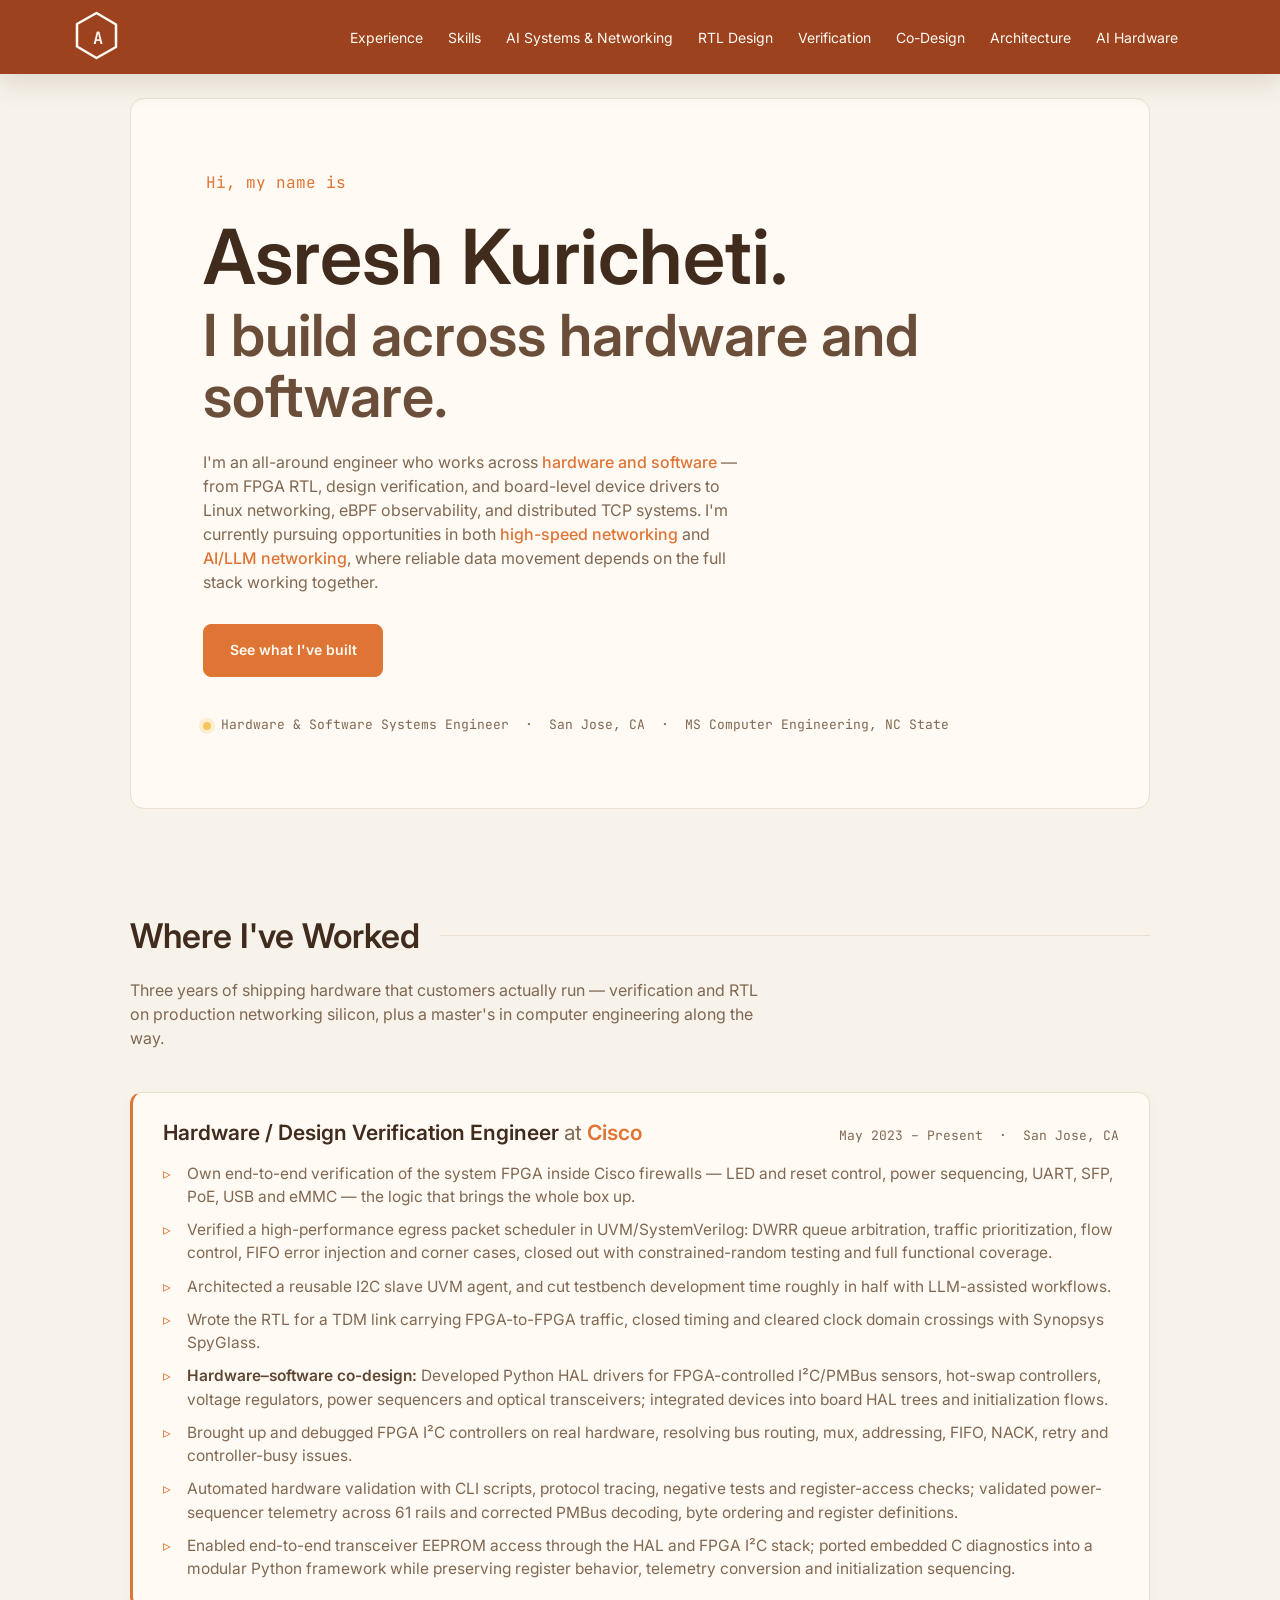
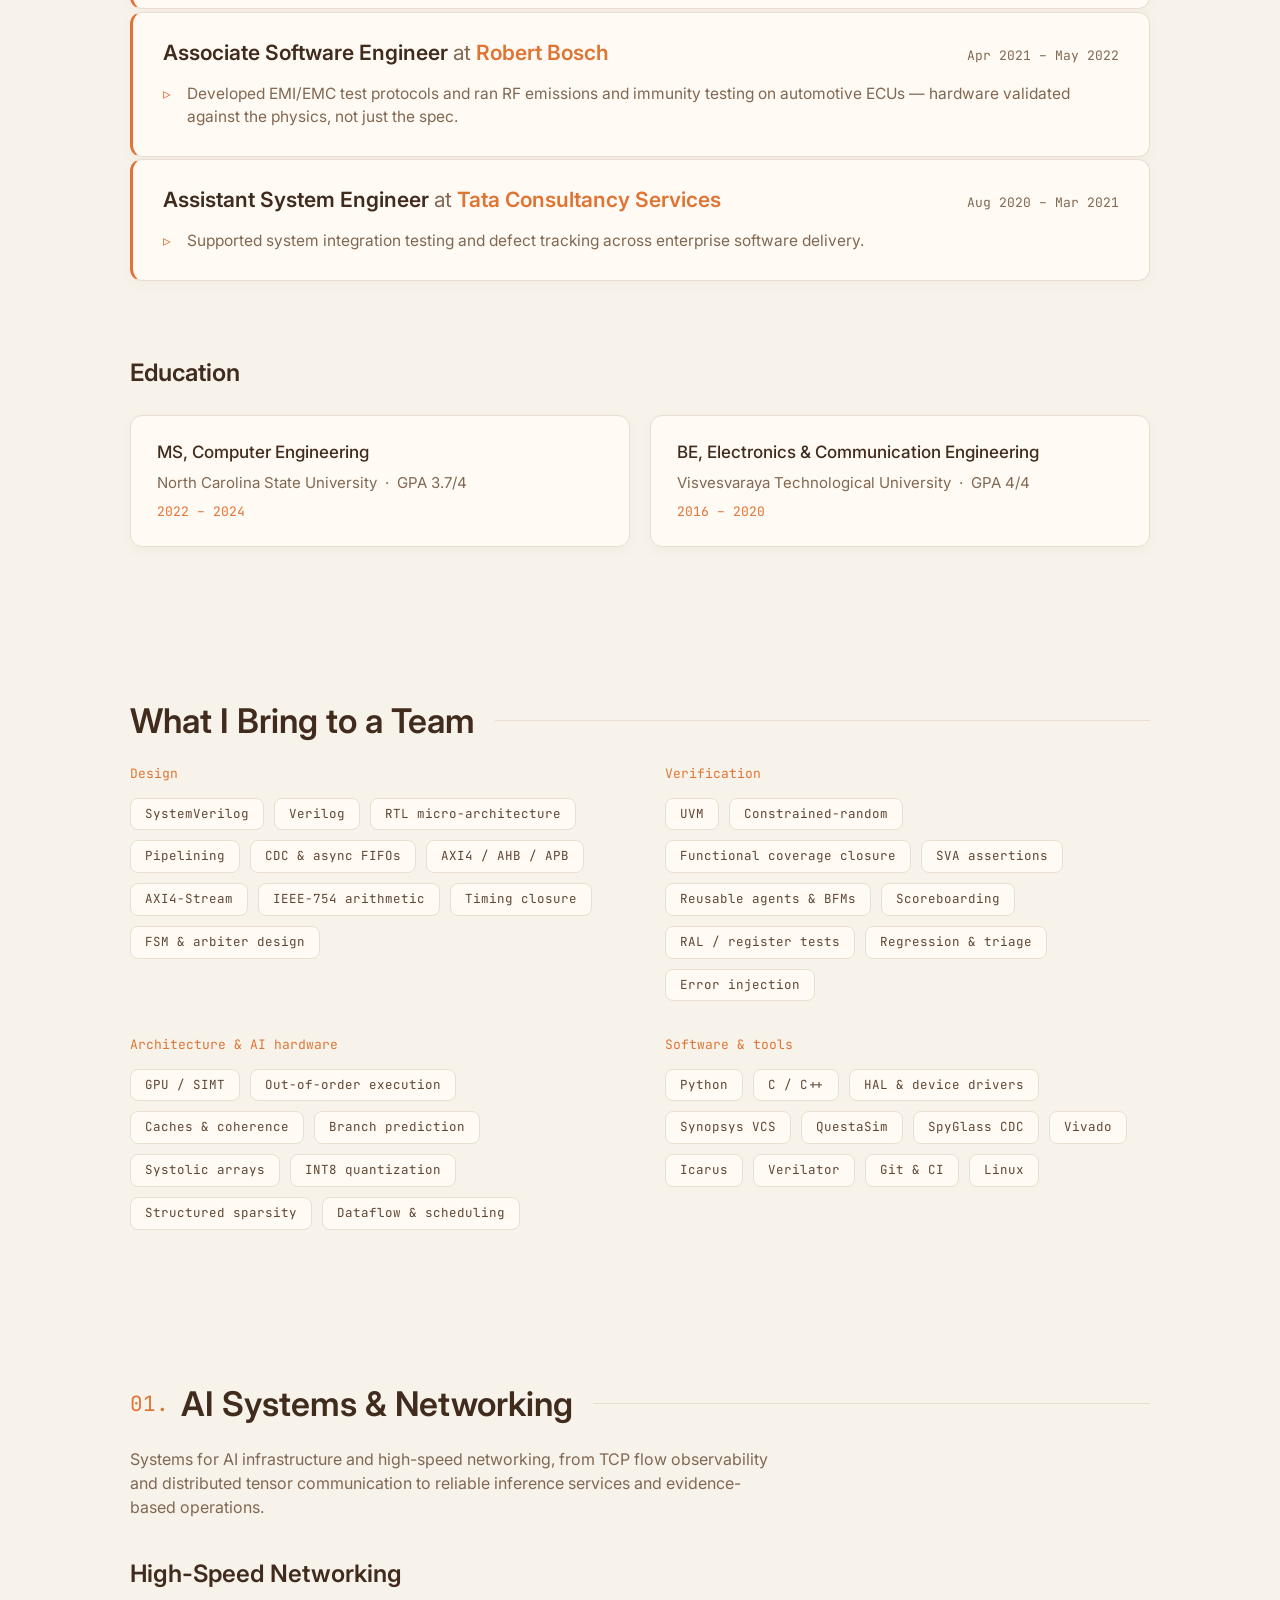
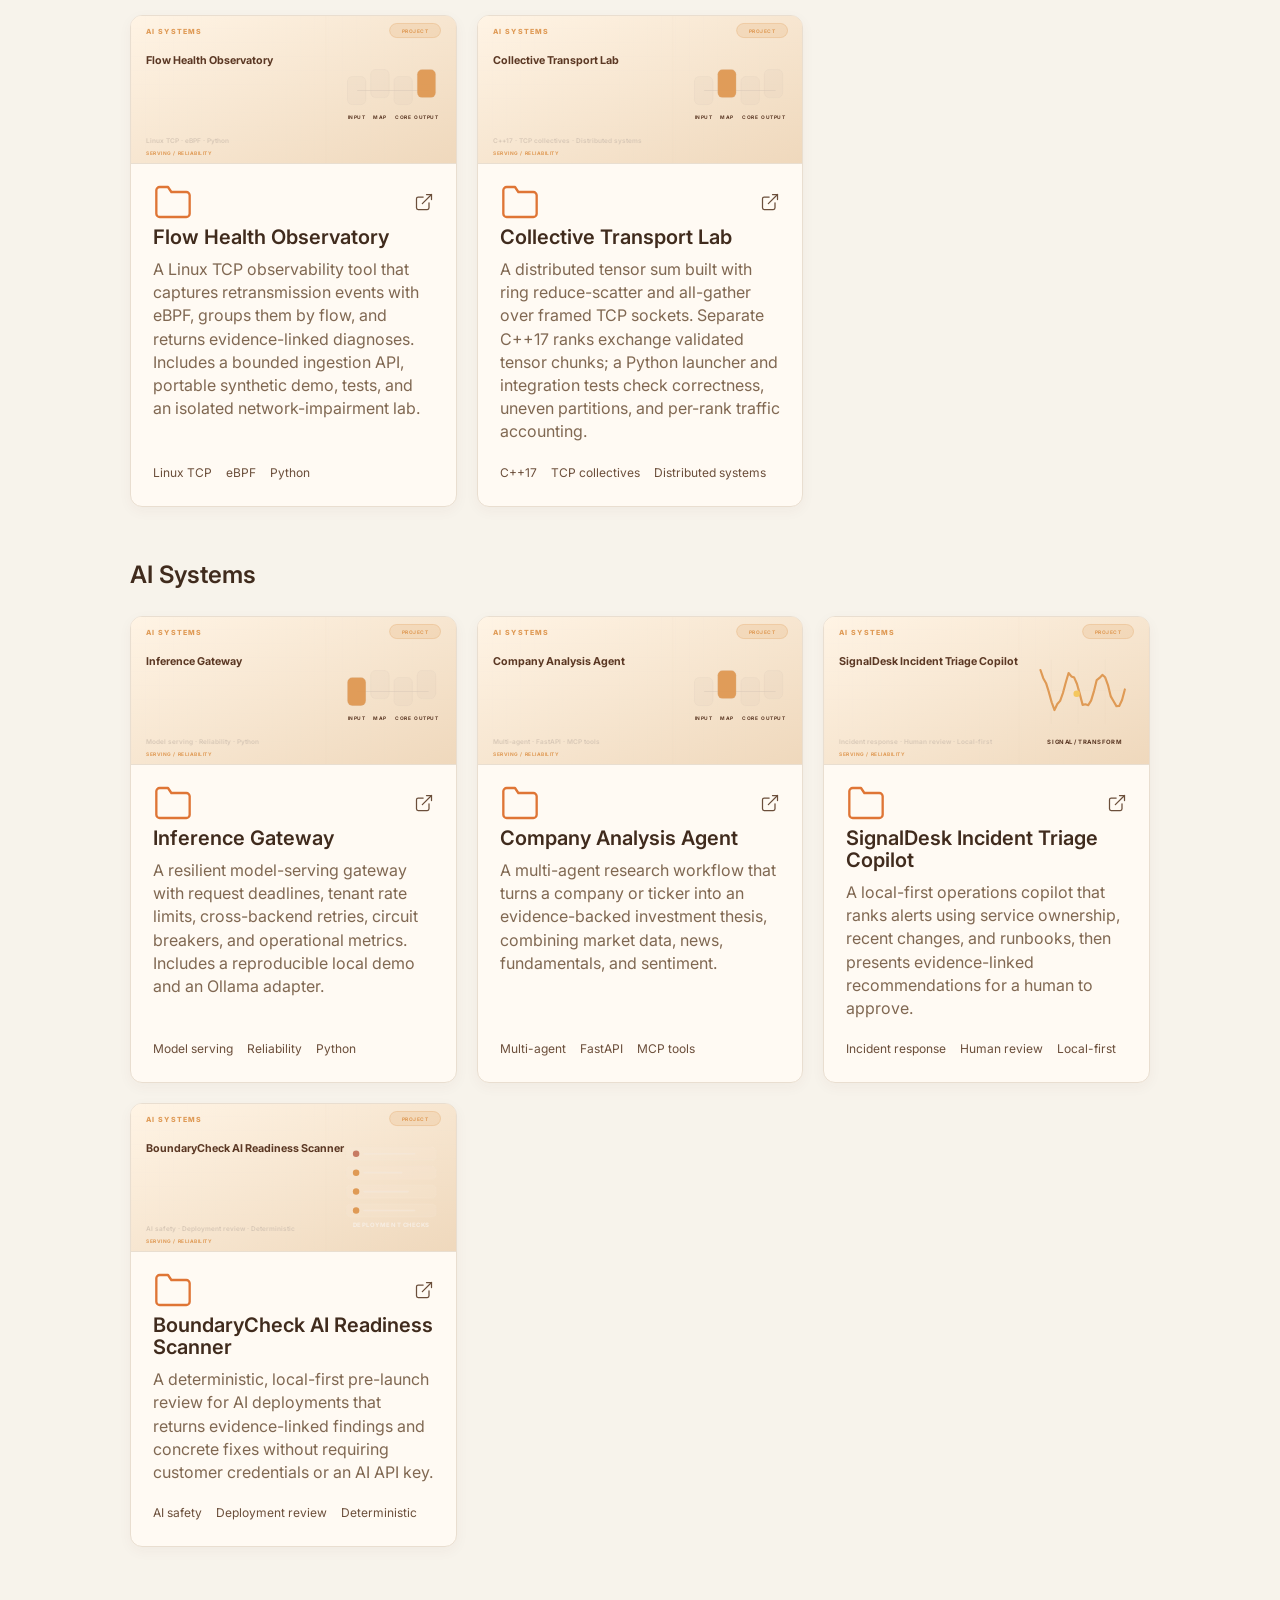
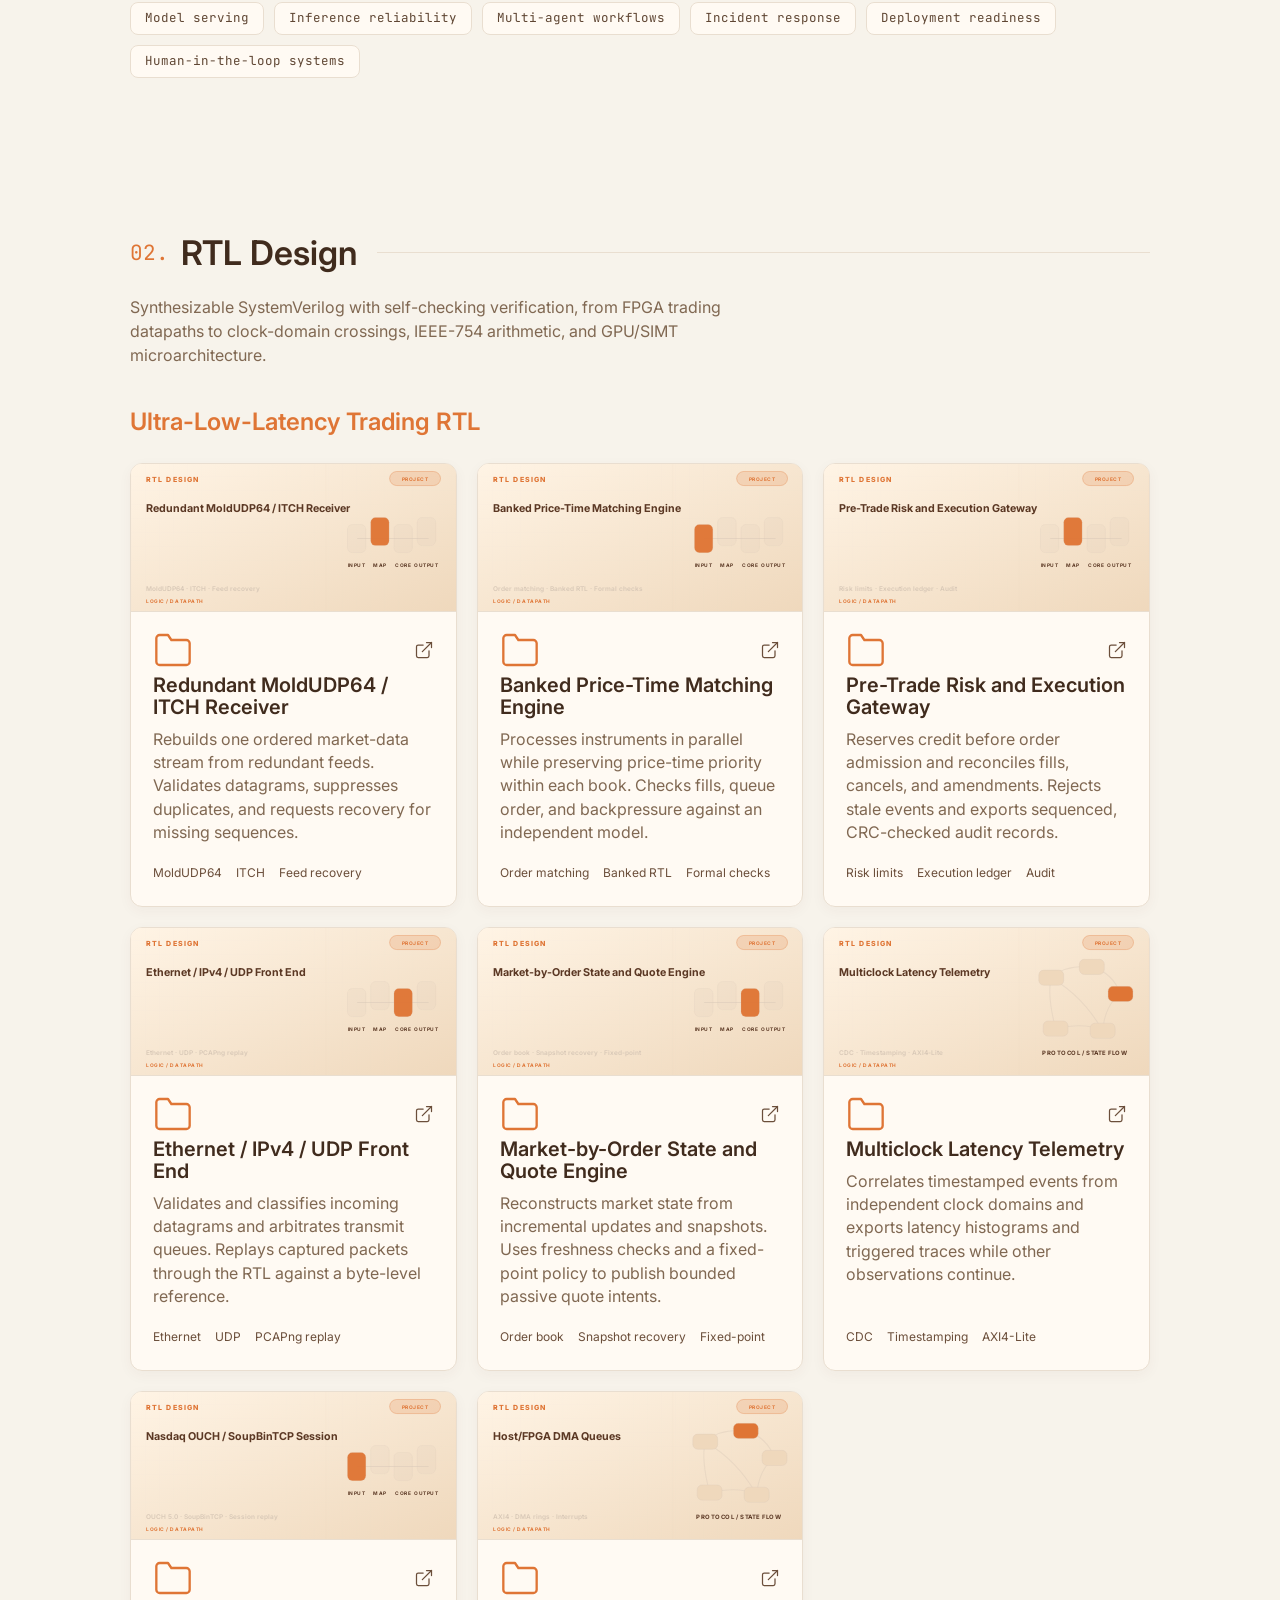
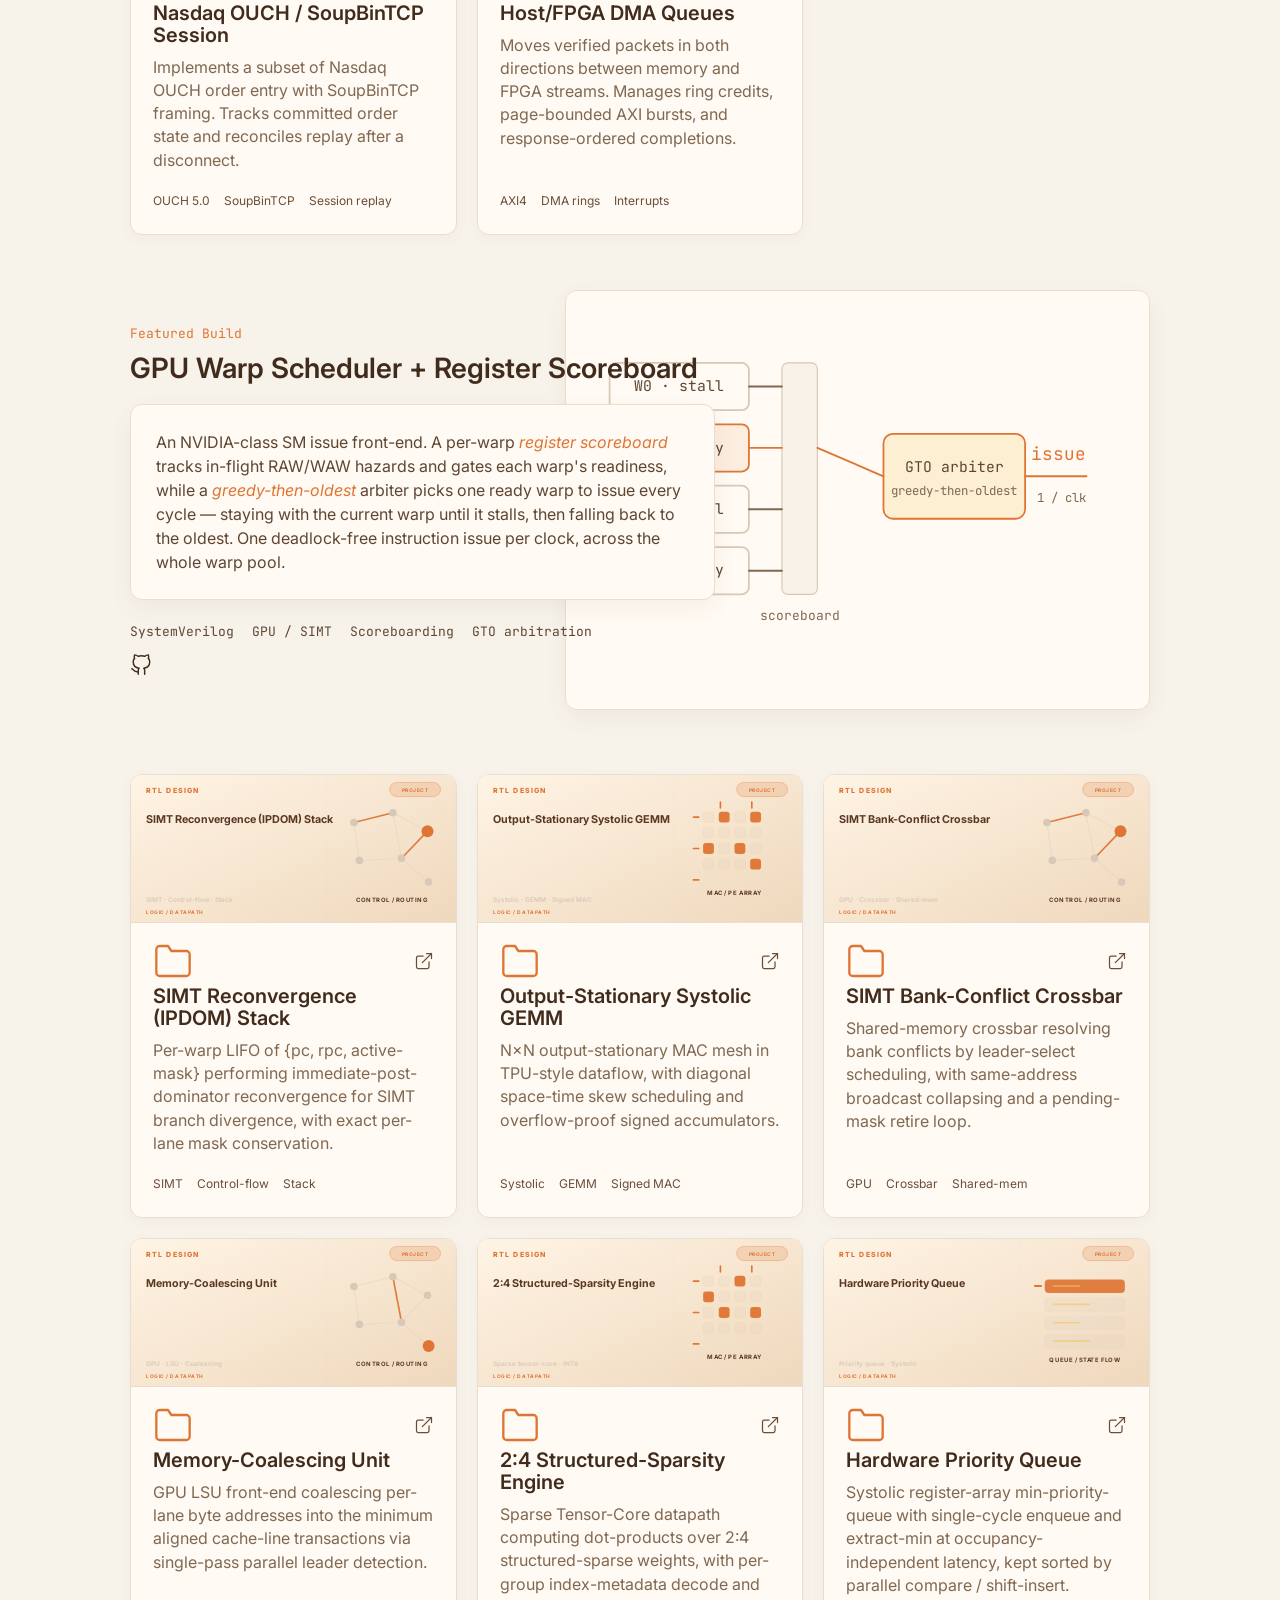
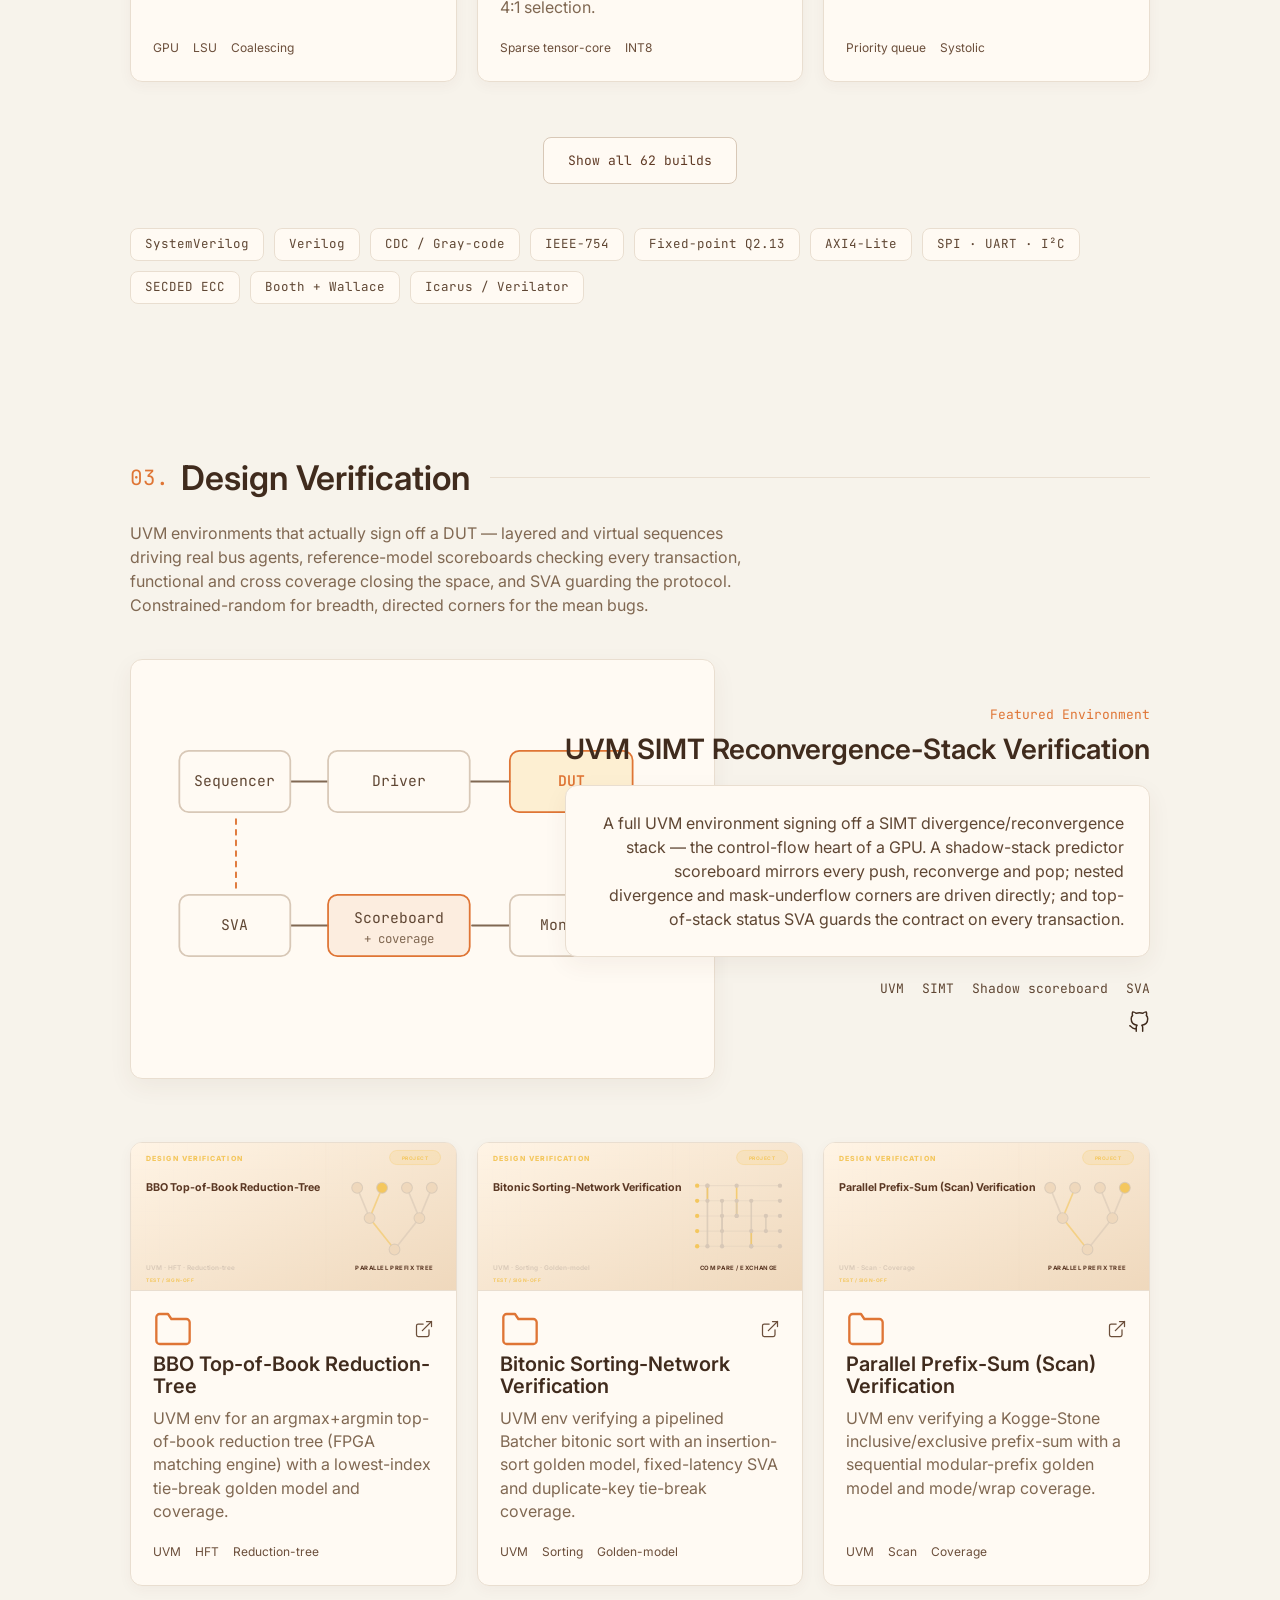
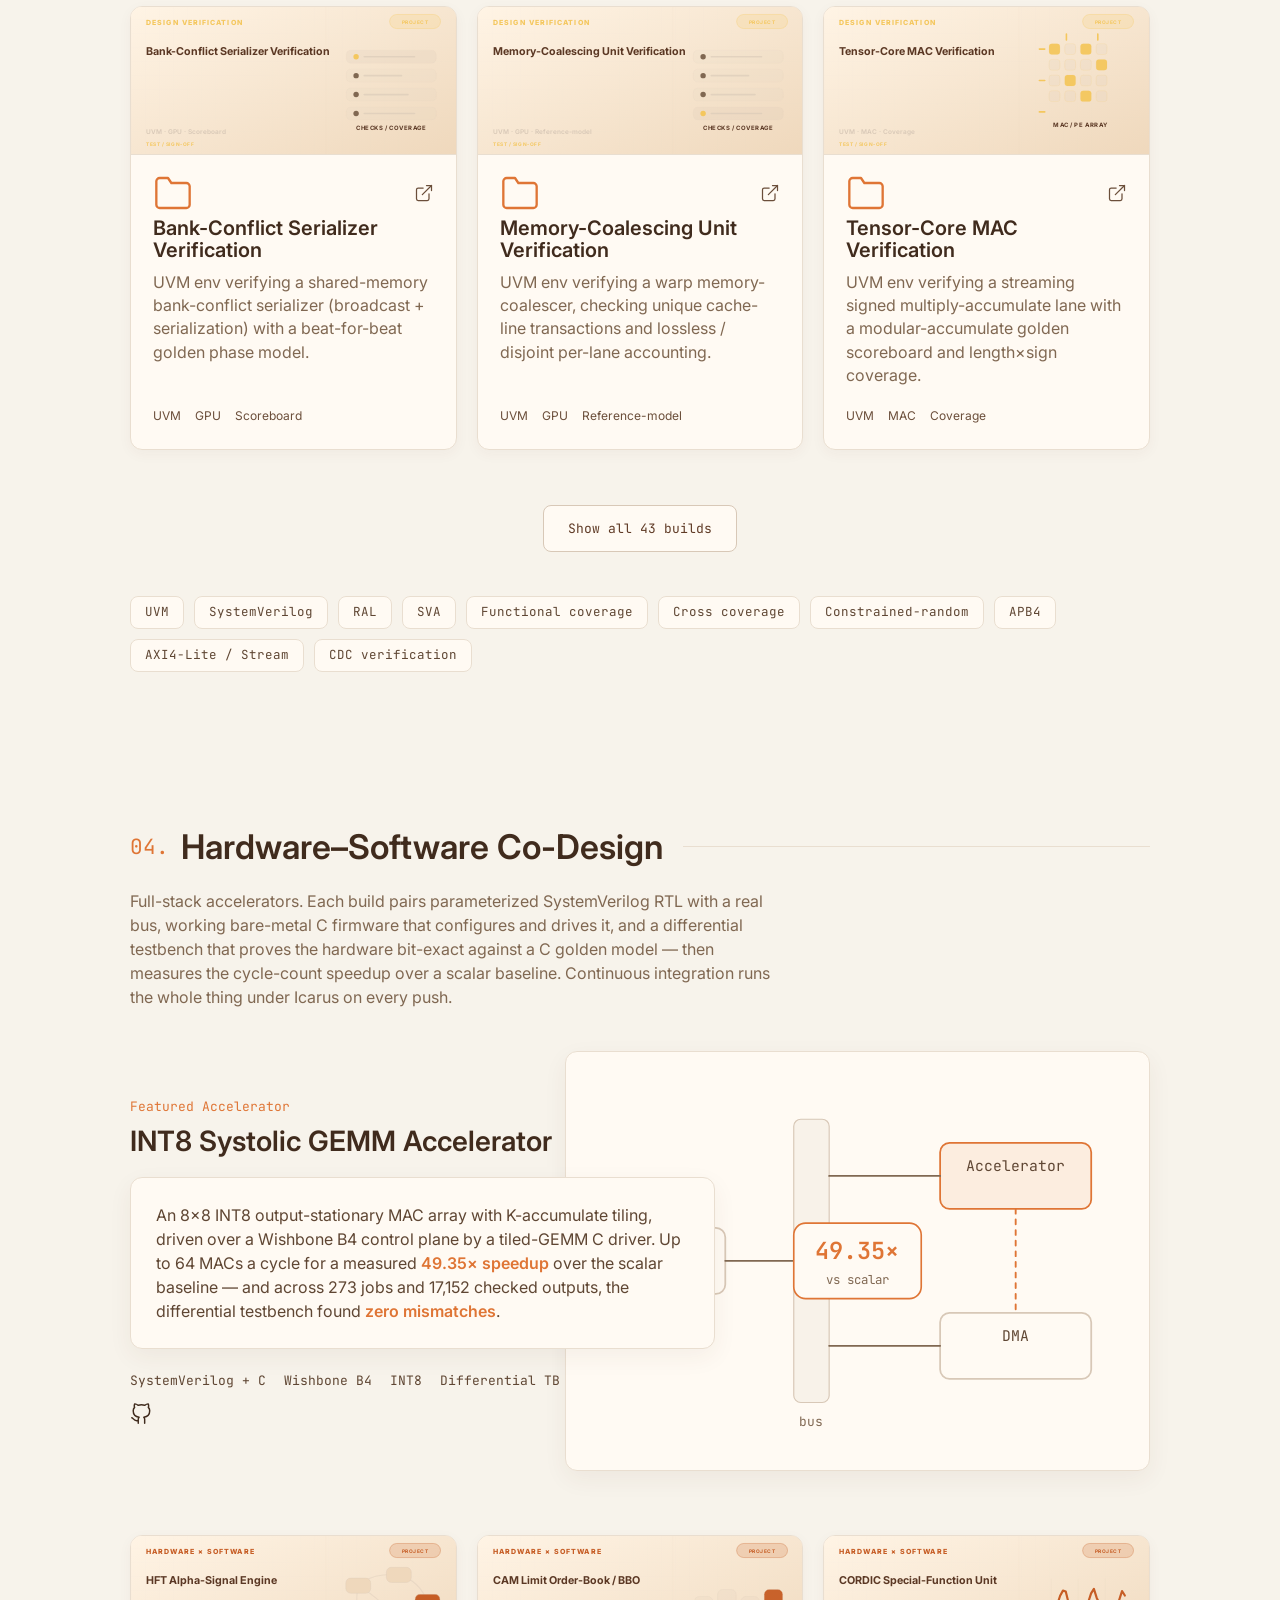
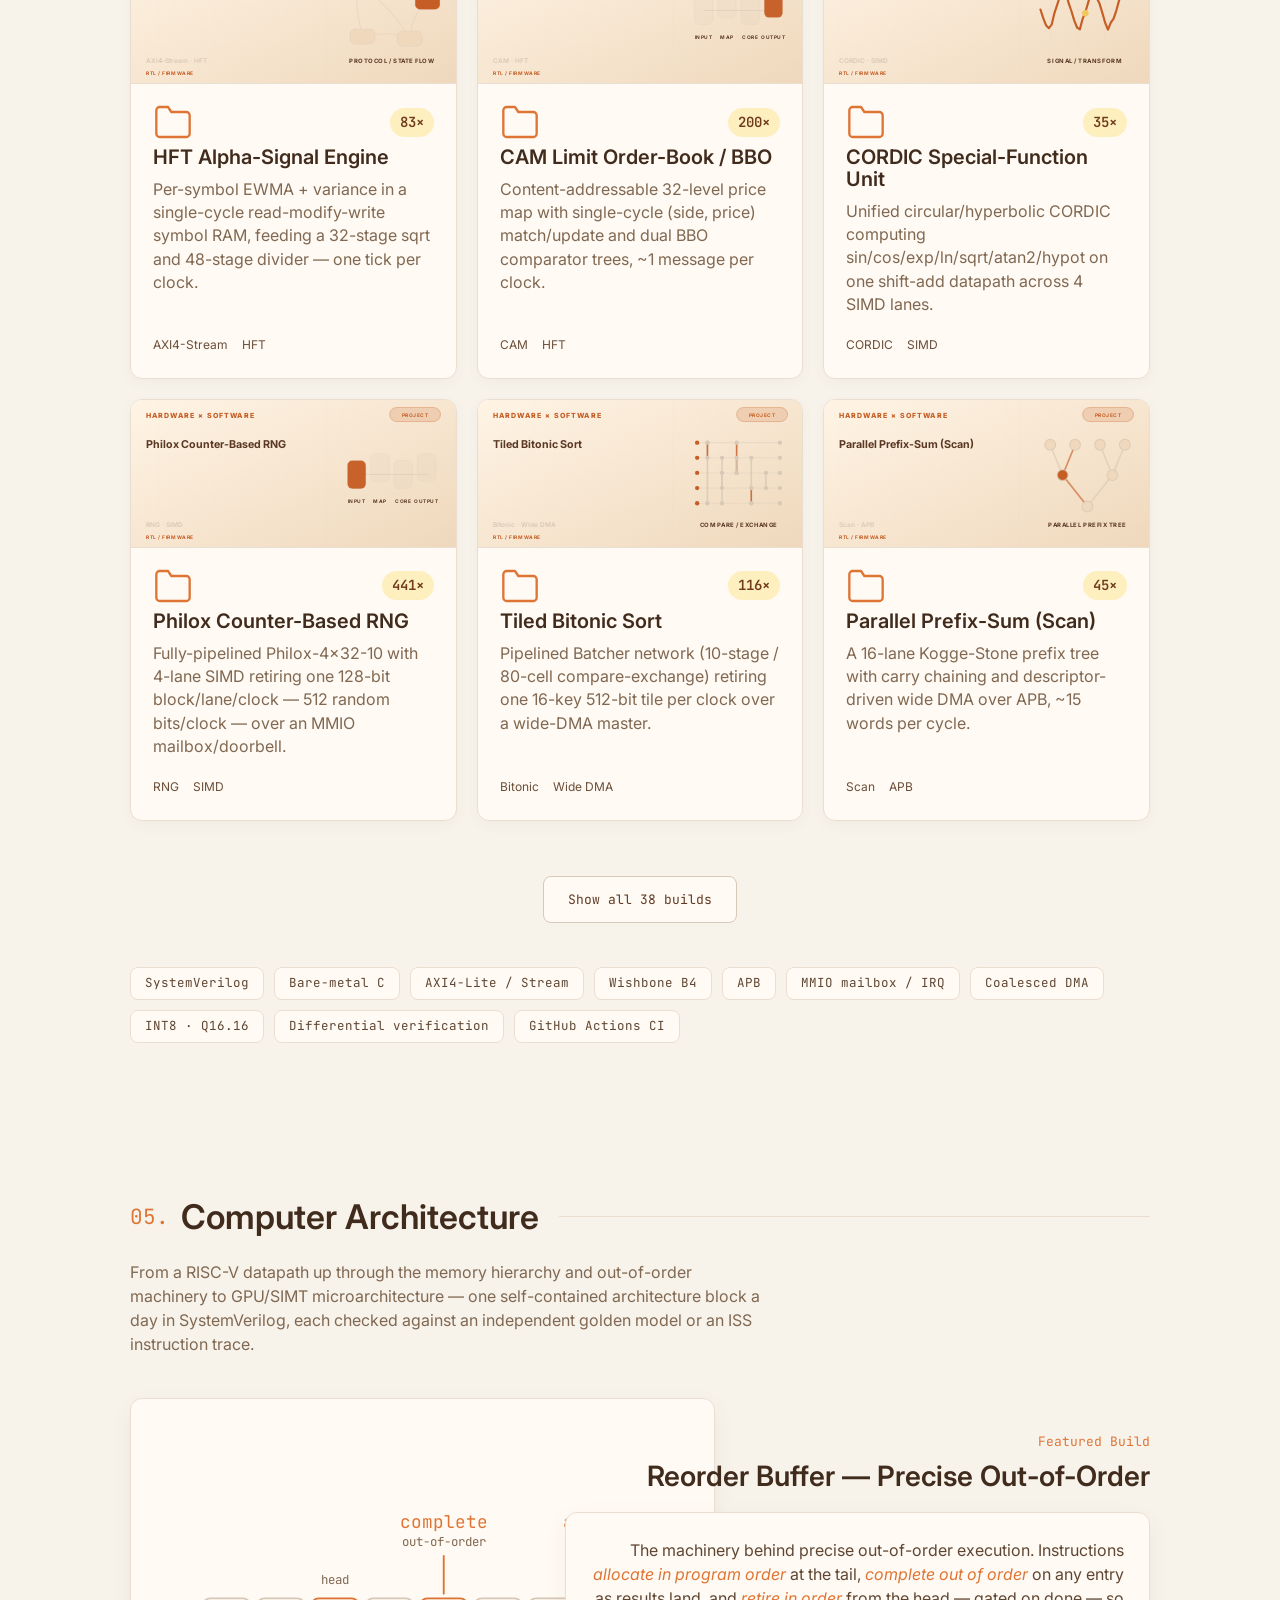
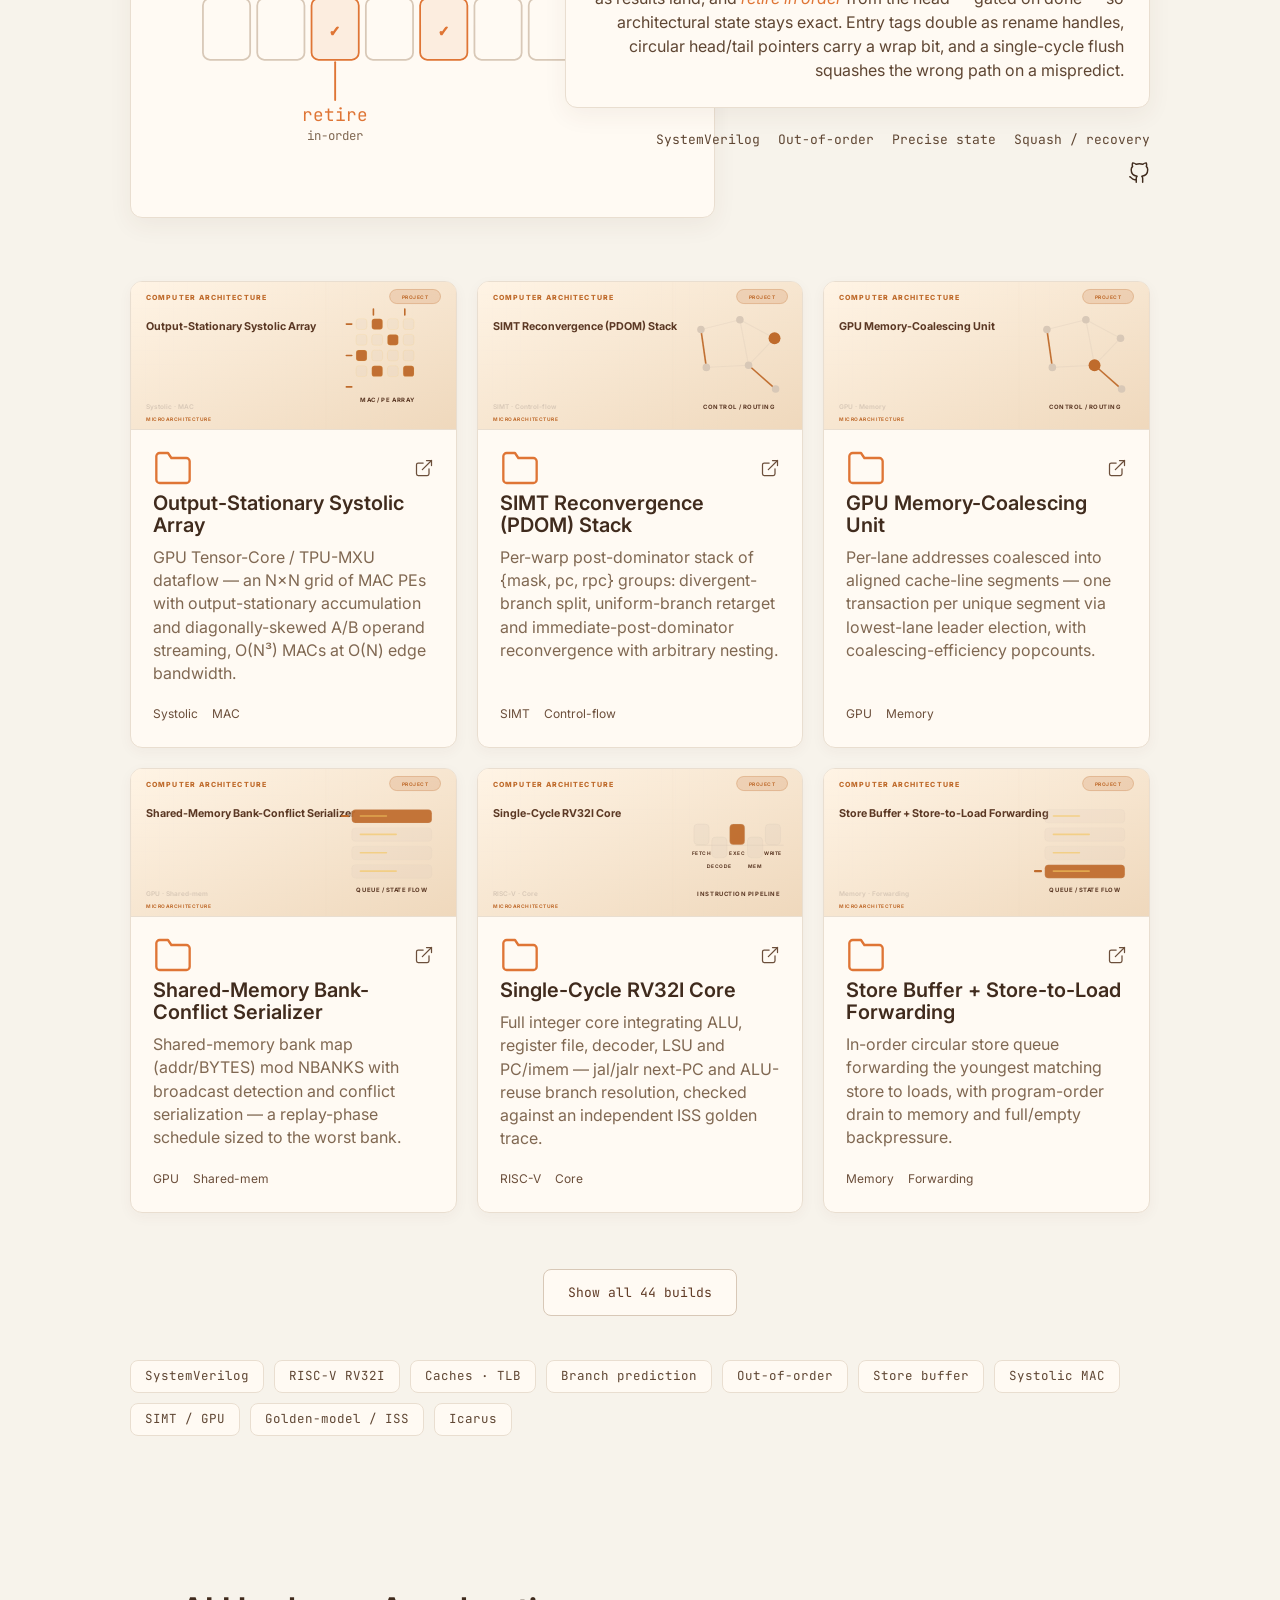
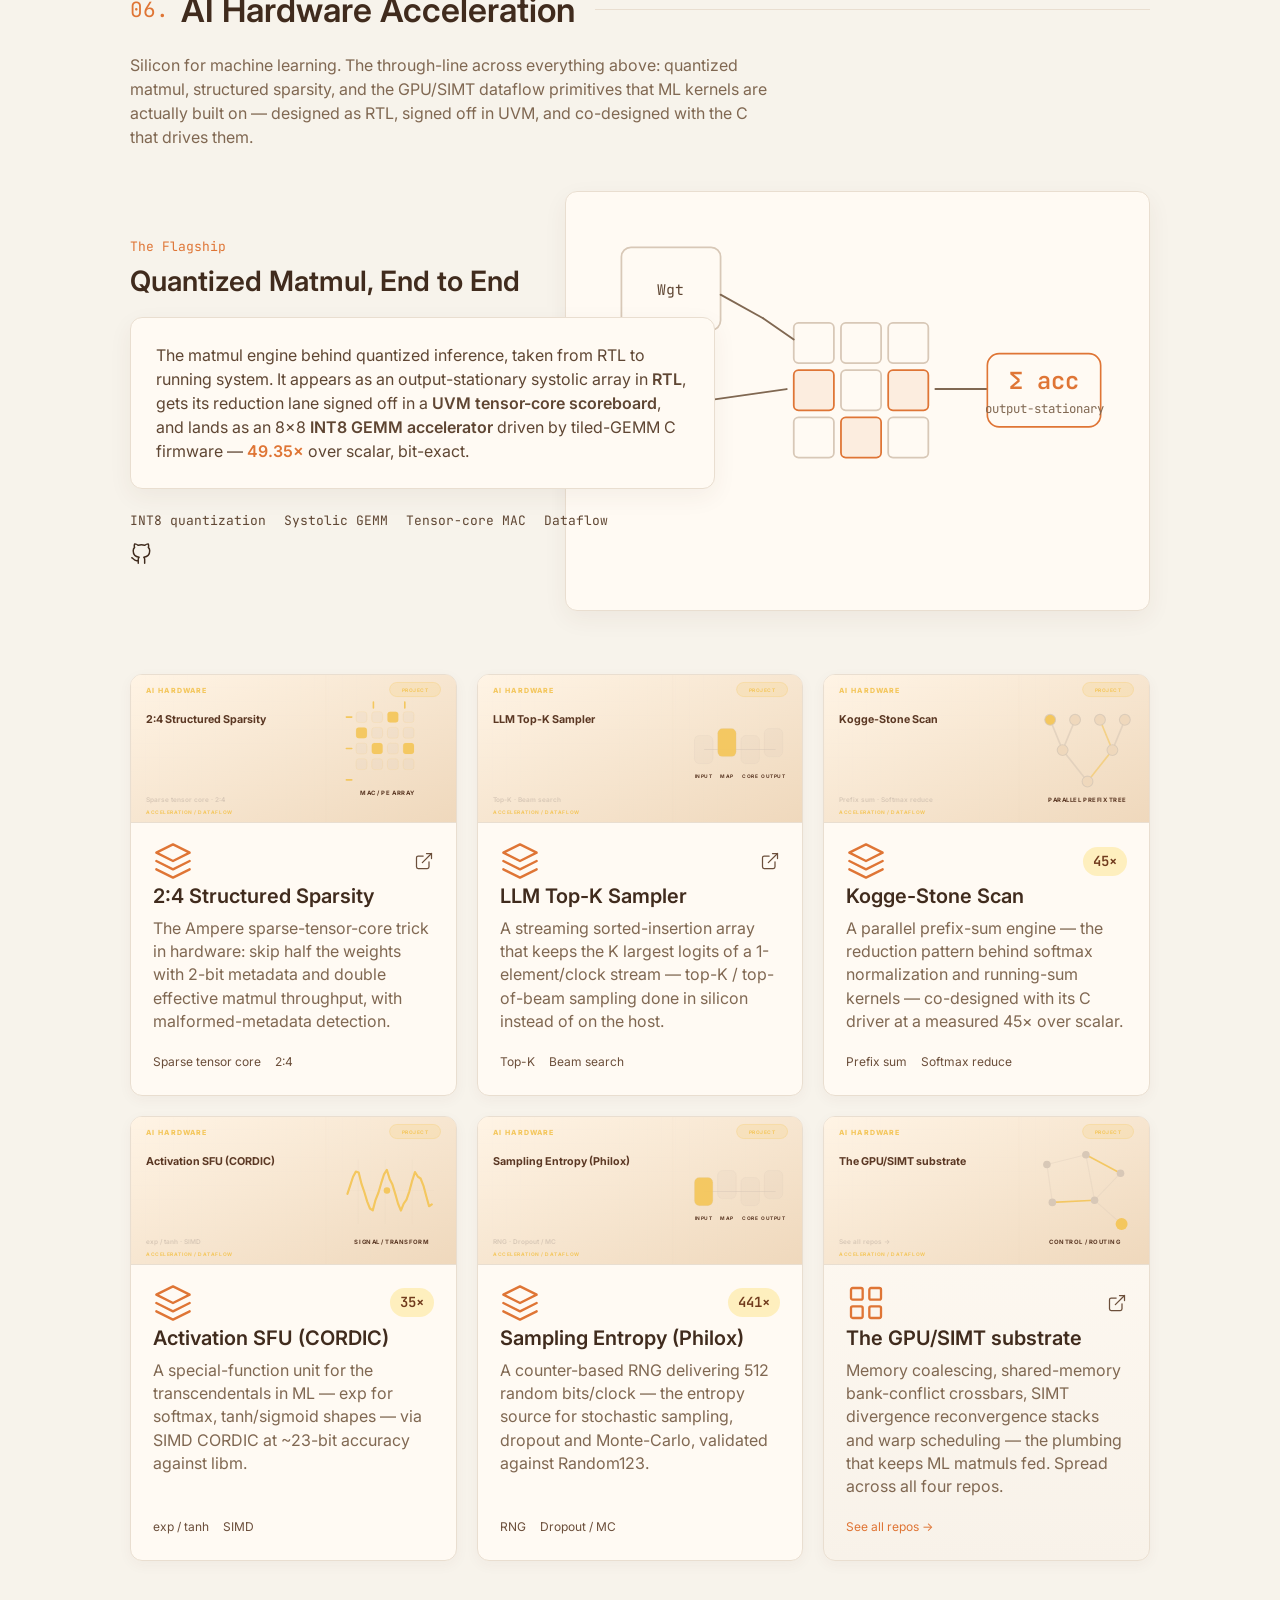
==== index.html @ a523d53b "Feature the FPGA trading projects first in RTL Design" ====
<!DOCTYPE html>
<html lang="en" class="no-js">
<head>
  <meta charset="UTF-8" />
  <meta name="viewport" content="width=device-width, initial-scale=1.0" />
  <title>Asresh Kuricheti — Hardware &amp; Software Engineer</title>
  <meta name="description" content="Asresh Kuricheti — hardware and software engineer working across RTL, device drivers, Linux networking, and AI infrastructure. Interested in high-speed and AI/LLM networking." />
  <meta name="author" content="Asresh Kuricheti" />
  <meta name="theme-color" content="#f7f3eb" />
  <meta name="color-scheme" content="light" />

  <!-- Open Graph / social -->
  <meta property="og:type" content="website" />
  <meta property="og:title" content="Asresh Kuricheti — Hardware &amp; Software Engineer" />
  <meta property="og:description" content="Hardware and software engineering across RTL, device drivers, Linux networking, and AI infrastructure." />
  <meta name="twitter:card" content="summary" />

  <link rel="icon" type="image/svg+xml" href="assets/favicon.svg?v=20261016-full-warm" />

  <!-- Fonts (approximating the v4 Calibre + SF Mono stack) -->
  <link rel="preconnect" href="https://fonts.googleapis.com" />
  <link rel="preconnect" href="https://fonts.gstatic.com" crossorigin />
  <link href="https://fonts.googleapis.com/css2?family=Inter:wght@400;500;600;700&family=JetBrains+Mono:wght@400;500&display=swap" rel="stylesheet" />

  <link rel="stylesheet" href="css/styles.css?v=20261016-mobile" />

  <!-- Progressive enhancement: mark JS available before first paint so reveal
       animations only apply when JS can un-hide them (no-JS = fully visible). -->
  <script>document.documentElement.classList.remove('no-js');document.documentElement.classList.add('js');</script>
</head>
<body>
<a class="skip-link" href="#content">Skip to Content</a>

<header id="header" class="header">
  <nav class="nav" aria-label="Primary">
    <a href="#hero" class="logo" aria-label="Home — Asresh Kuricheti">
      <svg viewBox="0 0 84 96" width="42" height="48" aria-hidden="true">
        <polygon
          stroke="currentColor" stroke-width="5" fill="none" stroke-linecap="round" stroke-linejoin="round"
          points="39 0 0 22 0 67 39 90 78 68 78 23"></polygon>
        <text x="50%" y="54%" dominant-baseline="middle" text-anchor="middle" class="logo-letter">A</text>
      </svg>
    </a>

    <div class="nav-inner">
      <ol class="nav-links">
        <li><a href="#experience">Experience</a></li>
        <li><a href="#skills">Skills</a></li>
        <li><a href="#aisystems">AI Systems &amp; Networking</a></li>
        <li><a href="#rtl">RTL Design</a></li>
        <li><a href="#verification">Verification</a></li>
        <li><a href="#codesign">Co-Design</a></li>
        <li><a href="#comparch">Architecture</a></li>
        <li><a href="#ai">AI Hardware</a></li>
      </ol>
    </div>

    <button id="menu-btn" class="menu-btn" aria-label="Menu" aria-expanded="false" aria-controls="mobile-menu">
      <span class="menu-bars"><span></span><span></span><span></span></span>
    </button>
  </nav>
</header>

<aside id="mobile-menu" class="mobile-menu" aria-hidden="true">
  <nav aria-label="Mobile">
    <ol class="mobile-links">
      <li><a href="#experience">Experience</a></li>
      <li><a href="#skills">Skills</a></li>
      <li><a href="#aisystems">AI Systems &amp; Networking</a></li>
      <li><a href="#rtl">RTL Design</a></li>
      <li><a href="#verification">Verification</a></li>
      <li><a href="#codesign">Co-Design</a></li>
      <li><a href="#comparch">Computer Architecture</a></li>
      <li><a href="#ai">AI Hardware</a></li>
    </ol>
  </nav>
</aside>
<div id="menu-scrim" class="menu-scrim" hidden></div>

<!-- Fixed left social rail -->
<aside class="rail rail-left" aria-hidden="false">
  <ul class="social-list">
    <li>
      <a href="https://github.com/Asresh" target="_blank" rel="noopener" aria-label="GitHub">
        <svg viewBox="0 0 24 24" width="20" height="20" fill="none" stroke="currentColor" stroke-width="1.6" stroke-linecap="round" stroke-linejoin="round" aria-hidden="true"><path d="M9 19c-5 1.5-5-2.5-7-3m14 6v-3.87a3.37 3.37 0 0 0-.94-2.61c3.14-.35 6.44-1.54 6.44-7A5.44 5.44 0 0 0 20 4.77 5.07 5.07 0 0 0 19.91 1S18.73.65 16 2.48a13.38 13.38 0 0 0-7 0C6.27.65 5.09 1 5.09 1A5.07 5.07 0 0 0 5 4.77a5.44 5.44 0 0 0-1.5 3.78c0 5.42 3.3 6.61 6.44 7A3.37 3.37 0 0 0 9 18.13V22"></path></svg>
      </a>
    </li>
    <li>
      <a href="https://www.linkedin.com/in/asresh-kuricheti/" target="_blank" rel="noopener" aria-label="LinkedIn">
        <svg viewBox="0 0 24 24" width="20" height="20" fill="none" stroke="currentColor" stroke-width="1.6" stroke-linecap="round" stroke-linejoin="round" aria-hidden="true"><path d="M16 8a6 6 0 0 1 6 6v7h-4v-7a2 2 0 0 0-4 0v7h-4v-7a6 6 0 0 1 6-6z"></path><rect x="2" y="9" width="4" height="12"></rect><circle cx="4" cy="4" r="2"></circle></svg>
      </a>
    </li>
    <li>
      <a href="mailto:kasresh402@gmail.com" aria-label="Email">
        <svg viewBox="0 0 24 24" width="20" height="20" fill="none" stroke="currentColor" stroke-width="1.6" stroke-linecap="round" stroke-linejoin="round" aria-hidden="true"><rect x="2" y="4" width="20" height="16" rx="2"></rect><path d="m22 7-10 6L2 7"></path></svg>
      </a>
    </li>
  </ul>
</aside>

<!-- Fixed right email rail -->
<aside class="rail rail-right" aria-hidden="false">
  <a href="mailto:kasresh402@gmail.com" class="email-vertical">kasresh402@gmail.com</a>
</aside>

<main id="content">
  <!-- ============ HERO ============ -->
  <section id="hero" class="hero">
    <p class="overline reveal">Hi, my name is</p>
    <h1 class="hero-name reveal">Asresh Kuricheti.</h1>
    <h2 class="hero-tagline reveal">I build across hardware and software.</h2>
    <p class="hero-blurb reveal">
      I'm an all-around engineer who works across <strong>hardware and software</strong> — from FPGA RTL,
      design verification, and board-level device drivers to Linux networking, eBPF observability, and
      distributed TCP systems. I'm currently pursuing opportunities in both <strong>high-speed networking</strong>
      and <strong>AI/LLM networking</strong>, where reliable data movement depends on the full stack working together.
    </p>
    <div class="hero-actions reveal">
      <a href="#aisystems" class="btn btn-lg">See what I've built</a>
      <p class="hero-meta">
        <span class="dot" aria-hidden="true"></span>
        <span>
          Hardware &amp; Software Systems Engineer &nbsp;&middot;&nbsp; San Jose, CA &nbsp;&middot;&nbsp;
          MS Computer Engineering, NC State
        </span>
      </p>
    </div>
  </section>

  <!-- ============ EXPERIENCE ============ -->
  <section id="experience" class="numbered-section">
    <h2 class="numbered-heading reveal">Where I've Worked</h2>
    <p class="section-intro reveal">
      Three years of shipping hardware that customers actually run &mdash; verification and RTL on production
      networking silicon, plus a master's in computer engineering along the way.
    </p>

    <ol class="timeline">
      <li class="tl-item reveal">
        <div class="tl-head">
          <h3 class="tl-role">Hardware / Design Verification Engineer <span class="tl-at">at</span> <span class="tl-co">Cisco</span></h3>
          <p class="tl-when">May 2023 &#8211; Present &nbsp;&middot;&nbsp; San Jose, CA</p>
        </div>
        <ul class="tl-points">
          <li>
            Own end-to-end verification of the system FPGA inside Cisco firewalls &mdash; LED and reset control,
            power sequencing, UART, SFP, PoE, USB and eMMC &mdash; the logic that brings the whole box up.
          </li>
          <li>
            Verified a high-performance egress packet scheduler in UVM/SystemVerilog: DWRR queue
            arbitration, traffic prioritization, flow control, FIFO error injection and corner cases,
            closed out with constrained-random testing and full functional coverage.
          </li>
          <li>
            Architected a reusable I2C slave UVM agent, and cut testbench development time roughly in
            half with LLM-assisted workflows.
          </li>
          <li>
            Wrote the RTL for a TDM link carrying FPGA-to-FPGA traffic, closed timing and cleared clock
            domain crossings with Synopsys SpyGlass.
          </li>
          <li>
            <strong>Hardware–software co-design:</strong> Developed Python HAL drivers for
            FPGA-controlled I²C/PMBus sensors, hot-swap controllers, voltage regulators, power
            sequencers and optical transceivers; integrated devices into board HAL trees and
            initialization flows.
          </li>
          <li>
            Brought up and debugged FPGA I²C controllers on real hardware, resolving bus routing,
            mux, addressing, FIFO, NACK, retry and controller-busy issues.
          </li>
          <li>
            Automated hardware validation with CLI scripts, protocol tracing, negative tests and
            register-access checks; validated power-sequencer telemetry across 61 rails and corrected
            PMBus decoding, byte ordering and register definitions.
          </li>
          <li>
            Enabled end-to-end transceiver EEPROM access through the HAL and FPGA I²C stack; ported
            embedded C diagnostics into a modular Python framework while preserving register behavior,
            telemetry conversion and initialization sequencing.
          </li>
        </ul>
      </li>

      <li class="tl-item reveal">
        <div class="tl-head">
          <h3 class="tl-role">Associate Software Engineer <span class="tl-at">at</span> <span class="tl-co">Robert Bosch</span></h3>
          <p class="tl-when">Apr 2021 &#8211; May 2022</p>
        </div>
        <ul class="tl-points">
          <li>
            Developed EMI/EMC test protocols and ran RF emissions and immunity testing on automotive ECUs &mdash;
            hardware validated against the physics, not just the spec.
          </li>
        </ul>
      </li>

      <li class="tl-item reveal">
        <div class="tl-head">
          <h3 class="tl-role">Assistant System Engineer <span class="tl-at">at</span> <span class="tl-co">Tata Consultancy Services</span></h3>
          <p class="tl-when">Aug 2020 &#8211; Mar 2021</p>
        </div>
        <ul class="tl-points">
          <li>Supported system integration testing and defect tracking across enterprise software delivery.</li>
        </ul>
      </li>
    </ol>

    <h3 class="sub-heading reveal">Education</h3>
    <ul class="edu-list">
      <li class="edu-item reveal">
        <p class="edu-degree">MS, Computer Engineering</p>
        <p class="edu-where">North Carolina State University &nbsp;&middot;&nbsp; GPA 3.7/4</p>
        <p class="edu-when">2022 &#8211; 2024</p>
      </li>
      <li class="edu-item reveal">
        <p class="edu-degree">BE, Electronics &amp; Communication Engineering</p>
        <p class="edu-where">Visvesvaraya Technological University &nbsp;&middot;&nbsp; GPA 4/4</p>
        <p class="edu-when">2016 &#8211; 2020</p>
      </li>
    </ul>
  </section>

  <!-- ============ SKILLS ============ -->
  <section id="skills" class="numbered-section">
    <h2 class="numbered-heading reveal">What I Bring to a Team</h2>
    <div class="skills-grid">
      <div class="skill-group reveal">
        <p class="skill-label">Design</p>
        <ul class="chips">
          <li>SystemVerilog</li><li>Verilog</li><li>RTL micro&#8209;architecture</li><li>Pipelining</li>
          <li>CDC &amp; async FIFOs</li><li>AXI4 / AHB / APB</li><li>AXI4&#8209;Stream</li>
          <li>IEEE&#8209;754 arithmetic</li><li>Timing closure</li><li>FSM &amp; arbiter design</li>
        </ul>
      </div>
      <div class="skill-group reveal">
        <p class="skill-label">Verification</p>
        <ul class="chips">
          <li>UVM</li><li>Constrained&#8209;random</li><li>Functional coverage closure</li>
          <li>SVA assertions</li><li>Reusable agents &amp; BFMs</li><li>Scoreboarding</li>
          <li>RAL / register tests</li><li>Regression &amp; triage</li><li>Error injection</li>
        </ul>
      </div>
      <div class="skill-group reveal">
        <p class="skill-label">Architecture &amp; AI hardware</p>
        <ul class="chips">
          <li>GPU / SIMT</li><li>Out&#8209;of&#8209;order execution</li><li>Caches &amp; coherence</li>
          <li>Branch prediction</li><li>Systolic arrays</li><li>INT8 quantization</li>
          <li>Structured sparsity</li><li>Dataflow &amp; scheduling</li>
        </ul>
      </div>
      <div class="skill-group reveal">
        <p class="skill-label">Software &amp; tools</p>
        <ul class="chips">
          <li>Python</li><li>C / C++</li><li>HAL &amp; device drivers</li><li>Synopsys VCS</li>
          <li>QuestaSim</li><li>SpyGlass CDC</li><li>Vivado</li><li>Icarus</li><li>Verilator</li>
          <li>Git &amp; CI</li><li>Linux</li>
        </ul>
      </div>
    </div>
  </section>

  <!-- ============ 01. AI SYSTEMS & NETWORKING ============ -->
  <section id="aisystems" class="numbered-section">
    <h2 class="numbered-heading reveal"><span class="section-num">01.</span> AI Systems &amp; Networking</h2>
    <p class="section-intro reveal">
      Systems for AI infrastructure and high-speed networking, from TCP flow observability and distributed
      tensor communication to reliable inference services and evidence-based operations.
    </p>

    <h3 class="sub-heading reveal">High-Speed Networking</h3>
    <ul class="projects-grid reveal">
      <li class="project-card">
        <div class="card-top">
          <span class="card-folder" aria-hidden="true"><svg viewBox="0 0 24 24" width="40" height="40" fill="none" stroke="currentColor" stroke-width="1.4" stroke-linecap="round" stroke-linejoin="round"><path d="M22 19a2 2 0 0 1-2 2H4a2 2 0 0 1-2-2V5a2 2 0 0 1 2-2h5l2 3h9a2 2 0 0 1 2 2z"></path></svg></span>
          <a class="card-link" href="https://github.com/Asresh/high-speed-network-systems/tree/main/project1_flow_health_observatory" target="_blank" rel="noopener" aria-label="Open Flow Health Observatory on GitHub"><svg viewBox="0 0 24 24" width="20" height="20" fill="none" stroke="currentColor" stroke-width="1.5" stroke-linecap="round" stroke-linejoin="round"><path d="M18 13v6a2 2 0 0 1-2 2H5a2 2 0 0 1-2-2V8a2 2 0 0 1 2-2h6"></path><polyline points="15 3 21 3 21 9"></polyline><line x1="10" y1="14" x2="21" y2="3"></line></svg></a>
        </div>
        <h4 class="card-title"><a href="https://github.com/Asresh/high-speed-network-systems/tree/main/project1_flow_health_observatory" target="_blank" rel="noopener">Flow Health Observatory</a></h4>
        <p class="card-desc">A Linux TCP observability tool that captures retransmission events with eBPF, groups them by flow, and returns evidence-linked diagnoses. Includes a bounded ingestion API, portable synthetic demo, tests, and an isolated network-impairment lab.</p>
        <ul class="card-tech"><li>Linux TCP</li><li>eBPF</li><li>Python</li></ul>
      </li>
      <li class="project-card">
        <div class="card-top">
          <span class="card-folder" aria-hidden="true"><svg viewBox="0 0 24 24" width="40" height="40" fill="none" stroke="currentColor" stroke-width="1.4" stroke-linecap="round" stroke-linejoin="round"><path d="M22 19a2 2 0 0 1-2 2H4a2 2 0 0 1-2-2V5a2 2 0 0 1 2-2h5l2 3h9a2 2 0 0 1 2 2z"></path></svg></span>
          <a class="card-link" href="https://github.com/Asresh/high-speed-network-systems/tree/main/project2_collective_transport_lab" target="_blank" rel="noopener" aria-label="Open Collective Transport Lab on GitHub"><svg viewBox="0 0 24 24" width="20" height="20" fill="none" stroke="currentColor" stroke-width="1.5" stroke-linecap="round" stroke-linejoin="round"><path d="M18 13v6a2 2 0 0 1-2 2H5a2 2 0 0 1-2-2V8a2 2 0 0 1 2-2h6"></path><polyline points="15 3 21 3 21 9"></polyline><line x1="10" y1="14" x2="21" y2="3"></line></svg></a>
        </div>
        <h4 class="card-title"><a href="https://github.com/Asresh/high-speed-network-systems/tree/main/project2_collective_transport_lab" target="_blank" rel="noopener">Collective Transport Lab</a></h4>
        <p class="card-desc">A distributed tensor sum built with ring reduce-scatter and all-gather over framed TCP sockets. Separate C++17 ranks exchange validated tensor chunks; a Python launcher and integration tests check correctness, uneven partitions, and per-rank traffic accounting.</p>
        <ul class="card-tech"><li>C++17</li><li>TCP collectives</li><li>Distributed systems</li></ul>
      </li>
    </ul>
    <h3 class="sub-heading reveal">AI Systems</h3>
    <ul class="projects-grid reveal">
      <li class="project-card">
        <div class="card-top">
          <span class="card-folder" aria-hidden="true"><svg viewBox="0 0 24 24" width="40" height="40" fill="none" stroke="currentColor" stroke-width="1.4" stroke-linecap="round" stroke-linejoin="round"><path d="M22 19a2 2 0 0 1-2 2H4a2 2 0 0 1-2-2V5a2 2 0 0 1 2-2h5l2 3h9a2 2 0 0 1 2 2z"></path></svg></span>
          <a class="card-link" href="https://github.com/Asresh/ai-infrastructure-projects/tree/main/project01-inference-gateway" target="_blank" rel="noopener" aria-label="Open Inference Gateway on GitHub"><svg viewBox="0 0 24 24" width="20" height="20" fill="none" stroke="currentColor" stroke-width="1.5" stroke-linecap="round" stroke-linejoin="round"><path d="M18 13v6a2 2 0 0 1-2 2H5a2 2 0 0 1-2-2V8a2 2 0 0 1 2-2h6"></path><polyline points="15 3 21 3 21 9"></polyline><line x1="10" y1="14" x2="21" y2="3"></line></svg></a>
        </div>
        <h4 class="card-title"><a href="https://github.com/Asresh/ai-infrastructure-projects/tree/main/project01-inference-gateway" target="_blank" rel="noopener">Inference Gateway</a></h4>
        <p class="card-desc">A resilient model-serving gateway with request deadlines, tenant rate limits, cross-backend retries, circuit breakers, and operational metrics. Includes a reproducible local demo and an Ollama adapter.</p>
        <ul class="card-tech"><li>Model serving</li><li>Reliability</li><li>Python</li></ul>
      </li>

      <li class="project-card">
        <div class="card-top">
          <span class="card-folder" aria-hidden="true"><svg viewBox="0 0 24 24" width="40" height="40" fill="none" stroke="currentColor" stroke-width="1.4" stroke-linecap="round" stroke-linejoin="round"><path d="M22 19a2 2 0 0 1-2 2H4a2 2 0 0 1-2-2V5a2 2 0 0 1 2-2h5l2 3h9a2 2 0 0 1 2 2z"></path></svg></span>
          <a class="card-link" href="https://github.com/Asresh/Company-Analysis-Agent" target="_blank" rel="noopener" aria-label="Open Company Analysis Agent on GitHub"><svg viewBox="0 0 24 24" width="20" height="20" fill="none" stroke="currentColor" stroke-width="1.5" stroke-linecap="round" stroke-linejoin="round"><path d="M18 13v6a2 2 0 0 1-2 2H5a2 2 0 0 1-2-2V8a2 2 0 0 1 2-2h6"></path><polyline points="15 3 21 3 21 9"></polyline><line x1="10" y1="14" x2="21" y2="3"></line></svg></a>
        </div>
        <h4 class="card-title"><a href="https://github.com/Asresh/Company-Analysis-Agent" target="_blank" rel="noopener">Company Analysis Agent</a></h4>
        <p class="card-desc">A multi-agent research workflow that turns a company or ticker into an evidence-backed investment thesis, combining market data, news, fundamentals, and sentiment.</p>
        <ul class="card-tech"><li>Multi-agent</li><li>FastAPI</li><li>MCP tools</li></ul>
      </li>

      <li class="project-card">
        <div class="card-top">
          <span class="card-folder" aria-hidden="true"><svg viewBox="0 0 24 24" width="40" height="40" fill="none" stroke="currentColor" stroke-width="1.4" stroke-linecap="round" stroke-linejoin="round"><path d="M22 19a2 2 0 0 1-2 2H4a2 2 0 0 1-2-2V5a2 2 0 0 1 2-2h5l2 3h9a2 2 0 0 1 2 2z"></path></svg></span>
          <a class="card-link" href="https://github.com/Asresh/FDE-projects/tree/main/project-01-signaldesk" target="_blank" rel="noopener" aria-label="Open SignalDesk on GitHub"><svg viewBox="0 0 24 24" width="20" height="20" fill="none" stroke="currentColor" stroke-width="1.5" stroke-linecap="round" stroke-linejoin="round"><path d="M18 13v6a2 2 0 0 1-2 2H5a2 2 0 0 1-2-2V8a2 2 0 0 1 2-2h6"></path><polyline points="15 3 21 3 21 9"></polyline><line x1="10" y1="14" x2="21" y2="3"></line></svg></a>
        </div>
        <h4 class="card-title"><a href="https://github.com/Asresh/FDE-projects/tree/main/project-01-signaldesk" target="_blank" rel="noopener">SignalDesk Incident Triage Copilot</a></h4>
        <p class="card-desc">A local-first operations copilot that ranks alerts using service ownership, recent changes, and runbooks, then presents evidence-linked recommendations for a human to approve.</p>
        <ul class="card-tech"><li>Incident response</li><li>Human review</li><li>Local-first</li></ul>
      </li>

      <li class="project-card">
        <div class="card-top">
          <span class="card-folder" aria-hidden="true"><svg viewBox="0 0 24 24" width="40" height="40" fill="none" stroke="currentColor" stroke-width="1.4" stroke-linecap="round" stroke-linejoin="round"><path d="M22 19a2 2 0 0 1-2 2H4a2 2 0 0 1-2-2V5a2 2 0 0 1 2-2h5l2 3h9a2 2 0 0 1 2 2z"></path></svg></span>
          <a class="card-link" href="https://github.com/Asresh/FDE-projects/tree/main/project-02-boundarycheck" target="_blank" rel="noopener" aria-label="Open BoundaryCheck on GitHub"><svg viewBox="0 0 24 24" width="20" height="20" fill="none" stroke="currentColor" stroke-width="1.5" stroke-linecap="round" stroke-linejoin="round"><path d="M18 13v6a2 2 0 0 1-2 2H5a2 2 0 0 1-2-2V8a2 2 0 0 1 2-2h6"></path><polyline points="15 3 21 3 21 9"></polyline><line x1="10" y1="14" x2="21" y2="3"></line></svg></a>
        </div>
        <h4 class="card-title"><a href="https://github.com/Asresh/FDE-projects/tree/main/project-02-boundarycheck" target="_blank" rel="noopener">BoundaryCheck AI Readiness Scanner</a></h4>
        <p class="card-desc">A deterministic, local-first pre-launch review for AI deployments that returns evidence-linked findings and concrete fixes without requiring customer credentials or an AI API key.</p>
        <ul class="card-tech"><li>AI safety</li><li>Deployment review</li><li>Deterministic</li></ul>
      </li>
    </ul>

    <ul class="chips reveal" aria-label="AI systems and infrastructure toolbox">
      <li>Model serving</li><li>Inference reliability</li><li>Multi-agent workflows</li>
      <li>Incident response</li><li>Deployment readiness</li><li>Human-in-the-loop systems</li>
    </ul>
  </section>

  <!-- ============ 02. RTL DESIGN ============ -->
  <section id="rtl" class="numbered-section">
    <h2 class="numbered-heading reveal"><span class="section-num">02.</span> RTL Design</h2>
    <p class="section-intro reveal">
      Synthesizable SystemVerilog with self-checking verification, from FPGA trading datapaths to
      clock-domain crossings, IEEE-754 arithmetic, and GPU/SIMT microarchitecture.
    </p>

    <h3 id="rtl-hft" class="sub-heading reveal"><a href="https://github.com/Asresh/ultra-low-latency-trading-rtl" target="_blank" rel="noopener">Ultra-Low-Latency Trading RTL</a></h3>
    <!-- AUTO:rtl-hft:start (generated by scripts/sync.py — edit data/projects.json, not here) -->
    <ul class="projects-grid reveal">
      <li class="project-card">
        <div class="card-top">
          <span class="card-folder" aria-hidden="true"><svg viewBox="0 0 24 24" width="40" height="40" fill="none" stroke="currentColor" stroke-width="1.4" stroke-linecap="round" stroke-linejoin="round"><path d="M22 19a2 2 0 0 1-2 2H4a2 2 0 0 1-2-2V5a2 2 0 0 1 2-2h5l2 3h9a2 2 0 0 1 2 2z"></path></svg></span>
          <a class="card-link" href="https://github.com/Asresh/ultra-low-latency-trading-rtl/tree/main/day01-redundant_market_data" target="_blank" rel="noopener" aria-label="Open day01-redundant_market_data on GitHub"><svg viewBox="0 0 24 24" width="20" height="20" fill="none" stroke="currentColor" stroke-width="1.5" stroke-linecap="round" stroke-linejoin="round"><path d="M18 13v6a2 2 0 0 1-2 2H5a2 2 0 0 1-2-2V8a2 2 0 0 1 2-2h6"></path><polyline points="15 3 21 3 21 9"></polyline><line x1="10" y1="14" x2="21" y2="3"></line></svg></a>
        </div>
        <h4 class="card-title"><a href="https://github.com/Asresh/ultra-low-latency-trading-rtl/tree/main/day01-redundant_market_data" target="_blank" rel="noopener">Redundant MoldUDP64 / ITCH Receiver</a></h4>
        <p class="card-desc">Rebuilds one ordered market-data stream from redundant feeds. Validates datagrams, suppresses duplicates, and requests recovery for missing sequences.</p>
        <ul class="card-tech"><li>MoldUDP64</li><li>ITCH</li><li>Feed recovery</li></ul>
      </li>

      <li class="project-card">
        <div class="card-top">
          <span class="card-folder" aria-hidden="true"><svg viewBox="0 0 24 24" width="40" height="40" fill="none" stroke="currentColor" stroke-width="1.4" stroke-linecap="round" stroke-linejoin="round"><path d="M22 19a2 2 0 0 1-2 2H4a2 2 0 0 1-2-2V5a2 2 0 0 1 2-2h5l2 3h9a2 2 0 0 1 2 2z"></path></svg></span>
          <a class="card-link" href="https://github.com/Asresh/ultra-low-latency-trading-rtl/tree/main/day02-banked_matching_engine" target="_blank" rel="noopener" aria-label="Open day02-banked_matching_engine on GitHub"><svg viewBox="0 0 24 24" width="20" height="20" fill="none" stroke="currentColor" stroke-width="1.5" stroke-linecap="round" stroke-linejoin="round"><path d="M18 13v6a2 2 0 0 1-2 2H5a2 2 0 0 1-2-2V8a2 2 0 0 1 2-2h6"></path><polyline points="15 3 21 3 21 9"></polyline><line x1="10" y1="14" x2="21" y2="3"></line></svg></a>
        </div>
        <h4 class="card-title"><a href="https://github.com/Asresh/ultra-low-latency-trading-rtl/tree/main/day02-banked_matching_engine" target="_blank" rel="noopener">Banked Price-Time Matching Engine</a></h4>
        <p class="card-desc">Processes instruments in parallel while preserving price-time priority within each book. Checks fills, queue order, and backpressure against an independent model.</p>
        <ul class="card-tech"><li>Order matching</li><li>Banked RTL</li><li>Formal checks</li></ul>
      </li>

      <li class="project-card">
        <div class="card-top">
          <span class="card-folder" aria-hidden="true"><svg viewBox="0 0 24 24" width="40" height="40" fill="none" stroke="currentColor" stroke-width="1.4" stroke-linecap="round" stroke-linejoin="round"><path d="M22 19a2 2 0 0 1-2 2H4a2 2 0 0 1-2-2V5a2 2 0 0 1 2-2h5l2 3h9a2 2 0 0 1 2 2z"></path></svg></span>
          <a class="card-link" href="https://github.com/Asresh/ultra-low-latency-trading-rtl/tree/main/day03-order_risk_gateway" target="_blank" rel="noopener" aria-label="Open day03-order_risk_gateway on GitHub"><svg viewBox="0 0 24 24" width="20" height="20" fill="none" stroke="currentColor" stroke-width="1.5" stroke-linecap="round" stroke-linejoin="round"><path d="M18 13v6a2 2 0 0 1-2 2H5a2 2 0 0 1-2-2V8a2 2 0 0 1 2-2h6"></path><polyline points="15 3 21 3 21 9"></polyline><line x1="10" y1="14" x2="21" y2="3"></line></svg></a>
        </div>
        <h4 class="card-title"><a href="https://github.com/Asresh/ultra-low-latency-trading-rtl/tree/main/day03-order_risk_gateway" target="_blank" rel="noopener">Pre-Trade Risk and Execution Gateway</a></h4>
        <p class="card-desc">Reserves credit before order admission and reconciles fills, cancels, and amendments. Rejects stale events and exports sequenced, CRC-checked audit records.</p>
        <ul class="card-tech"><li>Risk limits</li><li>Execution ledger</li><li>Audit</li></ul>
      </li>

      <li class="project-card">
        <div class="card-top">
          <span class="card-folder" aria-hidden="true"><svg viewBox="0 0 24 24" width="40" height="40" fill="none" stroke="currentColor" stroke-width="1.4" stroke-linecap="round" stroke-linejoin="round"><path d="M22 19a2 2 0 0 1-2 2H4a2 2 0 0 1-2-2V5a2 2 0 0 1 2-2h5l2 3h9a2 2 0 0 1 2 2z"></path></svg></span>
          <a class="card-link" href="https://github.com/Asresh/ultra-low-latency-trading-rtl/tree/main/day04-ethernet_udp_frontend" target="_blank" rel="noopener" aria-label="Open day04-ethernet_udp_frontend on GitHub"><svg viewBox="0 0 24 24" width="20" height="20" fill="none" stroke="currentColor" stroke-width="1.5" stroke-linecap="round" stroke-linejoin="round"><path d="M18 13v6a2 2 0 0 1-2 2H5a2 2 0 0 1-2-2V8a2 2 0 0 1 2-2h6"></path><polyline points="15 3 21 3 21 9"></polyline><line x1="10" y1="14" x2="21" y2="3"></line></svg></a>
        </div>
        <h4 class="card-title"><a href="https://github.com/Asresh/ultra-low-latency-trading-rtl/tree/main/day04-ethernet_udp_frontend" target="_blank" rel="noopener">Ethernet / IPv4 / UDP Front End</a></h4>
        <p class="card-desc">Validates and classifies incoming datagrams and arbitrates transmit queues. Replays captured packets through the RTL against a byte-level reference.</p>
        <ul class="card-tech"><li>Ethernet</li><li>UDP</li><li>PCAPng replay</li></ul>
      </li>

      <li class="project-card">
        <div class="card-top">
          <span class="card-folder" aria-hidden="true"><svg viewBox="0 0 24 24" width="40" height="40" fill="none" stroke="currentColor" stroke-width="1.4" stroke-linecap="round" stroke-linejoin="round"><path d="M22 19a2 2 0 0 1-2 2H4a2 2 0 0 1-2-2V5a2 2 0 0 1 2-2h5l2 3h9a2 2 0 0 1 2 2z"></path></svg></span>
          <a class="card-link" href="https://github.com/Asresh/ultra-low-latency-trading-rtl/tree/main/day05-market_state_quote_engine" target="_blank" rel="noopener" aria-label="Open day05-market_state_quote_engine on GitHub"><svg viewBox="0 0 24 24" width="20" height="20" fill="none" stroke="currentColor" stroke-width="1.5" stroke-linecap="round" stroke-linejoin="round"><path d="M18 13v6a2 2 0 0 1-2 2H5a2 2 0 0 1-2-2V8a2 2 0 0 1 2-2h6"></path><polyline points="15 3 21 3 21 9"></polyline><line x1="10" y1="14" x2="21" y2="3"></line></svg></a>
        </div>
        <h4 class="card-title"><a href="https://github.com/Asresh/ultra-low-latency-trading-rtl/tree/main/day05-market_state_quote_engine" target="_blank" rel="noopener">Market-by-Order State and Quote Engine</a></h4>
        <p class="card-desc">Reconstructs market state from incremental updates and snapshots. Uses freshness checks and a fixed-point policy to publish bounded passive quote intents.</p>
        <ul class="card-tech"><li>Order book</li><li>Snapshot recovery</li><li>Fixed-point</li></ul>
      </li>

      <li class="project-card">
        <div class="card-top">
          <span class="card-folder" aria-hidden="true"><svg viewBox="0 0 24 24" width="40" height="40" fill="none" stroke="currentColor" stroke-width="1.4" stroke-linecap="round" stroke-linejoin="round"><path d="M22 19a2 2 0 0 1-2 2H4a2 2 0 0 1-2-2V5a2 2 0 0 1 2-2h5l2 3h9a2 2 0 0 1 2 2z"></path></svg></span>
          <a class="card-link" href="https://github.com/Asresh/ultra-low-latency-trading-rtl/tree/main/day06-multiclock_latency_telemetry" target="_blank" rel="noopener" aria-label="Open day06-multiclock_latency_telemetry on GitHub"><svg viewBox="0 0 24 24" width="20" height="20" fill="none" stroke="currentColor" stroke-width="1.5" stroke-linecap="round" stroke-linejoin="round"><path d="M18 13v6a2 2 0 0 1-2 2H5a2 2 0 0 1-2-2V8a2 2 0 0 1 2-2h6"></path><polyline points="15 3 21 3 21 9"></polyline><line x1="10" y1="14" x2="21" y2="3"></line></svg></a>
        </div>
        <h4 class="card-title"><a href="https://github.com/Asresh/ultra-low-latency-trading-rtl/tree/main/day06-multiclock_latency_telemetry" target="_blank" rel="noopener">Multiclock Latency Telemetry</a></h4>
        <p class="card-desc">Correlates timestamped events from independent clock domains and exports latency histograms and triggered traces while other observations continue.</p>
        <ul class="card-tech"><li>CDC</li><li>Timestamping</li><li>AXI4-Lite</li></ul>
      </li>

      <li class="project-card">
        <div class="card-top">
          <span class="card-folder" aria-hidden="true"><svg viewBox="0 0 24 24" width="40" height="40" fill="none" stroke="currentColor" stroke-width="1.4" stroke-linecap="round" stroke-linejoin="round"><path d="M22 19a2 2 0 0 1-2 2H4a2 2 0 0 1-2-2V5a2 2 0 0 1 2-2h5l2 3h9a2 2 0 0 1 2 2z"></path></svg></span>
          <a class="card-link" href="https://github.com/Asresh/ultra-low-latency-trading-rtl/tree/main/day07-ouch_order_session" target="_blank" rel="noopener" aria-label="Open day07-ouch_order_session on GitHub"><svg viewBox="0 0 24 24" width="20" height="20" fill="none" stroke="currentColor" stroke-width="1.5" stroke-linecap="round" stroke-linejoin="round"><path d="M18 13v6a2 2 0 0 1-2 2H5a2 2 0 0 1-2-2V8a2 2 0 0 1 2-2h6"></path><polyline points="15 3 21 3 21 9"></polyline><line x1="10" y1="14" x2="21" y2="3"></line></svg></a>
        </div>
        <h4 class="card-title"><a href="https://github.com/Asresh/ultra-low-latency-trading-rtl/tree/main/day07-ouch_order_session" target="_blank" rel="noopener">Nasdaq OUCH / SoupBinTCP Session</a></h4>
        <p class="card-desc">Implements a subset of Nasdaq OUCH order entry with SoupBinTCP framing. Tracks committed order state and reconciles replay after a disconnect.</p>
        <ul class="card-tech"><li>OUCH 5.0</li><li>SoupBinTCP</li><li>Session replay</li></ul>
      </li>

      <li class="project-card">
        <div class="card-top">
          <span class="card-folder" aria-hidden="true"><svg viewBox="0 0 24 24" width="40" height="40" fill="none" stroke="currentColor" stroke-width="1.4" stroke-linecap="round" stroke-linejoin="round"><path d="M22 19a2 2 0 0 1-2 2H4a2 2 0 0 1-2-2V5a2 2 0 0 1 2-2h5l2 3h9a2 2 0 0 1 2 2z"></path></svg></span>
          <a class="card-link" href="https://github.com/Asresh/ultra-low-latency-trading-rtl/tree/main/day08-host_dma_queues" target="_blank" rel="noopener" aria-label="Open day08-host_dma_queues on GitHub"><svg viewBox="0 0 24 24" width="20" height="20" fill="none" stroke="currentColor" stroke-width="1.5" stroke-linecap="round" stroke-linejoin="round"><path d="M18 13v6a2 2 0 0 1-2 2H5a2 2 0 0 1-2-2V8a2 2 0 0 1 2-2h6"></path><polyline points="15 3 21 3 21 9"></polyline><line x1="10" y1="14" x2="21" y2="3"></line></svg></a>
        </div>
        <h4 class="card-title"><a href="https://github.com/Asresh/ultra-low-latency-trading-rtl/tree/main/day08-host_dma_queues" target="_blank" rel="noopener">Host/FPGA DMA Queues</a></h4>
        <p class="card-desc">Moves verified packets in both directions between memory and FPGA streams. Manages ring credits, page-bounded AXI bursts, and response-ordered completions.</p>
        <ul class="card-tech"><li>AXI4</li><li>DMA rings</li><li>Interrupts</li></ul>
      </li>
    </ul>
    <!-- AUTO:rtl-hft:end -->

    <div class="featured reveal">
      <div class="featured-content">
        <p class="featured-overline">Featured Build</p>
        <h3 class="featured-title"><a href="https://github.com/Asresh/RTL-Projects-Everyday/tree/main/day17-warp_scheduler" target="_blank" rel="noopener">GPU Warp Scheduler + Register Scoreboard</a></h3>
        <div class="featured-desc">
          <p>
            An NVIDIA-class SM issue front-end. A per-warp <em>register scoreboard</em> tracks in-flight
            RAW/WAW hazards and gates each warp's readiness, while a <em>greedy-then-oldest</em> arbiter
            picks one ready warp to issue every cycle — staying with the current warp until it stalls, then
            falling back to the oldest. One deadlock-free instruction issue per clock, across the whole
            warp pool.
          </p>
        </div>
        <ul class="tech-list">
          <li>SystemVerilog</li><li>GPU / SIMT</li><li>Scoreboarding</li><li>GTO arbitration</li>
        </ul>
        <div class="featured-links">
          <a href="https://github.com/Asresh/RTL-Projects-Everyday/tree/main/day17-warp_scheduler" target="_blank" rel="noopener" aria-label="GitHub repository">
            <svg viewBox="0 0 24 24" width="22" height="22" fill="none" stroke="currentColor" stroke-width="1.6" stroke-linecap="round" stroke-linejoin="round"><path d="M9 19c-5 1.5-5-2.5-7-3m14 6v-3.87a3.37 3.37 0 0 0-.94-2.61c3.14-.35 6.44-1.54 6.44-7A5.44 5.44 0 0 0 20 4.77 5.07 5.07 0 0 0 19.91 1S18.73.65 16 2.48a13.38 13.38 0 0 0-7 0C6.27.65 5.09 1 5.09 1A5.07 5.07 0 0 0 5 4.77a5.44 5.44 0 0 0-1.5 3.78c0 5.42 3.3 6.61 6.44 7A3.37 3.37 0 0 0 9 18.13V22"></path></svg>
          </a>
        </div>
      </div>
      <div class="featured-visual" aria-hidden="true">
        <!-- GTO warp scheduler -->
        <svg viewBox="0 0 460 320" class="diagram" role="img">
          <g class="dg-cell">
            <rect x="20" y="44" width="118" height="40" rx="6"/>
            <rect x="20" y="96" width="118" height="40" rx="6" class="dg-cell-hot"/>
            <rect x="20" y="148" width="118" height="40" rx="6"/>
            <rect x="20" y="200" width="118" height="40" rx="6"/>
          </g>
          <g class="dg-blocktext">
            <text x="79" y="68">W0 · stall</text>
            <text x="79" y="120">W1 · ready</text>
            <text x="79" y="172">W2 · stall</text>
            <text x="79" y="224">W3 · ready</text>
          </g>
          <rect x="166" y="44" width="30" height="196" rx="5" class="dg-bus"/>
          <text x="181" y="262" class="dg-buslabel" text-anchor="middle">scoreboard</text>
          <g class="dg-arrow">
            <line x1="138" y1="64" x2="166" y2="64"/>
            <line x1="138" y1="168" x2="166" y2="168"/>
            <line x1="138" y1="220" x2="166" y2="220"/>
          </g>
          <g class="dg-arrow dg-out">
            <line x1="138" y1="116" x2="166" y2="116"/>
            <line x1="196" y1="116" x2="252" y2="140"/>
            <line x1="372" y1="140" x2="424" y2="140"/>
          </g>
          <g class="dg-cell">
            <rect x="252" y="104" width="120" height="72" rx="8" class="dg-cell-dut"/>
          </g>
          <g class="dg-blocktext">
            <text x="312" y="136">GTO arbiter</text>
            <text x="312" y="156" class="dg-sub">greedy-then-oldest</text>
          </g>
          <text x="424" y="126" class="dg-label" text-anchor="end">issue</text>
          <text x="424" y="162" class="dg-sub" text-anchor="end">1 / clk</text>
        </svg>
      </div>
    </div>

    <!-- AUTO:rtl:start (generated by scripts/sync.py — edit data/projects.json, not here) -->
    <ul class="projects-grid reveal">
      <li class="project-card">
        <div class="card-top">
          <span class="card-folder" aria-hidden="true"><svg viewBox="0 0 24 24" width="40" height="40" fill="none" stroke="currentColor" stroke-width="1.4" stroke-linecap="round" stroke-linejoin="round"><path d="M22 19a2 2 0 0 1-2 2H4a2 2 0 0 1-2-2V5a2 2 0 0 1 2-2h5l2 3h9a2 2 0 0 1 2 2z"></path></svg></span>
          <a class="card-link" href="https://github.com/Asresh/RTL-Projects-Everyday/tree/main/day18-simt_divergence_stack" target="_blank" rel="noopener" aria-label="Open day18-simt_divergence_stack on GitHub"><svg viewBox="0 0 24 24" width="20" height="20" fill="none" stroke="currentColor" stroke-width="1.5" stroke-linecap="round" stroke-linejoin="round"><path d="M18 13v6a2 2 0 0 1-2 2H5a2 2 0 0 1-2-2V8a2 2 0 0 1 2-2h6"></path><polyline points="15 3 21 3 21 9"></polyline><line x1="10" y1="14" x2="21" y2="3"></line></svg></a>
        </div>
        <h4 class="card-title"><a href="https://github.com/Asresh/RTL-Projects-Everyday/tree/main/day18-simt_divergence_stack" target="_blank" rel="noopener">SIMT Reconvergence (IPDOM) Stack</a></h4>
        <p class="card-desc">Per-warp LIFO of {pc, rpc, active-mask} performing immediate-post-dominator reconvergence for SIMT branch divergence, with exact per-lane mask conservation.</p>
        <ul class="card-tech"><li>SIMT</li><li>Control-flow</li><li>Stack</li></ul>
      </li>

      <li class="project-card">
        <div class="card-top">
          <span class="card-folder" aria-hidden="true"><svg viewBox="0 0 24 24" width="40" height="40" fill="none" stroke="currentColor" stroke-width="1.4" stroke-linecap="round" stroke-linejoin="round"><path d="M22 19a2 2 0 0 1-2 2H4a2 2 0 0 1-2-2V5a2 2 0 0 1 2-2h5l2 3h9a2 2 0 0 1 2 2z"></path></svg></span>
          <a class="card-link" href="https://github.com/Asresh/RTL-Projects-Everyday/tree/main/day14-systolic_gemm" target="_blank" rel="noopener" aria-label="Open day14-systolic_gemm on GitHub"><svg viewBox="0 0 24 24" width="20" height="20" fill="none" stroke="currentColor" stroke-width="1.5" stroke-linecap="round" stroke-linejoin="round"><path d="M18 13v6a2 2 0 0 1-2 2H5a2 2 0 0 1-2-2V8a2 2 0 0 1 2-2h6"></path><polyline points="15 3 21 3 21 9"></polyline><line x1="10" y1="14" x2="21" y2="3"></line></svg></a>
        </div>
        <h4 class="card-title"><a href="https://github.com/Asresh/RTL-Projects-Everyday/tree/main/day14-systolic_gemm" target="_blank" rel="noopener">Output-Stationary Systolic GEMM</a></h4>
        <p class="card-desc">N×N output-stationary MAC mesh in TPU-style dataflow, with diagonal space-time skew scheduling and overflow-proof signed accumulators.</p>
        <ul class="card-tech"><li>Systolic</li><li>GEMM</li><li>Signed MAC</li></ul>
      </li>

      <li class="project-card">
        <div class="card-top">
          <span class="card-folder" aria-hidden="true"><svg viewBox="0 0 24 24" width="40" height="40" fill="none" stroke="currentColor" stroke-width="1.4" stroke-linecap="round" stroke-linejoin="round"><path d="M22 19a2 2 0 0 1-2 2H4a2 2 0 0 1-2-2V5a2 2 0 0 1 2-2h5l2 3h9a2 2 0 0 1 2 2z"></path></svg></span>
          <a class="card-link" href="https://github.com/Asresh/RTL-Projects-Everyday/tree/main/day16-bank_conflict_crossbar" target="_blank" rel="noopener" aria-label="Open day16-bank_conflict_crossbar on GitHub"><svg viewBox="0 0 24 24" width="20" height="20" fill="none" stroke="currentColor" stroke-width="1.5" stroke-linecap="round" stroke-linejoin="round"><path d="M18 13v6a2 2 0 0 1-2 2H5a2 2 0 0 1-2-2V8a2 2 0 0 1 2-2h6"></path><polyline points="15 3 21 3 21 9"></polyline><line x1="10" y1="14" x2="21" y2="3"></line></svg></a>
        </div>
        <h4 class="card-title"><a href="https://github.com/Asresh/RTL-Projects-Everyday/tree/main/day16-bank_conflict_crossbar" target="_blank" rel="noopener">SIMT Bank-Conflict Crossbar</a></h4>
        <p class="card-desc">Shared-memory crossbar resolving bank conflicts by leader-select scheduling, with same-address broadcast collapsing and a pending-mask retire loop.</p>
        <ul class="card-tech"><li>GPU</li><li>Crossbar</li><li>Shared-mem</li></ul>
      </li>

      <li class="project-card">
        <div class="card-top">
          <span class="card-folder" aria-hidden="true"><svg viewBox="0 0 24 24" width="40" height="40" fill="none" stroke="currentColor" stroke-width="1.4" stroke-linecap="round" stroke-linejoin="round"><path d="M22 19a2 2 0 0 1-2 2H4a2 2 0 0 1-2-2V5a2 2 0 0 1 2-2h5l2 3h9a2 2 0 0 1 2 2z"></path></svg></span>
          <a class="card-link" href="https://github.com/Asresh/RTL-Projects-Everyday/tree/main/day20-memory_coalescing_unit" target="_blank" rel="noopener" aria-label="Open day20-memory_coalescing_unit on GitHub"><svg viewBox="0 0 24 24" width="20" height="20" fill="none" stroke="currentColor" stroke-width="1.5" stroke-linecap="round" stroke-linejoin="round"><path d="M18 13v6a2 2 0 0 1-2 2H5a2 2 0 0 1-2-2V8a2 2 0 0 1 2-2h6"></path><polyline points="15 3 21 3 21 9"></polyline><line x1="10" y1="14" x2="21" y2="3"></line></svg></a>
        </div>
        <h4 class="card-title"><a href="https://github.com/Asresh/RTL-Projects-Everyday/tree/main/day20-memory_coalescing_unit" target="_blank" rel="noopener">Memory-Coalescing Unit</a></h4>
        <p class="card-desc">GPU LSU front-end coalescing per-lane byte addresses into the minimum aligned cache-line transactions via single-pass parallel leader detection.</p>
        <ul class="card-tech"><li>GPU</li><li>LSU</li><li>Coalescing</li></ul>
      </li>

      <li class="project-card">
        <div class="card-top">
          <span class="card-folder" aria-hidden="true"><svg viewBox="0 0 24 24" width="40" height="40" fill="none" stroke="currentColor" stroke-width="1.4" stroke-linecap="round" stroke-linejoin="round"><path d="M22 19a2 2 0 0 1-2 2H4a2 2 0 0 1-2-2V5a2 2 0 0 1 2-2h5l2 3h9a2 2 0 0 1 2 2z"></path></svg></span>
          <a class="card-link" href="https://github.com/Asresh/RTL-Projects-Everyday/tree/main/day21-sparse_dot_product" target="_blank" rel="noopener" aria-label="Open day21-sparse_dot_product on GitHub"><svg viewBox="0 0 24 24" width="20" height="20" fill="none" stroke="currentColor" stroke-width="1.5" stroke-linecap="round" stroke-linejoin="round"><path d="M18 13v6a2 2 0 0 1-2 2H5a2 2 0 0 1-2-2V8a2 2 0 0 1 2-2h6"></path><polyline points="15 3 21 3 21 9"></polyline><line x1="10" y1="14" x2="21" y2="3"></line></svg></a>
        </div>
        <h4 class="card-title"><a href="https://github.com/Asresh/RTL-Projects-Everyday/tree/main/day21-sparse_dot_product" target="_blank" rel="noopener">2:4 Structured-Sparsity Engine</a></h4>
        <p class="card-desc">Sparse Tensor-Core datapath computing dot-products over 2:4 structured-sparse weights, with per-group index-metadata decode and 4:1 selection.</p>
        <ul class="card-tech"><li>Sparse tensor-core</li><li>INT8</li></ul>
      </li>

      <li class="project-card">
        <div class="card-top">
          <span class="card-folder" aria-hidden="true"><svg viewBox="0 0 24 24" width="40" height="40" fill="none" stroke="currentColor" stroke-width="1.4" stroke-linecap="round" stroke-linejoin="round"><path d="M22 19a2 2 0 0 1-2 2H4a2 2 0 0 1-2-2V5a2 2 0 0 1 2-2h5l2 3h9a2 2 0 0 1 2 2z"></path></svg></span>
          <a class="card-link" href="https://github.com/Asresh/RTL-Projects-Everyday/tree/main/day23-priority_queue" target="_blank" rel="noopener" aria-label="Open day23-priority_queue on GitHub"><svg viewBox="0 0 24 24" width="20" height="20" fill="none" stroke="currentColor" stroke-width="1.5" stroke-linecap="round" stroke-linejoin="round"><path d="M18 13v6a2 2 0 0 1-2 2H5a2 2 0 0 1-2-2V8a2 2 0 0 1 2-2h6"></path><polyline points="15 3 21 3 21 9"></polyline><line x1="10" y1="14" x2="21" y2="3"></line></svg></a>
        </div>
        <h4 class="card-title"><a href="https://github.com/Asresh/RTL-Projects-Everyday/tree/main/day23-priority_queue" target="_blank" rel="noopener">Hardware Priority Queue</a></h4>
        <p class="card-desc">Systolic register-array min-priority-queue with single-cycle enqueue and extract-min at occupancy-independent latency, kept sorted by parallel compare / shift-insert.</p>
        <ul class="card-tech"><li>Priority queue</li><li>Systolic</li></ul>
      </li>

      <li class="project-card">
        <div class="card-top">
          <span class="card-folder" aria-hidden="true"><svg viewBox="0 0 24 24" width="40" height="40" fill="none" stroke="currentColor" stroke-width="1.4" stroke-linecap="round" stroke-linejoin="round"><path d="M22 19a2 2 0 0 1-2 2H4a2 2 0 0 1-2-2V5a2 2 0 0 1 2-2h5l2 3h9a2 2 0 0 1 2 2z"></path></svg></span>
          <a class="card-link" href="https://github.com/Asresh/RTL-Projects-Everyday/tree/main/day19-top_k_selection" target="_blank" rel="noopener" aria-label="Open day19-top_k_selection on GitHub"><svg viewBox="0 0 24 24" width="20" height="20" fill="none" stroke="currentColor" stroke-width="1.5" stroke-linecap="round" stroke-linejoin="round"><path d="M18 13v6a2 2 0 0 1-2 2H5a2 2 0 0 1-2-2V8a2 2 0 0 1 2-2h6"></path><polyline points="15 3 21 3 21 9"></polyline><line x1="10" y1="14" x2="21" y2="3"></line></svg></a>
        </div>
        <h4 class="card-title"><a href="https://github.com/Asresh/RTL-Projects-Everyday/tree/main/day19-top_k_selection" target="_blank" rel="noopener">Streaming Top-K Engine</a></h4>
        <p class="card-desc">Systolic sorted-insertion array keeping the K largest (key, tag) pairs of a 1-element/clock stream — LLM top-K sampling, beam search, k-NN.</p>
        <ul class="card-tech"><li>Top-K</li><li>Systolic</li></ul>
      </li>

      <li class="project-card">
        <div class="card-top">
          <span class="card-folder" aria-hidden="true"><svg viewBox="0 0 24 24" width="40" height="40" fill="none" stroke="currentColor" stroke-width="1.4" stroke-linecap="round" stroke-linejoin="round"><path d="M22 19a2 2 0 0 1-2 2H4a2 2 0 0 1-2-2V5a2 2 0 0 1 2-2h5l2 3h9a2 2 0 0 1 2 2z"></path></svg></span>
          <a class="card-link" href="https://github.com/Asresh/RTL-Projects-Everyday/tree/main/day15-prefix_sum_scan" target="_blank" rel="noopener" aria-label="Open day15-prefix_sum_scan on GitHub"><svg viewBox="0 0 24 24" width="20" height="20" fill="none" stroke="currentColor" stroke-width="1.5" stroke-linecap="round" stroke-linejoin="round"><path d="M18 13v6a2 2 0 0 1-2 2H5a2 2 0 0 1-2-2V8a2 2 0 0 1 2-2h6"></path><polyline points="15 3 21 3 21 9"></polyline><line x1="10" y1="14" x2="21" y2="3"></line></svg></a>
        </div>
        <h4 class="card-title"><a href="https://github.com/Asresh/RTL-Projects-Everyday/tree/main/day15-prefix_sum_scan" target="_blank" rel="noopener">Segmented Prefix-Sum (Kogge-Stone)</a></h4>
        <p class="card-desc">Pipelined Kogge-Stone parallel prefix-sum with per-lane head-flag segmented scan and OR-scan flag propagation, one vector per clock.</p>
        <ul class="card-tech"><li>Scan</li><li>Prefix-sum</li></ul>
      </li>

      <li class="project-card">
        <div class="card-top">
          <span class="card-folder" aria-hidden="true"><svg viewBox="0 0 24 24" width="40" height="40" fill="none" stroke="currentColor" stroke-width="1.4" stroke-linecap="round" stroke-linejoin="round"><path d="M22 19a2 2 0 0 1-2 2H4a2 2 0 0 1-2-2V5a2 2 0 0 1 2-2h5l2 3h9a2 2 0 0 1 2 2z"></path></svg></span>
          <a class="card-link" href="https://github.com/Asresh/RTL-Projects-Everyday/tree/main/day13-fp_adder" target="_blank" rel="noopener" aria-label="Open day13-fp_adder on GitHub"><svg viewBox="0 0 24 24" width="20" height="20" fill="none" stroke="currentColor" stroke-width="1.5" stroke-linecap="round" stroke-linejoin="round"><path d="M18 13v6a2 2 0 0 1-2 2H5a2 2 0 0 1-2-2V8a2 2 0 0 1 2-2h6"></path><polyline points="15 3 21 3 21 9"></polyline><line x1="10" y1="14" x2="21" y2="3"></line></svg></a>
        </div>
        <h4 class="card-title"><a href="https://github.com/Asresh/RTL-Projects-Everyday/tree/main/day13-fp_adder" target="_blank" rel="noopener">IEEE-754 binary32 FP Adder</a></h4>
        <p class="card-desc">Single-precision adder with exponent-align barrel shift, round-to-nearest-even (guard/round/sticky), subnormals and Inf/NaN special-casing.</p>
        <ul class="card-tech"><li>IEEE-754</li><li>Floating-point</li></ul>
      </li>

      <li class="project-card">
        <div class="card-top">
          <span class="card-folder" aria-hidden="true"><svg viewBox="0 0 24 24" width="40" height="40" fill="none" stroke="currentColor" stroke-width="1.4" stroke-linecap="round" stroke-linejoin="round"><path d="M22 19a2 2 0 0 1-2 2H4a2 2 0 0 1-2-2V5a2 2 0 0 1 2-2h5l2 3h9a2 2 0 0 1 2 2z"></path></svg></span>
          <a class="card-link" href="https://github.com/Asresh/RTL-Projects-Everyday/tree/main/day12-booth_multiplier" target="_blank" rel="noopener" aria-label="Open day12-booth_multiplier on GitHub"><svg viewBox="0 0 24 24" width="20" height="20" fill="none" stroke="currentColor" stroke-width="1.5" stroke-linecap="round" stroke-linejoin="round"><path d="M18 13v6a2 2 0 0 1-2 2H5a2 2 0 0 1-2-2V8a2 2 0 0 1 2-2h6"></path><polyline points="15 3 21 3 21 9"></polyline><line x1="10" y1="14" x2="21" y2="3"></line></svg></a>
        </div>
        <h4 class="card-title"><a href="https://github.com/Asresh/RTL-Projects-Everyday/tree/main/day12-booth_multiplier" target="_blank" rel="noopener">Radix-4 Booth Multiplier</a></h4>
        <p class="card-desc">Modified-Booth recoding with a Wallace 3:2 carry-save reduction tree and final carry-propagate adder — one signed/unsigned multiply per clock.</p>
        <ul class="card-tech"><li>Booth</li><li>Wallace-tree</li></ul>
      </li>

      <li class="project-card">
        <div class="card-top">
          <span class="card-folder" aria-hidden="true"><svg viewBox="0 0 24 24" width="40" height="40" fill="none" stroke="currentColor" stroke-width="1.4" stroke-linecap="round" stroke-linejoin="round"><path d="M22 19a2 2 0 0 1-2 2H4a2 2 0 0 1-2-2V5a2 2 0 0 1 2-2h5l2 3h9a2 2 0 0 1 2 2z"></path></svg></span>
          <a class="card-link" href="https://github.com/Asresh/RTL-Projects-Everyday/tree/main/day22-crc32_engine" target="_blank" rel="noopener" aria-label="Open day22-crc32_engine on GitHub"><svg viewBox="0 0 24 24" width="20" height="20" fill="none" stroke="currentColor" stroke-width="1.5" stroke-linecap="round" stroke-linejoin="round"><path d="M18 13v6a2 2 0 0 1-2 2H5a2 2 0 0 1-2-2V8a2 2 0 0 1 2-2h6"></path><polyline points="15 3 21 3 21 9"></polyline><line x1="10" y1="14" x2="21" y2="3"></line></svg></a>
        </div>
        <h4 class="card-title"><a href="https://github.com/Asresh/RTL-Projects-Everyday/tree/main/day22-crc32_engine" target="_blank" rel="noopener">Parallel CRC-32 (Ethernet FCS)</a></h4>
        <p class="card-desc">Reflected IEEE-802.3 CRC-32 unrolling the bit-serial LFSR into a single combinational GF(2) cone, N bytes per clock.</p>
        <ul class="card-tech"><li>CRC-32</li><li>Ethernet</li></ul>
      </li>

      <li class="project-card">
        <div class="card-top">
          <span class="card-folder" aria-hidden="true"><svg viewBox="0 0 24 24" width="40" height="40" fill="none" stroke="currentColor" stroke-width="1.4" stroke-linecap="round" stroke-linejoin="round"><path d="M22 19a2 2 0 0 1-2 2H4a2 2 0 0 1-2-2V5a2 2 0 0 1 2-2h5l2 3h9a2 2 0 0 1 2 2z"></path></svg></span>
          <a class="card-link" href="https://github.com/Asresh/RTL-Projects-Everyday/tree/main/day11-bitonic_sorter" target="_blank" rel="noopener" aria-label="Open day11-bitonic_sorter on GitHub"><svg viewBox="0 0 24 24" width="20" height="20" fill="none" stroke="currentColor" stroke-width="1.5" stroke-linecap="round" stroke-linejoin="round"><path d="M18 13v6a2 2 0 0 1-2 2H5a2 2 0 0 1-2-2V8a2 2 0 0 1 2-2h6"></path><polyline points="15 3 21 3 21 9"></polyline><line x1="10" y1="14" x2="21" y2="3"></line></svg></a>
        </div>
        <h4 class="card-title"><a href="https://github.com/Asresh/RTL-Projects-Everyday/tree/main/day11-bitonic_sorter" target="_blank" rel="noopener">Bitonic Sorting Network</a></h4>
        <p class="card-desc">Batcher bitonic network with data-independent compare-exchange stages at constant latency — one vector per clock, signed/unsigned, asc/desc.</p>
        <ul class="card-tech"><li>Bitonic</li><li>Sorting</li></ul>
      </li>

      <li class="project-card">
        <div class="card-top">
          <span class="card-folder" aria-hidden="true"><svg viewBox="0 0 24 24" width="40" height="40" fill="none" stroke="currentColor" stroke-width="1.4" stroke-linecap="round" stroke-linejoin="round"><path d="M22 19a2 2 0 0 1-2 2H4a2 2 0 0 1-2-2V5a2 2 0 0 1 2-2h5l2 3h9a2 2 0 0 1 2 2z"></path></svg></span>
          <a class="card-link" href="https://github.com/Asresh/RTL-Projects-Everyday/tree/main/day09-cordic_sincos" target="_blank" rel="noopener" aria-label="Open day09-cordic_sincos on GitHub"><svg viewBox="0 0 24 24" width="20" height="20" fill="none" stroke="currentColor" stroke-width="1.5" stroke-linecap="round" stroke-linejoin="round"><path d="M18 13v6a2 2 0 0 1-2 2H5a2 2 0 0 1-2-2V8a2 2 0 0 1 2-2h6"></path><polyline points="15 3 21 3 21 9"></polyline><line x1="10" y1="14" x2="21" y2="3"></line></svg></a>
        </div>
        <h4 class="card-title"><a href="https://github.com/Asresh/RTL-Projects-Everyday/tree/main/day09-cordic_sincos" target="_blank" rel="noopener">CORDIC Sine / Cosine</a></h4>
        <p class="card-desc">Fully-unrolled rotation-mode CORDIC computing sin/cos multiplier-free (add &amp; shift) with quadrant folding and 1/K pre-scale, Q2.13.</p>
        <ul class="card-tech"><li>CORDIC</li><li>Fixed-point</li></ul>
      </li>

      <li class="project-card">
        <div class="card-top">
          <span class="card-folder" aria-hidden="true"><svg viewBox="0 0 24 24" width="40" height="40" fill="none" stroke="currentColor" stroke-width="1.4" stroke-linecap="round" stroke-linejoin="round"><path d="M22 19a2 2 0 0 1-2 2H4a2 2 0 0 1-2-2V5a2 2 0 0 1 2-2h5l2 3h9a2 2 0 0 1 2 2z"></path></svg></span>
          <a class="card-link" href="https://github.com/Asresh/RTL-Projects-Everyday/tree/main/day10-hamming_secded" target="_blank" rel="noopener" aria-label="Open day10-hamming_secded on GitHub"><svg viewBox="0 0 24 24" width="20" height="20" fill="none" stroke="currentColor" stroke-width="1.5" stroke-linecap="round" stroke-linejoin="round"><path d="M18 13v6a2 2 0 0 1-2 2H5a2 2 0 0 1-2-2V8a2 2 0 0 1 2-2h6"></path><polyline points="15 3 21 3 21 9"></polyline><line x1="10" y1="14" x2="21" y2="3"></line></svg></a>
        </div>
        <h4 class="card-title"><a href="https://github.com/Asresh/RTL-Projects-Everyday/tree/main/day10-hamming_secded" target="_blank" rel="noopener">SECDED (72,64) Hamming ECC</a></h4>
        <p class="card-desc">Single-error-correct / double-error-detect codec with interleaved parity, syndrome decode and a 1-of-72 corrector, 2-stage pipeline.</p>
        <ul class="card-tech"><li>ECC</li><li>Hamming</li></ul>
      </li>

      <li class="project-card">
        <div class="card-top">
          <span class="card-folder" aria-hidden="true"><svg viewBox="0 0 24 24" width="40" height="40" fill="none" stroke="currentColor" stroke-width="1.4" stroke-linecap="round" stroke-linejoin="round"><path d="M22 19a2 2 0 0 1-2 2H4a2 2 0 0 1-2-2V5a2 2 0 0 1 2-2h5l2 3h9a2 2 0 0 1 2 2z"></path></svg></span>
          <a class="card-link" href="https://github.com/Asresh/RTL-Projects-Everyday/tree/main/day07-axi4lite_regs" target="_blank" rel="noopener" aria-label="Open day07-axi4lite_regs on GitHub"><svg viewBox="0 0 24 24" width="20" height="20" fill="none" stroke="currentColor" stroke-width="1.5" stroke-linecap="round" stroke-linejoin="round"><path d="M18 13v6a2 2 0 0 1-2 2H5a2 2 0 0 1-2-2V8a2 2 0 0 1 2-2h6"></path><polyline points="15 3 21 3 21 9"></polyline><line x1="10" y1="14" x2="21" y2="3"></line></svg></a>
        </div>
        <h4 class="card-title"><a href="https://github.com/Asresh/RTL-Projects-Everyday/tree/main/day07-axi4lite_regs" target="_blank" rel="noopener">AXI4-Lite Register Block</a></h4>
        <p class="card-desc">Five-channel AXI4-Lite slave with VALID/READY handshakes, WSTRB byte strobes, OKAY/SLVERR responses and RW/RO/W1C register semantics.</p>
        <ul class="card-tech"><li>AXI4-Lite</li><li>Registers</li></ul>
      </li>

      <li class="project-card">
        <div class="card-top">
          <span class="card-folder" aria-hidden="true"><svg viewBox="0 0 24 24" width="40" height="40" fill="none" stroke="currentColor" stroke-width="1.4" stroke-linecap="round" stroke-linejoin="round"><path d="M22 19a2 2 0 0 1-2 2H4a2 2 0 0 1-2-2V5a2 2 0 0 1 2-2h5l2 3h9a2 2 0 0 1 2 2z"></path></svg></span>
          <a class="card-link" href="https://github.com/Asresh/RTL-Projects-Everyday/tree/main/day08-i2c_master" target="_blank" rel="noopener" aria-label="Open day08-i2c_master on GitHub"><svg viewBox="0 0 24 24" width="20" height="20" fill="none" stroke="currentColor" stroke-width="1.5" stroke-linecap="round" stroke-linejoin="round"><path d="M18 13v6a2 2 0 0 1-2 2H5a2 2 0 0 1-2-2V8a2 2 0 0 1 2-2h6"></path><polyline points="15 3 21 3 21 9"></polyline><line x1="10" y1="14" x2="21" y2="3"></line></svg></a>
        </div>
        <h4 class="card-title"><a href="https://github.com/Asresh/RTL-Projects-Everyday/tree/main/day08-i2c_master" target="_blank" rel="noopener">I²C Master Controller</a></h4>
        <p class="card-desc">Single-master open-drain controller: START/STOP, 7-bit addressing, per-byte ACK/NACK, four-phase SCL, clock-stretch aware.</p>
        <ul class="card-tech"><li>I²C</li><li>Protocol</li></ul>
      </li>

      <li class="project-card">
        <div class="card-top">
          <span class="card-folder" aria-hidden="true"><svg viewBox="0 0 24 24" width="40" height="40" fill="none" stroke="currentColor" stroke-width="1.4" stroke-linecap="round" stroke-linejoin="round"><path d="M22 19a2 2 0 0 1-2 2H4a2 2 0 0 1-2-2V5a2 2 0 0 1 2-2h5l2 3h9a2 2 0 0 1 2 2z"></path></svg></span>
          <a class="card-link" href="https://github.com/Asresh/RTL-Projects-Everyday/tree/main/day04-async_fifo" target="_blank" rel="noopener" aria-label="Open day04-async_fifo on GitHub"><svg viewBox="0 0 24 24" width="20" height="20" fill="none" stroke="currentColor" stroke-width="1.5" stroke-linecap="round" stroke-linejoin="round"><path d="M18 13v6a2 2 0 0 1-2 2H5a2 2 0 0 1-2-2V8a2 2 0 0 1 2-2h6"></path><polyline points="15 3 21 3 21 9"></polyline><line x1="10" y1="14" x2="21" y2="3"></line></svg></a>
        </div>
        <h4 class="card-title"><a href="https://github.com/Asresh/RTL-Projects-Everyday/tree/main/day04-async_fifo" target="_blank" rel="noopener">Async (Dual-Clock) FIFO</a></h4>
        <p class="card-desc">Dual-clock FIFO with Gray-code pointers and two-flop synchronizers for safe clock-domain crossing and full/empty generation.</p>
        <ul class="card-tech"><li>CDC</li><li>Gray-code</li></ul>
      </li>

      <li class="project-card">
        <div class="card-top">
          <span class="card-folder" aria-hidden="true"><svg viewBox="0 0 24 24" width="40" height="40" fill="none" stroke="currentColor" stroke-width="1.4" stroke-linecap="round" stroke-linejoin="round"><path d="M22 19a2 2 0 0 1-2 2H4a2 2 0 0 1-2-2V5a2 2 0 0 1 2-2h5l2 3h9a2 2 0 0 1 2 2z"></path></svg></span>
          <a class="card-link" href="https://github.com/Asresh/RTL-Projects-Everyday/tree/main/day03-spi_master" target="_blank" rel="noopener" aria-label="Open day03-spi_master on GitHub"><svg viewBox="0 0 24 24" width="20" height="20" fill="none" stroke="currentColor" stroke-width="1.5" stroke-linecap="round" stroke-linejoin="round"><path d="M18 13v6a2 2 0 0 1-2 2H5a2 2 0 0 1-2-2V8a2 2 0 0 1 2-2h6"></path><polyline points="15 3 21 3 21 9"></polyline><line x1="10" y1="14" x2="21" y2="3"></line></svg></a>
        </div>
        <h4 class="card-title"><a href="https://github.com/Asresh/RTL-Projects-Everyday/tree/main/day03-spi_master" target="_blank" rel="noopener">SPI Master (all 4 modes)</a></h4>
        <p class="card-desc">SPI master supporting all four CPOL/CPHA modes with a programmable SCLK divider and a full-duplex shift engine.</p>
        <ul class="card-tech"><li>SPI</li><li>Protocol</li></ul>
      </li>

      <li class="project-card">
        <div class="card-top">
          <span class="card-folder" aria-hidden="true"><svg viewBox="0 0 24 24" width="40" height="40" fill="none" stroke="currentColor" stroke-width="1.4" stroke-linecap="round" stroke-linejoin="round"><path d="M22 19a2 2 0 0 1-2 2H4a2 2 0 0 1-2-2V5a2 2 0 0 1 2-2h5l2 3h9a2 2 0 0 1 2 2z"></path></svg></span>
          <a class="card-link" href="https://github.com/Asresh/RTL-Projects-Everyday/tree/main/day05-uart_transceiver" target="_blank" rel="noopener" aria-label="Open day05-uart_transceiver on GitHub"><svg viewBox="0 0 24 24" width="20" height="20" fill="none" stroke="currentColor" stroke-width="1.5" stroke-linecap="round" stroke-linejoin="round"><path d="M18 13v6a2 2 0 0 1-2 2H5a2 2 0 0 1-2-2V8a2 2 0 0 1 2-2h6"></path><polyline points="15 3 21 3 21 9"></polyline><line x1="10" y1="14" x2="21" y2="3"></line></svg></a>
        </div>
        <h4 class="card-title"><a href="https://github.com/Asresh/RTL-Projects-Everyday/tree/main/day05-uart_transceiver" target="_blank" rel="noopener">UART (TX + RX)</a></h4>
        <p class="card-desc">8-N-1 transceiver with run-time baud divider, mid-bit sampling, two-flop line sync and TX→RX loopback self-check.</p>
        <ul class="card-tech"><li>UART</li><li>Serial</li></ul>
      </li>

      <li class="project-card">
        <div class="card-top">
          <span class="card-folder" aria-hidden="true"><svg viewBox="0 0 24 24" width="40" height="40" fill="none" stroke="currentColor" stroke-width="1.4" stroke-linecap="round" stroke-linejoin="round"><path d="M22 19a2 2 0 0 1-2 2H4a2 2 0 0 1-2-2V5a2 2 0 0 1 2-2h5l2 3h9a2 2 0 0 1 2 2z"></path></svg></span>
          <a class="card-link" href="https://github.com/Asresh/RTL-Projects-Everyday/tree/main/day06-sequential_divider" target="_blank" rel="noopener" aria-label="Open day06-sequential_divider on GitHub"><svg viewBox="0 0 24 24" width="20" height="20" fill="none" stroke="currentColor" stroke-width="1.5" stroke-linecap="round" stroke-linejoin="round"><path d="M18 13v6a2 2 0 0 1-2 2H5a2 2 0 0 1-2-2V8a2 2 0 0 1 2-2h6"></path><polyline points="15 3 21 3 21 9"></polyline><line x1="10" y1="14" x2="21" y2="3"></line></svg></a>
        </div>
        <h4 class="card-title"><a href="https://github.com/Asresh/RTL-Projects-Everyday/tree/main/day06-sequential_divider" target="_blank" rel="noopener">Sequential Integer Divider</a></h4>
        <p class="card-desc">Restoring shift-subtract multicycle FSM with start/busy/done handshake, quotient + remainder output and a divide-by-zero policy.</p>
        <ul class="card-tech"><li>Divider</li><li>FSM</li></ul>
      </li>

      <li class="project-card">
        <div class="card-top">
          <span class="card-folder" aria-hidden="true"><svg viewBox="0 0 24 24" width="40" height="40" fill="none" stroke="currentColor" stroke-width="1.4" stroke-linecap="round" stroke-linejoin="round"><path d="M22 19a2 2 0 0 1-2 2H4a2 2 0 0 1-2-2V5a2 2 0 0 1 2-2h5l2 3h9a2 2 0 0 1 2 2z"></path></svg></span>
          <a class="card-link" href="https://github.com/Asresh/RTL-Projects-Everyday/tree/main/day02-round_robin_arbiter" target="_blank" rel="noopener" aria-label="Open day02-round_robin_arbiter on GitHub"><svg viewBox="0 0 24 24" width="20" height="20" fill="none" stroke="currentColor" stroke-width="1.5" stroke-linecap="round" stroke-linejoin="round"><path d="M18 13v6a2 2 0 0 1-2 2H5a2 2 0 0 1-2-2V8a2 2 0 0 1 2-2h6"></path><polyline points="15 3 21 3 21 9"></polyline><line x1="10" y1="14" x2="21" y2="3"></line></svg></a>
        </div>
        <h4 class="card-title"><a href="https://github.com/Asresh/RTL-Projects-Everyday/tree/main/day02-round_robin_arbiter" target="_blank" rel="noopener">Round-Robin Arbiter</a></h4>
        <p class="card-desc">Parameterized fair rotating priority with one-hot grant, priority mask and wrap-around scheduling.</p>
        <ul class="card-tech"><li>Arbiter</li><li>One-hot</li></ul>
      </li>

      <li class="project-card">
        <div class="card-top">
          <span class="card-folder" aria-hidden="true"><svg viewBox="0 0 24 24" width="40" height="40" fill="none" stroke="currentColor" stroke-width="1.4" stroke-linecap="round" stroke-linejoin="round"><path d="M22 19a2 2 0 0 1-2 2H4a2 2 0 0 1-2-2V5a2 2 0 0 1 2-2h5l2 3h9a2 2 0 0 1 2 2z"></path></svg></span>
          <a class="card-link" href="https://github.com/Asresh/RTL-Projects-Everyday/tree/main/day01-sync_fifo" target="_blank" rel="noopener" aria-label="Open day01-sync_fifo on GitHub"><svg viewBox="0 0 24 24" width="20" height="20" fill="none" stroke="currentColor" stroke-width="1.5" stroke-linecap="round" stroke-linejoin="round"><path d="M18 13v6a2 2 0 0 1-2 2H5a2 2 0 0 1-2-2V8a2 2 0 0 1 2-2h6"></path><polyline points="15 3 21 3 21 9"></polyline><line x1="10" y1="14" x2="21" y2="3"></line></svg></a>
        </div>
        <h4 class="card-title"><a href="https://github.com/Asresh/RTL-Projects-Everyday/tree/main/day01-sync_fifo" target="_blank" rel="noopener">Synchronous FIFO</a></h4>
        <p class="card-desc">Synchronous FIFO with occupancy counter and full/empty flag generation, verified by a self-checking testbench.</p>
        <ul class="card-tech"><li>FIFO</li><li>Verification</li></ul>
      </li>

      <li class="project-card">
        <div class="card-top">
          <span class="card-folder" aria-hidden="true"><svg viewBox="0 0 24 24" width="40" height="40" fill="none" stroke="currentColor" stroke-width="1.4" stroke-linecap="round" stroke-linejoin="round"><path d="M22 19a2 2 0 0 1-2 2H4a2 2 0 0 1-2-2V5a2 2 0 0 1 2-2h5l2 3h9a2 2 0 0 1 2 2z"></path></svg></span>
          <a class="card-link" href="https://github.com/Asresh/RTL-Projects-Everyday/tree/main/day24-tcam_lookup" target="_blank" rel="noopener" aria-label="Open day24-tcam_lookup on GitHub"><svg viewBox="0 0 24 24" width="20" height="20" fill="none" stroke="currentColor" stroke-width="1.5" stroke-linecap="round" stroke-linejoin="round"><path d="M18 13v6a2 2 0 0 1-2 2H5a2 2 0 0 1-2-2V8a2 2 0 0 1 2-2h6"></path><polyline points="15 3 21 3 21 9"></polyline><line x1="10" y1="14" x2="21" y2="3"></line></svg></a>
        </div>
        <h4 class="card-title"><a href="https://github.com/Asresh/RTL-Projects-Everyday/tree/main/day24-tcam_lookup" target="_blank" rel="noopener">Pipelined Ternary CAM (TCAM) Lookup Engine</a></h4>
        <p class="card-desc">Fully parallel ternary content-addressable memory for longest-prefix-match lookups.</p>
      </li>

      <li class="project-card">
        <div class="card-top">
          <span class="card-folder" aria-hidden="true"><svg viewBox="0 0 24 24" width="40" height="40" fill="none" stroke="currentColor" stroke-width="1.4" stroke-linecap="round" stroke-linejoin="round"><path d="M22 19a2 2 0 0 1-2 2H4a2 2 0 0 1-2-2V5a2 2 0 0 1 2-2h5l2 3h9a2 2 0 0 1 2 2z"></path></svg></span>
          <a class="card-link" href="https://github.com/Asresh/RTL-Projects-Everyday/tree/main/day25-market_data_parser" target="_blank" rel="noopener" aria-label="Open day25-market_data_parser on GitHub"><svg viewBox="0 0 24 24" width="20" height="20" fill="none" stroke="currentColor" stroke-width="1.5" stroke-linecap="round" stroke-linejoin="round"><path d="M18 13v6a2 2 0 0 1-2 2H5a2 2 0 0 1-2-2V8a2 2 0 0 1 2-2h6"></path><polyline points="15 3 21 3 21 9"></polyline><line x1="10" y1="14" x2="21" y2="3"></line></svg></a>
        </div>
        <h4 class="card-title"><a href="https://github.com/Asresh/RTL-Projects-Everyday/tree/main/day25-market_data_parser" target="_blank" rel="noopener">Cut-Through Streaming Market-Data Feed Parser</a></h4>
        <p class="card-desc">Line-rate byte-router that decodes a simplified ITCH-style feed with deterministic latency.</p>
      </li>

      <li class="project-card">
        <div class="card-top">
          <span class="card-folder" aria-hidden="true"><svg viewBox="0 0 24 24" width="40" height="40" fill="none" stroke="currentColor" stroke-width="1.4" stroke-linecap="round" stroke-linejoin="round"><path d="M22 19a2 2 0 0 1-2 2H4a2 2 0 0 1-2-2V5a2 2 0 0 1 2-2h5l2 3h9a2 2 0 0 1 2 2z"></path></svg></span>
          <a class="card-link" href="https://github.com/Asresh/RTL-Projects-Everyday/tree/main/day26-risk_check_gate" target="_blank" rel="noopener" aria-label="Open day26-risk_check_gate on GitHub"><svg viewBox="0 0 24 24" width="20" height="20" fill="none" stroke="currentColor" stroke-width="1.5" stroke-linecap="round" stroke-linejoin="round"><path d="M18 13v6a2 2 0 0 1-2 2H5a2 2 0 0 1-2-2V8a2 2 0 0 1 2-2h6"></path><polyline points="15 3 21 3 21 9"></polyline><line x1="10" y1="14" x2="21" y2="3"></line></svg></a>
        </div>
        <h4 class="card-title"><a href="https://github.com/Asresh/RTL-Projects-Everyday/tree/main/day26-risk_check_gate" target="_blank" rel="noopener">Pre-Trade Risk Check Gate (Market-Access Firewall)</a></h4>
        <p class="card-desc">Parallel five-limit market-access risk firewall with single-cycle accept/reject decisions.</p>
      </li>

      <li class="project-card">
        <div class="card-top">
          <span class="card-folder" aria-hidden="true"><svg viewBox="0 0 24 24" width="40" height="40" fill="none" stroke="currentColor" stroke-width="1.4" stroke-linecap="round" stroke-linejoin="round"><path d="M22 19a2 2 0 0 1-2 2H4a2 2 0 0 1-2-2V5a2 2 0 0 1 2-2h5l2 3h9a2 2 0 0 1 2 2z"></path></svg></span>
          <a class="card-link" href="https://github.com/Asresh/RTL-Projects-Everyday/tree/main/day27-limit_order_book" target="_blank" rel="noopener" aria-label="Open day27-limit_order_book on GitHub"><svg viewBox="0 0 24 24" width="20" height="20" fill="none" stroke="currentColor" stroke-width="1.5" stroke-linecap="round" stroke-linejoin="round"><path d="M18 13v6a2 2 0 0 1-2 2H5a2 2 0 0 1-2-2V8a2 2 0 0 1 2-2h6"></path><polyline points="15 3 21 3 21 9"></polyline><line x1="10" y1="14" x2="21" y2="3"></line></svg></a>
        </div>
        <h4 class="card-title"><a href="https://github.com/Asresh/RTL-Projects-Everyday/tree/main/day27-limit_order_book" target="_blank" rel="noopener">Direct-Mapped L2 Limit Order Book + BBO Engine</a></h4>
        <p class="card-desc">Price-indexed order book with combinational best-bid/best-offer extraction every cycle.</p>
      </li>

      <li class="project-card">
        <div class="card-top">
          <span class="card-folder" aria-hidden="true"><svg viewBox="0 0 24 24" width="40" height="40" fill="none" stroke="currentColor" stroke-width="1.4" stroke-linecap="round" stroke-linejoin="round"><path d="M22 19a2 2 0 0 1-2 2H4a2 2 0 0 1-2-2V5a2 2 0 0 1 2-2h5l2 3h9a2 2 0 0 1 2 2z"></path></svg></span>
          <a class="card-link" href="https://github.com/Asresh/RTL-Projects-Everyday/tree/main/day28-feed_arbiter" target="_blank" rel="noopener" aria-label="Open day28-feed_arbiter on GitHub"><svg viewBox="0 0 24 24" width="20" height="20" fill="none" stroke="currentColor" stroke-width="1.5" stroke-linecap="round" stroke-linejoin="round"><path d="M18 13v6a2 2 0 0 1-2 2H5a2 2 0 0 1-2-2V8a2 2 0 0 1 2-2h6"></path><polyline points="15 3 21 3 21 9"></polyline><line x1="10" y1="14" x2="21" y2="3"></line></svg></a>
        </div>
        <h4 class="card-title"><a href="https://github.com/Asresh/RTL-Projects-Everyday/tree/main/day28-feed_arbiter" target="_blank" rel="noopener">Redundant A/B Market-Data Feed Arbiter</a></h4>
        <p class="card-desc">Deduplicates and reorders two redundant exchange feed lines into one in-order stream.</p>
      </li>

      <li class="project-card">
        <div class="card-top">
          <span class="card-folder" aria-hidden="true"><svg viewBox="0 0 24 24" width="40" height="40" fill="none" stroke="currentColor" stroke-width="1.4" stroke-linecap="round" stroke-linejoin="round"><path d="M22 19a2 2 0 0 1-2 2H4a2 2 0 0 1-2-2V5a2 2 0 0 1 2-2h5l2 3h9a2 2 0 0 1 2 2z"></path></svg></span>
          <a class="card-link" href="https://github.com/Asresh/RTL-Projects-Everyday/tree/main/day29-order_entry_serializer" target="_blank" rel="noopener" aria-label="Open day29-order_entry_serializer on GitHub"><svg viewBox="0 0 24 24" width="20" height="20" fill="none" stroke="currentColor" stroke-width="1.5" stroke-linecap="round" stroke-linejoin="round"><path d="M18 13v6a2 2 0 0 1-2 2H5a2 2 0 0 1-2-2V8a2 2 0 0 1 2-2h6"></path><polyline points="15 3 21 3 21 9"></polyline><line x1="10" y1="14" x2="21" y2="3"></line></svg></a>
        </div>
        <h4 class="card-title"><a href="https://github.com/Asresh/RTL-Projects-Everyday/tree/main/day29-order_entry_serializer" target="_blank" rel="noopener">Cut-Through Order-Entry Egress Serializer</a></h4>
        <p class="card-desc">Serializes an order descriptor into an OUCH-style wire message with a skid-buffer backpressure interface.</p>
      </li>

      <li class="project-card">
        <div class="card-top">
          <span class="card-folder" aria-hidden="true"><svg viewBox="0 0 24 24" width="40" height="40" fill="none" stroke="currentColor" stroke-width="1.4" stroke-linecap="round" stroke-linejoin="round"><path d="M22 19a2 2 0 0 1-2 2H4a2 2 0 0 1-2-2V5a2 2 0 0 1 2-2h5l2 3h9a2 2 0 0 1 2 2z"></path></svg></span>
          <a class="card-link" href="https://github.com/Asresh/RTL-Projects-Everyday/tree/main/day30-latency_monitor" target="_blank" rel="noopener" aria-label="Open day30-latency_monitor on GitHub"><svg viewBox="0 0 24 24" width="20" height="20" fill="none" stroke="currentColor" stroke-width="1.5" stroke-linecap="round" stroke-linejoin="round"><path d="M18 13v6a2 2 0 0 1-2 2H5a2 2 0 0 1-2-2V8a2 2 0 0 1 2-2h6"></path><polyline points="15 3 21 3 21 9"></polyline><line x1="10" y1="14" x2="21" y2="3"></line></svg></a>
        </div>
        <h4 class="card-title"><a href="https://github.com/Asresh/RTL-Projects-Everyday/tree/main/day30-latency_monitor" target="_blank" rel="noopener">Hardware Nanosecond-Timestamp &amp; Tick-to-Trade Latency Monitor</a></h4>
        <p class="card-desc">NCO-based nanosecond timestamping with tag-matched latency histogram capture.</p>
      </li>

      <li class="project-card">
        <div class="card-top">
          <span class="card-folder" aria-hidden="true"><svg viewBox="0 0 24 24" width="40" height="40" fill="none" stroke="currentColor" stroke-width="1.4" stroke-linecap="round" stroke-linejoin="round"><path d="M22 19a2 2 0 0 1-2 2H4a2 2 0 0 1-2-2V5a2 2 0 0 1 2-2h5l2 3h9a2 2 0 0 1 2 2z"></path></svg></span>
          <a class="card-link" href="https://github.com/Asresh/RTL-Projects-Everyday/tree/main/day31-order_trigger_engine" target="_blank" rel="noopener" aria-label="Open day31-order_trigger_engine on GitHub"><svg viewBox="0 0 24 24" width="20" height="20" fill="none" stroke="currentColor" stroke-width="1.5" stroke-linecap="round" stroke-linejoin="round"><path d="M18 13v6a2 2 0 0 1-2 2H5a2 2 0 0 1-2-2V8a2 2 0 0 1 2-2h6"></path><polyline points="15 3 21 3 21 9"></polyline><line x1="10" y1="14" x2="21" y2="3"></line></svg></a>
        </div>
        <h4 class="card-title"><a href="https://github.com/Asresh/RTL-Projects-Everyday/tree/main/day31-order_trigger_engine" target="_blank" rel="noopener">Tick-to-Trade Marketable-Order Trigger Engine</a></h4>
        <p class="card-desc">Evaluates resting strategy rules against live BBO and fires child orders with throttling.</p>
      </li>

      <li class="project-card">
        <div class="card-top">
          <span class="card-folder" aria-hidden="true"><svg viewBox="0 0 24 24" width="40" height="40" fill="none" stroke="currentColor" stroke-width="1.4" stroke-linecap="round" stroke-linejoin="round"><path d="M22 19a2 2 0 0 1-2 2H4a2 2 0 0 1-2-2V5a2 2 0 0 1 2-2h5l2 3h9a2 2 0 0 1 2 2z"></path></svg></span>
          <a class="card-link" href="https://github.com/Asresh/RTL-Projects-Everyday/tree/main/day32-reed_solomon_encoder" target="_blank" rel="noopener" aria-label="Open day32-reed_solomon_encoder on GitHub"><svg viewBox="0 0 24 24" width="20" height="20" fill="none" stroke="currentColor" stroke-width="1.5" stroke-linecap="round" stroke-linejoin="round"><path d="M18 13v6a2 2 0 0 1-2 2H5a2 2 0 0 1-2-2V8a2 2 0 0 1 2-2h6"></path><polyline points="15 3 21 3 21 9"></polyline><line x1="10" y1="14" x2="21" y2="3"></line></svg></a>
        </div>
        <h4 class="card-title"><a href="https://github.com/Asresh/RTL-Projects-Everyday/tree/main/day32-reed_solomon_encoder" target="_blank" rel="noopener">Reed–Solomon RS(n,k) Systematic Encoder over GF(2^M)</a></h4>
        <p class="card-desc">Elaboration-derived Galois-field LFSR encoder generating parity symbols for burst-error correction.</p>
      </li>

      <li class="project-card">
        <div class="card-top">
          <span class="card-folder" aria-hidden="true"><svg viewBox="0 0 24 24" width="40" height="40" fill="none" stroke="currentColor" stroke-width="1.4" stroke-linecap="round" stroke-linejoin="round"><path d="M22 19a2 2 0 0 1-2 2H4a2 2 0 0 1-2-2V5a2 2 0 0 1 2-2h5l2 3h9a2 2 0 0 1 2 2z"></path></svg></span>
          <a class="card-link" href="https://github.com/Asresh/RTL-Projects-Everyday/tree/main/day33-aes128_encryption" target="_blank" rel="noopener" aria-label="Open day33-aes128_encryption on GitHub"><svg viewBox="0 0 24 24" width="20" height="20" fill="none" stroke="currentColor" stroke-width="1.5" stroke-linecap="round" stroke-linejoin="round"><path d="M18 13v6a2 2 0 0 1-2 2H5a2 2 0 0 1-2-2V8a2 2 0 0 1 2-2h6"></path><polyline points="15 3 21 3 21 9"></polyline><line x1="10" y1="14" x2="21" y2="3"></line></svg></a>
        </div>
        <h4 class="card-title"><a href="https://github.com/Asresh/RTL-Projects-Everyday/tree/main/day33-aes128_encryption" target="_blank" rel="noopener">AES-128 Block-Cipher Encryption Core (FIPS-197)</a></h4>
        <p class="card-desc">Iterative 11-cycle AES-128 encryptor with an on-the-fly key schedule.</p>
      </li>

      <li class="project-card">
        <div class="card-top">
          <span class="card-folder" aria-hidden="true"><svg viewBox="0 0 24 24" width="40" height="40" fill="none" stroke="currentColor" stroke-width="1.4" stroke-linecap="round" stroke-linejoin="round"><path d="M22 19a2 2 0 0 1-2 2H4a2 2 0 0 1-2-2V5a2 2 0 0 1 2-2h5l2 3h9a2 2 0 0 1 2 2z"></path></svg></span>
          <a class="card-link" href="https://github.com/Asresh/RTL-Projects-Everyday/tree/main/day34-sha256_hash_core" target="_blank" rel="noopener" aria-label="Open day34-sha256_hash_core on GitHub"><svg viewBox="0 0 24 24" width="20" height="20" fill="none" stroke="currentColor" stroke-width="1.5" stroke-linecap="round" stroke-linejoin="round"><path d="M18 13v6a2 2 0 0 1-2 2H5a2 2 0 0 1-2-2V8a2 2 0 0 1 2-2h6"></path><polyline points="15 3 21 3 21 9"></polyline><line x1="10" y1="14" x2="21" y2="3"></line></svg></a>
        </div>
        <h4 class="card-title"><a href="https://github.com/Asresh/RTL-Projects-Everyday/tree/main/day34-sha256_hash_core" target="_blank" rel="noopener">SHA-256 Cryptographic Hash Core (FIPS 180-4)</a></h4>
        <p class="card-desc">Iterative 66-cycle SHA-256 compression function with a circular-window message schedule.</p>
      </li>

      <li class="project-card">
        <div class="card-top">
          <span class="card-folder" aria-hidden="true"><svg viewBox="0 0 24 24" width="40" height="40" fill="none" stroke="currentColor" stroke-width="1.4" stroke-linecap="round" stroke-linejoin="round"><path d="M22 19a2 2 0 0 1-2 2H4a2 2 0 0 1-2-2V5a2 2 0 0 1 2-2h5l2 3h9a2 2 0 0 1 2 2z"></path></svg></span>
          <a class="card-link" href="https://github.com/Asresh/RTL-Projects-Everyday/tree/main/day35-line_encoder_8b10b" target="_blank" rel="noopener" aria-label="Open day35-line_encoder_8b10b on GitHub"><svg viewBox="0 0 24 24" width="20" height="20" fill="none" stroke="currentColor" stroke-width="1.5" stroke-linecap="round" stroke-linejoin="round"><path d="M18 13v6a2 2 0 0 1-2 2H5a2 2 0 0 1-2-2V8a2 2 0 0 1 2-2h6"></path><polyline points="15 3 21 3 21 9"></polyline><line x1="10" y1="14" x2="21" y2="3"></line></svg></a>
        </div>
        <h4 class="card-title"><a href="https://github.com/Asresh/RTL-Projects-Everyday/tree/main/day35-line_encoder_8b10b" target="_blank" rel="noopener">8b/10b Line Encoder (Widmer/Franaszek)</a></h4>
        <p class="card-desc">DC-balanced, transition-rich line coding with running-disparity tracking for SerDes PHYs.</p>
      </li>

      <li class="project-card">
        <div class="card-top">
          <span class="card-folder" aria-hidden="true"><svg viewBox="0 0 24 24" width="40" height="40" fill="none" stroke="currentColor" stroke-width="1.4" stroke-linecap="round" stroke-linejoin="round"><path d="M22 19a2 2 0 0 1-2 2H4a2 2 0 0 1-2-2V5a2 2 0 0 1 2-2h5l2 3h9a2 2 0 0 1 2 2z"></path></svg></span>
          <a class="card-link" href="https://github.com/Asresh/RTL-Projects-Everyday/tree/main/day36-viterbi_decoder" target="_blank" rel="noopener" aria-label="Open day36-viterbi_decoder on GitHub"><svg viewBox="0 0 24 24" width="20" height="20" fill="none" stroke="currentColor" stroke-width="1.5" stroke-linecap="round" stroke-linejoin="round"><path d="M18 13v6a2 2 0 0 1-2 2H5a2 2 0 0 1-2-2V8a2 2 0 0 1 2-2h6"></path><polyline points="15 3 21 3 21 9"></polyline><line x1="10" y1="14" x2="21" y2="3"></line></svg></a>
        </div>
        <h4 class="card-title"><a href="https://github.com/Asresh/RTL-Projects-Everyday/tree/main/day36-viterbi_decoder" target="_blank" rel="noopener">Hard-Decision Viterbi Decoder (rate-1/2, K=3)</a></h4>
        <p class="card-desc">Maximum-likelihood convolutional decoder using add-compare-select butterflies and register-exchange survivor memory.</p>
      </li>

      <li class="project-card">
        <div class="card-top">
          <span class="card-folder" aria-hidden="true"><svg viewBox="0 0 24 24" width="40" height="40" fill="none" stroke="currentColor" stroke-width="1.4" stroke-linecap="round" stroke-linejoin="round"><path d="M22 19a2 2 0 0 1-2 2H4a2 2 0 0 1-2-2V5a2 2 0 0 1 2-2h5l2 3h9a2 2 0 0 1 2 2z"></path></svg></span>
          <a class="card-link" href="https://github.com/Asresh/RTL-Projects-Everyday/tree/main/day37-fft_radix2" target="_blank" rel="noopener" aria-label="Open day37-fft_radix2 on GitHub"><svg viewBox="0 0 24 24" width="20" height="20" fill="none" stroke="currentColor" stroke-width="1.5" stroke-linecap="round" stroke-linejoin="round"><path d="M18 13v6a2 2 0 0 1-2 2H5a2 2 0 0 1-2-2V8a2 2 0 0 1 2-2h6"></path><polyline points="15 3 21 3 21 9"></polyline><line x1="10" y1="14" x2="21" y2="3"></line></svg></a>
        </div>
        <h4 class="card-title"><a href="https://github.com/Asresh/RTL-Projects-Everyday/tree/main/day37-fft_radix2" target="_blank" rel="noopener">Pipelined Radix-2 DIT FFT (N=16, Q1.15)</a></h4>
        <p class="card-desc">Fully pipelined 16-point FFT with an elaboration-derived twiddle ROM, one transform per clock.</p>
      </li>

      <li class="project-card">
        <div class="card-top">
          <span class="card-folder" aria-hidden="true"><svg viewBox="0 0 24 24" width="40" height="40" fill="none" stroke="currentColor" stroke-width="1.4" stroke-linecap="round" stroke-linejoin="round"><path d="M22 19a2 2 0 0 1-2 2H4a2 2 0 0 1-2-2V5a2 2 0 0 1 2-2h5l2 3h9a2 2 0 0 1 2 2z"></path></svg></span>
          <a class="card-link" href="https://github.com/Asresh/RTL-Projects-Everyday/tree/main/day38-riscv_pipeline_core" target="_blank" rel="noopener" aria-label="Open day38-riscv_pipeline_core on GitHub"><svg viewBox="0 0 24 24" width="20" height="20" fill="none" stroke="currentColor" stroke-width="1.5" stroke-linecap="round" stroke-linejoin="round"><path d="M18 13v6a2 2 0 0 1-2 2H5a2 2 0 0 1-2-2V8a2 2 0 0 1 2-2h6"></path><polyline points="15 3 21 3 21 9"></polyline><line x1="10" y1="14" x2="21" y2="3"></line></svg></a>
        </div>
        <h4 class="card-title"><a href="https://github.com/Asresh/RTL-Projects-Everyday/tree/main/day38-riscv_pipeline_core" target="_blank" rel="noopener">5-Stage Pipelined RISC-V RV32I Integer Core</a></h4>
        <p class="card-desc">In-order RV32I core with full data forwarding, load-use hazard interlock, and branch resolution in EX.</p>
      </li>

      <li class="project-card">
        <div class="card-top">
          <span class="card-folder" aria-hidden="true"><svg viewBox="0 0 24 24" width="40" height="40" fill="none" stroke="currentColor" stroke-width="1.4" stroke-linecap="round" stroke-linejoin="round"><path d="M22 19a2 2 0 0 1-2 2H4a2 2 0 0 1-2-2V5a2 2 0 0 1 2-2h5l2 3h9a2 2 0 0 1 2 2z"></path></svg></span>
          <a class="card-link" href="https://github.com/Asresh/RTL-Projects-Everyday/tree/main/day39-l1_data_cache" target="_blank" rel="noopener" aria-label="Open day39-l1_data_cache on GitHub"><svg viewBox="0 0 24 24" width="20" height="20" fill="none" stroke="currentColor" stroke-width="1.5" stroke-linecap="round" stroke-linejoin="round"><path d="M18 13v6a2 2 0 0 1-2 2H5a2 2 0 0 1-2-2V8a2 2 0 0 1 2-2h6"></path><polyline points="15 3 21 3 21 9"></polyline><line x1="10" y1="14" x2="21" y2="3"></line></svg></a>
        </div>
        <h4 class="card-title"><a href="https://github.com/Asresh/RTL-Projects-Everyday/tree/main/day39-l1_data_cache" target="_blank" rel="noopener">4-Way Set-Associative Write-Back L1 Data Cache</a></h4>
        <p class="card-desc">True-LRU cache with write-back/write-allocate stores and burst eviction/refill.</p>
      </li>

      <li class="project-card">
        <div class="card-top">
          <span class="card-folder" aria-hidden="true"><svg viewBox="0 0 24 24" width="40" height="40" fill="none" stroke="currentColor" stroke-width="1.4" stroke-linecap="round" stroke-linejoin="round"><path d="M22 19a2 2 0 0 1-2 2H4a2 2 0 0 1-2-2V5a2 2 0 0 1 2-2h5l2 3h9a2 2 0 0 1 2 2z"></path></svg></span>
          <a class="card-link" href="https://github.com/Asresh/RTL-Projects-Everyday/tree/main/day40-riscv_mmu" target="_blank" rel="noopener" aria-label="Open day40-riscv_mmu on GitHub"><svg viewBox="0 0 24 24" width="20" height="20" fill="none" stroke="currentColor" stroke-width="1.5" stroke-linecap="round" stroke-linejoin="round"><path d="M18 13v6a2 2 0 0 1-2 2H5a2 2 0 0 1-2-2V8a2 2 0 0 1 2-2h6"></path><polyline points="15 3 21 3 21 9"></polyline><line x1="10" y1="14" x2="21" y2="3"></line></svg></a>
        </div>
        <h4 class="card-title"><a href="https://github.com/Asresh/RTL-Projects-Everyday/tree/main/day40-riscv_mmu" target="_blank" rel="noopener">RISC-V Sv32 MMU (TLB + hardware page-table walker)</a></h4>
        <p class="card-desc">Fully-associative TLB with a two-level hardware page-table walk and full permission checking.</p>
      </li>

      <li class="project-card">
        <div class="card-top">
          <span class="card-folder" aria-hidden="true"><svg viewBox="0 0 24 24" width="40" height="40" fill="none" stroke="currentColor" stroke-width="1.4" stroke-linecap="round" stroke-linejoin="round"><path d="M22 19a2 2 0 0 1-2 2H4a2 2 0 0 1-2-2V5a2 2 0 0 1 2-2h5l2 3h9a2 2 0 0 1 2 2z"></path></svg></span>
          <a class="card-link" href="https://github.com/Asresh/RTL-Projects-Everyday/tree/main/day41-out_of_order_engine" target="_blank" rel="noopener" aria-label="Open day41-out_of_order_engine on GitHub"><svg viewBox="0 0 24 24" width="20" height="20" fill="none" stroke="currentColor" stroke-width="1.5" stroke-linecap="round" stroke-linejoin="round"><path d="M18 13v6a2 2 0 0 1-2 2H5a2 2 0 0 1-2-2V8a2 2 0 0 1 2-2h6"></path><polyline points="15 3 21 3 21 9"></polyline><line x1="10" y1="14" x2="21" y2="3"></line></svg></a>
        </div>
        <h4 class="card-title"><a href="https://github.com/Asresh/RTL-Projects-Everyday/tree/main/day41-out_of_order_engine" target="_blank" rel="noopener">Out-of-Order Execution Engine (Tomasulo + Reorder Buffer)</a></h4>
        <p class="card-desc">Register renaming, reservation stations, and a reorder buffer for precise out-of-order execution.</p>
      </li>

      <li class="project-card">
        <div class="card-top">
          <span class="card-folder" aria-hidden="true"><svg viewBox="0 0 24 24" width="40" height="40" fill="none" stroke="currentColor" stroke-width="1.4" stroke-linecap="round" stroke-linejoin="round"><path d="M22 19a2 2 0 0 1-2 2H4a2 2 0 0 1-2-2V5a2 2 0 0 1 2-2h5l2 3h9a2 2 0 0 1 2 2z"></path></svg></span>
          <a class="card-link" href="https://github.com/Asresh/RTL-Projects-Everyday/tree/main/day42-operand_collector" target="_blank" rel="noopener" aria-label="Open day42-operand_collector on GitHub"><svg viewBox="0 0 24 24" width="20" height="20" fill="none" stroke="currentColor" stroke-width="1.5" stroke-linecap="round" stroke-linejoin="round"><path d="M18 13v6a2 2 0 0 1-2 2H5a2 2 0 0 1-2-2V8a2 2 0 0 1 2-2h6"></path><polyline points="15 3 21 3 21 9"></polyline><line x1="10" y1="14" x2="21" y2="3"></line></svg></a>
        </div>
        <h4 class="card-title"><a href="https://github.com/Asresh/RTL-Projects-Everyday/tree/main/day42-operand_collector" target="_blank" rel="noopener">SIMT Register-File Operand Collector</a></h4>
        <p class="card-desc">Multi-warp operand-gathering stage with banked register-file arbitration and operand reuse caching.</p>
      </li>

      <li class="project-card">
        <div class="card-top">
          <span class="card-folder" aria-hidden="true"><svg viewBox="0 0 24 24" width="40" height="40" fill="none" stroke="currentColor" stroke-width="1.4" stroke-linecap="round" stroke-linejoin="round"><path d="M22 19a2 2 0 0 1-2 2H4a2 2 0 0 1-2-2V5a2 2 0 0 1 2-2h5l2 3h9a2 2 0 0 1 2 2z"></path></svg></span>
          <a class="card-link" href="https://github.com/Asresh/RTL-Projects-Everyday/tree/main/day43-noc_router" target="_blank" rel="noopener" aria-label="Open day43-noc_router on GitHub"><svg viewBox="0 0 24 24" width="20" height="20" fill="none" stroke="currentColor" stroke-width="1.5" stroke-linecap="round" stroke-linejoin="round"><path d="M18 13v6a2 2 0 0 1-2 2H5a2 2 0 0 1-2-2V8a2 2 0 0 1 2-2h6"></path><polyline points="15 3 21 3 21 9"></polyline><line x1="10" y1="14" x2="21" y2="3"></line></svg></a>
        </div>
        <h4 class="card-title"><a href="https://github.com/Asresh/RTL-Projects-Everyday/tree/main/day43-noc_router" target="_blank" rel="noopener">Wormhole Virtual-Channel NoC Router (5-port mesh node)</a></h4>
        <p class="card-desc">Deadlock-free XY-routed virtual-channel router with credit-based flow control.</p>
      </li>

      <li class="project-card">
        <div class="card-top">
          <span class="card-folder" aria-hidden="true"><svg viewBox="0 0 24 24" width="40" height="40" fill="none" stroke="currentColor" stroke-width="1.4" stroke-linecap="round" stroke-linejoin="round"><path d="M22 19a2 2 0 0 1-2 2H4a2 2 0 0 1-2-2V5a2 2 0 0 1 2-2h5l2 3h9a2 2 0 0 1 2 2z"></path></svg></span>
          <a class="card-link" href="https://github.com/Asresh/RTL-Projects-Everyday/tree/main/day44-dram_controller" target="_blank" rel="noopener" aria-label="Open day44-dram_controller on GitHub"><svg viewBox="0 0 24 24" width="20" height="20" fill="none" stroke="currentColor" stroke-width="1.5" stroke-linecap="round" stroke-linejoin="round"><path d="M18 13v6a2 2 0 0 1-2 2H5a2 2 0 0 1-2-2V8a2 2 0 0 1 2-2h6"></path><polyline points="15 3 21 3 21 9"></polyline><line x1="10" y1="14" x2="21" y2="3"></line></svg></a>
        </div>
        <h4 class="card-title"><a href="https://github.com/Asresh/RTL-Projects-Everyday/tree/main/day44-dram_controller" target="_blank" rel="noopener">FR-FCFS DRAM Memory Controller (JEDEC-style bank scheduler)</a></h4>
        <p class="card-desc">Bank-scheduling DRAM controller enforcing full JEDEC timing with row-hit-locality reordering.</p>
      </li>

      <li class="project-card">
        <div class="card-top">
          <span class="card-folder" aria-hidden="true"><svg viewBox="0 0 24 24" width="40" height="40" fill="none" stroke="currentColor" stroke-width="1.4" stroke-linecap="round" stroke-linejoin="round"><path d="M22 19a2 2 0 0 1-2 2H4a2 2 0 0 1-2-2V5a2 2 0 0 1 2-2h5l2 3h9a2 2 0 0 1 2 2z"></path></svg></span>
          <a class="card-link" href="https://github.com/Asresh/RTL-Projects-Everyday/tree/main/day45-mesi_cache_coherence" target="_blank" rel="noopener" aria-label="Open day45-mesi_cache_coherence on GitHub"><svg viewBox="0 0 24 24" width="20" height="20" fill="none" stroke="currentColor" stroke-width="1.5" stroke-linecap="round" stroke-linejoin="round"><path d="M18 13v6a2 2 0 0 1-2 2H5a2 2 0 0 1-2-2V8a2 2 0 0 1 2-2h6"></path><polyline points="15 3 21 3 21 9"></polyline><line x1="10" y1="14" x2="21" y2="3"></line></svg></a>
        </div>
        <h4 class="card-title"><a href="https://github.com/Asresh/RTL-Projects-Everyday/tree/main/day45-mesi_cache_coherence" target="_blank" rel="noopener">MESI Snooping Cache-Coherence Complex (4-core, cache-to-cache)</a></h4>
        <p class="card-desc">Four-core MESI protocol with a snooping bus and cache-to-cache intervention.</p>
      </li>

      <li class="project-card">
        <div class="card-top">
          <span class="card-folder" aria-hidden="true"><svg viewBox="0 0 24 24" width="40" height="40" fill="none" stroke="currentColor" stroke-width="1.4" stroke-linecap="round" stroke-linejoin="round"><path d="M22 19a2 2 0 0 1-2 2H4a2 2 0 0 1-2-2V5a2 2 0 0 1 2-2h5l2 3h9a2 2 0 0 1 2 2z"></path></svg></span>
          <a class="card-link" href="https://github.com/Asresh/RTL-Projects-Everyday/tree/main/day46-dma_engine" target="_blank" rel="noopener" aria-label="Open day46-dma_engine on GitHub"><svg viewBox="0 0 24 24" width="20" height="20" fill="none" stroke="currentColor" stroke-width="1.5" stroke-linecap="round" stroke-linejoin="round"><path d="M18 13v6a2 2 0 0 1-2 2H5a2 2 0 0 1-2-2V8a2 2 0 0 1 2-2h6"></path><polyline points="15 3 21 3 21 9"></polyline><line x1="10" y1="14" x2="21" y2="3"></line></svg></a>
        </div>
        <h4 class="card-title"><a href="https://github.com/Asresh/RTL-Projects-Everyday/tree/main/day46-dma_engine" target="_blank" rel="noopener">Descriptor-Driven 2D Strided DMA Engine</a></h4>
        <p class="card-desc">Queued-descriptor DMA supporting independent source/destination strides and partial final beats.</p>
      </li>

      <li class="project-card">
        <div class="card-top">
          <span class="card-folder" aria-hidden="true"><svg viewBox="0 0 24 24" width="40" height="40" fill="none" stroke="currentColor" stroke-width="1.4" stroke-linecap="round" stroke-linejoin="round"><path d="M22 19a2 2 0 0 1-2 2H4a2 2 0 0 1-2-2V5a2 2 0 0 1 2-2h5l2 3h9a2 2 0 0 1 2 2z"></path></svg></span>
          <a class="card-link" href="https://github.com/Asresh/RTL-Projects-Everyday/tree/main/day47-load_store_queue" target="_blank" rel="noopener" aria-label="Open day47-load_store_queue on GitHub"><svg viewBox="0 0 24 24" width="20" height="20" fill="none" stroke="currentColor" stroke-width="1.5" stroke-linecap="round" stroke-linejoin="round"><path d="M18 13v6a2 2 0 0 1-2 2H5a2 2 0 0 1-2-2V8a2 2 0 0 1 2-2h6"></path><polyline points="15 3 21 3 21 9"></polyline><line x1="10" y1="14" x2="21" y2="3"></line></svg></a>
        </div>
        <h4 class="card-title"><a href="https://github.com/Asresh/RTL-Projects-Everyday/tree/main/day47-load_store_queue" target="_blank" rel="noopener">Out-of-Order Load/Store Queue with Store-to-Load Forwarding</a></h4>
        <p class="card-desc">Age-ordered LQ/SQ with store-to-load forwarding and speculative memory disambiguation.</p>
      </li>

      <li class="project-card">
        <div class="card-top">
          <span class="card-folder" aria-hidden="true"><svg viewBox="0 0 24 24" width="40" height="40" fill="none" stroke="currentColor" stroke-width="1.4" stroke-linecap="round" stroke-linejoin="round"><path d="M22 19a2 2 0 0 1-2 2H4a2 2 0 0 1-2-2V5a2 2 0 0 1 2-2h5l2 3h9a2 2 0 0 1 2 2z"></path></svg></span>
          <a class="card-link" href="https://github.com/Asresh/RTL-Projects-Everyday/tree/main/day48-pcie_ltssm" target="_blank" rel="noopener" aria-label="Open day48-pcie_ltssm on GitHub"><svg viewBox="0 0 24 24" width="20" height="20" fill="none" stroke="currentColor" stroke-width="1.5" stroke-linecap="round" stroke-linejoin="round"><path d="M18 13v6a2 2 0 0 1-2 2H5a2 2 0 0 1-2-2V8a2 2 0 0 1 2-2h6"></path><polyline points="15 3 21 3 21 9"></polyline><line x1="10" y1="14" x2="21" y2="3"></line></svg></a>
        </div>
        <h4 class="card-title"><a href="https://github.com/Asresh/RTL-Projects-Everyday/tree/main/day48-pcie_ltssm" target="_blank" rel="noopener">PCIe-Style Link Training and Status State Machine</a></h4>
        <p class="card-desc">Multi-lane TS1/TS2 qualification, width negotiation, bounded retries, and speed/link-loss recovery.</p>
      </li>

      <li class="project-card">
        <div class="card-top">
          <span class="card-folder" aria-hidden="true"><svg viewBox="0 0 24 24" width="40" height="40" fill="none" stroke="currentColor" stroke-width="1.4" stroke-linecap="round" stroke-linejoin="round"><path d="M22 19a2 2 0 0 1-2 2H4a2 2 0 0 1-2-2V5a2 2 0 0 1 2-2h5l2 3h9a2 2 0 0 1 2 2z"></path></svg></span>
          <a class="card-link" href="https://github.com/Asresh/RTL-Projects-Everyday/tree/main/day49-coherent_home_node" target="_blank" rel="noopener" aria-label="Open day49-coherent_home_node on GitHub"><svg viewBox="0 0 24 24" width="20" height="20" fill="none" stroke="currentColor" stroke-width="1.5" stroke-linecap="round" stroke-linejoin="round"><path d="M18 13v6a2 2 0 0 1-2 2H5a2 2 0 0 1-2-2V8a2 2 0 0 1 2-2h6"></path><polyline points="15 3 21 3 21 9"></polyline><line x1="10" y1="14" x2="21" y2="3"></line></svg></a>
        </div>
        <h4 class="card-title"><a href="https://github.com/Asresh/RTL-Projects-Everyday/tree/main/day49-coherent_home_node" target="_blank" rel="noopener">Directory-Based Cache-Coherent Home Node</a></h4>
        <p class="card-desc">Targeted snoop fanout, response aggregation, dirty-owner data forwarding, memory fallback, and atomic directory updates.</p>
      </li>

      <li class="project-card">
        <div class="card-top">
          <span class="card-folder" aria-hidden="true"><svg viewBox="0 0 24 24" width="40" height="40" fill="none" stroke="currentColor" stroke-width="1.4" stroke-linecap="round" stroke-linejoin="round"><path d="M22 19a2 2 0 0 1-2 2H4a2 2 0 0 1-2-2V5a2 2 0 0 1 2-2h5l2 3h9a2 2 0 0 1 2 2z"></path></svg></span>
          <a class="card-link" href="https://github.com/Asresh/RTL-Projects-Everyday/tree/main/day50-pcie_replay_engine" target="_blank" rel="noopener" aria-label="Open day50-pcie_replay_engine on GitHub"><svg viewBox="0 0 24 24" width="20" height="20" fill="none" stroke="currentColor" stroke-width="1.5" stroke-linecap="round" stroke-linejoin="round"><path d="M18 13v6a2 2 0 0 1-2 2H5a2 2 0 0 1-2-2V8a2 2 0 0 1 2-2h6"></path><polyline points="15 3 21 3 21 9"></polyline><line x1="10" y1="14" x2="21" y2="3"></line></svg></a>
        </div>
        <h4 class="card-title"><a href="https://github.com/Asresh/RTL-Projects-Everyday/tree/main/day50-pcie_replay_engine" target="_blank" rel="noopener">PCIe-Style Data Link Replay Engine</a></h4>
        <p class="card-desc">Circular replay RAM with modular sequence tracking, cumulative ACK retirement, selective NAK replay, and timeout recovery.</p>
      </li>

      <li class="project-card">
        <div class="card-top">
          <span class="card-folder" aria-hidden="true"><svg viewBox="0 0 24 24" width="40" height="40" fill="none" stroke="currentColor" stroke-width="1.4" stroke-linecap="round" stroke-linejoin="round"><path d="M22 19a2 2 0 0 1-2 2H4a2 2 0 0 1-2-2V5a2 2 0 0 1 2-2h5l2 3h9a2 2 0 0 1 2 2z"></path></svg></span>
          <a class="card-link" href="https://github.com/Asresh/RTL-Projects-Everyday/tree/main/day51-pcie_completion_reorder_buffer" target="_blank" rel="noopener" aria-label="Open day51-pcie_completion_reorder_buffer on GitHub"><svg viewBox="0 0 24 24" width="20" height="20" fill="none" stroke="currentColor" stroke-width="1.5" stroke-linecap="round" stroke-linejoin="round"><path d="M18 13v6a2 2 0 0 1-2 2H5a2 2 0 0 1-2-2V8a2 2 0 0 1 2-2h6"></path><polyline points="15 3 21 3 21 9"></polyline><line x1="10" y1="14" x2="21" y2="3"></line></svg></a>
        </div>
        <h4 class="card-title"><a href="https://github.com/Asresh/RTL-Projects-Everyday/tree/main/day51-pcie_completion_reorder_buffer" target="_blank" rel="noopener">PCIe-Style Completion Reorder Buffer</a></h4>
        <p class="card-desc">Tagged fragment assembly with per-tag payload storage, malformed-completion checks, and strict issue-order retirement.</p>
      </li>

      <li class="project-card">
        <div class="card-top">
          <span class="card-folder" aria-hidden="true"><svg viewBox="0 0 24 24" width="40" height="40" fill="none" stroke="currentColor" stroke-width="1.4" stroke-linecap="round" stroke-linejoin="round"><path d="M22 19a2 2 0 0 1-2 2H4a2 2 0 0 1-2-2V5a2 2 0 0 1 2-2h5l2 3h9a2 2 0 0 1 2 2z"></path></svg></span>
          <a class="card-link" href="https://github.com/Asresh/RTL-Projects-Everyday/tree/main/day52-axi_read_reorder_buffer" target="_blank" rel="noopener" aria-label="Open day52-axi_read_reorder_buffer on GitHub"><svg viewBox="0 0 24 24" width="20" height="20" fill="none" stroke="currentColor" stroke-width="1.5" stroke-linecap="round" stroke-linejoin="round"><path d="M18 13v6a2 2 0 0 1-2 2H5a2 2 0 0 1-2-2V8a2 2 0 0 1 2-2h6"></path><polyline points="15 3 21 3 21 9"></polyline><line x1="10" y1="14" x2="21" y2="3"></line></svg></a>
        </div>
        <h4 class="card-title"><a href="https://github.com/Asresh/RTL-Projects-Everyday/tree/main/day52-axi_read_reorder_buffer" target="_blank" rel="noopener">AXI4 ID-Aware Read Response Reorder Buffer</a></h4>
        <p class="card-desc">Reassembles out-of-order backend beats while preserving per-ID AXI ordering with fair cross-ID retirement and backpressure-safe bursts.</p>
      </li>

      <li class="project-card">
        <div class="card-top">
          <span class="card-folder" aria-hidden="true"><svg viewBox="0 0 24 24" width="40" height="40" fill="none" stroke="currentColor" stroke-width="1.4" stroke-linecap="round" stroke-linejoin="round"><path d="M22 19a2 2 0 0 1-2 2H4a2 2 0 0 1-2-2V5a2 2 0 0 1 2-2h5l2 3h9a2 2 0 0 1 2 2z"></path></svg></span>
          <a class="card-link" href="https://github.com/Asresh/RTL-Projects-Everyday/tree/main/day53-lms_adaptive_equalizer" target="_blank" rel="noopener" aria-label="Open day53-lms_adaptive_equalizer on GitHub"><svg viewBox="0 0 24 24" width="20" height="20" fill="none" stroke="currentColor" stroke-width="1.5" stroke-linecap="round" stroke-linejoin="round"><path d="M18 13v6a2 2 0 0 1-2 2H5a2 2 0 0 1-2-2V8a2 2 0 0 1 2-2h6"></path><polyline points="15 3 21 3 21 9"></polyline><line x1="10" y1="14" x2="21" y2="3"></line></svg></a>
        </div>
        <h4 class="card-title"><a href="https://github.com/Asresh/RTL-Projects-Everyday/tree/main/day53-lms_adaptive_equalizer" target="_blank" rel="noopener">Fixed-Point LMS Adaptive FIR Equalizer</a></h4>
        <p class="card-desc">Resource-shared adaptive filter with signed fixed-point MACs, saturating LMS coefficient updates, convergence telemetry, and training freeze.</p>
      </li>

      <li class="project-card">
        <div class="card-top">
          <span class="card-folder" aria-hidden="true"><svg viewBox="0 0 24 24" width="40" height="40" fill="none" stroke="currentColor" stroke-width="1.4" stroke-linecap="round" stroke-linejoin="round"><path d="M22 19a2 2 0 0 1-2 2H4a2 2 0 0 1-2-2V5a2 2 0 0 1 2-2h5l2 3h9a2 2 0 0 1 2 2z"></path></svg></span>
          <a class="card-link" href="https://github.com/Asresh/RTL-Projects-Everyday/tree/main/day54-march_c_mbist" target="_blank" rel="noopener" aria-label="Open day54-march_c_mbist on GitHub"><svg viewBox="0 0 24 24" width="20" height="20" fill="none" stroke="currentColor" stroke-width="1.5" stroke-linecap="round" stroke-linejoin="round"><path d="M18 13v6a2 2 0 0 1-2 2H5a2 2 0 0 1-2-2V8a2 2 0 0 1 2-2h6"></path><polyline points="15 3 21 3 21 9"></polyline><line x1="10" y1="14" x2="21" y2="3"></line></svg></a>
        </div>
        <h4 class="card-title"><a href="https://github.com/Asresh/RTL-Projects-Everyday/tree/main/day54-march_c_mbist" target="_blank" rel="noopener">March C− SRAM Memory Built-In Self-Test Controller</a></h4>
        <p class="card-desc">10N-operation ascending/descending SRAM test with synchronous-read sequencing and sticky first-failure diagnostics.</p>
      </li>

      <li class="project-card">
        <div class="card-top">
          <span class="card-folder" aria-hidden="true"><svg viewBox="0 0 24 24" width="40" height="40" fill="none" stroke="currentColor" stroke-width="1.4" stroke-linecap="round" stroke-linejoin="round"><path d="M22 19a2 2 0 0 1-2 2H4a2 2 0 0 1-2-2V5a2 2 0 0 1 2-2h5l2 3h9a2 2 0 0 1 2 2z"></path></svg></span>
          <a class="card-link" href="https://github.com/Asresh/RTL-Projects-Everyday/tree/main/day55-islip_voq_switch" target="_blank" rel="noopener" aria-label="Open day55-islip_voq_switch on GitHub"><svg viewBox="0 0 24 24" width="20" height="20" fill="none" stroke="currentColor" stroke-width="1.5" stroke-linecap="round" stroke-linejoin="round"><path d="M18 13v6a2 2 0 0 1-2 2H5a2 2 0 0 1-2-2V8a2 2 0 0 1 2-2h6"></path><polyline points="15 3 21 3 21 9"></polyline><line x1="10" y1="14" x2="21" y2="3"></line></svg></a>
        </div>
        <h4 class="card-title"><a href="https://github.com/Asresh/RTL-Projects-Everyday/tree/main/day55-islip_voq_switch" target="_blank" rel="noopener">Input-Queued Packet Switch with iSLIP Scheduling</a></h4>
        <p class="card-desc">Virtual output queues, parallel request/grant/accept matching, fair rotating priorities, and backpressure-safe elastic egress.</p>
      </li>

      <li class="project-card">
        <div class="card-top">
          <span class="card-folder" aria-hidden="true"><svg viewBox="0 0 24 24" width="40" height="40" fill="none" stroke="currentColor" stroke-width="1.4" stroke-linecap="round" stroke-linejoin="round"><path d="M22 19a2 2 0 0 1-2 2H4a2 2 0 0 1-2-2V5a2 2 0 0 1 2-2h5l2 3h9a2 2 0 0 1 2 2z"></path></svg></span>
          <a class="card-link" href="https://github.com/Asresh/RTL-Projects-Everyday/tree/main/day56-ddc_cic_decimator" target="_blank" rel="noopener" aria-label="Open day56-ddc_cic_decimator on GitHub"><svg viewBox="0 0 24 24" width="20" height="20" fill="none" stroke="currentColor" stroke-width="1.5" stroke-linecap="round" stroke-linejoin="round"><path d="M18 13v6a2 2 0 0 1-2 2H5a2 2 0 0 1-2-2V8a2 2 0 0 1 2-2h6"></path><polyline points="15 3 21 3 21 9"></polyline><line x1="10" y1="14" x2="21" y2="3"></line></svg></a>
        </div>
        <h4 class="card-title"><a href="https://github.com/Asresh/RTL-Projects-Everyday/tree/main/day56-ddc_cic_decimator" target="_blank" rel="noopener">Programmable Quadrature DDC with CIC Decimation</a></h4>
        <p class="card-desc">Runtime-tunable NCO, signed I/Q mixers, and a widened multi-stage CIC filter providing multiplier-free sample-rate reduction.</p>
      </li>

      <li class="project-card">
        <div class="card-top">
          <span class="card-folder" aria-hidden="true"><svg viewBox="0 0 24 24" width="40" height="40" fill="none" stroke="currentColor" stroke-width="1.4" stroke-linecap="round" stroke-linejoin="round"><path d="M22 19a2 2 0 0 1-2 2H4a2 2 0 0 1-2-2V5a2 2 0 0 1 2-2h5l2 3h9a2 2 0 0 1 2 2z"></path></svg></span>
          <a class="card-link" href="https://github.com/Asresh/RTL-Projects-Everyday/tree/main/day57-power_domain_sequencer" target="_blank" rel="noopener" aria-label="Open day57-power_domain_sequencer on GitHub"><svg viewBox="0 0 24 24" width="20" height="20" fill="none" stroke="currentColor" stroke-width="1.5" stroke-linecap="round" stroke-linejoin="round"><path d="M18 13v6a2 2 0 0 1-2 2H5a2 2 0 0 1-2-2V8a2 2 0 0 1 2-2h6"></path><polyline points="15 3 21 3 21 9"></polyline><line x1="10" y1="14" x2="21" y2="3"></line></svg></a>
        </div>
        <h4 class="card-title"><a href="https://github.com/Asresh/RTL-Projects-Everyday/tree/main/day57-power_domain_sequencer" target="_blank" rel="noopener">Multi-Domain Power and Reset Sequencer</a></h4>
        <p class="card-desc">Dependency-ordered power switching, reset and isolation control with synchronized rail monitoring and sticky timeout diagnostics.</p>
      </li>

      <li class="project-card">
        <div class="card-top">
          <span class="card-folder" aria-hidden="true"><svg viewBox="0 0 24 24" width="40" height="40" fill="none" stroke="currentColor" stroke-width="1.4" stroke-linecap="round" stroke-linejoin="round"><path d="M22 19a2 2 0 0 1-2 2H4a2 2 0 0 1-2-2V5a2 2 0 0 1 2-2h5l2 3h9a2 2 0 0 1 2 2z"></path></svg></span>
          <a class="card-link" href="https://github.com/Asresh/RTL-Projects-Everyday/tree/main/day58-ddr_read_eye_trainer" target="_blank" rel="noopener" aria-label="Open day58-ddr_read_eye_trainer on GitHub"><svg viewBox="0 0 24 24" width="20" height="20" fill="none" stroke="currentColor" stroke-width="1.5" stroke-linecap="round" stroke-linejoin="round"><path d="M18 13v6a2 2 0 0 1-2 2H5a2 2 0 0 1-2-2V8a2 2 0 0 1 2-2h6"></path><polyline points="15 3 21 3 21 9"></polyline><line x1="10" y1="14" x2="21" y2="3"></line></svg></a>
        </div>
        <h4 class="card-title"><a href="https://github.com/Asresh/RTL-Projects-Everyday/tree/main/day58-ddr_read_eye_trainer" target="_blank" rel="noopener">Per-Lane DDR Read-Eye Training Controller</a></h4>
        <p class="card-desc">Sweeps PHY delay taps, qualifies per-lane error-free windows, centers the widest eye, and reports marginal-lane diagnostics.</p>
      </li>

      <li class="project-card">
        <div class="card-top">
          <span class="card-folder" aria-hidden="true"><svg viewBox="0 0 24 24" width="40" height="40" fill="none" stroke="currentColor" stroke-width="1.4" stroke-linecap="round" stroke-linejoin="round"><path d="M22 19a2 2 0 0 1-2 2H4a2 2 0 0 1-2-2V5a2 2 0 0 1 2-2h5l2 3h9a2 2 0 0 1 2 2z"></path></svg></span>
          <a class="card-link" href="https://github.com/Asresh/RTL-Projects-Everyday/tree/main/day59-clock_failover_manager" target="_blank" rel="noopener" aria-label="Open day59-clock_failover_manager on GitHub"><svg viewBox="0 0 24 24" width="20" height="20" fill="none" stroke="currentColor" stroke-width="1.5" stroke-linecap="round" stroke-linejoin="round"><path d="M18 13v6a2 2 0 0 1-2 2H5a2 2 0 0 1-2-2V8a2 2 0 0 1 2-2h6"></path><polyline points="15 3 21 3 21 9"></polyline><line x1="10" y1="14" x2="21" y2="3"></line></svg></a>
        </div>
        <h4 class="card-title"><a href="https://github.com/Asresh/RTL-Projects-Everyday/tree/main/day59-clock_failover_manager" target="_blank" rel="noopener">SoC Clock Health and Failover Manager</a></h4>
        <p class="card-desc">Synchronizes heartbeat toggles, qualifies clock sources, records sticky failures, and handshakes priority failover.</p>
      </li>

      <li class="project-card">
        <div class="card-top">
          <span class="card-folder" aria-hidden="true"><svg viewBox="0 0 24 24" width="40" height="40" fill="none" stroke="currentColor" stroke-width="1.4" stroke-linecap="round" stroke-linejoin="round"><path d="M22 19a2 2 0 0 1-2 2H4a2 2 0 0 1-2-2V5a2 2 0 0 1 2-2h5l2 3h9a2 2 0 0 1 2 2z"></path></svg></span>
          <a class="card-link" href="https://github.com/Asresh/RTL-Projects-Everyday/tree/main/day60-nonblocking_cache_mshr" target="_blank" rel="noopener" aria-label="Open day60-nonblocking_cache_mshr on GitHub"><svg viewBox="0 0 24 24" width="20" height="20" fill="none" stroke="currentColor" stroke-width="1.5" stroke-linecap="round" stroke-linejoin="round"><path d="M18 13v6a2 2 0 0 1-2 2H5a2 2 0 0 1-2-2V8a2 2 0 0 1 2-2h6"></path><polyline points="15 3 21 3 21 9"></polyline><line x1="10" y1="14" x2="21" y2="3"></line></svg></a>
        </div>
        <h4 class="card-title"><a href="https://github.com/Asresh/RTL-Projects-Everyday/tree/main/day60-nonblocking_cache_mshr" target="_blank" rel="noopener">Non-Blocking Cache MSHR Bank</a></h4>
        <p class="card-desc">Tracks concurrent line misses, merges secondary misses, accepts tagged out-of-order fills, and replays results to every waiter.</p>
      </li>

      <li class="project-card">
        <div class="card-top">
          <span class="card-folder" aria-hidden="true"><svg viewBox="0 0 24 24" width="40" height="40" fill="none" stroke="currentColor" stroke-width="1.4" stroke-linecap="round" stroke-linejoin="round"><path d="M22 19a2 2 0 0 1-2 2H4a2 2 0 0 1-2-2V5a2 2 0 0 1 2-2h5l2 3h9a2 2 0 0 1 2 2z"></path></svg></span>
          <a class="card-link" href="https://github.com/Asresh/RTL-Projects-Everyday/tree/main/day61-serdes_deskew_buffer" target="_blank" rel="noopener" aria-label="Open day61-serdes_deskew_buffer on GitHub"><svg viewBox="0 0 24 24" width="20" height="20" fill="none" stroke="currentColor" stroke-width="1.5" stroke-linecap="round" stroke-linejoin="round"><path d="M18 13v6a2 2 0 0 1-2 2H5a2 2 0 0 1-2-2V8a2 2 0 0 1 2-2h6"></path><polyline points="15 3 21 3 21 9"></polyline><line x1="10" y1="14" x2="21" y2="3"></line></svg></a>
        </div>
        <h4 class="card-title"><a href="https://github.com/Asresh/RTL-Projects-Everyday/tree/main/day61-serdes_deskew_buffer" target="_blank" rel="noopener">Multi-Lane SerDes PCS Deskew and Elastic Buffer</a></h4>
        <p class="card-desc">Aligns independently arriving lane markers with per-lane elastic FIFOs, lockstep vector delivery, backpressure, and sticky link diagnostics.</p>
      </li>

      <li class="project-card">
        <div class="card-top">
          <span class="card-folder" aria-hidden="true"><svg viewBox="0 0 24 24" width="40" height="40" fill="none" stroke="currentColor" stroke-width="1.4" stroke-linecap="round" stroke-linejoin="round"><path d="M22 19a2 2 0 0 1-2 2H4a2 2 0 0 1-2-2V5a2 2 0 0 1 2-2h5l2 3h9a2 2 0 0 1 2 2z"></path></svg></span>
          <a class="card-link" href="https://github.com/Asresh/RTL-Projects-Everyday/tree/main/day62-riscv_plic" target="_blank" rel="noopener" aria-label="Open day62-riscv_plic on GitHub"><svg viewBox="0 0 24 24" width="20" height="20" fill="none" stroke="currentColor" stroke-width="1.5" stroke-linecap="round" stroke-linejoin="round"><path d="M18 13v6a2 2 0 0 1-2 2H5a2 2 0 0 1-2-2V8a2 2 0 0 1 2-2h6"></path><polyline points="15 3 21 3 21 9"></polyline><line x1="10" y1="14" x2="21" y2="3"></line></svg></a>
        </div>
        <h4 class="card-title"><a href="https://github.com/Asresh/RTL-Projects-Everyday/tree/main/day62-riscv_plic" target="_blank" rel="noopener">Multi-Context RISC-V PLIC Interrupt Controller</a></h4>
        <p class="card-desc">Prioritizes edge/level interrupt gateways across independent contexts with enables, thresholds, atomic claim/complete service, and sticky diagnostics.</p>
      </li>

      <li class="project-card">
        <div class="card-top">
          <span class="card-folder" aria-hidden="true"><svg viewBox="0 0 24 24" width="40" height="40" fill="none" stroke="currentColor" stroke-width="1.4" stroke-linecap="round" stroke-linejoin="round"><path d="M22 19a2 2 0 0 1-2 2H4a2 2 0 0 1-2-2V5a2 2 0 0 1 2-2h5l2 3h9a2 2 0 0 1 2 2z"></path></svg></span>
          <a class="card-link" href="https://github.com/Asresh/RTL-Projects-Everyday/tree/main/day63-pcie_credit_scheduler" target="_blank" rel="noopener" aria-label="Open day63-pcie_credit_scheduler on GitHub"><svg viewBox="0 0 24 24" width="20" height="20" fill="none" stroke="currentColor" stroke-width="1.5" stroke-linecap="round" stroke-linejoin="round"><path d="M18 13v6a2 2 0 0 1-2 2H5a2 2 0 0 1-2-2V8a2 2 0 0 1 2-2h6"></path><polyline points="15 3 21 3 21 9"></polyline><line x1="10" y1="14" x2="21" y2="3"></line></svg></a>
        </div>
        <h4 class="card-title"><a href="https://github.com/Asresh/RTL-Projects-Everyday/tree/main/day63-pcie_credit_scheduler" target="_blank" rel="noopener">PCIe Transaction Layer Credit Manager and VC Scheduler</a></h4>
        <p class="card-desc">Tracks per-VC header/data credits and fairly schedules Posted, Non-Posted, and Completion traffic with completion-deadlock avoidance.</p>
      </li>
    </ul>
    <!-- AUTO:rtl:end -->

    <ul class="chips reveal" aria-label="RTL toolbox">
      <li>SystemVerilog</li><li>Verilog</li><li>CDC / Gray-code</li><li>IEEE-754</li><li>Fixed-point Q2.13</li>
      <li>AXI4-Lite</li><li>SPI · UART · I²C</li><li>SECDED ECC</li><li>Booth + Wallace</li><li>Icarus / Verilator</li>
    </ul>
  </section>

  <!-- ============ 03. DESIGN VERIFICATION ============ -->
  <section id="verification" class="numbered-section">
    <h2 class="numbered-heading reveal"><span class="section-num">03.</span> Design Verification</h2>
    <p class="section-intro reveal">
      UVM environments that actually sign off a DUT — layered and virtual sequences driving real bus agents,
      reference-model scoreboards checking every transaction, functional and cross coverage closing the
      space, and SVA guarding the protocol. Constrained-random for breadth, directed corners for the mean bugs.
    </p>

    <div class="featured featured-right reveal">
      <div class="featured-content">
        <p class="featured-overline">Featured Environment</p>
        <h3 class="featured-title"><a href="https://github.com/Asresh/Design-Verification-Projects-Everyday/tree/main/day15-simt_reconvergence_stack" target="_blank" rel="noopener">UVM SIMT Reconvergence-Stack Verification</a></h3>
        <div class="featured-desc">
          <p>
            A full UVM environment signing off a SIMT divergence/reconvergence stack — the control-flow heart
            of a GPU. A shadow-stack predictor scoreboard mirrors every push, reconverge and pop; nested
            divergence and mask-underflow corners are driven directly; and top-of-stack status SVA guards the
            contract on every transaction.
          </p>
        </div>
        <ul class="tech-list">
          <li>UVM</li><li>SIMT</li><li>Shadow scoreboard</li><li>SVA</li>
        </ul>
        <div class="featured-links">
          <a href="https://github.com/Asresh/Design-Verification-Projects-Everyday/tree/main/day15-simt_reconvergence_stack" target="_blank" rel="noopener" aria-label="GitHub repository"><svg viewBox="0 0 24 24" width="22" height="22" fill="none" stroke="currentColor" stroke-width="1.6" stroke-linecap="round" stroke-linejoin="round"><path d="M9 19c-5 1.5-5-2.5-7-3m14 6v-3.87a3.37 3.37 0 0 0-.94-2.61c3.14-.35 6.44-1.54 6.44-7A5.44 5.44 0 0 0 20 4.77 5.07 5.07 0 0 0 19.91 1S18.73.65 16 2.48a13.38 13.38 0 0 0-7 0C6.27.65 5.09 1 5.09 1A5.07 5.07 0 0 0 5 4.77a5.44 5.44 0 0 0-1.5 3.78c0 5.42 3.3 6.61 6.44 7A3.37 3.37 0 0 0 9 18.13V22"></path></svg></a>
        </div>
      </div>
      <div class="featured-visual" aria-hidden="true">
        <!-- UVM environment block diagram -->
        <svg viewBox="0 0 460 320" class="diagram" role="img">
          <g class="dg-arrow">
            <line x1="118" y1="86" x2="150" y2="86"/>
            <line x1="270" y1="86" x2="304" y2="86"/>
            <line x1="356" y1="118" x2="356" y2="176"/>
            <line x1="304" y1="208" x2="272" y2="208"/>
            <line x1="150" y1="208" x2="118" y2="208"/>
            <line x1="72" y1="176" x2="72" y2="118" class="dg-dashed"/>
          </g>
          <g class="dg-cell">
            <rect x="24" y="60" width="94" height="52" rx="8"/>
            <rect x="150" y="60" width="120" height="52" rx="8"/>
            <rect x="304" y="60" width="104" height="52" rx="8" class="dg-cell-dut"/>
            <rect x="304" y="182" width="104" height="52" rx="8"/>
            <rect x="150" y="182" width="120" height="52" rx="8" class="dg-cell-hot"/>
            <rect x="24" y="182" width="94" height="52" rx="8"/>
          </g>
          <g class="dg-blocktext">
            <text x="71"  y="90">Sequencer</text>
            <text x="210" y="90">Driver</text>
            <text x="356" y="90" class="dg-dut">DUT</text>
            <text x="356" y="212">Monitor</text>
            <text x="210" y="206">Scoreboard</text>
            <text x="210" y="223" class="dg-sub">+ coverage</text>
            <text x="71"  y="212">SVA</text>
          </g>
        </svg>
      </div>
    </div>

    <!-- AUTO:verification:start (generated by scripts/sync.py — edit data/projects.json, not here) -->
    <ul class="projects-grid reveal">
      <li class="project-card">
        <div class="card-top">
          <span class="card-folder" aria-hidden="true"><svg viewBox="0 0 24 24" width="40" height="40" fill="none" stroke="currentColor" stroke-width="1.4" stroke-linecap="round" stroke-linejoin="round"><path d="M22 19a2 2 0 0 1-2 2H4a2 2 0 0 1-2-2V5a2 2 0 0 1 2-2h5l2 3h9a2 2 0 0 1 2 2z"></path></svg></span>
          <a class="card-link" href="https://github.com/Asresh/Design-Verification-Projects-Everyday/tree/main/day19-bbo_reduction_tree" target="_blank" rel="noopener" aria-label="Open day19-bbo_reduction_tree on GitHub"><svg viewBox="0 0 24 24" width="20" height="20" fill="none" stroke="currentColor" stroke-width="1.5" stroke-linecap="round" stroke-linejoin="round"><path d="M18 13v6a2 2 0 0 1-2 2H5a2 2 0 0 1-2-2V8a2 2 0 0 1 2-2h6"></path><polyline points="15 3 21 3 21 9"></polyline><line x1="10" y1="14" x2="21" y2="3"></line></svg></a>
        </div>
        <h4 class="card-title"><a href="https://github.com/Asresh/Design-Verification-Projects-Everyday/tree/main/day19-bbo_reduction_tree" target="_blank" rel="noopener">BBO Top-of-Book Reduction-Tree</a></h4>
        <p class="card-desc">UVM env for an argmax+argmin top-of-book reduction tree (FPGA matching engine) with a lowest-index tie-break golden model and coverage.</p>
        <ul class="card-tech"><li>UVM</li><li>HFT</li><li>Reduction-tree</li></ul>
      </li>

      <li class="project-card">
        <div class="card-top">
          <span class="card-folder" aria-hidden="true"><svg viewBox="0 0 24 24" width="40" height="40" fill="none" stroke="currentColor" stroke-width="1.4" stroke-linecap="round" stroke-linejoin="round"><path d="M22 19a2 2 0 0 1-2 2H4a2 2 0 0 1-2-2V5a2 2 0 0 1 2-2h5l2 3h9a2 2 0 0 1 2 2z"></path></svg></span>
          <a class="card-link" href="https://github.com/Asresh/Design-Verification-Projects-Everyday/tree/main/day17-bitonic_sorting_network" target="_blank" rel="noopener" aria-label="Open day17-bitonic_sorting_network on GitHub"><svg viewBox="0 0 24 24" width="20" height="20" fill="none" stroke="currentColor" stroke-width="1.5" stroke-linecap="round" stroke-linejoin="round"><path d="M18 13v6a2 2 0 0 1-2 2H5a2 2 0 0 1-2-2V8a2 2 0 0 1 2-2h6"></path><polyline points="15 3 21 3 21 9"></polyline><line x1="10" y1="14" x2="21" y2="3"></line></svg></a>
        </div>
        <h4 class="card-title"><a href="https://github.com/Asresh/Design-Verification-Projects-Everyday/tree/main/day17-bitonic_sorting_network" target="_blank" rel="noopener">Bitonic Sorting-Network Verification</a></h4>
        <p class="card-desc">UVM env verifying a pipelined Batcher bitonic sort with an insertion-sort golden model, fixed-latency SVA and duplicate-key tie-break coverage.</p>
        <ul class="card-tech"><li>UVM</li><li>Sorting</li><li>Golden-model</li></ul>
      </li>

      <li class="project-card">
        <div class="card-top">
          <span class="card-folder" aria-hidden="true"><svg viewBox="0 0 24 24" width="40" height="40" fill="none" stroke="currentColor" stroke-width="1.4" stroke-linecap="round" stroke-linejoin="round"><path d="M22 19a2 2 0 0 1-2 2H4a2 2 0 0 1-2-2V5a2 2 0 0 1 2-2h5l2 3h9a2 2 0 0 1 2 2z"></path></svg></span>
          <a class="card-link" href="https://github.com/Asresh/Design-Verification-Projects-Everyday/tree/main/day18-prefix_sum_scan" target="_blank" rel="noopener" aria-label="Open day18-prefix_sum_scan on GitHub"><svg viewBox="0 0 24 24" width="20" height="20" fill="none" stroke="currentColor" stroke-width="1.5" stroke-linecap="round" stroke-linejoin="round"><path d="M18 13v6a2 2 0 0 1-2 2H5a2 2 0 0 1-2-2V8a2 2 0 0 1 2-2h6"></path><polyline points="15 3 21 3 21 9"></polyline><line x1="10" y1="14" x2="21" y2="3"></line></svg></a>
        </div>
        <h4 class="card-title"><a href="https://github.com/Asresh/Design-Verification-Projects-Everyday/tree/main/day18-prefix_sum_scan" target="_blank" rel="noopener">Parallel Prefix-Sum (Scan) Verification</a></h4>
        <p class="card-desc">UVM env verifying a Kogge-Stone inclusive/exclusive prefix-sum with a sequential modular-prefix golden model and mode/wrap coverage.</p>
        <ul class="card-tech"><li>UVM</li><li>Scan</li><li>Coverage</li></ul>
      </li>

      <li class="project-card">
        <div class="card-top">
          <span class="card-folder" aria-hidden="true"><svg viewBox="0 0 24 24" width="40" height="40" fill="none" stroke="currentColor" stroke-width="1.4" stroke-linecap="round" stroke-linejoin="round"><path d="M22 19a2 2 0 0 1-2 2H4a2 2 0 0 1-2-2V5a2 2 0 0 1 2-2h5l2 3h9a2 2 0 0 1 2 2z"></path></svg></span>
          <a class="card-link" href="https://github.com/Asresh/Design-Verification-Projects-Everyday/tree/main/day16-bank_conflict_serializer" target="_blank" rel="noopener" aria-label="Open day16-bank_conflict_serializer on GitHub"><svg viewBox="0 0 24 24" width="20" height="20" fill="none" stroke="currentColor" stroke-width="1.5" stroke-linecap="round" stroke-linejoin="round"><path d="M18 13v6a2 2 0 0 1-2 2H5a2 2 0 0 1-2-2V8a2 2 0 0 1 2-2h6"></path><polyline points="15 3 21 3 21 9"></polyline><line x1="10" y1="14" x2="21" y2="3"></line></svg></a>
        </div>
        <h4 class="card-title"><a href="https://github.com/Asresh/Design-Verification-Projects-Everyday/tree/main/day16-bank_conflict_serializer" target="_blank" rel="noopener">Bank-Conflict Serializer Verification</a></h4>
        <p class="card-desc">UVM env verifying a shared-memory bank-conflict serializer (broadcast + serialization) with a beat-for-beat golden phase model.</p>
        <ul class="card-tech"><li>UVM</li><li>GPU</li><li>Scoreboard</li></ul>
      </li>

      <li class="project-card">
        <div class="card-top">
          <span class="card-folder" aria-hidden="true"><svg viewBox="0 0 24 24" width="40" height="40" fill="none" stroke="currentColor" stroke-width="1.4" stroke-linecap="round" stroke-linejoin="round"><path d="M22 19a2 2 0 0 1-2 2H4a2 2 0 0 1-2-2V5a2 2 0 0 1 2-2h5l2 3h9a2 2 0 0 1 2 2z"></path></svg></span>
          <a class="card-link" href="https://github.com/Asresh/Design-Verification-Projects-Everyday/tree/main/day14-memory_coalescing_unit" target="_blank" rel="noopener" aria-label="Open day14-memory_coalescing_unit on GitHub"><svg viewBox="0 0 24 24" width="20" height="20" fill="none" stroke="currentColor" stroke-width="1.5" stroke-linecap="round" stroke-linejoin="round"><path d="M18 13v6a2 2 0 0 1-2 2H5a2 2 0 0 1-2-2V8a2 2 0 0 1 2-2h6"></path><polyline points="15 3 21 3 21 9"></polyline><line x1="10" y1="14" x2="21" y2="3"></line></svg></a>
        </div>
        <h4 class="card-title"><a href="https://github.com/Asresh/Design-Verification-Projects-Everyday/tree/main/day14-memory_coalescing_unit" target="_blank" rel="noopener">Memory-Coalescing Unit Verification</a></h4>
        <p class="card-desc">UVM env verifying a warp memory-coalescer, checking unique cache-line transactions and lossless / disjoint per-lane accounting.</p>
        <ul class="card-tech"><li>UVM</li><li>GPU</li><li>Reference-model</li></ul>
      </li>

      <li class="project-card">
        <div class="card-top">
          <span class="card-folder" aria-hidden="true"><svg viewBox="0 0 24 24" width="40" height="40" fill="none" stroke="currentColor" stroke-width="1.4" stroke-linecap="round" stroke-linejoin="round"><path d="M22 19a2 2 0 0 1-2 2H4a2 2 0 0 1-2-2V5a2 2 0 0 1 2-2h5l2 3h9a2 2 0 0 1 2 2z"></path></svg></span>
          <a class="card-link" href="https://github.com/Asresh/Design-Verification-Projects-Everyday/tree/main/day13-tensor_core_dotproduct" target="_blank" rel="noopener" aria-label="Open day13-tensor_core_dotproduct on GitHub"><svg viewBox="0 0 24 24" width="20" height="20" fill="none" stroke="currentColor" stroke-width="1.5" stroke-linecap="round" stroke-linejoin="round"><path d="M18 13v6a2 2 0 0 1-2 2H5a2 2 0 0 1-2-2V8a2 2 0 0 1 2-2h6"></path><polyline points="15 3 21 3 21 9"></polyline><line x1="10" y1="14" x2="21" y2="3"></line></svg></a>
        </div>
        <h4 class="card-title"><a href="https://github.com/Asresh/Design-Verification-Projects-Everyday/tree/main/day13-tensor_core_dotproduct" target="_blank" rel="noopener">Tensor-Core MAC Verification</a></h4>
        <p class="card-desc">UVM env verifying a streaming signed multiply-accumulate lane with a modular-accumulate golden scoreboard and length×sign coverage.</p>
        <ul class="card-tech"><li>UVM</li><li>MAC</li><li>Coverage</li></ul>
      </li>

      <li class="project-card">
        <div class="card-top">
          <span class="card-folder" aria-hidden="true"><svg viewBox="0 0 24 24" width="40" height="40" fill="none" stroke="currentColor" stroke-width="1.4" stroke-linecap="round" stroke-linejoin="round"><path d="M22 19a2 2 0 0 1-2 2H4a2 2 0 0 1-2-2V5a2 2 0 0 1 2-2h5l2 3h9a2 2 0 0 1 2 2z"></path></svg></span>
          <a class="card-link" href="https://github.com/Asresh/Design-Verification-Projects-Everyday/tree/main/day05-ral_demo" target="_blank" rel="noopener" aria-label="Open day05-ral_demo on GitHub"><svg viewBox="0 0 24 24" width="20" height="20" fill="none" stroke="currentColor" stroke-width="1.5" stroke-linecap="round" stroke-linejoin="round"><path d="M18 13v6a2 2 0 0 1-2 2H5a2 2 0 0 1-2-2V8a2 2 0 0 1 2-2h6"></path><polyline points="15 3 21 3 21 9"></polyline><line x1="10" y1="14" x2="21" y2="3"></line></svg></a>
        </div>
        <h4 class="card-title"><a href="https://github.com/Asresh/Design-Verification-Projects-Everyday/tree/main/day05-ral_demo" target="_blank" rel="noopener">UVM RAL Register Model</a></h4>
        <p class="card-desc">A <code>uvm_reg</code> model (RW/RO/W1C) with adapter and explicit predictor, exercising front-door and back-door access with hw_reset and bit-bash sequences.</p>
        <ul class="card-tech"><li>RAL</li><li>Predictor</li><li>Back-door</li></ul>
      </li>

      <li class="project-card">
        <div class="card-top">
          <span class="card-folder" aria-hidden="true"><svg viewBox="0 0 24 24" width="40" height="40" fill="none" stroke="currentColor" stroke-width="1.4" stroke-linecap="round" stroke-linejoin="round"><path d="M22 19a2 2 0 0 1-2 2H4a2 2 0 0 1-2-2V5a2 2 0 0 1 2-2h5l2 3h9a2 2 0 0 1 2 2z"></path></svg></span>
          <a class="card-link" href="https://github.com/Asresh/Design-Verification-Projects-Everyday/tree/main/day08-async_fifo_cdc" target="_blank" rel="noopener" aria-label="Open day08-async_fifo_cdc on GitHub"><svg viewBox="0 0 24 24" width="20" height="20" fill="none" stroke="currentColor" stroke-width="1.5" stroke-linecap="round" stroke-linejoin="round"><path d="M18 13v6a2 2 0 0 1-2 2H5a2 2 0 0 1-2-2V8a2 2 0 0 1 2-2h6"></path><polyline points="15 3 21 3 21 9"></polyline><line x1="10" y1="14" x2="21" y2="3"></line></svg></a>
        </div>
        <h4 class="card-title"><a href="https://github.com/Asresh/Design-Verification-Projects-Everyday/tree/main/day08-async_fifo_cdc" target="_blank" rel="noopener">Async-FIFO CDC Verification</a></h4>
        <p class="card-desc">UVM env verifying a dual-clock Gray-pointer FIFO across a CDC with per-domain agents and an order/integrity golden-queue scoreboard.</p>
        <ul class="card-tech"><li>UVM</li><li>CDC</li><li>Scoreboard</li></ul>
      </li>

      <li class="project-card">
        <div class="card-top">
          <span class="card-folder" aria-hidden="true"><svg viewBox="0 0 24 24" width="40" height="40" fill="none" stroke="currentColor" stroke-width="1.4" stroke-linecap="round" stroke-linejoin="round"><path d="M22 19a2 2 0 0 1-2 2H4a2 2 0 0 1-2-2V5a2 2 0 0 1 2-2h5l2 3h9a2 2 0 0 1 2 2z"></path></svg></span>
          <a class="card-link" href="https://github.com/Asresh/Design-Verification-Projects-Everyday/tree/main/day03-axi4_lite_regblock" target="_blank" rel="noopener" aria-label="Open day03-axi4_lite_regblock on GitHub"><svg viewBox="0 0 24 24" width="20" height="20" fill="none" stroke="currentColor" stroke-width="1.5" stroke-linecap="round" stroke-linejoin="round"><path d="M18 13v6a2 2 0 0 1-2 2H5a2 2 0 0 1-2-2V8a2 2 0 0 1 2-2h6"></path><polyline points="15 3 21 3 21 9"></polyline><line x1="10" y1="14" x2="21" y2="3"></line></svg></a>
        </div>
        <h4 class="card-title"><a href="https://github.com/Asresh/Design-Verification-Projects-Everyday/tree/main/day03-axi4_lite_regblock" target="_blank" rel="noopener">AXI4-Lite Register-Block Verification</a></h4>
        <p class="card-desc">Full UVM env: five-channel AXI4-Lite agent, golden reference scoreboard, layered / virtual sequences and protocol SVA.</p>
        <ul class="card-tech"><li>UVM</li><li>AXI4-Lite</li><li>SVA</li></ul>
      </li>

      <li class="project-card">
        <div class="card-top">
          <span class="card-folder" aria-hidden="true"><svg viewBox="0 0 24 24" width="40" height="40" fill="none" stroke="currentColor" stroke-width="1.4" stroke-linecap="round" stroke-linejoin="round"><path d="M22 19a2 2 0 0 1-2 2H4a2 2 0 0 1-2-2V5a2 2 0 0 1 2-2h5l2 3h9a2 2 0 0 1 2 2z"></path></svg></span>
          <a class="card-link" href="https://github.com/Asresh/Design-Verification-Projects-Everyday/tree/main/day11-spi_master" target="_blank" rel="noopener" aria-label="Open day11-spi_master on GitHub"><svg viewBox="0 0 24 24" width="20" height="20" fill="none" stroke="currentColor" stroke-width="1.5" stroke-linecap="round" stroke-linejoin="round"><path d="M18 13v6a2 2 0 0 1-2 2H5a2 2 0 0 1-2-2V8a2 2 0 0 1 2-2h6"></path><polyline points="15 3 21 3 21 9"></polyline><line x1="10" y1="14" x2="21" y2="3"></line></svg></a>
        </div>
        <h4 class="card-title"><a href="https://github.com/Asresh/Design-Verification-Projects-Everyday/tree/main/day11-spi_master" target="_blank" rel="noopener">SPI Master Verification</a></h4>
        <p class="card-desc">UVM env verifying an all-mode SPI master with an independent slave agent and a full-duplex golden reference scoreboard (MOSI/MISO).</p>
        <ul class="card-tech"><li>UVM</li><li>SPI</li><li>Scoreboard</li></ul>
      </li>

      <li class="project-card">
        <div class="card-top">
          <span class="card-folder" aria-hidden="true"><svg viewBox="0 0 24 24" width="40" height="40" fill="none" stroke="currentColor" stroke-width="1.4" stroke-linecap="round" stroke-linejoin="round"><path d="M22 19a2 2 0 0 1-2 2H4a2 2 0 0 1-2-2V5a2 2 0 0 1 2-2h5l2 3h9a2 2 0 0 1 2 2z"></path></svg></span>
          <a class="card-link" href="https://github.com/Asresh/Design-Verification-Projects-Everyday/tree/main/day10-axi4_stream_skid_buffer" target="_blank" rel="noopener" aria-label="Open day10-axi4_stream_skid_buffer on GitHub"><svg viewBox="0 0 24 24" width="20" height="20" fill="none" stroke="currentColor" stroke-width="1.5" stroke-linecap="round" stroke-linejoin="round"><path d="M18 13v6a2 2 0 0 1-2 2H5a2 2 0 0 1-2-2V8a2 2 0 0 1 2-2h6"></path><polyline points="15 3 21 3 21 9"></polyline><line x1="10" y1="14" x2="21" y2="3"></line></svg></a>
        </div>
        <h4 class="card-title"><a href="https://github.com/Asresh/Design-Verification-Projects-Everyday/tree/main/day10-axi4_stream_skid_buffer" target="_blank" rel="noopener">AXI4-Stream Skid-Buffer Verification</a></h4>
        <p class="card-desc">UVM env verifying a full-throughput AXI4-Stream skid buffer with source/sink agents and a lossless in-order queue scoreboard.</p>
        <ul class="card-tech"><li>UVM</li><li>AXI-Stream</li><li>Backpressure</li></ul>
      </li>

      <li class="project-card">
        <div class="card-top">
          <span class="card-folder" aria-hidden="true"><svg viewBox="0 0 24 24" width="40" height="40" fill="none" stroke="currentColor" stroke-width="1.4" stroke-linecap="round" stroke-linejoin="round"><path d="M22 19a2 2 0 0 1-2 2H4a2 2 0 0 1-2-2V5a2 2 0 0 1 2-2h5l2 3h9a2 2 0 0 1 2 2z"></path></svg></span>
          <a class="card-link" href="https://github.com/Asresh/Design-Verification-Projects-Everyday/tree/main/day06-packet_router" target="_blank" rel="noopener" aria-label="Open day06-packet_router on GitHub"><svg viewBox="0 0 24 24" width="20" height="20" fill="none" stroke="currentColor" stroke-width="1.5" stroke-linecap="round" stroke-linejoin="round"><path d="M18 13v6a2 2 0 0 1-2 2H5a2 2 0 0 1-2-2V8a2 2 0 0 1 2-2h6"></path><polyline points="15 3 21 3 21 9"></polyline><line x1="10" y1="14" x2="21" y2="3"></line></svg></a>
        </div>
        <h4 class="card-title"><a href="https://github.com/Asresh/Design-Verification-Projects-Everyday/tree/main/day06-packet_router" target="_blank" rel="noopener">Packet-Router Verification</a></h4>
        <p class="card-desc">UVM env verifying a 1→N store-and-forward packet router with a per-port FIFO golden scoreboard and backpressure / FIFO-full corners.</p>
        <ul class="card-tech"><li>UVM</li><li>Router</li><li>Scoreboard</li></ul>
      </li>

      <li class="project-card">
        <div class="card-top">
          <span class="card-folder" aria-hidden="true"><svg viewBox="0 0 24 24" width="40" height="40" fill="none" stroke="currentColor" stroke-width="1.4" stroke-linecap="round" stroke-linejoin="round"><path d="M22 19a2 2 0 0 1-2 2H4a2 2 0 0 1-2-2V5a2 2 0 0 1 2-2h5l2 3h9a2 2 0 0 1 2 2z"></path></svg></span>
          <a class="card-link" href="https://github.com/Asresh/Design-Verification-Projects-Everyday/tree/main/day02-apb4_register_file" target="_blank" rel="noopener" aria-label="Open day02-apb4_register_file on GitHub"><svg viewBox="0 0 24 24" width="20" height="20" fill="none" stroke="currentColor" stroke-width="1.5" stroke-linecap="round" stroke-linejoin="round"><path d="M18 13v6a2 2 0 0 1-2 2H5a2 2 0 0 1-2-2V8a2 2 0 0 1 2-2h6"></path><polyline points="15 3 21 3 21 9"></polyline><line x1="10" y1="14" x2="21" y2="3"></line></svg></a>
        </div>
        <h4 class="card-title"><a href="https://github.com/Asresh/Design-Verification-Projects-Everyday/tree/main/day02-apb4_register_file" target="_blank" rel="noopener">APB4 Register-File Verification</a></h4>
        <p class="card-desc">Full UVM env verifying an APB4 register file with driver/monitor/sequencer, golden scoreboard, virtual sequences and protocol SVA.</p>
        <ul class="card-tech"><li>UVM</li><li>APB4</li><li>SVA</li></ul>
      </li>

      <li class="project-card">
        <div class="card-top">
          <span class="card-folder" aria-hidden="true"><svg viewBox="0 0 24 24" width="40" height="40" fill="none" stroke="currentColor" stroke-width="1.4" stroke-linecap="round" stroke-linejoin="round"><path d="M22 19a2 2 0 0 1-2 2H4a2 2 0 0 1-2-2V5a2 2 0 0 1 2-2h5l2 3h9a2 2 0 0 1 2 2z"></path></svg></span>
          <a class="card-link" href="https://github.com/Asresh/Design-Verification-Projects-Everyday/tree/main/day07-round_robin_arbiter" target="_blank" rel="noopener" aria-label="Open day07-round_robin_arbiter on GitHub"><svg viewBox="0 0 24 24" width="20" height="20" fill="none" stroke="currentColor" stroke-width="1.5" stroke-linecap="round" stroke-linejoin="round"><path d="M18 13v6a2 2 0 0 1-2 2H5a2 2 0 0 1-2-2V8a2 2 0 0 1 2-2h6"></path><polyline points="15 3 21 3 21 9"></polyline><line x1="10" y1="14" x2="21" y2="3"></line></svg></a>
        </div>
        <h4 class="card-title"><a href="https://github.com/Asresh/Design-Verification-Projects-Everyday/tree/main/day07-round_robin_arbiter" target="_blank" rel="noopener">Round-Robin Arbiter Verification</a></h4>
        <p class="card-desc">UVM env verifying a round-robin arbiter with a pointer-tracking golden model, fairness / anti-starvation checks and one-hot-grant SVA.</p>
        <ul class="card-tech"><li>UVM</li><li>Arbiter</li><li>Fairness</li></ul>
      </li>

      <li class="project-card">
        <div class="card-top">
          <span class="card-folder" aria-hidden="true"><svg viewBox="0 0 24 24" width="40" height="40" fill="none" stroke="currentColor" stroke-width="1.4" stroke-linecap="round" stroke-linejoin="round"><path d="M22 19a2 2 0 0 1-2 2H4a2 2 0 0 1-2-2V5a2 2 0 0 1 2-2h5l2 3h9a2 2 0 0 1 2 2z"></path></svg></span>
          <a class="card-link" href="https://github.com/Asresh/Design-Verification-Projects-Everyday/tree/main/day12-sequential_divider" target="_blank" rel="noopener" aria-label="Open day12-sequential_divider on GitHub"><svg viewBox="0 0 24 24" width="20" height="20" fill="none" stroke="currentColor" stroke-width="1.5" stroke-linecap="round" stroke-linejoin="round"><path d="M18 13v6a2 2 0 0 1-2 2H5a2 2 0 0 1-2-2V8a2 2 0 0 1 2-2h6"></path><polyline points="15 3 21 3 21 9"></polyline><line x1="10" y1="14" x2="21" y2="3"></line></svg></a>
        </div>
        <h4 class="card-title"><a href="https://github.com/Asresh/Design-Verification-Projects-Everyday/tree/main/day12-sequential_divider" target="_blank" rel="noopener">Sequential Divider Verification</a></h4>
        <p class="card-desc">UVM env verifying a restoring divider with a quotient/remainder golden model, divide-by-zero stress and handshake SVA.</p>
        <ul class="card-tech"><li>UVM</li><li>Divider</li><li>Handshake</li></ul>
      </li>

      <li class="project-card">
        <div class="card-top">
          <span class="card-folder" aria-hidden="true"><svg viewBox="0 0 24 24" width="40" height="40" fill="none" stroke="currentColor" stroke-width="1.4" stroke-linecap="round" stroke-linejoin="round"><path d="M22 19a2 2 0 0 1-2 2H4a2 2 0 0 1-2-2V5a2 2 0 0 1 2-2h5l2 3h9a2 2 0 0 1 2 2z"></path></svg></span>
          <a class="card-link" href="https://github.com/Asresh/Design-Verification-Projects-Everyday/tree/main/day09-alu_coverage" target="_blank" rel="noopener" aria-label="Open day09-alu_coverage on GitHub"><svg viewBox="0 0 24 24" width="20" height="20" fill="none" stroke="currentColor" stroke-width="1.5" stroke-linecap="round" stroke-linejoin="round"><path d="M18 13v6a2 2 0 0 1-2 2H5a2 2 0 0 1-2-2V8a2 2 0 0 1 2-2h6"></path><polyline points="15 3 21 3 21 9"></polyline><line x1="10" y1="14" x2="21" y2="3"></line></svg></a>
        </div>
        <h4 class="card-title"><a href="https://github.com/Asresh/Design-Verification-Projects-Everyday/tree/main/day09-alu_coverage" target="_blank" rel="noopener">ALU Functional-Coverage Verification</a></h4>
        <p class="card-desc">UVM env verifying an 8-op ALU with a shared golden model, four-flag checking and opcode×flag cross coverage.</p>
        <ul class="card-tech"><li>UVM</li><li>ALU</li><li>Coverage</li></ul>
      </li>

      <li class="project-card">
        <div class="card-top">
          <span class="card-folder" aria-hidden="true"><svg viewBox="0 0 24 24" width="40" height="40" fill="none" stroke="currentColor" stroke-width="1.4" stroke-linecap="round" stroke-linejoin="round"><path d="M22 19a2 2 0 0 1-2 2H4a2 2 0 0 1-2-2V5a2 2 0 0 1 2-2h5l2 3h9a2 2 0 0 1 2 2z"></path></svg></span>
          <a class="card-link" href="https://github.com/Asresh/Design-Verification-Projects-Everyday/tree/main/day04-uart_verification" target="_blank" rel="noopener" aria-label="Open day04-uart_verification on GitHub"><svg viewBox="0 0 24 24" width="20" height="20" fill="none" stroke="currentColor" stroke-width="1.5" stroke-linecap="round" stroke-linejoin="round"><path d="M18 13v6a2 2 0 0 1-2 2H5a2 2 0 0 1-2-2V8a2 2 0 0 1 2-2h6"></path><polyline points="15 3 21 3 21 9"></polyline><line x1="10" y1="14" x2="21" y2="3"></line></svg></a>
        </div>
        <h4 class="card-title"><a href="https://github.com/Asresh/Design-Verification-Projects-Everyday/tree/main/day04-uart_verification" target="_blank" rel="noopener">UART Verification Environment</a></h4>
        <p class="card-desc">UVM env with TX/RX byte-reconstructing monitors, a dual scoreboard, data×baud coverage and start/stop framing SVA.</p>
        <ul class="card-tech"><li>UVM</li><li>UART</li><li>Coverage</li></ul>
      </li>

      <li class="project-card">
        <div class="card-top">
          <span class="card-folder" aria-hidden="true"><svg viewBox="0 0 24 24" width="40" height="40" fill="none" stroke="currentColor" stroke-width="1.4" stroke-linecap="round" stroke-linejoin="round"><path d="M22 19a2 2 0 0 1-2 2H4a2 2 0 0 1-2-2V5a2 2 0 0 1 2-2h5l2 3h9a2 2 0 0 1 2 2z"></path></svg></span>
          <a class="card-link" href="https://github.com/Asresh/Design-Verification-Projects-Everyday/tree/main/day01-fifo_scoreboard" target="_blank" rel="noopener" aria-label="Open day01-fifo_scoreboard on GitHub"><svg viewBox="0 0 24 24" width="20" height="20" fill="none" stroke="currentColor" stroke-width="1.5" stroke-linecap="round" stroke-linejoin="round"><path d="M18 13v6a2 2 0 0 1-2 2H5a2 2 0 0 1-2-2V8a2 2 0 0 1 2-2h6"></path><polyline points="15 3 21 3 21 9"></polyline><line x1="10" y1="14" x2="21" y2="3"></line></svg></a>
        </div>
        <h4 class="card-title"><a href="https://github.com/Asresh/Design-Verification-Projects-Everyday/tree/main/day01-fifo_scoreboard" target="_blank" rel="noopener">Constrained-Random FIFO Scoreboard</a></h4>
        <p class="card-desc">Pre-UVM env: a queue-based reference-model scoreboard with directed + constrained-random stimulus, functional coverage and SVA.</p>
        <ul class="card-tech"><li>SystemVerilog</li><li>Scoreboard</li><li>Coverage</li></ul>
      </li>

      <li class="project-card">
        <div class="card-top">
          <span class="card-folder" aria-hidden="true"><svg viewBox="0 0 24 24" width="40" height="40" fill="none" stroke="currentColor" stroke-width="1.4" stroke-linecap="round" stroke-linejoin="round"><path d="M22 19a2 2 0 0 1-2 2H4a2 2 0 0 1-2-2V5a2 2 0 0 1 2-2h5l2 3h9a2 2 0 0 1 2 2z"></path></svg></span>
          <a class="card-link" href="https://github.com/Asresh/Design-Verification-Projects-Everyday/tree/main/day20-risk_check_gate" target="_blank" rel="noopener" aria-label="Open day20-risk_check_gate on GitHub"><svg viewBox="0 0 24 24" width="20" height="20" fill="none" stroke="currentColor" stroke-width="1.5" stroke-linecap="round" stroke-linejoin="round"><path d="M18 13v6a2 2 0 0 1-2 2H5a2 2 0 0 1-2-2V8a2 2 0 0 1 2-2h6"></path><polyline points="15 3 21 3 21 9"></polyline><line x1="10" y1="14" x2="21" y2="3"></line></svg></a>
        </div>
        <h4 class="card-title"><a href="https://github.com/Asresh/Design-Verification-Projects-Everyday/tree/main/day20-risk_check_gate" target="_blank" rel="noopener">UVM Pre-Trade Risk-Check Gate ("Fat-Finger" Order-Validation Gateway) Verification</a></h4>
        <p class="card-desc">Fully-pipelined, fixed-latency (LAT=PIPE+1) pre-trade risk gate — the first…</p>
      </li>

      <li class="project-card">
        <div class="card-top">
          <span class="card-folder" aria-hidden="true"><svg viewBox="0 0 24 24" width="40" height="40" fill="none" stroke="currentColor" stroke-width="1.4" stroke-linecap="round" stroke-linejoin="round"><path d="M22 19a2 2 0 0 1-2 2H4a2 2 0 0 1-2-2V5a2 2 0 0 1 2-2h5l2 3h9a2 2 0 0 1 2 2z"></path></svg></span>
          <a class="card-link" href="https://github.com/Asresh/Design-Verification-Projects-Everyday/tree/main/day21-gap_detector" target="_blank" rel="noopener" aria-label="Open day21-gap_detector on GitHub"><svg viewBox="0 0 24 24" width="20" height="20" fill="none" stroke="currentColor" stroke-width="1.5" stroke-linecap="round" stroke-linejoin="round"><path d="M18 13v6a2 2 0 0 1-2 2H5a2 2 0 0 1-2-2V8a2 2 0 0 1 2-2h6"></path><polyline points="15 3 21 3 21 9"></polyline><line x1="10" y1="14" x2="21" y2="3"></line></svg></a>
        </div>
        <h4 class="card-title"><a href="https://github.com/Asresh/Design-Verification-Projects-Everyday/tree/main/day21-gap_detector" target="_blank" rel="noopener">UVM Market-Data Sequence Gap Detector &amp; Duplicate Suppressor Verification</a></h4>
        <p class="card-desc">Cut-through, fixed-latency (LAT=PIPE+1) feed-handler front end — the first…</p>
      </li>

      <li class="project-card">
        <div class="card-top">
          <span class="card-folder" aria-hidden="true"><svg viewBox="0 0 24 24" width="40" height="40" fill="none" stroke="currentColor" stroke-width="1.4" stroke-linecap="round" stroke-linejoin="round"><path d="M22 19a2 2 0 0 1-2 2H4a2 2 0 0 1-2-2V5a2 2 0 0 1 2-2h5l2 3h9a2 2 0 0 1 2 2z"></path></svg></span>
          <a class="card-link" href="https://github.com/Asresh/Design-Verification-Projects-Everyday/tree/main/day22-token_bucket_limiter" target="_blank" rel="noopener" aria-label="Open day22-token_bucket_limiter on GitHub"><svg viewBox="0 0 24 24" width="20" height="20" fill="none" stroke="currentColor" stroke-width="1.5" stroke-linecap="round" stroke-linejoin="round"><path d="M18 13v6a2 2 0 0 1-2 2H5a2 2 0 0 1-2-2V8a2 2 0 0 1 2-2h6"></path><polyline points="15 3 21 3 21 9"></polyline><line x1="10" y1="14" x2="21" y2="3"></line></svg></a>
        </div>
        <h4 class="card-title"><a href="https://github.com/Asresh/Design-Verification-Projects-Everyday/tree/main/day22-token_bucket_limiter" target="_blank" rel="noopener">UVM Token-Bucket Order-Rate Limiter ("Exchange Gateway Throttle") Verification</a></h4>
        <p class="card-desc">Cut-through…</p>
      </li>

      <li class="project-card">
        <div class="card-top">
          <span class="card-folder" aria-hidden="true"><svg viewBox="0 0 24 24" width="40" height="40" fill="none" stroke="currentColor" stroke-width="1.4" stroke-linecap="round" stroke-linejoin="round"><path d="M22 19a2 2 0 0 1-2 2H4a2 2 0 0 1-2-2V5a2 2 0 0 1 2-2h5l2 3h9a2 2 0 0 1 2 2z"></path></svg></span>
          <a class="card-link" href="https://github.com/Asresh/Design-Verification-Projects-Everyday/tree/main/day23-crc32_codec" target="_blank" rel="noopener" aria-label="Open day23-crc32_codec on GitHub"><svg viewBox="0 0 24 24" width="20" height="20" fill="none" stroke="currentColor" stroke-width="1.5" stroke-linecap="round" stroke-linejoin="round"><path d="M18 13v6a2 2 0 0 1-2 2H5a2 2 0 0 1-2-2V8a2 2 0 0 1 2-2h6"></path><polyline points="15 3 21 3 21 9"></polyline><line x1="10" y1="14" x2="21" y2="3"></line></svg></a>
        </div>
        <h4 class="card-title"><a href="https://github.com/Asresh/Design-Verification-Projects-Everyday/tree/main/day23-crc32_codec" target="_blank" rel="noopener">UVM Streaming CRC-32 (Ethernet FCS) Generator/Checker Verification</a></h4>
        <p class="card-desc">Byte-serial one-byte-per-cycle reflected CRC-32 / ISO-HDLC engine (the zlib / PNG / IEEE-802.3 Ethernet Frame-Check-Sequence block, poly 0xEDB88320…</p>
      </li>

      <li class="project-card">
        <div class="card-top">
          <span class="card-folder" aria-hidden="true"><svg viewBox="0 0 24 24" width="40" height="40" fill="none" stroke="currentColor" stroke-width="1.4" stroke-linecap="round" stroke-linejoin="round"><path d="M22 19a2 2 0 0 1-2 2H4a2 2 0 0 1-2-2V5a2 2 0 0 1 2-2h5l2 3h9a2 2 0 0 1 2 2z"></path></svg></span>
          <a class="card-link" href="https://github.com/Asresh/Design-Verification-Projects-Everyday/tree/main/day24-secded_ecc" target="_blank" rel="noopener" aria-label="Open day24-secded_ecc on GitHub"><svg viewBox="0 0 24 24" width="20" height="20" fill="none" stroke="currentColor" stroke-width="1.5" stroke-linecap="round" stroke-linejoin="round"><path d="M18 13v6a2 2 0 0 1-2 2H5a2 2 0 0 1-2-2V8a2 2 0 0 1 2-2h6"></path><polyline points="15 3 21 3 21 9"></polyline><line x1="10" y1="14" x2="21" y2="3"></line></svg></a>
        </div>
        <h4 class="card-title"><a href="https://github.com/Asresh/Design-Verification-Projects-Everyday/tree/main/day24-secded_ecc" target="_blank" rel="noopener">UVM SECDED (72,64) Extended-Hamming ECC Encoder/Decoder Verification</a></h4>
        <p class="card-desc">Parameterized Single-Error-Correct / Double-Error-Detect extended-Hamming ECC engine — the integrity guard inside memory (every ECC DRAM DIMM…</p>
      </li>

      <li class="project-card">
        <div class="card-top">
          <span class="card-folder" aria-hidden="true"><svg viewBox="0 0 24 24" width="40" height="40" fill="none" stroke="currentColor" stroke-width="1.4" stroke-linecap="round" stroke-linejoin="round"><path d="M22 19a2 2 0 0 1-2 2H4a2 2 0 0 1-2-2V5a2 2 0 0 1 2-2h5l2 3h9a2 2 0 0 1 2 2z"></path></svg></span>
          <a class="card-link" href="https://github.com/Asresh/Design-Verification-Projects-Everyday/tree/main/day25-cordic_rotator" target="_blank" rel="noopener" aria-label="Open day25-cordic_rotator on GitHub"><svg viewBox="0 0 24 24" width="20" height="20" fill="none" stroke="currentColor" stroke-width="1.5" stroke-linecap="round" stroke-linejoin="round"><path d="M18 13v6a2 2 0 0 1-2 2H5a2 2 0 0 1-2-2V8a2 2 0 0 1 2-2h6"></path><polyline points="15 3 21 3 21 9"></polyline><line x1="10" y1="14" x2="21" y2="3"></line></svg></a>
        </div>
        <h4 class="card-title"><a href="https://github.com/Asresh/Design-Verification-Projects-Everyday/tree/main/day25-cordic_rotator" target="_blank" rel="noopener">UVM Rotation-Mode CORDIC (Hardware sin/cos &amp; Vector Rotator) Verification</a></h4>
        <p class="card-desc">Fully-pipelined rotation-mode CORDIC — the multiplier-free shift-and-add vector rotator behind every hardware sin/cos generator…</p>
      </li>

      <li class="project-card">
        <div class="card-top">
          <span class="card-folder" aria-hidden="true"><svg viewBox="0 0 24 24" width="40" height="40" fill="none" stroke="currentColor" stroke-width="1.4" stroke-linecap="round" stroke-linejoin="round"><path d="M22 19a2 2 0 0 1-2 2H4a2 2 0 0 1-2-2V5a2 2 0 0 1 2-2h5l2 3h9a2 2 0 0 1 2 2z"></path></svg></span>
          <a class="card-link" href="https://github.com/Asresh/Design-Verification-Projects-Everyday/tree/main/day26-i2c_master" target="_blank" rel="noopener" aria-label="Open day26-i2c_master on GitHub"><svg viewBox="0 0 24 24" width="20" height="20" fill="none" stroke="currentColor" stroke-width="1.5" stroke-linecap="round" stroke-linejoin="round"><path d="M18 13v6a2 2 0 0 1-2 2H5a2 2 0 0 1-2-2V8a2 2 0 0 1 2-2h6"></path><polyline points="15 3 21 3 21 9"></polyline><line x1="10" y1="14" x2="21" y2="3"></line></svg></a>
        </div>
        <h4 class="card-title"><a href="https://github.com/Asresh/Design-Verification-Projects-Everyday/tree/main/day26-i2c_master" target="_blank" rel="noopener">UVM I²C Master Controller Verification</a></h4>
        <p class="card-desc">Single-master open-drain I²C controller (the two-wire SDA/SCL bus behind every board-level sensor / EEPROM / RTC / codec / PMIC) — the classic serial…</p>
      </li>

      <li class="project-card">
        <div class="card-top">
          <span class="card-folder" aria-hidden="true"><svg viewBox="0 0 24 24" width="40" height="40" fill="none" stroke="currentColor" stroke-width="1.4" stroke-linecap="round" stroke-linejoin="round"><path d="M22 19a2 2 0 0 1-2 2H4a2 2 0 0 1-2-2V5a2 2 0 0 1 2-2h5l2 3h9a2 2 0 0 1 2 2z"></path></svg></span>
          <a class="card-link" href="https://github.com/Asresh/Design-Verification-Projects-Everyday/tree/main/day27-scrambler_descrambler" target="_blank" rel="noopener" aria-label="Open day27-scrambler_descrambler on GitHub"><svg viewBox="0 0 24 24" width="20" height="20" fill="none" stroke="currentColor" stroke-width="1.5" stroke-linecap="round" stroke-linejoin="round"><path d="M18 13v6a2 2 0 0 1-2 2H5a2 2 0 0 1-2-2V8a2 2 0 0 1 2-2h6"></path><polyline points="15 3 21 3 21 9"></polyline><line x1="10" y1="14" x2="21" y2="3"></line></svg></a>
        </div>
        <h4 class="card-title"><a href="https://github.com/Asresh/Design-Verification-Projects-Everyday/tree/main/day27-scrambler_descrambler" target="_blank" rel="noopener">UVM Self-Synchronizing Scrambler/Descrambler (10GBASE-R PCS) Verification</a></h4>
        <p class="card-desc">Parameterized WIDTH-bit-parallel multiplicative (self-synchronizing) scrambler/descrambler — the SerDes physical-layer data-whitening block (IEEE…</p>
      </li>

      <li class="project-card">
        <div class="card-top">
          <span class="card-folder" aria-hidden="true"><svg viewBox="0 0 24 24" width="40" height="40" fill="none" stroke="currentColor" stroke-width="1.4" stroke-linecap="round" stroke-linejoin="round"><path d="M22 19a2 2 0 0 1-2 2H4a2 2 0 0 1-2-2V5a2 2 0 0 1 2-2h5l2 3h9a2 2 0 0 1 2 2z"></path></svg></span>
          <a class="card-link" href="https://github.com/Asresh/Design-Verification-Projects-Everyday/tree/main/day28-fp_adder_subtractor" target="_blank" rel="noopener" aria-label="Open day28-fp_adder_subtractor on GitHub"><svg viewBox="0 0 24 24" width="20" height="20" fill="none" stroke="currentColor" stroke-width="1.5" stroke-linecap="round" stroke-linejoin="round"><path d="M18 13v6a2 2 0 0 1-2 2H5a2 2 0 0 1-2-2V8a2 2 0 0 1 2-2h6"></path><polyline points="15 3 21 3 21 9"></polyline><line x1="10" y1="14" x2="21" y2="3"></line></svg></a>
        </div>
        <h4 class="card-title"><a href="https://github.com/Asresh/Design-Verification-Projects-Everyday/tree/main/day28-fp_adder_subtractor" target="_blank" rel="noopener">UVM IEEE-754 binary32 Floating-Point Adder/Subtractor Verification</a></h4>
        <p class="card-desc">Fully-pipelined IEEE-754 binary32 (single-precision) floating-point adder/subtractor — the block inside every FPU, GPU shader core…</p>
      </li>

      <li class="project-card">
        <div class="card-top">
          <span class="card-folder" aria-hidden="true"><svg viewBox="0 0 24 24" width="40" height="40" fill="none" stroke="currentColor" stroke-width="1.4" stroke-linecap="round" stroke-linejoin="round"><path d="M22 19a2 2 0 0 1-2 2H4a2 2 0 0 1-2-2V5a2 2 0 0 1 2-2h5l2 3h9a2 2 0 0 1 2 2z"></path></svg></span>
          <a class="card-link" href="https://github.com/Asresh/Design-Verification-Projects-Everyday/tree/main/day29-line_code_8b10b" target="_blank" rel="noopener" aria-label="Open day29-line_code_8b10b on GitHub"><svg viewBox="0 0 24 24" width="20" height="20" fill="none" stroke="currentColor" stroke-width="1.5" stroke-linecap="round" stroke-linejoin="round"><path d="M18 13v6a2 2 0 0 1-2 2H5a2 2 0 0 1-2-2V8a2 2 0 0 1 2-2h6"></path><polyline points="15 3 21 3 21 9"></polyline><line x1="10" y1="14" x2="21" y2="3"></line></svg></a>
        </div>
        <h4 class="card-title"><a href="https://github.com/Asresh/Design-Verification-Projects-Everyday/tree/main/day29-line_code_8b10b" target="_blank" rel="noopener">UVM 8b/10b Line-Code Encoder/Decoder Verification</a></h4>
        <p class="card-desc">The SerDes physical-layer line code behind Gigabit Ethernet (802.3 cl.36), PCIe gen1/2, SATA…</p>
      </li>

      <li class="project-card">
        <div class="card-top">
          <span class="card-folder" aria-hidden="true"><svg viewBox="0 0 24 24" width="40" height="40" fill="none" stroke="currentColor" stroke-width="1.4" stroke-linecap="round" stroke-linejoin="round"><path d="M22 19a2 2 0 0 1-2 2H4a2 2 0 0 1-2-2V5a2 2 0 0 1 2-2h5l2 3h9a2 2 0 0 1 2 2z"></path></svg></span>
          <a class="card-link" href="https://github.com/Asresh/Design-Verification-Projects-Everyday/tree/main/day30-jtag_tap_controller" target="_blank" rel="noopener" aria-label="Open day30-jtag_tap_controller on GitHub"><svg viewBox="0 0 24 24" width="20" height="20" fill="none" stroke="currentColor" stroke-width="1.5" stroke-linecap="round" stroke-linejoin="round"><path d="M18 13v6a2 2 0 0 1-2 2H5a2 2 0 0 1-2-2V8a2 2 0 0 1 2-2h6"></path><polyline points="15 3 21 3 21 9"></polyline><line x1="10" y1="14" x2="21" y2="3"></line></svg></a>
        </div>
        <h4 class="card-title"><a href="https://github.com/Asresh/Design-Verification-Projects-Everyday/tree/main/day30-jtag_tap_controller" target="_blank" rel="noopener">UVM IEEE 1149.1 JTAG TAP Controller Verification</a></h4>
        <p class="card-desc">The most widely implemented state machine in digital hardware — the four-wire JTAG Test Access Port (TCK/TMS/TDI/TDO) inside nearly every chip made…</p>
      </li>

      <li class="project-card">
        <div class="card-top">
          <span class="card-folder" aria-hidden="true"><svg viewBox="0 0 24 24" width="40" height="40" fill="none" stroke="currentColor" stroke-width="1.4" stroke-linecap="round" stroke-linejoin="round"><path d="M22 19a2 2 0 0 1-2 2H4a2 2 0 0 1-2-2V5a2 2 0 0 1 2-2h5l2 3h9a2 2 0 0 1 2 2z"></path></svg></span>
          <a class="card-link" href="https://github.com/Asresh/Design-Verification-Projects-Everyday/tree/main/day31-writeback_cache_controller" target="_blank" rel="noopener" aria-label="Open day31-writeback_cache_controller on GitHub"><svg viewBox="0 0 24 24" width="20" height="20" fill="none" stroke="currentColor" stroke-width="1.5" stroke-linecap="round" stroke-linejoin="round"><path d="M18 13v6a2 2 0 0 1-2 2H5a2 2 0 0 1-2-2V8a2 2 0 0 1 2-2h6"></path><polyline points="15 3 21 3 21 9"></polyline><line x1="10" y1="14" x2="21" y2="3"></line></svg></a>
        </div>
        <h4 class="card-title"><a href="https://github.com/Asresh/Design-Verification-Projects-Everyday/tree/main/day31-writeback_cache_controller" target="_blank" rel="noopener">UVM Write-Back / Write-Allocate Cache Controller Verification</a></h4>
        <p class="card-desc">The first block most engineers meet where the design is deliberately, continuously wrong and that is the point: after a store hits a write-back cache…</p>
      </li>

      <li class="project-card">
        <div class="card-top">
          <span class="card-folder" aria-hidden="true"><svg viewBox="0 0 24 24" width="40" height="40" fill="none" stroke="currentColor" stroke-width="1.4" stroke-linecap="round" stroke-linejoin="round"><path d="M22 19a2 2 0 0 1-2 2H4a2 2 0 0 1-2-2V5a2 2 0 0 1 2-2h5l2 3h9a2 2 0 0 1 2 2z"></path></svg></span>
          <a class="card-link" href="https://github.com/Asresh/Design-Verification-Projects-Everyday/tree/main/day32-mesi_cache_coherence" target="_blank" rel="noopener" aria-label="Open day32-mesi_cache_coherence on GitHub"><svg viewBox="0 0 24 24" width="20" height="20" fill="none" stroke="currentColor" stroke-width="1.5" stroke-linecap="round" stroke-linejoin="round"><path d="M18 13v6a2 2 0 0 1-2 2H5a2 2 0 0 1-2-2V8a2 2 0 0 1 2-2h6"></path><polyline points="15 3 21 3 21 9"></polyline><line x1="10" y1="14" x2="21" y2="3"></line></svg></a>
        </div>
        <h4 class="card-title"><a href="https://github.com/Asresh/Design-Verification-Projects-Everyday/tree/main/day32-mesi_cache_coherence" target="_blank" rel="noopener">UVM MESI Snooping Cache-Coherence Verification</a></h4>
        <p class="card-desc">Day 31 verified one write-back cache; this is what happens when a second one sits next to it. Two MESI L1s on a shared snoop bus (round-robin arbiter…</p>
      </li>

      <li class="project-card">
        <div class="card-top">
          <span class="card-folder" aria-hidden="true"><svg viewBox="0 0 24 24" width="40" height="40" fill="none" stroke="currentColor" stroke-width="1.4" stroke-linecap="round" stroke-linejoin="round"><path d="M22 19a2 2 0 0 1-2 2H4a2 2 0 0 1-2-2V5a2 2 0 0 1 2-2h5l2 3h9a2 2 0 0 1 2 2z"></path></svg></span>
          <a class="card-link" href="https://github.com/Asresh/Design-Verification-Projects-Everyday/tree/main/day33-noc_router" target="_blank" rel="noopener" aria-label="Open day33-noc_router on GitHub"><svg viewBox="0 0 24 24" width="20" height="20" fill="none" stroke="currentColor" stroke-width="1.5" stroke-linecap="round" stroke-linejoin="round"><path d="M18 13v6a2 2 0 0 1-2 2H5a2 2 0 0 1-2-2V8a2 2 0 0 1 2-2h6"></path><polyline points="15 3 21 3 21 9"></polyline><line x1="10" y1="14" x2="21" y2="3"></line></svg></a>
        </div>
        <h4 class="card-title"><a href="https://github.com/Asresh/Design-Verification-Projects-Everyday/tree/main/day33-noc_router" target="_blank" rel="noopener">UVM NoC Router Verification</a></h4>
        <p class="card-desc">Parameterized 3×3 ready/valid NoC router with per-input elastic buffers and independent per-output round-robin arbitration; three active source…</p>
      </li>

      <li class="project-card">
        <div class="card-top">
          <span class="card-folder" aria-hidden="true"><svg viewBox="0 0 24 24" width="40" height="40" fill="none" stroke="currentColor" stroke-width="1.4" stroke-linecap="round" stroke-linejoin="round"><path d="M22 19a2 2 0 0 1-2 2H4a2 2 0 0 1-2-2V5a2 2 0 0 1 2-2h5l2 3h9a2 2 0 0 1 2 2z"></path></svg></span>
          <a class="card-link" href="https://github.com/Asresh/Design-Verification-Projects-Everyday/tree/main/day34-itlb_verification" target="_blank" rel="noopener" aria-label="Open day34-itlb_verification on GitHub"><svg viewBox="0 0 24 24" width="20" height="20" fill="none" stroke="currentColor" stroke-width="1.5" stroke-linecap="round" stroke-linejoin="round"><path d="M18 13v6a2 2 0 0 1-2 2H5a2 2 0 0 1-2-2V8a2 2 0 0 1 2-2h6"></path><polyline points="15 3 21 3 21 9"></polyline><line x1="10" y1="14" x2="21" y2="3"></line></svg></a>
        </div>
        <h4 class="card-title"><a href="https://github.com/Asresh/Design-Verification-Projects-Everyday/tree/main/day34-itlb_verification" target="_blank" rel="noopener">UVM Instruction-TLB Verification</a></h4>
        <p class="card-desc">Parameterized fully associative I-TLB with ASIDs, global mappings, 4 KiB/2 MiB pages, execute permission, first-invalid/round-robin replacement…</p>
      </li>

      <li class="project-card">
        <div class="card-top">
          <span class="card-folder" aria-hidden="true"><svg viewBox="0 0 24 24" width="40" height="40" fill="none" stroke="currentColor" stroke-width="1.4" stroke-linecap="round" stroke-linejoin="round"><path d="M22 19a2 2 0 0 1-2 2H4a2 2 0 0 1-2-2V5a2 2 0 0 1 2-2h5l2 3h9a2 2 0 0 1 2 2z"></path></svg></span>
          <a class="card-link" href="https://github.com/Asresh/Design-Verification-Projects-Everyday/tree/main/day35-pcie_replay_buffer" target="_blank" rel="noopener" aria-label="Open day35-pcie_replay_buffer on GitHub"><svg viewBox="0 0 24 24" width="20" height="20" fill="none" stroke="currentColor" stroke-width="1.5" stroke-linecap="round" stroke-linejoin="round"><path d="M18 13v6a2 2 0 0 1-2 2H5a2 2 0 0 1-2-2V8a2 2 0 0 1 2-2h6"></path><polyline points="15 3 21 3 21 9"></polyline><line x1="10" y1="14" x2="21" y2="3"></line></svg></a>
        </div>
        <h4 class="card-title"><a href="https://github.com/Asresh/Design-Verification-Projects-Everyday/tree/main/day35-pcie_replay_buffer" target="_blank" rel="noopener">UVM PCIe-Style Replay Buffer Verification</a></h4>
        <p class="card-desc">Parameterized circular replay buffer retaining sent packets until cumulative ACK; NAK restart from any outstanding sequence; complete UVM agent…</p>
      </li>

      <li class="project-card">
        <div class="card-top">
          <span class="card-folder" aria-hidden="true"><svg viewBox="0 0 24 24" width="40" height="40" fill="none" stroke="currentColor" stroke-width="1.4" stroke-linecap="round" stroke-linejoin="round"><path d="M22 19a2 2 0 0 1-2 2H4a2 2 0 0 1-2-2V5a2 2 0 0 1 2-2h5l2 3h9a2 2 0 0 1 2 2z"></path></svg></span>
          <a class="card-link" href="https://github.com/Asresh/Design-Verification-Projects-Everyday/tree/main/day36-axi_read_reorder" target="_blank" rel="noopener" aria-label="Open day36-axi_read_reorder on GitHub"><svg viewBox="0 0 24 24" width="20" height="20" fill="none" stroke="currentColor" stroke-width="1.5" stroke-linecap="round" stroke-linejoin="round"><path d="M18 13v6a2 2 0 0 1-2 2H5a2 2 0 0 1-2-2V8a2 2 0 0 1 2-2h6"></path><polyline points="15 3 21 3 21 9"></polyline><line x1="10" y1="14" x2="21" y2="3"></line></svg></a>
        </div>
        <h4 class="card-title"><a href="https://github.com/Asresh/Design-Verification-Projects-Everyday/tree/main/day36-axi_read_reorder" target="_blank" rel="noopener">UVM AXI Multi-ID Read Reorder Verification</a></h4>
        <p class="card-desc">Parameterized tagged reorder engine accepting multiple outstanding AXI-style reads; arbitrary out-of-order memory completion with strict…</p>
      </li>

      <li class="project-card">
        <div class="card-top">
          <span class="card-folder" aria-hidden="true"><svg viewBox="0 0 24 24" width="40" height="40" fill="none" stroke="currentColor" stroke-width="1.4" stroke-linecap="round" stroke-linejoin="round"><path d="M22 19a2 2 0 0 1-2 2H4a2 2 0 0 1-2-2V5a2 2 0 0 1 2-2h5l2 3h9a2 2 0 0 1 2 2z"></path></svg></span>
          <a class="card-link" href="https://github.com/Asresh/Design-Verification-Projects-Everyday/tree/main/day37-chi_snoop_filter" target="_blank" rel="noopener" aria-label="Open day37-chi_snoop_filter on GitHub"><svg viewBox="0 0 24 24" width="20" height="20" fill="none" stroke="currentColor" stroke-width="1.5" stroke-linecap="round" stroke-linejoin="round"><path d="M18 13v6a2 2 0 0 1-2 2H5a2 2 0 0 1-2-2V8a2 2 0 0 1 2-2h6"></path><polyline points="15 3 21 3 21 9"></polyline><line x1="10" y1="14" x2="21" y2="3"></line></svg></a>
        </div>
        <h4 class="card-title"><a href="https://github.com/Asresh/Design-Verification-Projects-Everyday/tree/main/day37-chi_snoop_filter" target="_blank" rel="noopener">UVM CHI-Style Coherent Snoop-Filter Verification</a></h4>
        <p class="card-desc">Parameterized directory slice for ReadShared/ReadUnique/Evict; exact targeted-snoop and sharer-state checking with an independent shadow directory…</p>
      </li>

      <li class="project-card">
        <div class="card-top">
          <span class="card-folder" aria-hidden="true"><svg viewBox="0 0 24 24" width="40" height="40" fill="none" stroke="currentColor" stroke-width="1.4" stroke-linecap="round" stroke-linejoin="round"><path d="M22 19a2 2 0 0 1-2 2H4a2 2 0 0 1-2-2V5a2 2 0 0 1 2-2h5l2 3h9a2 2 0 0 1 2 2z"></path></svg></span>
          <a class="card-link" href="https://github.com/Asresh/Design-Verification-Projects-Everyday/tree/main/day38-scatter_gather_dma" target="_blank" rel="noopener" aria-label="Open day38-scatter_gather_dma on GitHub"><svg viewBox="0 0 24 24" width="20" height="20" fill="none" stroke="currentColor" stroke-width="1.5" stroke-linecap="round" stroke-linejoin="round"><path d="M18 13v6a2 2 0 0 1-2 2H5a2 2 0 0 1-2-2V8a2 2 0 0 1 2-2h6"></path><polyline points="15 3 21 3 21 9"></polyline><line x1="10" y1="14" x2="21" y2="3"></line></svg></a>
        </div>
        <h4 class="card-title"><a href="https://github.com/Asresh/Design-Verification-Projects-Everyday/tree/main/day38-scatter_gather_dma" target="_blank" rel="noopener">UVM Scatter-Gather DMA Descriptor Engine Verification</a></h4>
        <p class="card-desc">Parameterized memory data mover with descriptor and active memory UVM agents coordinated by a virtual sequence; golden source-memory scoreboard for…</p>
      </li>

      <li class="project-card">
        <div class="card-top">
          <span class="card-folder" aria-hidden="true"><svg viewBox="0 0 24 24" width="40" height="40" fill="none" stroke="currentColor" stroke-width="1.4" stroke-linecap="round" stroke-linejoin="round"><path d="M22 19a2 2 0 0 1-2 2H4a2 2 0 0 1-2-2V5a2 2 0 0 1 2-2h5l2 3h9a2 2 0 0 1 2 2z"></path></svg></span>
          <a class="card-link" href="https://github.com/Asresh/Design-Verification-Projects-Everyday/tree/main/day39-ddr_bank_scheduler" target="_blank" rel="noopener" aria-label="Open day39-ddr_bank_scheduler on GitHub"><svg viewBox="0 0 24 24" width="20" height="20" fill="none" stroke="currentColor" stroke-width="1.5" stroke-linecap="round" stroke-linejoin="round"><path d="M18 13v6a2 2 0 0 1-2 2H5a2 2 0 0 1-2-2V8a2 2 0 0 1 2-2h6"></path><polyline points="15 3 21 3 21 9"></polyline><line x1="10" y1="14" x2="21" y2="3"></line></svg></a>
        </div>
        <h4 class="card-title"><a href="https://github.com/Asresh/Design-Verification-Projects-Everyday/tree/main/day39-ddr_bank_scheduler" target="_blank" rel="noopener">UVM DDR Bank-Command Scheduler Verification</a></h4>
        <p class="card-desc">Parameterized open-page DDR scheduler translating requests into ACT/RD/WR/PRE; request and command-flow UVM agents coordinated by a virtual sequence…</p>
      </li>

      <li class="project-card">
        <div class="card-top">
          <span class="card-folder" aria-hidden="true"><svg viewBox="0 0 24 24" width="40" height="40" fill="none" stroke="currentColor" stroke-width="1.4" stroke-linecap="round" stroke-linejoin="round"><path d="M22 19a2 2 0 0 1-2 2H4a2 2 0 0 1-2-2V5a2 2 0 0 1 2-2h5l2 3h9a2 2 0 0 1 2 2z"></path></svg></span>
          <a class="card-link" href="https://github.com/Asresh/Design-Verification-Projects-Everyday/tree/main/day40-page_table_walker" target="_blank" rel="noopener" aria-label="Open day40-page_table_walker on GitHub"><svg viewBox="0 0 24 24" width="20" height="20" fill="none" stroke="currentColor" stroke-width="1.5" stroke-linecap="round" stroke-linejoin="round"><path d="M18 13v6a2 2 0 0 1-2 2H5a2 2 0 0 1-2-2V8a2 2 0 0 1 2-2h6"></path><polyline points="15 3 21 3 21 9"></polyline><line x1="10" y1="14" x2="21" y2="3"></line></svg></a>
        </div>
        <h4 class="card-title"><a href="https://github.com/Asresh/Design-Verification-Projects-Everyday/tree/main/day40-page_table_walker" target="_blank" rel="noopener">UVM Two-Level Page-Table Walker Verification</a></h4>
        <p class="card-desc">Parameterized Sv32-style MMU page-table walker with 4 KiB and 4 MiB leaves; request and PTE-memory responder agents coordinated by a virtual…</p>
      </li>

      <li class="project-card">
        <div class="card-top">
          <span class="card-folder" aria-hidden="true"><svg viewBox="0 0 24 24" width="40" height="40" fill="none" stroke="currentColor" stroke-width="1.4" stroke-linecap="round" stroke-linejoin="round"><path d="M22 19a2 2 0 0 1-2 2H4a2 2 0 0 1-2-2V5a2 2 0 0 1 2-2h5l2 3h9a2 2 0 0 1 2 2z"></path></svg></span>
          <a class="card-link" href="https://github.com/Asresh/Design-Verification-Projects-Everyday/tree/main/day41-gshare_branch_predictor" target="_blank" rel="noopener" aria-label="Open day41-gshare_branch_predictor on GitHub"><svg viewBox="0 0 24 24" width="20" height="20" fill="none" stroke="currentColor" stroke-width="1.5" stroke-linecap="round" stroke-linejoin="round"><path d="M18 13v6a2 2 0 0 1-2 2H5a2 2 0 0 1-2-2V8a2 2 0 0 1 2-2h6"></path><polyline points="15 3 21 3 21 9"></polyline><line x1="10" y1="14" x2="21" y2="3"></line></svg></a>
        </div>
        <h4 class="card-title"><a href="https://github.com/Asresh/Design-Verification-Projects-Everyday/tree/main/day41-gshare_branch_predictor" target="_blank" rel="noopener">UVM Gshare Branch-Predictor Verification</a></h4>
        <p class="card-desc">Parameterized global-history XOR predictor with saturating two-bit PHT; prediction and resolution UVM agents coordinated by a virtual sequence…</p>
      </li>

      <li class="project-card">
        <div class="card-top">
          <span class="card-folder" aria-hidden="true"><svg viewBox="0 0 24 24" width="40" height="40" fill="none" stroke="currentColor" stroke-width="1.4" stroke-linecap="round" stroke-linejoin="round"><path d="M22 19a2 2 0 0 1-2 2H4a2 2 0 0 1-2-2V5a2 2 0 0 1 2-2h5l2 3h9a2 2 0 0 1 2 2z"></path></svg></span>
          <a class="card-link" href="https://github.com/Asresh/Design-Verification-Projects-Everyday/tree/main/day42-power_domain_controller" target="_blank" rel="noopener" aria-label="Open day42-power_domain_controller on GitHub"><svg viewBox="0 0 24 24" width="20" height="20" fill="none" stroke="currentColor" stroke-width="1.5" stroke-linecap="round" stroke-linejoin="round"><path d="M18 13v6a2 2 0 0 1-2 2H5a2 2 0 0 1-2-2V8a2 2 0 0 1 2-2h6"></path><polyline points="15 3 21 3 21 9"></polyline><line x1="10" y1="14" x2="21" y2="3"></line></svg></a>
        </div>
        <h4 class="card-title"><a href="https://github.com/Asresh/Design-Verification-Projects-Everyday/tree/main/day42-power_domain_controller" target="_blank" rel="noopener">UVM Power-Domain Isolation and Retention Controller Verification</a></h4>
        <p class="card-desc">Parameterized low-power sequencer for save, isolate, power-off, wake, restore…</p>
      </li>

      <li class="project-card">
        <div class="card-top">
          <span class="card-folder" aria-hidden="true"><svg viewBox="0 0 24 24" width="40" height="40" fill="none" stroke="currentColor" stroke-width="1.4" stroke-linecap="round" stroke-linejoin="round"><path d="M22 19a2 2 0 0 1-2 2H4a2 2 0 0 1-2-2V5a2 2 0 0 1 2-2h5l2 3h9a2 2 0 0 1 2 2z"></path></svg></span>
          <a class="card-link" href="https://github.com/Asresh/Design-Verification-Projects-Everyday/tree/main/day43-credit_link_controller" target="_blank" rel="noopener" aria-label="Open day43-credit_link_controller on GitHub"><svg viewBox="0 0 24 24" width="20" height="20" fill="none" stroke="currentColor" stroke-width="1.5" stroke-linecap="round" stroke-linejoin="round"><path d="M18 13v6a2 2 0 0 1-2 2H5a2 2 0 0 1-2-2V8a2 2 0 0 1 2-2h6"></path><polyline points="15 3 21 3 21 9"></polyline><line x1="10" y1="14" x2="21" y2="3"></line></svg></a>
        </div>
        <h4 class="card-title"><a href="https://github.com/Asresh/Design-Verification-Projects-Everyday/tree/main/day43-credit_link_controller" target="_blank" rel="noopener">UVM Credit-Based High-Speed Link Controller Verification</a></h4>
        <p class="card-desc">Parameterized flit transmitter with bounded downstream credits; independent flit and credit-return UVM agents coordinated by a virtual sequence…</p>
      </li>

      <li class="project-card">
        <div class="card-top">
          <span class="card-folder" aria-hidden="true"><svg viewBox="0 0 24 24" width="40" height="40" fill="none" stroke="currentColor" stroke-width="1.4" stroke-linecap="round" stroke-linejoin="round"><path d="M22 19a2 2 0 0 1-2 2H4a2 2 0 0 1-2-2V5a2 2 0 0 1 2-2h5l2 3h9a2 2 0 0 1 2 2z"></path></svg></span>
          <a class="card-link" href="https://github.com/Asresh/Design-Verification-Projects-Everyday/tree/main/day44-march_c_memory_bist" target="_blank" rel="noopener" aria-label="Open day44-march_c_memory_bist on GitHub"><svg viewBox="0 0 24 24" width="20" height="20" fill="none" stroke="currentColor" stroke-width="1.5" stroke-linecap="round" stroke-linejoin="round"><path d="M18 13v6a2 2 0 0 1-2 2H5a2 2 0 0 1-2-2V8a2 2 0 0 1 2-2h6"></path><polyline points="15 3 21 3 21 9"></polyline><line x1="10" y1="14" x2="21" y2="3"></line></svg></a>
        </div>
        <h4 class="card-title"><a href="https://github.com/Asresh/Design-Verification-Projects-Everyday/tree/main/day44-march_c_memory_bist" target="_blank" rel="noopener">UVM March C- SRAM BIST Controller Verification</a></h4>
        <p class="card-desc">Parameterized synthesizable March C- controller with decoupled SRAM command/response channels; control and reactive memory UVM agents coordinated by…</p>
      </li>
    </ul>
    <!-- AUTO:verification:end -->

    <ul class="chips reveal" aria-label="Verification toolbox">
      <li>UVM</li><li>SystemVerilog</li><li>RAL</li><li>SVA</li><li>Functional coverage</li>
      <li>Cross coverage</li><li>Constrained-random</li><li>APB4</li><li>AXI4-Lite / Stream</li><li>CDC verification</li>
    </ul>
  </section>

  <!-- ============ 04. HW/SOFTWARE CO-DESIGN ============ -->
  <section id="codesign" class="numbered-section">
    <h2 class="numbered-heading reveal"><span class="section-num">04.</span> Hardware&#8211;Software Co-Design</h2>
    <p class="section-intro reveal">
      Full-stack accelerators. Each build pairs parameterized SystemVerilog RTL with a real bus, working
      bare-metal C firmware that configures and drives it, and a differential testbench that proves the
      hardware bit-exact against a C golden model — then measures the cycle-count speedup over a scalar
      baseline. Continuous integration runs the whole thing under Icarus on every push.
    </p>

    <div class="featured reveal">
      <div class="featured-content">
        <p class="featured-overline">Featured Accelerator</p>
        <h3 class="featured-title"><a href="https://github.com/Asresh/Hardware-Software-Codesign-Projects-Everyday/tree/main/day02%20-%20systolic_gemm_accelerator" target="_blank" rel="noopener">INT8 Systolic GEMM Accelerator</a></h3>
        <div class="featured-desc">
          <p>
            An 8×8 INT8 output-stationary MAC array with K-accumulate tiling, driven over a Wishbone&nbsp;B4
            control plane by a tiled-GEMM C driver. Up to 64 MACs a cycle for a measured
            <strong class="hl">49.35× speedup</strong> over the scalar baseline — and across 273 jobs and
            17,152 checked outputs, the differential testbench found <strong class="hl">zero mismatches</strong>.
          </p>
        </div>
        <ul class="tech-list">
          <li>SystemVerilog + C</li><li>Wishbone B4</li><li>INT8</li><li>Differential TB</li>
        </ul>
        <div class="featured-links">
          <a href="https://github.com/Asresh/Hardware-Software-Codesign-Projects-Everyday/tree/main/day02%20-%20systolic_gemm_accelerator" target="_blank" rel="noopener" aria-label="GitHub repository"><svg viewBox="0 0 24 24" width="22" height="22" fill="none" stroke="currentColor" stroke-width="1.6" stroke-linecap="round" stroke-linejoin="round"><path d="M9 19c-5 1.5-5-2.5-7-3m14 6v-3.87a3.37 3.37 0 0 0-.94-2.61c3.14-.35 6.44-1.54 6.44-7A5.44 5.44 0 0 0 20 4.77 5.07 5.07 0 0 0 19.91 1S18.73.65 16 2.48a13.38 13.38 0 0 0-7 0C6.27.65 5.09 1 5.09 1A5.07 5.07 0 0 0 5 4.77a5.44 5.44 0 0 0-1.5 3.78c0 5.42 3.3 6.61 6.44 7A3.37 3.37 0 0 0 9 18.13V22"></path></svg></a>
        </div>
      </div>
      <div class="featured-visual" aria-hidden="true">
        <!-- CPU / bus / accelerator / DMA datapath -->
        <svg viewBox="0 0 460 320" class="diagram" role="img">
          <g class="dg-cell">
            <rect x="26" y="132" width="92" height="56" rx="8"/>
            <rect x="300" y="60" width="128" height="56" rx="8" class="dg-cell-hot"/>
            <rect x="300" y="204" width="128" height="56" rx="8"/>
          </g>
          <rect x="176" y="40" width="30" height="240" rx="6" class="dg-bus"/>
          <g class="dg-blocktext">
            <text x="72"  y="164">CPU / C</text>
            <text x="364" y="84">Accelerator</text>
            <text x="364" y="228">DMA</text>
          </g>
          <text x="191" y="300" class="dg-buslabel" text-anchor="middle">bus</text>
          <g class="dg-arrow">
            <line x1="118" y1="160" x2="176" y2="160"/>
            <line x1="206" y1="88"  x2="300" y2="88"/>
            <line x1="206" y1="232" x2="300" y2="232"/>
            <line x1="364" y1="116" x2="364" y2="204" class="dg-dashed"/>
          </g>
          <g class="dg-badge">
            <rect x="176" y="128" width="108" height="64" rx="10"/>
            <text x="230" y="158" class="dg-badge-num">49.35×</text>
            <text x="230" y="180" class="dg-badge-sub">vs scalar</text>
          </g>
        </svg>
      </div>
    </div>

    <!-- AUTO:codesign:start (generated by scripts/sync.py — edit data/projects.json, not here) -->
    <ul class="projects-grid reveal">
      <li class="project-card">
        <div class="card-top">
          <span class="card-folder" aria-hidden="true"><svg viewBox="0 0 24 24" width="40" height="40" fill="none" stroke="currentColor" stroke-width="1.4" stroke-linecap="round" stroke-linejoin="round"><path d="M22 19a2 2 0 0 1-2 2H4a2 2 0 0 1-2-2V5a2 2 0 0 1 2-2h5l2 3h9a2 2 0 0 1 2 2z"></path></svg></span>
          <span class="card-metric">83×</span>
        </div>
        <h4 class="card-title"><a href="https://github.com/Asresh/Hardware-Software-Codesign-Projects-Everyday/tree/main/day09%20-%20gpu_alpha_signal_engine" target="_blank" rel="noopener">HFT Alpha-Signal Engine</a></h4>
        <p class="card-desc">Per-symbol EWMA + variance in a single-cycle read-modify-write symbol RAM, feeding a 32-stage sqrt and 48-stage divider — one tick per clock.</p>
        <ul class="card-tech"><li>AXI4-Stream</li><li>HFT</li></ul>
      </li>

      <li class="project-card">
        <div class="card-top">
          <span class="card-folder" aria-hidden="true"><svg viewBox="0 0 24 24" width="40" height="40" fill="none" stroke="currentColor" stroke-width="1.4" stroke-linecap="round" stroke-linejoin="round"><path d="M22 19a2 2 0 0 1-2 2H4a2 2 0 0 1-2-2V5a2 2 0 0 1 2-2h5l2 3h9a2 2 0 0 1 2 2z"></path></svg></span>
          <span class="card-metric">200×</span>
        </div>
        <h4 class="card-title"><a href="https://github.com/Asresh/Hardware-Software-Codesign-Projects-Everyday/tree/main/day08%20-%20gpu_order_book_engine" target="_blank" rel="noopener">CAM Limit Order-Book / BBO</a></h4>
        <p class="card-desc">Content-addressable 32-level price map with single-cycle (side, price) match/update and dual BBO comparator trees, ~1 message per clock.</p>
        <ul class="card-tech"><li>CAM</li><li>HFT</li></ul>
      </li>

      <li class="project-card">
        <div class="card-top">
          <span class="card-folder" aria-hidden="true"><svg viewBox="0 0 24 24" width="40" height="40" fill="none" stroke="currentColor" stroke-width="1.4" stroke-linecap="round" stroke-linejoin="round"><path d="M22 19a2 2 0 0 1-2 2H4a2 2 0 0 1-2-2V5a2 2 0 0 1 2-2h5l2 3h9a2 2 0 0 1 2 2z"></path></svg></span>
          <span class="card-metric">35×</span>
        </div>
        <h4 class="card-title"><a href="https://github.com/Asresh/Hardware-Software-Codesign-Projects-Everyday/tree/main/day07%20-%20gpu_cordic_sfu_engine" target="_blank" rel="noopener">CORDIC Special-Function Unit</a></h4>
        <p class="card-desc">Unified circular/hyperbolic CORDIC computing sin/cos/exp/ln/sqrt/atan2/hypot on one shift-add datapath across 4 SIMD lanes.</p>
        <ul class="card-tech"><li>CORDIC</li><li>SIMD</li></ul>
      </li>

      <li class="project-card">
        <div class="card-top">
          <span class="card-folder" aria-hidden="true"><svg viewBox="0 0 24 24" width="40" height="40" fill="none" stroke="currentColor" stroke-width="1.4" stroke-linecap="round" stroke-linejoin="round"><path d="M22 19a2 2 0 0 1-2 2H4a2 2 0 0 1-2-2V5a2 2 0 0 1 2-2h5l2 3h9a2 2 0 0 1 2 2z"></path></svg></span>
          <span class="card-metric">441×</span>
        </div>
        <h4 class="card-title"><a href="https://github.com/Asresh/Hardware-Software-Codesign-Projects-Everyday/tree/main/day06%20-%20gpu_philox_rng_engine" target="_blank" rel="noopener">Philox Counter-Based RNG</a></h4>
        <p class="card-desc">Fully-pipelined Philox-4×32-10 with 4-lane SIMD retiring one 128-bit block/lane/clock — 512 random bits/clock — over an MMIO mailbox/doorbell.</p>
        <ul class="card-tech"><li>RNG</li><li>SIMD</li></ul>
      </li>

      <li class="project-card">
        <div class="card-top">
          <span class="card-folder" aria-hidden="true"><svg viewBox="0 0 24 24" width="40" height="40" fill="none" stroke="currentColor" stroke-width="1.4" stroke-linecap="round" stroke-linejoin="round"><path d="M22 19a2 2 0 0 1-2 2H4a2 2 0 0 1-2-2V5a2 2 0 0 1 2-2h5l2 3h9a2 2 0 0 1 2 2z"></path></svg></span>
          <span class="card-metric">116×</span>
        </div>
        <h4 class="card-title"><a href="https://github.com/Asresh/Hardware-Software-Codesign-Projects-Everyday/tree/main/day04%20-%20bitonic_sort_accelerator" target="_blank" rel="noopener">Tiled Bitonic Sort</a></h4>
        <p class="card-desc">Pipelined Batcher network (10-stage / 80-cell compare-exchange) retiring one 16-key 512-bit tile per clock over a wide-DMA master.</p>
        <ul class="card-tech"><li>Bitonic</li><li>Wide DMA</li></ul>
      </li>

      <li class="project-card">
        <div class="card-top">
          <span class="card-folder" aria-hidden="true"><svg viewBox="0 0 24 24" width="40" height="40" fill="none" stroke="currentColor" stroke-width="1.4" stroke-linecap="round" stroke-linejoin="round"><path d="M22 19a2 2 0 0 1-2 2H4a2 2 0 0 1-2-2V5a2 2 0 0 1 2-2h5l2 3h9a2 2 0 0 1 2 2z"></path></svg></span>
          <span class="card-metric">45×</span>
        </div>
        <h4 class="card-title"><a href="https://github.com/Asresh/Hardware-Software-Codesign-Projects-Everyday/tree/main/day03%20-%20scan_prefix_sum_engine" target="_blank" rel="noopener">Parallel Prefix-Sum (Scan)</a></h4>
        <p class="card-desc">A 16-lane Kogge-Stone prefix tree with carry chaining and descriptor-driven wide DMA over APB, ~15 words per cycle.</p>
        <ul class="card-tech"><li>Scan</li><li>APB</li></ul>
      </li>

      <li class="project-card">
        <div class="card-top">
          <span class="card-folder" aria-hidden="true"><svg viewBox="0 0 24 24" width="40" height="40" fill="none" stroke="currentColor" stroke-width="1.4" stroke-linecap="round" stroke-linejoin="round"><path d="M22 19a2 2 0 0 1-2 2H4a2 2 0 0 1-2-2V5a2 2 0 0 1 2-2h5l2 3h9a2 2 0 0 1 2 2z"></path></svg></span>
          <span class="card-metric">32×</span>
        </div>
        <h4 class="card-title"><a href="https://github.com/Asresh/Hardware-Software-Codesign-Projects-Everyday/tree/main/day05%20-%20gpu_texture_filter_engine" target="_blank" rel="noopener">Bilinear Texture-Filter Engine</a></h4>
        <p class="card-desc">A two-row line-buffer window with 2×2 texel gather and Q16.16 bilinear blend, one filtered pixel per clock via a coalesced memory master.</p>
        <ul class="card-tech"><li>Q16.16</li><li>Line buffers</li></ul>
      </li>

      <li class="project-card">
        <div class="card-top">
          <span class="card-folder" aria-hidden="true"><svg viewBox="0 0 24 24" width="40" height="40" fill="none" stroke="currentColor" stroke-width="1.4" stroke-linecap="round" stroke-linejoin="round"><path d="M22 19a2 2 0 0 1-2 2H4a2 2 0 0 1-2-2V5a2 2 0 0 1 2-2h5l2 3h9a2 2 0 0 1 2 2z"></path></svg></span>
          <span class="card-metric">7.9×</span>
        </div>
        <h4 class="card-title"><a href="https://github.com/Asresh/Hardware-Software-Codesign-Projects-Everyday/tree/main/day01%20-%20fir_stream_accelerator" target="_blank" rel="noopener">Streaming FIR Accelerator</a></h4>
        <p class="card-desc">A transposed-form FIR at 8 MAC/cycle and ~1 sample/clock over AXI4-Lite control + AXI4-Stream data, with FIFO backpressure and a bare-metal C driver.</p>
        <ul class="card-tech"><li>AXI-Lite/Stream</li><li>FIR</li></ul>
      </li>

      <li class="project-card">
        <div class="card-top">
          <span class="card-folder" aria-hidden="true"><svg viewBox="0 0 24 24" width="40" height="40" fill="none" stroke="currentColor" stroke-width="1.4" stroke-linecap="round" stroke-linejoin="round"><path d="M22 19a2 2 0 0 1-2 2H4a2 2 0 0 1-2-2V5a2 2 0 0 1 2-2h5l2 3h9a2 2 0 0 1 2 2z"></path></svg></span>
          <span class="card-metric">20.76×</span>
        </div>
        <h4 class="card-title"><a href="https://github.com/Asresh/Hardware-Software-Codesign-Projects-Everyday/tree/main/day10%20-%20gpu_bitpack_decode_engine" target="_blank" rel="noopener">GPU Bitpack Decode Engine</a></h4>
        <p class="card-desc">GPU/FPGA-style line-rate columnar (FOR + delta + zig-zag + bit-pack) market-data decompression engine: a 192-bit variable-rate bit-FIFO feeds a…</p>
      </li>

      <li class="project-card">
        <div class="card-top">
          <span class="card-folder" aria-hidden="true"><svg viewBox="0 0 24 24" width="40" height="40" fill="none" stroke="currentColor" stroke-width="1.4" stroke-linecap="round" stroke-linejoin="round"><path d="M22 19a2 2 0 0 1-2 2H4a2 2 0 0 1-2-2V5a2 2 0 0 1 2-2h5l2 3h9a2 2 0 0 1 2 2z"></path></svg></span>
          <span class="card-metric">31.02×</span>
        </div>
        <h4 class="card-title"><a href="https://github.com/Asresh/Hardware-Software-Codesign-Projects-Everyday/tree/main/day11%20-%20gpu_crc_feed_integrity_engine" target="_blank" rel="noopener">GPU CRC Feed Integrity Engine</a></h4>
        <p class="card-desc">GPU/FPGA-style line-rate market-data feed-integrity engine: a combinational GF(2) CRC-32/FCS fold checks four payload bytes per clock while an…</p>
      </li>

      <li class="project-card">
        <div class="card-top">
          <span class="card-folder" aria-hidden="true"><svg viewBox="0 0 24 24" width="40" height="40" fill="none" stroke="currentColor" stroke-width="1.4" stroke-linecap="round" stroke-linejoin="round"><path d="M22 19a2 2 0 0 1-2 2H4a2 2 0 0 1-2-2V5a2 2 0 0 1 2-2h5l2 3h9a2 2 0 0 1 2 2z"></path></svg></span>
          <span class="card-metric">53.39×</span>
        </div>
        <h4 class="card-title"><a href="https://github.com/Asresh/Hardware-Software-Codesign-Projects-Everyday/tree/main/day12%20-%20gpu_pretrade_risk_engine" target="_blank" rel="noopener">GPU Pretrade Risk Engine</a></h4>
        <p class="card-desc">GPU/FPGA line-rate pre-trade risk / market-access gateway (SEC 15c3-5 style): every 128-bit AXI4-Stream order runs six heterogeneous risk gates (kill…</p>
      </li>

      <li class="project-card">
        <div class="card-top">
          <span class="card-folder" aria-hidden="true"><svg viewBox="0 0 24 24" width="40" height="40" fill="none" stroke="currentColor" stroke-width="1.4" stroke-linecap="round" stroke-linejoin="round"><path d="M22 19a2 2 0 0 1-2 2H4a2 2 0 0 1-2-2V5a2 2 0 0 1 2-2h5l2 3h9a2 2 0 0 1 2 2z"></path></svg></span>
          <span class="card-metric">116.94×</span>
        </div>
        <h4 class="card-title"><a href="https://github.com/Asresh/Hardware-Software-Codesign-Projects-Everyday/tree/main/day13%20-%20gpu_moe_router_engine" target="_blank" rel="noopener">GPU Moe Router Engine</a></h4>
        <p class="card-desc">GPU/heterogeneous-inference Mixture-of-Experts top-k routing/gating engine: per token it selects the top-2 experts via a log-depth argmax tree…</p>
      </li>

      <li class="project-card">
        <div class="card-top">
          <span class="card-folder" aria-hidden="true"><svg viewBox="0 0 24 24" width="40" height="40" fill="none" stroke="currentColor" stroke-width="1.4" stroke-linecap="round" stroke-linejoin="round"><path d="M22 19a2 2 0 0 1-2 2H4a2 2 0 0 1-2-2V5a2 2 0 0 1 2-2h5l2 3h9a2 2 0 0 1 2 2z"></path></svg></span>
          <span class="card-metric">51.65×</span>
        </div>
        <h4 class="card-title"><a href="https://github.com/Asresh/Hardware-Software-Codesign-Projects-Everyday/tree/main/day14%20-%20gpu_allreduce_collective_engine" target="_blank" rel="noopener">GPU Allreduce Collective Engine</a></h4>
        <p class="card-desc">GPU multi-GPU all-reduce collective engine (ncclAllReduce primitive): reduces R rank buffers of int32 element-wise with SUM/PROD/MAX/MIN and scatters…</p>
      </li>

      <li class="project-card">
        <div class="card-top">
          <span class="card-folder" aria-hidden="true"><svg viewBox="0 0 24 24" width="40" height="40" fill="none" stroke="currentColor" stroke-width="1.4" stroke-linecap="round" stroke-linejoin="round"><path d="M22 19a2 2 0 0 1-2 2H4a2 2 0 0 1-2-2V5a2 2 0 0 1 2-2h5l2 3h9a2 2 0 0 1 2 2z"></path></svg></span>
          <span class="card-metric">21.80×</span>
        </div>
        <h4 class="card-title"><a href="https://github.com/Asresh/Hardware-Software-Codesign-Projects-Everyday/tree/main/day15%20-%20gpu_ann_search_engine" target="_blank" rel="noopener">GPU Ann Search Engine</a></h4>
        <p class="card-desc">GPU/heterogeneous-inference vector-search (ANN) top-K engine - the retrieval primitive behind RAG and embedding search (FAISS-GPU style…</p>
      </li>

      <li class="project-card">
        <div class="card-top">
          <span class="card-folder" aria-hidden="true"><svg viewBox="0 0 24 24" width="40" height="40" fill="none" stroke="currentColor" stroke-width="1.4" stroke-linecap="round" stroke-linejoin="round"><path d="M22 19a2 2 0 0 1-2 2H4a2 2 0 0 1-2-2V5a2 2 0 0 1 2-2h5l2 3h9a2 2 0 0 1 2 2z"></path></svg></span>
          <span class="card-metric">13.02×</span>
        </div>
        <h4 class="card-title"><a href="https://github.com/Asresh/Hardware-Software-Codesign-Projects-Everyday/tree/main/day16%20-%20gpu_kv_cache_paging_engine" target="_blank" rel="noopener">GPU Kv Cache Paging Engine</a></h4>
        <p class="card-desc">GPU/heterogeneous-inference KV-cache paging engine - the paged-attention (vLLM PagedAttention) block-table front end of an LLM serving stack: the…</p>
      </li>

      <li class="project-card">
        <div class="card-top">
          <span class="card-folder" aria-hidden="true"><svg viewBox="0 0 24 24" width="40" height="40" fill="none" stroke="currentColor" stroke-width="1.4" stroke-linecap="round" stroke-linejoin="round"><path d="M22 19a2 2 0 0 1-2 2H4a2 2 0 0 1-2-2V5a2 2 0 0 1 2-2h5l2 3h9a2 2 0 0 1 2 2z"></path></svg></span>
          <span class="card-metric">1.667×</span>
        </div>
        <h4 class="card-title"><a href="https://github.com/Asresh/Hardware-Software-Codesign-Projects-Everyday/tree/main/day17%20-%20gpu_embedding_gather_engine" target="_blank" rel="noopener">GPU Embedding Gather Engine</a></h4>
        <p class="card-desc">GPU/heterogeneous-inference sharded embedding gather-reduce engine - the nn.EmbeddingBag lookup path of a multi-GPU recommender (DLRM / TorchRec)…</p>
      </li>

      <li class="project-card">
        <div class="card-top">
          <span class="card-folder" aria-hidden="true"><svg viewBox="0 0 24 24" width="40" height="40" fill="none" stroke="currentColor" stroke-width="1.4" stroke-linecap="round" stroke-linejoin="round"><path d="M22 19a2 2 0 0 1-2 2H4a2 2 0 0 1-2-2V5a2 2 0 0 1 2-2h5l2 3h9a2 2 0 0 1 2 2z"></path></svg></span>
          <span class="card-metric">2.583×</span>
        </div>
        <h4 class="card-title"><a href="https://github.com/Asresh/Hardware-Software-Codesign-Projects-Everyday/tree/main/day18%20-%20gpu_kernel_dag_scheduler" target="_blank" rel="noopener">GPU Kernel Dag Scheduler</a></h4>
        <p class="card-desc">A hardware command processor that launches a CUDA-Graph-shaped DAG of kernels onto the GPUs of a node by itself: an associative dependency scoreboard…</p>
      </li>

      <li class="project-card">
        <div class="card-top">
          <span class="card-folder" aria-hidden="true"><svg viewBox="0 0 24 24" width="40" height="40" fill="none" stroke="currentColor" stroke-width="1.4" stroke-linecap="round" stroke-linejoin="round"><path d="M22 19a2 2 0 0 1-2 2H4a2 2 0 0 1-2-2V5a2 2 0 0 1 2-2h5l2 3h9a2 2 0 0 1 2 2z"></path></svg></span>
          <span class="card-metric">10.30×</span>
        </div>
        <h4 class="card-title"><a href="https://github.com/Asresh/Hardware-Software-Codesign-Projects-Everyday/tree/main/day19%20-%20gpu_p2p_transport_engine" target="_blank" rel="noopener">GPU P2P Transport Engine</a></h4>
        <p class="card-desc">The interconnect layer under a multi-GPU collective: an RDMA-style transport engine that drains a work-queue ring…</p>
      </li>

      <li class="project-card">
        <div class="card-top">
          <span class="card-folder" aria-hidden="true"><svg viewBox="0 0 24 24" width="40" height="40" fill="none" stroke="currentColor" stroke-width="1.4" stroke-linecap="round" stroke-linejoin="round"><path d="M22 19a2 2 0 0 1-2 2H4a2 2 0 0 1-2-2V5a2 2 0 0 1 2-2h5l2 3h9a2 2 0 0 1 2 2z"></path></svg></span>
          <span class="card-metric">10.44×</span>
        </div>
        <h4 class="card-title"><a href="https://github.com/Asresh/Hardware-Software-Codesign-Projects-Everyday/tree/main/day20%20-%20gpu_spec_decode_verifier" target="_blank" rel="noopener">GPU Spec Decode Verifier</a></h4>
        <p class="card-desc">The acceptance step of tree-based speculative decoding…</p>
      </li>

      <li class="project-card">
        <div class="card-top">
          <span class="card-folder" aria-hidden="true"><svg viewBox="0 0 24 24" width="40" height="40" fill="none" stroke="currentColor" stroke-width="1.4" stroke-linecap="round" stroke-linejoin="round"><path d="M22 19a2 2 0 0 1-2 2H4a2 2 0 0 1-2-2V5a2 2 0 0 1 2-2h5l2 3h9a2 2 0 0 1 2 2z"></path></svg></span>
          <span class="card-metric">11.96×</span>
        </div>
        <h4 class="card-title"><a href="https://github.com/Asresh/Hardware-Software-Codesign-Projects-Everyday/tree/main/day21%20-%20gpu_mx_cast_riscv_unit" target="_blank" rel="noopener">GPU Mx Cast Riscv Unit</a></h4>
        <p class="card-desc">Five custom instructions in the execute stage of a three-stage RV32I core…</p>
      </li>

      <li class="project-card">
        <div class="card-top">
          <span class="card-folder" aria-hidden="true"><svg viewBox="0 0 24 24" width="40" height="40" fill="none" stroke="currentColor" stroke-width="1.4" stroke-linecap="round" stroke-linejoin="round"><path d="M22 19a2 2 0 0 1-2 2H4a2 2 0 0 1-2-2V5a2 2 0 0 1 2-2h5l2 3h9a2 2 0 0 1 2 2z"></path></svg></span>
          <span class="card-metric">4.47×</span>
        </div>
        <h4 class="card-title"><a href="https://github.com/Asresh/Hardware-Software-Codesign-Projects-Everyday/tree/main/day22-hid_touch_fusion_engine" target="_blank" rel="noopener">Hid Touch Fusion Engine</a></h4>
        <p class="card-desc">SPI-controlled HID sensor-fusion accelerator for two four-quadrant touch/force tiles: hardware clamps calibrated baselines…</p>
      </li>

      <li class="project-card">
        <div class="card-top">
          <span class="card-folder" aria-hidden="true"><svg viewBox="0 0 24 24" width="40" height="40" fill="none" stroke="currentColor" stroke-width="1.4" stroke-linecap="round" stroke-linejoin="round"><path d="M22 19a2 2 0 0 1-2 2H4a2 2 0 0 1-2-2V5a2 2 0 0 1 2-2h5l2 3h9a2 2 0 0 1 2 2z"></path></svg></span>
          <span class="card-metric">38.128×</span>
        </div>
        <h4 class="card-title"><a href="https://github.com/Asresh/Hardware-Software-Codesign-Projects-Everyday/tree/main/day23-ddr_ras_scrub_engine" target="_blank" rel="noopener">Ddr Ras Scrub Engine</a></h4>
        <p class="card-desc">Descriptor-DMA DDR patrol scrubber repairs single-bit SECDED faults in place and reports double-bit faults without writeback. Measured 734-cycle…</p>
      </li>

      <li class="project-card">
        <div class="card-top">
          <span class="card-folder" aria-hidden="true"><svg viewBox="0 0 24 24" width="40" height="40" fill="none" stroke="currentColor" stroke-width="1.4" stroke-linecap="round" stroke-linejoin="round"><path d="M22 19a2 2 0 0 1-2 2H4a2 2 0 0 1-2-2V5a2 2 0 0 1 2-2h5l2 3h9a2 2 0 0 1 2 2z"></path></svg></span>
          <span class="card-metric">7.8×</span>
        </div>
        <h4 class="card-title"><a href="https://github.com/Asresh/Hardware-Software-Codesign-Projects-Everyday/tree/main/day24-usb_audio_rate_matcher" target="_blank" rel="noopener">Usb Audio Rate Matcher</a></h4>
        <p class="card-desc">USB isochronous audio rate matcher converts endpoint FIFO occupancy error into a bounded fractional phase correction and interpolates PCM16 samples…</p>
      </li>

      <li class="project-card">
        <div class="card-top">
          <span class="card-folder" aria-hidden="true"><svg viewBox="0 0 24 24" width="40" height="40" fill="none" stroke="currentColor" stroke-width="1.4" stroke-linecap="round" stroke-linejoin="round"><path d="M22 19a2 2 0 0 1-2 2H4a2 2 0 0 1-2-2V5a2 2 0 0 1 2-2h5l2 3h9a2 2 0 0 1 2 2z"></path></svg></span>
          <span class="card-metric">6.668510×</span>
        </div>
        <h4 class="card-title"><a href="https://github.com/Asresh/Hardware-Software-Codesign-Projects-Everyday/tree/main/day25-motor_current_loop" target="_blank" rel="noopener">Motor Current Loop</a></h4>
        <p class="card-desc">Mailbox-controlled phase-current accelerator uses an eight-cycle bit-serial Q8 gain engine and independent overcurrent guard to produce a saturated…</p>
      </li>

      <li class="project-card">
        <div class="card-top">
          <span class="card-folder" aria-hidden="true"><svg viewBox="0 0 24 24" width="40" height="40" fill="none" stroke="currentColor" stroke-width="1.4" stroke-linecap="round" stroke-linejoin="round"><path d="M22 19a2 2 0 0 1-2 2H4a2 2 0 0 1-2-2V5a2 2 0 0 1 2-2h5l2 3h9a2 2 0 0 1 2 2z"></path></svg></span>
          <span class="card-metric">17.960954×</span>
        </div>
        <h4 class="card-title"><a href="https://github.com/Asresh/Hardware-Software-Codesign-Projects-Everyday/tree/main/day26-sobel_line_buffer" target="_blank" rel="noopener">Sobel Line Buffer</a></h4>
        <p class="card-desc">Driver-managed Sobel edge accelerator retains overlapping 3x3 neighborhoods in a parameterized two-row line buffer and emits saturated uint8…</p>
      </li>

      <li class="project-card">
        <div class="card-top">
          <span class="card-folder" aria-hidden="true"><svg viewBox="0 0 24 24" width="40" height="40" fill="none" stroke="currentColor" stroke-width="1.4" stroke-linecap="round" stroke-linejoin="round"><path d="M22 19a2 2 0 0 1-2 2H4a2 2 0 0 1-2-2V5a2 2 0 0 1 2-2h5l2 3h9a2 2 0 0 1 2 2z"></path></svg></span>
          <span class="card-metric">48.54×</span>
        </div>
        <h4 class="card-title"><a href="https://github.com/Asresh/Hardware-Software-Codesign-Projects-Everyday/tree/main/day27-sdr_preamble_correlator" target="_blank" rel="noopener">Sdr Preamble Correlator</a></h4>
        <p class="card-desc">Programmable SDR matched-filter accelerator evaluates eight complex IQ products in parallel…</p>
      </li>

      <li class="project-card">
        <div class="card-top">
          <span class="card-folder" aria-hidden="true"><svg viewBox="0 0 24 24" width="40" height="40" fill="none" stroke="currentColor" stroke-width="1.4" stroke-linecap="round" stroke-linejoin="round"><path d="M22 19a2 2 0 0 1-2 2H4a2 2 0 0 1-2-2V5a2 2 0 0 1 2-2h5l2 3h9a2 2 0 0 1 2 2z"></path></svg></span>
          <span class="card-metric">8.418806×</span>
        </div>
        <h4 class="card-title"><a href="https://github.com/Asresh/Hardware-Software-Codesign-Projects-Everyday/tree/main/day28-spdm_nonce_replay_guard" target="_blank" rel="noopener">Spdm Nonce Replay Guard</a></h4>
        <p class="card-desc">SPDM nonce replay guard moves freshness enforcement out of branch-heavy BMC firmware: 32 CAM entries compare each authenticated request in parallel…</p>
      </li>

      <li class="project-card">
        <div class="card-top">
          <span class="card-folder" aria-hidden="true"><svg viewBox="0 0 24 24" width="40" height="40" fill="none" stroke="currentColor" stroke-width="1.4" stroke-linecap="round" stroke-linejoin="round"><path d="M22 19a2 2 0 0 1-2 2H4a2 2 0 0 1-2-2V5a2 2 0 0 1 2-2h5l2 3h9a2 2 0 0 1 2 2z"></path></svg></span>
          <span class="card-metric">14.638779×</span>
        </div>
        <h4 class="card-title"><a href="https://github.com/Asresh/Hardware-Software-Codesign-Projects-Everyday/tree/main/day29-ras_fault_graph_engine" target="_blank" rel="noopener">Ras Fault Graph Engine</a></h4>
        <p class="card-desc">Datacenter RAS fault-graph engine moves repeated dependency scans out of BMC firmware: four Boolean lanes expand a 16-node frontier to fixed point…</p>
      </li>

      <li class="project-card">
        <div class="card-top">
          <span class="card-folder" aria-hidden="true"><svg viewBox="0 0 24 24" width="40" height="40" fill="none" stroke="currentColor" stroke-width="1.4" stroke-linecap="round" stroke-linejoin="round"><path d="M22 19a2 2 0 0 1-2 2H4a2 2 0 0 1-2-2V5a2 2 0 0 1 2-2h5l2 3h9a2 2 0 0 1 2 2z"></path></svg></span>
          <span class="card-metric">8.431925×</span>
        </div>
        <h4 class="card-title"><a href="https://github.com/Asresh/Hardware-Software-Codesign-Projects-Everyday/tree/main/day30-serdes_eye_margin_engine" target="_blank" rel="noopener">Serdes Eye Margin Engine</a></h4>
        <p class="card-desc">SerDes eye-margin accelerator moves BER thresholding and widest-open-phase selection out of PHY firmware while an eight-entry FIFO absorbs service…</p>
      </li>

      <li class="project-card">
        <div class="card-top">
          <span class="card-folder" aria-hidden="true"><svg viewBox="0 0 24 24" width="40" height="40" fill="none" stroke="currentColor" stroke-width="1.4" stroke-linecap="round" stroke-linejoin="round"><path d="M22 19a2 2 0 0 1-2 2H4a2 2 0 0 1-2-2V5a2 2 0 0 1 2-2h5l2 3h9a2 2 0 0 1 2 2z"></path></svg></span>
          <span class="card-metric">9.942×</span>
        </div>
        <h4 class="card-title"><a href="https://github.com/Asresh/Hardware-Software-Codesign-Projects-Everyday/tree/main/day31-robot_arm_kinematics" target="_blank" rel="noopener">Robot Arm Kinematics</a></h4>
        <p class="card-desc">SPI-controlled forward-kinematics engine moves serial trigonometry out of robot/exoskeleton firmware: a queued 16-iteration CORDIC computes each…</p>
      </li>

      <li class="project-card">
        <div class="card-top">
          <span class="card-folder" aria-hidden="true"><svg viewBox="0 0 24 24" width="40" height="40" fill="none" stroke="currentColor" stroke-width="1.4" stroke-linecap="round" stroke-linejoin="round"><path d="M22 19a2 2 0 0 1-2 2H4a2 2 0 0 1-2-2V5a2 2 0 0 1 2-2h5l2 3h9a2 2 0 0 1 2 2z"></path></svg></span>
          <span class="card-metric">22.580060×</span>
        </div>
        <h4 class="card-title"><a href="https://github.com/Asresh/Hardware-Software-Codesign-Projects-Everyday/tree/main/day32-firmware_trace_compressor" target="_blank" rel="noopener">Firmware Trace Compressor</a></h4>
        <p class="card-desc">Trace compressor removes the branch-heavy repeated-event scan from control firmware: ping-pong banks sustain overlapped prefetch/encode while shared…</p>
      </li>

      <li class="project-card">
        <div class="card-top">
          <span class="card-folder" aria-hidden="true"><svg viewBox="0 0 24 24" width="40" height="40" fill="none" stroke="currentColor" stroke-width="1.4" stroke-linecap="round" stroke-linejoin="round"><path d="M22 19a2 2 0 0 1-2 2H4a2 2 0 0 1-2-2V5a2 2 0 0 1 2-2h5l2 3h9a2 2 0 0 1 2 2z"></path></svg></span>
          <span class="card-metric">27.180505×</span>
        </div>
        <h4 class="card-title"><a href="https://github.com/Asresh/Hardware-Software-Codesign-Projects-Everyday/tree/main/day33-power_telemetry_fusion" target="_blank" rel="noopener">Power Telemetry Fusion</a></h4>
        <p class="card-desc">Power telemetry fusion engine moves per-sample voltage-droop…</p>
      </li>

      <li class="project-card">
        <div class="card-top">
          <span class="card-folder" aria-hidden="true"><svg viewBox="0 0 24 24" width="40" height="40" fill="none" stroke="currentColor" stroke-width="1.4" stroke-linecap="round" stroke-linejoin="round"><path d="M22 19a2 2 0 0 1-2 2H4a2 2 0 0 1-2-2V5a2 2 0 0 1 2-2h5l2 3h9a2 2 0 0 1 2 2z"></path></svg></span>
          <span class="card-metric">14.894630×</span>
        </div>
        <h4 class="card-title"><a href="https://github.com/Asresh/Hardware-Software-Codesign-Projects-Everyday/tree/main/day34-ml_topk_command_engine" target="_blank" rel="noopener">Ml Topk Command Engine</a></h4>
        <p class="card-desc">ML top-k command engine moves branch-heavy class selection out of inference-runtime firmware while software retains buffer ownership and timeout…</p>
      </li>

      <li class="project-card">
        <div class="card-top">
          <span class="card-folder" aria-hidden="true"><svg viewBox="0 0 24 24" width="40" height="40" fill="none" stroke="currentColor" stroke-width="1.4" stroke-linecap="round" stroke-linejoin="round"><path d="M22 19a2 2 0 0 1-2 2H4a2 2 0 0 1-2-2V5a2 2 0 0 1 2-2h5l2 3h9a2 2 0 0 1 2 2z"></path></svg></span>
          <span class="card-metric">NEW</span>
        </div>
        <h4 class="card-title"><a href="https://github.com/Asresh/Hardware-Software-Codesign-Projects-Everyday/tree/main/day35-genomics_minimizer_stream_engine" target="_blank" rel="noopener">Genomics Minimizer Stream Engine</a></h4>
        <p class="card-desc">Genomics minimizer engine moves strand canonicalization…</p>
      </li>

      <li class="project-card">
        <div class="card-top">
          <span class="card-folder" aria-hidden="true"><svg viewBox="0 0 24 24" width="40" height="40" fill="none" stroke="currentColor" stroke-width="1.4" stroke-linecap="round" stroke-linejoin="round"><path d="M22 19a2 2 0 0 1-2 2H4a2 2 0 0 1-2-2V5a2 2 0 0 1 2-2h5l2 3h9a2 2 0 0 1 2 2z"></path></svg></span>
          <span class="card-metric">NEW</span>
        </div>
        <h4 class="card-title"><a href="https://github.com/Asresh/Hardware-Software-Codesign-Projects-Everyday/tree/main/day36-vibration_goertzel_monitor" target="_blank" rel="noopener">Vibration Goertzel Monitor</a></h4>
        <p class="card-desc">Vibration Goertzel monitor evaluates four firmware-selected rotating-machine fault bands without an FFT. Measured 48376 end-to-end clocks for 260…</p>
      </li>

      <li class="project-card">
        <div class="card-top">
          <span class="card-folder" aria-hidden="true"><svg viewBox="0 0 24 24" width="40" height="40" fill="none" stroke="currentColor" stroke-width="1.4" stroke-linecap="round" stroke-linejoin="round"><path d="M22 19a2 2 0 0 1-2 2H4a2 2 0 0 1-2-2V5a2 2 0 0 1 2-2h5l2 3h9a2 2 0 0 1 2 2z"></path></svg></span>
          <span class="card-metric">NEW</span>
        </div>
        <h4 class="card-title"><a href="https://github.com/Asresh/Hardware-Software-Codesign-Projects-Everyday/tree/main/day37-coherent_snoop_filter" target="_blank" rel="noopener">Coherent Snoop Filter</a></h4>
        <p class="card-desc">Coherent snoop filter maps current high-compensation Apple and NVIDIA SoC verification requirements into a firmware-visible directory block and…</p>
      </li>

      <li class="project-card">
        <div class="card-top">
          <span class="card-folder" aria-hidden="true"><svg viewBox="0 0 24 24" width="40" height="40" fill="none" stroke="currentColor" stroke-width="1.4" stroke-linecap="round" stroke-linejoin="round"><path d="M22 19a2 2 0 0 1-2 2H4a2 2 0 0 1-2-2V5a2 2 0 0 1 2-2h5l2 3h9a2 2 0 0 1 2 2z"></path></svg></span>
          <span class="card-metric">NEW</span>
        </div>
        <h4 class="card-title"><a href="https://github.com/Asresh/Hardware-Software-Codesign-Projects-Everyday/tree/main/day38-gpu_tile_mask_compactor" target="_blank" rel="noopener">GPU Tile Mask Compactor</a></h4>
        <p class="card-desc">GPU tile mask compactor maps current high-compensation Apple GPU verification requirements into a firmware-observable work-distribution primitive and…</p>
      </li>

      <li class="project-card">
        <div class="card-top">
          <span class="card-folder" aria-hidden="true"><svg viewBox="0 0 24 24" width="40" height="40" fill="none" stroke="currentColor" stroke-width="1.4" stroke-linecap="round" stroke-linejoin="round"><path d="M22 19a2 2 0 0 1-2 2H4a2 2 0 0 1-2-2V5a2 2 0 0 1 2-2h5l2 3h9a2 2 0 0 1 2 2z"></path></svg></span>
          <span class="card-metric">NEW</span>
        </div>
        <h4 class="card-title"><a href="https://github.com/Asresh/Hardware-Software-Codesign-Projects-Everyday/tree/main/day39-pcie_completion_reorder_engine" target="_blank" rel="noopener">Pcie Completion Reorder Engine</a></h4>
        <p class="card-desc">PCIe completion reorder engine maps current high-compensation Apple and NVIDIA platform…</p>
      </li>
    </ul>
    <!-- AUTO:codesign:end -->

    <ul class="chips reveal" aria-label="Co-design toolbox">
      <li>SystemVerilog</li><li>Bare-metal C</li><li>AXI4-Lite / Stream</li><li>Wishbone B4</li><li>APB</li>
      <li>MMIO mailbox / IRQ</li><li>Coalesced DMA</li><li>INT8 · Q16.16</li><li>Differential verification</li><li>GitHub Actions CI</li>
    </ul>
  </section>

  <!-- ============ 05. COMPUTER ARCHITECTURE ============ -->
  <section id="comparch" class="numbered-section">
    <h2 class="numbered-heading reveal"><span class="section-num">05.</span> Computer Architecture</h2>
    <p class="section-intro reveal">
      From a RISC-V datapath up through the memory hierarchy and out-of-order machinery to GPU/SIMT
      microarchitecture — one self-contained architecture block a day in SystemVerilog, each checked against
      an independent golden model or an ISS instruction trace.
    </p>

    <div class="featured featured-right reveal">
      <div class="featured-content">
        <p class="featured-overline">Featured Build</p>
        <h3 class="featured-title"><a href="https://github.com/Asresh/Computer-Architecture-Projects-Everyday/tree/main/day12-reorder_buffer" target="_blank" rel="noopener">Reorder Buffer — Precise Out-of-Order</a></h3>
        <div class="featured-desc">
          <p>
            The machinery behind precise out-of-order execution. Instructions <em>allocate in program order</em>
            at the tail, <em>complete out of order</em> on any entry as results land, and <em>retire in order</em>
            from the head — gated on done — so architectural state stays exact. Entry tags double as rename
            handles, circular head/tail pointers carry a wrap bit, and a single-cycle flush squashes the wrong
            path on a mispredict.
          </p>
        </div>
        <ul class="tech-list">
          <li>SystemVerilog</li><li>Out-of-order</li><li>Precise state</li><li>Squash / recovery</li>
        </ul>
        <div class="featured-links">
          <a href="https://github.com/Asresh/Computer-Architecture-Projects-Everyday/tree/main/day12-reorder_buffer" target="_blank" rel="noopener" aria-label="GitHub repository"><svg viewBox="0 0 24 24" width="22" height="22" fill="none" stroke="currentColor" stroke-width="1.6" stroke-linecap="round" stroke-linejoin="round"><path d="M9 19c-5 1.5-5-2.5-7-3m14 6v-3.87a3.37 3.37 0 0 0-.94-2.61c3.14-.35 6.44-1.54 6.44-7A5.44 5.44 0 0 0 20 4.77 5.07 5.07 0 0 0 19.91 1S18.73.65 16 2.48a13.38 13.38 0 0 0-7 0C6.27.65 5.09 1 5.09 1A5.07 5.07 0 0 0 5 4.77a5.44 5.44 0 0 0-1.5 3.78c0 5.42 3.3 6.61 6.44 7A3.37 3.37 0 0 0 9 18.13V22"></path></svg></a>
        </div>
      </div>
      <div class="featured-visual" aria-hidden="true">
        <!-- Reorder buffer: in-order allocate, out-of-order complete, in-order retire -->
        <svg viewBox="0 0 460 320" class="diagram" role="img">
          <text x="386" y="92" class="dg-label" text-anchor="middle">allocate</text>
          <text x="386" y="108" class="dg-sub" text-anchor="middle">in-order</text>
          <g class="dg-arrow"><line x1="386" y1="116" x2="386" y2="148"/></g>

          <text x="248" y="92" class="dg-label" text-anchor="middle">complete</text>
          <text x="248" y="108" class="dg-sub" text-anchor="middle">out-of-order</text>
          <g class="dg-arrow dg-out"><line x1="248" y1="116" x2="248" y2="148"/></g>

          <text x="156" y="140" class="dg-sub" text-anchor="middle">head</text>
          <text x="386" y="140" class="dg-sub" text-anchor="middle">tail</text>

          <g class="dg-cell">
            <rect x="44"  y="152" width="40" height="52" rx="6"/>
            <rect x="90"  y="152" width="40" height="52" rx="6"/>
            <rect x="136" y="152" width="40" height="52" rx="6" class="dg-cell-hot"/>
            <rect x="182" y="152" width="40" height="52" rx="6"/>
            <rect x="228" y="152" width="40" height="52" rx="6" class="dg-cell-hot"/>
            <rect x="274" y="152" width="40" height="52" rx="6"/>
            <rect x="320" y="152" width="40" height="52" rx="6"/>
            <rect x="366" y="152" width="40" height="52" rx="6"/>
          </g>
          <g class="dg-mac"><text x="156" y="184" text-anchor="middle">&#10003;</text><text x="248" y="184" text-anchor="middle">&#10003;</text></g>

          <g class="dg-arrow dg-out"><line x1="156" y1="206" x2="156" y2="238"/></g>
          <text x="156" y="256" class="dg-label" text-anchor="middle">retire</text>
          <text x="156" y="272" class="dg-sub" text-anchor="middle">in-order</text>
        </svg>
      </div>
    </div>

    <!-- AUTO:comparch:start (generated by scripts/sync.py — edit data/projects.json, not here) -->
    <ul class="projects-grid reveal">
      <li class="project-card">
        <div class="card-top">
          <span class="card-folder" aria-hidden="true"><svg viewBox="0 0 24 24" width="40" height="40" fill="none" stroke="currentColor" stroke-width="1.4" stroke-linecap="round" stroke-linejoin="round"><path d="M22 19a2 2 0 0 1-2 2H4a2 2 0 0 1-2-2V5a2 2 0 0 1 2-2h5l2 3h9a2 2 0 0 1 2 2z"></path></svg></span>
          <a class="card-link" href="https://github.com/Asresh/Computer-Architecture-Projects-Everyday/tree/main/day13-systolic_array" target="_blank" rel="noopener" aria-label="Open day13-systolic_array on GitHub"><svg viewBox="0 0 24 24" width="20" height="20" fill="none" stroke="currentColor" stroke-width="1.5" stroke-linecap="round" stroke-linejoin="round"><path d="M18 13v6a2 2 0 0 1-2 2H5a2 2 0 0 1-2-2V8a2 2 0 0 1 2-2h6"></path><polyline points="15 3 21 3 21 9"></polyline><line x1="10" y1="14" x2="21" y2="3"></line></svg></a>
        </div>
        <h4 class="card-title"><a href="https://github.com/Asresh/Computer-Architecture-Projects-Everyday/tree/main/day13-systolic_array" target="_blank" rel="noopener">Output-Stationary Systolic Array</a></h4>
        <p class="card-desc">GPU Tensor-Core / TPU-MXU dataflow — an N×N grid of MAC PEs with output-stationary accumulation and diagonally-skewed A/B operand streaming, O(N³) MACs at O(N) edge bandwidth.</p>
        <ul class="card-tech"><li>Systolic</li><li>MAC</li></ul>
      </li>

      <li class="project-card">
        <div class="card-top">
          <span class="card-folder" aria-hidden="true"><svg viewBox="0 0 24 24" width="40" height="40" fill="none" stroke="currentColor" stroke-width="1.4" stroke-linecap="round" stroke-linejoin="round"><path d="M22 19a2 2 0 0 1-2 2H4a2 2 0 0 1-2-2V5a2 2 0 0 1 2-2h5l2 3h9a2 2 0 0 1 2 2z"></path></svg></span>
          <a class="card-link" href="https://github.com/Asresh/Computer-Architecture-Projects-Everyday/tree/main/day14-simt_reconvergence_stack" target="_blank" rel="noopener" aria-label="Open day14-simt_reconvergence_stack on GitHub"><svg viewBox="0 0 24 24" width="20" height="20" fill="none" stroke="currentColor" stroke-width="1.5" stroke-linecap="round" stroke-linejoin="round"><path d="M18 13v6a2 2 0 0 1-2 2H5a2 2 0 0 1-2-2V8a2 2 0 0 1 2-2h6"></path><polyline points="15 3 21 3 21 9"></polyline><line x1="10" y1="14" x2="21" y2="3"></line></svg></a>
        </div>
        <h4 class="card-title"><a href="https://github.com/Asresh/Computer-Architecture-Projects-Everyday/tree/main/day14-simt_reconvergence_stack" target="_blank" rel="noopener">SIMT Reconvergence (PDOM) Stack</a></h4>
        <p class="card-desc">Per-warp post-dominator stack of {mask, pc, rpc} groups: divergent-branch split, uniform-branch retarget and immediate-post-dominator reconvergence with arbitrary nesting.</p>
        <ul class="card-tech"><li>SIMT</li><li>Control-flow</li></ul>
      </li>

      <li class="project-card">
        <div class="card-top">
          <span class="card-folder" aria-hidden="true"><svg viewBox="0 0 24 24" width="40" height="40" fill="none" stroke="currentColor" stroke-width="1.4" stroke-linecap="round" stroke-linejoin="round"><path d="M22 19a2 2 0 0 1-2 2H4a2 2 0 0 1-2-2V5a2 2 0 0 1 2-2h5l2 3h9a2 2 0 0 1 2 2z"></path></svg></span>
          <a class="card-link" href="https://github.com/Asresh/Computer-Architecture-Projects-Everyday/tree/main/day15-memory_coalescing_unit" target="_blank" rel="noopener" aria-label="Open day15-memory_coalescing_unit on GitHub"><svg viewBox="0 0 24 24" width="20" height="20" fill="none" stroke="currentColor" stroke-width="1.5" stroke-linecap="round" stroke-linejoin="round"><path d="M18 13v6a2 2 0 0 1-2 2H5a2 2 0 0 1-2-2V8a2 2 0 0 1 2-2h6"></path><polyline points="15 3 21 3 21 9"></polyline><line x1="10" y1="14" x2="21" y2="3"></line></svg></a>
        </div>
        <h4 class="card-title"><a href="https://github.com/Asresh/Computer-Architecture-Projects-Everyday/tree/main/day15-memory_coalescing_unit" target="_blank" rel="noopener">GPU Memory-Coalescing Unit</a></h4>
        <p class="card-desc">Per-lane addresses coalesced into aligned cache-line segments — one transaction per unique segment via lowest-lane leader election, with coalescing-efficiency popcounts.</p>
        <ul class="card-tech"><li>GPU</li><li>Memory</li></ul>
      </li>

      <li class="project-card">
        <div class="card-top">
          <span class="card-folder" aria-hidden="true"><svg viewBox="0 0 24 24" width="40" height="40" fill="none" stroke="currentColor" stroke-width="1.4" stroke-linecap="round" stroke-linejoin="round"><path d="M22 19a2 2 0 0 1-2 2H4a2 2 0 0 1-2-2V5a2 2 0 0 1 2-2h5l2 3h9a2 2 0 0 1 2 2z"></path></svg></span>
          <a class="card-link" href="https://github.com/Asresh/Computer-Architecture-Projects-Everyday/tree/main/day16-bank_conflict_detector" target="_blank" rel="noopener" aria-label="Open day16-bank_conflict_detector on GitHub"><svg viewBox="0 0 24 24" width="20" height="20" fill="none" stroke="currentColor" stroke-width="1.5" stroke-linecap="round" stroke-linejoin="round"><path d="M18 13v6a2 2 0 0 1-2 2H5a2 2 0 0 1-2-2V8a2 2 0 0 1 2-2h6"></path><polyline points="15 3 21 3 21 9"></polyline><line x1="10" y1="14" x2="21" y2="3"></line></svg></a>
        </div>
        <h4 class="card-title"><a href="https://github.com/Asresh/Computer-Architecture-Projects-Everyday/tree/main/day16-bank_conflict_detector" target="_blank" rel="noopener">Shared-Memory Bank-Conflict Serializer</a></h4>
        <p class="card-desc">Shared-memory bank map (addr/BYTES) mod NBANKS with broadcast detection and conflict serialization — a replay-phase schedule sized to the worst bank.</p>
        <ul class="card-tech"><li>GPU</li><li>Shared-mem</li></ul>
      </li>

      <li class="project-card">
        <div class="card-top">
          <span class="card-folder" aria-hidden="true"><svg viewBox="0 0 24 24" width="40" height="40" fill="none" stroke="currentColor" stroke-width="1.4" stroke-linecap="round" stroke-linejoin="round"><path d="M22 19a2 2 0 0 1-2 2H4a2 2 0 0 1-2-2V5a2 2 0 0 1 2-2h5l2 3h9a2 2 0 0 1 2 2z"></path></svg></span>
          <a class="card-link" href="https://github.com/Asresh/Computer-Architecture-Projects-Everyday/tree/main/day05-single_cycle_core" target="_blank" rel="noopener" aria-label="Open day05-single_cycle_core on GitHub"><svg viewBox="0 0 24 24" width="20" height="20" fill="none" stroke="currentColor" stroke-width="1.5" stroke-linecap="round" stroke-linejoin="round"><path d="M18 13v6a2 2 0 0 1-2 2H5a2 2 0 0 1-2-2V8a2 2 0 0 1 2-2h6"></path><polyline points="15 3 21 3 21 9"></polyline><line x1="10" y1="14" x2="21" y2="3"></line></svg></a>
        </div>
        <h4 class="card-title"><a href="https://github.com/Asresh/Computer-Architecture-Projects-Everyday/tree/main/day05-single_cycle_core" target="_blank" rel="noopener">Single-Cycle RV32I Core</a></h4>
        <p class="card-desc">Full integer core integrating ALU, register file, decoder, LSU and PC/imem — jal/jalr next-PC and ALU-reuse branch resolution, checked against an independent ISS golden trace.</p>
        <ul class="card-tech"><li>RISC-V</li><li>Core</li></ul>
      </li>

      <li class="project-card">
        <div class="card-top">
          <span class="card-folder" aria-hidden="true"><svg viewBox="0 0 24 24" width="40" height="40" fill="none" stroke="currentColor" stroke-width="1.4" stroke-linecap="round" stroke-linejoin="round"><path d="M22 19a2 2 0 0 1-2 2H4a2 2 0 0 1-2-2V5a2 2 0 0 1 2-2h5l2 3h9a2 2 0 0 1 2 2z"></path></svg></span>
          <a class="card-link" href="https://github.com/Asresh/Computer-Architecture-Projects-Everyday/tree/main/day11-store_buffer" target="_blank" rel="noopener" aria-label="Open day11-store_buffer on GitHub"><svg viewBox="0 0 24 24" width="20" height="20" fill="none" stroke="currentColor" stroke-width="1.5" stroke-linecap="round" stroke-linejoin="round"><path d="M18 13v6a2 2 0 0 1-2 2H5a2 2 0 0 1-2-2V8a2 2 0 0 1 2-2h6"></path><polyline points="15 3 21 3 21 9"></polyline><line x1="10" y1="14" x2="21" y2="3"></line></svg></a>
        </div>
        <h4 class="card-title"><a href="https://github.com/Asresh/Computer-Architecture-Projects-Everyday/tree/main/day11-store_buffer" target="_blank" rel="noopener">Store Buffer + Store-to-Load Forwarding</a></h4>
        <p class="card-desc">In-order circular store queue forwarding the youngest matching store to loads, with program-order drain to memory and full/empty backpressure.</p>
        <ul class="card-tech"><li>Memory</li><li>Forwarding</li></ul>
      </li>

      <li class="project-card">
        <div class="card-top">
          <span class="card-folder" aria-hidden="true"><svg viewBox="0 0 24 24" width="40" height="40" fill="none" stroke="currentColor" stroke-width="1.4" stroke-linecap="round" stroke-linejoin="round"><path d="M22 19a2 2 0 0 1-2 2H4a2 2 0 0 1-2-2V5a2 2 0 0 1 2-2h5l2 3h9a2 2 0 0 1 2 2z"></path></svg></span>
          <a class="card-link" href="https://github.com/Asresh/Computer-Architecture-Projects-Everyday/tree/main/day10-fully_associative_tlb" target="_blank" rel="noopener" aria-label="Open day10-fully_associative_tlb on GitHub"><svg viewBox="0 0 24 24" width="20" height="20" fill="none" stroke="currentColor" stroke-width="1.5" stroke-linecap="round" stroke-linejoin="round"><path d="M18 13v6a2 2 0 0 1-2 2H5a2 2 0 0 1-2-2V8a2 2 0 0 1 2-2h6"></path><polyline points="15 3 21 3 21 9"></polyline><line x1="10" y1="14" x2="21" y2="3"></line></svg></a>
        </div>
        <h4 class="card-title"><a href="https://github.com/Asresh/Computer-Architecture-Projects-Everyday/tree/main/day10-fully_associative_tlb" target="_blank" rel="noopener">Fully-Associative TLB (True-LRU)</a></h4>
        <p class="card-desc">VPN→PPN translation via a fully-associative CAM with true-LRU replacement from an N×N age matrix, single-page invalidate and full sfence flush.</p>
        <ul class="card-tech"><li>Virtual memory</li><li>LRU</li></ul>
      </li>

      <li class="project-card">
        <div class="card-top">
          <span class="card-folder" aria-hidden="true"><svg viewBox="0 0 24 24" width="40" height="40" fill="none" stroke="currentColor" stroke-width="1.4" stroke-linecap="round" stroke-linejoin="round"><path d="M22 19a2 2 0 0 1-2 2H4a2 2 0 0 1-2-2V5a2 2 0 0 1 2-2h5l2 3h9a2 2 0 0 1 2 2z"></path></svg></span>
          <a class="card-link" href="https://github.com/Asresh/Computer-Architecture-Projects-Everyday/tree/main/day07-direct_mapped_cache" target="_blank" rel="noopener" aria-label="Open day07-direct_mapped_cache on GitHub"><svg viewBox="0 0 24 24" width="20" height="20" fill="none" stroke="currentColor" stroke-width="1.5" stroke-linecap="round" stroke-linejoin="round"><path d="M18 13v6a2 2 0 0 1-2 2H5a2 2 0 0 1-2-2V8a2 2 0 0 1 2-2h6"></path><polyline points="15 3 21 3 21 9"></polyline><line x1="10" y1="14" x2="21" y2="3"></line></svg></a>
        </div>
        <h4 class="card-title"><a href="https://github.com/Asresh/Computer-Architecture-Projects-Everyday/tree/main/day07-direct_mapped_cache" target="_blank" rel="noopener">Write-Back / Write-Allocate Data Cache</a></h4>
        <p class="card-desc">Direct-mapped cache with valid/dirty bits and write-back / write-allocate policy — conflict-miss eviction through a LOOKUP→WRITEBACK→ALLOCATE miss FSM.</p>
        <ul class="card-tech"><li>Cache</li><li>FSM</li></ul>
      </li>

      <li class="project-card">
        <div class="card-top">
          <span class="card-folder" aria-hidden="true"><svg viewBox="0 0 24 24" width="40" height="40" fill="none" stroke="currentColor" stroke-width="1.4" stroke-linecap="round" stroke-linejoin="round"><path d="M22 19a2 2 0 0 1-2 2H4a2 2 0 0 1-2-2V5a2 2 0 0 1 2-2h5l2 3h9a2 2 0 0 1 2 2z"></path></svg></span>
          <a class="card-link" href="https://github.com/Asresh/Computer-Architecture-Projects-Everyday/tree/main/day19-argmax_reduction_tree" target="_blank" rel="noopener" aria-label="Open day19-argmax_reduction_tree on GitHub"><svg viewBox="0 0 24 24" width="20" height="20" fill="none" stroke="currentColor" stroke-width="1.5" stroke-linecap="round" stroke-linejoin="round"><path d="M18 13v6a2 2 0 0 1-2 2H5a2 2 0 0 1-2-2V8a2 2 0 0 1 2-2h6"></path><polyline points="15 3 21 3 21 9"></polyline><line x1="10" y1="14" x2="21" y2="3"></line></svg></a>
        </div>
        <h4 class="card-title"><a href="https://github.com/Asresh/Computer-Architecture-Projects-Everyday/tree/main/day19-argmax_reduction_tree" target="_blank" rel="noopener">Argmax / Argmin Reduction Tree</a></h4>
        <p class="card-desc">Balanced log₂N reduction tree carrying {value, index} for best-bid / best-offer top-of-book, with deterministic lowest-index tie-break and empty-book handling.</p>
        <ul class="card-tech"><li>Reduction</li><li>HFT</li></ul>
      </li>

      <li class="project-card">
        <div class="card-top">
          <span class="card-folder" aria-hidden="true"><svg viewBox="0 0 24 24" width="40" height="40" fill="none" stroke="currentColor" stroke-width="1.4" stroke-linecap="round" stroke-linejoin="round"><path d="M22 19a2 2 0 0 1-2 2H4a2 2 0 0 1-2-2V5a2 2 0 0 1 2-2h5l2 3h9a2 2 0 0 1 2 2z"></path></svg></span>
          <a class="card-link" href="https://github.com/Asresh/Computer-Architecture-Projects-Everyday/tree/main/day20-priority_queue" target="_blank" rel="noopener" aria-label="Open day20-priority_queue on GitHub"><svg viewBox="0 0 24 24" width="20" height="20" fill="none" stroke="currentColor" stroke-width="1.5" stroke-linecap="round" stroke-linejoin="round"><path d="M18 13v6a2 2 0 0 1-2 2H5a2 2 0 0 1-2-2V8a2 2 0 0 1 2-2h6"></path><polyline points="15 3 21 3 21 9"></polyline><line x1="10" y1="14" x2="21" y2="3"></line></svg></a>
        </div>
        <h4 class="card-title"><a href="https://github.com/Asresh/Computer-Architecture-Projects-Everyday/tree/main/day20-priority_queue" target="_blank" rel="noopener">Systolic Priority Queue (min-heap)</a></h4>
        <p class="card-desc">Shift-register hardware min-heap: single-cycle O(1) enqueue (parallel sorted insert) and extract-min, cells kept packed and sorted with price-time tie ordering.</p>
        <ul class="card-tech"><li>Priority queue</li><li>HFT</li></ul>
      </li>

      <li class="project-card">
        <div class="card-top">
          <span class="card-folder" aria-hidden="true"><svg viewBox="0 0 24 24" width="40" height="40" fill="none" stroke="currentColor" stroke-width="1.4" stroke-linecap="round" stroke-linejoin="round"><path d="M22 19a2 2 0 0 1-2 2H4a2 2 0 0 1-2-2V5a2 2 0 0 1 2-2h5l2 3h9a2 2 0 0 1 2 2z"></path></svg></span>
          <a class="card-link" href="https://github.com/Asresh/Computer-Architecture-Projects-Everyday/tree/main/day21-cordic_engine" target="_blank" rel="noopener" aria-label="Open day21-cordic_engine on GitHub"><svg viewBox="0 0 24 24" width="20" height="20" fill="none" stroke="currentColor" stroke-width="1.5" stroke-linecap="round" stroke-linejoin="round"><path d="M18 13v6a2 2 0 0 1-2 2H5a2 2 0 0 1-2-2V8a2 2 0 0 1 2-2h6"></path><polyline points="15 3 21 3 21 9"></polyline><line x1="10" y1="14" x2="21" y2="3"></line></svg></a>
        </div>
        <h4 class="card-title"><a href="https://github.com/Asresh/Computer-Architecture-Projects-Everyday/tree/main/day21-cordic_engine" target="_blank" rel="noopener">Dual-Mode CORDIC Engine</a></h4>
        <p class="card-desc">Multiplier-free circular CORDIC in rotation (cos/sin) and vectoring (magnitude/atan2) modes — one micro-step per stage, fully pipelined 1 result/cycle at fixed latency.</p>
        <ul class="card-tech"><li>CORDIC</li><li>SFU</li></ul>
      </li>

      <li class="project-card">
        <div class="card-top">
          <span class="card-folder" aria-hidden="true"><svg viewBox="0 0 24 24" width="40" height="40" fill="none" stroke="currentColor" stroke-width="1.4" stroke-linecap="round" stroke-linejoin="round"><path d="M22 19a2 2 0 0 1-2 2H4a2 2 0 0 1-2-2V5a2 2 0 0 1 2-2h5l2 3h9a2 2 0 0 1 2 2z"></path></svg></span>
          <a class="card-link" href="https://github.com/Asresh/Computer-Architecture-Projects-Everyday/tree/main/day17-bitonic_sorter" target="_blank" rel="noopener" aria-label="Open day17-bitonic_sorter on GitHub"><svg viewBox="0 0 24 24" width="20" height="20" fill="none" stroke="currentColor" stroke-width="1.5" stroke-linecap="round" stroke-linejoin="round"><path d="M18 13v6a2 2 0 0 1-2 2H5a2 2 0 0 1-2-2V8a2 2 0 0 1 2-2h6"></path><polyline points="15 3 21 3 21 9"></polyline><line x1="10" y1="14" x2="21" y2="3"></line></svg></a>
        </div>
        <h4 class="card-title"><a href="https://github.com/Asresh/Computer-Architecture-Projects-Everyday/tree/main/day17-bitonic_sorter" target="_blank" rel="noopener">Pipelined Bitonic Sorting Network</a></h4>
        <p class="card-desc">Batcher bitonic network of L·(L+1)/2 compare-exchange layers, one registered layer per step for 1-vector/cycle throughput at fixed data-independent latency.</p>
        <ul class="card-tech"><li>Sorting</li><li>Pipelined</li></ul>
      </li>

      <li class="project-card">
        <div class="card-top">
          <span class="card-folder" aria-hidden="true"><svg viewBox="0 0 24 24" width="40" height="40" fill="none" stroke="currentColor" stroke-width="1.4" stroke-linecap="round" stroke-linejoin="round"><path d="M22 19a2 2 0 0 1-2 2H4a2 2 0 0 1-2-2V5a2 2 0 0 1 2-2h5l2 3h9a2 2 0 0 1 2 2z"></path></svg></span>
          <a class="card-link" href="https://github.com/Asresh/Computer-Architecture-Projects-Everyday/tree/main/day18-prefix_scan_unit" target="_blank" rel="noopener" aria-label="Open day18-prefix_scan_unit on GitHub"><svg viewBox="0 0 24 24" width="20" height="20" fill="none" stroke="currentColor" stroke-width="1.5" stroke-linecap="round" stroke-linejoin="round"><path d="M18 13v6a2 2 0 0 1-2 2H5a2 2 0 0 1-2-2V8a2 2 0 0 1 2-2h6"></path><polyline points="15 3 21 3 21 9"></polyline><line x1="10" y1="14" x2="21" y2="3"></line></svg></a>
        </div>
        <h4 class="card-title"><a href="https://github.com/Asresh/Computer-Architecture-Projects-Everyday/tree/main/day18-prefix_scan_unit" target="_blank" rel="noopener">Kogge-Stone Prefix-Sum (Scan)</a></h4>
        <p class="card-desc">Kogge-Stone log₂N-depth parallel-prefix recurrence, inclusive/exclusive, one registered stage per level for zero-bubble 1-vector/cycle scan.</p>
        <ul class="card-tech"><li>Scan</li><li>Prefix-sum</li></ul>
      </li>

      <li class="project-card">
        <div class="card-top">
          <span class="card-folder" aria-hidden="true"><svg viewBox="0 0 24 24" width="40" height="40" fill="none" stroke="currentColor" stroke-width="1.4" stroke-linecap="round" stroke-linejoin="round"><path d="M22 19a2 2 0 0 1-2 2H4a2 2 0 0 1-2-2V5a2 2 0 0 1 2-2h5l2 3h9a2 2 0 0 1 2 2z"></path></svg></span>
          <a class="card-link" href="https://github.com/Asresh/Computer-Architecture-Projects-Everyday/tree/main/day06-bimodal_branch_predictor" target="_blank" rel="noopener" aria-label="Open day06-bimodal_branch_predictor on GitHub"><svg viewBox="0 0 24 24" width="20" height="20" fill="none" stroke="currentColor" stroke-width="1.5" stroke-linecap="round" stroke-linejoin="round"><path d="M18 13v6a2 2 0 0 1-2 2H5a2 2 0 0 1-2-2V8a2 2 0 0 1 2-2h6"></path><polyline points="15 3 21 3 21 9"></polyline><line x1="10" y1="14" x2="21" y2="3"></line></svg></a>
        </div>
        <h4 class="card-title"><a href="https://github.com/Asresh/Computer-Architecture-Projects-Everyday/tree/main/day06-bimodal_branch_predictor" target="_blank" rel="noopener">Bimodal 2-bit Branch Predictor</a></h4>
        <p class="card-desc">Dynamic predictor: a PC-indexed pattern-history table of 2-bit saturating counters with hysteresis and independent predict / update ports.</p>
        <ul class="card-tech"><li>Prediction</li><li>PHT</li></ul>
      </li>

      <li class="project-card">
        <div class="card-top">
          <span class="card-folder" aria-hidden="true"><svg viewBox="0 0 24 24" width="40" height="40" fill="none" stroke="currentColor" stroke-width="1.4" stroke-linecap="round" stroke-linejoin="round"><path d="M22 19a2 2 0 0 1-2 2H4a2 2 0 0 1-2-2V5a2 2 0 0 1 2-2h5l2 3h9a2 2 0 0 1 2 2z"></path></svg></span>
          <a class="card-link" href="https://github.com/Asresh/Computer-Architecture-Projects-Everyday/tree/main/day08-booth_multiplier" target="_blank" rel="noopener" aria-label="Open day08-booth_multiplier on GitHub"><svg viewBox="0 0 24 24" width="20" height="20" fill="none" stroke="currentColor" stroke-width="1.5" stroke-linecap="round" stroke-linejoin="round"><path d="M18 13v6a2 2 0 0 1-2 2H5a2 2 0 0 1-2-2V8a2 2 0 0 1 2-2h6"></path><polyline points="15 3 21 3 21 9"></polyline><line x1="10" y1="14" x2="21" y2="3"></line></svg></a>
        </div>
        <h4 class="card-title"><a href="https://github.com/Asresh/Computer-Architecture-Projects-Everyday/tree/main/day08-booth_multiplier" target="_blank" rel="noopener">Radix-4 Booth Signed Multiplier</a></h4>
        <p class="card-desc">Radix-4 modified-Booth sequential multiplier — 2 bits/cycle add-shift with arithmetic right shift and no sign correction, start/busy/done handshake.</p>
        <ul class="card-tech"><li>Booth</li><li>Signed</li></ul>
      </li>

      <li class="project-card">
        <div class="card-top">
          <span class="card-folder" aria-hidden="true"><svg viewBox="0 0 24 24" width="40" height="40" fill="none" stroke="currentColor" stroke-width="1.4" stroke-linecap="round" stroke-linejoin="round"><path d="M22 19a2 2 0 0 1-2 2H4a2 2 0 0 1-2-2V5a2 2 0 0 1 2-2h5l2 3h9a2 2 0 0 1 2 2z"></path></svg></span>
          <a class="card-link" href="https://github.com/Asresh/Computer-Architecture-Projects-Everyday/tree/main/day03-instruction_decoder" target="_blank" rel="noopener" aria-label="Open day03-instruction_decoder on GitHub"><svg viewBox="0 0 24 24" width="20" height="20" fill="none" stroke="currentColor" stroke-width="1.5" stroke-linecap="round" stroke-linejoin="round"><path d="M18 13v6a2 2 0 0 1-2 2H5a2 2 0 0 1-2-2V8a2 2 0 0 1 2-2h6"></path><polyline points="15 3 21 3 21 9"></polyline><line x1="10" y1="14" x2="21" y2="3"></line></svg></a>
        </div>
        <h4 class="card-title"><a href="https://github.com/Asresh/Computer-Architecture-Projects-Everyday/tree/main/day03-instruction_decoder" target="_blank" rel="noopener">RV32I Decoder + Immediate Gen</a></h4>
        <p class="card-desc">Combinational RV32I control decode (opcode/funct3/funct7) with datapath control lines, ALU-control mapping and I/S/B/U/J immediate generation.</p>
        <ul class="card-tech"><li>RISC-V</li><li>Decode</li></ul>
      </li>

      <li class="project-card">
        <div class="card-top">
          <span class="card-folder" aria-hidden="true"><svg viewBox="0 0 24 24" width="40" height="40" fill="none" stroke="currentColor" stroke-width="1.4" stroke-linecap="round" stroke-linejoin="round"><path d="M22 19a2 2 0 0 1-2 2H4a2 2 0 0 1-2-2V5a2 2 0 0 1 2-2h5l2 3h9a2 2 0 0 1 2 2z"></path></svg></span>
          <a class="card-link" href="https://github.com/Asresh/Computer-Architecture-Projects-Everyday/tree/main/day04-load_store_unit" target="_blank" rel="noopener" aria-label="Open day04-load_store_unit on GitHub"><svg viewBox="0 0 24 24" width="20" height="20" fill="none" stroke="currentColor" stroke-width="1.5" stroke-linecap="round" stroke-linejoin="round"><path d="M18 13v6a2 2 0 0 1-2 2H5a2 2 0 0 1-2-2V8a2 2 0 0 1 2-2h6"></path><polyline points="15 3 21 3 21 9"></polyline><line x1="10" y1="14" x2="21" y2="3"></line></svg></a>
        </div>
        <h4 class="card-title"><a href="https://github.com/Asresh/Computer-Architecture-Projects-Everyday/tree/main/day04-load_store_unit" target="_blank" rel="noopener">RV32I Load/Store Unit + Memory</a></h4>
        <p class="card-desc">Byte-addressable little-endian data memory — lb/lh/lw/lbu/lhu/sb/sh/sw with byte-lane select, sign vs zero extension and per-byte write enables.</p>
        <ul class="card-tech"><li>RISC-V</li><li>Memory</li></ul>
      </li>

      <li class="project-card">
        <div class="card-top">
          <span class="card-folder" aria-hidden="true"><svg viewBox="0 0 24 24" width="40" height="40" fill="none" stroke="currentColor" stroke-width="1.4" stroke-linecap="round" stroke-linejoin="round"><path d="M22 19a2 2 0 0 1-2 2H4a2 2 0 0 1-2-2V5a2 2 0 0 1 2-2h5l2 3h9a2 2 0 0 1 2 2z"></path></svg></span>
          <a class="card-link" href="https://github.com/Asresh/Computer-Architecture-Projects-Everyday/tree/main/day02-register_file" target="_blank" rel="noopener" aria-label="Open day02-register_file on GitHub"><svg viewBox="0 0 24 24" width="20" height="20" fill="none" stroke="currentColor" stroke-width="1.5" stroke-linecap="round" stroke-linejoin="round"><path d="M18 13v6a2 2 0 0 1-2 2H5a2 2 0 0 1-2-2V8a2 2 0 0 1 2-2h6"></path><polyline points="15 3 21 3 21 9"></polyline><line x1="10" y1="14" x2="21" y2="3"></line></svg></a>
        </div>
        <h4 class="card-title"><a href="https://github.com/Asresh/Computer-Architecture-Projects-Everyday/tree/main/day02-register_file" target="_blank" rel="noopener">RV32I Register File (2R / 1W)</a></h4>
        <p class="card-desc">Architectural register file — dual combinational read ports, synchronous write, x0 hardwired to zero and internal WB→ID write-forwarding.</p>
        <ul class="card-tech"><li>RISC-V</li><li>Regfile</li></ul>
      </li>

      <li class="project-card">
        <div class="card-top">
          <span class="card-folder" aria-hidden="true"><svg viewBox="0 0 24 24" width="40" height="40" fill="none" stroke="currentColor" stroke-width="1.4" stroke-linecap="round" stroke-linejoin="round"><path d="M22 19a2 2 0 0 1-2 2H4a2 2 0 0 1-2-2V5a2 2 0 0 1 2-2h5l2 3h9a2 2 0 0 1 2 2z"></path></svg></span>
          <a class="card-link" href="https://github.com/Asresh/Computer-Architecture-Projects-Everyday/tree/main/day01-integer_alu" target="_blank" rel="noopener" aria-label="Open day01-integer_alu on GitHub"><svg viewBox="0 0 24 24" width="20" height="20" fill="none" stroke="currentColor" stroke-width="1.5" stroke-linecap="round" stroke-linejoin="round"><path d="M18 13v6a2 2 0 0 1-2 2H5a2 2 0 0 1-2-2V8a2 2 0 0 1 2-2h6"></path><polyline points="15 3 21 3 21 9"></polyline><line x1="10" y1="14" x2="21" y2="3"></line></svg></a>
        </div>
        <h4 class="card-title"><a href="https://github.com/Asresh/Computer-Architecture-Projects-Everyday/tree/main/day01-integer_alu" target="_blank" rel="noopener">Single-Cycle RV32I ALU</a></h4>
        <p class="card-desc">Combinational RV32I integer ALU: add/sub, logic, arithmetic vs logical shifts, signed vs unsigned compare and a zero flag.</p>
        <ul class="card-tech"><li>RISC-V</li><li>ALU</li></ul>
      </li>

      <li class="project-card">
        <div class="card-top">
          <span class="card-folder" aria-hidden="true"><svg viewBox="0 0 24 24" width="40" height="40" fill="none" stroke="currentColor" stroke-width="1.4" stroke-linecap="round" stroke-linejoin="round"><path d="M22 19a2 2 0 0 1-2 2H4a2 2 0 0 1-2-2V5a2 2 0 0 1 2-2h5l2 3h9a2 2 0 0 1 2 2z"></path></svg></span>
          <a class="card-link" href="https://github.com/Asresh/Computer-Architecture-Projects-Everyday/tree/main/day09-round_robin_arbiter" target="_blank" rel="noopener" aria-label="Open day09-round_robin_arbiter on GitHub"><svg viewBox="0 0 24 24" width="20" height="20" fill="none" stroke="currentColor" stroke-width="1.5" stroke-linecap="round" stroke-linejoin="round"><path d="M18 13v6a2 2 0 0 1-2 2H5a2 2 0 0 1-2-2V8a2 2 0 0 1 2-2h6"></path><polyline points="15 3 21 3 21 9"></polyline><line x1="10" y1="14" x2="21" y2="3"></line></svg></a>
        </div>
        <h4 class="card-title"><a href="https://github.com/Asresh/Computer-Architecture-Projects-Everyday/tree/main/day09-round_robin_arbiter" target="_blank" rel="noopener">Round-Robin Arbiter</a></h4>
        <p class="card-desc">Rotating-priority arbiter with a provable no-starvation bound — one-hot grant, isolate-lowest-set-bit priority pick and a single registered rotate pointer.</p>
        <ul class="card-tech"><li>Arbiter</li><li>Fairness</li></ul>
      </li>

      <li class="project-card">
        <div class="card-top">
          <span class="card-folder" aria-hidden="true"><svg viewBox="0 0 24 24" width="40" height="40" fill="none" stroke="currentColor" stroke-width="1.4" stroke-linecap="round" stroke-linejoin="round"><path d="M22 19a2 2 0 0 1-2 2H4a2 2 0 0 1-2-2V5a2 2 0 0 1 2-2h5l2 3h9a2 2 0 0 1 2 2z"></path></svg></span>
          <a class="card-link" href="https://github.com/Asresh/Computer-Architecture-Projects-Everyday/tree/main/day22-newton_raphson_reciprocal" target="_blank" rel="noopener" aria-label="Open day22-newton_raphson_reciprocal on GitHub"><svg viewBox="0 0 24 24" width="20" height="20" fill="none" stroke="currentColor" stroke-width="1.5" stroke-linecap="round" stroke-linejoin="round"><path d="M18 13v6a2 2 0 0 1-2 2H5a2 2 0 0 1-2-2V8a2 2 0 0 1 2-2h6"></path><polyline points="15 3 21 3 21 9"></polyline><line x1="10" y1="14" x2="21" y2="3"></line></svg></a>
        </div>
        <h4 class="card-title"><a href="https://github.com/Asresh/Computer-Architecture-Projects-Everyday/tree/main/day22-newton_raphson_reciprocal" target="_blank" rel="noopener">Fully-Pipelined Newton-Raphson Fixed-Point Reciprocal Unit</a></h4>
        <p class="card-desc">A fixed-latency 1/x reciprocal engine using range reduction, a seed ROM, and two Newton-Raphson refinement steps.</p>
      </li>

      <li class="project-card">
        <div class="card-top">
          <span class="card-folder" aria-hidden="true"><svg viewBox="0 0 24 24" width="40" height="40" fill="none" stroke="currentColor" stroke-width="1.4" stroke-linecap="round" stroke-linejoin="round"><path d="M22 19a2 2 0 0 1-2 2H4a2 2 0 0 1-2-2V5a2 2 0 0 1 2-2h5l2 3h9a2 2 0 0 1 2 2z"></path></svg></span>
          <a class="card-link" href="https://github.com/Asresh/Computer-Architecture-Projects-Everyday/tree/main/day23-set_associative_cache" target="_blank" rel="noopener" aria-label="Open day23-set_associative_cache on GitHub"><svg viewBox="0 0 24 24" width="20" height="20" fill="none" stroke="currentColor" stroke-width="1.5" stroke-linecap="round" stroke-linejoin="round"><path d="M18 13v6a2 2 0 0 1-2 2H5a2 2 0 0 1-2-2V8a2 2 0 0 1 2-2h6"></path><polyline points="15 3 21 3 21 9"></polyline><line x1="10" y1="14" x2="21" y2="3"></line></svg></a>
        </div>
        <h4 class="card-title"><a href="https://github.com/Asresh/Computer-Architecture-Projects-Everyday/tree/main/day23-set_associative_cache" target="_blank" rel="noopener">N-Way Set-Associative Write-Back Cache with Tree-PLRU Replacement</a></h4>
        <p class="card-desc">An associative cache with per-set tree-based pseudo-LRU replacement, extending Day 7's direct-mapped design.</p>
      </li>

      <li class="project-card">
        <div class="card-top">
          <span class="card-folder" aria-hidden="true"><svg viewBox="0 0 24 24" width="40" height="40" fill="none" stroke="currentColor" stroke-width="1.4" stroke-linecap="round" stroke-linejoin="round"><path d="M22 19a2 2 0 0 1-2 2H4a2 2 0 0 1-2-2V5a2 2 0 0 1 2-2h5l2 3h9a2 2 0 0 1 2 2z"></path></svg></span>
          <a class="card-link" href="https://github.com/Asresh/Computer-Architecture-Projects-Everyday/tree/main/day24-gshare_branch_predictor" target="_blank" rel="noopener" aria-label="Open day24-gshare_branch_predictor on GitHub"><svg viewBox="0 0 24 24" width="20" height="20" fill="none" stroke="currentColor" stroke-width="1.5" stroke-linecap="round" stroke-linejoin="round"><path d="M18 13v6a2 2 0 0 1-2 2H5a2 2 0 0 1-2-2V8a2 2 0 0 1 2-2h6"></path><polyline points="15 3 21 3 21 9"></polyline><line x1="10" y1="14" x2="21" y2="3"></line></svg></a>
        </div>
        <h4 class="card-title"><a href="https://github.com/Asresh/Computer-Architecture-Projects-Everyday/tree/main/day24-gshare_branch_predictor" target="_blank" rel="noopener">gshare Correlating Branch Predictor</a></h4>
        <p class="card-desc">A dynamic predictor that XOR-folds global branch history with the PC to index a PHT, capturing inter-branch correlation.</p>
      </li>

      <li class="project-card">
        <div class="card-top">
          <span class="card-folder" aria-hidden="true"><svg viewBox="0 0 24 24" width="40" height="40" fill="none" stroke="currentColor" stroke-width="1.4" stroke-linecap="round" stroke-linejoin="round"><path d="M22 19a2 2 0 0 1-2 2H4a2 2 0 0 1-2-2V5a2 2 0 0 1 2-2h5l2 3h9a2 2 0 0 1 2 2z"></path></svg></span>
          <a class="card-link" href="https://github.com/Asresh/Computer-Architecture-Projects-Everyday/tree/main/day25-pipelined_rv32i_core" target="_blank" rel="noopener" aria-label="Open day25-pipelined_rv32i_core on GitHub"><svg viewBox="0 0 24 24" width="20" height="20" fill="none" stroke="currentColor" stroke-width="1.5" stroke-linecap="round" stroke-linejoin="round"><path d="M18 13v6a2 2 0 0 1-2 2H5a2 2 0 0 1-2-2V8a2 2 0 0 1 2-2h6"></path><polyline points="15 3 21 3 21 9"></polyline><line x1="10" y1="14" x2="21" y2="3"></line></svg></a>
        </div>
        <h4 class="card-title"><a href="https://github.com/Asresh/Computer-Architecture-Projects-Everyday/tree/main/day25-pipelined_rv32i_core" target="_blank" rel="noopener">Classic 5-Stage Pipelined RV32I Core</a></h4>
        <p class="card-desc">A pipelined IF/ID/EX/MEM/WB RISC-V core with full data forwarding, load-use hazard stalls, and branch-misprediction flush.</p>
      </li>

      <li class="project-card">
        <div class="card-top">
          <span class="card-folder" aria-hidden="true"><svg viewBox="0 0 24 24" width="40" height="40" fill="none" stroke="currentColor" stroke-width="1.4" stroke-linecap="round" stroke-linejoin="round"><path d="M22 19a2 2 0 0 1-2 2H4a2 2 0 0 1-2-2V5a2 2 0 0 1 2-2h5l2 3h9a2 2 0 0 1 2 2z"></path></svg></span>
          <a class="card-link" href="https://github.com/Asresh/Computer-Architecture-Projects-Everyday/tree/main/day26-btb_and_ras" target="_blank" rel="noopener" aria-label="Open day26-btb_and_ras on GitHub"><svg viewBox="0 0 24 24" width="20" height="20" fill="none" stroke="currentColor" stroke-width="1.5" stroke-linecap="round" stroke-linejoin="round"><path d="M18 13v6a2 2 0 0 1-2 2H5a2 2 0 0 1-2-2V8a2 2 0 0 1 2-2h6"></path><polyline points="15 3 21 3 21 9"></polyline><line x1="10" y1="14" x2="21" y2="3"></line></svg></a>
        </div>
        <h4 class="card-title"><a href="https://github.com/Asresh/Computer-Architecture-Projects-Everyday/tree/main/day26-btb_and_ras" target="_blank" rel="noopener">Branch Target Buffer (BTB) + Return Address Stack (RAS)</a></h4>
        <p class="card-desc">Fetch-stage target prediction: a BTB predicting branch/jump targets and a RAS predicting function-return addresses.</p>
      </li>

      <li class="project-card">
        <div class="card-top">
          <span class="card-folder" aria-hidden="true"><svg viewBox="0 0 24 24" width="40" height="40" fill="none" stroke="currentColor" stroke-width="1.4" stroke-linecap="round" stroke-linejoin="round"><path d="M22 19a2 2 0 0 1-2 2H4a2 2 0 0 1-2-2V5a2 2 0 0 1 2-2h5l2 3h9a2 2 0 0 1 2 2z"></path></svg></span>
          <a class="card-link" href="https://github.com/Asresh/Computer-Architecture-Projects-Everyday/tree/main/day27-stride_prefetcher" target="_blank" rel="noopener" aria-label="Open day27-stride_prefetcher on GitHub"><svg viewBox="0 0 24 24" width="20" height="20" fill="none" stroke="currentColor" stroke-width="1.5" stroke-linecap="round" stroke-linejoin="round"><path d="M18 13v6a2 2 0 0 1-2 2H5a2 2 0 0 1-2-2V8a2 2 0 0 1 2-2h6"></path><polyline points="15 3 21 3 21 9"></polyline><line x1="10" y1="14" x2="21" y2="3"></line></svg></a>
        </div>
        <h4 class="card-title"><a href="https://github.com/Asresh/Computer-Architecture-Projects-Everyday/tree/main/day27-stride_prefetcher" target="_blank" rel="noopener">Stride Prefetcher (Reference Prediction Table)</a></h4>
        <p class="card-desc">A PC-indexed prefetcher that learns constant-stride address patterns per load instruction and fetches ahead of demand misses.</p>
      </li>

      <li class="project-card">
        <div class="card-top">
          <span class="card-folder" aria-hidden="true"><svg viewBox="0 0 24 24" width="40" height="40" fill="none" stroke="currentColor" stroke-width="1.4" stroke-linecap="round" stroke-linejoin="round"><path d="M22 19a2 2 0 0 1-2 2H4a2 2 0 0 1-2-2V5a2 2 0 0 1 2-2h5l2 3h9a2 2 0 0 1 2 2z"></path></svg></span>
          <a class="card-link" href="https://github.com/Asresh/Computer-Architecture-Projects-Everyday/tree/main/day28-register_renaming_unit" target="_blank" rel="noopener" aria-label="Open day28-register_renaming_unit on GitHub"><svg viewBox="0 0 24 24" width="20" height="20" fill="none" stroke="currentColor" stroke-width="1.5" stroke-linecap="round" stroke-linejoin="round"><path d="M18 13v6a2 2 0 0 1-2 2H5a2 2 0 0 1-2-2V8a2 2 0 0 1 2-2h6"></path><polyline points="15 3 21 3 21 9"></polyline><line x1="10" y1="14" x2="21" y2="3"></line></svg></a>
        </div>
        <h4 class="card-title"><a href="https://github.com/Asresh/Computer-Architecture-Projects-Everyday/tree/main/day28-register_renaming_unit" target="_blank" rel="noopener">Explicit Register Renaming Unit (RAT + Free List)</a></h4>
        <p class="card-desc">A Register Alias Table plus free-list front-end that maps architectural registers to physical registers, eliminating false WAW/WAR hazards.</p>
      </li>

      <li class="project-card">
        <div class="card-top">
          <span class="card-folder" aria-hidden="true"><svg viewBox="0 0 24 24" width="40" height="40" fill="none" stroke="currentColor" stroke-width="1.4" stroke-linecap="round" stroke-linejoin="round"><path d="M22 19a2 2 0 0 1-2 2H4a2 2 0 0 1-2-2V5a2 2 0 0 1 2-2h5l2 3h9a2 2 0 0 1 2 2z"></path></svg></span>
          <a class="card-link" href="https://github.com/Asresh/Computer-Architecture-Projects-Everyday/tree/main/day29-issue_queue" target="_blank" rel="noopener" aria-label="Open day29-issue_queue on GitHub"><svg viewBox="0 0 24 24" width="20" height="20" fill="none" stroke="currentColor" stroke-width="1.5" stroke-linecap="round" stroke-linejoin="round"><path d="M18 13v6a2 2 0 0 1-2 2H5a2 2 0 0 1-2-2V8a2 2 0 0 1 2-2h6"></path><polyline points="15 3 21 3 21 9"></polyline><line x1="10" y1="14" x2="21" y2="3"></line></svg></a>
        </div>
        <h4 class="card-title"><a href="https://github.com/Asresh/Computer-Architecture-Projects-Everyday/tree/main/day29-issue_queue" target="_blank" rel="noopener">Out-of-Order Issue Queue (Reservation Stations)</a></h4>
        <p class="card-desc">A Tomasulo-style scheduler with associative wakeup and age-matrix oldest-ready-first select for out-of-order instruction issue.</p>
      </li>

      <li class="project-card">
        <div class="card-top">
          <span class="card-folder" aria-hidden="true"><svg viewBox="0 0 24 24" width="40" height="40" fill="none" stroke="currentColor" stroke-width="1.4" stroke-linecap="round" stroke-linejoin="round"><path d="M22 19a2 2 0 0 1-2 2H4a2 2 0 0 1-2-2V5a2 2 0 0 1 2-2h5l2 3h9a2 2 0 0 1 2 2z"></path></svg></span>
          <a class="card-link" href="https://github.com/Asresh/Computer-Architecture-Projects-Everyday/tree/main/day30-mesi_cache_coherence" target="_blank" rel="noopener" aria-label="Open day30-mesi_cache_coherence on GitHub"><svg viewBox="0 0 24 24" width="20" height="20" fill="none" stroke="currentColor" stroke-width="1.5" stroke-linecap="round" stroke-linejoin="round"><path d="M18 13v6a2 2 0 0 1-2 2H5a2 2 0 0 1-2-2V8a2 2 0 0 1 2-2h6"></path><polyline points="15 3 21 3 21 9"></polyline><line x1="10" y1="14" x2="21" y2="3"></line></svg></a>
        </div>
        <h4 class="card-title"><a href="https://github.com/Asresh/Computer-Architecture-Projects-Everyday/tree/main/day30-mesi_cache_coherence" target="_blank" rel="noopener">MESI Snooping Cache-Coherence Controller</a></h4>
        <p class="card-desc">A per-core write-back cache implementing the four-state MESI snooping coherence protocol across a shared bus.</p>
      </li>

      <li class="project-card">
        <div class="card-top">
          <span class="card-folder" aria-hidden="true"><svg viewBox="0 0 24 24" width="40" height="40" fill="none" stroke="currentColor" stroke-width="1.4" stroke-linecap="round" stroke-linejoin="round"><path d="M22 19a2 2 0 0 1-2 2H4a2 2 0 0 1-2-2V5a2 2 0 0 1 2-2h5l2 3h9a2 2 0 0 1 2 2z"></path></svg></span>
          <a class="card-link" href="https://github.com/Asresh/Computer-Architecture-Projects-Everyday/tree/main/day31-mshr_file" target="_blank" rel="noopener" aria-label="Open day31-mshr_file on GitHub"><svg viewBox="0 0 24 24" width="20" height="20" fill="none" stroke="currentColor" stroke-width="1.5" stroke-linecap="round" stroke-linejoin="round"><path d="M18 13v6a2 2 0 0 1-2 2H5a2 2 0 0 1-2-2V8a2 2 0 0 1 2-2h6"></path><polyline points="15 3 21 3 21 9"></polyline><line x1="10" y1="14" x2="21" y2="3"></line></svg></a>
        </div>
        <h4 class="card-title"><a href="https://github.com/Asresh/Computer-Architecture-Projects-Everyday/tree/main/day31-mshr_file" target="_blank" rel="noopener">Non-Blocking (Lockup-Free) Cache MSHR File</a></h4>
        <p class="card-desc">A Miss Status Holding Register file that turns a blocking cache into a lockup-free one, enabling memory-level parallelism.</p>
      </li>

      <li class="project-card">
        <div class="card-top">
          <span class="card-folder" aria-hidden="true"><svg viewBox="0 0 24 24" width="40" height="40" fill="none" stroke="currentColor" stroke-width="1.4" stroke-linecap="round" stroke-linejoin="round"><path d="M22 19a2 2 0 0 1-2 2H4a2 2 0 0 1-2-2V5a2 2 0 0 1 2-2h5l2 3h9a2 2 0 0 1 2 2z"></path></svg></span>
          <a class="card-link" href="https://github.com/Asresh/Computer-Architecture-Projects-Everyday/tree/main/day32-dram_scheduler" target="_blank" rel="noopener" aria-label="Open day32-dram_scheduler on GitHub"><svg viewBox="0 0 24 24" width="20" height="20" fill="none" stroke="currentColor" stroke-width="1.5" stroke-linecap="round" stroke-linejoin="round"><path d="M18 13v6a2 2 0 0 1-2 2H5a2 2 0 0 1-2-2V8a2 2 0 0 1 2-2h6"></path><polyline points="15 3 21 3 21 9"></polyline><line x1="10" y1="14" x2="21" y2="3"></line></svg></a>
        </div>
        <h4 class="card-title"><a href="https://github.com/Asresh/Computer-Architecture-Projects-Everyday/tree/main/day32-dram_scheduler" target="_blank" rel="noopener">FR-FCFS DRAM Memory-Access Scheduler</a></h4>
        <p class="card-desc">A memory-controller scheduler implementing first-ready/first-come-first-served DRAM command ordering with a fairness bypass cap.</p>
      </li>

      <li class="project-card">
        <div class="card-top">
          <span class="card-folder" aria-hidden="true"><svg viewBox="0 0 24 24" width="40" height="40" fill="none" stroke="currentColor" stroke-width="1.4" stroke-linecap="round" stroke-linejoin="round"><path d="M22 19a2 2 0 0 1-2 2H4a2 2 0 0 1-2-2V5a2 2 0 0 1 2-2h5l2 3h9a2 2 0 0 1 2 2z"></path></svg></span>
          <a class="card-link" href="https://github.com/Asresh/Computer-Architecture-Projects-Everyday/tree/main/day33-load_store_queue" target="_blank" rel="noopener" aria-label="Open day33-load_store_queue on GitHub"><svg viewBox="0 0 24 24" width="20" height="20" fill="none" stroke="currentColor" stroke-width="1.5" stroke-linecap="round" stroke-linejoin="round"><path d="M18 13v6a2 2 0 0 1-2 2H5a2 2 0 0 1-2-2V8a2 2 0 0 1 2-2h6"></path><polyline points="15 3 21 3 21 9"></polyline><line x1="10" y1="14" x2="21" y2="3"></line></svg></a>
        </div>
        <h4 class="card-title"><a href="https://github.com/Asresh/Computer-Architecture-Projects-Everyday/tree/main/day33-load_store_queue" target="_blank" rel="noopener">Out-of-Order Load/Store Queue</a></h4>
        <p class="card-desc">A speculative memory-disambiguation engine with youngest-store forwarding, memory-order violation detection, and pointer-checkpoint recovery.</p>
      </li>

      <li class="project-card">
        <div class="card-top">
          <span class="card-folder" aria-hidden="true"><svg viewBox="0 0 24 24" width="40" height="40" fill="none" stroke="currentColor" stroke-width="1.4" stroke-linecap="round" stroke-linejoin="round"><path d="M22 19a2 2 0 0 1-2 2H4a2 2 0 0 1-2-2V5a2 2 0 0 1 2-2h5l2 3h9a2 2 0 0 1 2 2z"></path></svg></span>
          <a class="card-link" href="https://github.com/Asresh/Computer-Architecture-Projects-Everyday/tree/main/day34-secded_ecc" target="_blank" rel="noopener" aria-label="Open day34-secded_ecc on GitHub"><svg viewBox="0 0 24 24" width="20" height="20" fill="none" stroke="currentColor" stroke-width="1.5" stroke-linecap="round" stroke-linejoin="round"><path d="M18 13v6a2 2 0 0 1-2 2H5a2 2 0 0 1-2-2V8a2 2 0 0 1 2-2h6"></path><polyline points="15 3 21 3 21 9"></polyline><line x1="10" y1="14" x2="21" y2="3"></line></svg></a>
        </div>
        <h4 class="card-title"><a href="https://github.com/Asresh/Computer-Architecture-Projects-Everyday/tree/main/day34-secded_ecc" target="_blank" rel="noopener">Parameterized SECDED ECC Pipeline</a></h4>
        <p class="card-desc">An extended-Hamming encoder/decoder that corrects single-bit faults, detects double-bit faults, and protects cache, DRAM, and interconnect data.</p>
      </li>

      <li class="project-card">
        <div class="card-top">
          <span class="card-folder" aria-hidden="true"><svg viewBox="0 0 24 24" width="40" height="40" fill="none" stroke="currentColor" stroke-width="1.4" stroke-linecap="round" stroke-linejoin="round"><path d="M22 19a2 2 0 0 1-2 2H4a2 2 0 0 1-2-2V5a2 2 0 0 1 2-2h5l2 3h9a2 2 0 0 1 2 2z"></path></svg></span>
          <a class="card-link" href="https://github.com/Asresh/Computer-Architecture-Projects-Everyday/tree/main/day35-noc_router" target="_blank" rel="noopener" aria-label="Open day35-noc_router on GitHub"><svg viewBox="0 0 24 24" width="20" height="20" fill="none" stroke="currentColor" stroke-width="1.5" stroke-linecap="round" stroke-linejoin="round"><path d="M18 13v6a2 2 0 0 1-2 2H5a2 2 0 0 1-2-2V8a2 2 0 0 1 2-2h6"></path><polyline points="15 3 21 3 21 9"></polyline><line x1="10" y1="14" x2="21" y2="3"></line></svg></a>
        </div>
        <h4 class="card-title"><a href="https://github.com/Asresh/Computer-Architecture-Projects-Everyday/tree/main/day35-noc_router" target="_blank" rel="noopener">Five-Port Wormhole Network-on-Chip Router</a></h4>
        <p class="card-desc">A mesh NoC router combining elastic input FIFOs, deterministic XY routing, ready/valid backpressure, and fair per-output round-robin arbitration.</p>
      </li>

      <li class="project-card">
        <div class="card-top">
          <span class="card-folder" aria-hidden="true"><svg viewBox="0 0 24 24" width="40" height="40" fill="none" stroke="currentColor" stroke-width="1.4" stroke-linecap="round" stroke-linejoin="round"><path d="M22 19a2 2 0 0 1-2 2H4a2 2 0 0 1-2-2V5a2 2 0 0 1 2-2h5l2 3h9a2 2 0 0 1 2 2z"></path></svg></span>
          <a class="card-link" href="https://github.com/Asresh/Computer-Architecture-Projects-Everyday/tree/main/day36-instruction_fetch_queue" target="_blank" rel="noopener" aria-label="Open day36-instruction_fetch_queue on GitHub"><svg viewBox="0 0 24 24" width="20" height="20" fill="none" stroke="currentColor" stroke-width="1.5" stroke-linecap="round" stroke-linejoin="round"><path d="M18 13v6a2 2 0 0 1-2 2H5a2 2 0 0 1-2-2V8a2 2 0 0 1 2-2h6"></path><polyline points="15 3 21 3 21 9"></polyline><line x1="10" y1="14" x2="21" y2="3"></line></svg></a>
        </div>
        <h4 class="card-title"><a href="https://github.com/Asresh/Computer-Architecture-Projects-Everyday/tree/main/day36-instruction_fetch_queue" target="_blank" rel="noopener">Dual-Issue Instruction Fetch Queue</a></h4>
        <p class="card-desc">A two-wide elastic front-end queue carrying instruction and prediction metadata with simultaneous enqueue/dequeue and redirect flush recovery.</p>
      </li>

      <li class="project-card">
        <div class="card-top">
          <span class="card-folder" aria-hidden="true"><svg viewBox="0 0 24 24" width="40" height="40" fill="none" stroke="currentColor" stroke-width="1.4" stroke-linecap="round" stroke-linejoin="round"><path d="M22 19a2 2 0 0 1-2 2H4a2 2 0 0 1-2-2V5a2 2 0 0 1 2-2h5l2 3h9a2 2 0 0 1 2 2z"></path></svg></span>
          <a class="card-link" href="https://github.com/Asresh/Computer-Architecture-Projects-Everyday/tree/main/day37-hardware_performance_monitor" target="_blank" rel="noopener" aria-label="Open day37-hardware_performance_monitor on GitHub"><svg viewBox="0 0 24 24" width="20" height="20" fill="none" stroke="currentColor" stroke-width="1.5" stroke-linecap="round" stroke-linejoin="round"><path d="M18 13v6a2 2 0 0 1-2 2H5a2 2 0 0 1-2-2V8a2 2 0 0 1 2-2h6"></path><polyline points="15 3 21 3 21 9"></polyline><line x1="10" y1="14" x2="21" y2="3"></line></svg></a>
        </div>
        <h4 class="card-title"><a href="https://github.com/Asresh/Computer-Architecture-Projects-Everyday/tree/main/day37-hardware_performance_monitor" target="_blank" rel="noopener">Programmable Hardware Performance Monitor</a></h4>
        <p class="card-desc">A PMU with fixed cycle/retire counters, programmable event selectors, atomic snapshots, and sticky overflow interrupt reporting.</p>
      </li>

      <li class="project-card">
        <div class="card-top">
          <span class="card-folder" aria-hidden="true"><svg viewBox="0 0 24 24" width="40" height="40" fill="none" stroke="currentColor" stroke-width="1.4" stroke-linecap="round" stroke-linejoin="round"><path d="M22 19a2 2 0 0 1-2 2H4a2 2 0 0 1-2-2V5a2 2 0 0 1 2-2h5l2 3h9a2 2 0 0 1 2 2z"></path></svg></span>
          <a class="card-link" href="https://github.com/Asresh/Computer-Architecture-Projects-Everyday/tree/main/day38-store_set_predictor" target="_blank" rel="noopener" aria-label="Open day38-store_set_predictor on GitHub"><svg viewBox="0 0 24 24" width="20" height="20" fill="none" stroke="currentColor" stroke-width="1.5" stroke-linecap="round" stroke-linejoin="round"><path d="M18 13v6a2 2 0 0 1-2 2H5a2 2 0 0 1-2-2V8a2 2 0 0 1 2-2h6"></path><polyline points="15 3 21 3 21 9"></polyline><line x1="10" y1="14" x2="21" y2="3"></line></svg></a>
        </div>
        <h4 class="card-title"><a href="https://github.com/Asresh/Computer-Architecture-Projects-Everyday/tree/main/day38-store_set_predictor" target="_blank" rel="noopener">Store-Set Memory-Dependence Predictor</a></h4>
        <p class="card-desc">An SSIT/LFST predictor that learns violating load/store pairs, merges dependence classes, and orders risky loads behind the youngest in-flight store.</p>
      </li>

      <li class="project-card">
        <div class="card-top">
          <span class="card-folder" aria-hidden="true"><svg viewBox="0 0 24 24" width="40" height="40" fill="none" stroke="currentColor" stroke-width="1.4" stroke-linecap="round" stroke-linejoin="round"><path d="M22 19a2 2 0 0 1-2 2H4a2 2 0 0 1-2-2V5a2 2 0 0 1 2-2h5l2 3h9a2 2 0 0 1 2 2z"></path></svg></span>
          <a class="card-link" href="https://github.com/Asresh/Computer-Architecture-Projects-Everyday/tree/main/day39-victim_cache" target="_blank" rel="noopener" aria-label="Open day39-victim_cache on GitHub"><svg viewBox="0 0 24 24" width="20" height="20" fill="none" stroke="currentColor" stroke-width="1.5" stroke-linecap="round" stroke-linejoin="round"><path d="M18 13v6a2 2 0 0 1-2 2H5a2 2 0 0 1-2-2V8a2 2 0 0 1 2-2h6"></path><polyline points="15 3 21 3 21 9"></polyline><line x1="10" y1="14" x2="21" y2="3"></line></svg></a>
        </div>
        <h4 class="card-title"><a href="https://github.com/Asresh/Computer-Architecture-Projects-Everyday/tree/main/day39-victim_cache" target="_blank" rel="noopener">Fully-Associative Victim Cache</a></h4>
        <p class="card-desc">A compact side cache that converts L1 conflict misses into fast associative hits with atomic line swaps, dirty tracking, and round-robin replacement.</p>
      </li>

      <li class="project-card">
        <div class="card-top">
          <span class="card-folder" aria-hidden="true"><svg viewBox="0 0 24 24" width="40" height="40" fill="none" stroke="currentColor" stroke-width="1.4" stroke-linecap="round" stroke-linejoin="round"><path d="M22 19a2 2 0 0 1-2 2H4a2 2 0 0 1-2-2V5a2 2 0 0 1 2-2h5l2 3h9a2 2 0 0 1 2 2z"></path></svg></span>
          <a class="card-link" href="https://github.com/Asresh/Computer-Architecture-Projects-Everyday/tree/main/day40-directory_snoop_filter" target="_blank" rel="noopener" aria-label="Open day40-directory_snoop_filter on GitHub"><svg viewBox="0 0 24 24" width="20" height="20" fill="none" stroke="currentColor" stroke-width="1.5" stroke-linecap="round" stroke-linejoin="round"><path d="M18 13v6a2 2 0 0 1-2 2H5a2 2 0 0 1-2-2V8a2 2 0 0 1 2-2h6"></path><polyline points="15 3 21 3 21 9"></polyline><line x1="10" y1="14" x2="21" y2="3"></line></svg></a>
        </div>
        <h4 class="card-title"><a href="https://github.com/Asresh/Computer-Architecture-Projects-Everyday/tree/main/day40-directory_snoop_filter" target="_blank" rel="noopener">Directory-Based Snoop Filter</a></h4>
        <p class="card-desc">A coherence directory that tracks per-line sharers and ownership, targets only necessary cache probes, and safely handles directory conflicts.</p>
      </li>

      <li class="project-card">
        <div class="card-top">
          <span class="card-folder" aria-hidden="true"><svg viewBox="0 0 24 24" width="40" height="40" fill="none" stroke="currentColor" stroke-width="1.4" stroke-linecap="round" stroke-linejoin="round"><path d="M22 19a2 2 0 0 1-2 2H4a2 2 0 0 1-2-2V5a2 2 0 0 1 2-2h5l2 3h9a2 2 0 0 1 2 2z"></path></svg></span>
          <a class="card-link" href="https://github.com/Asresh/Computer-Architecture-Projects-Everyday/tree/main/day41-asynchronous_fifo" target="_blank" rel="noopener" aria-label="Open day41-asynchronous_fifo on GitHub"><svg viewBox="0 0 24 24" width="20" height="20" fill="none" stroke="currentColor" stroke-width="1.5" stroke-linecap="round" stroke-linejoin="round"><path d="M18 13v6a2 2 0 0 1-2 2H5a2 2 0 0 1-2-2V8a2 2 0 0 1 2-2h6"></path><polyline points="15 3 21 3 21 9"></polyline><line x1="10" y1="14" x2="21" y2="3"></line></svg></a>
        </div>
        <h4 class="card-title"><a href="https://github.com/Asresh/Computer-Architecture-Projects-Everyday/tree/main/day41-asynchronous_fifo" target="_blank" rel="noopener">Dual-Clock Asynchronous FIFO</a></h4>
        <p class="card-desc">A Gray-pointer CDC queue that safely transfers ordered data between unrelated clock domains with conservative full/empty backpressure.</p>
      </li>

      <li class="project-card">
        <div class="card-top">
          <span class="card-folder" aria-hidden="true"><svg viewBox="0 0 24 24" width="40" height="40" fill="none" stroke="currentColor" stroke-width="1.4" stroke-linecap="round" stroke-linejoin="round"><path d="M22 19a2 2 0 0 1-2 2H4a2 2 0 0 1-2-2V5a2 2 0 0 1 2-2h5l2 3h9a2 2 0 0 1 2 2z"></path></svg></span>
          <a class="card-link" href="https://github.com/Asresh/Computer-Architecture-Projects-Everyday/tree/main/day42-burst_dma_engine" target="_blank" rel="noopener" aria-label="Open day42-burst_dma_engine on GitHub"><svg viewBox="0 0 24 24" width="20" height="20" fill="none" stroke="currentColor" stroke-width="1.5" stroke-linecap="round" stroke-linejoin="round"><path d="M18 13v6a2 2 0 0 1-2 2H5a2 2 0 0 1-2-2V8a2 2 0 0 1 2-2h6"></path><polyline points="15 3 21 3 21 9"></polyline><line x1="10" y1="14" x2="21" y2="3"></line></svg></a>
        </div>
        <h4 class="card-title"><a href="https://github.com/Asresh/Computer-Architecture-Projects-Everyday/tree/main/day42-burst_dma_engine" target="_blank" rel="noopener">Burst DMA Engine</a></h4>
        <p class="card-desc">A parameterized memory-copy engine with ready/valid backpressure, variable-latency reads, buffered writes, and completion signaling.</p>
      </li>

      <li class="project-card">
        <div class="card-top">
          <span class="card-folder" aria-hidden="true"><svg viewBox="0 0 24 24" width="40" height="40" fill="none" stroke="currentColor" stroke-width="1.4" stroke-linecap="round" stroke-linejoin="round"><path d="M22 19a2 2 0 0 1-2 2H4a2 2 0 0 1-2-2V5a2 2 0 0 1 2-2h5l2 3h9a2 2 0 0 1 2 2z"></path></svg></span>
          <a class="card-link" href="https://github.com/Asresh/Computer-Architecture-Projects-Everyday/tree/main/day43-credit_based_vc_scheduler" target="_blank" rel="noopener" aria-label="Open day43-credit_based_vc_scheduler on GitHub"><svg viewBox="0 0 24 24" width="20" height="20" fill="none" stroke="currentColor" stroke-width="1.5" stroke-linecap="round" stroke-linejoin="round"><path d="M18 13v6a2 2 0 0 1-2 2H5a2 2 0 0 1-2-2V8a2 2 0 0 1 2-2h6"></path><polyline points="15 3 21 3 21 9"></polyline><line x1="10" y1="14" x2="21" y2="3"></line></svg></a>
        </div>
        <h4 class="card-title"><a href="https://github.com/Asresh/Computer-Architecture-Projects-Everyday/tree/main/day43-credit_based_vc_scheduler" target="_blank" rel="noopener">Credit-Based Virtual-Channel Scheduler</a></h4>
        <p class="card-desc">A credit-gated round-robin scheduler that safely shares a physical interconnect link across buffered virtual channels.</p>
      </li>

      <li class="project-card">
        <div class="card-top">
          <span class="card-folder" aria-hidden="true"><svg viewBox="0 0 24 24" width="40" height="40" fill="none" stroke="currentColor" stroke-width="1.4" stroke-linecap="round" stroke-linejoin="round"><path d="M22 19a2 2 0 0 1-2 2H4a2 2 0 0 1-2-2V5a2 2 0 0 1 2-2h5l2 3h9a2 2 0 0 1 2 2z"></path></svg></span>
          <a class="card-link" href="https://github.com/Asresh/Computer-Architecture-Projects-Everyday/tree/main/day44-coherence_transaction_tracker" target="_blank" rel="noopener" aria-label="Open day44-coherence_transaction_tracker on GitHub"><svg viewBox="0 0 24 24" width="20" height="20" fill="none" stroke="currentColor" stroke-width="1.5" stroke-linecap="round" stroke-linejoin="round"><path d="M18 13v6a2 2 0 0 1-2 2H5a2 2 0 0 1-2-2V8a2 2 0 0 1 2-2h6"></path><polyline points="15 3 21 3 21 9"></polyline><line x1="10" y1="14" x2="21" y2="3"></line></svg></a>
        </div>
        <h4 class="card-title"><a href="https://github.com/Asresh/Computer-Architecture-Projects-Everyday/tree/main/day44-coherence_transaction_tracker" target="_blank" rel="noopener">Outstanding Coherence Transaction Tracker</a></h4>
        <p class="card-desc">An associative tagged table that tracks unordered snoop acknowledgements for multiple concurrent coherence operations…</p>
      </li>

      <li class="project-card">
        <div class="card-top">
          <span class="card-folder" aria-hidden="true"><svg viewBox="0 0 24 24" width="40" height="40" fill="none" stroke="currentColor" stroke-width="1.4" stroke-linecap="round" stroke-linejoin="round"><path d="M22 19a2 2 0 0 1-2 2H4a2 2 0 0 1-2-2V5a2 2 0 0 1 2-2h5l2 3h9a2 2 0 0 1 2 2z"></path></svg></span>
          <a class="card-link" href="https://github.com/Asresh/Computer-Architecture-Projects-Everyday/tree/main/day45-coherence_home_agent" target="_blank" rel="noopener" aria-label="Open day45-coherence_home_agent on GitHub"><svg viewBox="0 0 24 24" width="20" height="20" fill="none" stroke="currentColor" stroke-width="1.5" stroke-linecap="round" stroke-linejoin="round"><path d="M18 13v6a2 2 0 0 1-2 2H5a2 2 0 0 1-2-2V8a2 2 0 0 1 2-2h6"></path><polyline points="15 3 21 3 21 9"></polyline><line x1="10" y1="14" x2="21" y2="3"></line></svg></a>
        </div>
        <h4 class="card-title"><a href="https://github.com/Asresh/Computer-Architecture-Projects-Everyday/tree/main/day45-coherence_home_agent" target="_blank" rel="noopener">Directory-Based Coherence Home Agent</a></h4>
        <p class="card-desc">A coherence controller that turns directory metadata into downgrade/invalidate probes, safe line replacement, memory refill…</p>
      </li>
    </ul>
    <!-- AUTO:comparch:end -->

    <ul class="chips reveal" aria-label="Computer-architecture toolbox">
      <li>SystemVerilog</li><li>RISC-V RV32I</li><li>Caches · TLB</li><li>Branch prediction</li><li>Out-of-order</li>
      <li>Store buffer</li><li>Systolic MAC</li><li>SIMT / GPU</li><li>Golden-model / ISS</li><li>Icarus</li>
    </ul>
  </section>

  <!-- ============ 06. AI HARDWARE ============ -->
  <section id="ai" class="numbered-section">
    <h2 class="numbered-heading reveal"><span class="section-num">06.</span> AI Hardware Acceleration</h2>
    <p class="section-intro reveal">
      Silicon for machine learning. The through-line across everything above: quantized matmul, structured
      sparsity, and the GPU/SIMT dataflow primitives that ML kernels are actually built on — designed as RTL,
      signed off in UVM, and co-designed with the C that drives them.
    </p>

    <div class="featured reveal">
      <div class="featured-content">
        <p class="featured-overline">The Flagship</p>
        <h3 class="featured-title"><a href="https://github.com/Asresh/Hardware-Software-Codesign-Projects-Everyday" target="_blank" rel="noopener">Quantized Matmul, End to End</a></h3>
        <div class="featured-desc">
          <p>
            The matmul engine behind quantized inference, taken from RTL to running system. It appears as an
            output-stationary systolic array in <strong>RTL</strong>, gets its reduction lane signed off in a
            <strong>UVM tensor-core scoreboard</strong>, and lands as an 8×8 <strong>INT8 GEMM accelerator</strong>
            driven by tiled-GEMM C firmware — <strong class="hl">49.35×</strong> over scalar, bit-exact.
          </p>
        </div>
        <ul class="tech-list">
          <li>INT8 quantization</li><li>Systolic GEMM</li><li>Tensor-core MAC</li><li>Dataflow</li>
        </ul>
        <div class="featured-links">
          <a href="https://github.com/Asresh" target="_blank" rel="noopener" aria-label="GitHub profile"><svg viewBox="0 0 24 24" width="22" height="22" fill="none" stroke="currentColor" stroke-width="1.6" stroke-linecap="round" stroke-linejoin="round"><path d="M9 19c-5 1.5-5-2.5-7-3m14 6v-3.87a3.37 3.37 0 0 0-.94-2.61c3.14-.35 6.44-1.54 6.44-7A5.44 5.44 0 0 0 20 4.77 5.07 5.07 0 0 0 19.91 1S18.73.65 16 2.48a13.38 13.38 0 0 0-7 0C6.27.65 5.09 1 5.09 1A5.07 5.07 0 0 0 5 4.77a5.44 5.44 0 0 0-1.5 3.78c0 5.42 3.3 6.61 6.44 7A3.37 3.37 0 0 0 9 18.13V22"></path></svg></a>
        </div>
      </div>
      <div class="featured-visual" aria-hidden="true">
        <!-- Matmul dataflow: activations x weights -> PE mesh -> accumulate -->
        <svg viewBox="0 0 460 320" class="diagram" role="img">
          <g class="dg-cell">
            <rect x="30" y="118" width="70" height="84" rx="8"/>
            <rect x="30" y="30" width="84" height="70" rx="8"/>
          </g>
          <g class="dg-blocktext">
            <text x="65"  y="165">Act</text>
            <text x="72"  y="70">Wgt</text>
          </g>
          <text x="65" y="185" class="dg-sub" text-anchor="middle">INT8</text>
          <g class="dg-cell dg-mesh">
            <rect x="176" y="94" width="34" height="34" rx="4"/><rect x="216" y="94" width="34" height="34" rx="4"/><rect x="256" y="94" width="34" height="34" rx="4"/>
            <rect x="176" y="134" width="34" height="34" rx="4" class="dg-cell-hot"/><rect x="216" y="134" width="34" height="34" rx="4"/><rect x="256" y="134" width="34" height="34" rx="4" class="dg-cell-hot"/>
            <rect x="176" y="174" width="34" height="34" rx="4"/><rect x="216" y="174" width="34" height="34" rx="4" class="dg-cell-hot"/><rect x="256" y="174" width="34" height="34" rx="4"/>
          </g>
          <g class="dg-arrow">
            <line x1="100" y1="160" x2="170" y2="150"/>
            <line x1="114" y1="70" x2="150" y2="90"/><line x1="150" y1="90" x2="176" y2="108"/>
            <line x1="296" y1="150" x2="340" y2="150"/>
          </g>
          <g class="dg-badge">
            <rect x="340" y="120" width="96" height="62" rx="10"/>
            <text x="388" y="150" class="dg-badge-num">&#931; acc</text>
            <text x="388" y="170" class="dg-badge-sub">output-stationary</text>
          </g>
        </svg>
      </div>
    </div>

    <ul class="projects-grid reveal">
      <li class="project-card">
        <div class="card-top">
          <span class="card-folder" aria-hidden="true"><svg viewBox="0 0 24 24" width="40" height="40" fill="none" stroke="currentColor" stroke-width="1.4" stroke-linecap="round" stroke-linejoin="round"><path d="M12 2 2 7l10 5 10-5-10-5Z"></path><path d="m2 17 10 5 10-5"></path><path d="m2 12 10 5 10-5"></path></svg></span>
          <a class="card-link" href="https://github.com/Asresh/RTL-Projects-Everyday" target="_blank" rel="noopener" aria-label="External link"><svg viewBox="0 0 24 24" width="20" height="20" fill="none" stroke="currentColor" stroke-width="1.5" stroke-linecap="round" stroke-linejoin="round"><path d="M18 13v6a2 2 0 0 1-2 2H5a2 2 0 0 1-2-2V8a2 2 0 0 1 2-2h6"></path><polyline points="15 3 21 3 21 9"></polyline><line x1="10" y1="14" x2="21" y2="3"></line></svg></a>
        </div>
        <h4 class="card-title"><a href="https://github.com/Asresh/RTL-Projects-Everyday" target="_blank" rel="noopener">2:4 Structured Sparsity</a></h4>
        <p class="card-desc">The Ampere sparse-tensor-core trick in hardware: skip half the weights with 2-bit metadata and double effective matmul throughput, with malformed-metadata detection.</p>
        <ul class="card-tech"><li>Sparse tensor core</li><li>2:4</li></ul>
      </li>

      <li class="project-card">
        <div class="card-top">
          <span class="card-folder" aria-hidden="true"><svg viewBox="0 0 24 24" width="40" height="40" fill="none" stroke="currentColor" stroke-width="1.4" stroke-linecap="round" stroke-linejoin="round"><path d="M12 2 2 7l10 5 10-5-10-5Z"></path><path d="m2 17 10 5 10-5"></path><path d="m2 12 10 5 10-5"></path></svg></span>
          <a class="card-link" href="https://github.com/Asresh/RTL-Projects-Everyday" target="_blank" rel="noopener" aria-label="External link"><svg viewBox="0 0 24 24" width="20" height="20" fill="none" stroke="currentColor" stroke-width="1.5" stroke-linecap="round" stroke-linejoin="round"><path d="M18 13v6a2 2 0 0 1-2 2H5a2 2 0 0 1-2-2V8a2 2 0 0 1 2-2h6"></path><polyline points="15 3 21 3 21 9"></polyline><line x1="10" y1="14" x2="21" y2="3"></line></svg></a>
        </div>
        <h4 class="card-title"><a href="https://github.com/Asresh/RTL-Projects-Everyday" target="_blank" rel="noopener">LLM Top-K Sampler</a></h4>
        <p class="card-desc">A streaming sorted-insertion array that keeps the K largest logits of a 1-element/clock stream — top-K / top-of-beam sampling done in silicon instead of on the host.</p>
        <ul class="card-tech"><li>Top-K</li><li>Beam search</li></ul>
      </li>

      <li class="project-card">
        <div class="card-top">
          <span class="card-folder" aria-hidden="true"><svg viewBox="0 0 24 24" width="40" height="40" fill="none" stroke="currentColor" stroke-width="1.4" stroke-linecap="round" stroke-linejoin="round"><path d="M12 2 2 7l10 5 10-5-10-5Z"></path><path d="m2 17 10 5 10-5"></path><path d="m2 12 10 5 10-5"></path></svg></span>
          <span class="card-metric">45×</span>
        </div>
        <h4 class="card-title"><a href="https://github.com/Asresh/Hardware-Software-Codesign-Projects-Everyday" target="_blank" rel="noopener">Kogge-Stone Scan</a></h4>
        <p class="card-desc">A parallel prefix-sum engine — the reduction pattern behind softmax normalization and running-sum kernels — co-designed with its C driver at a measured 45× over scalar.</p>
        <ul class="card-tech"><li>Prefix sum</li><li>Softmax reduce</li></ul>
      </li>

      <li class="project-card">
        <div class="card-top">
          <span class="card-folder" aria-hidden="true"><svg viewBox="0 0 24 24" width="40" height="40" fill="none" stroke="currentColor" stroke-width="1.4" stroke-linecap="round" stroke-linejoin="round"><path d="M12 2 2 7l10 5 10-5-10-5Z"></path><path d="m2 17 10 5 10-5"></path><path d="m2 12 10 5 10-5"></path></svg></span>
          <span class="card-metric">35×</span>
        </div>
        <h4 class="card-title"><a href="https://github.com/Asresh/Hardware-Software-Codesign-Projects-Everyday" target="_blank" rel="noopener">Activation SFU (CORDIC)</a></h4>
        <p class="card-desc">A special-function unit for the transcendentals in ML — exp for softmax, tanh/sigmoid shapes — via SIMD CORDIC at ~23-bit accuracy against libm.</p>
        <ul class="card-tech"><li>exp / tanh</li><li>SIMD</li></ul>
      </li>

      <li class="project-card">
        <div class="card-top">
          <span class="card-folder" aria-hidden="true"><svg viewBox="0 0 24 24" width="40" height="40" fill="none" stroke="currentColor" stroke-width="1.4" stroke-linecap="round" stroke-linejoin="round"><path d="M12 2 2 7l10 5 10-5-10-5Z"></path><path d="m2 17 10 5 10-5"></path><path d="m2 12 10 5 10-5"></path></svg></span>
          <span class="card-metric">441×</span>
        </div>
        <h4 class="card-title"><a href="https://github.com/Asresh/Hardware-Software-Codesign-Projects-Everyday" target="_blank" rel="noopener">Sampling Entropy (Philox)</a></h4>
        <p class="card-desc">A counter-based RNG delivering 512 random bits/clock — the entropy source for stochastic sampling, dropout and Monte-Carlo, validated against Random123.</p>
        <ul class="card-tech"><li>RNG</li><li>Dropout / MC</li></ul>
      </li>

      <li class="project-card card-more">
        <div class="card-top">
          <span class="card-folder" aria-hidden="true"><svg viewBox="0 0 24 24" width="40" height="40" fill="none" stroke="currentColor" stroke-width="1.4" stroke-linecap="round" stroke-linejoin="round"><rect x="3" y="3" width="7" height="7" rx="1"></rect><rect x="14" y="3" width="7" height="7" rx="1"></rect><rect x="14" y="14" width="7" height="7" rx="1"></rect><rect x="3" y="14" width="7" height="7" rx="1"></rect></svg></span>
          <a class="card-link" href="https://github.com/Asresh" target="_blank" rel="noopener" aria-label="External link"><svg viewBox="0 0 24 24" width="20" height="20" fill="none" stroke="currentColor" stroke-width="1.5" stroke-linecap="round" stroke-linejoin="round"><path d="M18 13v6a2 2 0 0 1-2 2H5a2 2 0 0 1-2-2V8a2 2 0 0 1 2-2h6"></path><polyline points="15 3 21 3 21 9"></polyline><line x1="10" y1="14" x2="21" y2="3"></line></svg></a>
        </div>
        <h4 class="card-title"><a href="https://github.com/Asresh" target="_blank" rel="noopener">The GPU/SIMT substrate</a></h4>
        <p class="card-desc">Memory coalescing, shared-memory bank-conflict crossbars, SIMT divergence reconvergence stacks and warp scheduling — the plumbing that keeps ML matmuls fed. Spread across all four repos.</p>
        <ul class="card-tech"><li>See all repos →</li></ul>
      </li>
    </ul>

    <ul class="chips reveal" aria-label="AI-hardware toolbox">
      <li>INT8 quantization</li><li>Systolic arrays</li><li>Structured sparsity (2:4)</li><li>Tensor-core MAC</li>
      <li>Softmax / scan</li><li>Top-K sampling</li><li>Dataflow</li><li>SIMD</li><li>SIMT microarchitecture</li>
    </ul>
  </section>

  <!-- ============ CONTACT ============ -->
  <section id="contact" class="contact">
    <p class="overline reveal">Let's build something</p>
    <h2 class="contact-title reveal">Get In Touch</h2>
    <p class="contact-blurb reveal">
      I'm always happy to talk hardware, software, networking, and systems that bring them together. Whether
      you've got a role, a collaboration, or an interesting engineering problem — my inbox is open.
    </p>
    <a class="btn btn-lg reveal" href="mailto:kasresh402@gmail.com">Say Hello</a>
  </section>
</main>

<footer class="footer">
  <ul class="footer-social">
    <li><a href="https://github.com/Asresh" target="_blank" rel="noopener" aria-label="GitHub"><svg viewBox="0 0 24 24" width="20" height="20" fill="none" stroke="currentColor" stroke-width="1.6" stroke-linecap="round" stroke-linejoin="round"><path d="M9 19c-5 1.5-5-2.5-7-3m14 6v-3.87a3.37 3.37 0 0 0-.94-2.61c3.14-.35 6.44-1.54 6.44-7A5.44 5.44 0 0 0 20 4.77 5.07 5.07 0 0 0 19.91 1S18.73.65 16 2.48a13.38 13.38 0 0 0-7 0C6.27.65 5.09 1 5.09 1A5.07 5.07 0 0 0 5 4.77a5.44 5.44 0 0 0-1.5 3.78c0 5.42 3.3 6.61 6.44 7A3.37 3.37 0 0 0 9 18.13V22"></path></svg></a></li>
    <li><a href="https://www.linkedin.com/in/asresh-kuricheti/" target="_blank" rel="noopener" aria-label="LinkedIn"><svg viewBox="0 0 24 24" width="20" height="20" fill="none" stroke="currentColor" stroke-width="1.6" stroke-linecap="round" stroke-linejoin="round"><path d="M16 8a6 6 0 0 1 6 6v7h-4v-7a2 2 0 0 0-4 0v7h-4v-7a6 6 0 0 1 6-6z"></path><rect x="2" y="9" width="4" height="12"></rect><circle cx="4" cy="4" r="2"></circle></svg></a></li>
  </ul>
  <p class="footer-credit">Designed &amp; built by Asresh Kuricheti</p>
</footer>

<script src="js/main.js?v=20261017-ai-systems-art"></script>
</body>
</html>
---- css/styles.css ----
/* =====================================================================
   Asresh Kuricheti — portfolio
   Warm cream, terracotta, and golden-yellow design language.
   ===================================================================== */

:root {
  --deep-warm: #402b1d;
  --cream: #f8f2e9;
  --paper: #fffaf3;
  --sand: #e9ded0;
  --warm-shadow: rgba(91, 53, 35, 0.12);
  --dark-earth: #6b4e3a;
  --earth: #806852;
  --warm-earth: #5f4633;
  --deep-earth: #402b1d;
  --white: #402b1d;
  --orange: #df7535;
  --orange-tint: rgba(223, 117, 53, 0.1);

  --font-sans: 'Inter', 'Calibre', -apple-system, BlinkMacSystemFont, 'Segoe UI', system-ui, sans-serif;
  --font-mono: 'JetBrains Mono', 'SF Mono', 'Fira Code', 'Roboto Mono', ui-monospace, monospace;

  --fz-xs: 13px;
  --border-radius: 12px;
  --nav-height: 74px;
  --nav-scroll-height: 68px;

  --easing: cubic-bezier(0.645, 0.045, 0.355, 1);
  --transition: all 0.25s cubic-bezier(0.645, 0.045, 0.355, 1);

  --max: 1180px;
  --pad-x: clamp(20px, 5vw, 72px);
}

/* ----------------------------- reset ----------------------------- */
*, *::before, *::after { box-sizing: border-box; }
* { margin: 0; }

html {
  scroll-behavior: smooth;
  scroll-padding-top: var(--nav-scroll-height);
  -webkit-text-size-adjust: 100%;
}

body {
  background-color: var(--cream);
  color: var(--earth);
  font-family: var(--font-sans);
  font-size: clamp(16px, 1.1vw, 18px);
  line-height: 1.5;
  -webkit-font-smoothing: antialiased;
  text-rendering: optimizeLegibility;
  overflow-x: hidden;
}

body.menu-open { overflow: hidden; }

img, svg { display: block; max-width: 100%; }

a {
  color: var(--orange);
  text-decoration: none;
  transition: var(--transition);
}

ul, ol { list-style: none; padding: 0; }

::selection { background: var(--orange-tint); color: var(--white); }

/* thin dark scrollbar */
::-webkit-scrollbar { width: 12px; }
::-webkit-scrollbar-track { background: var(--cream); }
::-webkit-scrollbar-thumb { background: var(--dark-earth); border: 3px solid var(--cream); border-radius: 10px; }

:focus-visible {
  outline: 2px dashed var(--orange);
  outline-offset: 4px;
  border-radius: 2px;
}

h1, h2, h3, h4 { color: var(--deep-earth); font-weight: 600; line-height: 1.1; }

code {
  font-family: var(--font-mono);
  font-size: 0.9em;
  color: var(--orange);
  background: var(--orange-tint);
  padding: 0.1em 0.35em;
  border-radius: 3px;
}

strong { color: var(--warm-earth); font-weight: 600; }
.hl { color: var(--orange); font-weight: 600; }
em { color: var(--warm-earth); font-style: normal; }

/* ------------------------- skip link ----------------------------- */
.skip-link {
  position: absolute;
  top: -60px;
  left: 12px;
  z-index: 100;
  padding: 12px 18px;
  background: var(--paper);
  color: var(--orange);
  font-family: var(--font-mono);
  font-size: var(--fz-xs);
  border-radius: var(--border-radius);
  transition: top 0.2s var(--easing);
}
.skip-link:focus { top: 12px; }

/* ---------------------------- buttons ---------------------------- */
.btn {
  display: inline-block;
  color: var(--orange);
  background: transparent;
  border: 1px solid var(--orange);
  border-radius: var(--border-radius);
  padding: 0.75rem 1.1rem;
  font-family: var(--font-mono);
  font-size: var(--fz-xs);
  line-height: 1;
  cursor: pointer;
  transition: var(--transition);
}
.btn:hover, .btn:focus-visible {
  background: var(--orange-tint);
  transform: translateY(-3px);
  box-shadow: 4px 4px 0 0 var(--orange);
}
.btn-lg { padding: 1.15rem 1.6rem; margin-top: 45px; font-size: 14px; }

/* ============================= NAV ============================== */
.header {
  position: fixed;
  inset: 0 0 auto 0;
  height: var(--nav-height);
  z-index: 50;
  display: flex;
  align-items: center;
  padding: 0 var(--pad-x);
  background: transparent;
  transition: height 0.3s var(--easing), background-color 0.3s var(--easing),
              transform 0.35s var(--easing), box-shadow 0.3s var(--easing);
}
.header.scrolled {
  height: var(--nav-scroll-height);
  background: rgba(247, 243, 235, 0.9);
  -webkit-backdrop-filter: blur(10px);
  backdrop-filter: blur(10px);
  box-shadow: 0 10px 30px -10px var(--warm-shadow);
}
.header.nav-hidden { transform: translateY(calc(-1 * var(--nav-scroll-height))); }

.nav {
  display: flex;
  align-items: center;
  justify-content: space-between;
  width: 100%;
  max-width: var(--max);
  margin: 0 auto;
}

.logo { color: var(--orange); display: inline-flex; }
.logo svg { overflow: visible; transition: var(--transition); }
.logo:hover svg { transform: translateY(-3px); }
.logo .logo-letter {
  fill: var(--orange);
  font-family: var(--font-mono);
  font-size: 34px;
  font-weight: 600;
}

.nav-inner { display: flex; align-items: center; gap: 0; }
.nav-links {
  display: flex;
  align-items: center;
  gap: 5px;
  margin-right: 15px;
}
.nav-links a {
  color: var(--deep-earth);
  font-family: var(--font-mono);
  font-size: var(--fz-xs);
  padding: 10px;
}
.nav-links a:hover { color: var(--orange); }

/* hamburger — hidden on desktop */
.menu-btn { display: none; }

/* ========================= MOBILE MENU ========================== */
.mobile-menu {
  position: fixed;
  top: 0; right: 0;
  height: 100vh;
  width: min(78vw, 400px);
  z-index: 60;
  padding: 50px 10px;
  display: flex;
  flex-direction: column;
  justify-content: center;
  align-items: center;
  background: var(--paper);
  box-shadow: -10px 0 30px -15px var(--warm-shadow);
  transform: translateX(100%);
  visibility: hidden;
  transition: transform 0.3s var(--easing), visibility 0.3s var(--easing);
}
.mobile-menu.open { transform: translateX(0); visibility: visible; }
.mobile-menu nav { width: 100%; text-align: center; }
.mobile-links { display: flex; flex-direction: column; gap: 8px; margin-bottom: 40px; }
.mobile-links a {
  display: block;
  color: var(--deep-earth);
  font-family: var(--font-mono);
  font-size: clamp(14px, 4vw, 18px);
  padding: 12px;
}
.mobile-links a:hover { color: var(--orange); }

.menu-scrim {
  position: fixed;
  inset: 0;
  z-index: 55;
  background: rgba(247, 243, 235, 0.94);
  -webkit-backdrop-filter: blur(2px);
  backdrop-filter: blur(2px);
}

/* ============================ RAILS ============================= */
.rail { position: fixed; bottom: 0; z-index: 40; color: var(--warm-earth); }
.rail-left { left: clamp(14px, 3vw, 40px); }
.rail-right { right: clamp(14px, 3vw, 40px); }

.social-list { display: flex; flex-direction: column; align-items: center; gap: 22px; margin: 0; }
.social-list::after,
.rail-right::after {
  content: '';
  display: block;
  width: 1px;
  height: 90px;
  margin: 0 auto;
  background: var(--warm-earth);
}
.social-list::after { margin-top: 6px; }
.social-list a { color: var(--warm-earth); padding: 2px; }
.social-list a:hover { color: var(--orange); transform: translateY(-3px); }

.rail-right { display: flex; flex-direction: column; align-items: center; gap: 20px; }
.email-vertical {
  writing-mode: vertical-rl;
  color: var(--warm-earth);
  font-family: var(--font-mono);
  font-size: var(--fz-xs);
  letter-spacing: 0.1em;
  padding: 10px;
}
.email-vertical:hover { color: var(--orange); transform: translateY(-3px); }

/* Shown at every width per request; shrink the icons and connector
   line on narrow screens so the rails don't crowd page content. */
@media (max-width: 600px) {
  .social-list { gap: 16px; }
  .social-list svg { width: 17px; height: 17px; }
  .social-list::after, .rail-right::after { height: 50px; }
  .email-vertical { font-size: 10px; padding: 8px; }
}

/* ============================ LAYOUT ============================ */
#content {
  max-width: var(--max);
  margin: 0 auto;
  padding: 0 var(--pad-x);
  counter-reset: none;
}

.numbered-section {
  max-width: 1000px;
  margin: 0 auto;
  padding: 100px 0;
  scroll-margin-top: var(--nav-scroll-height);
}

/* --------------------------- overline --------------------------- */
.overline {
  color: var(--orange);
  font-family: var(--font-mono);
  font-size: clamp(14px, 3.5vw, 16px);
  font-weight: 400;
  margin: 0 0 20px 3px;
}

/* ----------------------------- hero ----------------------------- */
.hero {
  min-height: 100vh;
  display: flex;
  flex-direction: column;
  justify-content: center;
  max-width: 1000px;
  margin: 0 auto;
  padding: var(--nav-height) 0 60px;
}
.hero-name { color: var(--deep-earth); font-size: clamp(40px, 8vw, 80px); margin: 0; }
.hero-tagline { color: var(--earth); font-size: clamp(34px, 7vw, 70px); margin-top: 6px; line-height: 1.05; }
.hero-blurb { max-width: 560px; margin-top: 24px; font-size: clamp(16px, 1.2vw, 19px); }
.hero-blurb strong { color: var(--orange); font-weight: 500; }

/* -------------------------- hero actions ------------------------ */
.hero-actions { display: flex; flex-direction: column; align-items: flex-start; }
.hero-actions .btn-lg { margin-bottom: 4px; }
.hero-meta {
  display: flex;
  align-items: flex-start;
  gap: 10px;
  margin-top: 34px;
  color: var(--earth);
  font-family: var(--font-mono);
  font-size: var(--fz-xs);
  line-height: 1.6;
}
.hero-meta .dot {
  width: 8px; height: 8px; flex: none;
  margin-top: 7px; /* optically centre on the first line of text */
  border-radius: 50%;
  background: var(--orange);
  box-shadow: 0 0 0 4px var(--orange-tint);
}

/* ---------------------- numbered heading ------------------------ */
.numbered-heading {
  display: flex;
  align-items: center;
  width: 100%;
  margin: 0 0 40px;
  font-size: clamp(26px, 5vw, 32px);
  white-space: nowrap;
}
.numbered-heading .section-num {
  margin-right: 12px;
  color: var(--orange);
  font-family: var(--font-mono);
  font-size: clamp(16px, 3vw, 21px);
  font-weight: 400;
}
.numbered-heading::after {
  content: '';
  display: block;
  height: 1px;
  margin-left: 20px;
  background: var(--sand);
  flex: 1;
  max-width: 320px;
}

.section-intro {
  max-width: 640px;
  margin-bottom: 60px;
  font-size: clamp(16px, 1.1vw, 18px);
}

/* -------------------------- featured ---------------------------- */
.featured {
  position: relative;
  display: grid;
  grid-template-columns: repeat(12, 1fr);
  align-items: center;
  margin-bottom: 90px;
}
.featured-content { grid-column: 1 / 8; grid-row: 1; position: relative; z-index: 5; text-align: left; }
.featured-visual  { grid-column: 6 / -1; grid-row: 1; position: relative; z-index: 1; }

.featured-right .featured-content { grid-column: 6 / -1; text-align: right; }
.featured-right .featured-visual  { grid-column: 1 / 8; }

.featured-overline { color: var(--orange); font-family: var(--font-mono); font-size: var(--fz-xs); margin-bottom: 10px; }
.featured-title { color: var(--deep-earth); font-size: clamp(22px, 3vw, 28px); margin-bottom: 20px; }
.featured-title a { color: inherit; }
.featured-title a:hover { color: var(--orange); }

.featured-desc {
  position: relative;
  z-index: 6;
  padding: 25px;
  border-radius: var(--border-radius);
  background: var(--paper);
  color: var(--warm-earth);
  font-size: 16px;
  box-shadow: 0 10px 30px -15px var(--warm-shadow);
}
.featured-desc em { color: var(--orange); font-style: italic; }

.tech-list {
  display: flex;
  flex-wrap: wrap;
  gap: 6px 18px;
  margin: 22px 0 8px;
  font-family: var(--font-mono);
  font-size: 13px;
  color: var(--warm-earth);
}
.featured-right .tech-list { justify-content: flex-end; }

.featured-links { display: flex; gap: 16px; margin-top: 12px; }
.featured-right .featured-links { justify-content: flex-end; }
.featured-links a { color: var(--deep-earth); }
.featured-links a:hover { color: var(--orange); transform: translateY(-3px); }

/* diagram panel */
.featured-visual {
  border-radius: var(--border-radius);
  background: linear-gradient(180deg, rgba(125,70,38,0.35), rgba(125,70,38,0.35));
  border: 1px solid var(--sand);
  padding: 22px;
  transition: var(--transition);
}
.featured-visual:hover { border-color: var(--orange); box-shadow: 0 20px 40px -20px var(--warm-shadow); }
.diagram { width: 100%; height: auto; }

/* diagram theming */
.dg-cell rect { fill: var(--paper); stroke: var(--sand); stroke-width: 1.5; }
.dg-cell .dg-cell-hot { fill: var(--orange-tint); stroke: var(--orange); }
.dg-cell .dg-cell-dut { fill: rgba(244,199,94,0.14); stroke: var(--orange); }
.dg-mesh rect { fill: var(--paper); stroke: var(--sand); }
.dg-arrow line { stroke: var(--earth); stroke-width: 1.6; stroke-linecap: round; }
.dg-arrow .dg-dashed { stroke: var(--orange); stroke-dasharray: 4 5; }
.dg-out line { stroke: var(--orange); }
.dg-faint .dg-label, .dg-label { fill: var(--orange); font-family: var(--font-mono); font-size: 15px; }
.dg-blocktext text { fill: var(--warm-earth); font-family: var(--font-mono); font-size: 12.5px; text-anchor: middle; }
.dg-blocktext .dg-dut { fill: var(--orange); font-weight: 600; }
.dg-blocktext .dg-sub, .dg-sub { fill: var(--earth); font-family: var(--font-mono); font-size: 10.5px; }
.dg-mac text { fill: var(--orange); font-family: var(--font-mono); font-size: 12px; }
.dg-accum { fill: var(--orange); font-family: var(--font-mono); font-size: 30px; }
.dg-bus { fill: var(--sand); stroke: var(--dark-earth); stroke-width: 1; }
.dg-buslabel { fill: var(--earth); font-family: var(--font-mono); font-size: 11px; }
.dg-badge rect { fill: var(--cream); stroke: var(--orange); stroke-width: 1.4; }
.dg-badge-num { fill: var(--orange); font-family: var(--font-mono); font-size: 20px; font-weight: 600; text-anchor: middle; }
.dg-badge-sub { fill: var(--warm-earth); font-family: var(--font-mono); font-size: 10.5px; text-anchor: middle; }

/* ------------------------ projects grid ------------------------- */
.projects-grid {
  display: grid;
  grid-template-columns: repeat(auto-fill, minmax(min(100%, 285px), 1fr));
  gap: 16px;
  margin-bottom: 55px;
}
.project-card {
  position: relative;
  display: flex;
  flex-direction: column;
  padding: 30px 28px;
  border-radius: var(--border-radius);
  background: var(--paper);
  box-shadow: 0 10px 30px -18px var(--warm-shadow);
  transition: transform 0.25s var(--easing), box-shadow 0.25s var(--easing);
}
.project-card:hover { transform: translateY(-7px); box-shadow: 0 18px 30px -18px var(--warm-shadow); }

.card-top {
  display: flex;
  justify-content: space-between;
  align-items: center;
  margin-bottom: 24px;
}
.card-folder { color: var(--orange); }
.card-link { color: var(--warm-earth); }
.card-link:hover { color: var(--orange); }
.card-metric {
  font-family: var(--font-mono);
  font-size: 14px;
  font-weight: 600;
  color: var(--orange);
  background: var(--orange-tint);
  padding: 4px 10px;
  border-radius: 20px;
}

.card-title { font-size: 21px; margin-bottom: 12px; }
.card-title a { color: var(--deep-earth); }
.card-title a::after { content: ''; position: absolute; inset: 0; }
.project-card:hover .card-title a { color: var(--orange); }

.card-desc { color: var(--earth); font-size: 16px; line-height: 1.45; }
.card-tech {
  display: flex;
  flex-wrap: wrap;
  gap: 6px 14px;
  margin-top: auto;
  padding-top: 22px;
  font-family: var(--font-mono);
  font-size: 12px;
  color: var(--warm-earth);
}
.card-more { background: linear-gradient(180deg, var(--paper), rgba(125,70,38,0.6)); }
.card-more .card-tech { color: var(--orange); }

/* ----------------------------- chips ---------------------------- */
.chips { display: flex; flex-wrap: wrap; gap: 10px; }
.chips li {
  font-family: var(--font-mono);
  font-size: 12.5px;
  color: var(--warm-earth);
  border: 1px solid var(--sand);
  border-radius: 20px;
  padding: 6px 14px;
  transition: var(--transition);
}
.chips li:hover { color: var(--orange); border-color: var(--orange); }

/* ---------------------------- contact --------------------------- */
.contact {
  max-width: 620px;
  margin: 0 auto;
  padding: 120px 0 90px;
  text-align: center;
  scroll-margin-top: var(--nav-scroll-height);
}
.contact-title { font-size: clamp(40px, 7vw, 60px); margin-bottom: 20px; }
.contact-blurb { margin: 0 auto; }

/* ---------------------------- footer ---------------------------- */
.footer {
  display: flex;
  flex-direction: column;
  align-items: center;
  gap: 8px;
  padding: 30px 0 26px;
  text-align: center;
}
.footer-social { display: flex; gap: 22px; margin-bottom: 6px; }
.footer-social a { color: var(--warm-earth); }
.footer-social a:hover { color: var(--orange); transform: translateY(-3px); }
.footer-credit {
  font-family: var(--font-mono);
  font-size: 12px;
  color: var(--warm-earth);
}

/* --------------------- sub-heading + skills --------------------- */
.sub-heading {
  color: var(--deep-earth);
  font-size: clamp(20px, 2.4vw, 24px);
  margin: 0 0 28px;
}
.skills-grid {
  display: grid;
  grid-template-columns: repeat(auto-fit, minmax(380px, 1fr));
  gap: 34px 50px;
}
.skill-label {
  color: var(--orange);
  font-family: var(--font-mono);
  font-size: var(--fz-xs);
  margin-bottom: 14px;
}
.skill-group .chips li { font-size: 12.5px; }

/* ========================== timeline =========================== */
.timeline { display: grid; gap: 2px; margin-bottom: 80px; }
.tl-item {
  position: relative;
  background: var(--paper);
  border-left: 2px solid var(--sand);
  border-radius: var(--border-radius);
  padding: 28px 30px;
  transition: var(--transition);
}
.tl-item:hover { border-left-color: var(--orange); }
.tl-head {
  display: flex;
  flex-wrap: wrap;
  align-items: baseline;
  justify-content: space-between;
  gap: 6px 20px;
  margin-bottom: 16px;
}
.tl-role { color: var(--deep-earth); font-size: clamp(17px, 2vw, 21px); margin: 0; }
.tl-at { color: var(--earth); font-weight: 400; }
.tl-co { color: var(--orange); }
.tl-when {
  color: var(--earth);
  font-family: var(--font-mono);
  font-size: var(--fz-xs);
  white-space: nowrap;
}
.tl-points { display: grid; gap: 10px; }
.tl-points li { position: relative; padding-left: 24px; color: var(--earth); font-size: 15.5px; line-height: 1.5; }
.tl-points li::before {
  content: '\25B9';
  position: absolute;
  left: 0;
  color: var(--orange);
}

/* --------------------------- education -------------------------- */
.edu-list { display: grid; grid-template-columns: repeat(auto-fit, minmax(280px, 1fr)); gap: 20px; }
.edu-item {
  background: var(--paper);
  border-radius: var(--border-radius);
  padding: 24px 26px;
  transition: var(--transition);
}
.edu-item:hover { transform: translateY(-4px); box-shadow: 0 16px 28px -18px var(--warm-shadow); }
.edu-degree { color: var(--deep-earth); font-size: 17px; font-weight: 500; margin-bottom: 6px; }
.edu-where { color: var(--earth); font-size: 15px; margin-bottom: 8px; }
.edu-when { color: var(--orange); font-family: var(--font-mono); font-size: var(--fz-xs); margin: 0; }

/* =================== collapsible project grids ================== */
/* The grids run 15-38 cards. JS hides everything past the first few
   and adds the toggle below, so the page stays walkable; with JS off
   nothing is hidden and every card is still in the document. */
.project-card[hidden] { display: none; }

.grid-more {
  display: block;
  margin: 34px auto 44px; /* keep clear of the toolbox chips below */
  padding: 1rem 1.5rem;
  background: transparent;
  border: 1px solid var(--orange);
  border-radius: var(--border-radius);
  color: var(--orange);
  font-family: var(--font-mono);
  font-size: var(--fz-xs);
  line-height: 1;
  cursor: pointer;
  transition: var(--transition);
}
.grid-more:hover, .grid-more:focus-visible { background: var(--orange-tint); }

/* ========================== reveal anim ========================= */
.js .reveal {
  opacity: 0;
  transform: translateY(24px);
  transition: opacity 0.6s var(--easing), transform 0.6s var(--easing);
  will-change: opacity, transform;
}
.js .reveal.revealed { opacity: 1; transform: none; }

.hero .reveal:nth-child(1) { transition-delay: 0.1s; }
.hero .reveal:nth-child(2) { transition-delay: 0.2s; }
.hero .reveal:nth-child(3) { transition-delay: 0.3s; }
.hero .reveal:nth-child(4) { transition-delay: 0.4s; }
.hero .reveal:nth-child(5) { transition-delay: 0.5s; }

/* =========================== responsive ========================= */
@media (max-width: 1080px) {
  .featured-content { grid-column: 1 / 9; }
  .featured-visual  { grid-column: 7 / -1; }
  .featured-right .featured-content { grid-column: 5 / -1; }
  .featured-right .featured-visual  { grid-column: 1 / 7; }
}

@media (max-width: 768px) {
  .nav-inner { display: none; }
  .menu-btn {
    display: inline-flex;
    align-items: center;
    justify-content: center;
    width: 44px; height: 44px;
    background: transparent; border: 0; cursor: pointer;
    z-index: 65; position: relative;
  }
  .menu-bars { position: relative; width: 26px; height: 16px; }
  .menu-bars span {
    position: absolute; left: 0; height: 2px; width: 100%;
    background: var(--orange); border-radius: 2px;
    transition: transform 0.25s var(--easing), opacity 0.2s var(--easing), top 0.25s var(--easing);
  }
  .menu-bars span:nth-child(1) { top: 0; }
  .menu-bars span:nth-child(2) { top: 7px; }
  .menu-bars span:nth-child(3) { top: 14px; }
  .menu-btn[aria-expanded="true"] .menu-bars span:nth-child(1) { top: 7px; transform: rotate(45deg); }
  .menu-btn[aria-expanded="true"] .menu-bars span:nth-child(2) { opacity: 0; }
  .menu-btn[aria-expanded="true"] .menu-bars span:nth-child(3) { top: 7px; transform: rotate(-45deg); }

  /* featured collapses to content over a dimmed diagram */
  .featured { display: block; margin-bottom: 70px; }
  .featured-visual {
    position: absolute; inset: 0;
    z-index: 0; opacity: 0.16;
    border: 0; background: transparent; padding: 0;
    display: flex; align-items: center;
  }
  .featured { position: relative; padding: 30px 0; }
  .featured-content, .featured-right .featured-content { text-align: left; grid-column: auto; }
  .featured-desc { background: rgba(255, 253, 248, 0.94); -webkit-backdrop-filter: blur(2px); backdrop-filter: blur(2px); padding: 22px; }
  .tech-list, .featured-right .tech-list { justify-content: flex-start; }
  .featured-links, .featured-right .featured-links { justify-content: flex-start; }
}

@media (max-width: 600px) {
  /* The rails are position:fixed, so on a phone — with no page margin
     outside #content the way a wide desktop viewport has — they'd sit
     on top of whatever text happens to scroll to the bottom of the
     screen. Reserve a slim gutter on both sides so that never happens. */
  #content { padding: 0 46px; }
  .numbered-section { padding: 70px 0; }
  .project-card { padding: 26px 22px; }
  .btn-lg { width: auto; }
  .skills-grid { grid-template-columns: 1fr; gap: 28px; }
  .tl-item { padding: 24px 22px; }
  .tl-head { flex-direction: column; }
  .tl-when { white-space: normal; }
  .grid-more { width: 100%; }
}

/* ====================== reduced motion / no-js ================== */
@media (prefers-reduced-motion: reduce) {
  html { scroll-behavior: auto; }
  *, *::before, *::after {
    animation-duration: 0.001ms !important;
    transition-duration: 0.001ms !important;
  }
  .js .reveal { opacity: 1 !important; transform: none !important; }
}


/* ======================= warm portfolio refresh ======================= */
:root {
  --font-sans: 'Inter', 'Calibre', -apple-system, BlinkMacSystemFont, 'Segoe UI', system-ui, sans-serif;
  --max: 1320px;
  --pad-x: clamp(22px, 6vw, 112px);
}

body {
  background-image:
    radial-gradient(ellipse at 85% 3%, rgba(219, 150, 96, 0.12), transparent 32rem),
    linear-gradient(180deg, #f7f3eb 0%, #f4efe6 100%);
  color: var(--earth);
}

.header.scrolled {
  box-shadow: 0 8px 30px rgba(74, 47, 24, 0.08);
}

.logo { color: var(--orange); }
.btn {
  border-radius: 999px;
  border-color: var(--orange);
  color: #fffaf3;
  background: var(--orange);
}
.btn:hover, .btn:focus-visible {
  background: #b94c27;
  border-color: #b94c27;
  box-shadow: 0 8px 20px rgba(204, 92, 50, 0.22);
}

.section-num, .overline, .featured-overline { color: var(--orange); }
.section-intro { color: var(--earth); }
.featured {
  gap: 1.5rem;
  margin-bottom: 84px;
}
.featured-content { z-index: 3; }
.featured-desc {
  border: 1px solid rgba(91, 64, 40, 0.08);
  border-radius: 18px;
  background: rgba(255, 253, 248, 0.96);
  color: var(--warm-earth);
  box-shadow: 0 18px 48px rgba(74, 47, 24, 0.1);
}
.featured-visual {
  overflow: hidden;
  border: 1px solid rgba(105, 74, 45, 0.12);
  border-radius: 24px;
  background:
    radial-gradient(circle at 20% 16%, rgba(229, 164, 107, 0.25), transparent 42%),
    linear-gradient(145deg, #f4e4d1, #eee6d9 60%, #f8f2e9);
  box-shadow: 0 18px 50px rgba(74, 47, 24, 0.1);
}
.featured-visual:hover {
  border-color: rgba(204, 92, 50, 0.38);
  box-shadow: 0 24px 55px rgba(74, 47, 24, 0.14);
}
.dg-cell rect { fill: #fffaf2; stroke: #d9c9b5; }
.dg-cell .dg-cell-hot { fill: rgba(204, 92, 50, 0.12); stroke: #cc5c32; }
.dg-cell .dg-cell-dut { fill: rgba(204, 92, 50, 0.08); stroke: #cc5c32; }
.dg-mesh rect { fill: #fffaf2; stroke: #d9c9b5; }
.dg-arrow line { stroke: #8a7866; }
.dg-arrow .dg-dashed, .dg-out line { stroke: #cc5c32; }
.dg-faint .dg-label, .dg-label, .dg-blocktext .dg-dut, .dg-mac text,
.dg-accum, .dg-badge-num { fill: #cc5c32; }
.dg-blocktext text { fill: #51483d; }
.dg-blocktext .dg-sub, .dg-sub, .dg-buslabel, .dg-badge-sub { fill: #756e63; }
.dg-bus { fill: #e9e1d4; stroke: #cbbba7; }
.dg-badge rect { fill: #fffaf2; stroke: #cc5c32; }

.projects-grid {
  grid-template-columns: repeat(auto-fill, minmax(min(100%, 300px), 1fr));
  gap: 22px;
}
.project-card {
  padding: 0;
  overflow: hidden;
  border: 1px solid rgba(91, 64, 40, 0.1);
  border-radius: 20px;
  background: rgba(255, 253, 248, 0.94);
  box-shadow: 0 12px 32px rgba(74, 47, 24, 0.07);
}
.project-card::before {
  display: block;
  content: '';
  height: 148px;
  flex: 0 0 148px;
  border-bottom: 1px solid rgba(91, 64, 40, 0.1);
  background-color: #efe2d1;
  background-image:
    radial-gradient(circle at 72% 30%, rgba(255, 252, 244, 0.9) 0 8%, transparent 8.5%),
    radial-gradient(circle at 72% 30%, rgba(204, 92, 50, 0.18) 0 17%, transparent 17.5%),
    linear-gradient(135deg, transparent 0 48%, rgba(127, 95, 67, 0.12) 48.2% 48.7%, transparent 49%),
    linear-gradient(25deg, transparent 0 53%, rgba(127, 95, 67, 0.13) 53.2% 53.7%, transparent 54%),
    repeating-linear-gradient(0deg, transparent 0 24px, rgba(127, 95, 67, 0.08) 24px 25px),
    repeating-linear-gradient(90deg, transparent 0 24px, rgba(127, 95, 67, 0.08) 24px 25px),
    linear-gradient(135deg, #f7ead9, #e9d7c3);
}
#verification .project-card::before {
  background-image:
    radial-gradient(circle at 25% 38%, #fffaf2 0 5%, transparent 5.5%),
    radial-gradient(circle at 50% 62%, #fffaf2 0 5%, transparent 5.5%),
    radial-gradient(circle at 76% 34%, #fffaf2 0 5%, transparent 5.5%),
    linear-gradient(27deg, transparent 0 44%, rgba(204, 92, 50, 0.38) 44.4% 45%, transparent 45.4%),
    linear-gradient(151deg, transparent 0 53%, rgba(204, 92, 50, 0.34) 53.4% 54%, transparent 54.4%),
    repeating-linear-gradient(0deg, transparent 0 26px, rgba(127, 95, 67, 0.07) 26px 27px),
    linear-gradient(135deg, #f2e4d8, #e6d5ca);
}
#codesign .project-card::before, #ai .project-card::before {
  background-image:
    repeating-linear-gradient(90deg, transparent 0 31px, rgba(127, 95, 67, 0.08) 31px 32px),
    repeating-linear-gradient(0deg, transparent 0 31px, rgba(127, 95, 67, 0.08) 31px 32px),
    radial-gradient(circle at 50% 50%, rgba(204, 92, 50, 0.2) 0 5%, transparent 5.5%),
    radial-gradient(circle at 50% 50%, transparent 0 20%, rgba(204, 92, 50, 0.24) 20.3% 20.8%, transparent 21.1%),
    linear-gradient(135deg, #f3dfc9, #ead2bb);
}
#comparch .project-card::before {
  background-image:
    linear-gradient(90deg, transparent 0 18%, rgba(204, 92, 50, 0.33) 18.3% 18.8%, transparent 19.1% 48%, rgba(127, 95, 67, 0.25) 48.3% 48.8%, transparent 49.1%),
    linear-gradient(0deg, transparent 0 30%, rgba(127, 95, 67, 0.24) 30.3% 30.8%, transparent 31.1% 66%, rgba(127, 95, 67, 0.2) 66.3% 66.8%, transparent 67.1%),
    radial-gradient(circle at 18% 30%, #fffaf2 0 5%, transparent 5.5%),
    radial-gradient(circle at 49% 66%, #fffaf2 0 5%, transparent 5.5%),
    radial-gradient(circle at 81% 30%, #fffaf2 0 5%, transparent 5.5%),
    linear-gradient(135deg, #e9ded0, #f4e5d1);
}
.card-top {
  margin: 0;
  padding: 18px 22px 4px;
}
.card-folder { color: var(--orange); }
.card-link { color: var(--dark-earth); }
.card-link:hover { color: var(--orange); }
.card-title {
  margin: 0 22px 10px;
  font-size: 20px;
}
.card-title a { color: var(--deep-earth); }
.card-desc {
  margin: 0 22px;
  color: var(--earth);
}
.card-tech {
  padding: 20px 22px 24px;
  margin: auto 0 0;
  color: var(--dark-earth);
  font-family: var(--font-sans);
  font-size: 12px;
}
.card-metric {
  color: #9d421f;
  background: rgba(204, 92, 50, 0.12);
}
.card-more {
  background: linear-gradient(180deg, #fffdf8, #f5ede2);
}
.card-more .card-tech { color: var(--orange); }
.grid-more {
  border-radius: 999px;
  border-color: rgba(91, 64, 40, 0.22);
  color: var(--deep-earth);
  background: #fffdf8;
}
.grid-more:hover { background: #f1e5d6; }
.contact { background: transparent; }
@media (max-width: 768px) {
  .featured { gap: 0; }
  .featured-visual { border-radius: 20px; }
  .featured-desc { background: rgba(255, 253, 248, 0.94); }
}
@media (prefers-reduced-motion: reduce) {
  .project-card:hover { transform: none; }
}



/* Project-specific illustrated cover cards */
.project-card::before { display: none; }
.project-art {
  display: block;
  height: 148px;
  margin: 0;
  overflow: hidden;
  border-bottom: 1px solid rgba(91, 64, 40, 0.1);
  background: #814020;
}
.project-art svg { display: block; width: 100%; height: 100%; }
.project-art text { font-family: Inter, Arial, sans-serif; }
.project-art .art-kicker { font-size: 13px; font-weight: 800; letter-spacing: 2px; }
.project-art .art-title { font-size: 20px; font-weight: 700; }
.project-art .art-caption { font-size: 12px; font-weight: 600; }
.project-art .art-label { font-size: 11px; font-weight: 700; letter-spacing: 1px; }
.project-art .art-tiny { font-size: 9px; font-weight: 700; letter-spacing: 1px; }
@media (max-width: 600px) {
  .project-art { height: 140px; }
  .project-art .art-title { font-size: 19px; }
}


/* Roadmap.sh-inspired product palette and layout */
body { background:#f7f3eb; color:#6b4e3a; }
.header, .header.scrolled { height:var(--nav-height); background:#9d421f; box-shadow:0 8px 28px rgba(91,53,35,.16); }
.header.nav-hidden { transform:translateY(-100%); }
.logo, .logo .logo-letter { color:#fffaf3; fill:#fffaf3; }
.nav-links a { color:#fffaf3; font-family:var(--font-sans); font-size:14px; }
.nav-links a:hover { color:#fffaf3; }
.menu-btn .menu-bars span { background:#fffaf3; }
.mobile-menu { background:#9d421f; }
.mobile-links a { color:#f8f2e9; font-family:var(--font-sans); }
.menu-scrim { background:rgba(91,53,35,.45); }
.rail { display:none; }

#content { max-width:var(--max); }
.hero {
  min-height:0;
  max-width:1020px;
  margin:calc(var(--nav-height) + 24px) auto 30px;
  padding:clamp(38px,6vw,72px);
  border:1px solid #e9ded0;
  border-radius:14px;
  background:#fffaf3;
}
.hero-name { font-size:clamp(42px,7vw,76px); }
.hero-tagline { color:#6b4e3a; font-size:clamp(32px,5.6vw,58px); }
.hero-blurb { color:#806852; }
.hero-blurb strong { color:#df7535; }
.overline, .numbered-heading .section-num, .featured-overline { color:#df7535; }
.btn {
  color:#fffaf3; background:#df7535; border:1px solid #df7535;
  border-radius:8px; font-family:var(--font-sans); font-weight:600;
}
.btn:hover, .btn:focus-visible { color:#fffaf3; background:#c65d25; border-color:#c65d25; box-shadow:0 5px 14px rgba(223,117,53,.22); }
.btn-lg { margin-top:30px; }
.hero-meta .dot { background:#f4c75e; box-shadow:0 0 0 4px rgba(244,199,94,.24); }
.numbered-section { max-width:1020px; padding:78px 0; scroll-margin-top:82px; }
.numbered-heading { margin-bottom:24px; font-size:clamp(27px,4vw,34px); }
.numbered-heading::after { background:#e9ded0; max-width:none; }
.section-intro { margin-bottom:42px; }
.featured { margin-bottom:64px; }
.featured-title a:hover, .featured-links a:hover { color:#df7535; }
.featured-desc {
  background:#fffaf3; border:1px solid #e9ded0; border-radius:12px;
  box-shadow:0 8px 24px rgba(91,53,35,.06); color:#5f4633;
}
.featured-desc em { color:#df7535; }
.featured-visual {
  border:1px solid #e9ded0; border-radius:12px; padding:20px;
  background:#fffaf3; box-shadow:0 8px 24px rgba(91,53,35,.06);
}
.featured-visual:hover { border-color:#df7535; box-shadow:0 12px 28px rgba(91,53,35,.1); }
.dg-cell rect, .dg-mesh rect { fill:#fffaf3; stroke:#d8c8b7; }
.dg-cell .dg-cell-hot { fill:rgba(223,117,53,.1); stroke:#df7535; }
.dg-cell .dg-cell-dut { fill:rgba(244,199,94,.22); stroke:#df7535; }
.dg-arrow line { stroke:#806852; }
.dg-arrow .dg-dashed { stroke:#df7535; }
.dg-out line, .dg-mac text, .dg-accum { stroke:#df7535; fill:#df7535; }
.dg-faint .dg-label, .dg-label, .dg-blocktext .dg-dut, .dg-badge-num { fill:#df7535; }
.dg-blocktext text { fill:#5f4633; }
.dg-blocktext .dg-sub, .dg-sub, .dg-buslabel, .dg-badge-sub { fill:#806852; }
.dg-bus { fill:#f8f2e9; stroke:#d8c8b7; }
.dg-badge rect { fill:#fffaf3; stroke:#df7535; }

.projects-grid { grid-template-columns:repeat(auto-fill,minmax(min(100%,300px),1fr)); gap:20px; }
.project-card {
  border:1px solid #e9ded0; border-radius:12px; background:#fffaf3;
  box-shadow:0 4px 14px rgba(91,53,35,.045);
}
.project-card:hover { box-shadow:0 12px 24px rgba(91,53,35,.1); }
.project-art { background:linear-gradient(135deg,#fff4e5,#f1d7ba); border-bottom:1px solid #e9ded0; }
.card-folder, .card-link:hover, .card-title a:hover, .card-more .card-tech { color:#df7535; }
.card-metric { color:#713b1d; background:rgba(250,204,21,.24); }
.card-more { background:linear-gradient(180deg,#fffaf3,#f8f2e9); }
.grid-more { border-radius:8px; border-color:#d8c8b7; color:#5f3a25; background:#fffaf3; }
.grid-more:hover { border-color:#df7535; color:#df7535; background:#fff4e5; }
.chips li { border-color:#e9ded0; border-radius:8px; background:#fffaf3; }
.chips li:hover { color:#df7535; border-color:#df7535; }
.skill-label, .tl-co, .edu-when { color:#df7535; }
.tl-item, .edu-item {
  border:1px solid #e9ded0; border-radius:12px; background:#fffaf3;
  box-shadow:0 4px 14px rgba(91,53,35,.035);
}
.tl-item { border-left:3px solid #df7535; }
.tl-item:hover { border-left-color:#f4c75e; }
.tl-points li::before { color:#df7535; }
.contact {
  max-width:1020px; padding:64px 32px; margin:36px auto 48px;
  border:1px solid #e9ded0; border-radius:14px; background:#fffaf3;
}
.footer { color:#806852; }
.footer-social a:hover { color:#df7535; }
.footer-credit { color:#806852; }
::selection { background:rgba(223,117,53,.18); color:#5f3a25; }
:focus-visible { outline-color:#df7535; }
@media (max-width:768px) {
  .hero { margin:calc(var(--nav-height) + 16px) auto 18px; padding:34px 25px; }
  .numbered-section { padding:62px 0; }
  .featured-desc { background:#fffaf3; }
  .header { padding:0 18px; }
}


/* Phone-only refinements: desktop layout and spacing remain unchanged. */
@media (max-width: 768px) {
  .featured {
    display: flex;
    flex-direction: column;
    align-items: stretch;
    gap: 18px;
    margin-bottom: 58px;
    padding: 0;
  }
  .featured-content,
  .featured-right .featured-content {
    width: 100%;
    order: 0;
    grid-column: auto;
    text-align: left;
  }
  .featured-visual,
  .featured-right .featured-visual {
    position: relative;
    inset: auto;
    order: 1;
    z-index: 1;
    width: 100%;
    opacity: 1;
    padding: 12px;
    border-radius: 14px;
    background: linear-gradient(145deg, #fffaf3, #f4e4d1);
  }
  .featured-desc {
    padding: 18px;
    font-size: 15px;
  }
  .featured-title {
    margin-bottom: 14px;
    font-size: clamp(21px, 4.8vw, 26px);
  }
}

@media (max-width: 600px) {
  html,
  body {
    overflow-x: clip;
  }
  #content {
    padding: 0 30px;
  }
  .rail-left { left: 6px; }
  .rail-right { right: 6px; }
  .hero {
    min-height: calc(100svh - var(--nav-height) - 8px);
    margin: calc(var(--nav-height) + 8px) auto 0;
    padding: 30px 4px 48px;
  }
  .hero-name {
    font-size: clamp(34px, 9.2vw, 42px);
    overflow-wrap: anywhere;
  }
  .hero-tagline {
    font-size: clamp(28px, 8vw, 36px);
    line-height: 1.12;
  }
  .hero-blurb { margin-top: 18px; }
  .hero-meta { gap: 8px; font-size: 11px; }
  .numbered-section { padding: 56px 0; }
  .numbered-heading { font-size: clamp(24px, 6.2vw, 30px); }
  .section-intro { margin-bottom: 30px; }
  .featured { gap: 14px; margin-bottom: 48px; }
  .featured-desc { padding: 16px; }
  .featured-visual { padding: 10px; }
  .projects-grid { gap: 14px; margin-bottom: 42px; }
  .project-card { padding: 22px 18px; }
  .project-art { height: 144px; }
  .card-title { font-size: 19px; }
  .card-desc { font-size: 15px; }
  .card-tech { gap: 6px 10px; font-size: 11px; }
  .chips { gap: 8px; }
  .chips li { padding: 6px 10px; }
  .contact { padding: 82px 0 58px; }
  .contact-title { font-size: clamp(34px, 9vw, 44px); }
  .mobile-menu {
    width: min(86vw, 340px);
    padding: 32px 14px;
  }
}

@media (max-width: 360px) {
  #content { padding: 0 27px; }
  .hero { padding-left: 0; padding-right: 0; }
  .project-card { padding: 20px 16px; }
  .featured-desc { padding: 14px; }
}
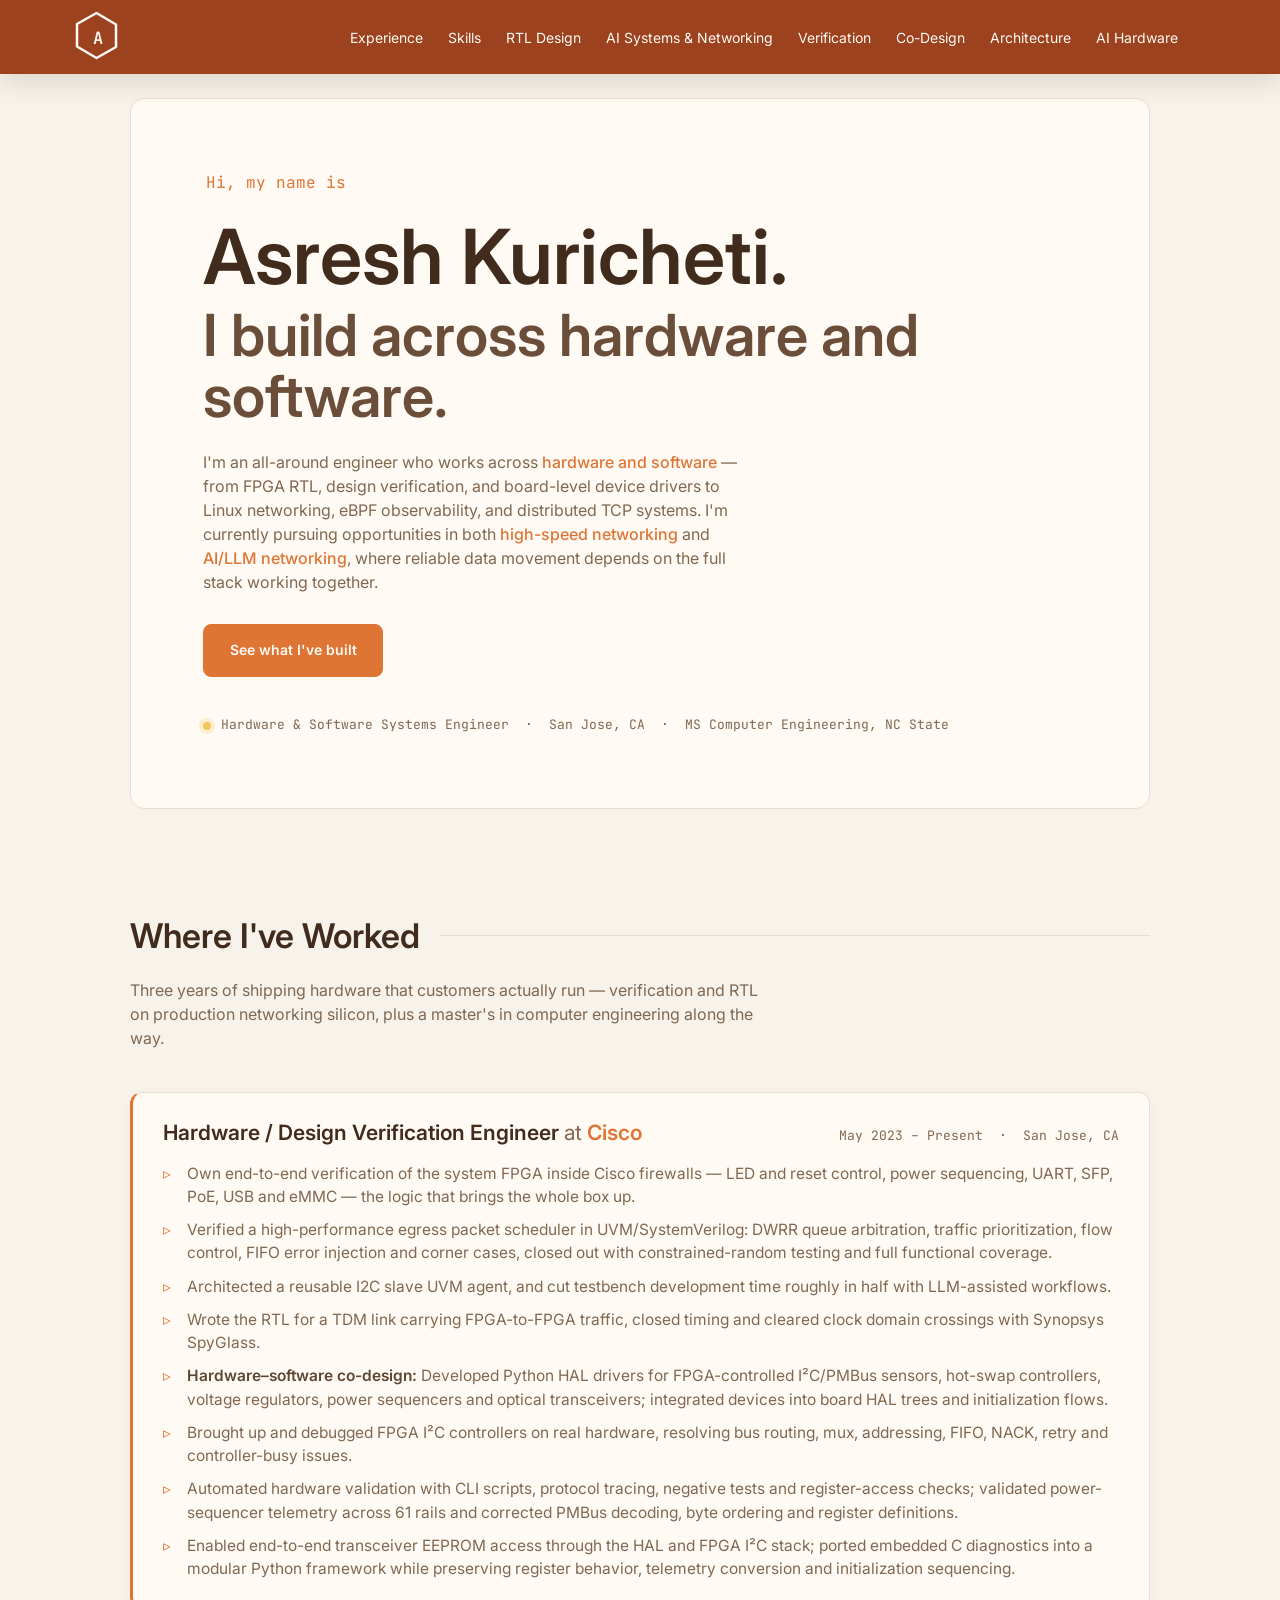
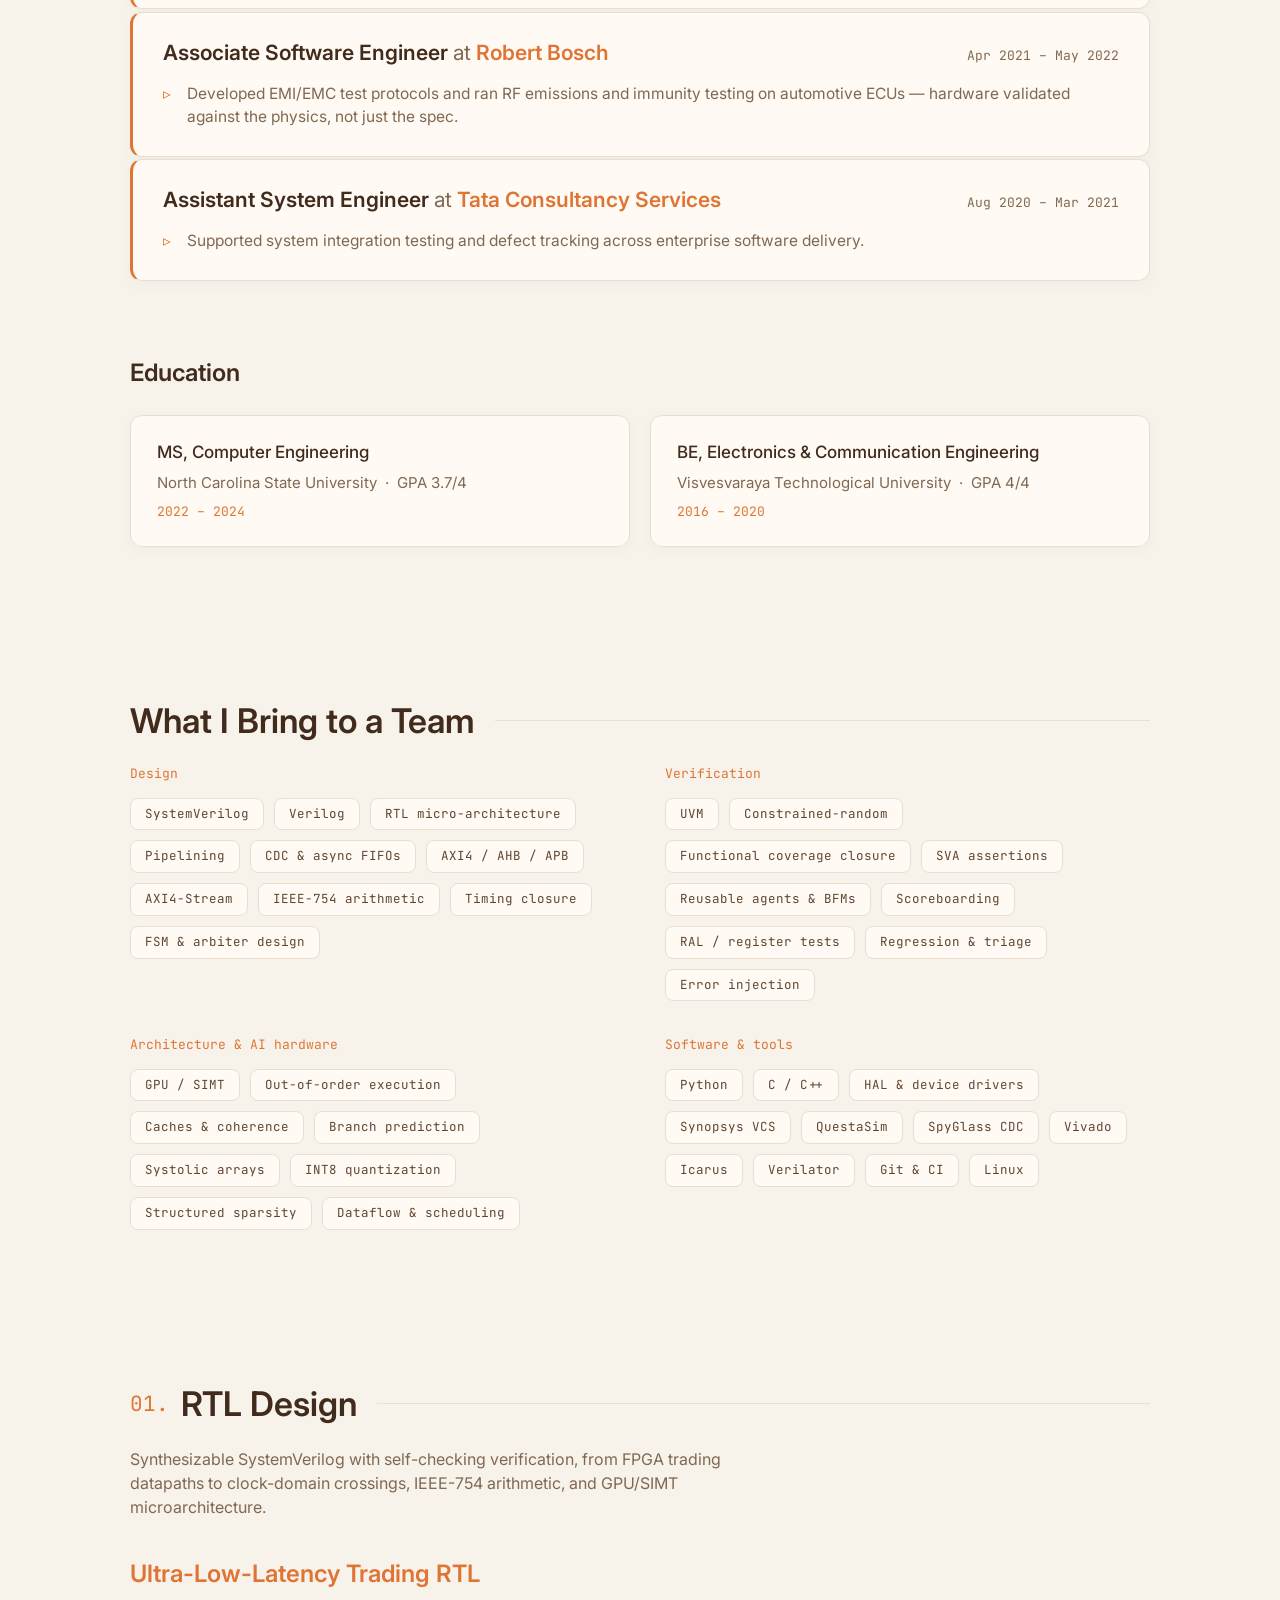
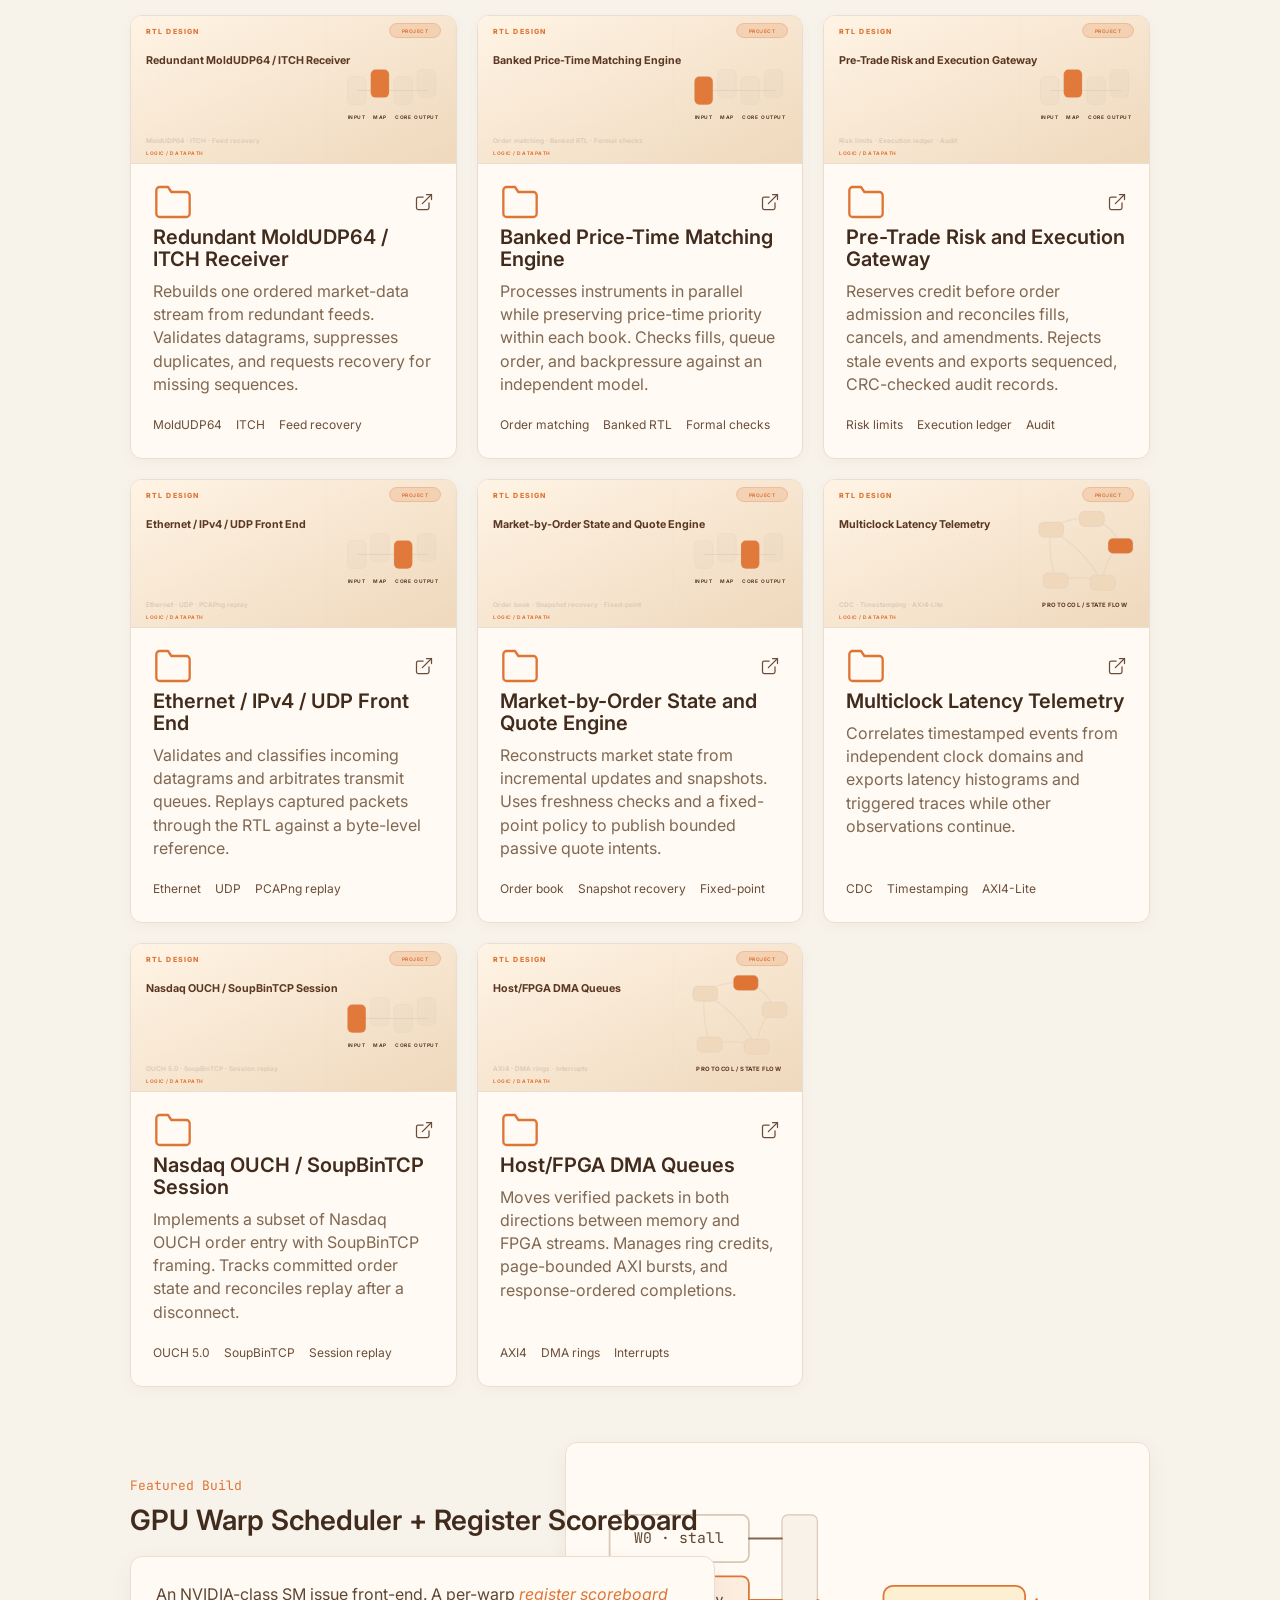
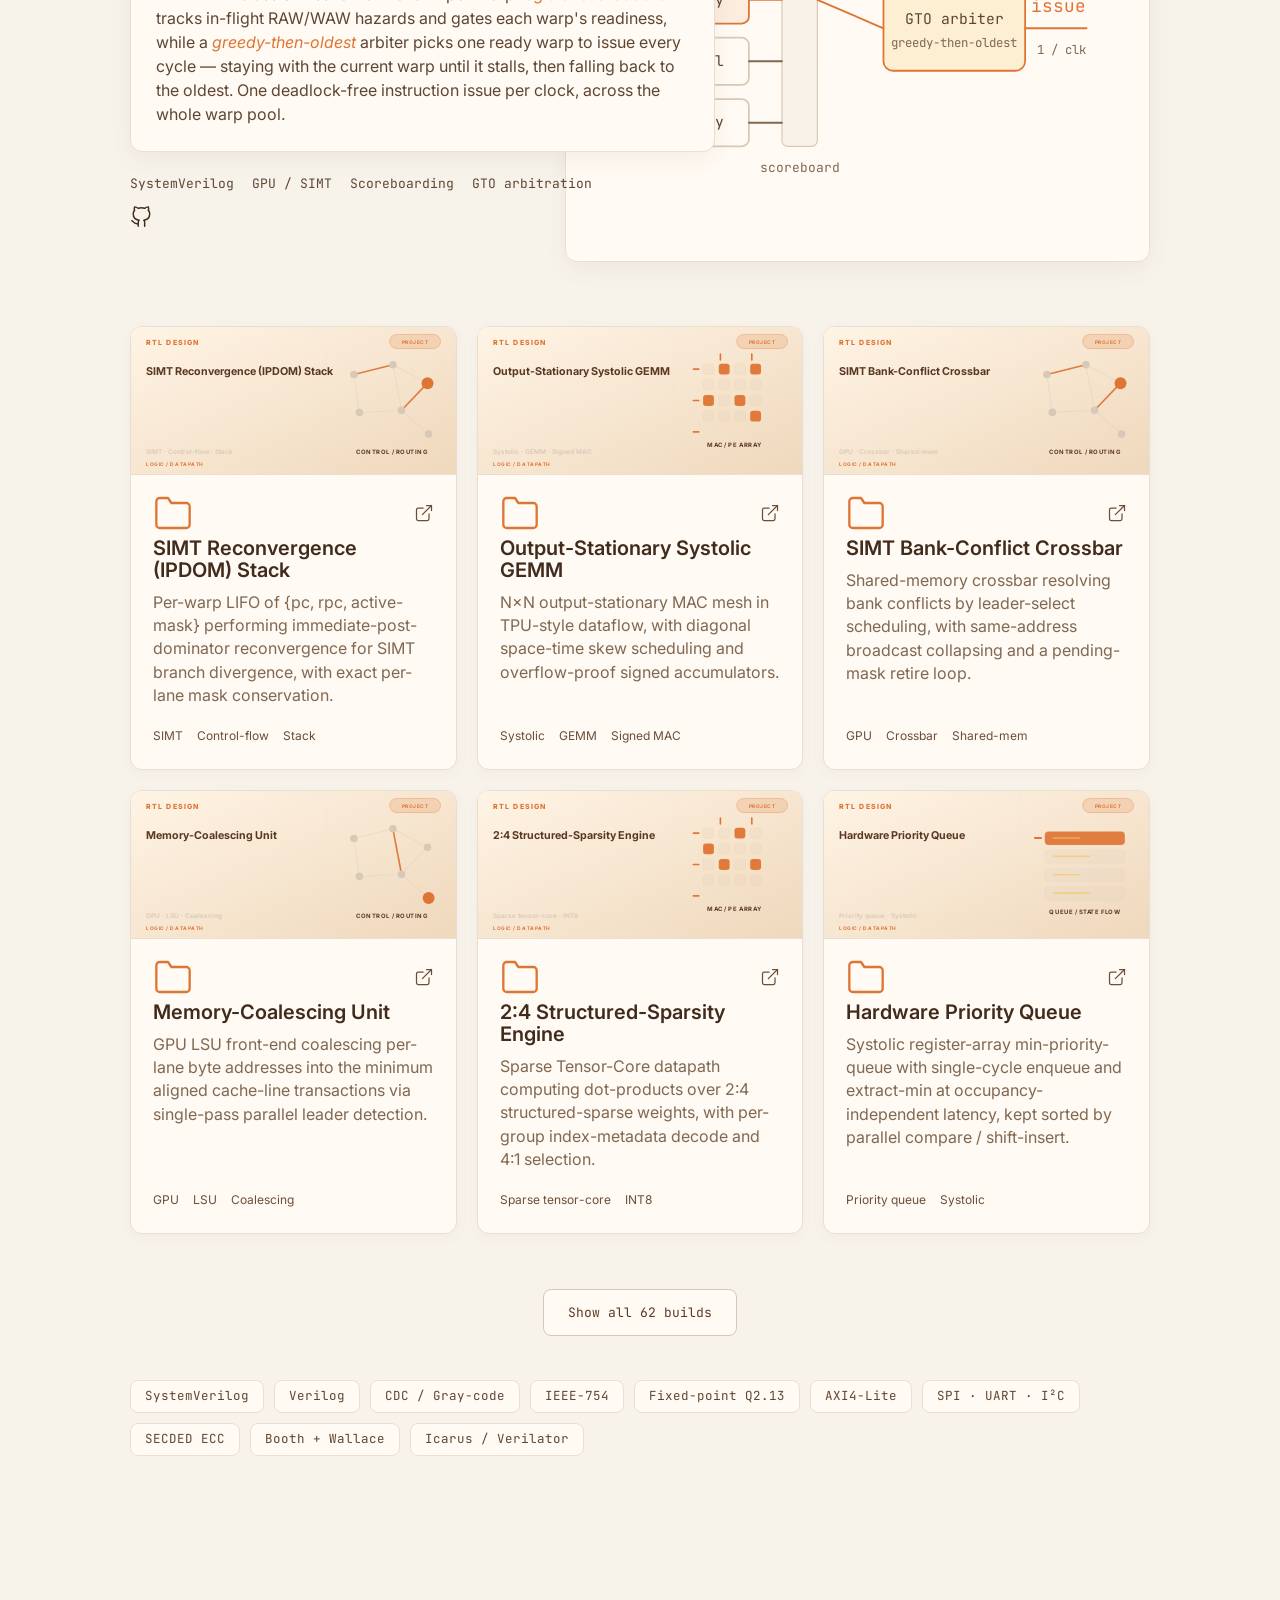
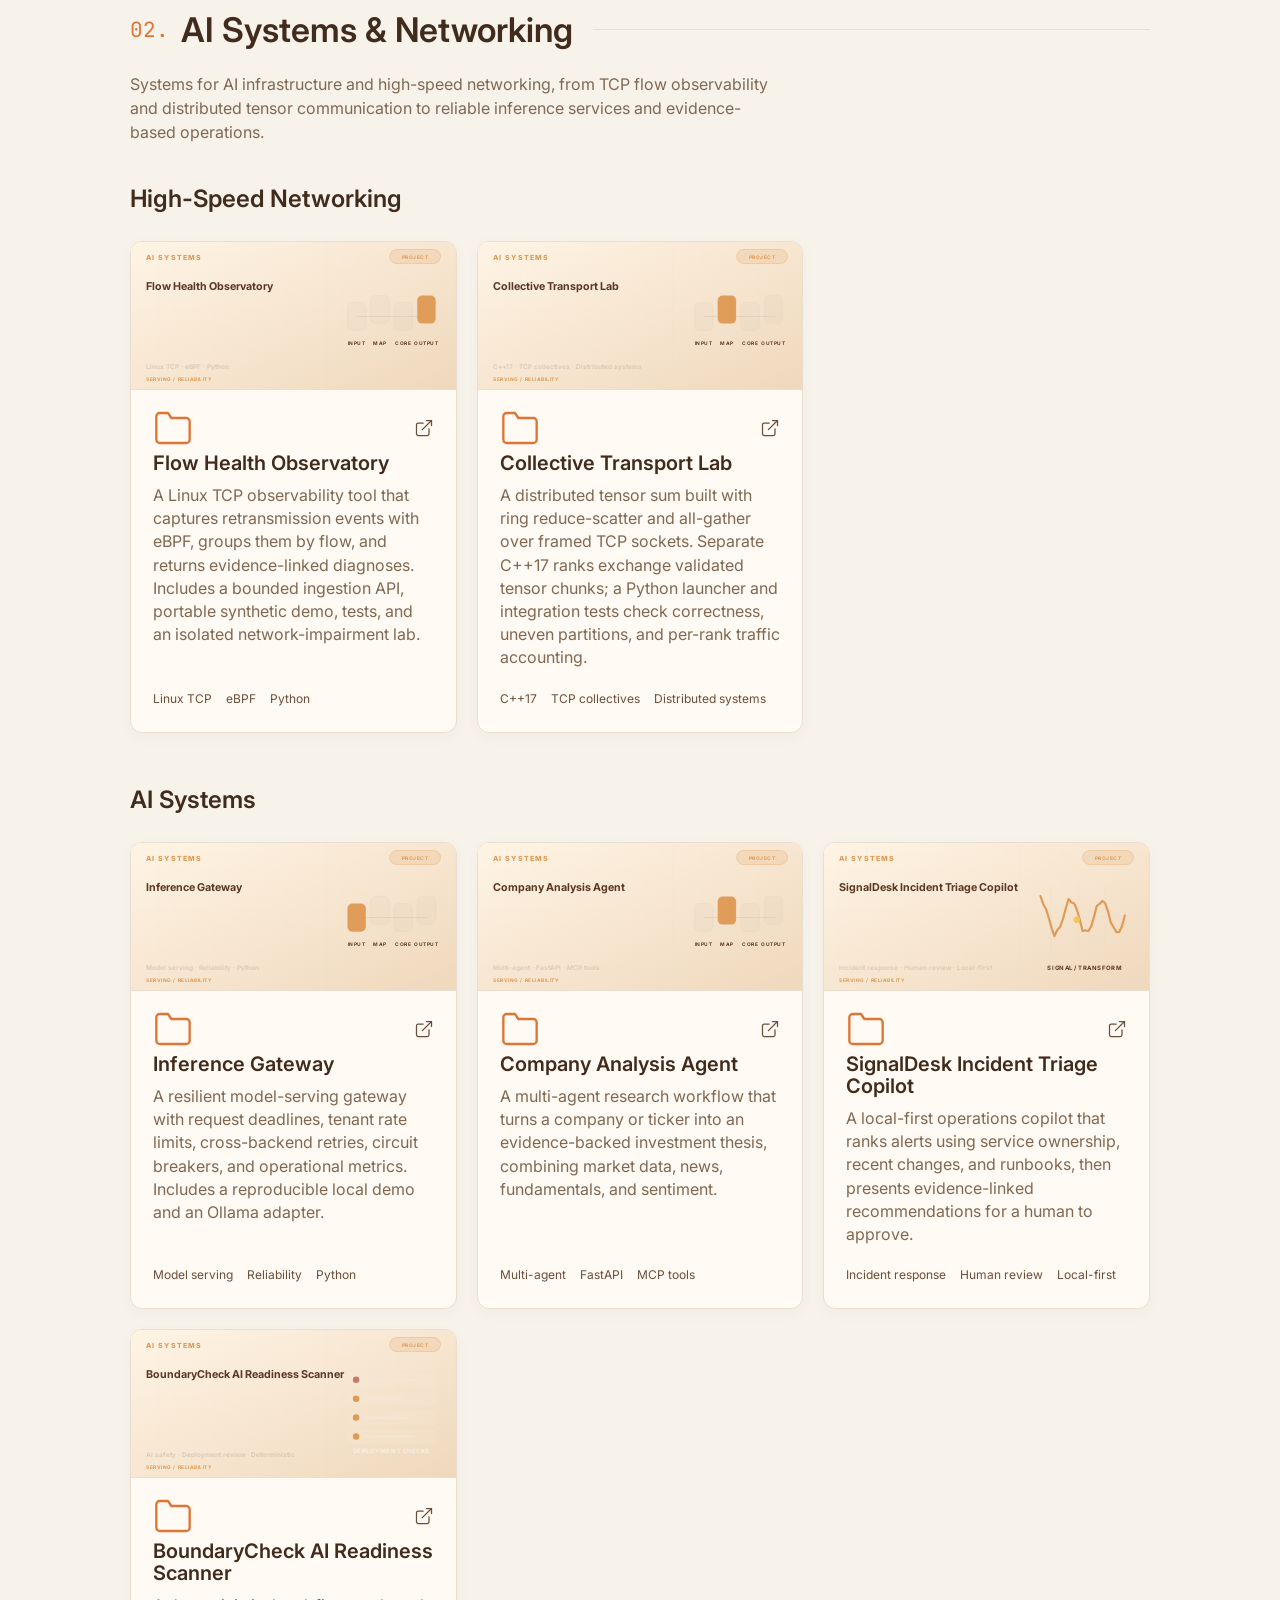
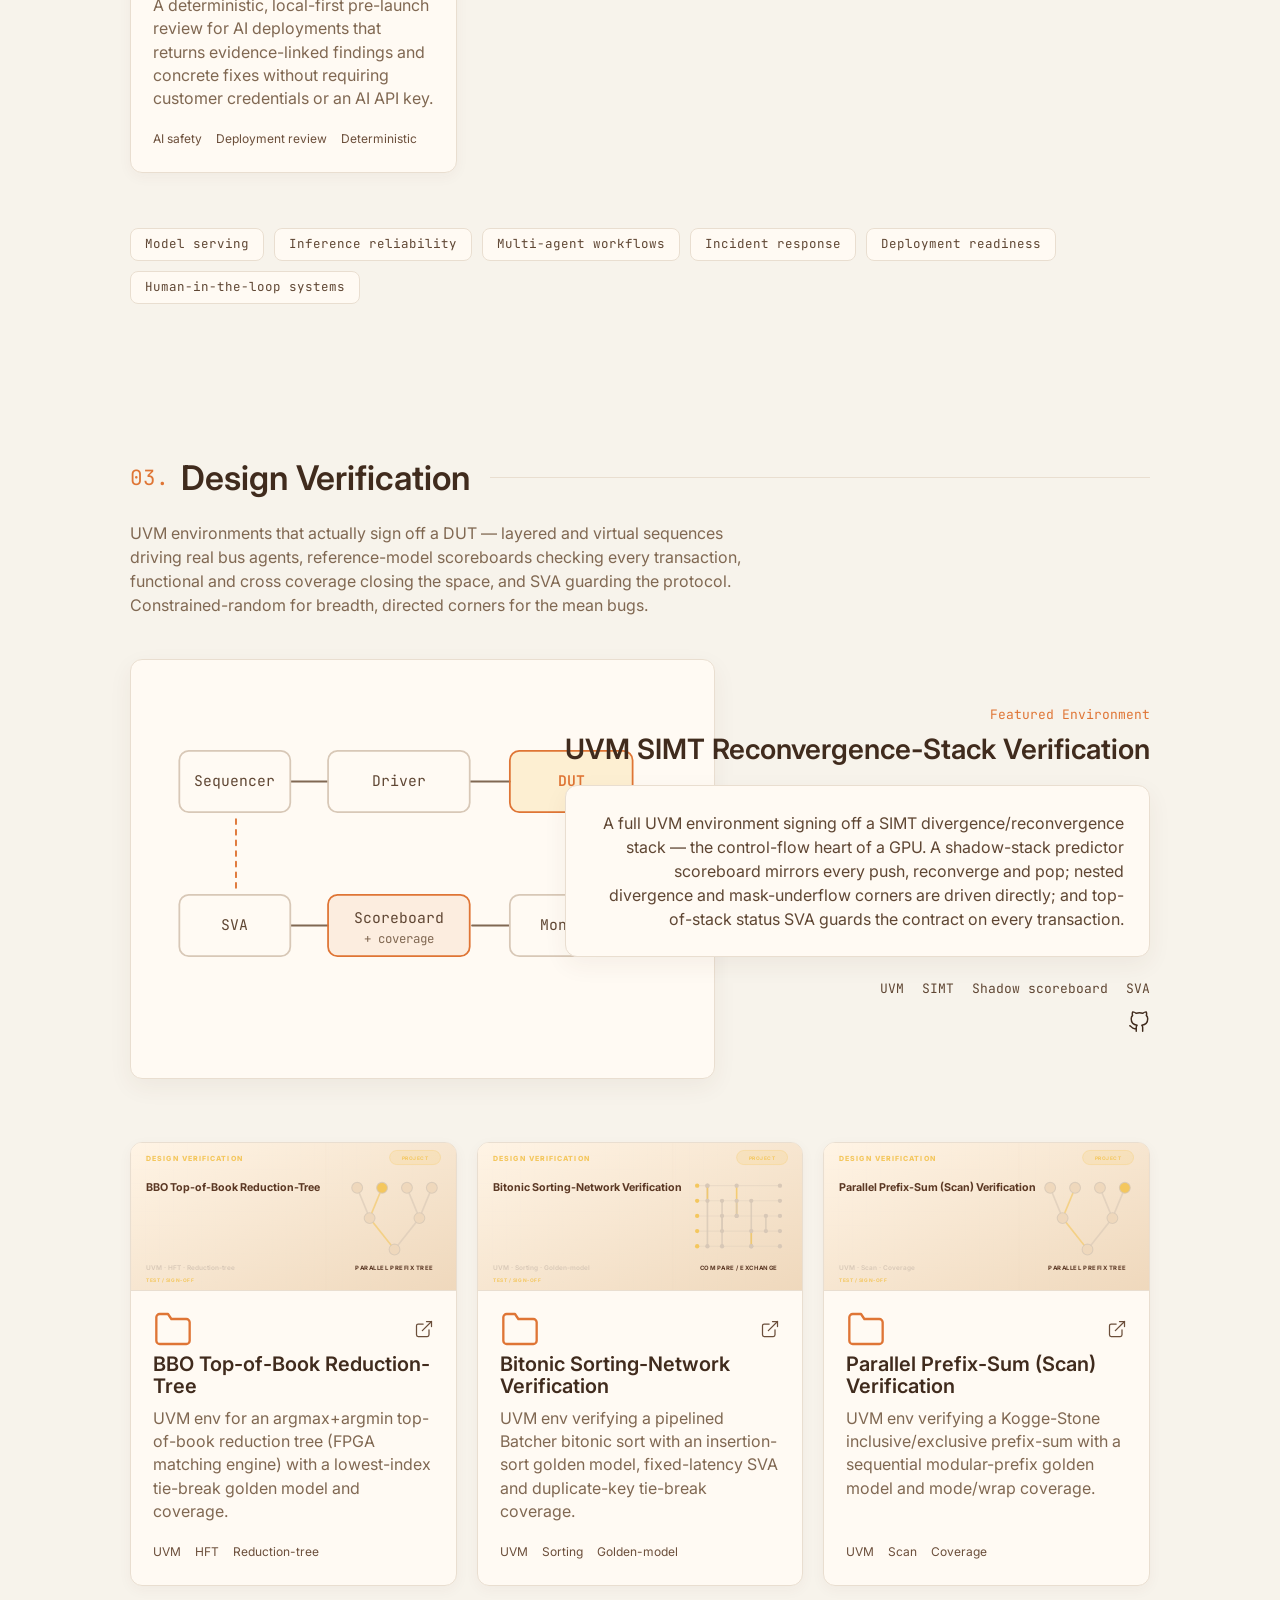
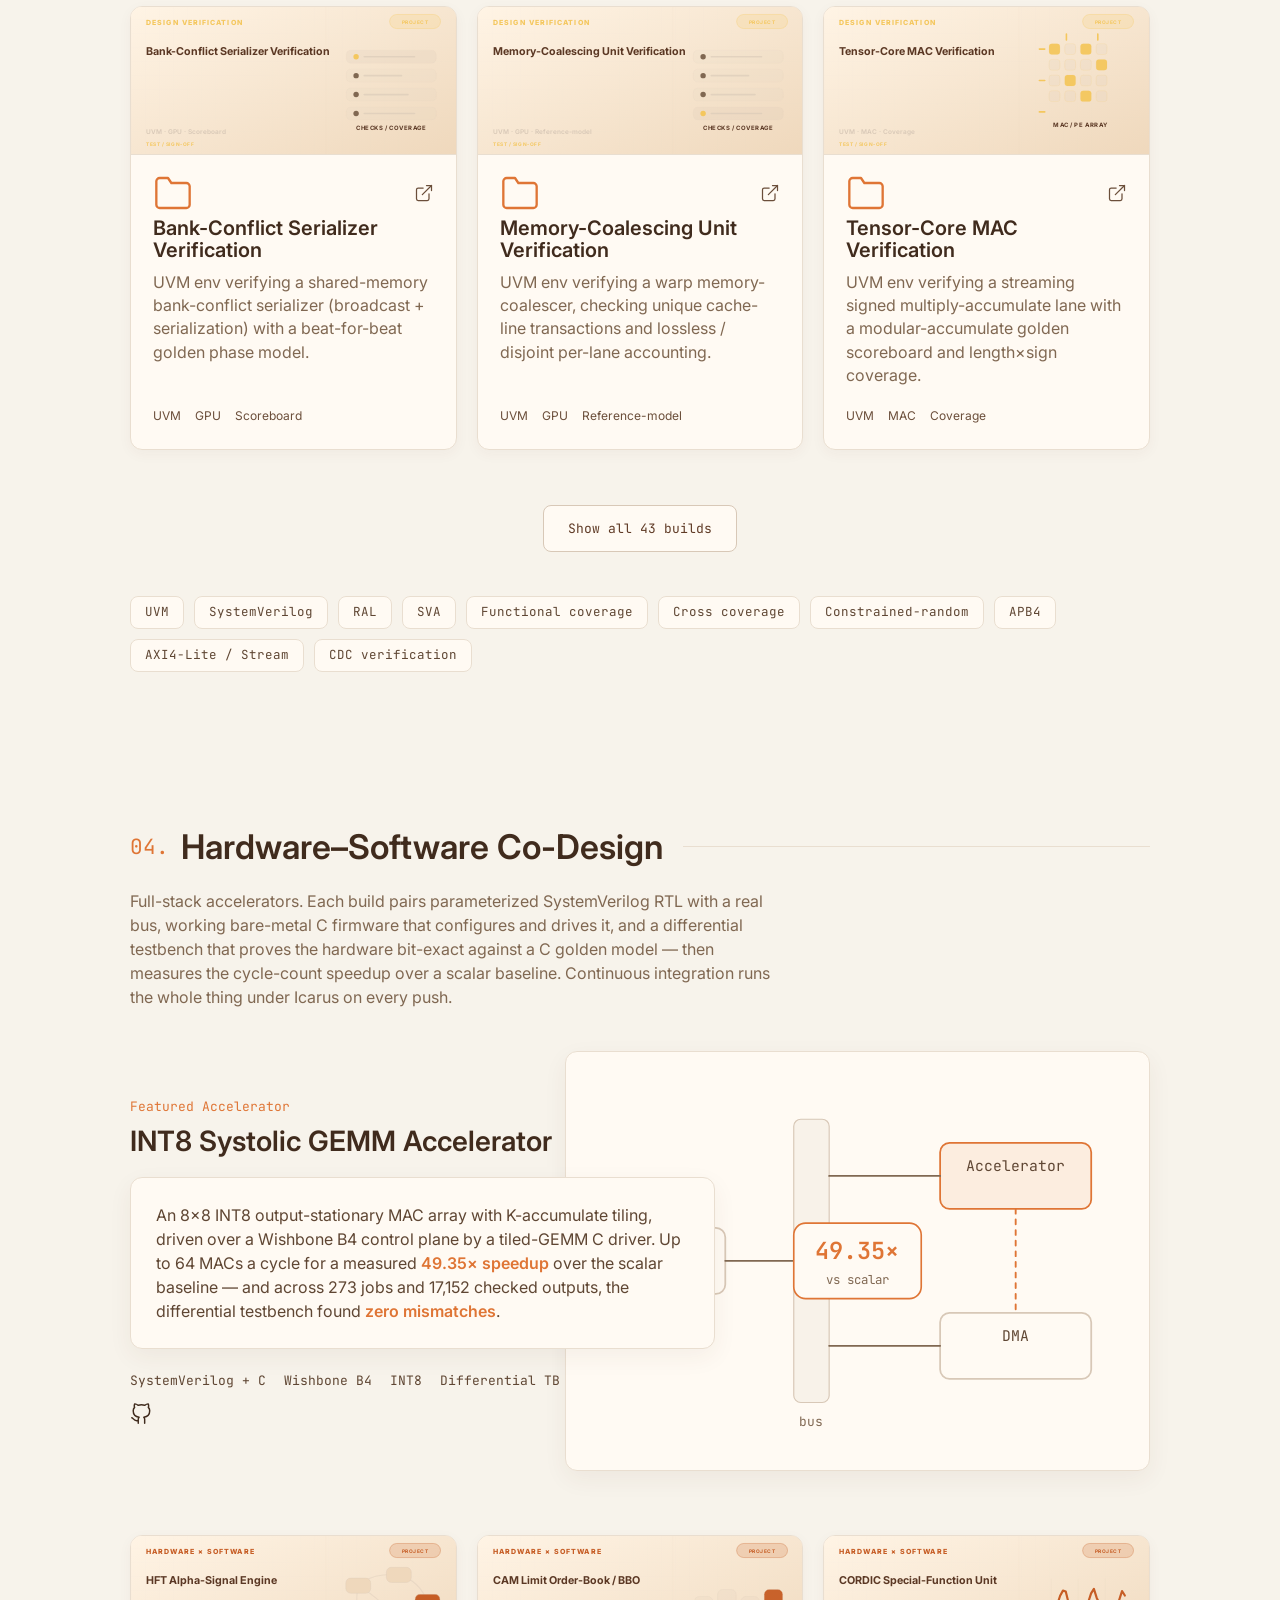
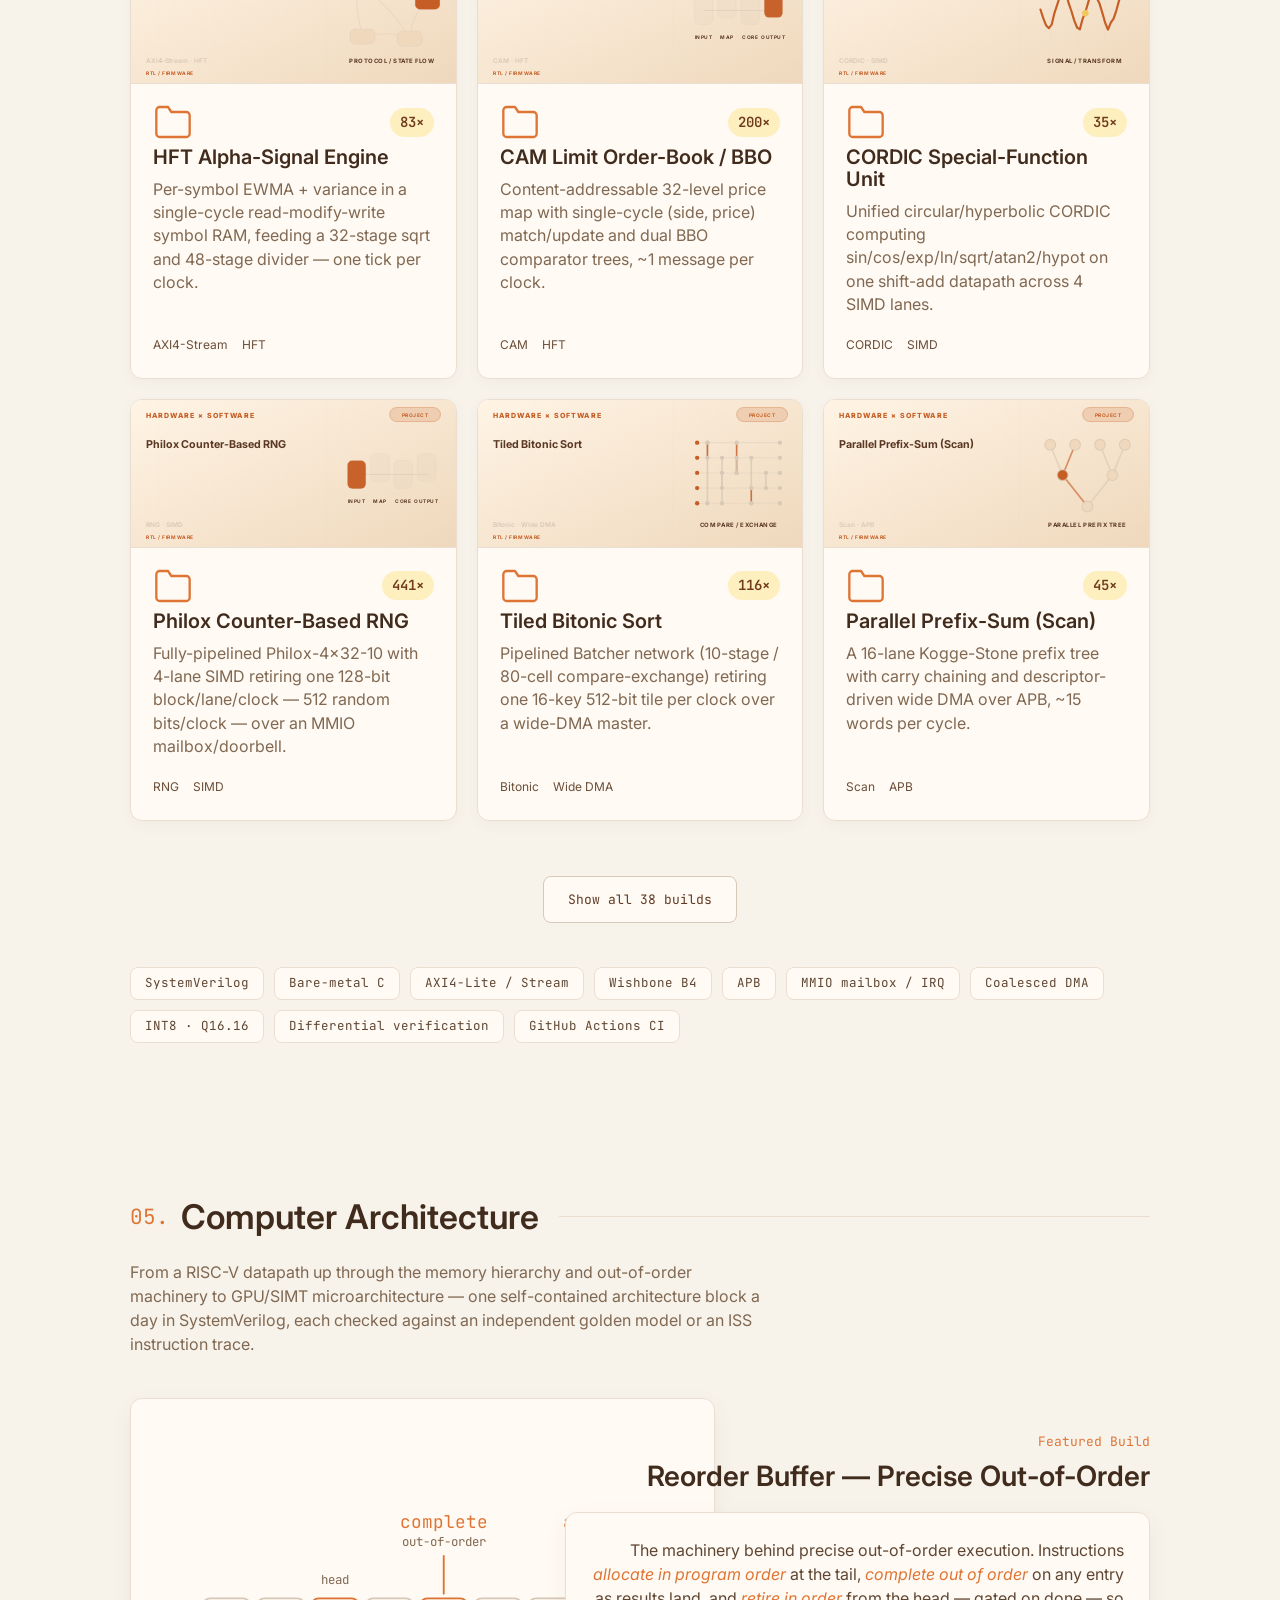
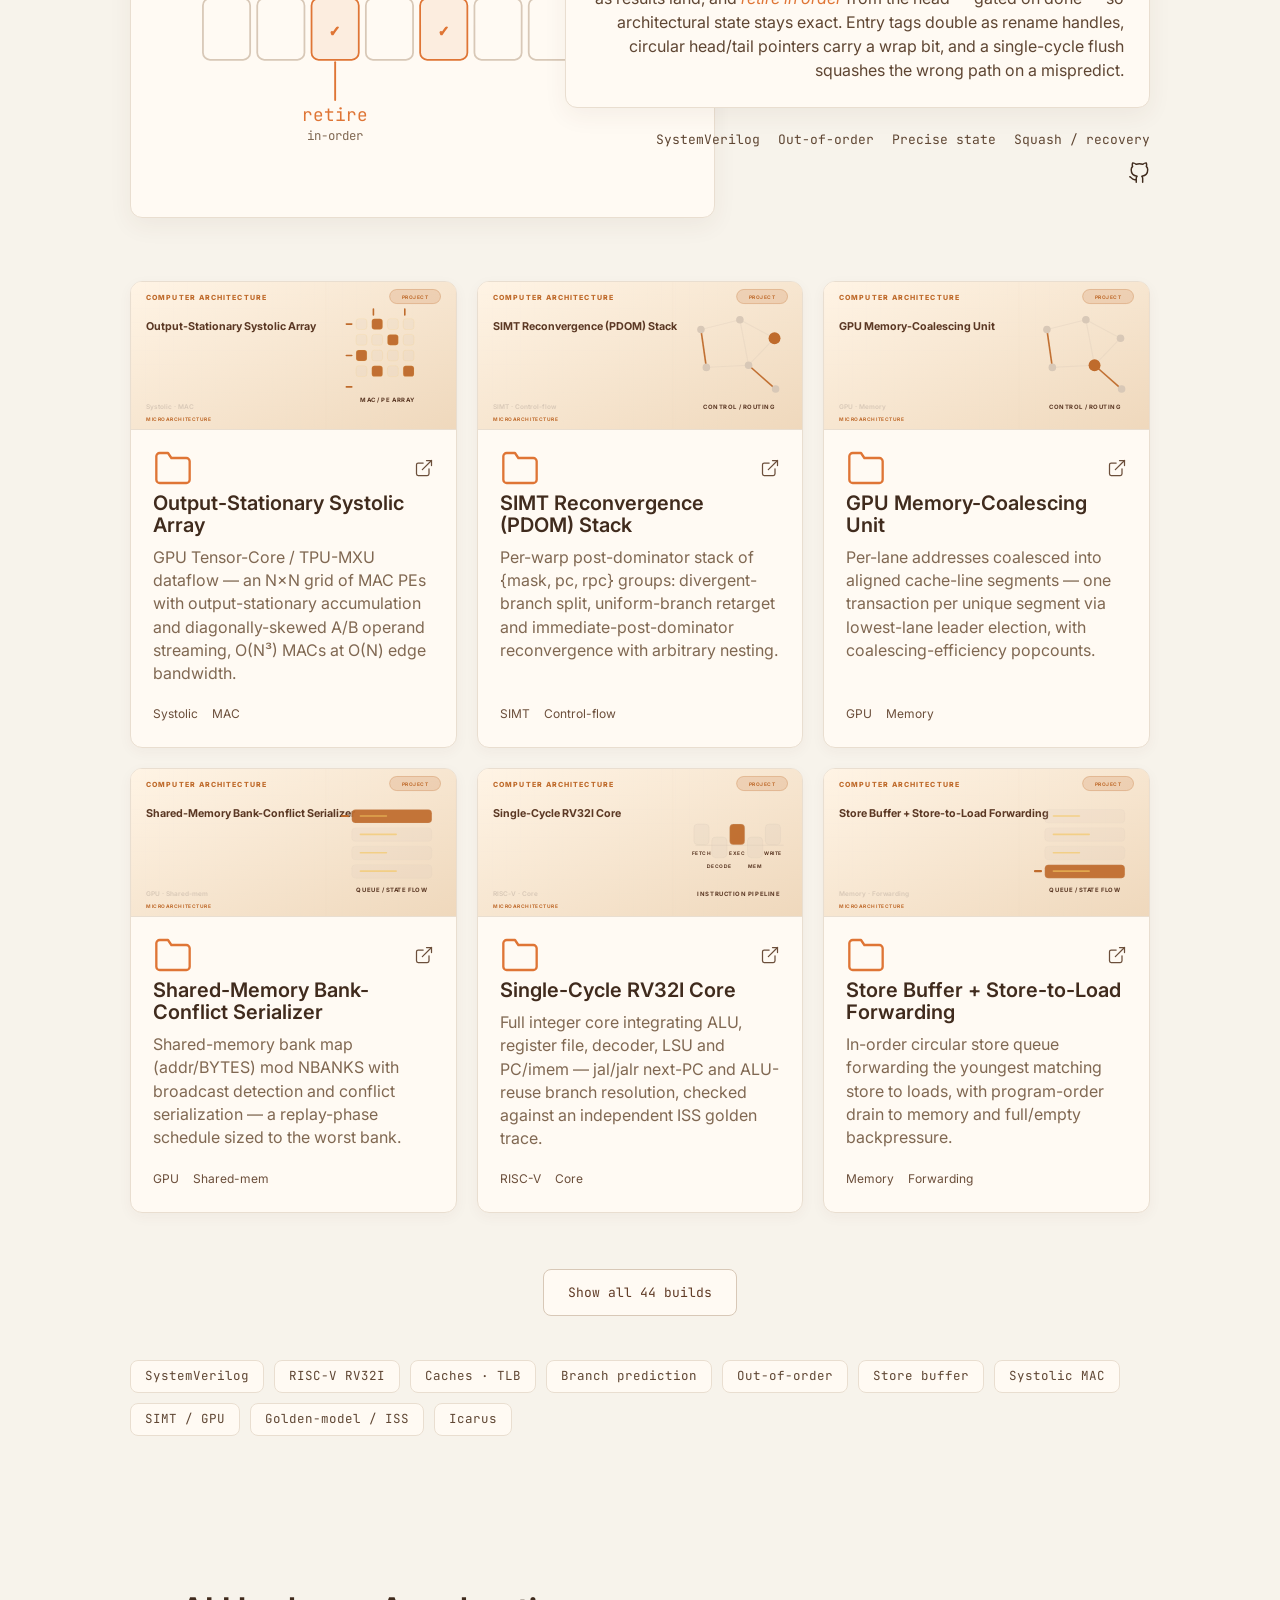
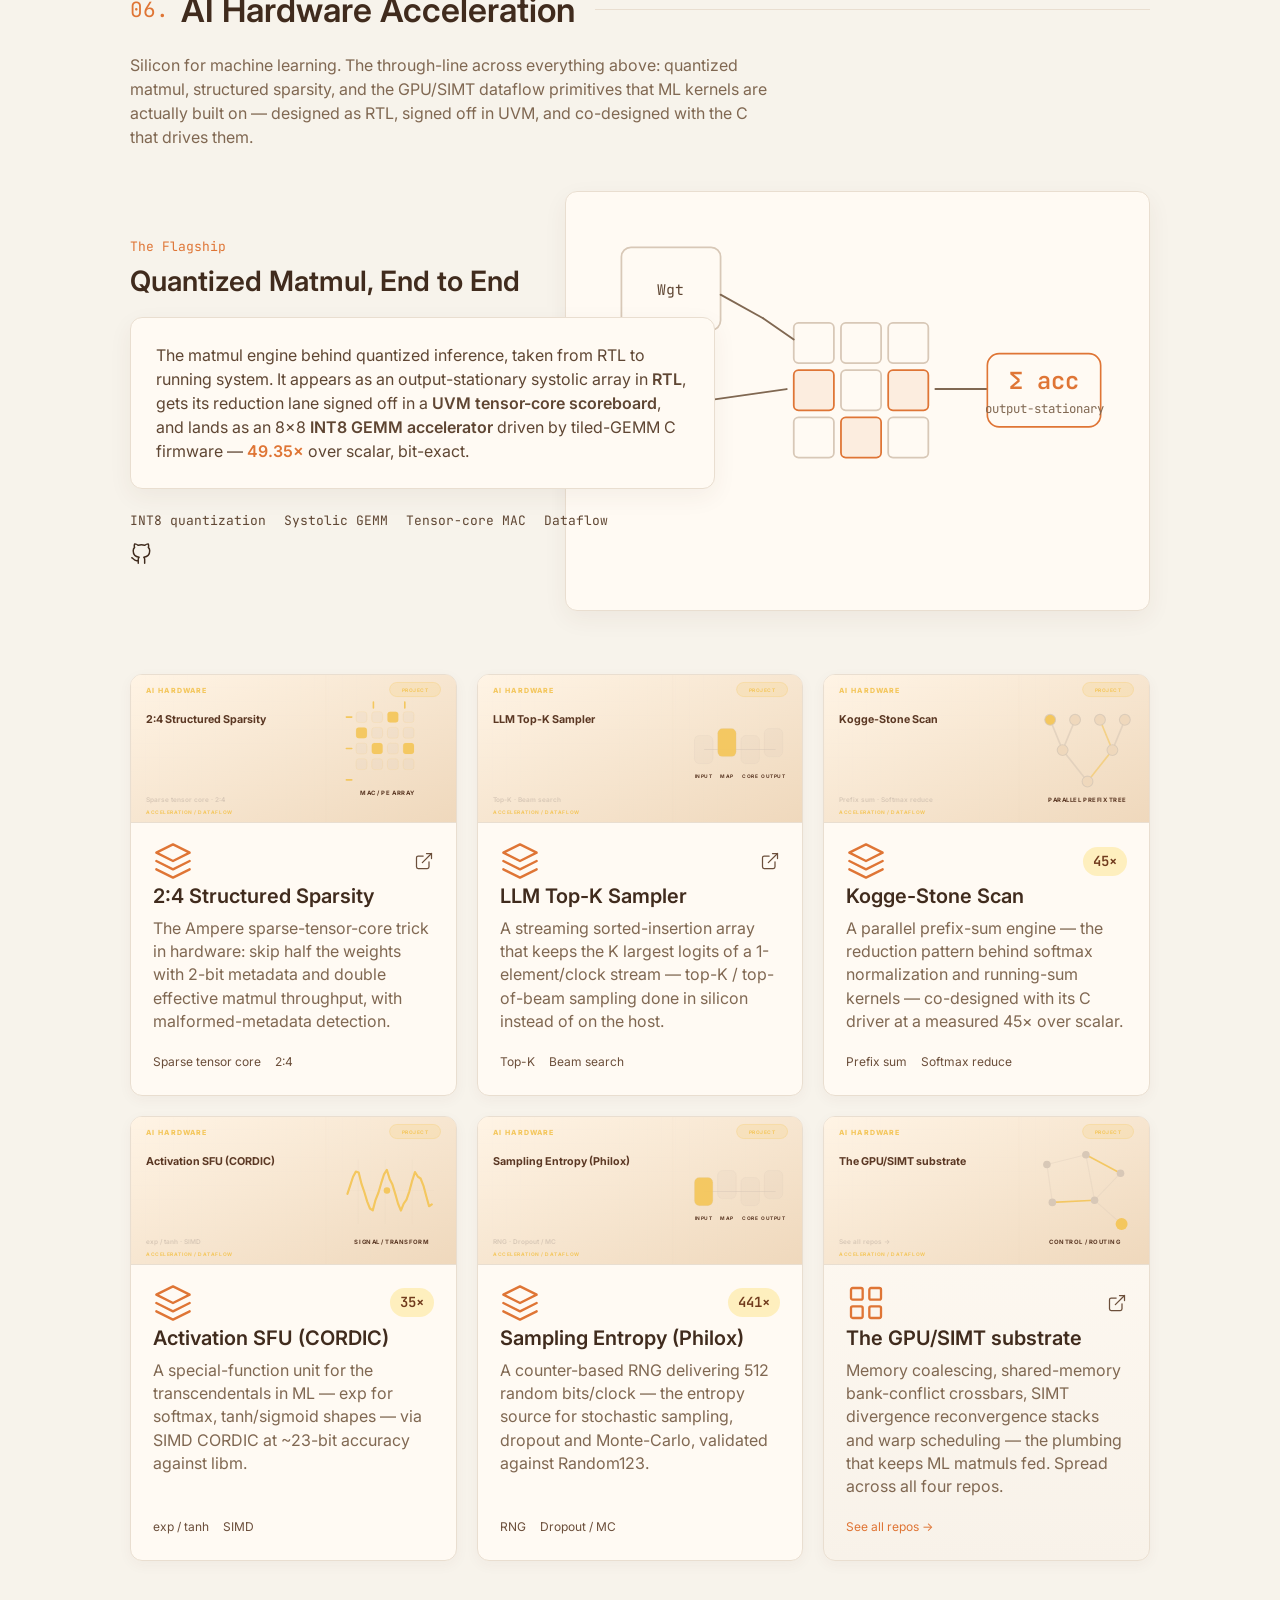
==== commit 215fb8e7: "List RTL Design before AI Systems and Networking" ====
--- a/index.html
+++ b/index.html
@@ -46,8 +46,8 @@
       <ol class="nav-links">
         <li><a href="#experience">Experience</a></li>
         <li><a href="#skills">Skills</a></li>
+        <li><a href="#rtl">RTL Design</a></li>
         <li><a href="#aisystems">AI Systems &amp; Networking</a></li>
-        <li><a href="#rtl">RTL Design</a></li>
         <li><a href="#verification">Verification</a></li>
         <li><a href="#codesign">Co-Design</a></li>
         <li><a href="#comparch">Architecture</a></li>
@@ -66,8 +66,8 @@
     <ol class="mobile-links">
       <li><a href="#experience">Experience</a></li>
       <li><a href="#skills">Skills</a></li>
+      <li><a href="#rtl">RTL Design</a></li>
       <li><a href="#aisystems">AI Systems &amp; Networking</a></li>
-      <li><a href="#rtl">RTL Design</a></li>
       <li><a href="#verification">Verification</a></li>
       <li><a href="#codesign">Co-Design</a></li>
       <li><a href="#comparch">Computer Architecture</a></li>
@@ -116,7 +116,7 @@
       and <strong>AI/LLM networking</strong>, where reliable data movement depends on the full stack working together.
     </p>
     <div class="hero-actions reveal">
-      <a href="#aisystems" class="btn btn-lg">See what I've built</a>
+      <a href="#rtl" class="btn btn-lg">See what I've built</a>
       <p class="hero-meta">
         <span class="dot" aria-hidden="true"></span>
         <span>
@@ -260,87 +260,9 @@
     </div>
   </section>
 
-  <!-- ============ 01. AI SYSTEMS & NETWORKING ============ -->
-  <section id="aisystems" class="numbered-section">
-    <h2 class="numbered-heading reveal"><span class="section-num">01.</span> AI Systems &amp; Networking</h2>
-    <p class="section-intro reveal">
-      Systems for AI infrastructure and high-speed networking, from TCP flow observability and distributed
-      tensor communication to reliable inference services and evidence-based operations.
-    </p>
-
-    <h3 class="sub-heading reveal">High-Speed Networking</h3>
-    <ul class="projects-grid reveal">
-      <li class="project-card">
-        <div class="card-top">
-          <span class="card-folder" aria-hidden="true"><svg viewBox="0 0 24 24" width="40" height="40" fill="none" stroke="currentColor" stroke-width="1.4" stroke-linecap="round" stroke-linejoin="round"><path d="M22 19a2 2 0 0 1-2 2H4a2 2 0 0 1-2-2V5a2 2 0 0 1 2-2h5l2 3h9a2 2 0 0 1 2 2z"></path></svg></span>
-          <a class="card-link" href="https://github.com/Asresh/high-speed-network-systems/tree/main/project1_flow_health_observatory" target="_blank" rel="noopener" aria-label="Open Flow Health Observatory on GitHub"><svg viewBox="0 0 24 24" width="20" height="20" fill="none" stroke="currentColor" stroke-width="1.5" stroke-linecap="round" stroke-linejoin="round"><path d="M18 13v6a2 2 0 0 1-2 2H5a2 2 0 0 1-2-2V8a2 2 0 0 1 2-2h6"></path><polyline points="15 3 21 3 21 9"></polyline><line x1="10" y1="14" x2="21" y2="3"></line></svg></a>
-        </div>
-        <h4 class="card-title"><a href="https://github.com/Asresh/high-speed-network-systems/tree/main/project1_flow_health_observatory" target="_blank" rel="noopener">Flow Health Observatory</a></h4>
-        <p class="card-desc">A Linux TCP observability tool that captures retransmission events with eBPF, groups them by flow, and returns evidence-linked diagnoses. Includes a bounded ingestion API, portable synthetic demo, tests, and an isolated network-impairment lab.</p>
-        <ul class="card-tech"><li>Linux TCP</li><li>eBPF</li><li>Python</li></ul>
-      </li>
-      <li class="project-card">
-        <div class="card-top">
-          <span class="card-folder" aria-hidden="true"><svg viewBox="0 0 24 24" width="40" height="40" fill="none" stroke="currentColor" stroke-width="1.4" stroke-linecap="round" stroke-linejoin="round"><path d="M22 19a2 2 0 0 1-2 2H4a2 2 0 0 1-2-2V5a2 2 0 0 1 2-2h5l2 3h9a2 2 0 0 1 2 2z"></path></svg></span>
-          <a class="card-link" href="https://github.com/Asresh/high-speed-network-systems/tree/main/project2_collective_transport_lab" target="_blank" rel="noopener" aria-label="Open Collective Transport Lab on GitHub"><svg viewBox="0 0 24 24" width="20" height="20" fill="none" stroke="currentColor" stroke-width="1.5" stroke-linecap="round" stroke-linejoin="round"><path d="M18 13v6a2 2 0 0 1-2 2H5a2 2 0 0 1-2-2V8a2 2 0 0 1 2-2h6"></path><polyline points="15 3 21 3 21 9"></polyline><line x1="10" y1="14" x2="21" y2="3"></line></svg></a>
-        </div>
-        <h4 class="card-title"><a href="https://github.com/Asresh/high-speed-network-systems/tree/main/project2_collective_transport_lab" target="_blank" rel="noopener">Collective Transport Lab</a></h4>
-        <p class="card-desc">A distributed tensor sum built with ring reduce-scatter and all-gather over framed TCP sockets. Separate C++17 ranks exchange validated tensor chunks; a Python launcher and integration tests check correctness, uneven partitions, and per-rank traffic accounting.</p>
-        <ul class="card-tech"><li>C++17</li><li>TCP collectives</li><li>Distributed systems</li></ul>
-      </li>
-    </ul>
-    <h3 class="sub-heading reveal">AI Systems</h3>
-    <ul class="projects-grid reveal">
-      <li class="project-card">
-        <div class="card-top">
-          <span class="card-folder" aria-hidden="true"><svg viewBox="0 0 24 24" width="40" height="40" fill="none" stroke="currentColor" stroke-width="1.4" stroke-linecap="round" stroke-linejoin="round"><path d="M22 19a2 2 0 0 1-2 2H4a2 2 0 0 1-2-2V5a2 2 0 0 1 2-2h5l2 3h9a2 2 0 0 1 2 2z"></path></svg></span>
-          <a class="card-link" href="https://github.com/Asresh/ai-infrastructure-projects/tree/main/project01-inference-gateway" target="_blank" rel="noopener" aria-label="Open Inference Gateway on GitHub"><svg viewBox="0 0 24 24" width="20" height="20" fill="none" stroke="currentColor" stroke-width="1.5" stroke-linecap="round" stroke-linejoin="round"><path d="M18 13v6a2 2 0 0 1-2 2H5a2 2 0 0 1-2-2V8a2 2 0 0 1 2-2h6"></path><polyline points="15 3 21 3 21 9"></polyline><line x1="10" y1="14" x2="21" y2="3"></line></svg></a>
-        </div>
-        <h4 class="card-title"><a href="https://github.com/Asresh/ai-infrastructure-projects/tree/main/project01-inference-gateway" target="_blank" rel="noopener">Inference Gateway</a></h4>
-        <p class="card-desc">A resilient model-serving gateway with request deadlines, tenant rate limits, cross-backend retries, circuit breakers, and operational metrics. Includes a reproducible local demo and an Ollama adapter.</p>
-        <ul class="card-tech"><li>Model serving</li><li>Reliability</li><li>Python</li></ul>
-      </li>
-
-      <li class="project-card">
-        <div class="card-top">
-          <span class="card-folder" aria-hidden="true"><svg viewBox="0 0 24 24" width="40" height="40" fill="none" stroke="currentColor" stroke-width="1.4" stroke-linecap="round" stroke-linejoin="round"><path d="M22 19a2 2 0 0 1-2 2H4a2 2 0 0 1-2-2V5a2 2 0 0 1 2-2h5l2 3h9a2 2 0 0 1 2 2z"></path></svg></span>
-          <a class="card-link" href="https://github.com/Asresh/Company-Analysis-Agent" target="_blank" rel="noopener" aria-label="Open Company Analysis Agent on GitHub"><svg viewBox="0 0 24 24" width="20" height="20" fill="none" stroke="currentColor" stroke-width="1.5" stroke-linecap="round" stroke-linejoin="round"><path d="M18 13v6a2 2 0 0 1-2 2H5a2 2 0 0 1-2-2V8a2 2 0 0 1 2-2h6"></path><polyline points="15 3 21 3 21 9"></polyline><line x1="10" y1="14" x2="21" y2="3"></line></svg></a>
-        </div>
-        <h4 class="card-title"><a href="https://github.com/Asresh/Company-Analysis-Agent" target="_blank" rel="noopener">Company Analysis Agent</a></h4>
-        <p class="card-desc">A multi-agent research workflow that turns a company or ticker into an evidence-backed investment thesis, combining market data, news, fundamentals, and sentiment.</p>
-        <ul class="card-tech"><li>Multi-agent</li><li>FastAPI</li><li>MCP tools</li></ul>
-      </li>
-
-      <li class="project-card">
-        <div class="card-top">
-          <span class="card-folder" aria-hidden="true"><svg viewBox="0 0 24 24" width="40" height="40" fill="none" stroke="currentColor" stroke-width="1.4" stroke-linecap="round" stroke-linejoin="round"><path d="M22 19a2 2 0 0 1-2 2H4a2 2 0 0 1-2-2V5a2 2 0 0 1 2-2h5l2 3h9a2 2 0 0 1 2 2z"></path></svg></span>
-          <a class="card-link" href="https://github.com/Asresh/FDE-projects/tree/main/project-01-signaldesk" target="_blank" rel="noopener" aria-label="Open SignalDesk on GitHub"><svg viewBox="0 0 24 24" width="20" height="20" fill="none" stroke="currentColor" stroke-width="1.5" stroke-linecap="round" stroke-linejoin="round"><path d="M18 13v6a2 2 0 0 1-2 2H5a2 2 0 0 1-2-2V8a2 2 0 0 1 2-2h6"></path><polyline points="15 3 21 3 21 9"></polyline><line x1="10" y1="14" x2="21" y2="3"></line></svg></a>
-        </div>
-        <h4 class="card-title"><a href="https://github.com/Asresh/FDE-projects/tree/main/project-01-signaldesk" target="_blank" rel="noopener">SignalDesk Incident Triage Copilot</a></h4>
-        <p class="card-desc">A local-first operations copilot that ranks alerts using service ownership, recent changes, and runbooks, then presents evidence-linked recommendations for a human to approve.</p>
-        <ul class="card-tech"><li>Incident response</li><li>Human review</li><li>Local-first</li></ul>
-      </li>
-
-      <li class="project-card">
-        <div class="card-top">
-          <span class="card-folder" aria-hidden="true"><svg viewBox="0 0 24 24" width="40" height="40" fill="none" stroke="currentColor" stroke-width="1.4" stroke-linecap="round" stroke-linejoin="round"><path d="M22 19a2 2 0 0 1-2 2H4a2 2 0 0 1-2-2V5a2 2 0 0 1 2-2h5l2 3h9a2 2 0 0 1 2 2z"></path></svg></span>
-          <a class="card-link" href="https://github.com/Asresh/FDE-projects/tree/main/project-02-boundarycheck" target="_blank" rel="noopener" aria-label="Open BoundaryCheck on GitHub"><svg viewBox="0 0 24 24" width="20" height="20" fill="none" stroke="currentColor" stroke-width="1.5" stroke-linecap="round" stroke-linejoin="round"><path d="M18 13v6a2 2 0 0 1-2 2H5a2 2 0 0 1-2-2V8a2 2 0 0 1 2-2h6"></path><polyline points="15 3 21 3 21 9"></polyline><line x1="10" y1="14" x2="21" y2="3"></line></svg></a>
-        </div>
-        <h4 class="card-title"><a href="https://github.com/Asresh/FDE-projects/tree/main/project-02-boundarycheck" target="_blank" rel="noopener">BoundaryCheck AI Readiness Scanner</a></h4>
-        <p class="card-desc">A deterministic, local-first pre-launch review for AI deployments that returns evidence-linked findings and concrete fixes without requiring customer credentials or an AI API key.</p>
-        <ul class="card-tech"><li>AI safety</li><li>Deployment review</li><li>Deterministic</li></ul>
-      </li>
-    </ul>
-
-    <ul class="chips reveal" aria-label="AI systems and infrastructure toolbox">
-      <li>Model serving</li><li>Inference reliability</li><li>Multi-agent workflows</li>
-      <li>Incident response</li><li>Deployment readiness</li><li>Human-in-the-loop systems</li>
-    </ul>
-  </section>
-
-  <!-- ============ 02. RTL DESIGN ============ -->
+  <!-- ============ 01. RTL DESIGN ============ -->
   <section id="rtl" class="numbered-section">
-    <h2 class="numbered-heading reveal"><span class="section-num">02.</span> RTL Design</h2>
+    <h2 class="numbered-heading reveal"><span class="section-num">01.</span> RTL Design</h2>
     <p class="section-intro reveal">
       Synthesizable SystemVerilog with self-checking verification, from FPGA trading datapaths to
       clock-domain crossings, IEEE-754 arithmetic, and GPU/SIMT microarchitecture.
@@ -1083,6 +1005,84 @@
     </ul>
   </section>
 
+  <!-- ============ 02. AI SYSTEMS & NETWORKING ============ -->
+  <section id="aisystems" class="numbered-section">
+    <h2 class="numbered-heading reveal"><span class="section-num">02.</span> AI Systems &amp; Networking</h2>
+    <p class="section-intro reveal">
+      Systems for AI infrastructure and high-speed networking, from TCP flow observability and distributed
+      tensor communication to reliable inference services and evidence-based operations.
+    </p>
+
+    <h3 class="sub-heading reveal">High-Speed Networking</h3>
+    <ul class="projects-grid reveal">
+      <li class="project-card">
+        <div class="card-top">
+          <span class="card-folder" aria-hidden="true"><svg viewBox="0 0 24 24" width="40" height="40" fill="none" stroke="currentColor" stroke-width="1.4" stroke-linecap="round" stroke-linejoin="round"><path d="M22 19a2 2 0 0 1-2 2H4a2 2 0 0 1-2-2V5a2 2 0 0 1 2-2h5l2 3h9a2 2 0 0 1 2 2z"></path></svg></span>
+          <a class="card-link" href="https://github.com/Asresh/high-speed-network-systems/tree/main/project1_flow_health_observatory" target="_blank" rel="noopener" aria-label="Open Flow Health Observatory on GitHub"><svg viewBox="0 0 24 24" width="20" height="20" fill="none" stroke="currentColor" stroke-width="1.5" stroke-linecap="round" stroke-linejoin="round"><path d="M18 13v6a2 2 0 0 1-2 2H5a2 2 0 0 1-2-2V8a2 2 0 0 1 2-2h6"></path><polyline points="15 3 21 3 21 9"></polyline><line x1="10" y1="14" x2="21" y2="3"></line></svg></a>
+        </div>
+        <h4 class="card-title"><a href="https://github.com/Asresh/high-speed-network-systems/tree/main/project1_flow_health_observatory" target="_blank" rel="noopener">Flow Health Observatory</a></h4>
+        <p class="card-desc">A Linux TCP observability tool that captures retransmission events with eBPF, groups them by flow, and returns evidence-linked diagnoses. Includes a bounded ingestion API, portable synthetic demo, tests, and an isolated network-impairment lab.</p>
+        <ul class="card-tech"><li>Linux TCP</li><li>eBPF</li><li>Python</li></ul>
+      </li>
+      <li class="project-card">
+        <div class="card-top">
+          <span class="card-folder" aria-hidden="true"><svg viewBox="0 0 24 24" width="40" height="40" fill="none" stroke="currentColor" stroke-width="1.4" stroke-linecap="round" stroke-linejoin="round"><path d="M22 19a2 2 0 0 1-2 2H4a2 2 0 0 1-2-2V5a2 2 0 0 1 2-2h5l2 3h9a2 2 0 0 1 2 2z"></path></svg></span>
+          <a class="card-link" href="https://github.com/Asresh/high-speed-network-systems/tree/main/project2_collective_transport_lab" target="_blank" rel="noopener" aria-label="Open Collective Transport Lab on GitHub"><svg viewBox="0 0 24 24" width="20" height="20" fill="none" stroke="currentColor" stroke-width="1.5" stroke-linecap="round" stroke-linejoin="round"><path d="M18 13v6a2 2 0 0 1-2 2H5a2 2 0 0 1-2-2V8a2 2 0 0 1 2-2h6"></path><polyline points="15 3 21 3 21 9"></polyline><line x1="10" y1="14" x2="21" y2="3"></line></svg></a>
+        </div>
+        <h4 class="card-title"><a href="https://github.com/Asresh/high-speed-network-systems/tree/main/project2_collective_transport_lab" target="_blank" rel="noopener">Collective Transport Lab</a></h4>
+        <p class="card-desc">A distributed tensor sum built with ring reduce-scatter and all-gather over framed TCP sockets. Separate C++17 ranks exchange validated tensor chunks; a Python launcher and integration tests check correctness, uneven partitions, and per-rank traffic accounting.</p>
+        <ul class="card-tech"><li>C++17</li><li>TCP collectives</li><li>Distributed systems</li></ul>
+      </li>
+    </ul>
+    <h3 class="sub-heading reveal">AI Systems</h3>
+    <ul class="projects-grid reveal">
+      <li class="project-card">
+        <div class="card-top">
+          <span class="card-folder" aria-hidden="true"><svg viewBox="0 0 24 24" width="40" height="40" fill="none" stroke="currentColor" stroke-width="1.4" stroke-linecap="round" stroke-linejoin="round"><path d="M22 19a2 2 0 0 1-2 2H4a2 2 0 0 1-2-2V5a2 2 0 0 1 2-2h5l2 3h9a2 2 0 0 1 2 2z"></path></svg></span>
+          <a class="card-link" href="https://github.com/Asresh/ai-infrastructure-projects/tree/main/project01-inference-gateway" target="_blank" rel="noopener" aria-label="Open Inference Gateway on GitHub"><svg viewBox="0 0 24 24" width="20" height="20" fill="none" stroke="currentColor" stroke-width="1.5" stroke-linecap="round" stroke-linejoin="round"><path d="M18 13v6a2 2 0 0 1-2 2H5a2 2 0 0 1-2-2V8a2 2 0 0 1 2-2h6"></path><polyline points="15 3 21 3 21 9"></polyline><line x1="10" y1="14" x2="21" y2="3"></line></svg></a>
+        </div>
+        <h4 class="card-title"><a href="https://github.com/Asresh/ai-infrastructure-projects/tree/main/project01-inference-gateway" target="_blank" rel="noopener">Inference Gateway</a></h4>
+        <p class="card-desc">A resilient model-serving gateway with request deadlines, tenant rate limits, cross-backend retries, circuit breakers, and operational metrics. Includes a reproducible local demo and an Ollama adapter.</p>
+        <ul class="card-tech"><li>Model serving</li><li>Reliability</li><li>Python</li></ul>
+      </li>
+
+      <li class="project-card">
+        <div class="card-top">
+          <span class="card-folder" aria-hidden="true"><svg viewBox="0 0 24 24" width="40" height="40" fill="none" stroke="currentColor" stroke-width="1.4" stroke-linecap="round" stroke-linejoin="round"><path d="M22 19a2 2 0 0 1-2 2H4a2 2 0 0 1-2-2V5a2 2 0 0 1 2-2h5l2 3h9a2 2 0 0 1 2 2z"></path></svg></span>
+          <a class="card-link" href="https://github.com/Asresh/Company-Analysis-Agent" target="_blank" rel="noopener" aria-label="Open Company Analysis Agent on GitHub"><svg viewBox="0 0 24 24" width="20" height="20" fill="none" stroke="currentColor" stroke-width="1.5" stroke-linecap="round" stroke-linejoin="round"><path d="M18 13v6a2 2 0 0 1-2 2H5a2 2 0 0 1-2-2V8a2 2 0 0 1 2-2h6"></path><polyline points="15 3 21 3 21 9"></polyline><line x1="10" y1="14" x2="21" y2="3"></line></svg></a>
+        </div>
+        <h4 class="card-title"><a href="https://github.com/Asresh/Company-Analysis-Agent" target="_blank" rel="noopener">Company Analysis Agent</a></h4>
+        <p class="card-desc">A multi-agent research workflow that turns a company or ticker into an evidence-backed investment thesis, combining market data, news, fundamentals, and sentiment.</p>
+        <ul class="card-tech"><li>Multi-agent</li><li>FastAPI</li><li>MCP tools</li></ul>
+      </li>
+
+      <li class="project-card">
+        <div class="card-top">
+          <span class="card-folder" aria-hidden="true"><svg viewBox="0 0 24 24" width="40" height="40" fill="none" stroke="currentColor" stroke-width="1.4" stroke-linecap="round" stroke-linejoin="round"><path d="M22 19a2 2 0 0 1-2 2H4a2 2 0 0 1-2-2V5a2 2 0 0 1 2-2h5l2 3h9a2 2 0 0 1 2 2z"></path></svg></span>
+          <a class="card-link" href="https://github.com/Asresh/FDE-projects/tree/main/project-01-signaldesk" target="_blank" rel="noopener" aria-label="Open SignalDesk on GitHub"><svg viewBox="0 0 24 24" width="20" height="20" fill="none" stroke="currentColor" stroke-width="1.5" stroke-linecap="round" stroke-linejoin="round"><path d="M18 13v6a2 2 0 0 1-2 2H5a2 2 0 0 1-2-2V8a2 2 0 0 1 2-2h6"></path><polyline points="15 3 21 3 21 9"></polyline><line x1="10" y1="14" x2="21" y2="3"></line></svg></a>
+        </div>
+        <h4 class="card-title"><a href="https://github.com/Asresh/FDE-projects/tree/main/project-01-signaldesk" target="_blank" rel="noopener">SignalDesk Incident Triage Copilot</a></h4>
+        <p class="card-desc">A local-first operations copilot that ranks alerts using service ownership, recent changes, and runbooks, then presents evidence-linked recommendations for a human to approve.</p>
+        <ul class="card-tech"><li>Incident response</li><li>Human review</li><li>Local-first</li></ul>
+      </li>
+
+      <li class="project-card">
+        <div class="card-top">
+          <span class="card-folder" aria-hidden="true"><svg viewBox="0 0 24 24" width="40" height="40" fill="none" stroke="currentColor" stroke-width="1.4" stroke-linecap="round" stroke-linejoin="round"><path d="M22 19a2 2 0 0 1-2 2H4a2 2 0 0 1-2-2V5a2 2 0 0 1 2-2h5l2 3h9a2 2 0 0 1 2 2z"></path></svg></span>
+          <a class="card-link" href="https://github.com/Asresh/FDE-projects/tree/main/project-02-boundarycheck" target="_blank" rel="noopener" aria-label="Open BoundaryCheck on GitHub"><svg viewBox="0 0 24 24" width="20" height="20" fill="none" stroke="currentColor" stroke-width="1.5" stroke-linecap="round" stroke-linejoin="round"><path d="M18 13v6a2 2 0 0 1-2 2H5a2 2 0 0 1-2-2V8a2 2 0 0 1 2-2h6"></path><polyline points="15 3 21 3 21 9"></polyline><line x1="10" y1="14" x2="21" y2="3"></line></svg></a>
+        </div>
+        <h4 class="card-title"><a href="https://github.com/Asresh/FDE-projects/tree/main/project-02-boundarycheck" target="_blank" rel="noopener">BoundaryCheck AI Readiness Scanner</a></h4>
+        <p class="card-desc">A deterministic, local-first pre-launch review for AI deployments that returns evidence-linked findings and concrete fixes without requiring customer credentials or an AI API key.</p>
+        <ul class="card-tech"><li>AI safety</li><li>Deployment review</li><li>Deterministic</li></ul>
+      </li>
+    </ul>
+
+    <ul class="chips reveal" aria-label="AI systems and infrastructure toolbox">
+      <li>Model serving</li><li>Inference reliability</li><li>Multi-agent workflows</li>
+      <li>Incident response</li><li>Deployment readiness</li><li>Human-in-the-loop systems</li>
+    </ul>
+  </section>
+
   <!-- ============ 03. DESIGN VERIFICATION ============ -->
   <section id="verification" class="numbered-section">
     <h2 class="numbered-heading reveal"><span class="section-num">03.</span> Design Verification</h2>
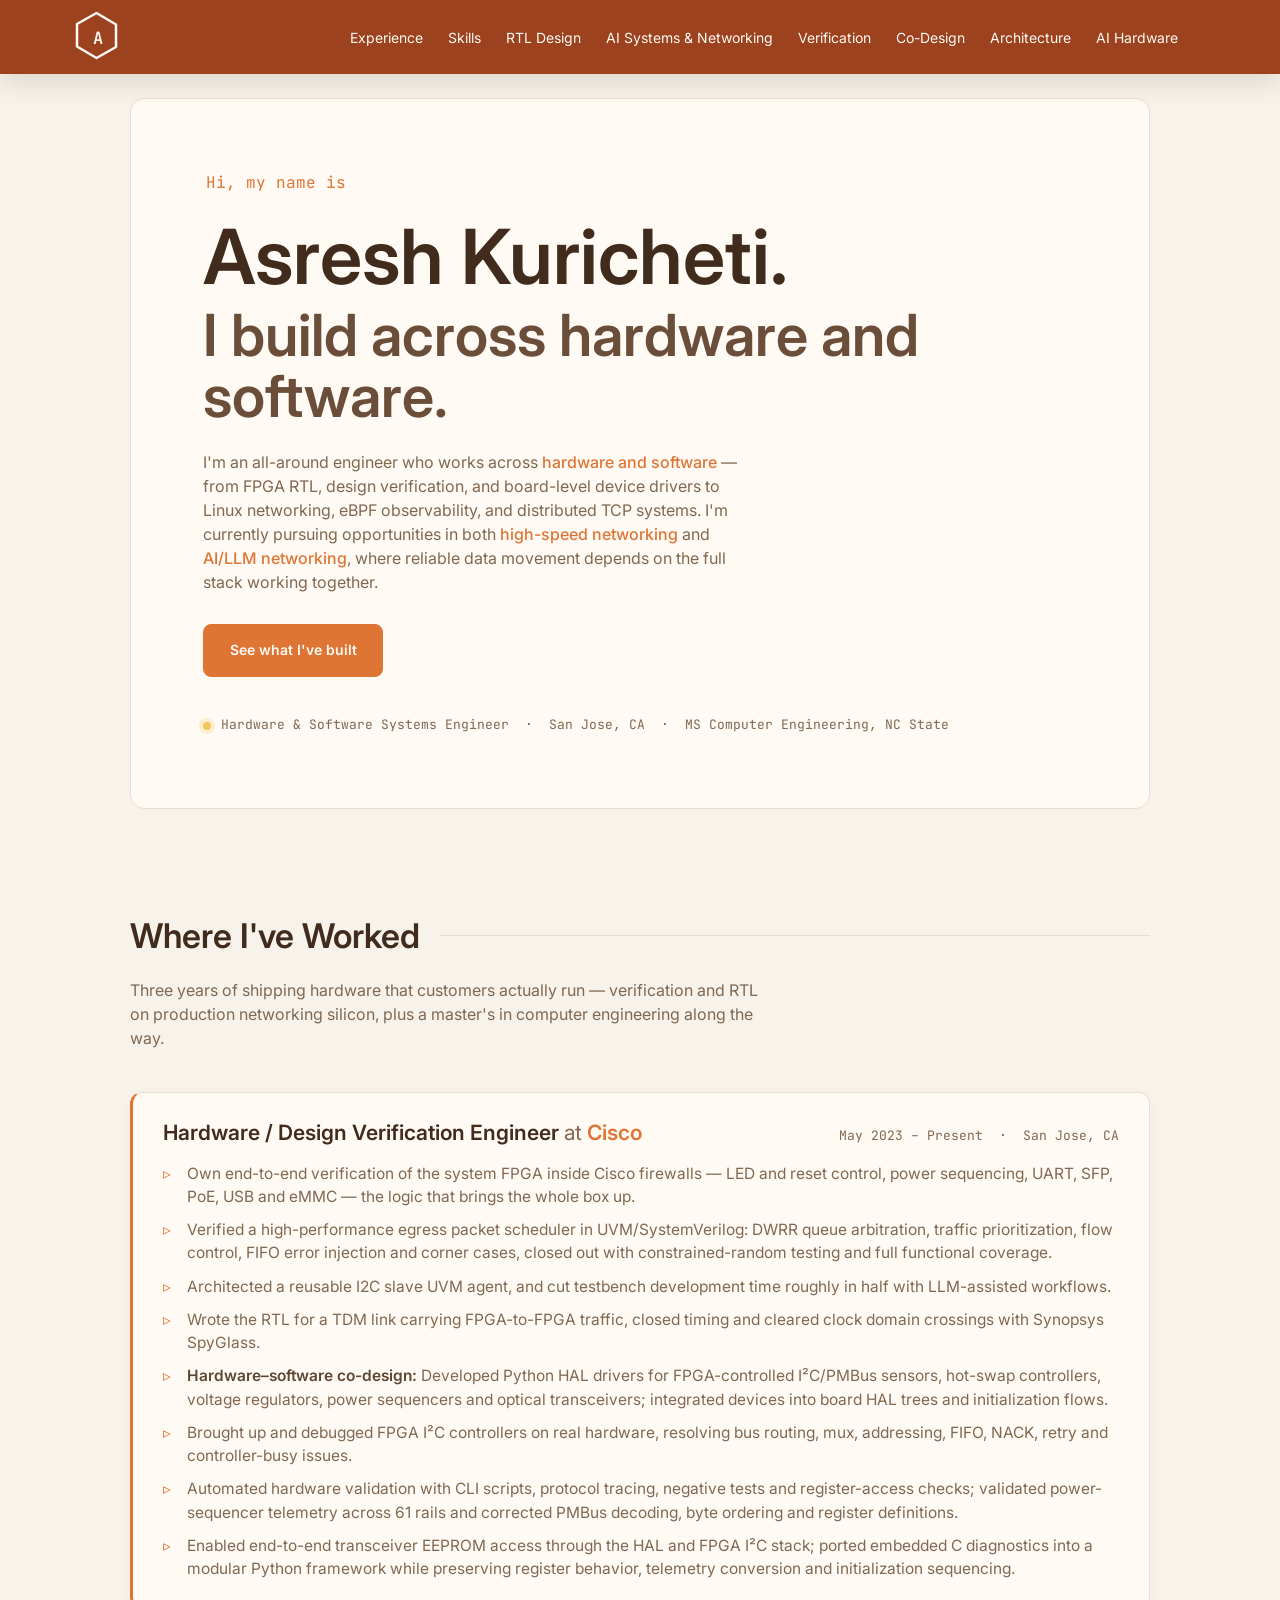
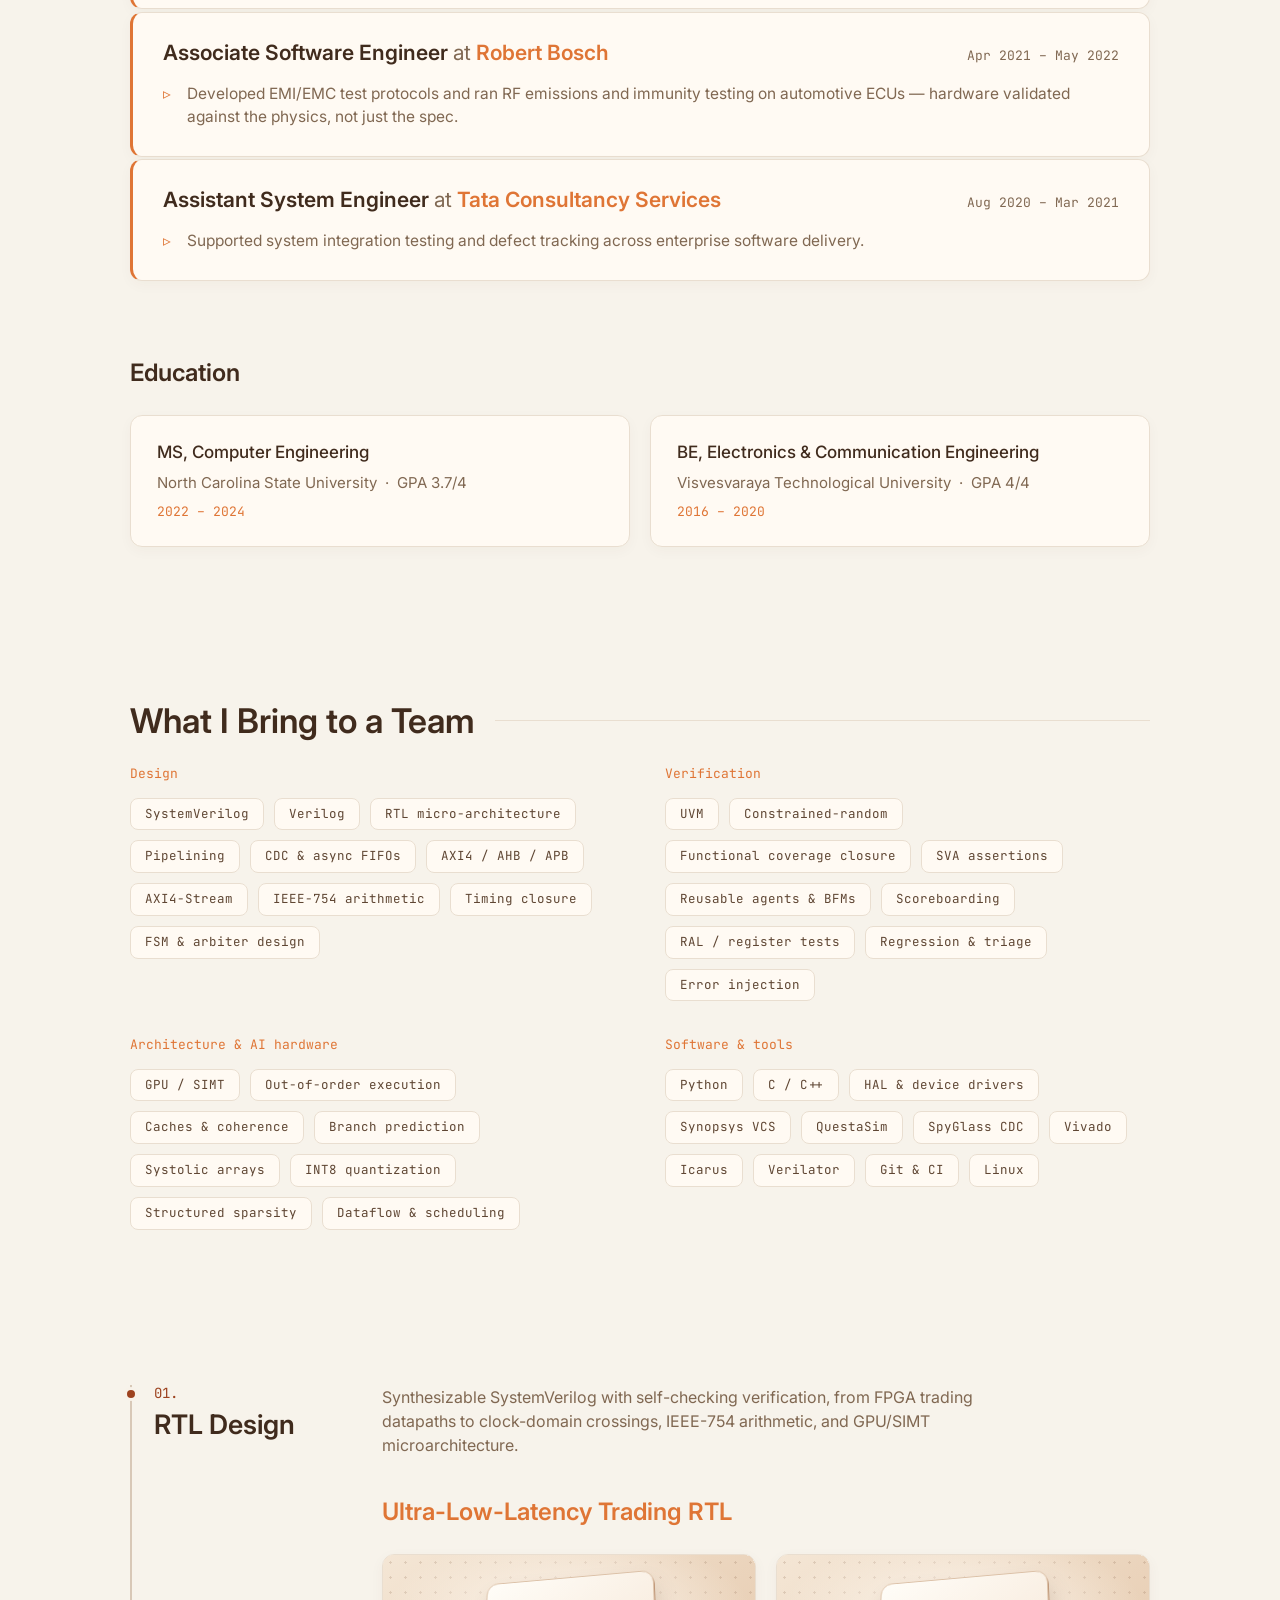
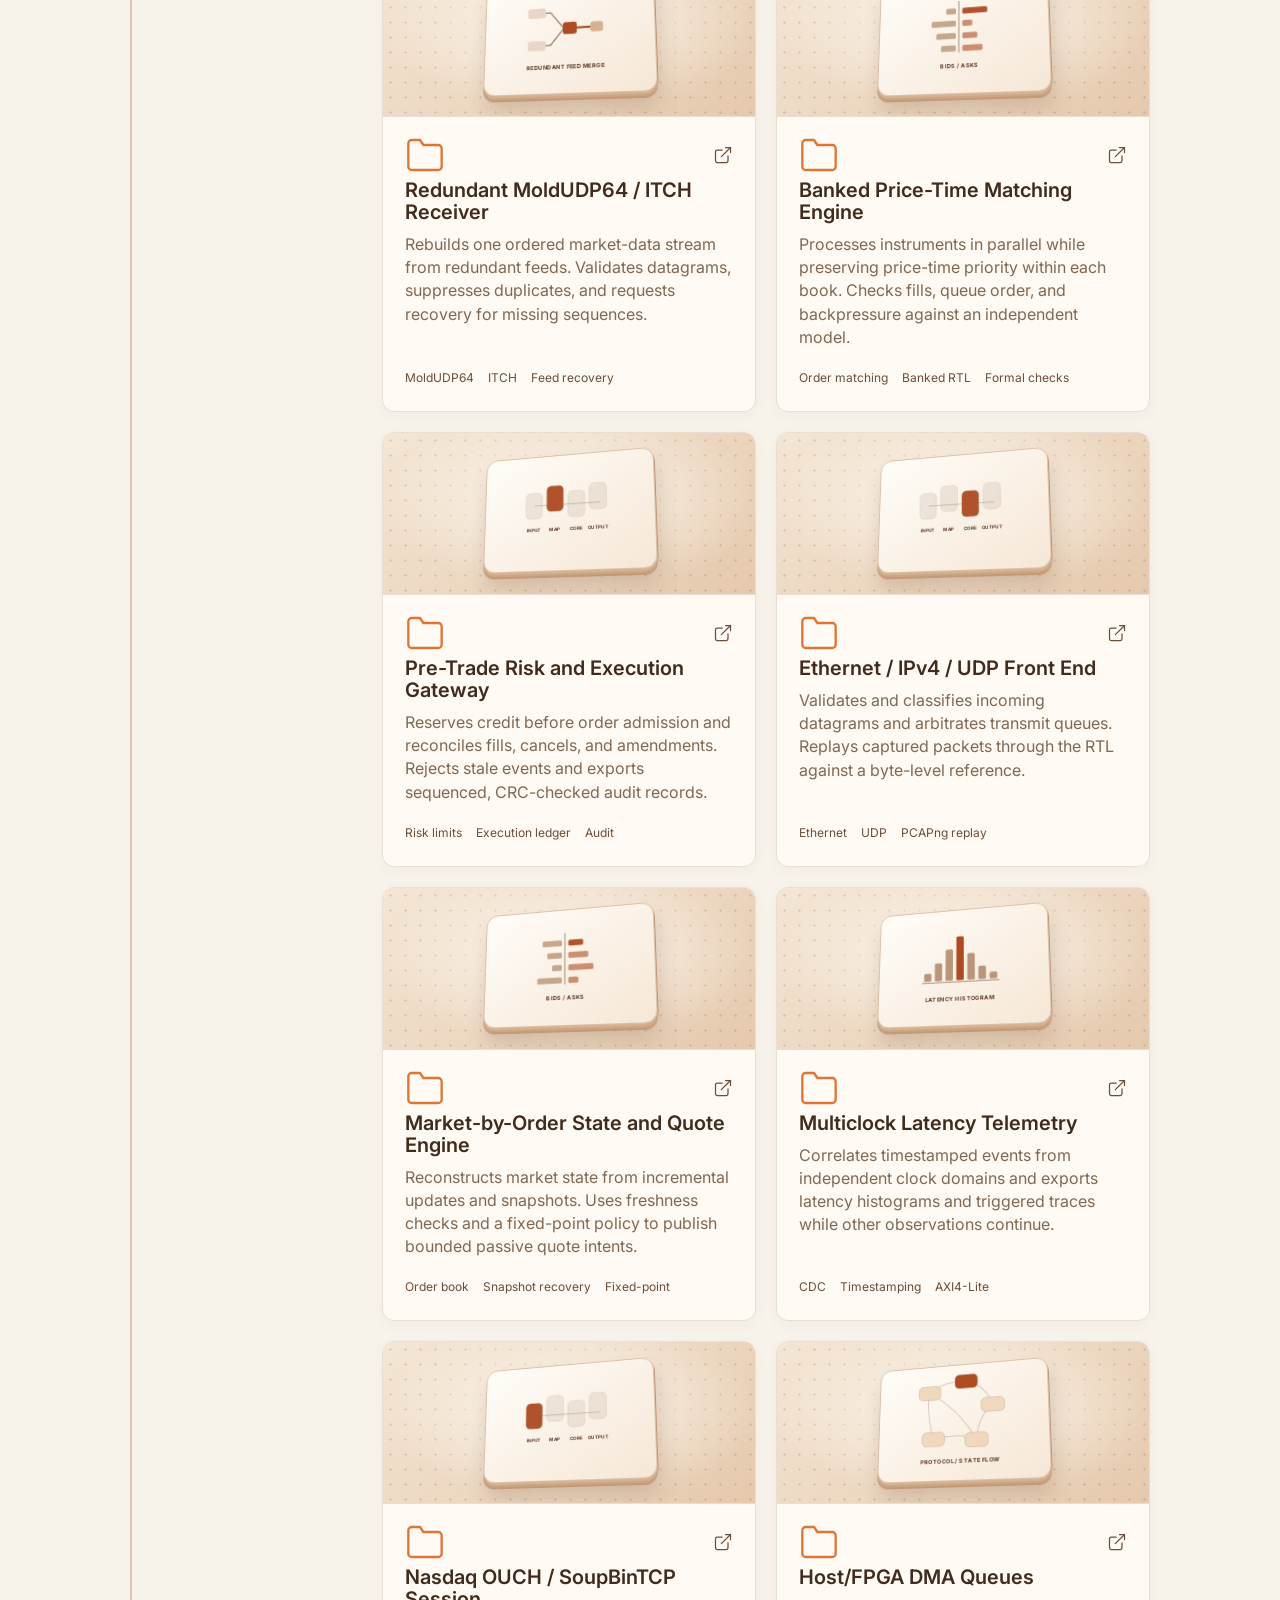
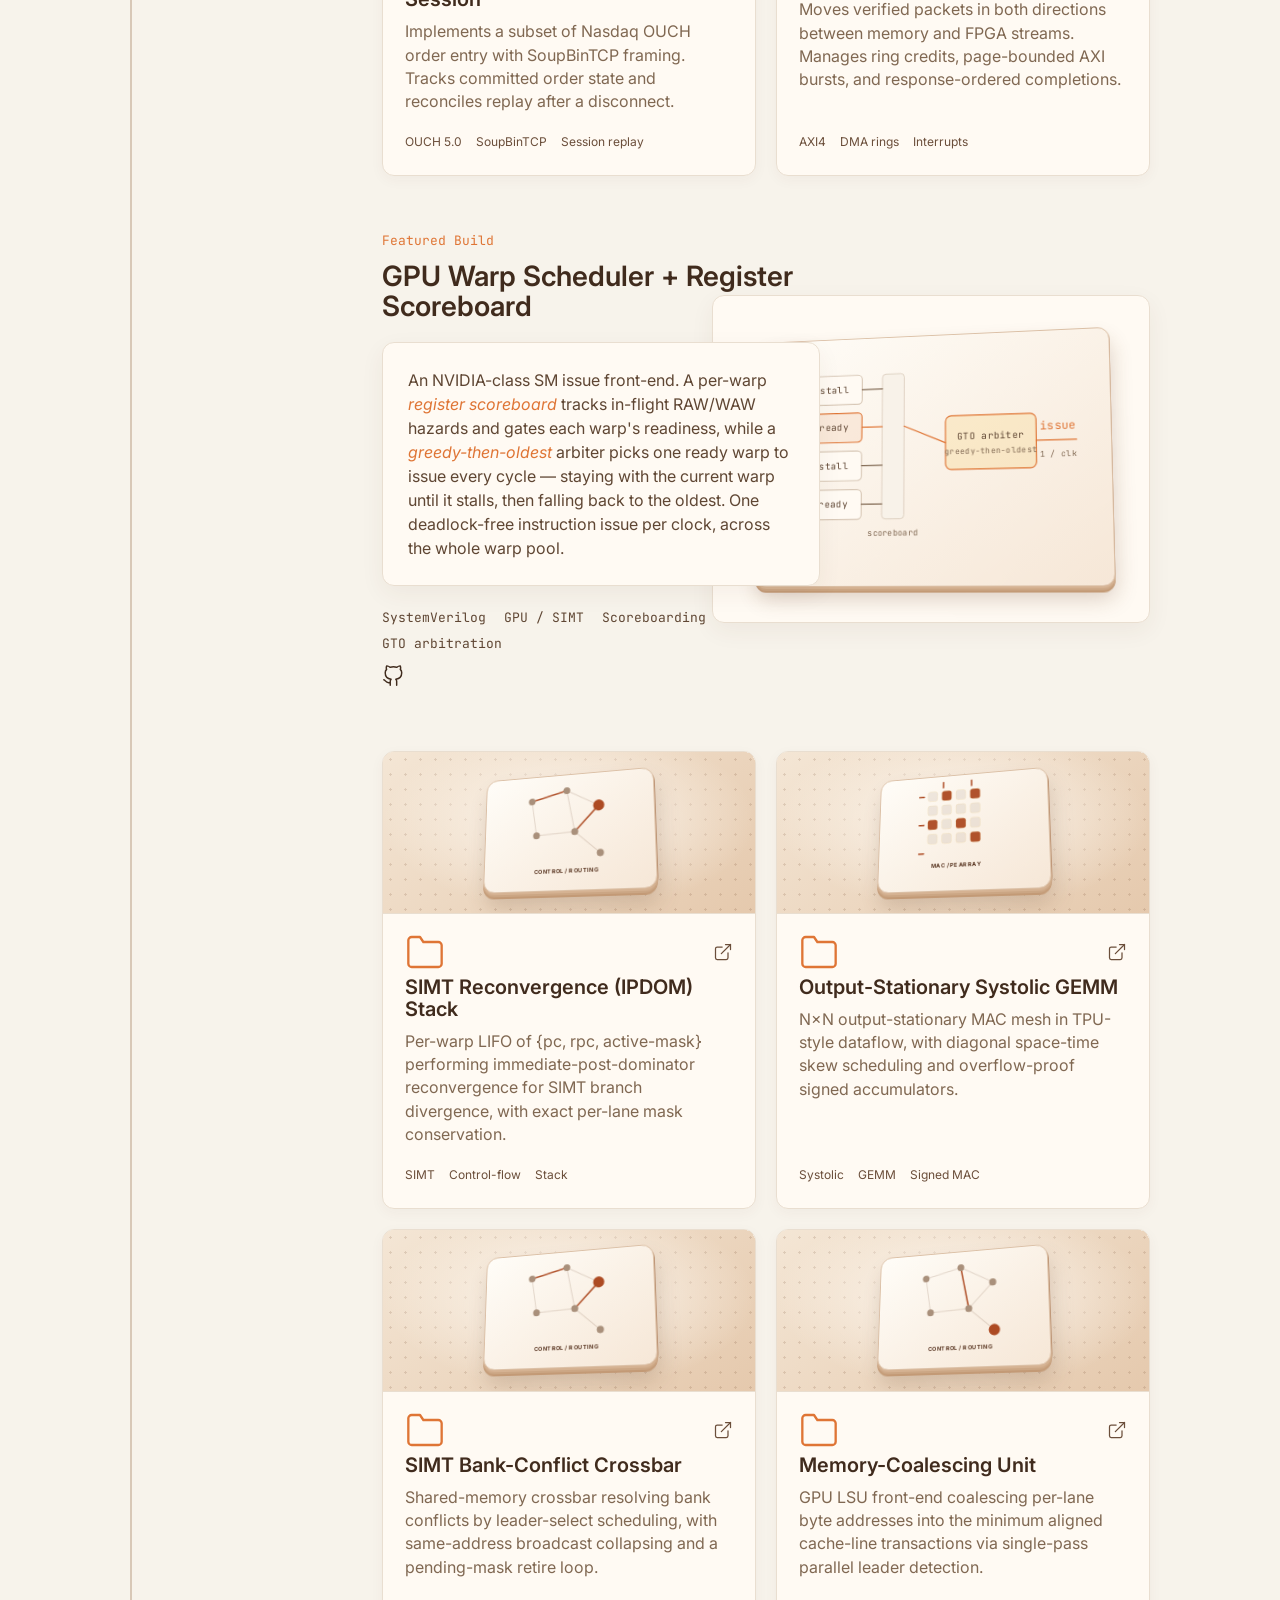
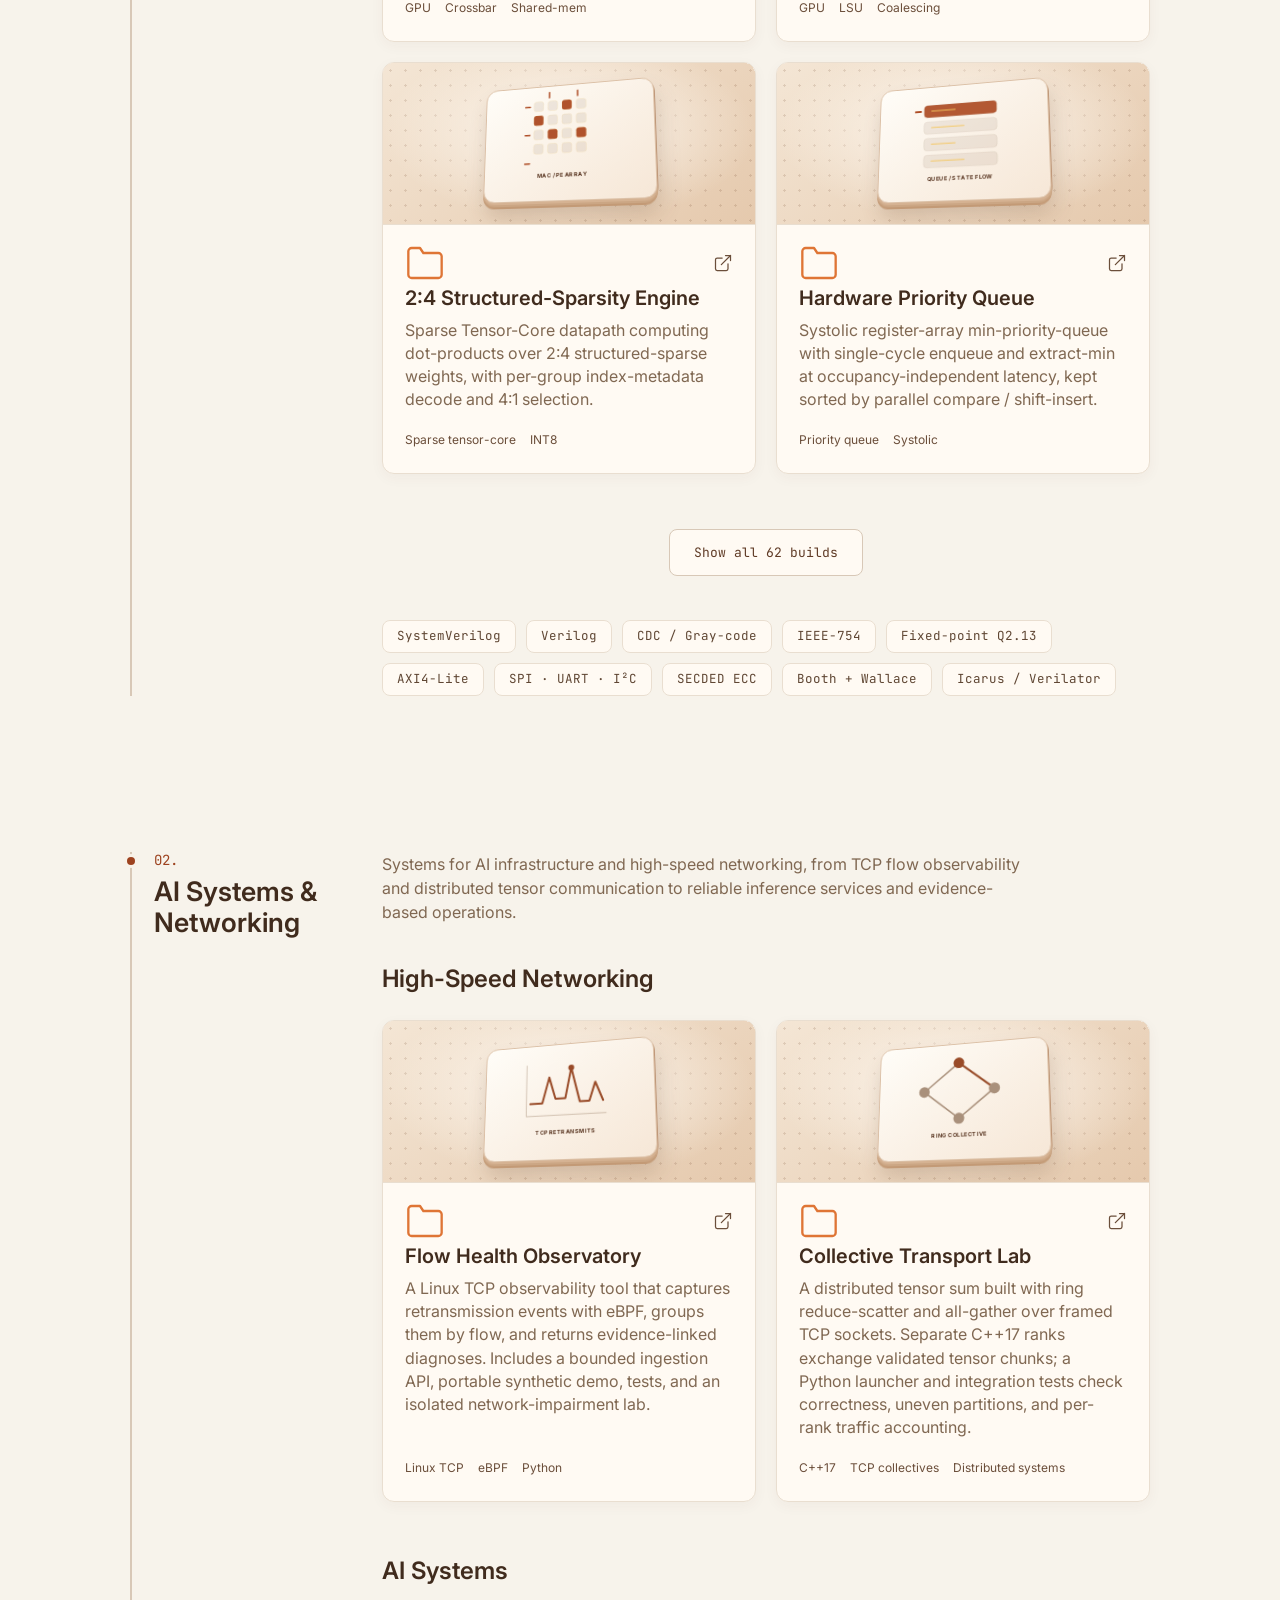
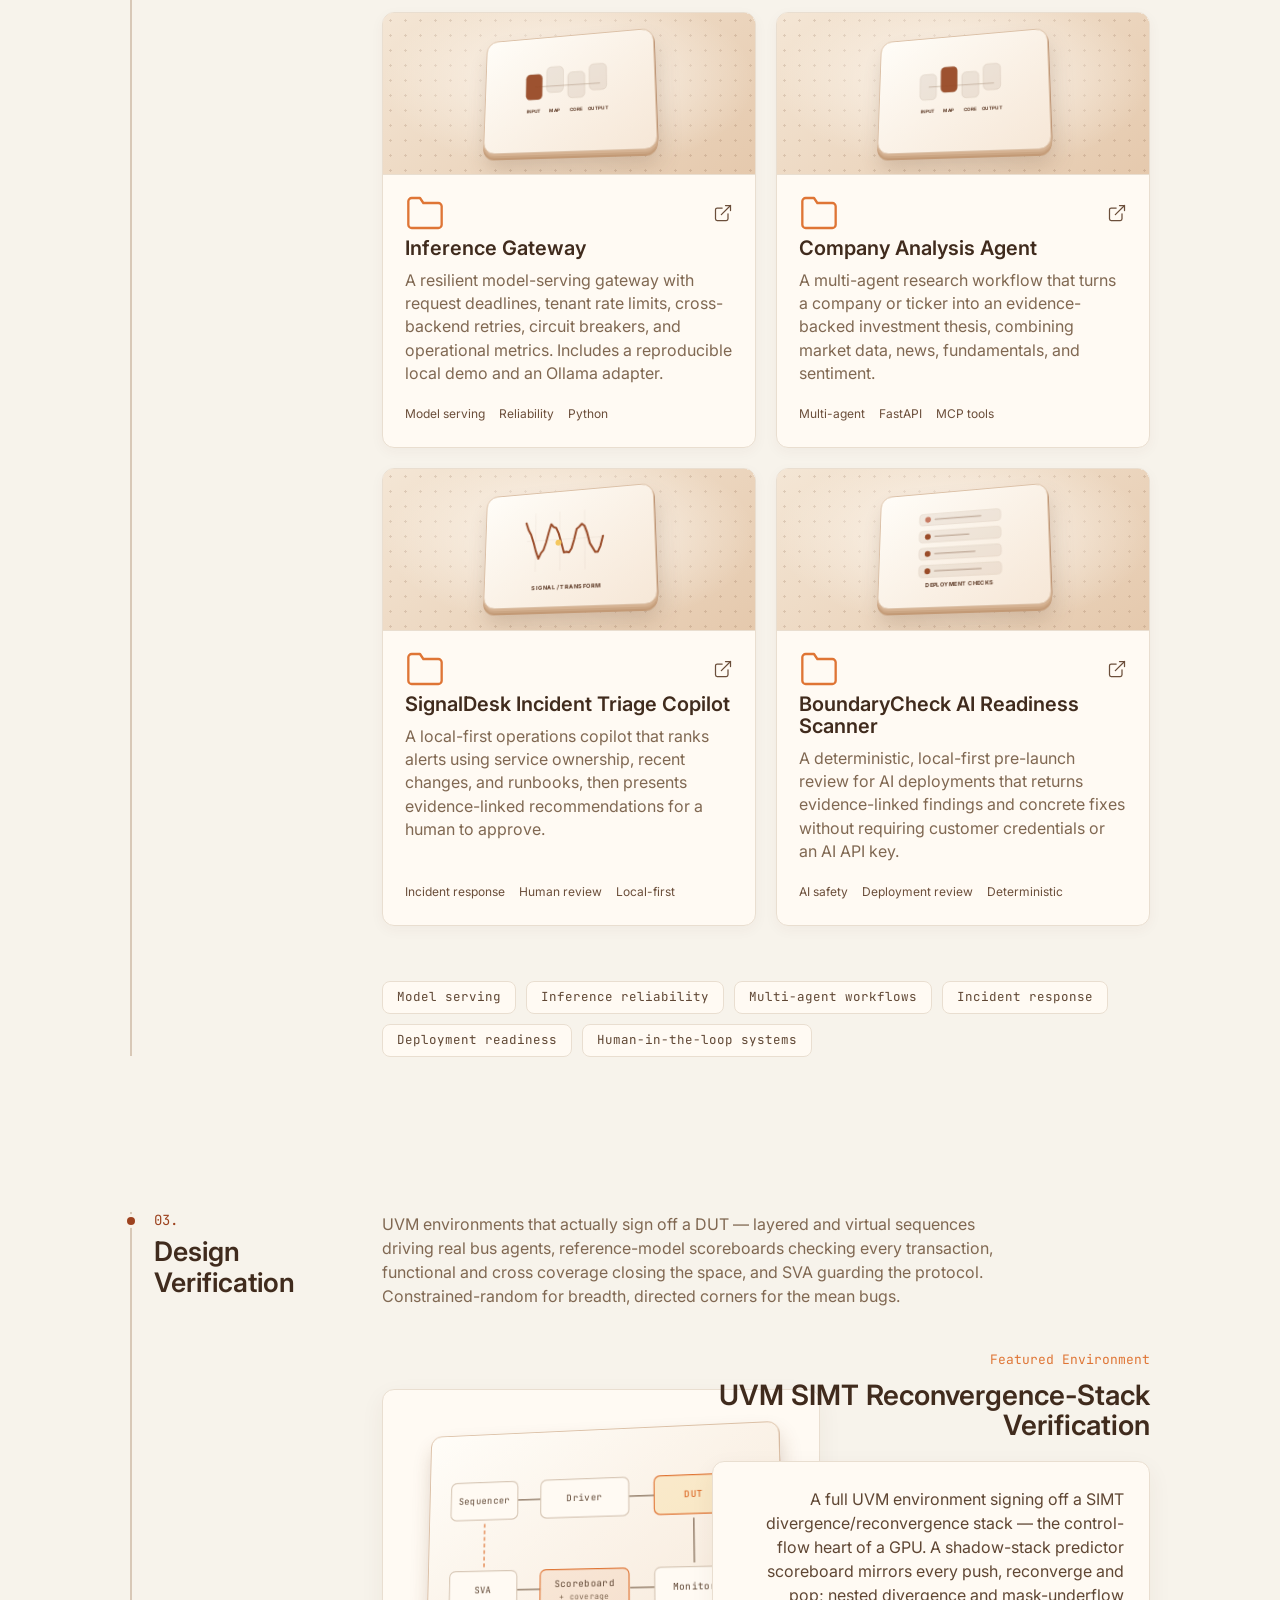
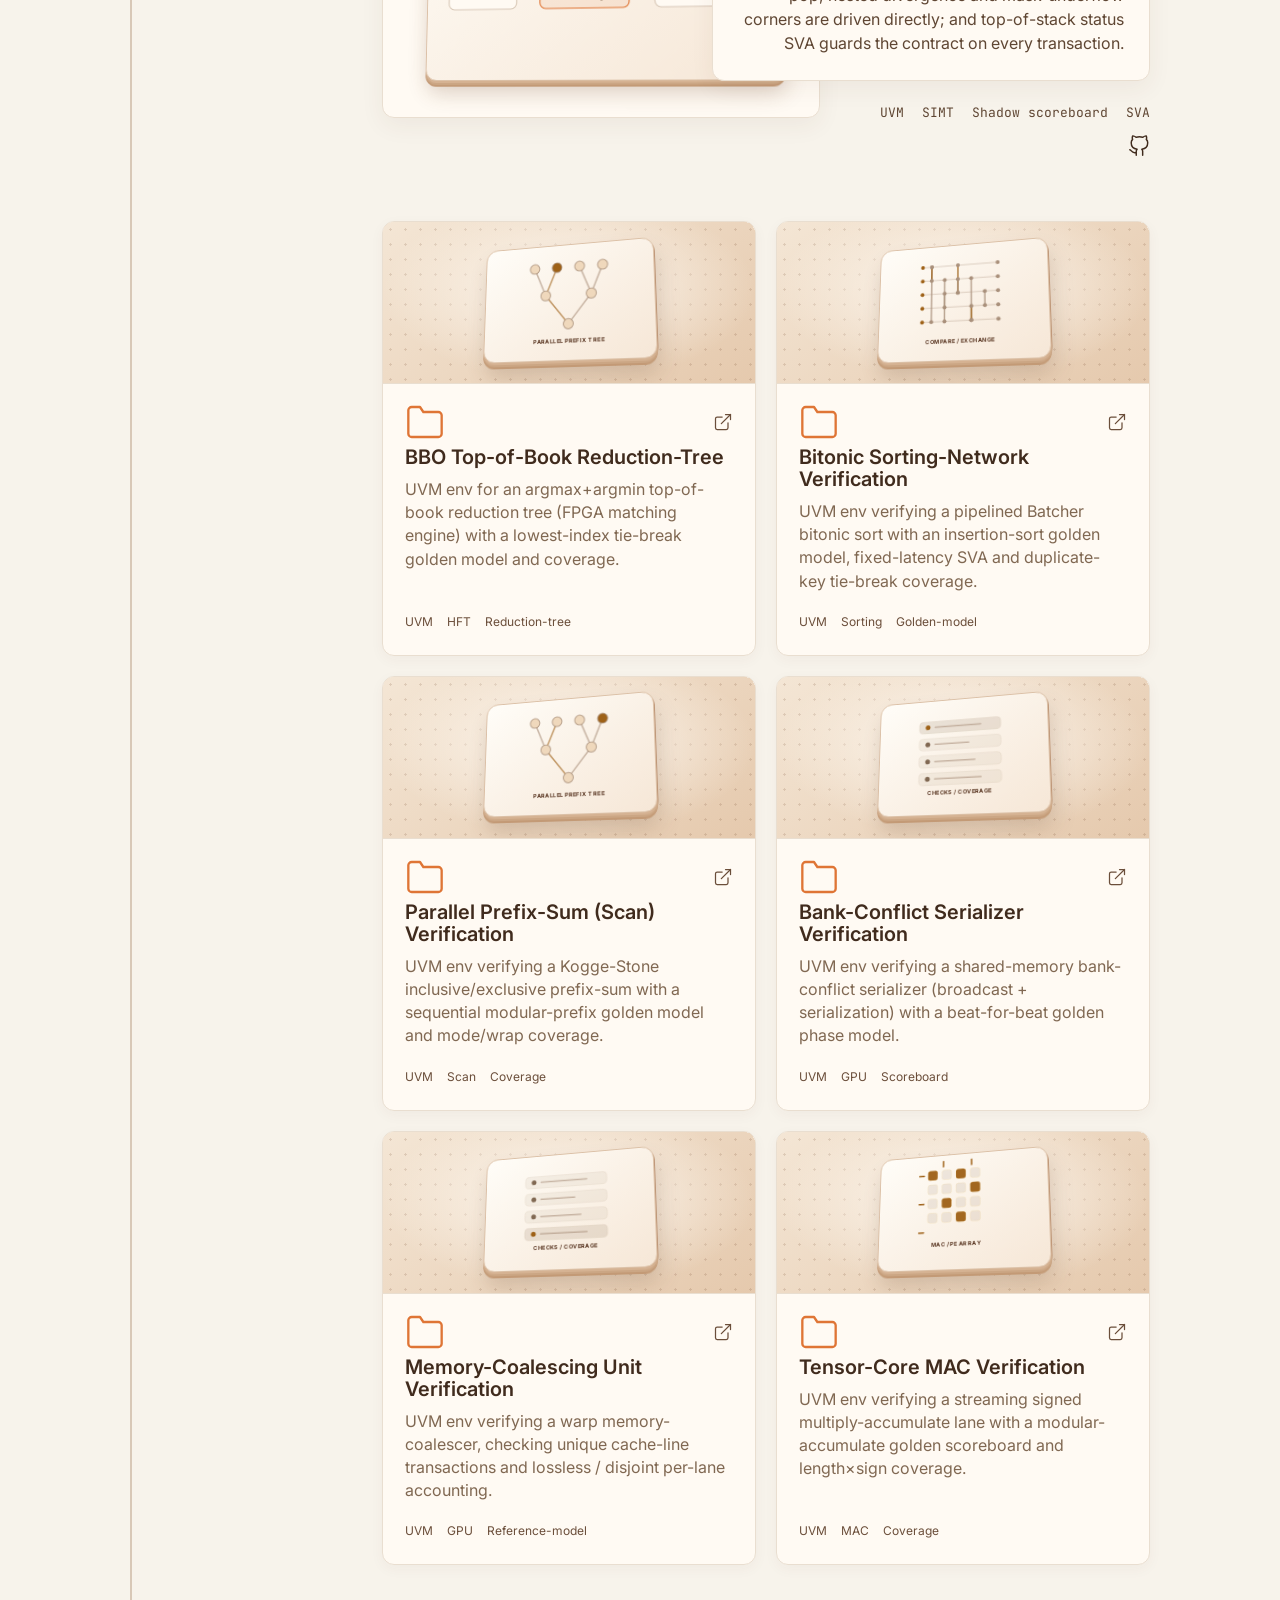
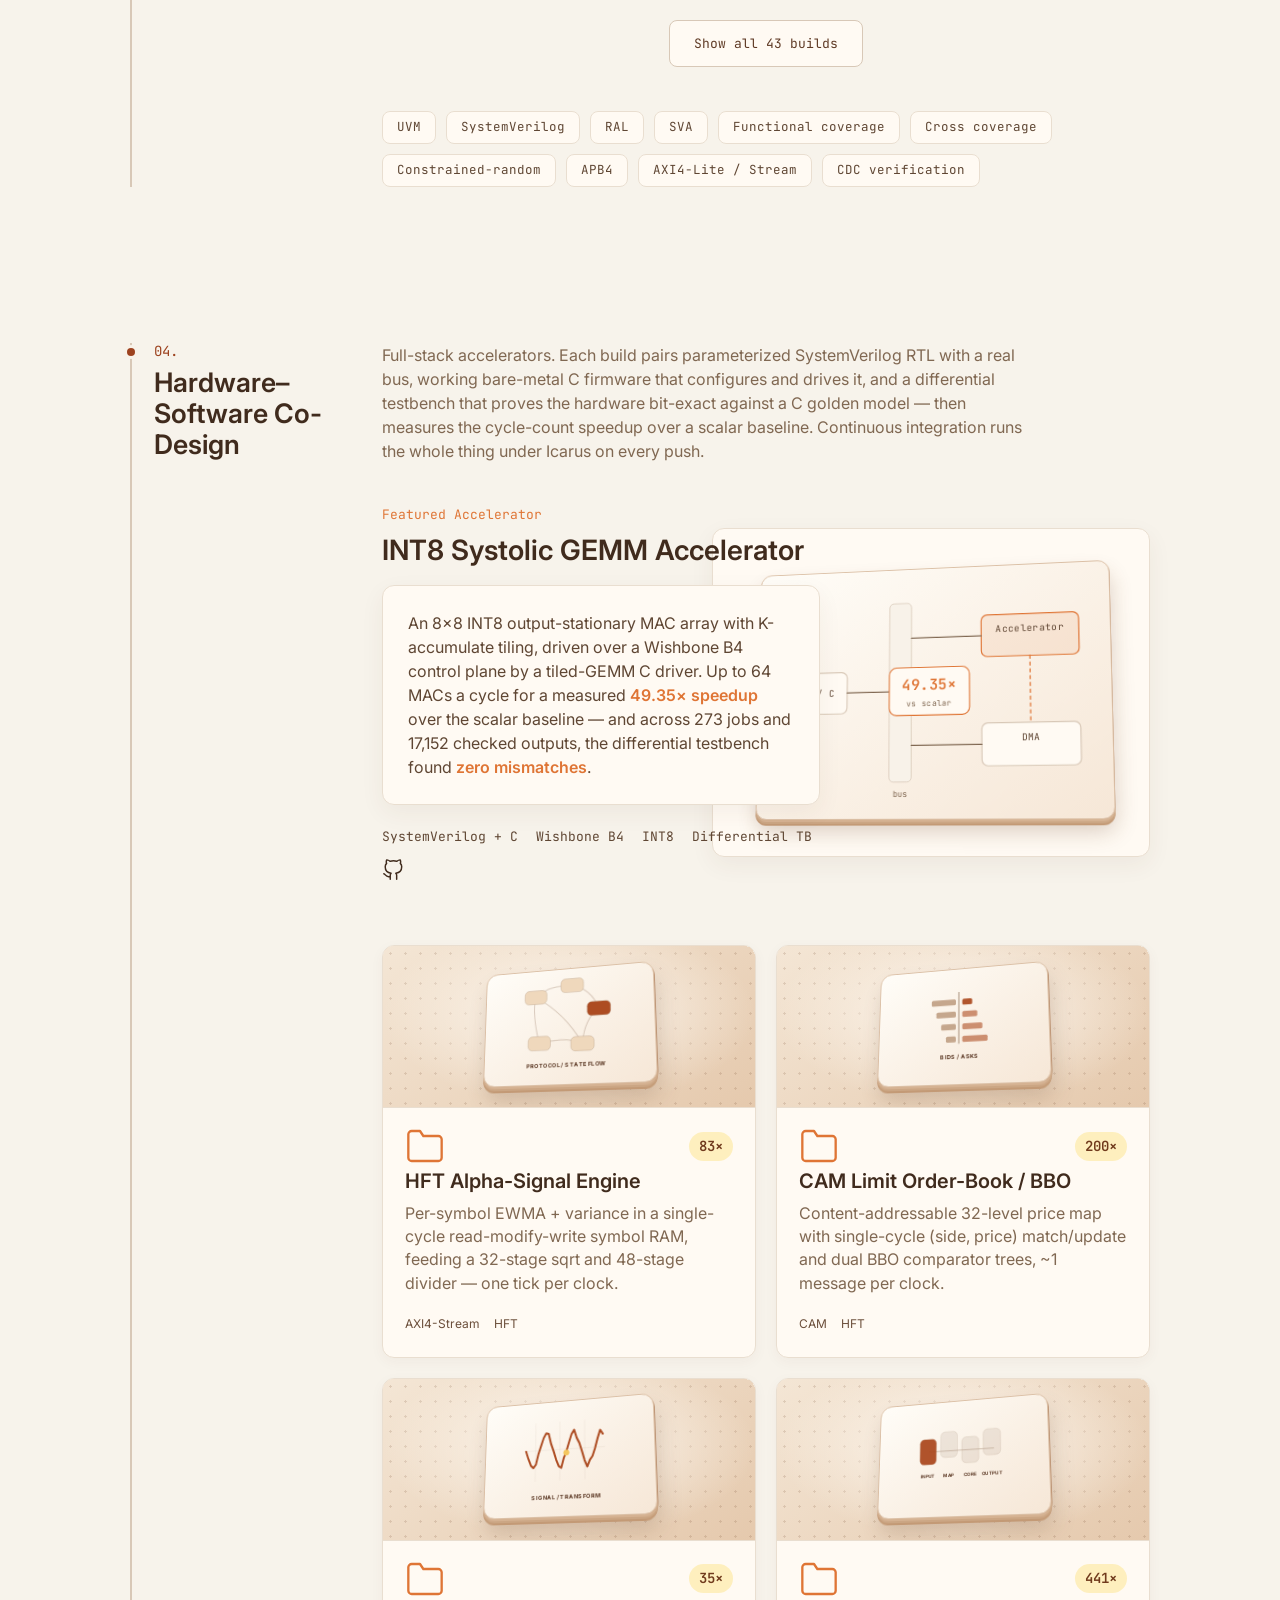
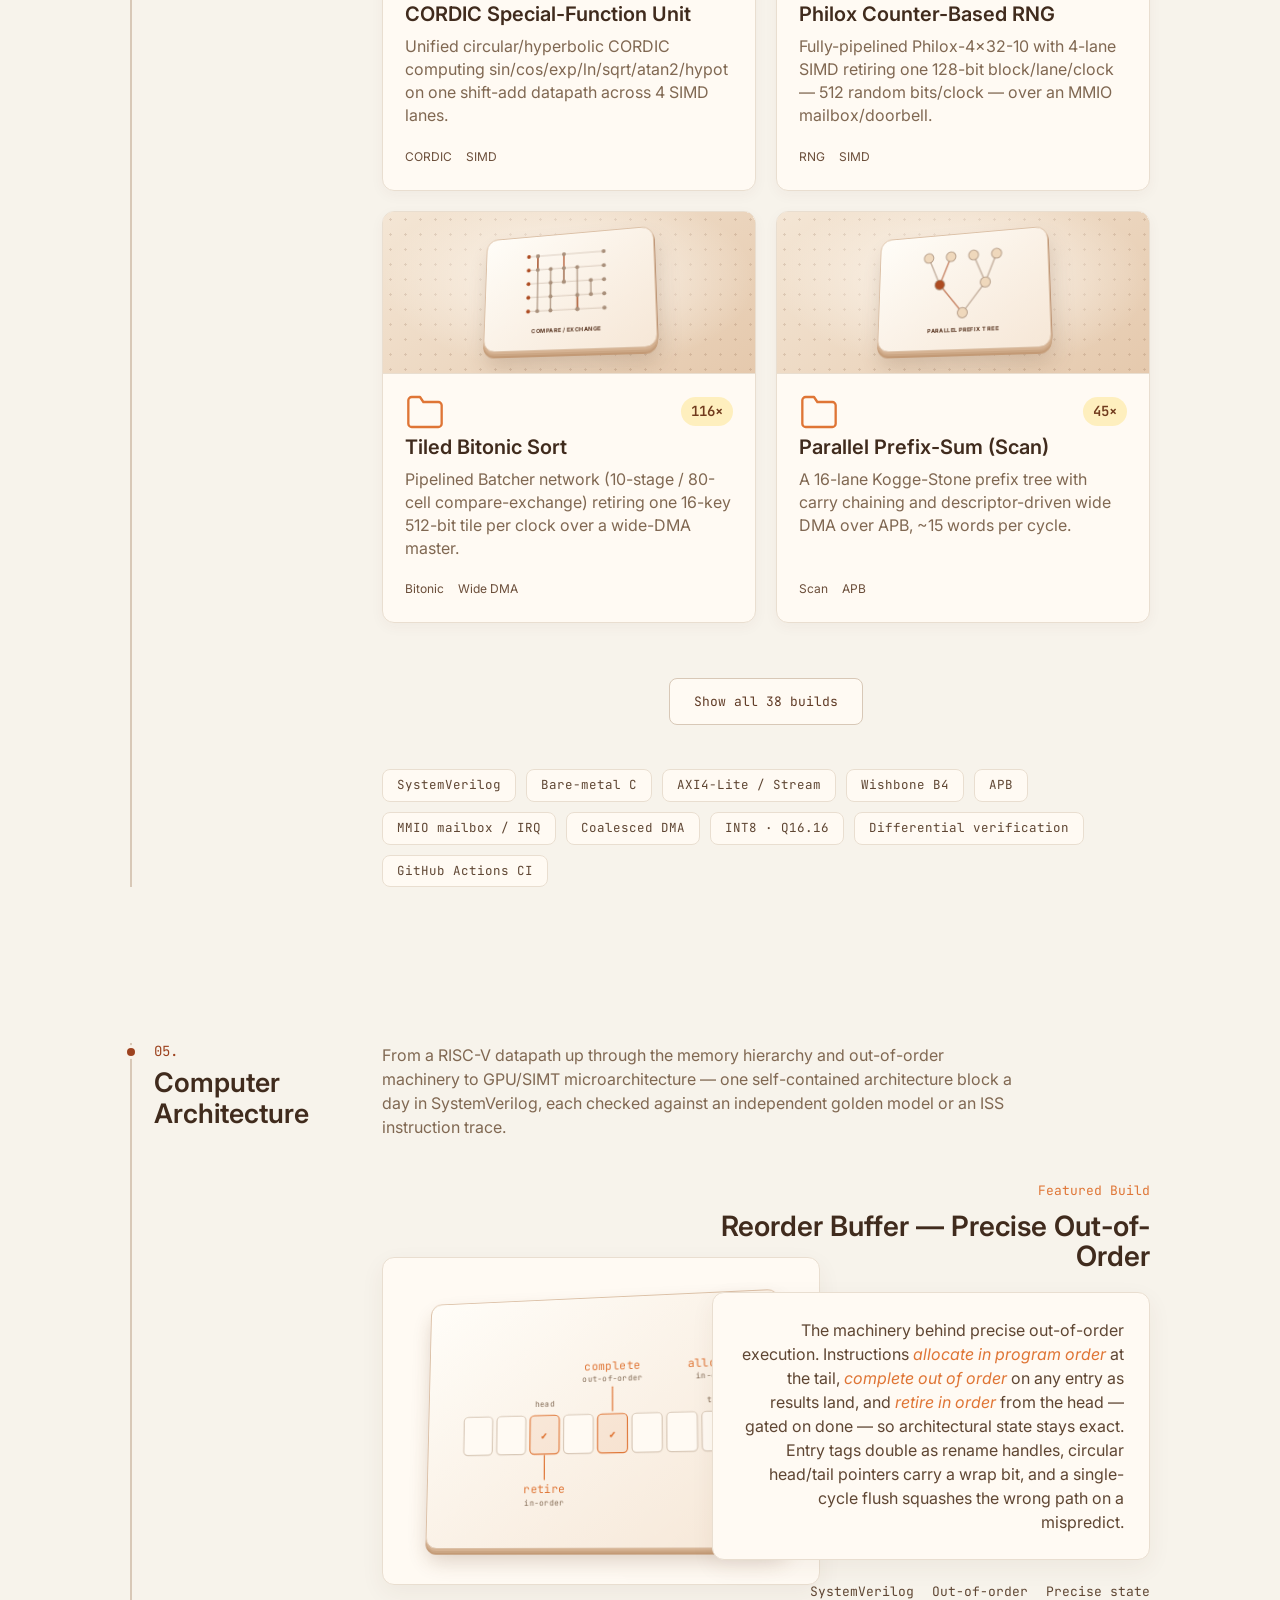
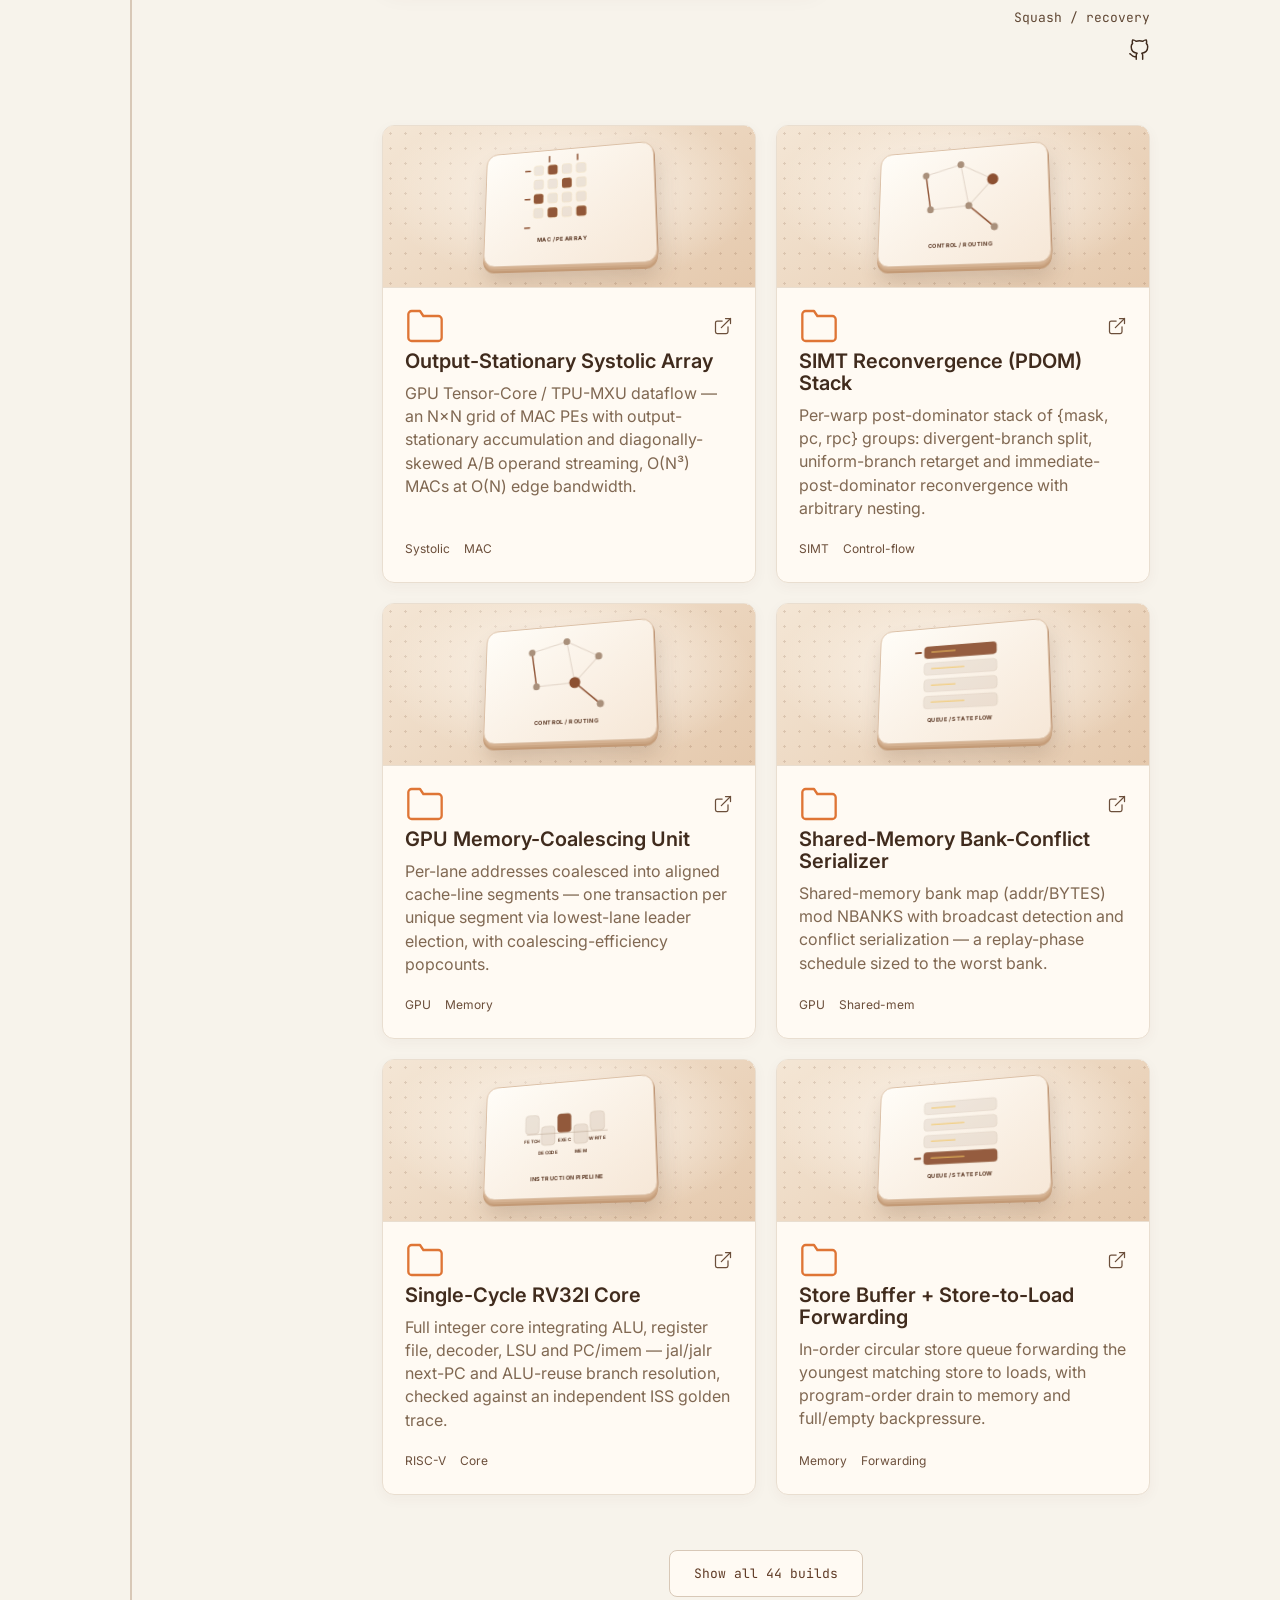
==== commit 071361bb: "Animate project illustrations and add subject rails" ====
--- a/index.html
+++ b/index.html
@@ -22,7 +22,7 @@
   <link rel="preconnect" href="https://fonts.gstatic.com" crossorigin />
   <link href="https://fonts.googleapis.com/css2?family=Inter:wght@400;500;600;700&family=JetBrains+Mono:wght@400;500&display=swap" rel="stylesheet" />
 
-  <link rel="stylesheet" href="css/styles.css?v=20261016-mobile" />
+  <link rel="stylesheet" href="css/styles.css?v=20261124-project-previews" />
 
   <!-- Progressive enhancement: mark JS available before first paint so reveal
        animations only apply when JS can un-hide them (no-JS = fully visible). -->
@@ -261,8 +261,12 @@
   </section>
 
   <!-- ============ 01. RTL DESIGN ============ -->
-  <section id="rtl" class="numbered-section">
-    <h2 class="numbered-heading reveal"><span class="section-num">01.</span> RTL Design</h2>
+  <section id="rtl" class="numbered-section" aria-labelledby="subject-rtl">
+    <div class="project-layout">
+      <header class="project-subject">
+        <h2 id="subject-rtl" class="numbered-heading reveal"><span class="section-num">01.</span> RTL Design</h2>
+      </header>
+      <div class="project-content">
     <p class="section-intro reveal">
       Synthesizable SystemVerilog with self-checking verification, from FPGA trading datapaths to
       clock-domain crossings, IEEE-754 arithmetic, and GPU/SIMT microarchitecture.
@@ -1003,11 +1007,17 @@
       <li>SystemVerilog</li><li>Verilog</li><li>CDC / Gray-code</li><li>IEEE-754</li><li>Fixed-point Q2.13</li>
       <li>AXI4-Lite</li><li>SPI · UART · I²C</li><li>SECDED ECC</li><li>Booth + Wallace</li><li>Icarus / Verilator</li>
     </ul>
+      </div>
+    </div>
   </section>
 
   <!-- ============ 02. AI SYSTEMS & NETWORKING ============ -->
-  <section id="aisystems" class="numbered-section">
-    <h2 class="numbered-heading reveal"><span class="section-num">02.</span> AI Systems &amp; Networking</h2>
+  <section id="aisystems" class="numbered-section" aria-labelledby="subject-aisystems">
+    <div class="project-layout">
+      <header class="project-subject">
+        <h2 id="subject-aisystems" class="numbered-heading reveal"><span class="section-num">02.</span> AI Systems &amp; Networking</h2>
+      </header>
+      <div class="project-content">
     <p class="section-intro reveal">
       Systems for AI infrastructure and high-speed networking, from TCP flow observability and distributed
       tensor communication to reliable inference services and evidence-based operations.
@@ -1081,11 +1091,17 @@
       <li>Model serving</li><li>Inference reliability</li><li>Multi-agent workflows</li>
       <li>Incident response</li><li>Deployment readiness</li><li>Human-in-the-loop systems</li>
     </ul>
+      </div>
+    </div>
   </section>
 
   <!-- ============ 03. DESIGN VERIFICATION ============ -->
-  <section id="verification" class="numbered-section">
-    <h2 class="numbered-heading reveal"><span class="section-num">03.</span> Design Verification</h2>
+  <section id="verification" class="numbered-section" aria-labelledby="subject-verification">
+    <div class="project-layout">
+      <header class="project-subject">
+        <h2 id="subject-verification" class="numbered-heading reveal"><span class="section-num">03.</span> Design Verification</h2>
+      </header>
+      <div class="project-content">
     <p class="section-intro reveal">
       UVM environments that actually sign off a DUT — layered and virtual sequences driving real bus agents,
       reference-model scoreboards checking every transaction, functional and cross coverage closing the
@@ -1556,11 +1572,17 @@
       <li>UVM</li><li>SystemVerilog</li><li>RAL</li><li>SVA</li><li>Functional coverage</li>
       <li>Cross coverage</li><li>Constrained-random</li><li>APB4</li><li>AXI4-Lite / Stream</li><li>CDC verification</li>
     </ul>
+      </div>
+    </div>
   </section>
 
   <!-- ============ 04. HW/SOFTWARE CO-DESIGN ============ -->
-  <section id="codesign" class="numbered-section">
-    <h2 class="numbered-heading reveal"><span class="section-num">04.</span> Hardware&#8211;Software Co-Design</h2>
+  <section id="codesign" class="numbered-section" aria-labelledby="subject-codesign">
+    <div class="project-layout">
+      <header class="project-subject">
+        <h2 id="subject-codesign" class="numbered-heading reveal"><span class="section-num">04.</span> Hardware&#8211;Software Co-Design</h2>
+      </header>
+      <div class="project-content">
     <p class="section-intro reveal">
       Full-stack accelerators. Each build pairs parameterized SystemVerilog RTL with a real bus, working
       bare-metal C firmware that configures and drives it, and a differential testbench that proves the
@@ -1975,11 +1997,17 @@
       <li>SystemVerilog</li><li>Bare-metal C</li><li>AXI4-Lite / Stream</li><li>Wishbone B4</li><li>APB</li>
       <li>MMIO mailbox / IRQ</li><li>Coalesced DMA</li><li>INT8 · Q16.16</li><li>Differential verification</li><li>GitHub Actions CI</li>
     </ul>
+      </div>
+    </div>
   </section>
 
   <!-- ============ 05. COMPUTER ARCHITECTURE ============ -->
-  <section id="comparch" class="numbered-section">
-    <h2 class="numbered-heading reveal"><span class="section-num">05.</span> Computer Architecture</h2>
+  <section id="comparch" class="numbered-section" aria-labelledby="subject-comparch">
+    <div class="project-layout">
+      <header class="project-subject">
+        <h2 id="subject-comparch" class="numbered-heading reveal"><span class="section-num">05.</span> Computer Architecture</h2>
+      </header>
+      <div class="project-content">
     <p class="section-intro reveal">
       From a RISC-V datapath up through the memory hierarchy and out-of-order machinery to GPU/SIMT
       microarchitecture — one self-contained architecture block a day in SystemVerilog, each checked against
@@ -2463,11 +2491,17 @@
       <li>SystemVerilog</li><li>RISC-V RV32I</li><li>Caches · TLB</li><li>Branch prediction</li><li>Out-of-order</li>
       <li>Store buffer</li><li>Systolic MAC</li><li>SIMT / GPU</li><li>Golden-model / ISS</li><li>Icarus</li>
     </ul>
+      </div>
+    </div>
   </section>
 
   <!-- ============ 06. AI HARDWARE ============ -->
-  <section id="ai" class="numbered-section">
-    <h2 class="numbered-heading reveal"><span class="section-num">06.</span> AI Hardware Acceleration</h2>
+  <section id="ai" class="numbered-section" aria-labelledby="subject-ai">
+    <div class="project-layout">
+      <header class="project-subject">
+        <h2 id="subject-ai" class="numbered-heading reveal"><span class="section-num">06.</span> AI Hardware Acceleration</h2>
+      </header>
+      <div class="project-content">
     <p class="section-intro reveal">
       Silicon for machine learning. The through-line across everything above: quantized matmul, structured
       sparsity, and the GPU/SIMT dataflow primitives that ML kernels are actually built on — designed as RTL,
@@ -2590,6 +2624,8 @@
       <li>INT8 quantization</li><li>Systolic arrays</li><li>Structured sparsity (2:4)</li><li>Tensor-core MAC</li>
       <li>Softmax / scan</li><li>Top-K sampling</li><li>Dataflow</li><li>SIMD</li><li>SIMT microarchitecture</li>
     </ul>
+      </div>
+    </div>
   </section>
 
   <!-- ============ CONTACT ============ -->
@@ -2598,9 +2634,13 @@
     <h2 class="contact-title reveal">Get In Touch</h2>
     <p class="contact-blurb reveal">
       I'm always happy to talk hardware, software, networking, and systems that bring them together. Whether
-      you've got a role, a collaboration, or an interesting engineering problem — my inbox is open.
+      you're reaching out about an opportunity, a collaboration, or an interesting engineering problem, I'd be glad to connect.
     </p>
-    <a class="btn btn-lg reveal" href="mailto:kasresh402@gmail.com">Say Hello</a>
+    <p class="contact-blurb reveal">
+      Email me at <a href="mailto:kasresh402@gmail.com">kasresh402@gmail.com</a> or message me on
+      <a href="https://www.linkedin.com/in/asresh-kuricheti/" target="_blank" rel="noopener">LinkedIn</a>.
+    </p>
+    <a class="btn btn-lg reveal" href="mailto:kasresh402@gmail.com">Contact Me</a>
   </section>
 </main>
 
@@ -2612,6 +2652,6 @@
   <p class="footer-credit">Designed &amp; built by Asresh Kuricheti</p>
 </footer>
 
-<script src="js/main.js?v=20261017-ai-systems-art"></script>
+<script src="js/main.js?v=20261124-project-previews"></script>
 </body>
 </html>
--- a/css/styles.css
+++ b/css/styles.css
@@ -50,7 +50,7 @@
   line-height: 1.5;
   -webkit-font-smoothing: antialiased;
   text-rendering: optimizeLegibility;
-  overflow-x: hidden;
+  overflow-x: clip;
 }
 
 body.menu-open { overflow: hidden; }
@@ -891,28 +891,112 @@
 
 
 
-/* Project-specific illustrated cover cards */
+/* Project illustrations */
 .project-card::before { display: none; }
 .project-art {
+  --model-accent: #ad4b23;
+  display: grid;
+  place-items: center;
+  flex: none;
+  height: 162px;
+  overflow: hidden;
+  perspective: 540px;
+  border-bottom: 1px solid #e9ded0;
+  background:
+    radial-gradient(ellipse at 50% 42%, rgba(255, 250, 243, .9), transparent 71%),
+    radial-gradient(circle, rgba(114, 73, 45, .17) 1px, transparent 1.4px) 0 0 / 15px 15px,
+    linear-gradient(145deg, #f4e6d5, #e5c9ad);
+}
+#verification .project-art { --model-accent: #9e6117; }
+#codesign .project-art { --model-accent: #ad4c22; }
+#comparch .project-art { --model-accent: #8c5031; }
+#ai .project-art { --model-accent: #9a601d; }
+#aisystems .project-art { --model-accent: #994b28; }
+
+.project-model {
+  --model-depth: 8px;
+  position: relative;
+  width: 100%;
+  color: var(--model-accent, #ad4b23);
+  transform: rotateX(13deg) rotateY(-15deg);
+  transform-style: preserve-3d;
+}
+.project-art .project-model {
+  width: min(72%, 174px);
+  height: 118px;
+}
+.project-model::before {
+  content: '';
+  position: absolute;
+  inset: 0;
+  border: 1px solid #b98f6e;
+  border-radius: 12px;
+  background: #d6b294;
+  box-shadow: 0 12px 21px rgba(100, 59, 32, .23);
+}
+.project-model-face {
+  position: relative;
+  display: grid;
+  place-items: center;
+  height: 100%;
+  padding: 5px;
+  border: 1px solid #dbc0a6;
+  border-radius: 12px;
+  background: linear-gradient(145deg, #fffdf8, #f6e7d7);
+  box-shadow: 0 2px #d5b292, 0 4px #cba684, 0 6px #c39a76;
+  transform: translateZ(var(--model-depth));
+  transform-style: preserve-3d;
+  transition: transform .36s var(--easing);
+}
+.project-art svg {
   display: block;
-  height: 148px;
-  margin: 0;
-  overflow: hidden;
-  border-bottom: 1px solid rgba(91, 64, 40, 0.1);
-  background: #814020;
-}
-.project-art svg { display: block; width: 100%; height: 100%; }
-.project-art text { font-family: Inter, Arial, sans-serif; }
-.project-art .art-kicker { font-size: 13px; font-weight: 800; letter-spacing: 2px; }
-.project-art .art-title { font-size: 20px; font-weight: 700; }
-.project-art .art-caption { font-size: 12px; font-weight: 600; }
-.project-art .art-label { font-size: 11px; font-weight: 700; letter-spacing: 1px; }
-.project-art .art-tiny { font-size: 9px; font-weight: 700; letter-spacing: 1px; }
-@media (max-width: 600px) {
-  .project-art { height: 140px; }
-  .project-art .art-title { font-size: 19px; }
-}
-
+  width: 100%;
+  height: 100%;
+  min-height: 0;
+  transform: translateZ(4px);
+}
+.project-art text { font-family: var(--font-sans); }
+.project-art .art-label { font-size: 11px; font-weight: 700; letter-spacing: .7px; }
+.project-art .art-tiny { font-size: 9px; font-weight: 700; letter-spacing: .5px; }
+.featured-visual.project-preview {
+  perspective: 1000px;
+  padding: clamp(18px, 2.5vw, 36px);
+}
+.featured-visual .project-model {
+  --model-depth: 6px;
+  transform: rotateX(8deg) rotateY(-10deg) scale(.96);
+}
+.featured-visual .project-model-face { padding: 6px; }
+.featured-visual .project-model .diagram { transform: translateZ(4px); }
+
+@media (prefers-reduced-motion: no-preference) {
+  .project-preview-visible .project-model {
+    animation: project-model-rise 4.4s ease-in-out both;
+  }
+  .featured-visual.project-preview-visible .project-model {
+    animation-name: featured-model-rise;
+  }
+  .project-card:focus-within .project-model-face,
+  .featured:focus-within .project-model-face {
+    transform: translateZ(calc(var(--model-depth) + 6px)) rotateY(11deg) rotateX(-6deg);
+  }
+}
+@media (prefers-reduced-motion: no-preference) and (hover: hover) {
+  .project-card:hover .project-model-face,
+  .featured:hover .project-model-face {
+    transform: translateZ(calc(var(--model-depth) + 6px)) rotateY(11deg) rotateX(-6deg);
+  }
+}
+@keyframes project-model-rise {
+  0%, 100% { transform: rotateX(13deg) rotateY(-15deg); }
+  42% { transform: translateY(-7px) rotateX(-5deg) rotateY(14deg); }
+  72% { transform: translateY(-3px) rotateX(5deg) rotateY(3deg); }
+}
+@keyframes featured-model-rise {
+  0%, 100% { transform: rotateX(8deg) rotateY(-10deg) scale(.96); }
+  42% { transform: translateY(-5px) rotateX(-4deg) rotateY(9deg) scale(.96); }
+  72% { transform: translateY(-2px) rotateX(3deg) rotateY(1deg) scale(.96); }
+}
 
 /* Roadmap.sh-inspired product palette and layout */
 body { background:#f7f3eb; color:#6b4e3a; }
@@ -983,7 +1067,6 @@
   box-shadow:0 4px 14px rgba(91,53,35,.045);
 }
 .project-card:hover { box-shadow:0 12px 24px rgba(91,53,35,.1); }
-.project-art { background:linear-gradient(135deg,#fff4e5,#f1d7ba); border-bottom:1px solid #e9ded0; }
 .card-folder, .card-link:hover, .card-title a:hover, .card-more .card-tech { color:#df7535; }
 .card-metric { color:#713b1d; background:rgba(250,204,21,.24); }
 .card-more { background:linear-gradient(180deg,#fffaf3,#f8f2e9); }
@@ -1087,8 +1170,8 @@
   .featured-desc { padding: 16px; }
   .featured-visual { padding: 10px; }
   .projects-grid { gap: 14px; margin-bottom: 42px; }
-  .project-card { padding: 22px 18px; }
-  .project-art { height: 144px; }
+  .project-art { height: 150px; }
+  .project-art .project-model { height: 110px; }
   .card-title { font-size: 19px; }
   .card-desc { font-size: 15px; }
   .card-tech { gap: 6px 10px; font-size: 11px; }
@@ -1105,6 +1188,66 @@
 @media (max-width: 360px) {
   #content { padding: 0 27px; }
   .hero { padding-left: 0; padding-right: 0; }
-  .project-card { padding: 20px 16px; }
   .featured-desc { padding: 14px; }
 }
+
+/* Project subjects and their collections share a vertical guide. */
+.project-layout {
+  --subject-inset: 16px;
+  display: grid;
+  grid-template-columns: minmax(0, 1fr);
+  gap: 22px;
+  padding-inline-start: var(--subject-inset);
+  border-inline-start: 2px solid #d8c8b7;
+}
+
+.project-subject {
+  position: relative;
+  align-self: start;
+}
+
+.project-subject::before {
+  content: '';
+  position: absolute;
+  inset-block-start: 5px;
+  inset-inline-start: calc(-1 * var(--subject-inset) - 5px);
+  width: 8px;
+  height: 8px;
+  border-radius: 50%;
+  background: #9d421f;
+  box-shadow: 0 0 0 3px var(--cream);
+}
+
+.project-subject .numbered-heading {
+  display: block;
+  margin: 0;
+  font-size: clamp(22px, 2.1vw, 28px);
+  line-height: 1.15;
+  white-space: normal;
+  overflow-wrap: anywhere;
+}
+
+.project-subject .numbered-heading::after { content: none; }
+
+.project-subject .section-num {
+  display: block;
+  margin: 0 0 8px;
+  font-size: 14px;
+  color: #9d421f;
+}
+
+.project-content { min-width: 0; }
+
+@media (min-width: 881px) {
+  .project-layout {
+    --subject-inset: 22px;
+    grid-template-columns: clamp(155px, 16vw, 190px) minmax(0, 1fr);
+    column-gap: clamp(24px, 3vw, 40px);
+  }
+
+  .project-subject { position: sticky; top: calc(var(--nav-height) + 20px); }
+
+  .project-content .projects-grid {
+    grid-template-columns: repeat(auto-fill, minmax(min(100%, 260px), 1fr));
+  }
+}
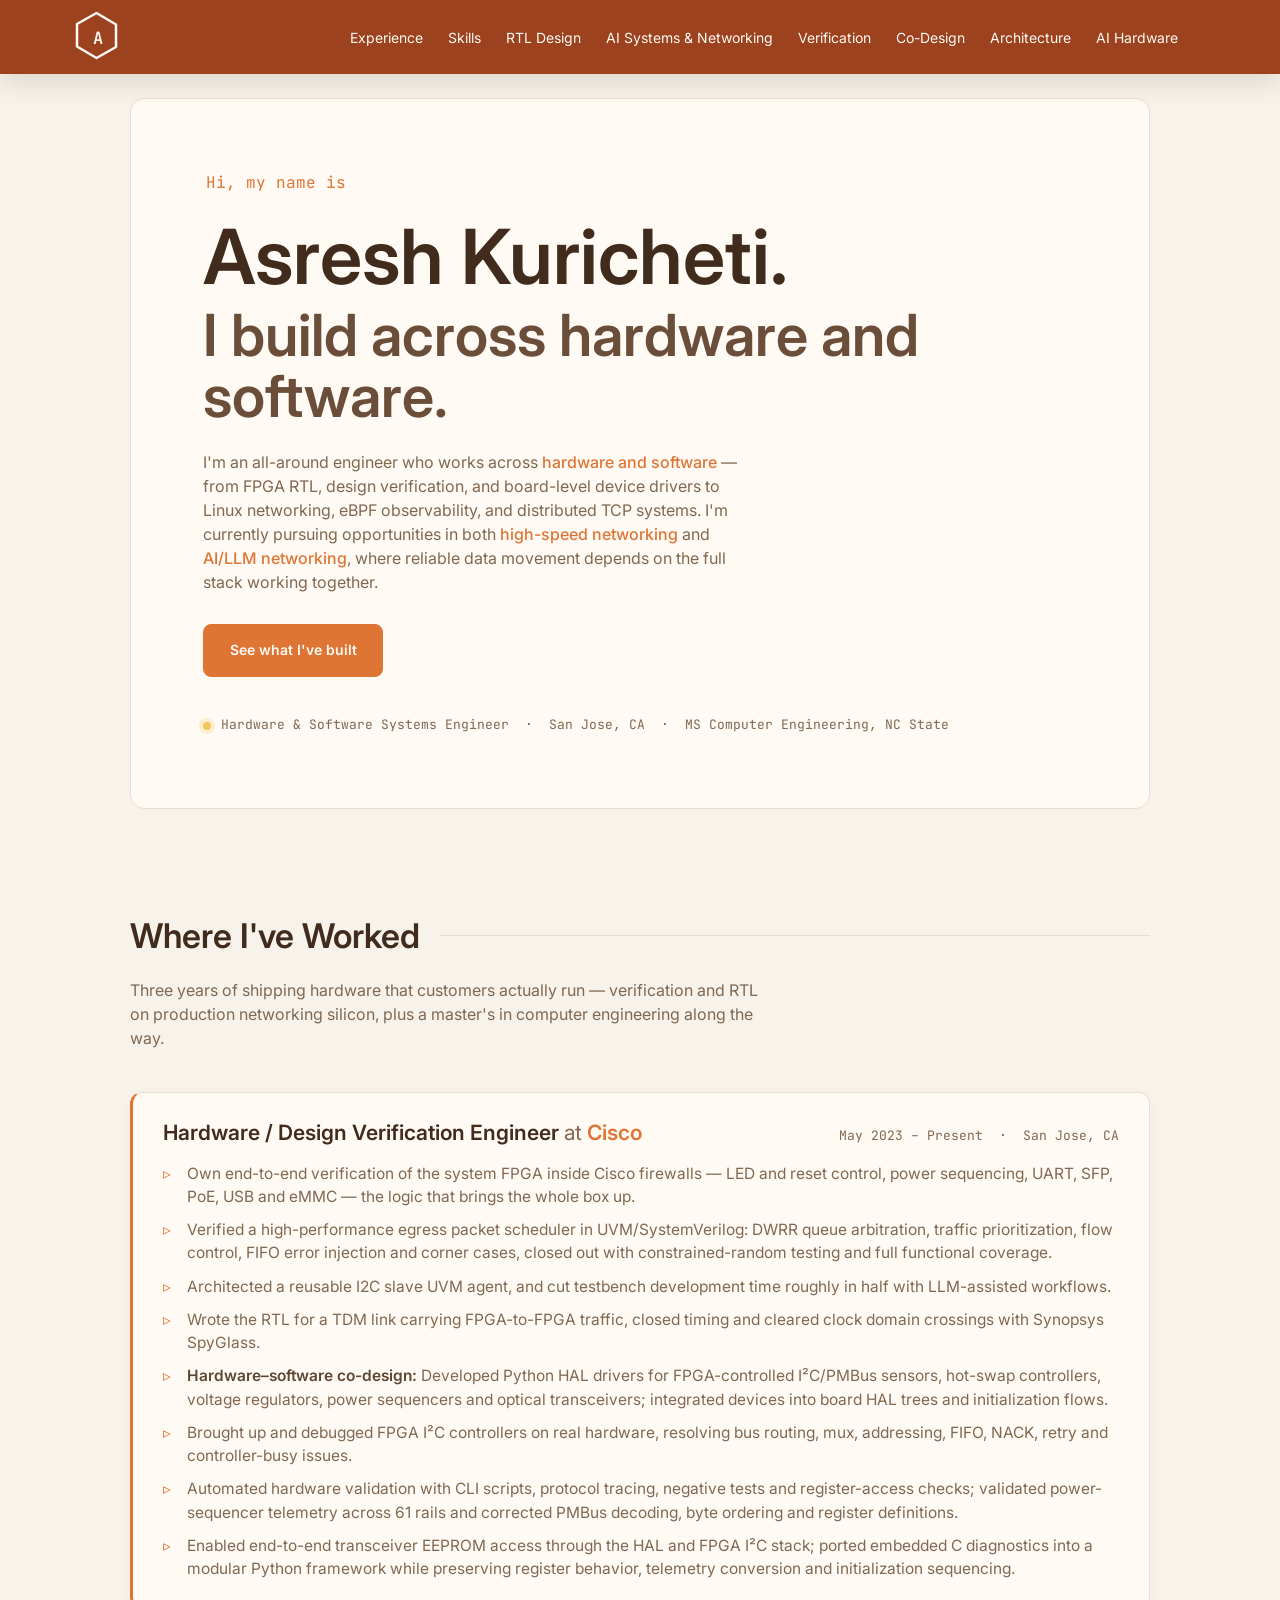
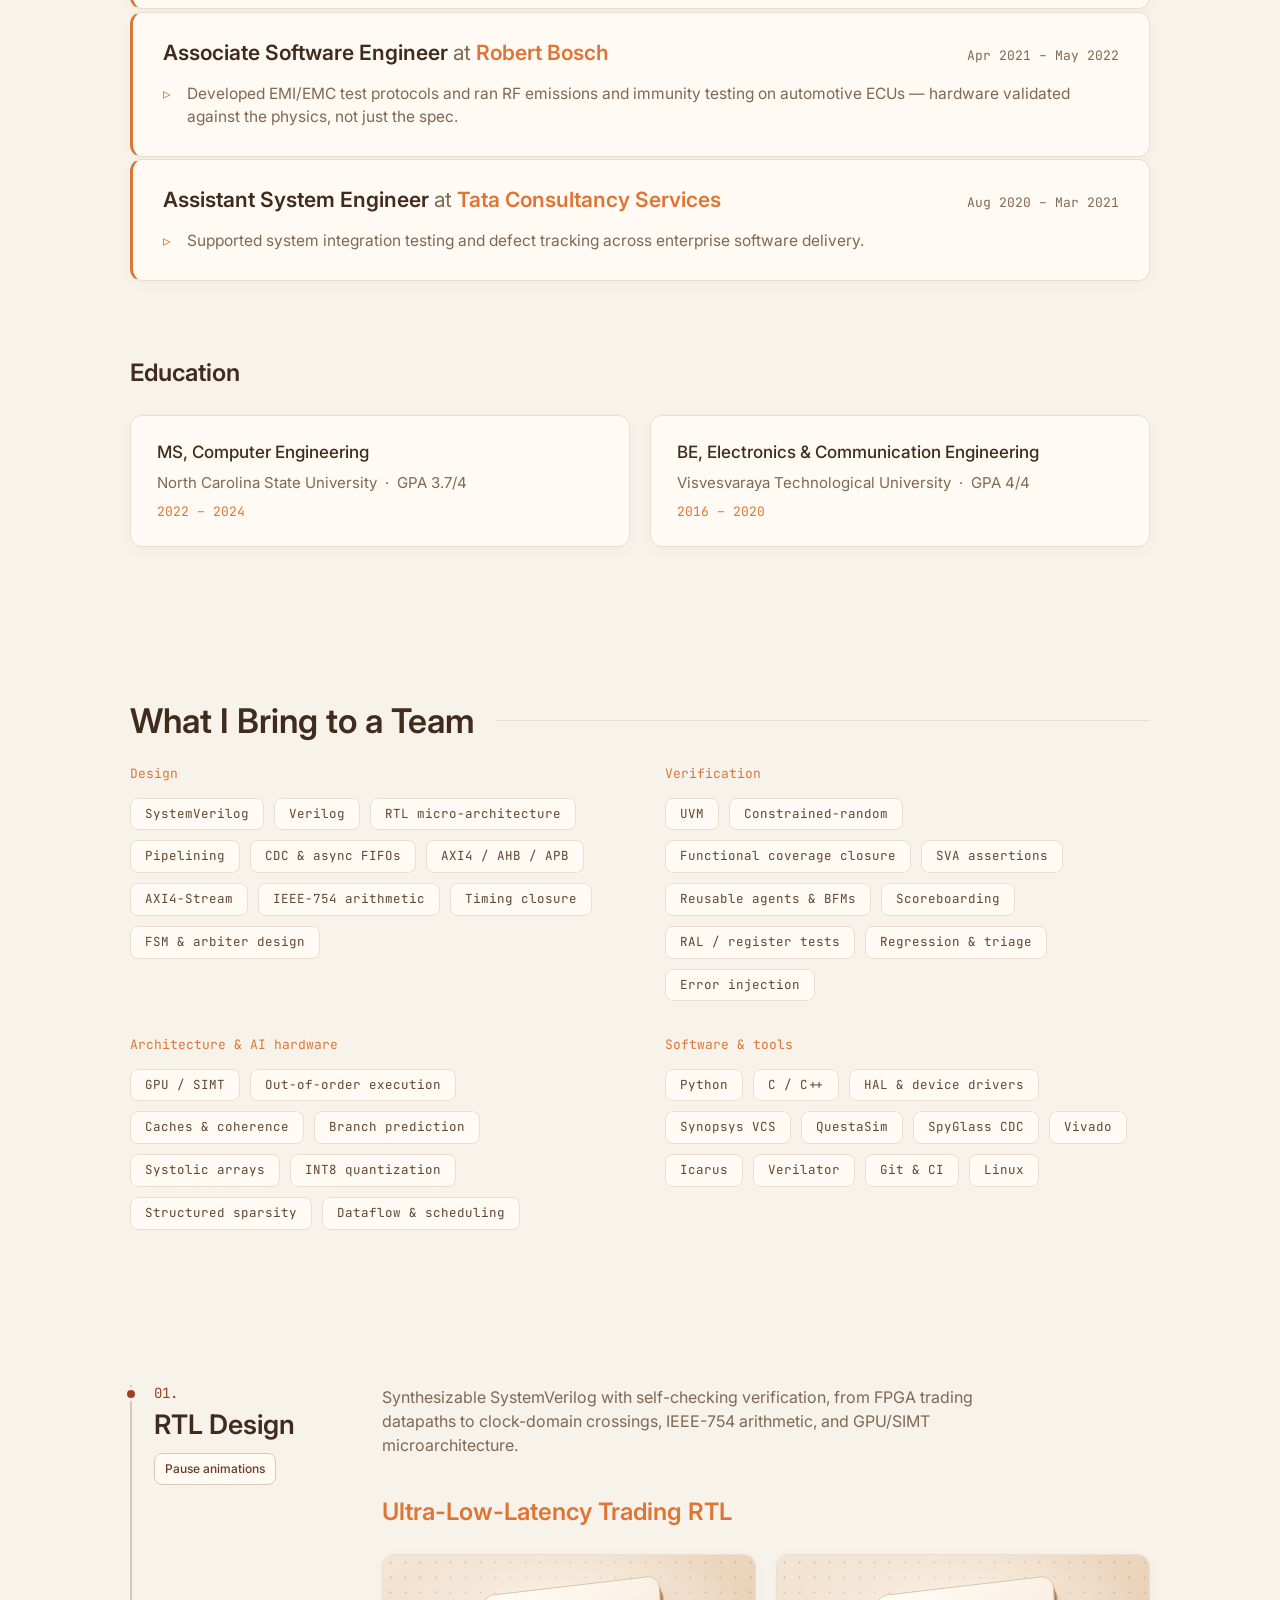
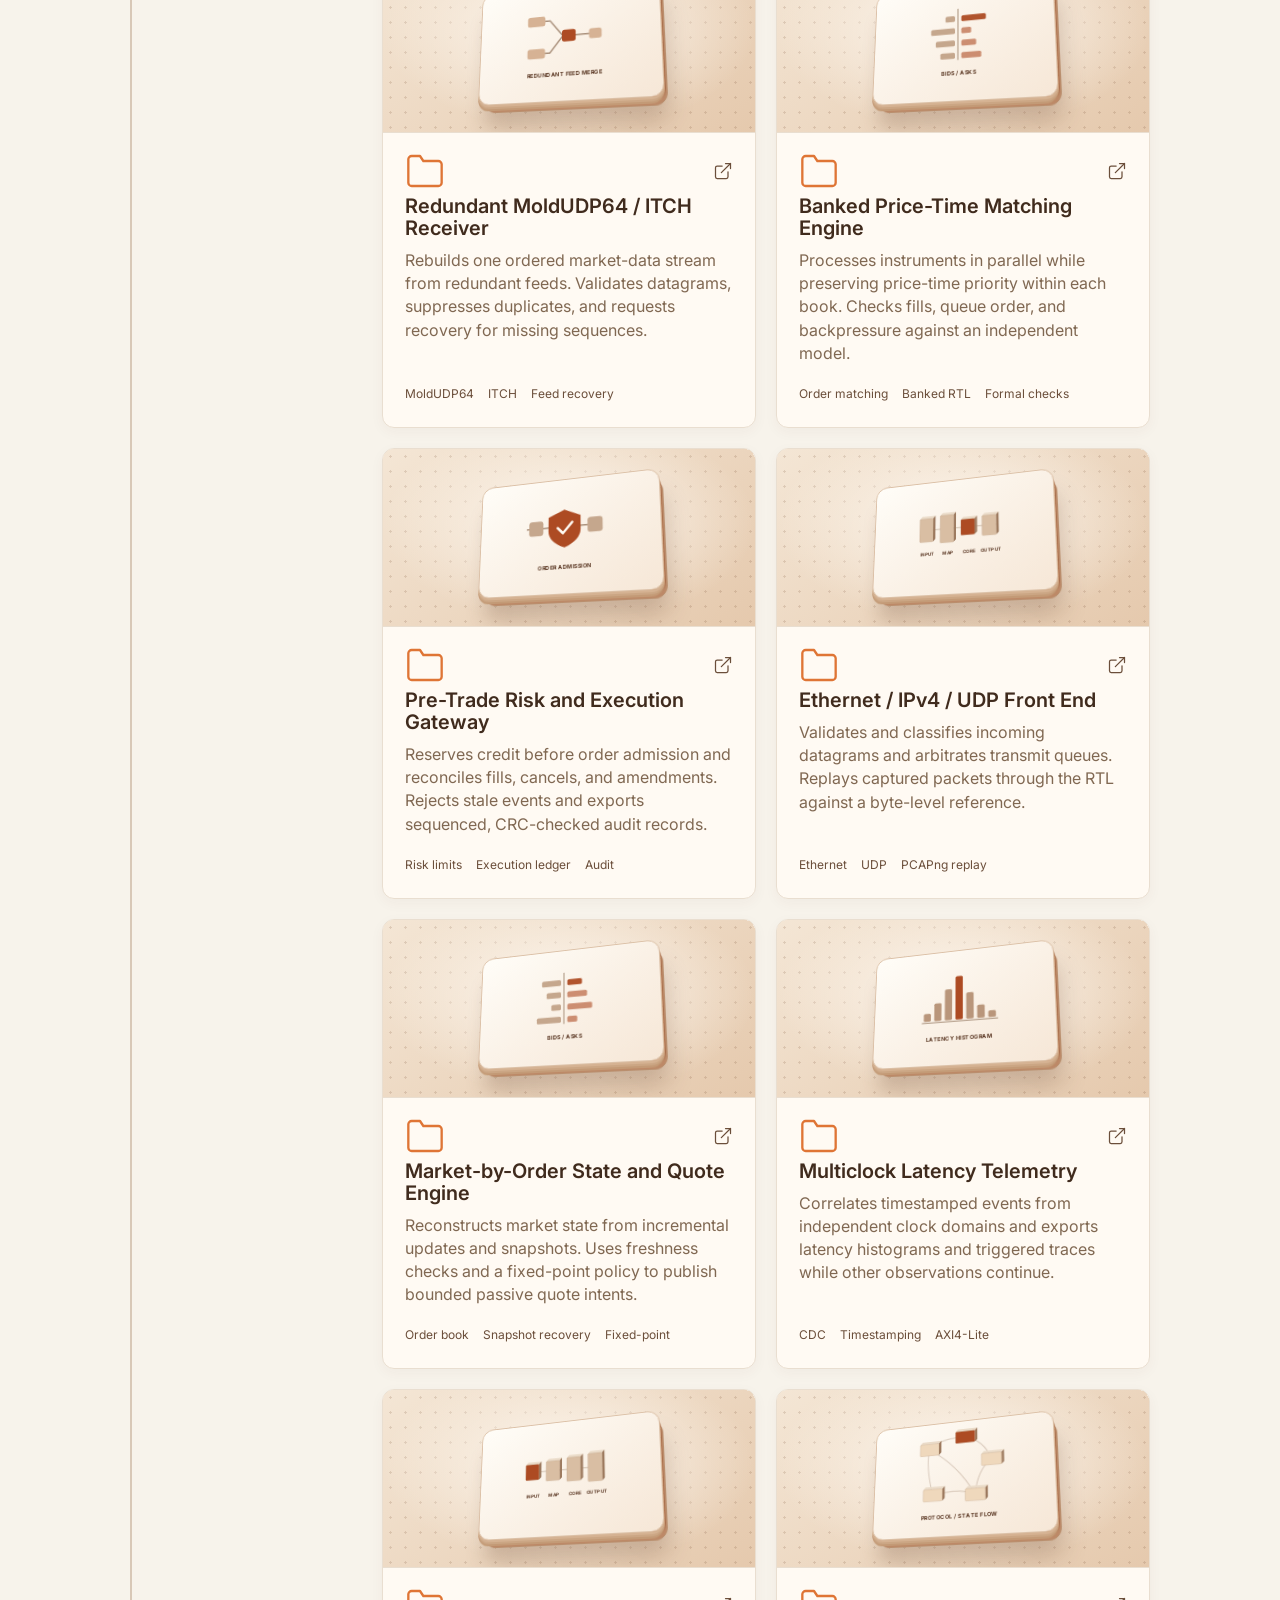
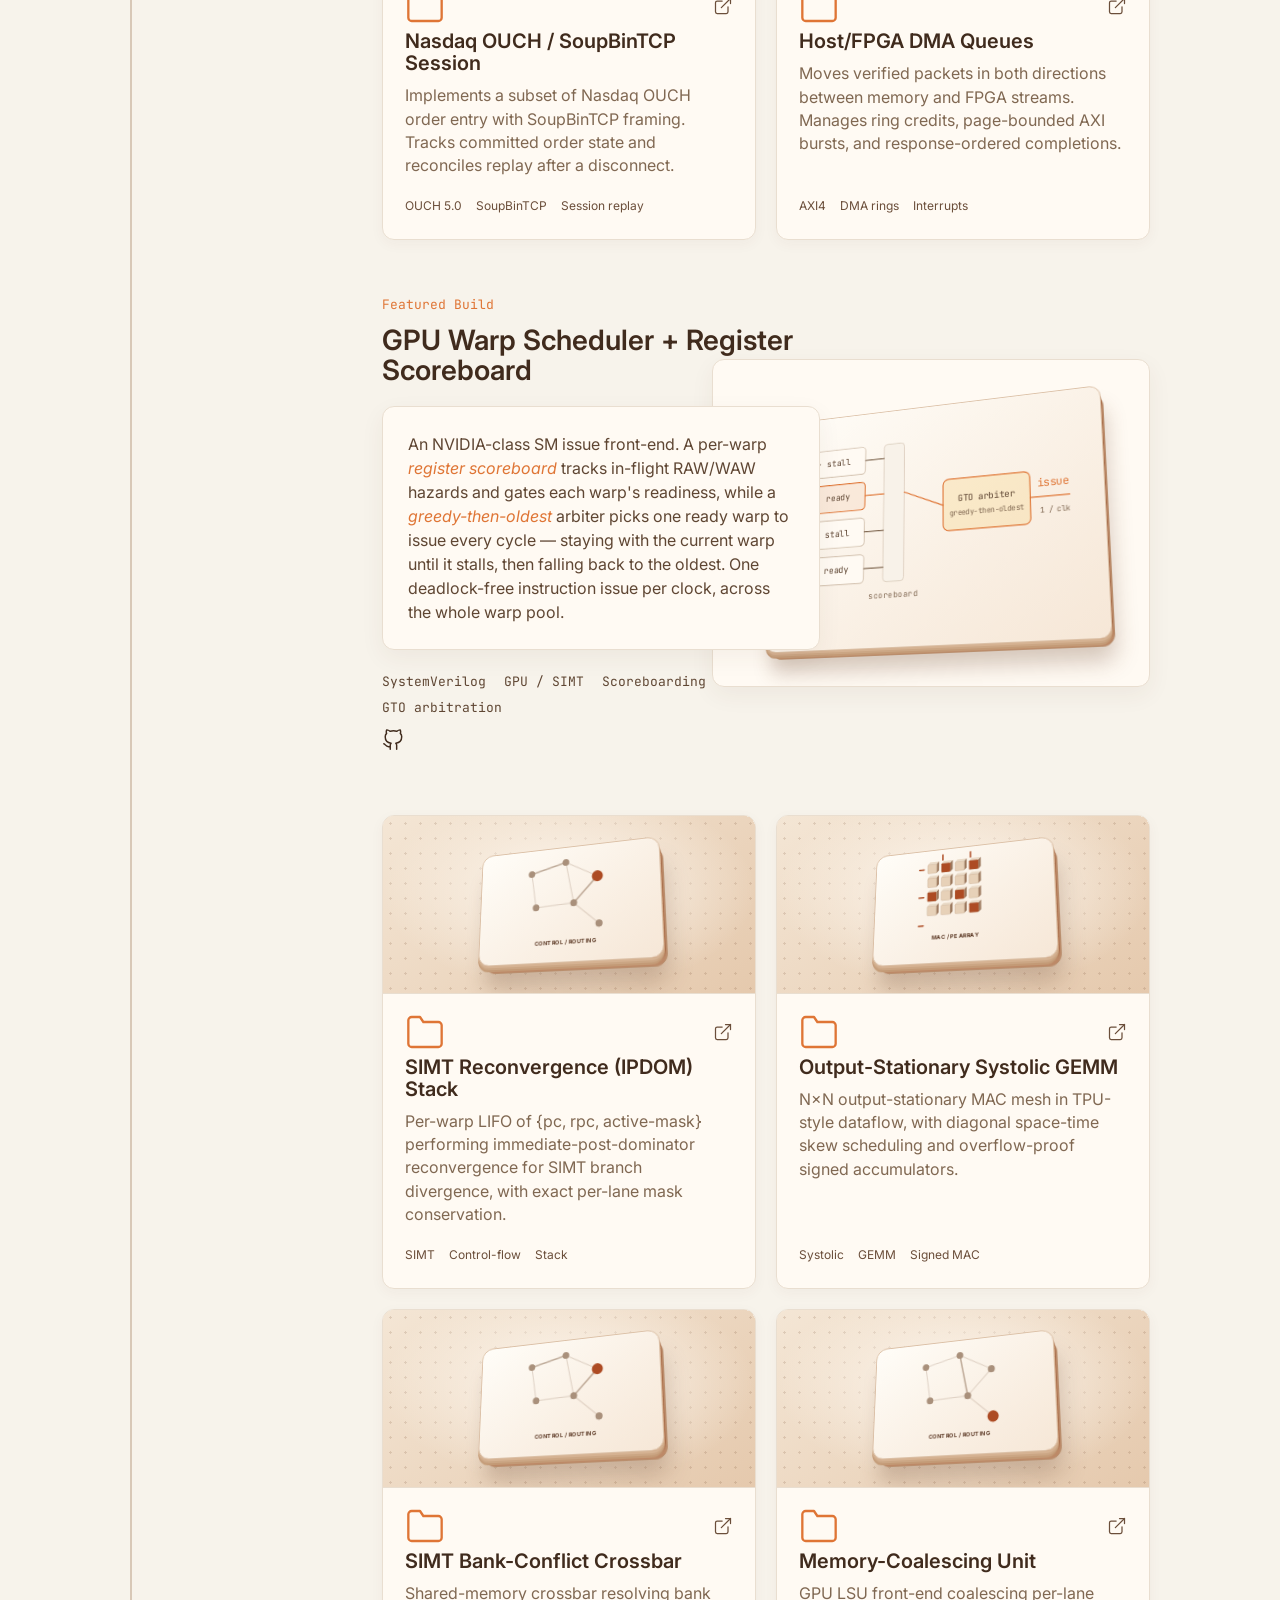
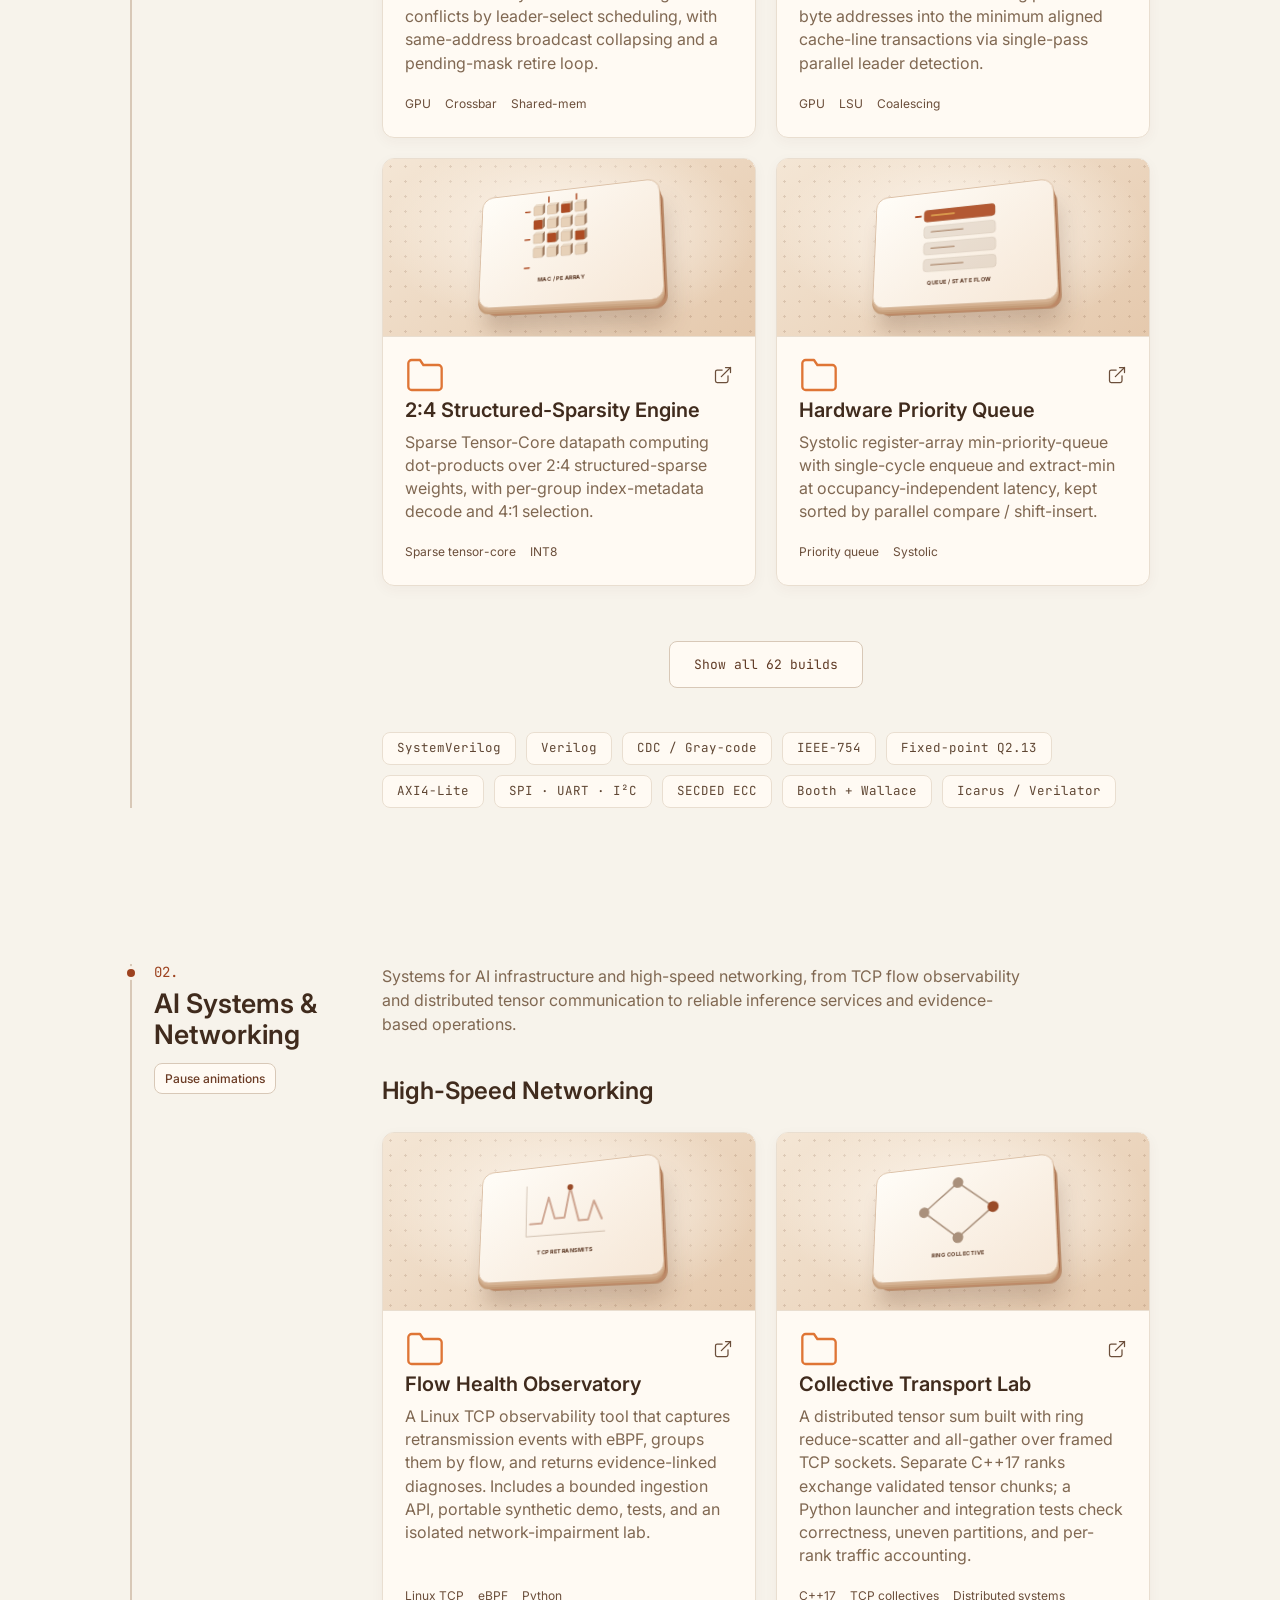
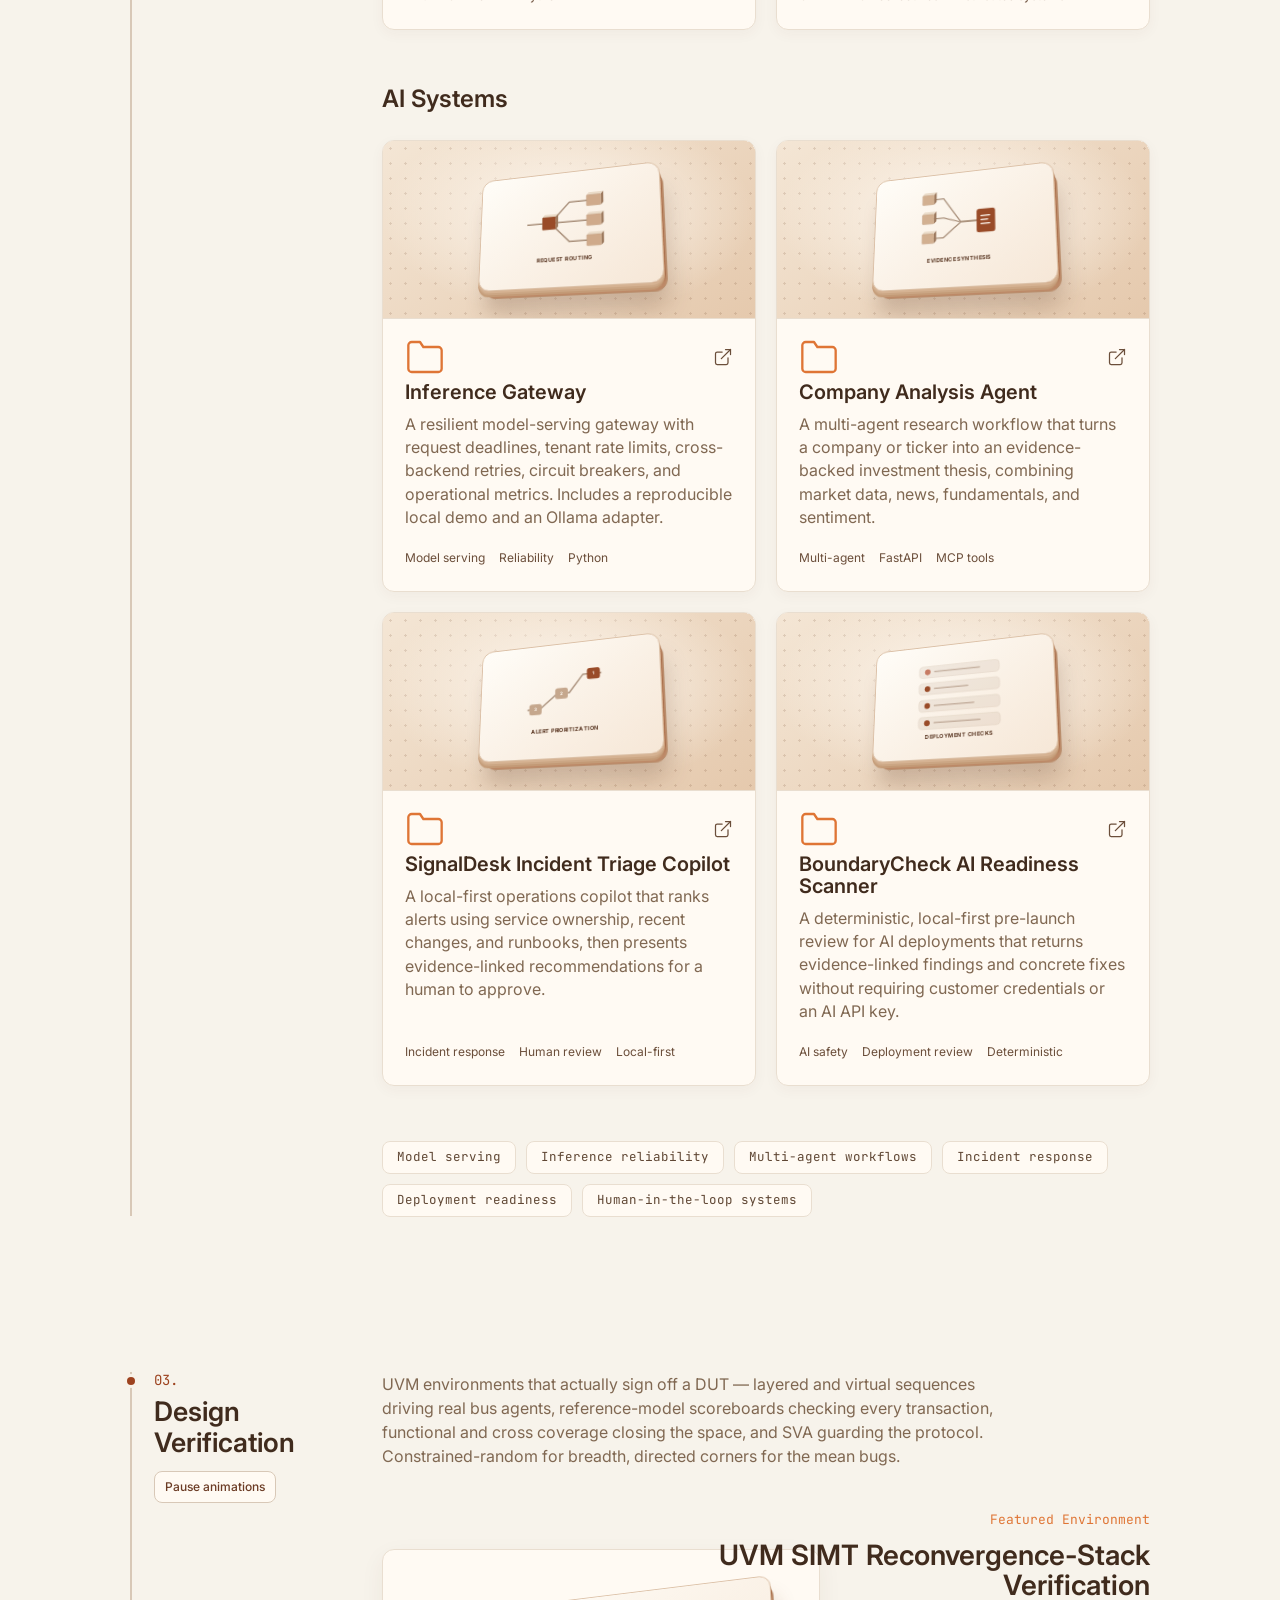
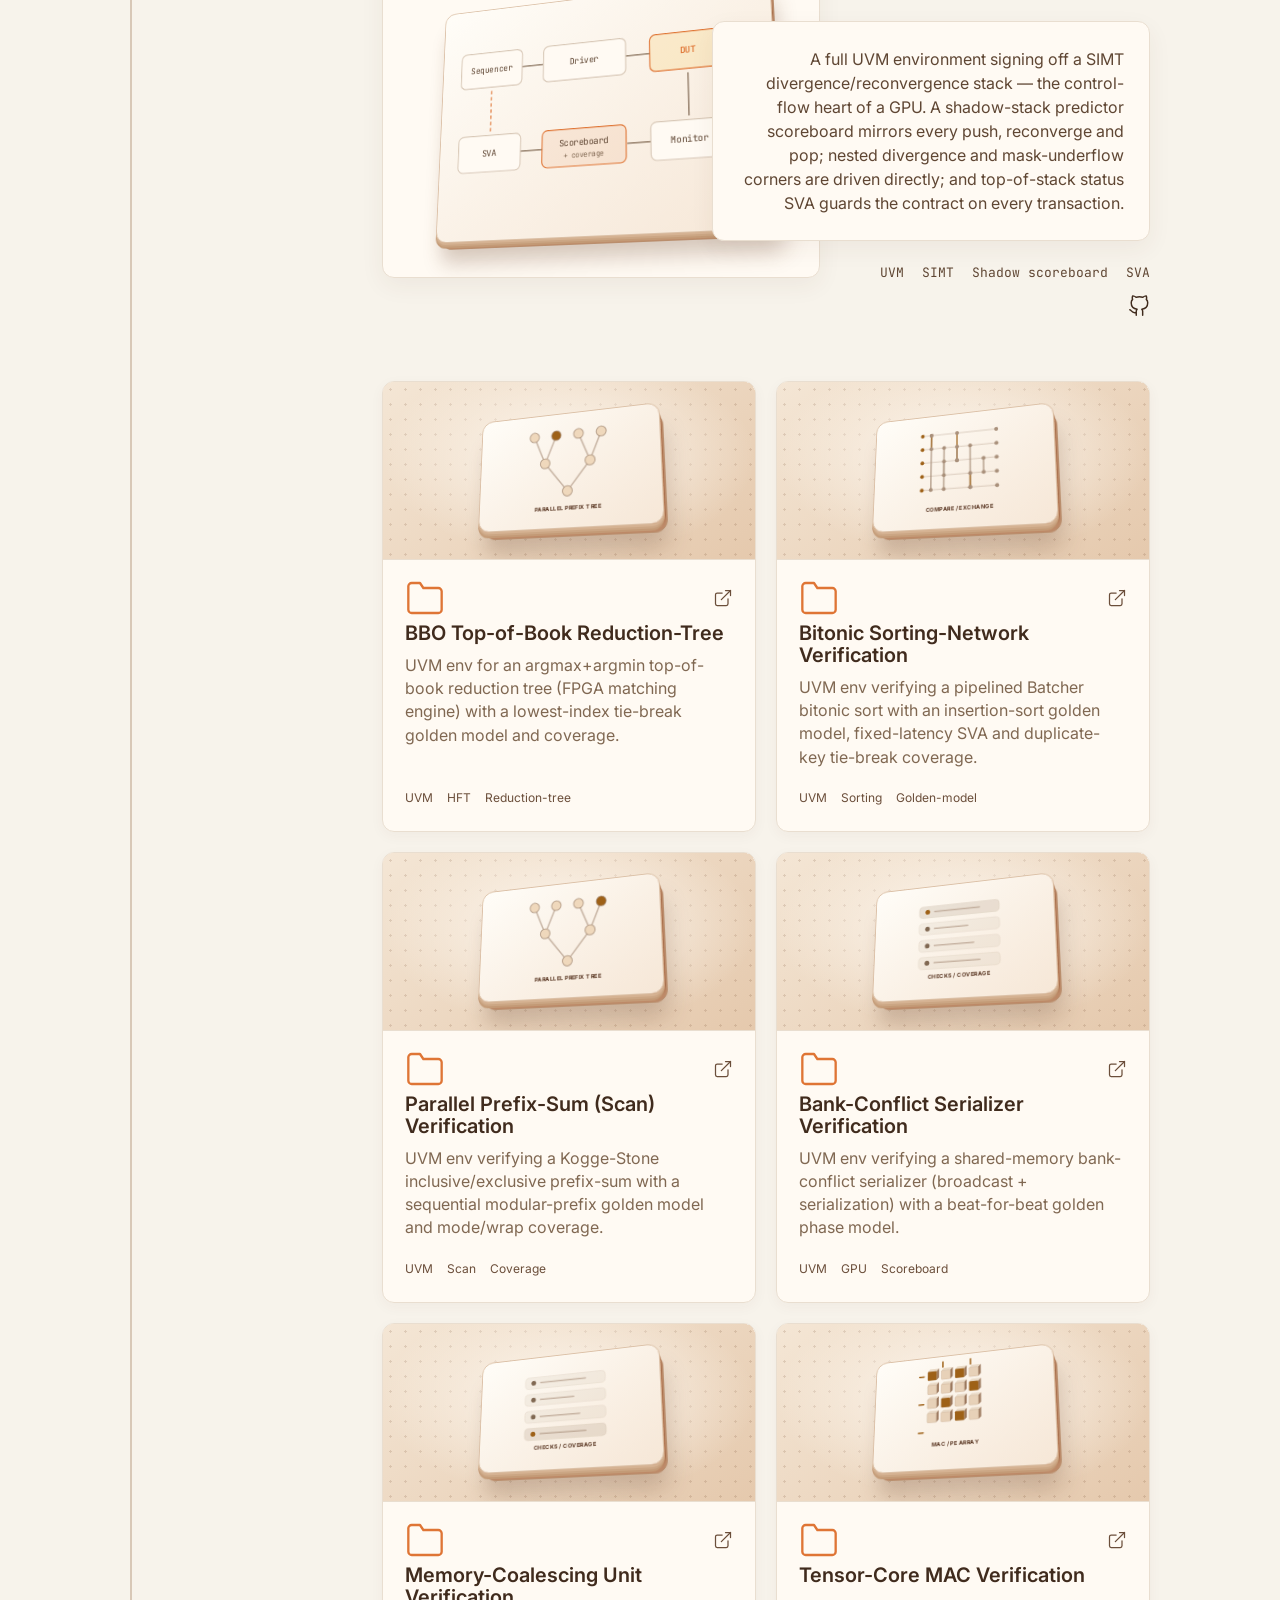
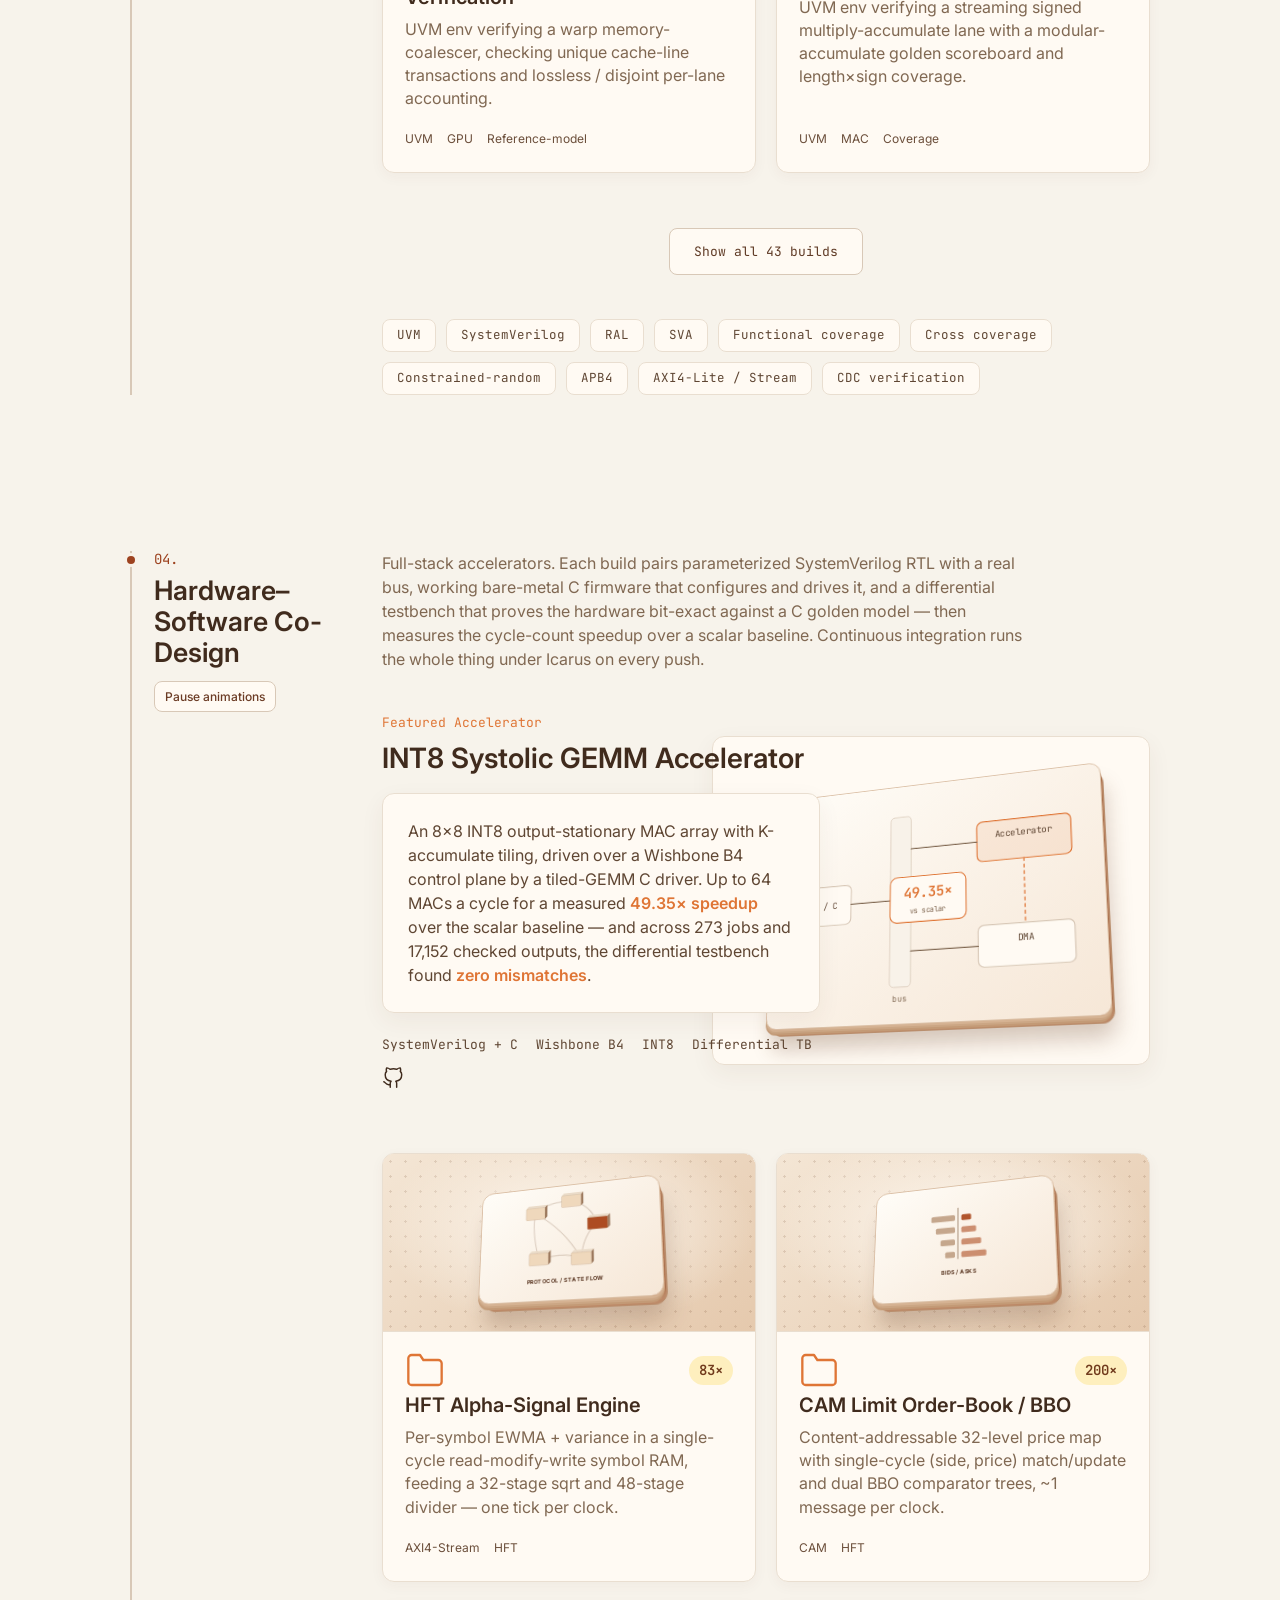
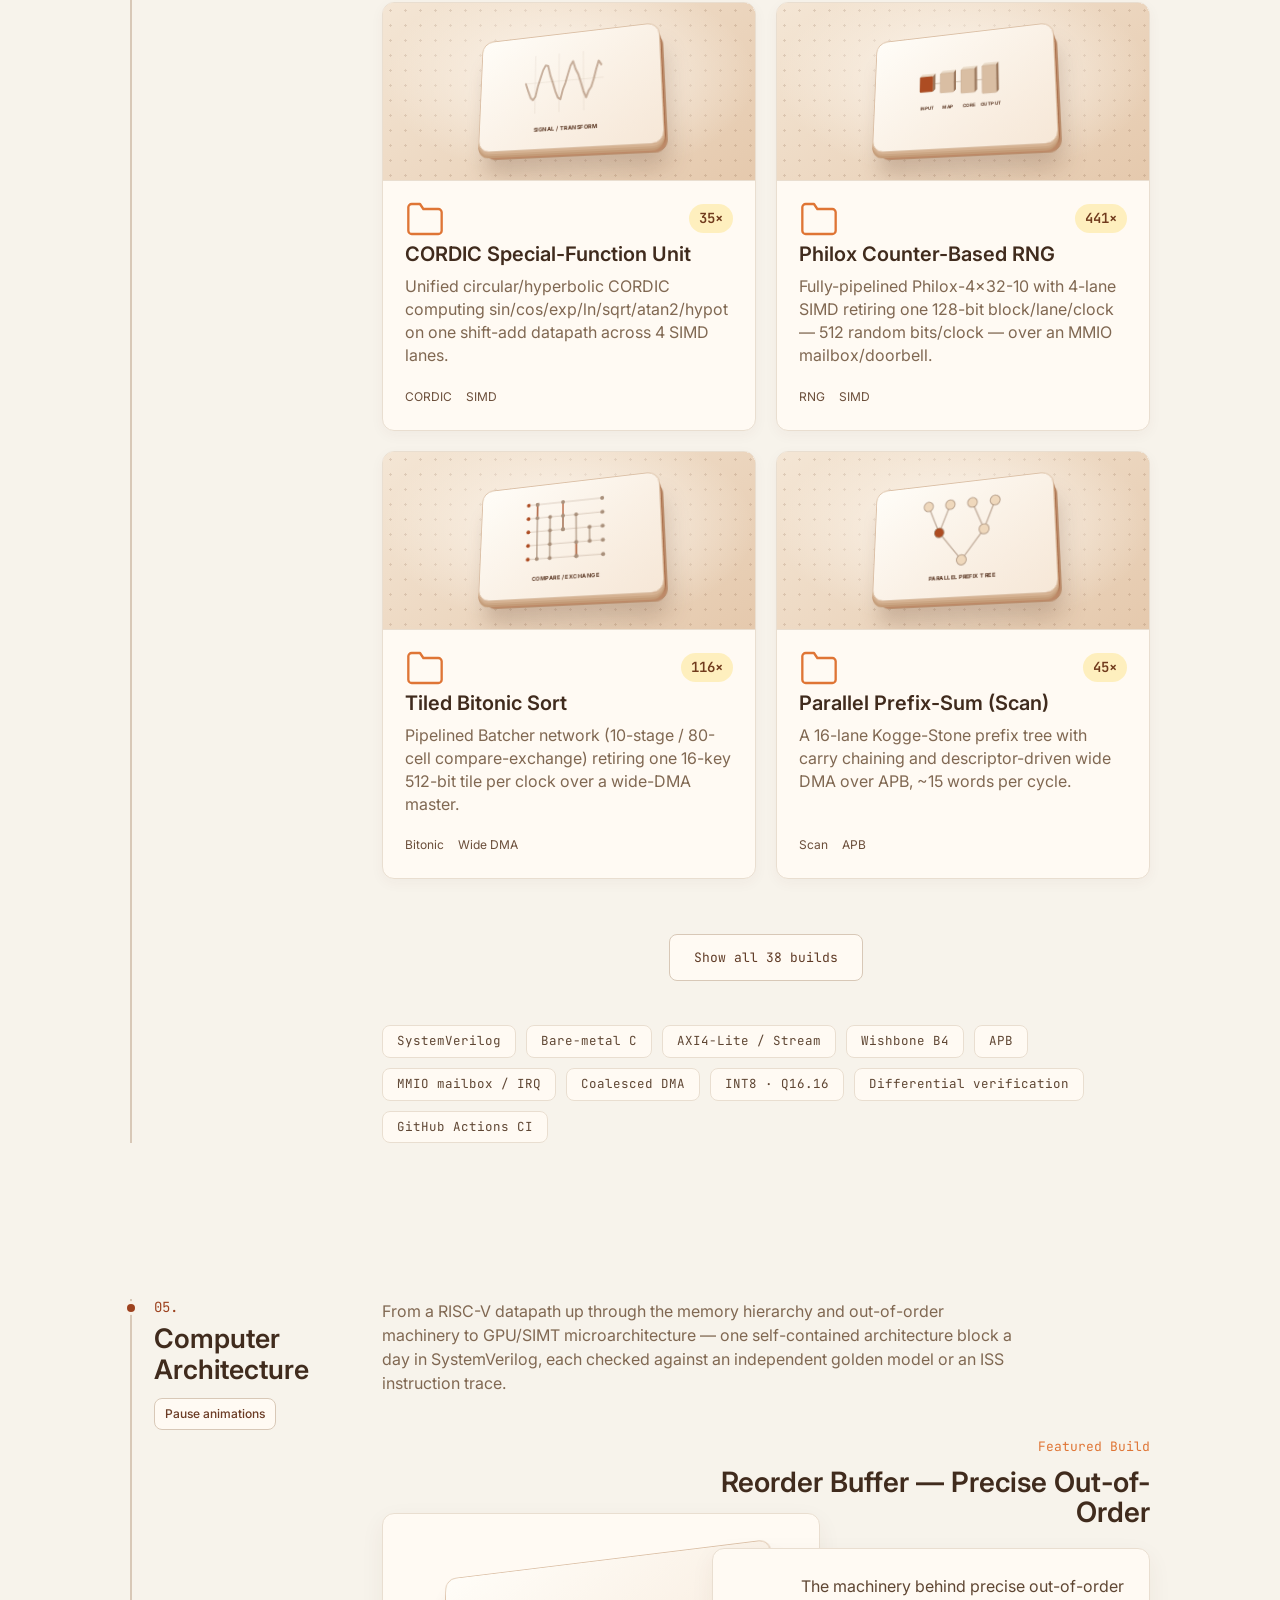
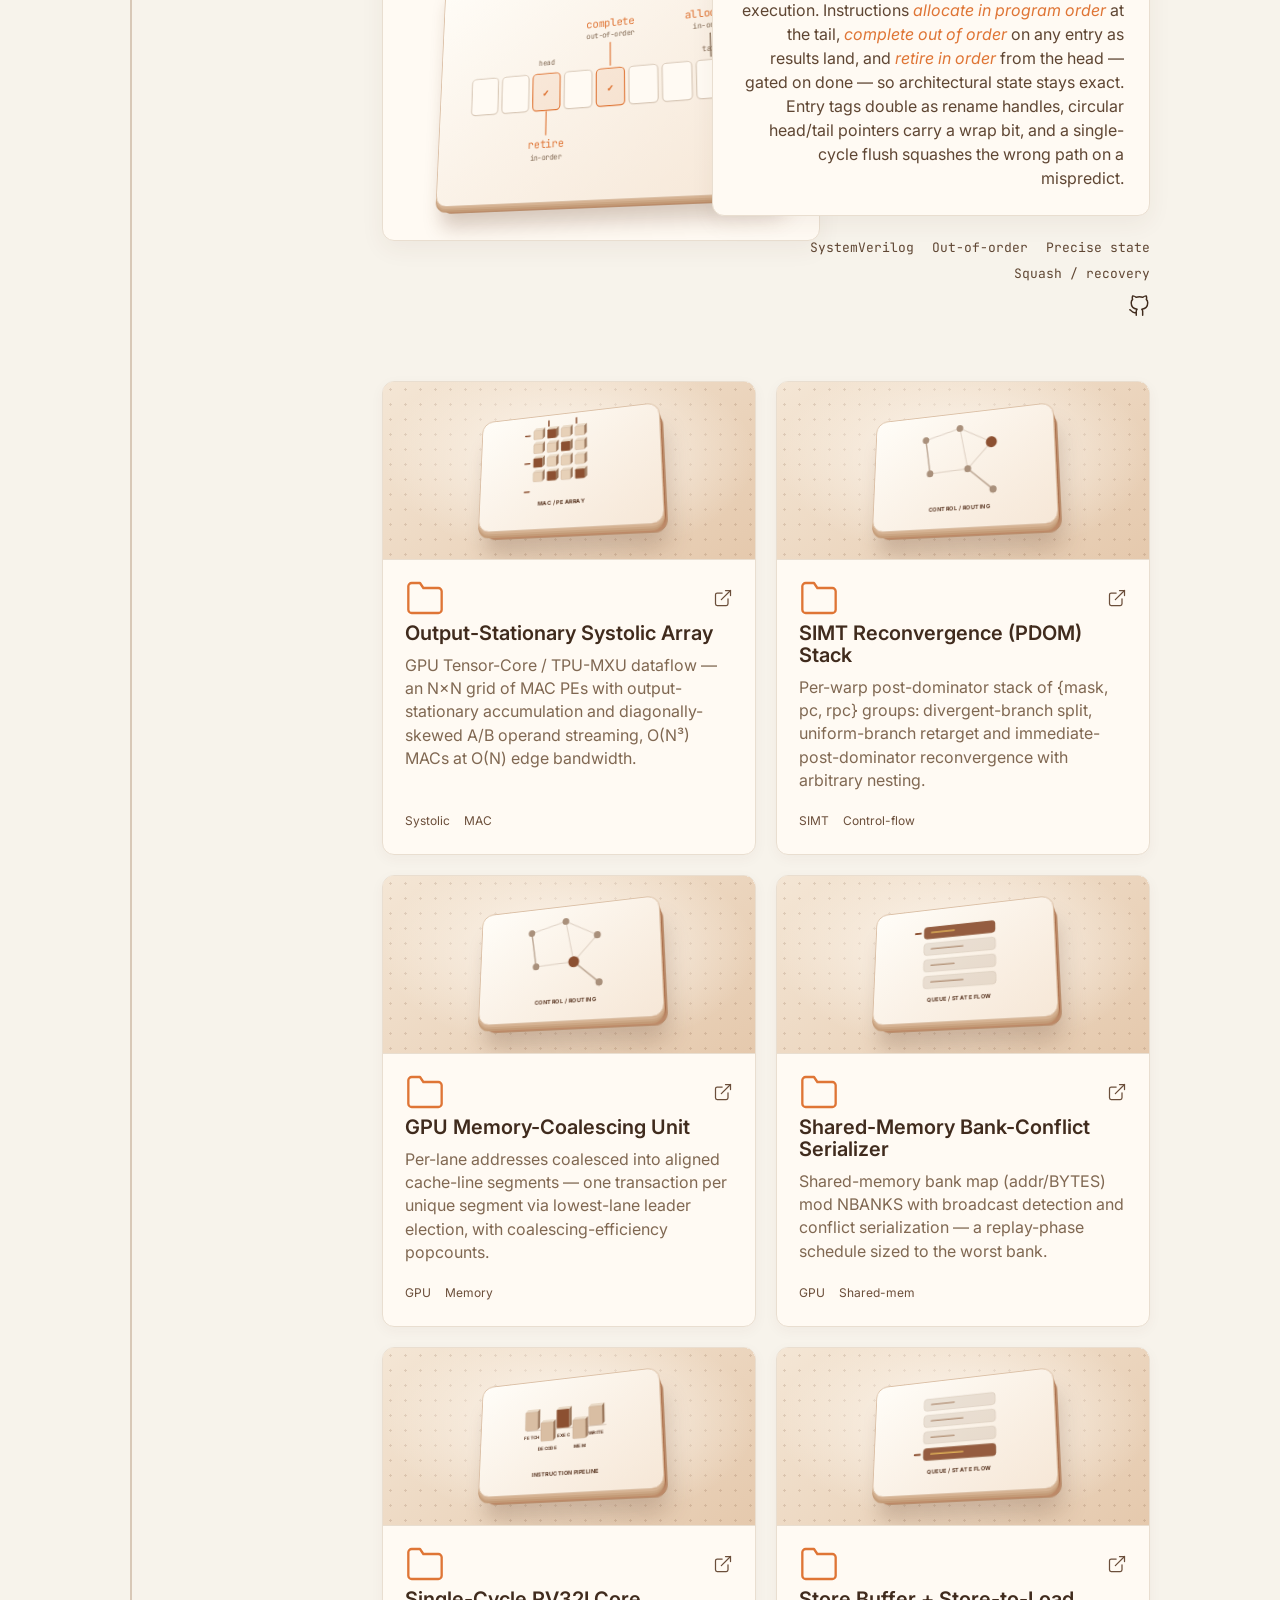
==== commit 0426d309: "Loop project previews and animate their individual parts" ====
--- a/index.html
+++ b/index.html
@@ -22,7 +22,7 @@
   <link rel="preconnect" href="https://fonts.gstatic.com" crossorigin />
   <link href="https://fonts.googleapis.com/css2?family=Inter:wght@400;500;600;700&family=JetBrains+Mono:wght@400;500&display=swap" rel="stylesheet" />
 
-  <link rel="stylesheet" href="css/styles.css?v=20261124-project-previews" />
+  <link rel="stylesheet" href="css/styles.css?v=20261124-motion-loops" />
 
   <!-- Progressive enhancement: mark JS available before first paint so reveal
        animations only apply when JS can un-hide them (no-JS = fully visible). -->
@@ -415,6 +415,11 @@
           </g>
           <text x="424" y="126" class="dg-label" text-anchor="end">issue</text>
           <text x="424" y="162" class="dg-sub" text-anchor="end">1 / clk</text>
+          <path class="featured-signal" d="M138 116H196L252 140" pathLength="100" style="--signal-delay:0s"/>
+          <path class="featured-signal" d="M372 140H424" pathLength="100" style="--signal-delay:1.15s"/>
+          <path class="featured-signal" d="M138 220H166" pathLength="100" style="--signal-delay:2.4s"/>
+          <path class="featured-signal" d="M138 116H196L252 140" pathLength="100" style="--signal-delay:3s"/>
+          <path class="featured-signal" d="M372 140H424" pathLength="100" style="--signal-delay:4.12s"/>
         </svg>
       </div>
     </div>
@@ -1155,6 +1160,12 @@
             <text x="210" y="223" class="dg-sub">+ coverage</text>
             <text x="71"  y="212">SVA</text>
           </g>
+          <path class="featured-signal" d="M118 86H150" pathLength="100" style="--signal-delay:0s"/>
+          <path class="featured-signal" d="M270 86H304" pathLength="100" style="--signal-delay:0.83s"/>
+          <path class="featured-signal" d="M356 118V176" pathLength="100" style="--signal-delay:1.66s"/>
+          <path class="featured-signal" d="M304 208H272" pathLength="100" style="--signal-delay:2.49s"/>
+          <path class="featured-signal" d="M150 208H118" pathLength="100" style="--signal-delay:3.32s"/>
+          <path class="featured-signal" d="M72 176V118" pathLength="100" style="--signal-delay:4.15s"/>
         </svg>
       </div>
     </div>
@@ -1635,6 +1646,10 @@
             <text x="230" y="158" class="dg-badge-num">49.35×</text>
             <text x="230" y="180" class="dg-badge-sub">vs scalar</text>
           </g>
+          <path class="featured-signal" d="M118 160H176" pathLength="100" style="--signal-delay:0s"/>
+          <path class="featured-signal" d="M191 123V88H300" pathLength="100" style="--signal-delay:0.78s"/>
+          <path class="featured-signal" d="M364 116V204" pathLength="100" style="--signal-delay:2.15s"/>
+          <path class="featured-signal" d="M300 232H206" pathLength="100" style="--signal-delay:3.35s"/>
         </svg>
       </div>
     </div>
@@ -2063,6 +2078,9 @@
           <g class="dg-arrow dg-out"><line x1="156" y1="206" x2="156" y2="238"/></g>
           <text x="156" y="256" class="dg-label" text-anchor="middle">retire</text>
           <text x="156" y="272" class="dg-sub" text-anchor="middle">in-order</text>
+          <path class="featured-signal" d="M386 116V148" pathLength="100" style="--signal-delay:0s"/>
+          <path class="featured-signal" d="M248 116V148" pathLength="100" style="--signal-delay:1.45s"/>
+          <path class="featured-signal" d="M156 206V238" pathLength="100" style="--signal-delay:3.15s"/>
         </svg>
       </div>
     </div>
@@ -2554,6 +2572,9 @@
             <text x="388" y="150" class="dg-badge-num">&#931; acc</text>
             <text x="388" y="170" class="dg-badge-sub">output-stationary</text>
           </g>
+          <path class="featured-signal" d="M100 160L170 150" pathLength="100" style="--signal-delay:0s"/>
+          <path class="featured-signal" d="M114 70L150 90L176 108" pathLength="100" style="--signal-delay:0.26s"/>
+          <path class="featured-signal" d="M296 150H340" pathLength="100" style="--signal-delay:1.8s"/>
         </svg>
       </div>
     </div>
@@ -2652,6 +2673,6 @@
   <p class="footer-credit">Designed &amp; built by Asresh Kuricheti</p>
 </footer>
 
-<script src="js/main.js?v=20261124-project-previews"></script>
+<script src="js/main.js?v=20261124-motion-loops"></script>
 </body>
 </html>
--- a/css/styles.css
+++ b/css/styles.css
@@ -898,7 +898,7 @@
   display: grid;
   place-items: center;
   flex: none;
-  height: 162px;
+  height: 178px;
   overflow: hidden;
   perspective: 540px;
   border-bottom: 1px solid #e9ded0;
@@ -913,26 +913,47 @@
 #ai .project-art { --model-accent: #9a601d; }
 #aisystems .project-art { --model-accent: #994b28; }
 
+.project-preview { --project-motion-state: paused; }
+.project-preview-visible { --project-motion-state: running; }
+.project-motion-paused .project-preview { --project-motion-state: paused; }
+
 .project-model {
+  --model-motion: project-model-orbit;
   --model-depth: 8px;
+  --model-lift: 22px;
+  --model-angle: 26deg;
   position: relative;
   width: 100%;
   color: var(--model-accent, #ad4b23);
-  transform: rotateX(13deg) rotateY(-15deg);
+  transform: rotateX(15deg) rotateY(-18deg);
   transform-style: preserve-3d;
 }
+.project-model[data-model-motion="rock"] { --model-motion: project-model-rock; }
+.project-model[data-model-motion="sweep"] { --model-motion: project-model-sweep; }
 .project-art .project-model {
-  width: min(72%, 174px);
+  width: min(74%, 188px);
   height: 118px;
 }
-.project-model::before {
+.project-model::before,
+.project-model::after {
   content: '';
   position: absolute;
   inset: 0;
   border: 1px solid #b98f6e;
   border-radius: 12px;
-  background: #d6b294;
-  box-shadow: 0 12px 21px rgba(100, 59, 32, .23);
+}
+.project-model::before {
+  background: #bd8967;
+  box-shadow: 0 14px 22px rgba(100, 59, 32, .27);
+  transform: translate3d(1px, 6px, -6px);
+}
+.project-model::after {
+  border-color: #a9714e;
+  background:
+    repeating-linear-gradient(90deg, transparent 0 8px, rgba(124, 67, 35, .56) 8px 11px) center / 90% 5px no-repeat,
+    repeating-linear-gradient(0deg, transparent 0 7px, rgba(128, 76, 46, .19) 7px 8px),
+    linear-gradient(145deg, #ebcaa8, #c68b63);
+  transform: translate3d(0, 3px, -2px);
 }
 .project-model-face {
   position: relative;
@@ -946,14 +967,20 @@
   box-shadow: 0 2px #d5b292, 0 4px #cba684, 0 6px #c39a76;
   transform: translateZ(var(--model-depth));
   transform-style: preserve-3d;
+}
+.project-model-detail {
+  display: grid;
+  place-items: center;
+  width: 100%;
+  min-height: 0;
+  transform: translateZ(5px);
   transition: transform .36s var(--easing);
 }
+.project-art .project-model-detail { height: 100%; }
 .project-art svg {
   display: block;
   width: 100%;
   height: 100%;
-  min-height: 0;
-  transform: translateZ(4px);
 }
 .project-art text { font-family: var(--font-sans); }
 .project-art .art-label { font-size: 11px; font-weight: 700; letter-spacing: .7px; }
@@ -964,38 +991,53 @@
 }
 .featured-visual .project-model {
   --model-depth: 6px;
-  transform: rotateX(8deg) rotateY(-10deg) scale(.96);
+  --model-lift: 10px;
+  --model-angle: 15deg;
+  scale: .94;
 }
 .featured-visual .project-model-face { padding: 6px; }
-.featured-visual .project-model .diagram { transform: translateZ(4px); }
 
 @media (prefers-reduced-motion: no-preference) {
-  .project-preview-visible .project-model {
-    animation: project-model-rise 4.4s ease-in-out both;
-  }
-  .featured-visual.project-preview-visible .project-model {
-    animation-name: featured-model-rise;
-  }
-  .project-card:focus-within .project-model-face,
-  .featured:focus-within .project-model-face {
-    transform: translateZ(calc(var(--model-depth) + 6px)) rotateY(11deg) rotateX(-6deg);
+  .project-preview .project-model {
+    animation: var(--model-motion) var(--model-cycle, 7.4s) var(--model-phase, 0s) ease-in-out infinite;
+    animation-play-state: var(--project-motion-state);
+  }
+  .project-preview .project-model-face {
+    animation: project-model-separate 5.4s var(--model-phase, 0s) ease-in-out infinite;
+    animation-play-state: var(--project-motion-state);
+  }
+  html:not(.project-motion-paused) .project-card:focus-within .project-model-detail,
+  html:not(.project-motion-paused) .featured:focus-within .project-model-detail {
+    transform: translateZ(15px) rotateY(9deg) rotateX(-5deg);
   }
 }
 @media (prefers-reduced-motion: no-preference) and (hover: hover) {
-  .project-card:hover .project-model-face,
-  .featured:hover .project-model-face {
-    transform: translateZ(calc(var(--model-depth) + 6px)) rotateY(11deg) rotateX(-6deg);
-  }
-}
-@keyframes project-model-rise {
-  0%, 100% { transform: rotateX(13deg) rotateY(-15deg); }
-  42% { transform: translateY(-7px) rotateX(-5deg) rotateY(14deg); }
-  72% { transform: translateY(-3px) rotateX(5deg) rotateY(3deg); }
-}
-@keyframes featured-model-rise {
-  0%, 100% { transform: rotateX(8deg) rotateY(-10deg) scale(.96); }
-  42% { transform: translateY(-5px) rotateX(-4deg) rotateY(9deg) scale(.96); }
-  72% { transform: translateY(-2px) rotateX(3deg) rotateY(1deg) scale(.96); }
+  html:not(.project-motion-paused) .project-card:hover .project-model-detail,
+  html:not(.project-motion-paused) .featured:hover .project-model-detail {
+    transform: translateZ(15px) rotateY(9deg) rotateX(-5deg);
+  }
+}
+@keyframes project-model-orbit {
+  0%, 100% { transform: translate3d(-5px, 1px, 0) rotateX(18deg) rotateY(calc(-1 * var(--model-angle))) rotateZ(-4deg); }
+  25% { transform: translate3d(0, -9px, 0) rotateX(-13deg) rotateY(-8deg) rotateZ(2deg); }
+  50% { transform: translate3d(6px, -2px, 0) rotateX(-9deg) rotateY(var(--model-angle)) rotateZ(5deg); }
+  75% { transform: translate3d(1px, 5px, 0) rotateX(20deg) rotateY(9deg) rotateZ(0); }
+}
+@keyframes project-model-rock {
+  0%, 100% { transform: translate3d(0, 3px, 0) rotateX(24deg) rotateY(11deg) rotateZ(4deg); }
+  33% { transform: translate3d(-6px, -7px, 0) rotateX(-19deg) rotateY(calc(-1 * var(--model-angle))) rotateZ(-5deg); }
+  68% { transform: translate3d(5px, -4px, 0) rotateX(5deg) rotateY(18deg) rotateZ(2deg); }
+}
+@keyframes project-model-sweep {
+  0%, 100% { transform: translate3d(8px, -3px, 0) rotateX(11deg) rotateY(var(--model-angle)) rotateZ(-2deg); }
+  30% { transform: translate3d(1px, 5px, 0) rotateX(26deg) rotateY(-6deg) rotateZ(3deg); }
+  60% { transform: translate3d(-8px, -8px, 0) rotateX(-10deg) rotateY(calc(-1 * var(--model-angle))) rotateZ(5deg); }
+}
+@keyframes project-model-separate {
+  0%, 100% { transform: translateZ(var(--model-depth)) rotateX(0) rotateY(0); }
+  48% {
+    transform: translateZ(calc(var(--model-depth) + var(--model-lift))) rotateX(-8deg) rotateY(7deg);
+  }
 }
 
 /* Roadmap.sh-inspired product palette and layout */
@@ -1170,7 +1212,7 @@
   .featured-desc { padding: 16px; }
   .featured-visual { padding: 10px; }
   .projects-grid { gap: 14px; margin-bottom: 42px; }
-  .project-art { height: 150px; }
+  .project-art { height: 166px; }
   .project-art .project-model { height: 110px; }
   .card-title { font-size: 19px; }
   .card-desc { font-size: 15px; }
@@ -1251,3 +1293,183 @@
     grid-template-columns: repeat(auto-fill, minmax(min(100%, 260px), 1fr));
   }
 }
+
+.project-motion-toggle { display: none; }
+
+@media (prefers-reduced-motion: no-preference) {
+  .project-motion-toggle {
+    display: inline-block;
+    margin-top: 13px;
+    padding: 7px 10px;
+    border: 1px solid #d8c8b7;
+    border-radius: 8px;
+    background: #fffaf3;
+    color: #6b3b24;
+    font: 500 12px/1.3 var(--font-sans);
+    cursor: pointer;
+  }
+
+  .project-motion-toggle:hover,
+  .project-motion-toggle:focus-visible {
+    border-color: #9d421f;
+    background: #f6e7d7;
+  }
+}
+
+/* The featured diagrams keep their base wires and show live signals on top. */
+.featured-visual .featured-signal { display: none; }
+
+@media (prefers-reduced-motion: no-preference) {
+  .featured-visual.project-preview-visible {
+    --featured-play-state: var(--project-motion-state, paused);
+  }
+
+  .featured-visual.project-preview .featured-signal {
+    display: inline;
+    fill: none;
+    stroke: #ad4b23;
+    stroke-width: 5px;
+    stroke-linecap: round;
+    stroke-dasharray: 12 88;
+    animation: featured-signal var(--featured-cycle, 5s) linear var(--signal-delay, 0s) infinite;
+    animation-play-state: var(--featured-play-state, paused);
+    opacity: 0;
+  }
+
+  .featured-visual.project-preview :is(.dg-cell, .dg-badge) > rect {
+    transform-box: fill-box;
+    transform-origin: center;
+    animation: featured-block-lift var(--featured-cycle, 5s) ease-in-out var(--block-delay, 0s) infinite;
+    animation-play-state: var(--featured-play-state, paused);
+  }
+
+  /* The scoreboard grants a ready warp, then the arbiter issues it. */
+  #rtl .featured-visual { --featured-cycle: 5.5s; }
+  #rtl .featured-visual .dg-cell > rect:nth-child(1) { --block-delay: 0s; }
+  #rtl .featured-visual .dg-cell > rect:nth-child(2) { --block-delay: .15s; }
+  #rtl .featured-visual .dg-cell > rect:nth-child(3) { --block-delay: 1.55s; }
+  #rtl .featured-visual .dg-cell > rect:nth-child(4) { --block-delay: 2.3s; }
+  #rtl .featured-visual .dg-cell > .dg-cell-dut { --block-delay: .9s; }
+
+  /* Stimulus advances through the UVM environment and feeds back. */
+  #verification .featured-visual { --featured-cycle: 5.2s; }
+  #verification .featured-visual .dg-cell > rect:nth-child(2) { --block-delay: .83s; }
+  #verification .featured-visual .dg-cell > rect:nth-child(3) { --block-delay: 1.66s; }
+  #verification .featured-visual .dg-cell > rect:nth-child(4) { --block-delay: 2.49s; }
+  #verification .featured-visual .dg-cell > rect:nth-child(5) { --block-delay: 3.32s; }
+  #verification .featured-visual .dg-cell > rect:nth-child(6) { --block-delay: 4.15s; }
+
+  /* Follow one command from the CPU to the accelerator and through DMA. */
+  #codesign .featured-visual { --featured-cycle: 5s; }
+  #codesign .featured-visual .dg-cell > rect:nth-child(2) { --block-delay: 1.3s; }
+  #codesign .featured-visual .dg-cell > rect:nth-child(3),
+  #codesign .featured-visual .dg-badge > rect { --block-delay: 2.9s; }
+
+  /* Inspect different reorder-buffer slots as work completes and retires. */
+  #comparch .featured-visual { --featured-cycle: 4.8s; }
+  #comparch .featured-visual .dg-cell > rect:nth-child(1) { --block-delay: 3.7s; }
+  #comparch .featured-visual .dg-cell > rect:nth-child(2) { --block-delay: 3.45s; }
+  #comparch .featured-visual .dg-cell > rect:nth-child(3) { --block-delay: 3.05s; }
+  #comparch .featured-visual .dg-cell > rect:nth-child(4) { --block-delay: 2.25s; }
+  #comparch .featured-visual .dg-cell > rect:nth-child(5) { --block-delay: 1.35s; }
+  #comparch .featured-visual .dg-cell > rect:nth-child(6) { --block-delay: 1.85s; }
+  #comparch .featured-visual .dg-cell > rect:nth-child(7) { --block-delay: .6s; }
+  #comparch .featured-visual .dg-cell > rect:nth-child(8) { --block-delay: .15s; }
+
+  /* The processing elements light up along each diagonal of the array. */
+  #ai .featured-visual { --featured-cycle: 2.85s; }
+  #ai .featured-visual .dg-mesh > rect:nth-child(1) { --block-delay: .35s; }
+  #ai .featured-visual .dg-mesh > rect:is(:nth-child(2), :nth-child(4)) { --block-delay: .69s; }
+  #ai .featured-visual .dg-mesh > rect:is(:nth-child(3), :nth-child(5), :nth-child(7)) { --block-delay: 1.03s; }
+  #ai .featured-visual .dg-mesh > rect:is(:nth-child(6), :nth-child(8)) { --block-delay: 1.37s; }
+  #ai .featured-visual .dg-mesh > rect:nth-child(9) { --block-delay: 1.71s; }
+  #ai .featured-visual .dg-badge > rect { --block-delay: 1.99s; }
+}
+
+@keyframes featured-signal {
+  0% { opacity: 0; stroke-dashoffset: 12; }
+  3%, 13% { opacity: 1; }
+  18%, 100% { opacity: 0; stroke-dashoffset: -97; }
+}
+
+@keyframes featured-block-lift {
+  0%, 26%, 100% { transform: translateY(0) scale(1); }
+  10% {
+    transform: translateY(-5px) scale(1.06);
+    fill: #f3c5a3;
+    stroke: #ad4b23;
+    filter: drop-shadow(0 5px 3px rgba(119, 64, 34, .2));
+  }
+}
+
+/* Animate the parts of each illustration independently of the 3D plate. */
+.art-motion {
+  transform-box: fill-box;
+  transform-origin: center;
+}
+.art-tile { --art-cycle: art-tile-float; }
+.art-beacon { --art-cycle: art-beacon-pulse; }
+.art-tray { --art-cycle: art-tray-slide; }
+.art-bit { --art-cycle: art-bit-turn; }
+.art-wave { --art-cycle: art-wave-shift; }
+.art-bid,
+.art-ask { --art-cycle: art-book-depth; }
+.art-bid { transform-origin: right center; }
+.art-ask { transform-origin: left center; }
+.art-bar {
+  --art-cycle: art-bar-rise;
+  transform-origin: center bottom;
+}
+.art-trace {
+  --art-cycle: art-signal-travel;
+  --art-ease: linear;
+  opacity: 0;
+  stroke-dasharray: 11 39;
+}
+
+@media (prefers-reduced-motion: no-preference) {
+  .project-preview .art-motion {
+    animation: var(--art-cycle) var(--art-period) var(--art-ease, ease-in-out) var(--art-delay) infinite;
+    animation-play-state: var(--project-motion-state, paused);
+  }
+}
+
+@keyframes art-tile-float {
+  0%, 100% { transform: perspective(90px) rotateX(5deg) rotateY(-8deg); }
+  35% { transform: perspective(90px) translateY(-12px) rotateX(-22deg) rotateY(19deg) scale(1.08); }
+  70% { transform: perspective(90px) translateY(-4px) rotateX(10deg) rotateY(-5deg); }
+}
+@keyframes art-beacon-pulse {
+  0%, 100% { transform: scale(.9); opacity: .76; }
+  40% { transform: scale(1.25); opacity: 1; }
+  70% { transform: scale(1); opacity: .88; }
+}
+@keyframes art-tray-slide {
+  0%, 100% { transform: perspective(180px) translateX(-1px) rotateY(-3deg); }
+  38% { transform: perspective(180px) translate(7px, -4px) rotateY(9deg); }
+  75% { transform: perspective(180px) translate(2px, -1px) rotateY(3deg); }
+}
+@keyframes art-bit-turn {
+  0%, 100% { transform: perspective(65px) rotateX(0); }
+  38% { transform: perspective(65px) translateY(-6px) rotateX(55deg); }
+  70% { transform: perspective(65px) rotateX(-22deg); }
+}
+@keyframes art-wave-shift {
+  0%, 100% { transform: scaleY(.86); }
+  45% { transform: scaleY(1.17); }
+  72% { transform: scaleY(.96); }
+}
+@keyframes art-book-depth {
+  0%, 100% { transform: scaleX(.8); }
+  37% { transform: scaleX(1.19); }
+  70% { transform: scaleX(.94); }
+}
+@keyframes art-bar-rise {
+  0%, 100% { transform: scaleY(.7); }
+  42% { transform: scaleY(1.14); }
+  75% { transform: scaleY(.85); }
+}
+@keyframes art-signal-travel {
+  from { opacity: .88; stroke-dashoffset: 100; }
+  to { opacity: .88; stroke-dashoffset: 0; }
+}
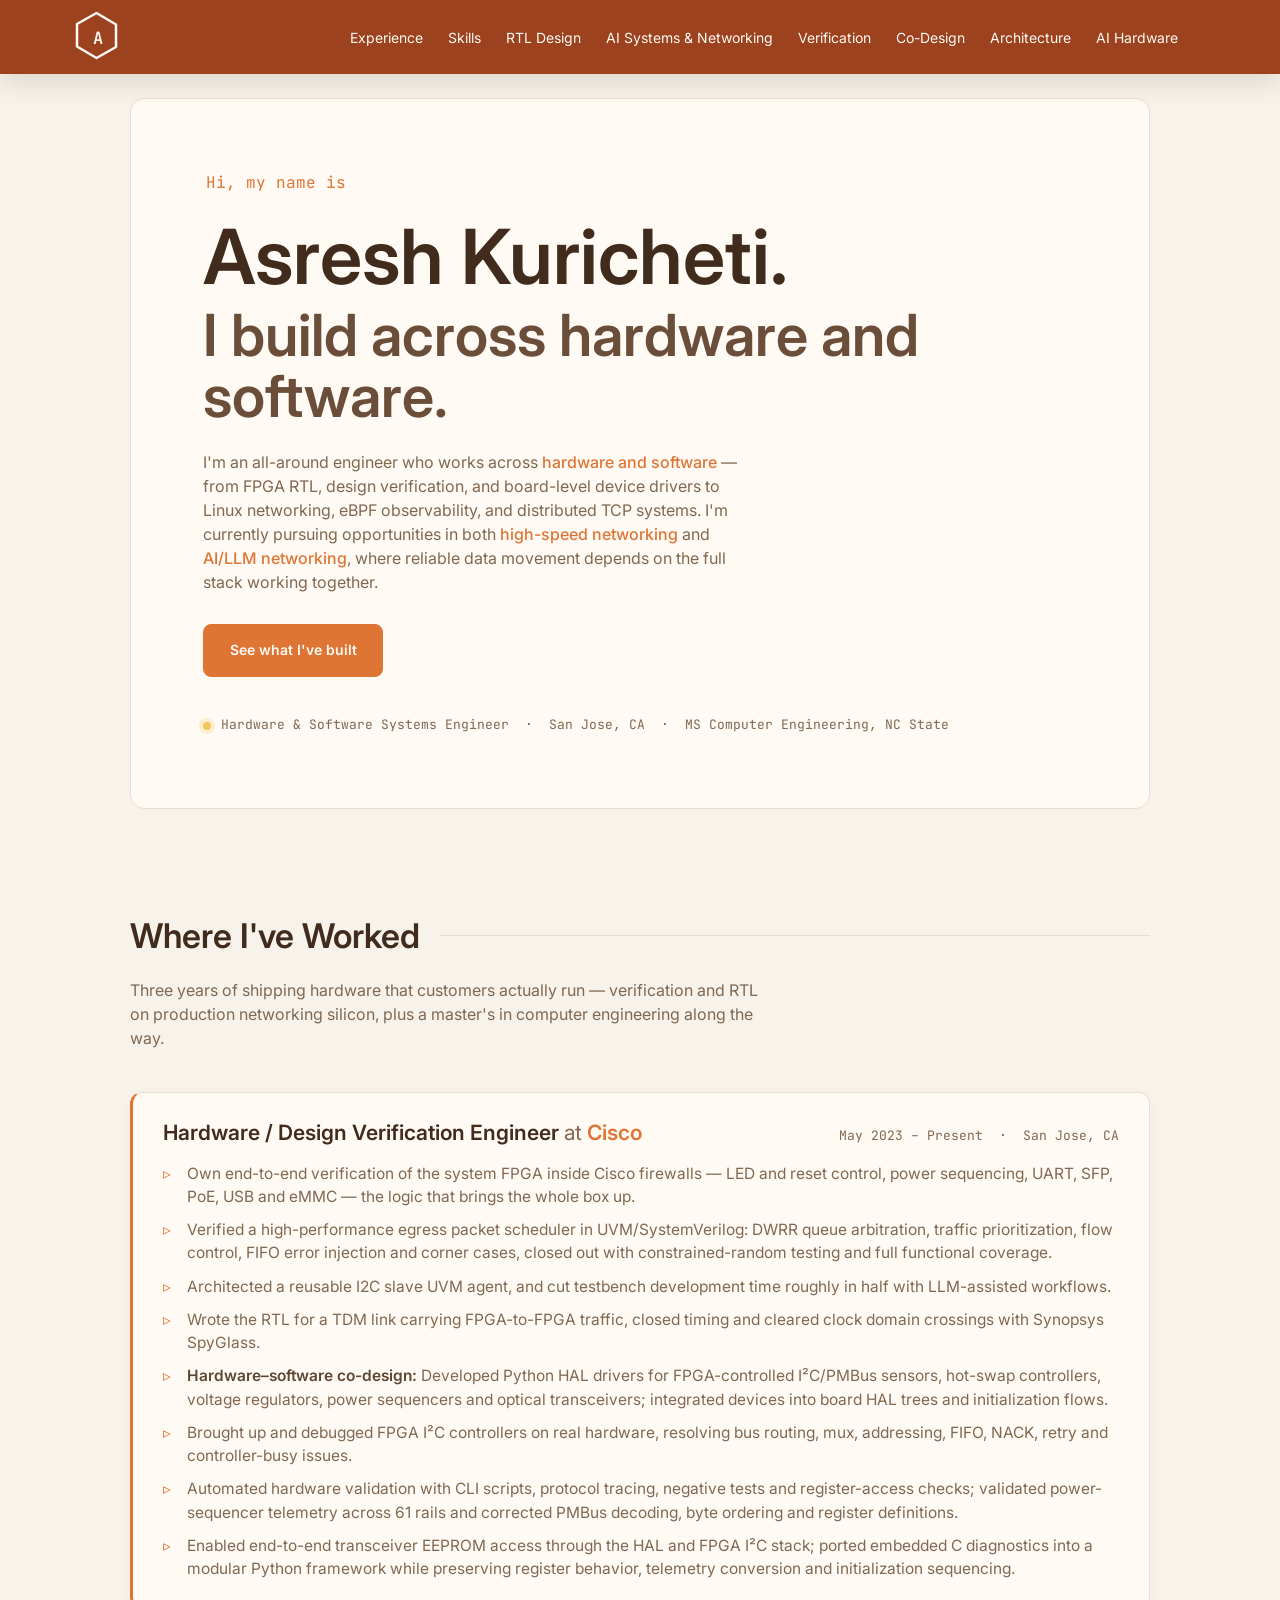
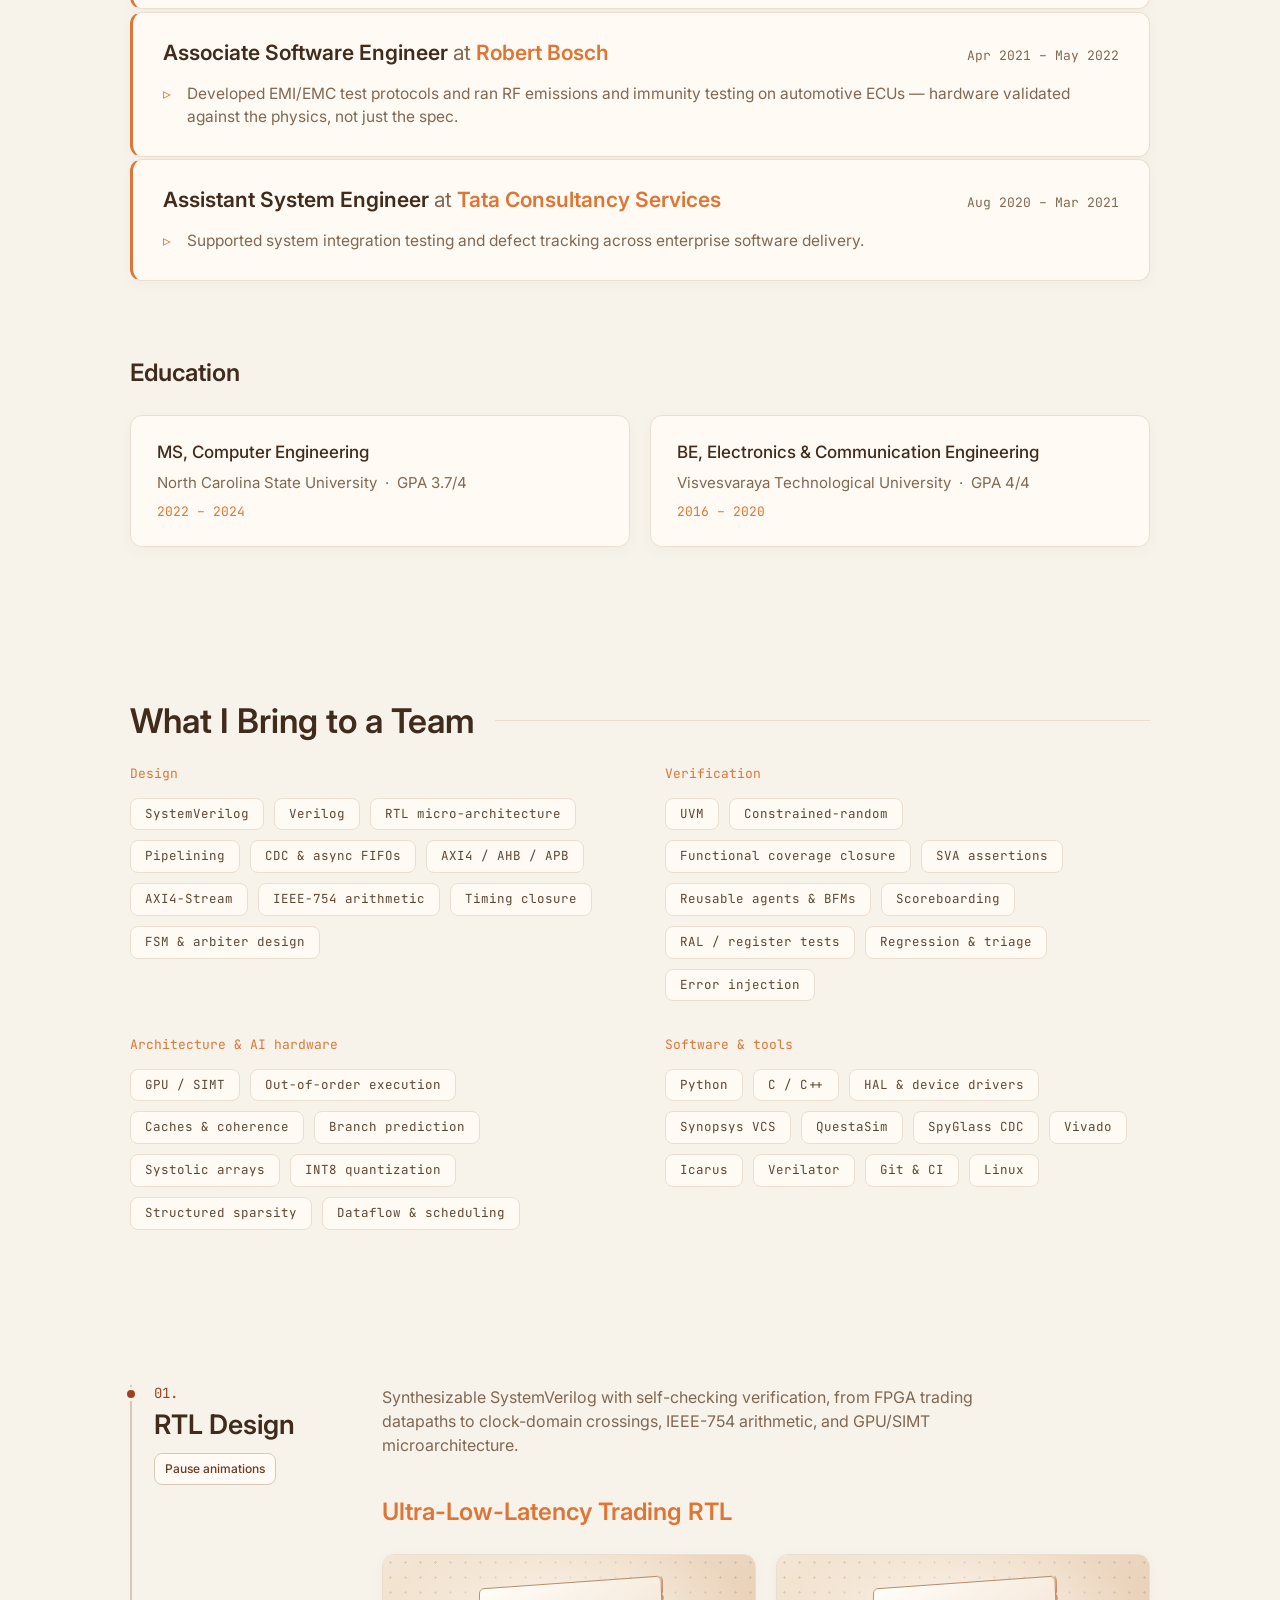
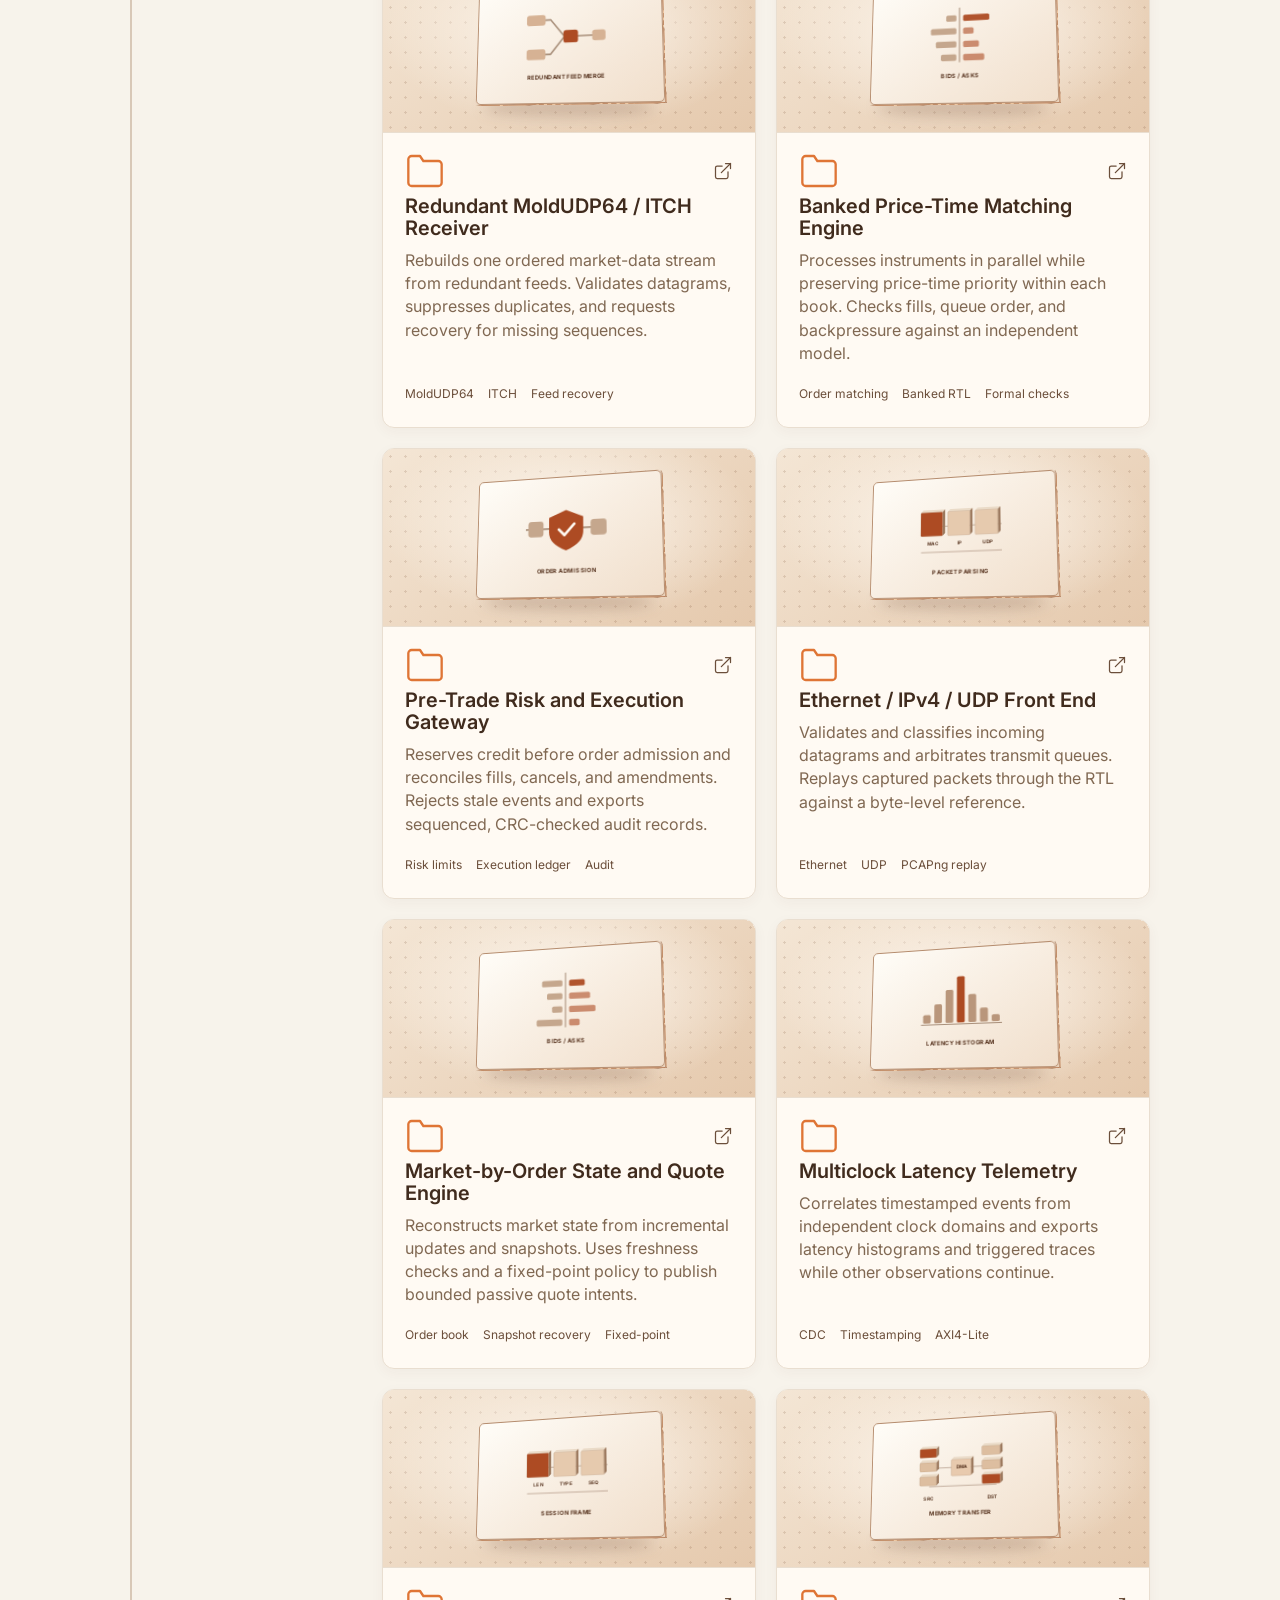
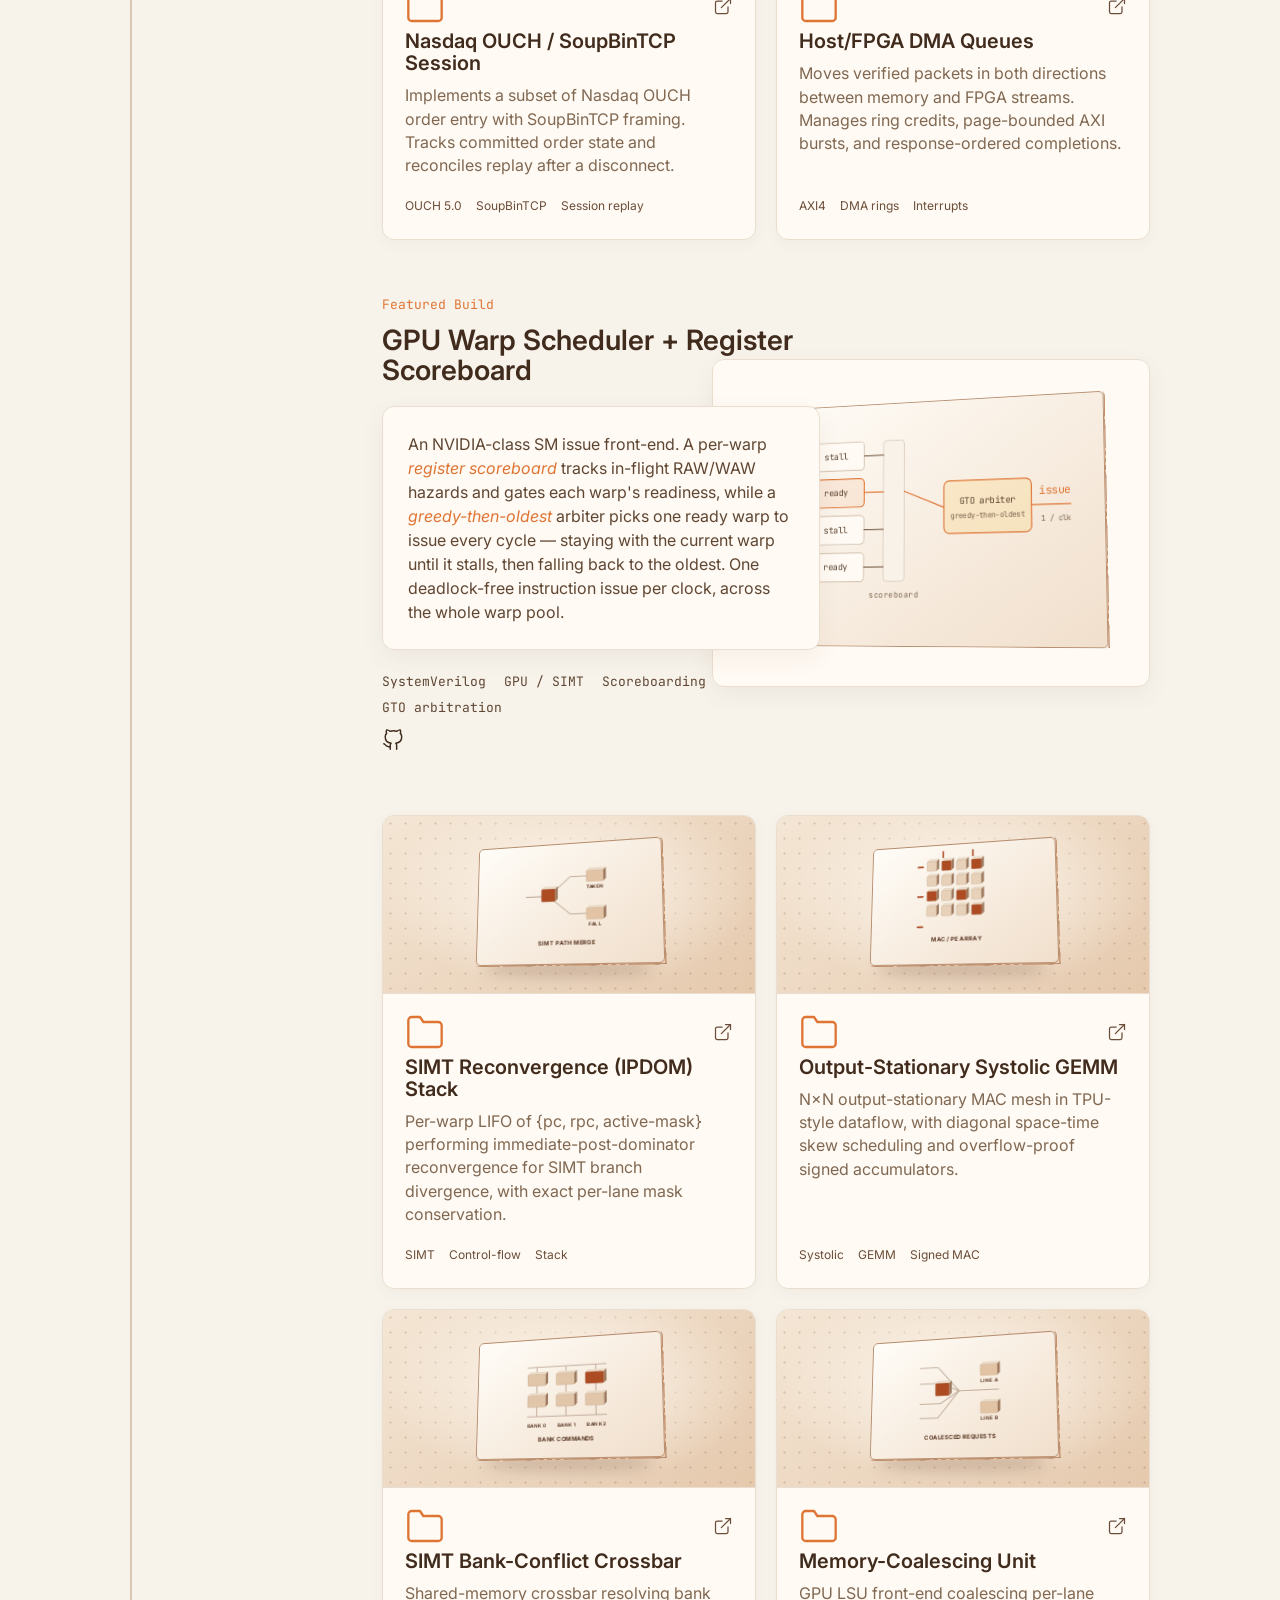
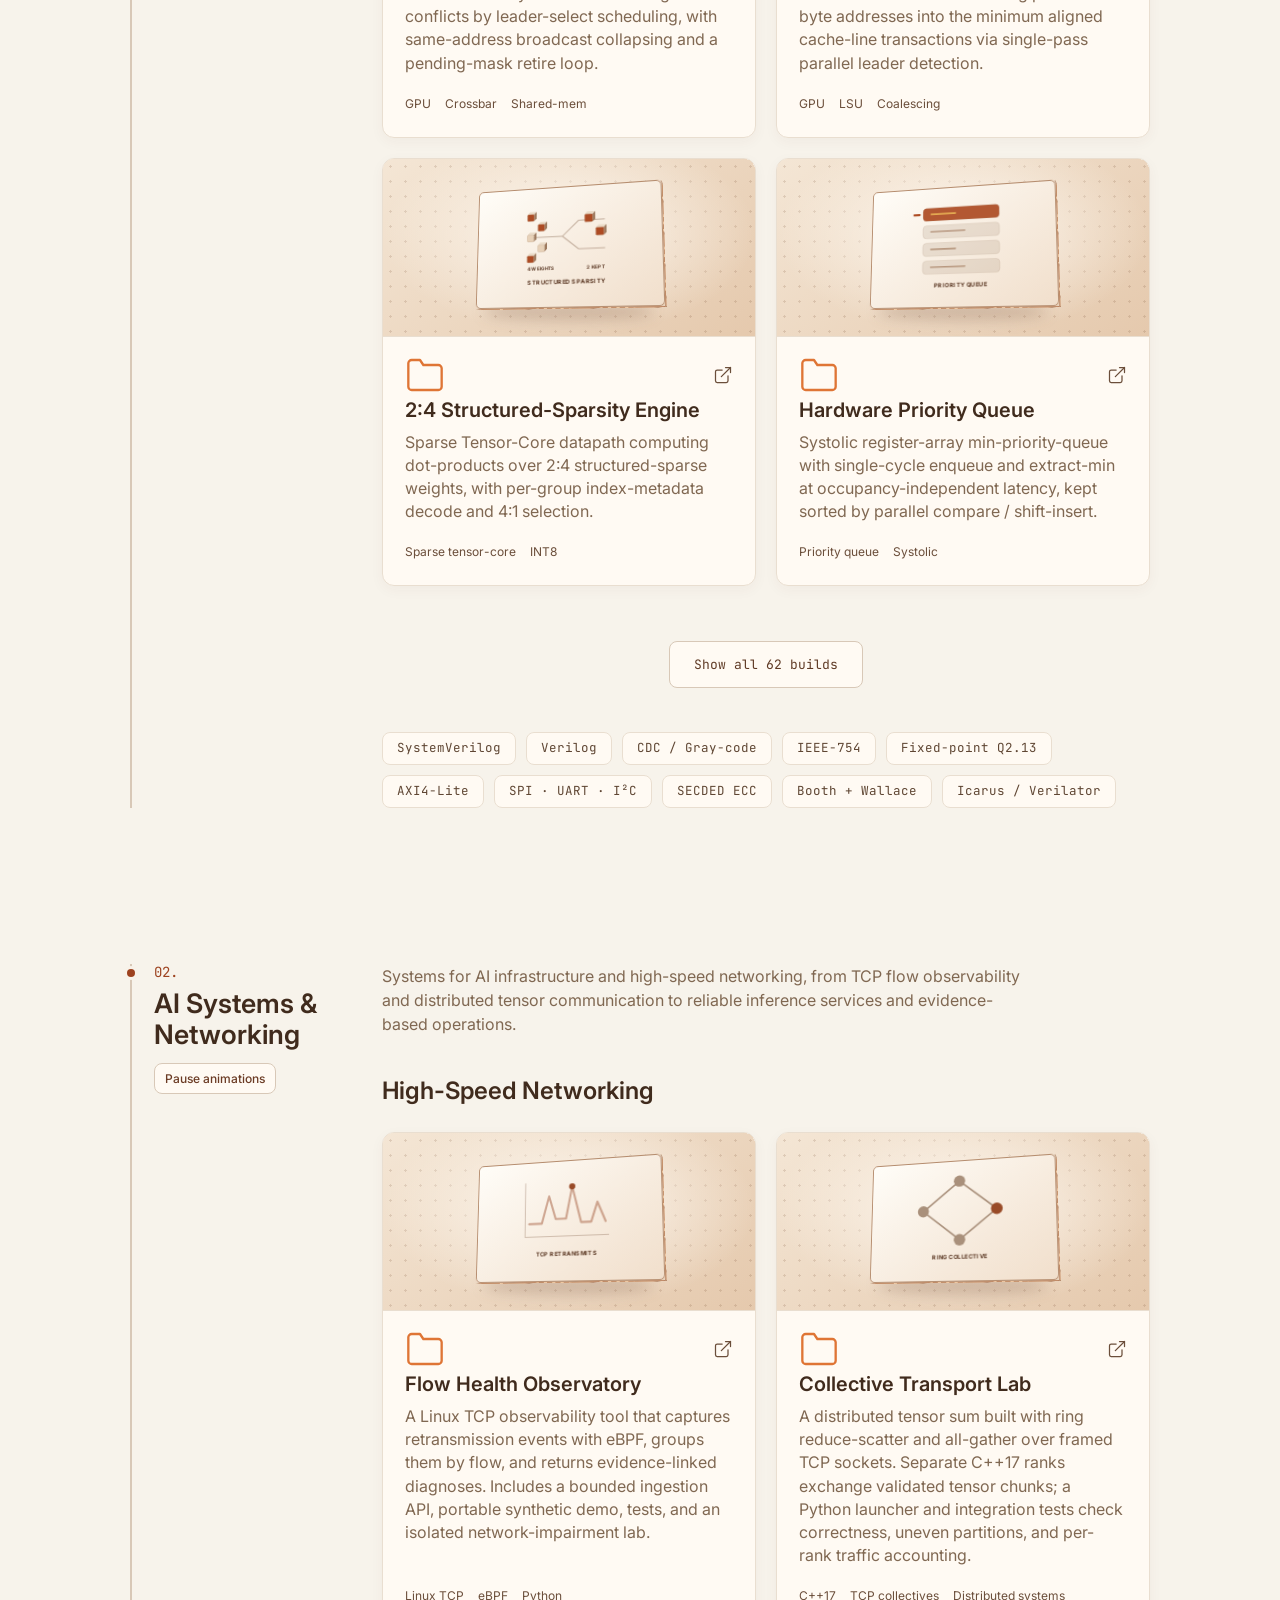
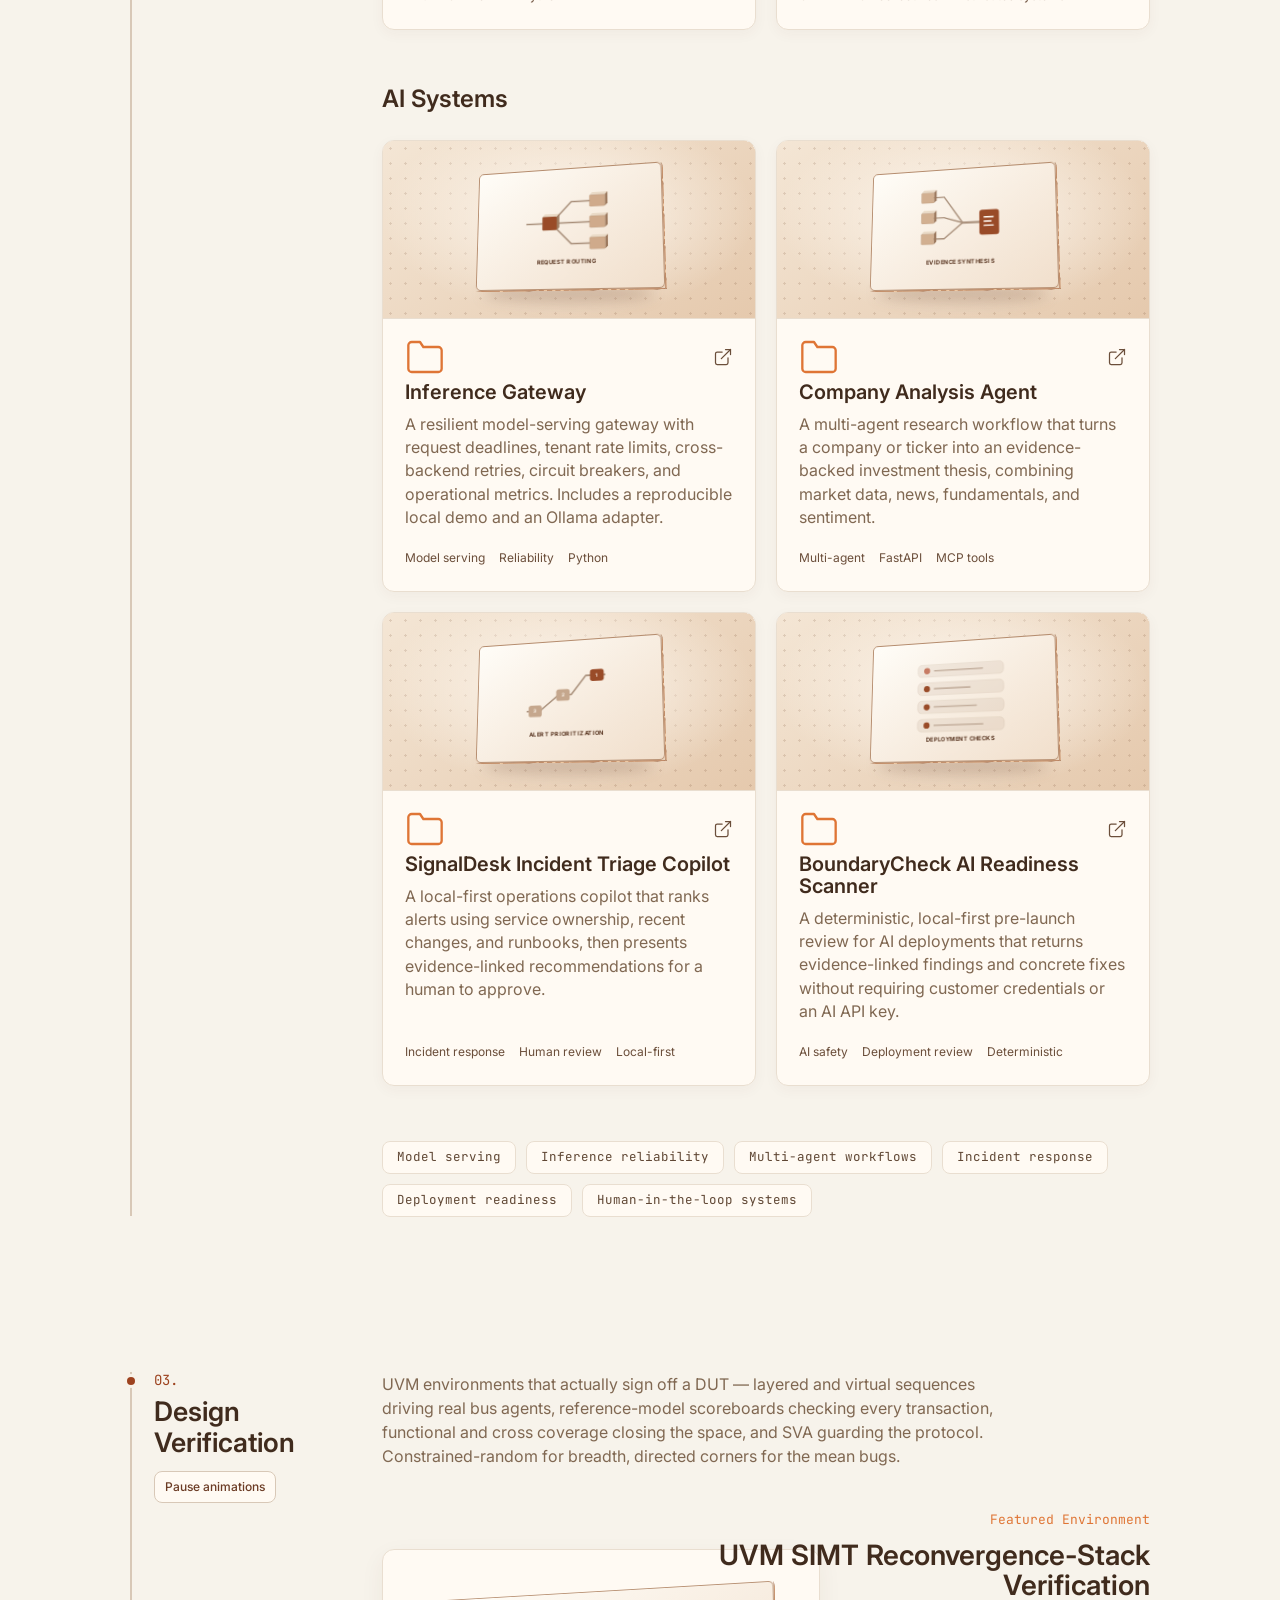
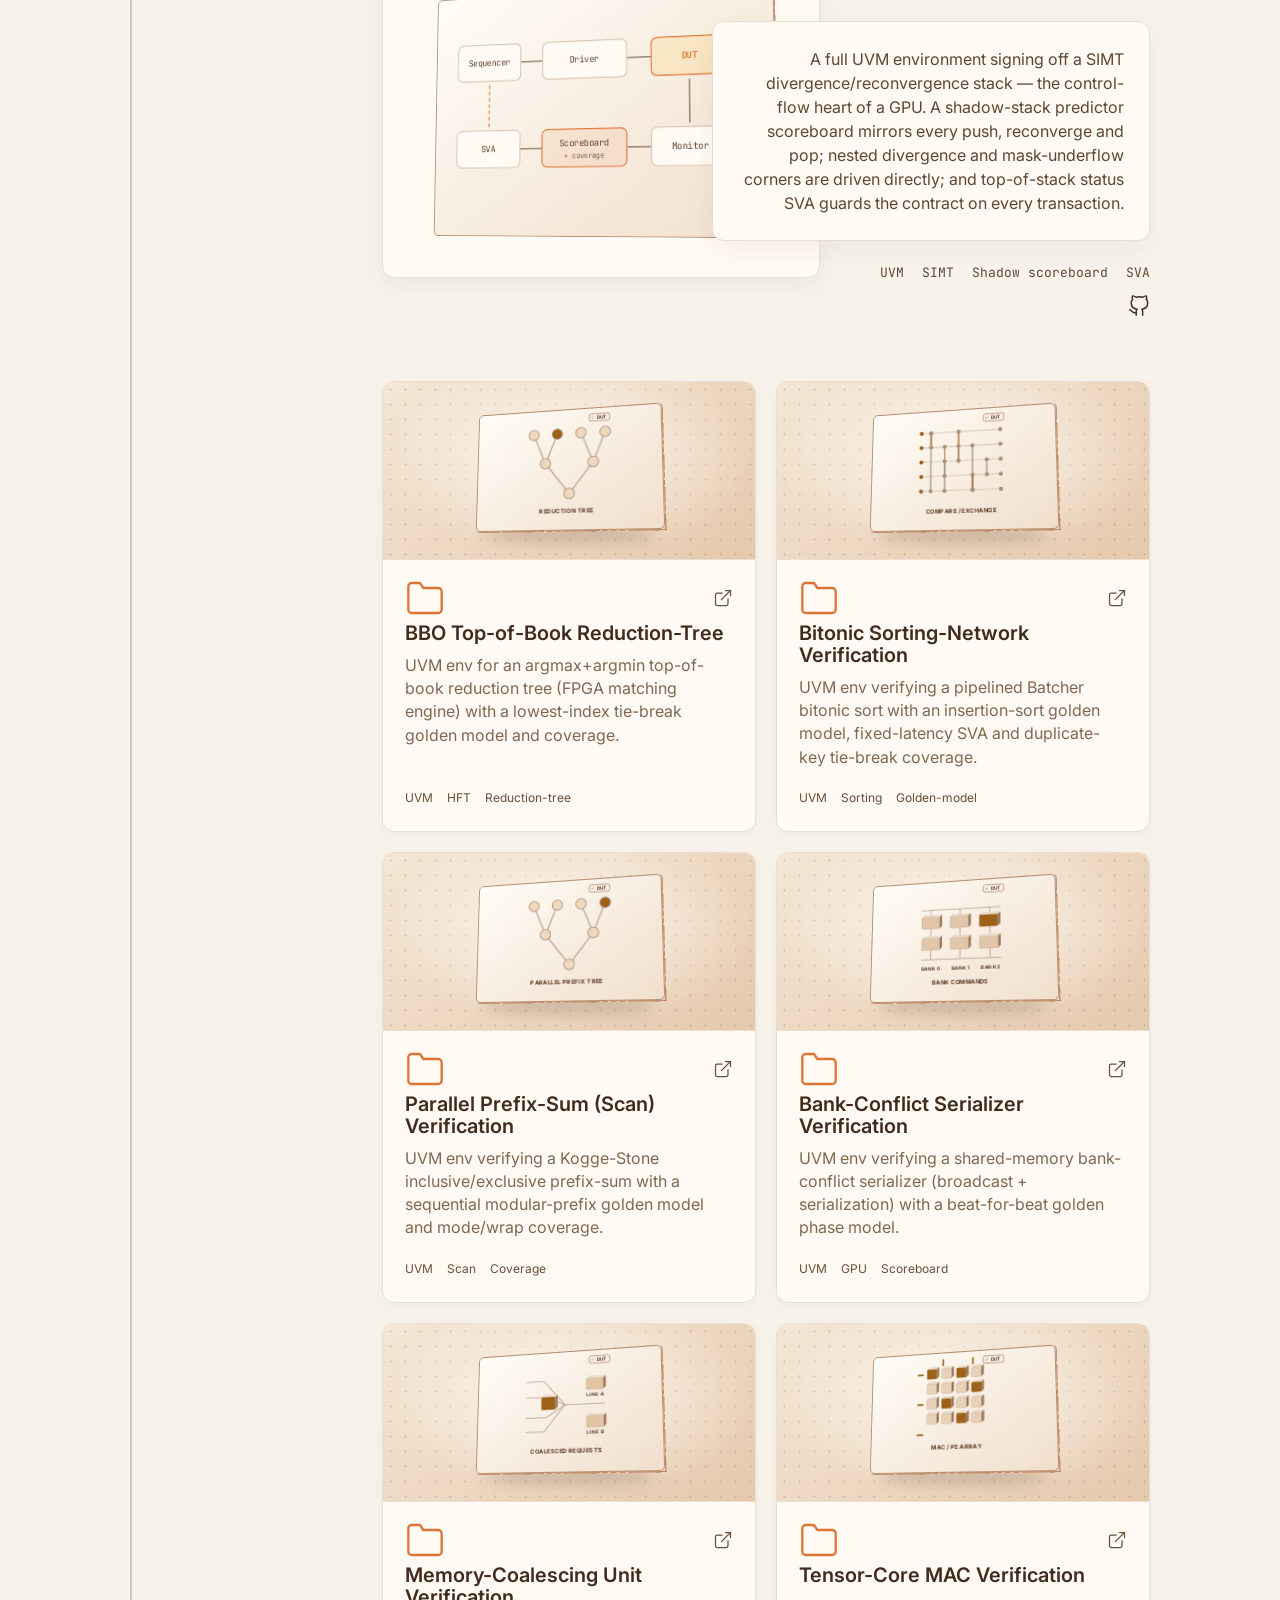
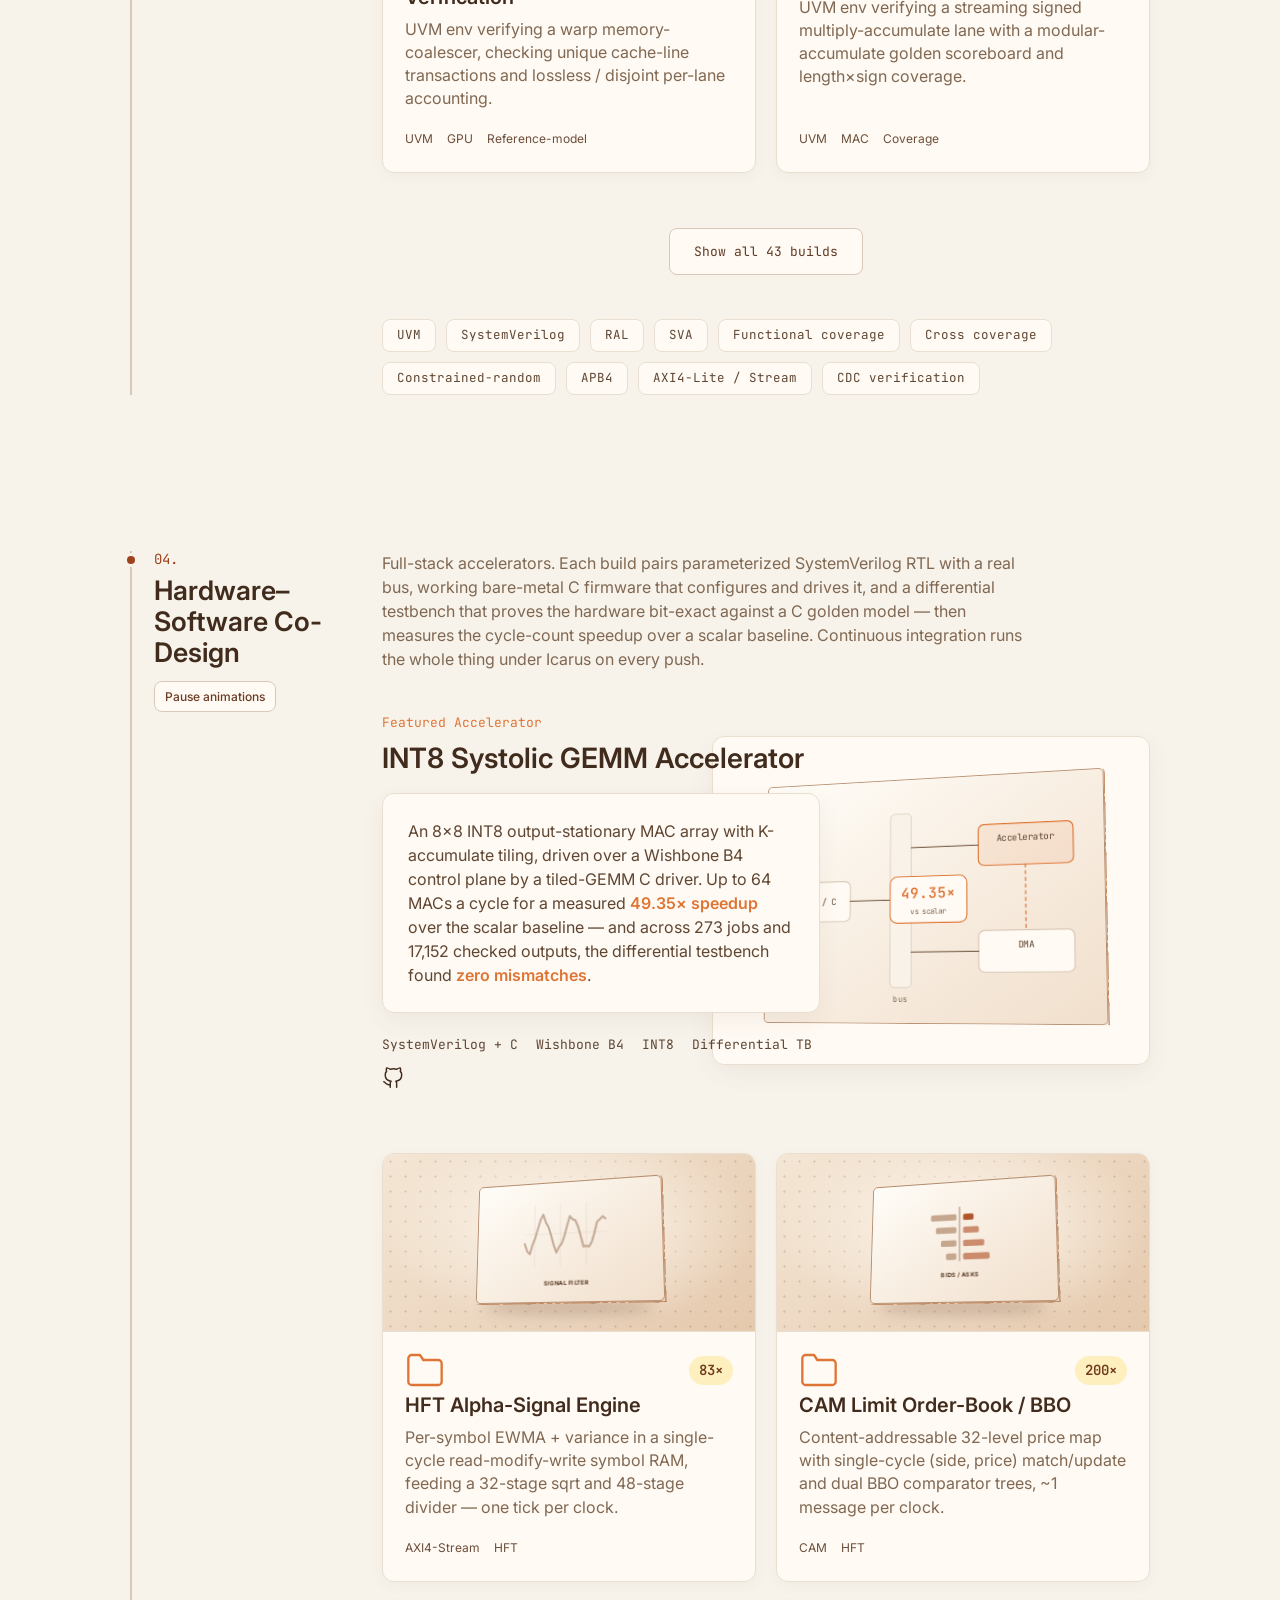
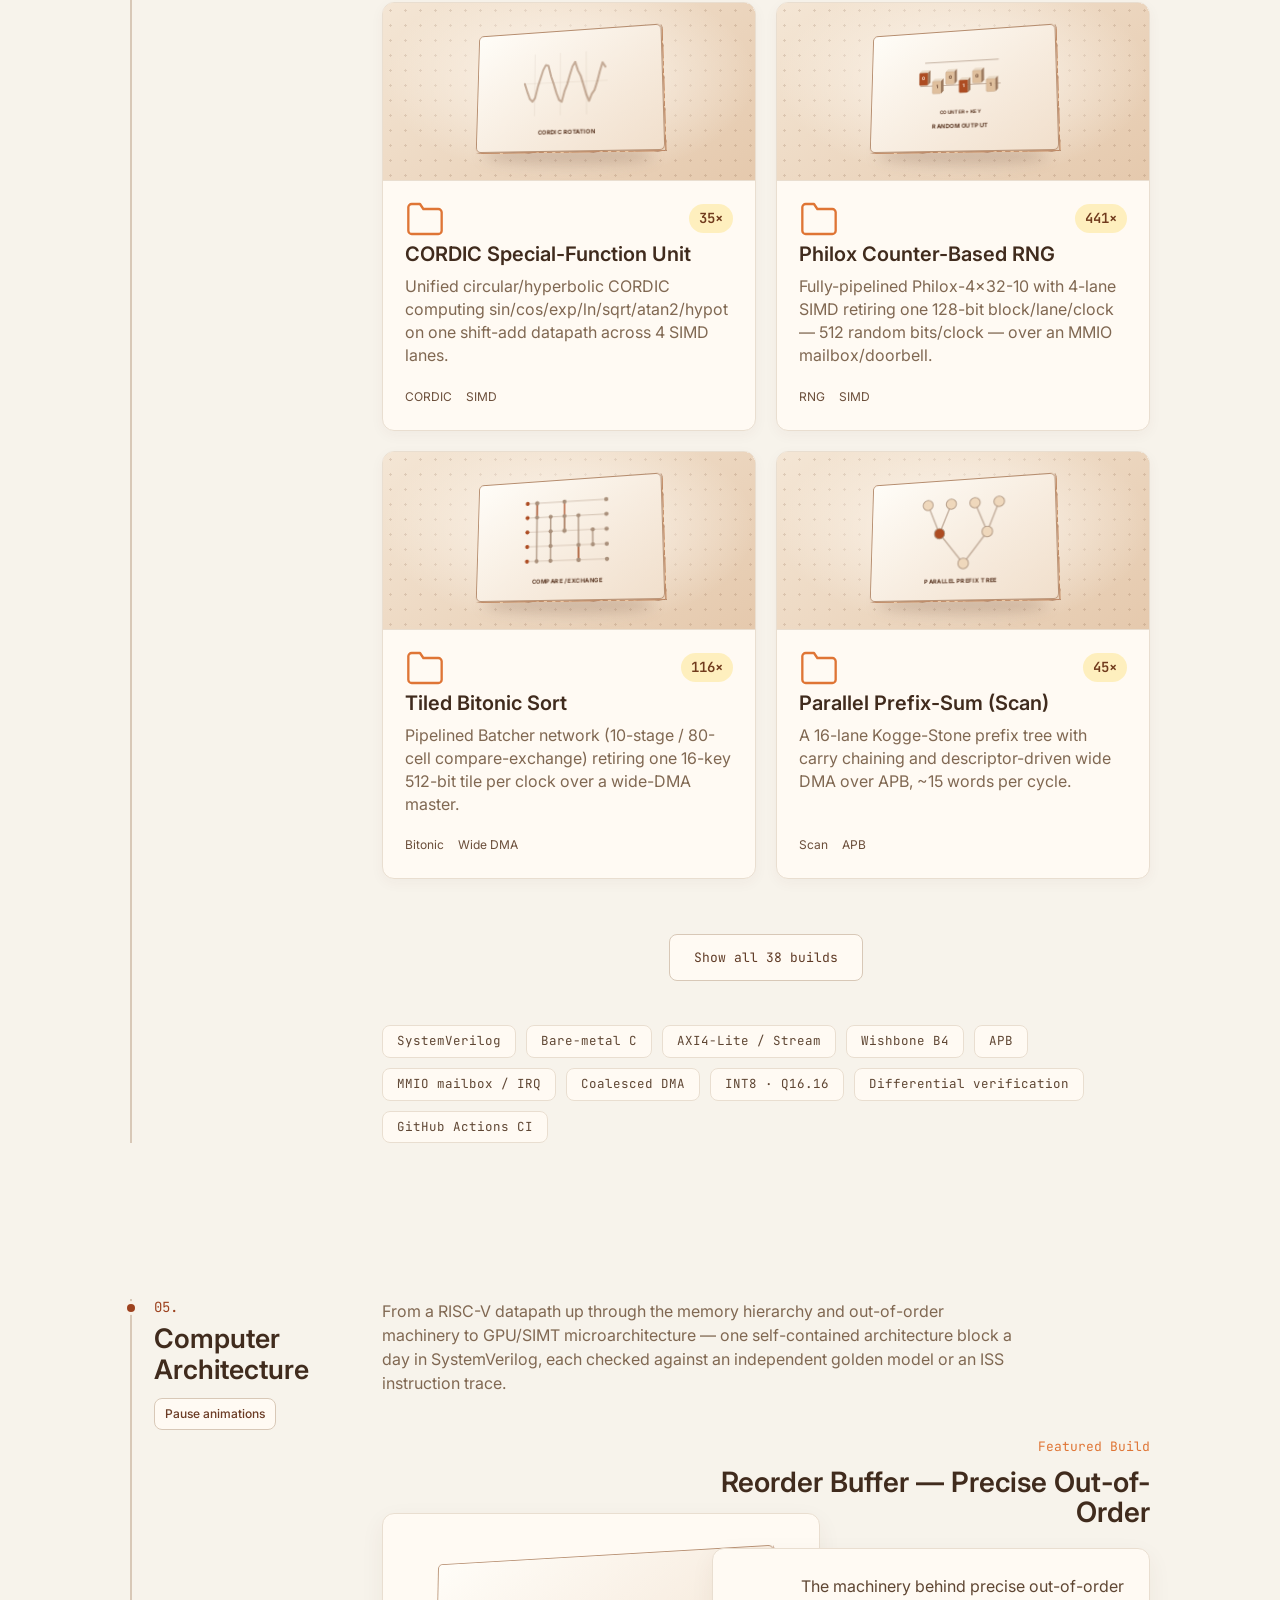
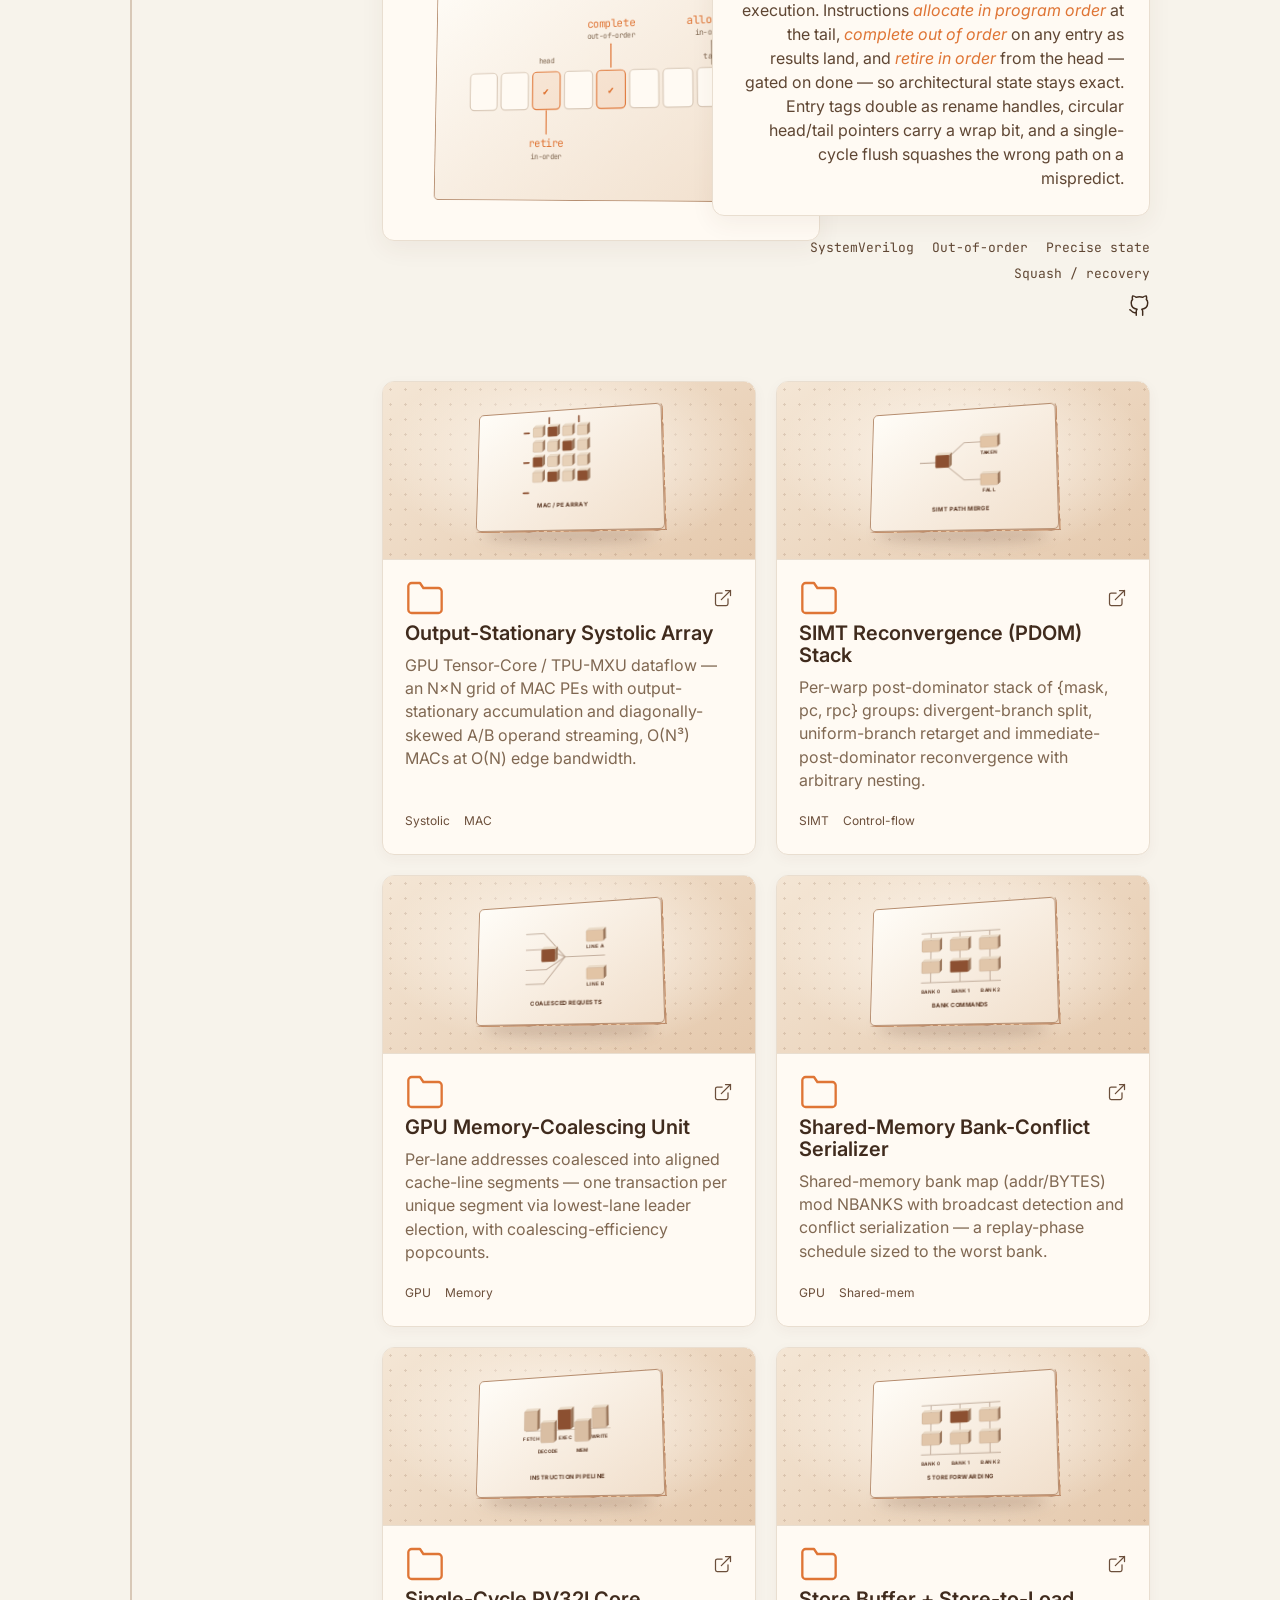
==== commit 2669e4bf: "Give project previews full 3D turns and pointer steering" ====
--- a/index.html
+++ b/index.html
@@ -22,7 +22,7 @@
   <link rel="preconnect" href="https://fonts.gstatic.com" crossorigin />
   <link href="https://fonts.googleapis.com/css2?family=Inter:wght@400;500;600;700&family=JetBrains+Mono:wght@400;500&display=swap" rel="stylesheet" />
 
-  <link rel="stylesheet" href="css/styles.css?v=20261124-motion-loops" />
+  <link rel="stylesheet" href="css/styles.css?v=20261124-full-turns" />
 
   <!-- Progressive enhancement: mark JS available before first paint so reveal
        animations only apply when JS can un-hide them (no-JS = fully visible). -->
@@ -2673,6 +2673,6 @@
   <p class="footer-credit">Designed &amp; built by Asresh Kuricheti</p>
 </footer>
 
-<script src="js/main.js?v=20261124-motion-loops"></script>
+<script src="js/main.js?v=20261124-full-turns"></script>
 </body>
 </html>
--- a/css/styles.css
+++ b/css/styles.css
@@ -917,70 +917,132 @@
 .project-preview-visible { --project-motion-state: running; }
 .project-motion-paused .project-preview { --project-motion-state: paused; }
 
+.project-art { position: relative; }
+.project-art::before {
+  content: '';
+  position: absolute;
+  inset: auto 27% 15px;
+  height: 19px;
+  border-radius: 50%;
+  background: rgba(99, 56, 31, .23);
+  filter: blur(7px);
+  pointer-events: none;
+}
 .project-model {
-  --model-motion: project-model-orbit;
-  --model-depth: 8px;
-  --model-lift: 22px;
-  --model-angle: 26deg;
+  --model-depth: 20px;
+  --model-half-depth: calc(var(--model-depth) / 2);
+  --model-rest-pitch: 10deg;
   position: relative;
   width: 100%;
   color: var(--model-accent, #ad4b23);
-  transform: rotateX(15deg) rotateY(-18deg);
+  transform: rotateX(var(--model-rest-pitch));
   transform-style: preserve-3d;
 }
-.project-model[data-model-motion="rock"] { --model-motion: project-model-rock; }
-.project-model[data-model-motion="sweep"] { --model-motion: project-model-sweep; }
 .project-art .project-model {
   width: min(74%, 188px);
-  height: 118px;
-}
-.project-model::before,
-.project-model::after {
-  content: '';
+  height: 121px;
+}
+.project-model-rotor {
+  position: relative;
+  height: 100%;
+  transform: rotateY(-14deg);
+  transform-style: preserve-3d;
+}
+.project-model-face,
+.project-model-edge {
+  backface-visibility: hidden;
+}
+.project-model-face {
+  display: grid;
+  place-items: center;
+  border: 1px solid #b68e70;
+  border-radius: 5px;
+}
+.project-model-front {
+  position: relative;
+  height: 100%;
+  padding: 4px;
+  background: linear-gradient(145deg, #fffdf8, #f1dfcc);
+  transform: translateZ(var(--model-half-depth));
+}
+.project-model-back {
   position: absolute;
   inset: 0;
-  border: 1px solid #b98f6e;
-  border-radius: 12px;
-}
-.project-model::before {
-  background: #bd8967;
-  box-shadow: 0 14px 22px rgba(100, 59, 32, .27);
-  transform: translate3d(1px, 6px, -6px);
-}
-.project-model::after {
-  border-color: #a9714e;
+  align-content: center;
+  gap: 6px;
+  padding: 12px;
+  overflow: hidden;
+  color: #fffaf3;
+  text-align: center;
   background:
-    repeating-linear-gradient(90deg, transparent 0 8px, rgba(124, 67, 35, .56) 8px 11px) center / 90% 5px no-repeat,
-    repeating-linear-gradient(0deg, transparent 0 7px, rgba(128, 76, 46, .19) 7px 8px),
-    linear-gradient(145deg, #ebcaa8, #c68b63);
-  transform: translate3d(0, 3px, -2px);
-}
-.project-model-face {
-  position: relative;
-  display: grid;
-  place-items: center;
+    repeating-linear-gradient(90deg, #eac7a7 0 4px, transparent 4px 8px) top 7px center / 58% 4px no-repeat,
+    repeating-linear-gradient(90deg, #eac7a7 0 4px, transparent 4px 8px) bottom 7px center / 58% 4px no-repeat,
+    linear-gradient(135deg, var(--model-accent, #ad4b23), #573322);
+  transform: rotateY(180deg) translateZ(var(--model-half-depth));
+}
+.project-model-back-tag,
+.project-model-back-name {
+  display: -webkit-box;
+  overflow: hidden;
+  overflow-wrap: anywhere;
+  -webkit-box-orient: vertical;
+}
+.project-model-back-tag {
+  color: #fae6cd;
+  font: 500 9px/1.25 var(--font-mono);
+  -webkit-line-clamp: 1;
+}
+.project-model-back-name {
+  font: 700 14px/1.18 var(--font-sans);
+  -webkit-line-clamp: 3;
+}
+.project-model-edge {
+  position: absolute;
+  display: block;
+  border: 1px solid #a57352;
+  background: linear-gradient(130deg, #d9ab83, #a97756);
+}
+.project-model-edge-top,
+.project-model-edge-bottom {
+  width: 100%;
+  height: var(--model-depth);
+  background:
+    repeating-linear-gradient(90deg, transparent 0 5px, rgba(253, 219, 181, .72) 5px 8px) center / 84% 43% no-repeat,
+    linear-gradient(#b67d58, #d4a783);
+}
+.project-model-edge-top {
+  inset: 0 0 auto;
+  transform: translateZ(calc(-1 * var(--model-half-depth))) rotateX(90deg);
+  transform-origin: center top;
+}
+.project-model-edge-bottom {
+  inset: auto 0 0;
+  transform: translateZ(calc(-1 * var(--model-half-depth))) rotateX(-90deg);
+  transform-origin: center bottom;
+}
+.project-model-edge-left,
+.project-model-edge-right {
+  width: var(--model-depth);
   height: 100%;
-  padding: 5px;
-  border: 1px solid #dbc0a6;
-  border-radius: 12px;
-  background: linear-gradient(145deg, #fffdf8, #f6e7d7);
-  box-shadow: 0 2px #d5b292, 0 4px #cba684, 0 6px #c39a76;
-  transform: translateZ(var(--model-depth));
-  transform-style: preserve-3d;
-}
-.project-model-detail {
-  display: grid;
-  place-items: center;
-  width: 100%;
-  min-height: 0;
-  transform: translateZ(5px);
-  transition: transform .36s var(--easing);
-}
-.project-art .project-model-detail { height: 100%; }
+  background:
+    repeating-linear-gradient(0deg, transparent 0 5px, rgba(253, 219, 181, .72) 5px 8px) center / 43% 84% no-repeat,
+    linear-gradient(90deg, #b67d58, #d4a783);
+}
+.project-model-edge-left {
+  inset: 0 auto 0 0;
+  transform: translateZ(calc(-1 * var(--model-half-depth))) rotateY(-90deg);
+  transform-origin: left center;
+}
+.project-model-edge-right {
+  inset: 0 0 0 auto;
+  transform: translateZ(calc(-1 * var(--model-half-depth))) rotateY(90deg);
+  transform-origin: right center;
+}
 .project-art svg {
   display: block;
   width: 100%;
   height: 100%;
+  min-height: 0;
 }
 .project-art text { font-family: var(--font-sans); }
 .project-art .art-label { font-size: 11px; font-weight: 700; letter-spacing: .7px; }
@@ -990,54 +1052,32 @@
   padding: clamp(18px, 2.5vw, 36px);
 }
 .featured-visual .project-model {
-  --model-depth: 6px;
-  --model-lift: 10px;
-  --model-angle: 15deg;
-  scale: .94;
-}
-.featured-visual .project-model-face { padding: 6px; }
+  --model-depth: 24px;
+  --model-rest-pitch: 6deg;
+  scale: .93;
+}
+.featured-visual .project-model-front { padding: 6px; }
+.featured-visual .project-model-back-name { font-size: clamp(16px, 2.5vw, 22px); }
 
 @media (prefers-reduced-motion: no-preference) {
   .project-preview .project-model {
-    animation: var(--model-motion) var(--model-cycle, 7.4s) var(--model-phase, 0s) ease-in-out infinite;
+    transform:
+      rotateX(calc(var(--model-rest-pitch) + var(--model-pointer-pitch, 0deg)))
+      rotateY(var(--model-pointer-yaw, 0deg));
+    transition: transform 105ms ease-out;
+  }
+  .project-preview .project-model-rotor {
+    animation: project-model-turn var(--model-cycle, 13s) var(--model-phase, 0s) linear infinite;
+    animation-direction: var(--model-direction, normal);
     animation-play-state: var(--project-motion-state);
   }
-  .project-preview .project-model-face {
-    animation: project-model-separate 5.4s var(--model-phase, 0s) ease-in-out infinite;
-    animation-play-state: var(--project-motion-state);
-  }
-  html:not(.project-motion-paused) .project-card:focus-within .project-model-detail,
-  html:not(.project-motion-paused) .featured:focus-within .project-model-detail {
-    transform: translateZ(15px) rotateY(9deg) rotateX(-5deg);
-  }
-}
-@media (prefers-reduced-motion: no-preference) and (hover: hover) {
-  html:not(.project-motion-paused) .project-card:hover .project-model-detail,
-  html:not(.project-motion-paused) .featured:hover .project-model-detail {
-    transform: translateZ(15px) rotateY(9deg) rotateX(-5deg);
-  }
-}
-@keyframes project-model-orbit {
-  0%, 100% { transform: translate3d(-5px, 1px, 0) rotateX(18deg) rotateY(calc(-1 * var(--model-angle))) rotateZ(-4deg); }
-  25% { transform: translate3d(0, -9px, 0) rotateX(-13deg) rotateY(-8deg) rotateZ(2deg); }
-  50% { transform: translate3d(6px, -2px, 0) rotateX(-9deg) rotateY(var(--model-angle)) rotateZ(5deg); }
-  75% { transform: translate3d(1px, 5px, 0) rotateX(20deg) rotateY(9deg) rotateZ(0); }
-}
-@keyframes project-model-rock {
-  0%, 100% { transform: translate3d(0, 3px, 0) rotateX(24deg) rotateY(11deg) rotateZ(4deg); }
-  33% { transform: translate3d(-6px, -7px, 0) rotateX(-19deg) rotateY(calc(-1 * var(--model-angle))) rotateZ(-5deg); }
-  68% { transform: translate3d(5px, -4px, 0) rotateX(5deg) rotateY(18deg) rotateZ(2deg); }
-}
-@keyframes project-model-sweep {
-  0%, 100% { transform: translate3d(8px, -3px, 0) rotateX(11deg) rotateY(var(--model-angle)) rotateZ(-2deg); }
-  30% { transform: translate3d(1px, 5px, 0) rotateX(26deg) rotateY(-6deg) rotateZ(3deg); }
-  60% { transform: translate3d(-8px, -8px, 0) rotateX(-10deg) rotateY(calc(-1 * var(--model-angle))) rotateZ(5deg); }
-}
-@keyframes project-model-separate {
-  0%, 100% { transform: translateZ(var(--model-depth)) rotateX(0) rotateY(0); }
-  48% {
-    transform: translateZ(calc(var(--model-depth) + var(--model-lift))) rotateX(-8deg) rotateY(7deg);
-  }
+  .project-preview-steering .project-model-rotor {
+    animation-play-state: paused;
+  }
+}
+@keyframes project-model-turn {
+  from { transform: rotateY(0deg); }
+  to { transform: rotateY(360deg); }
 }
 
 /* Roadmap.sh-inspired product palette and layout */
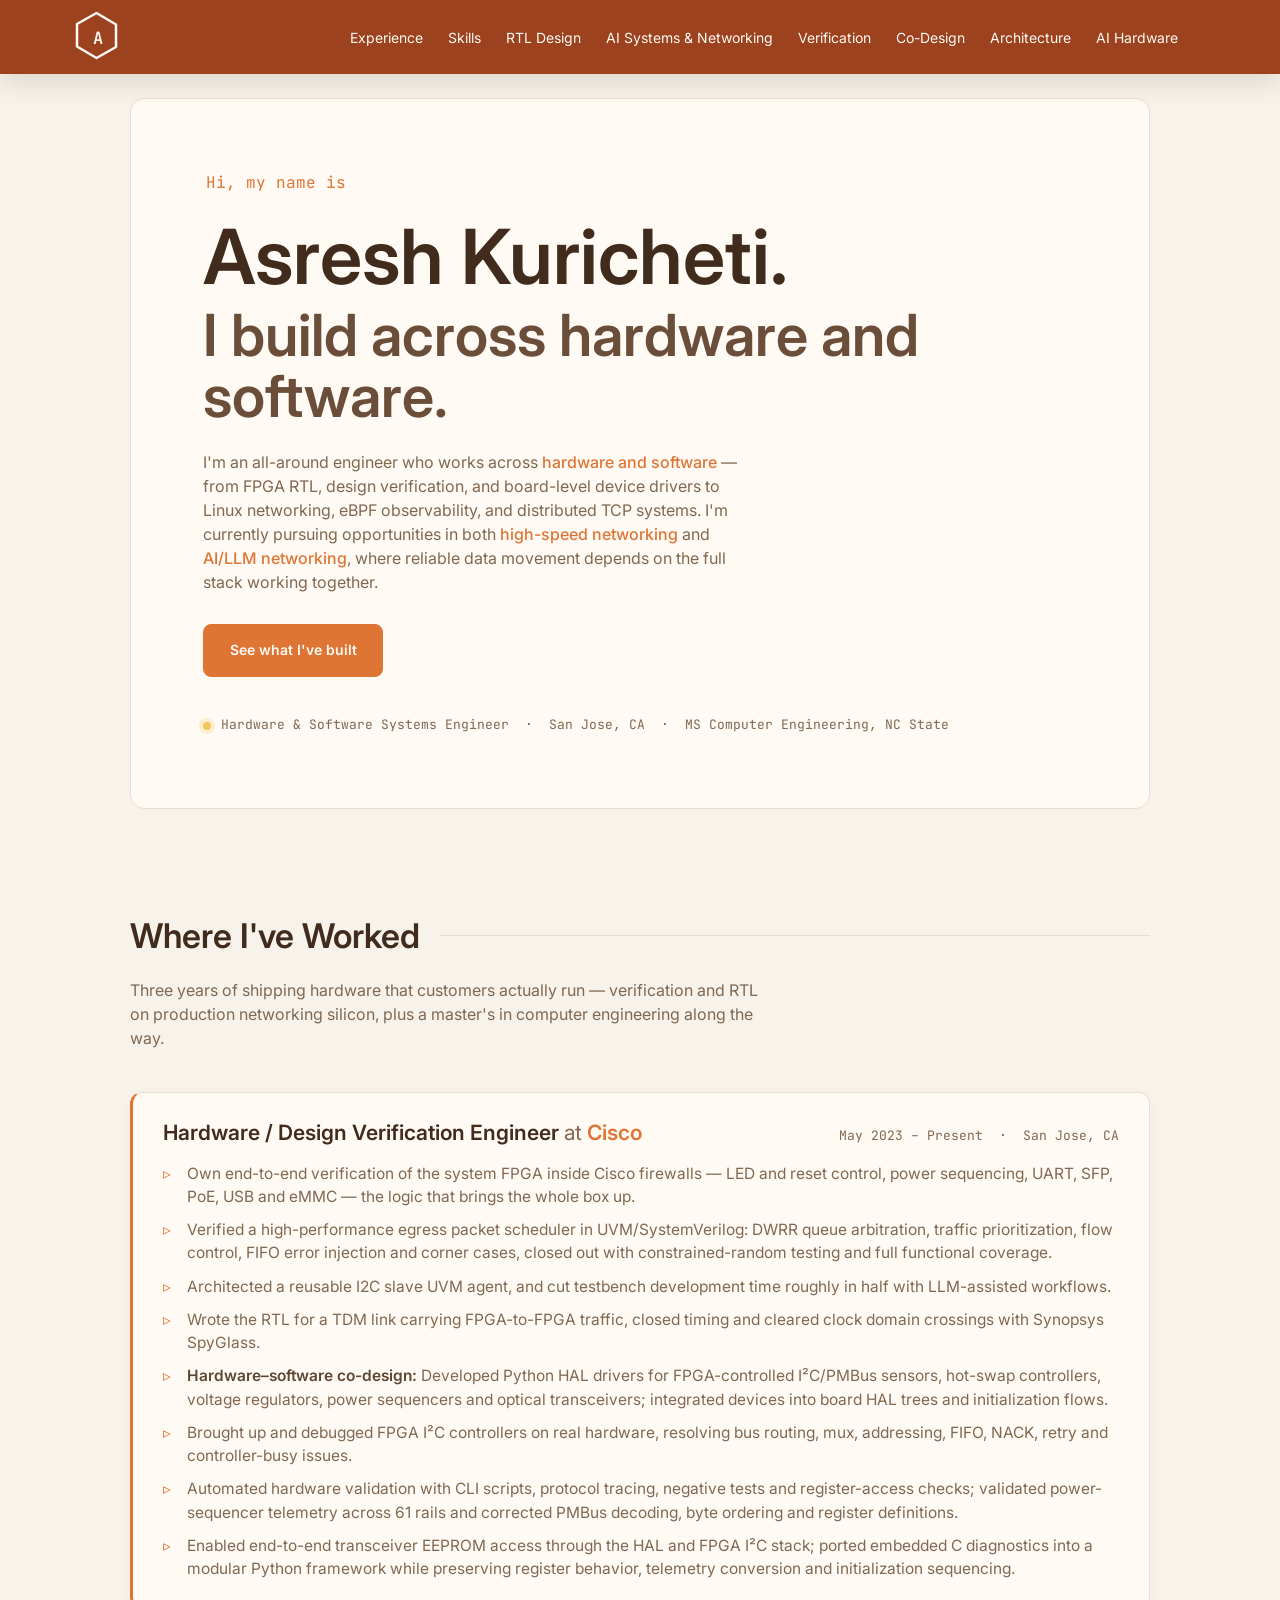
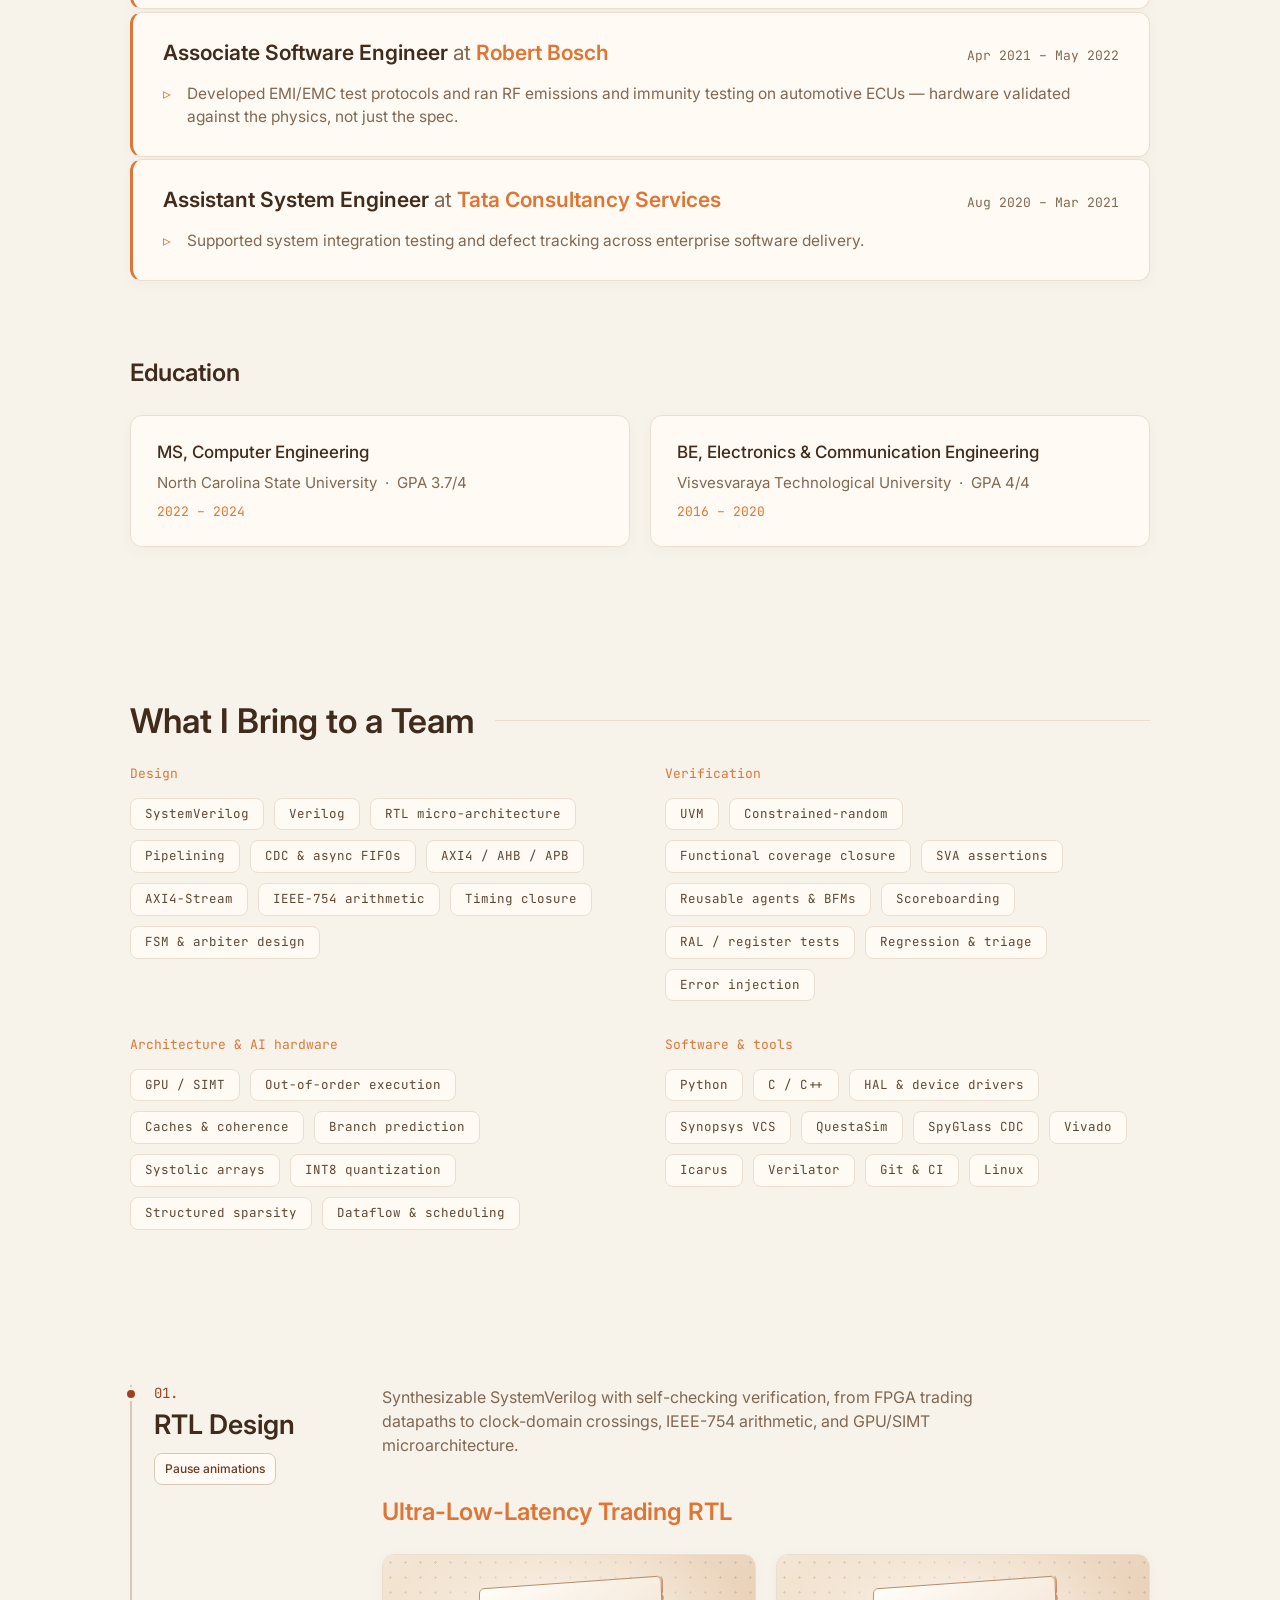
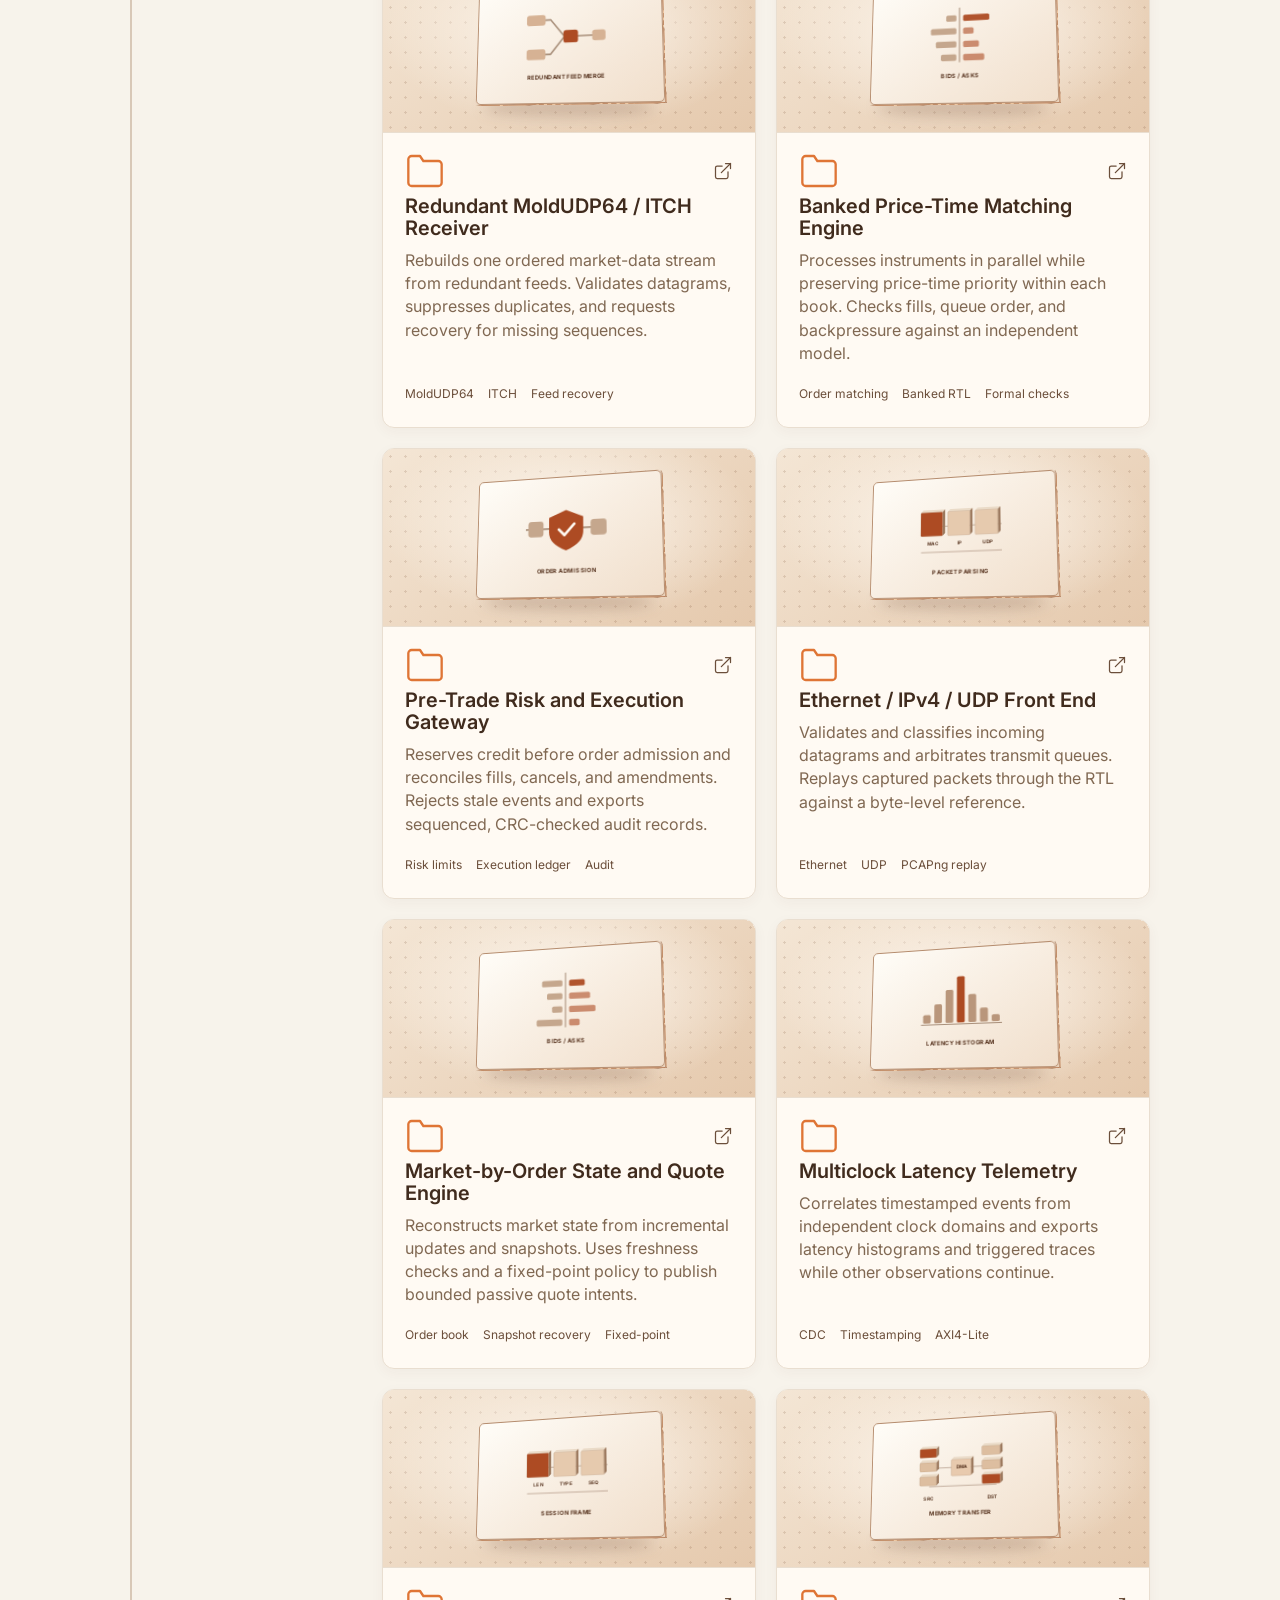
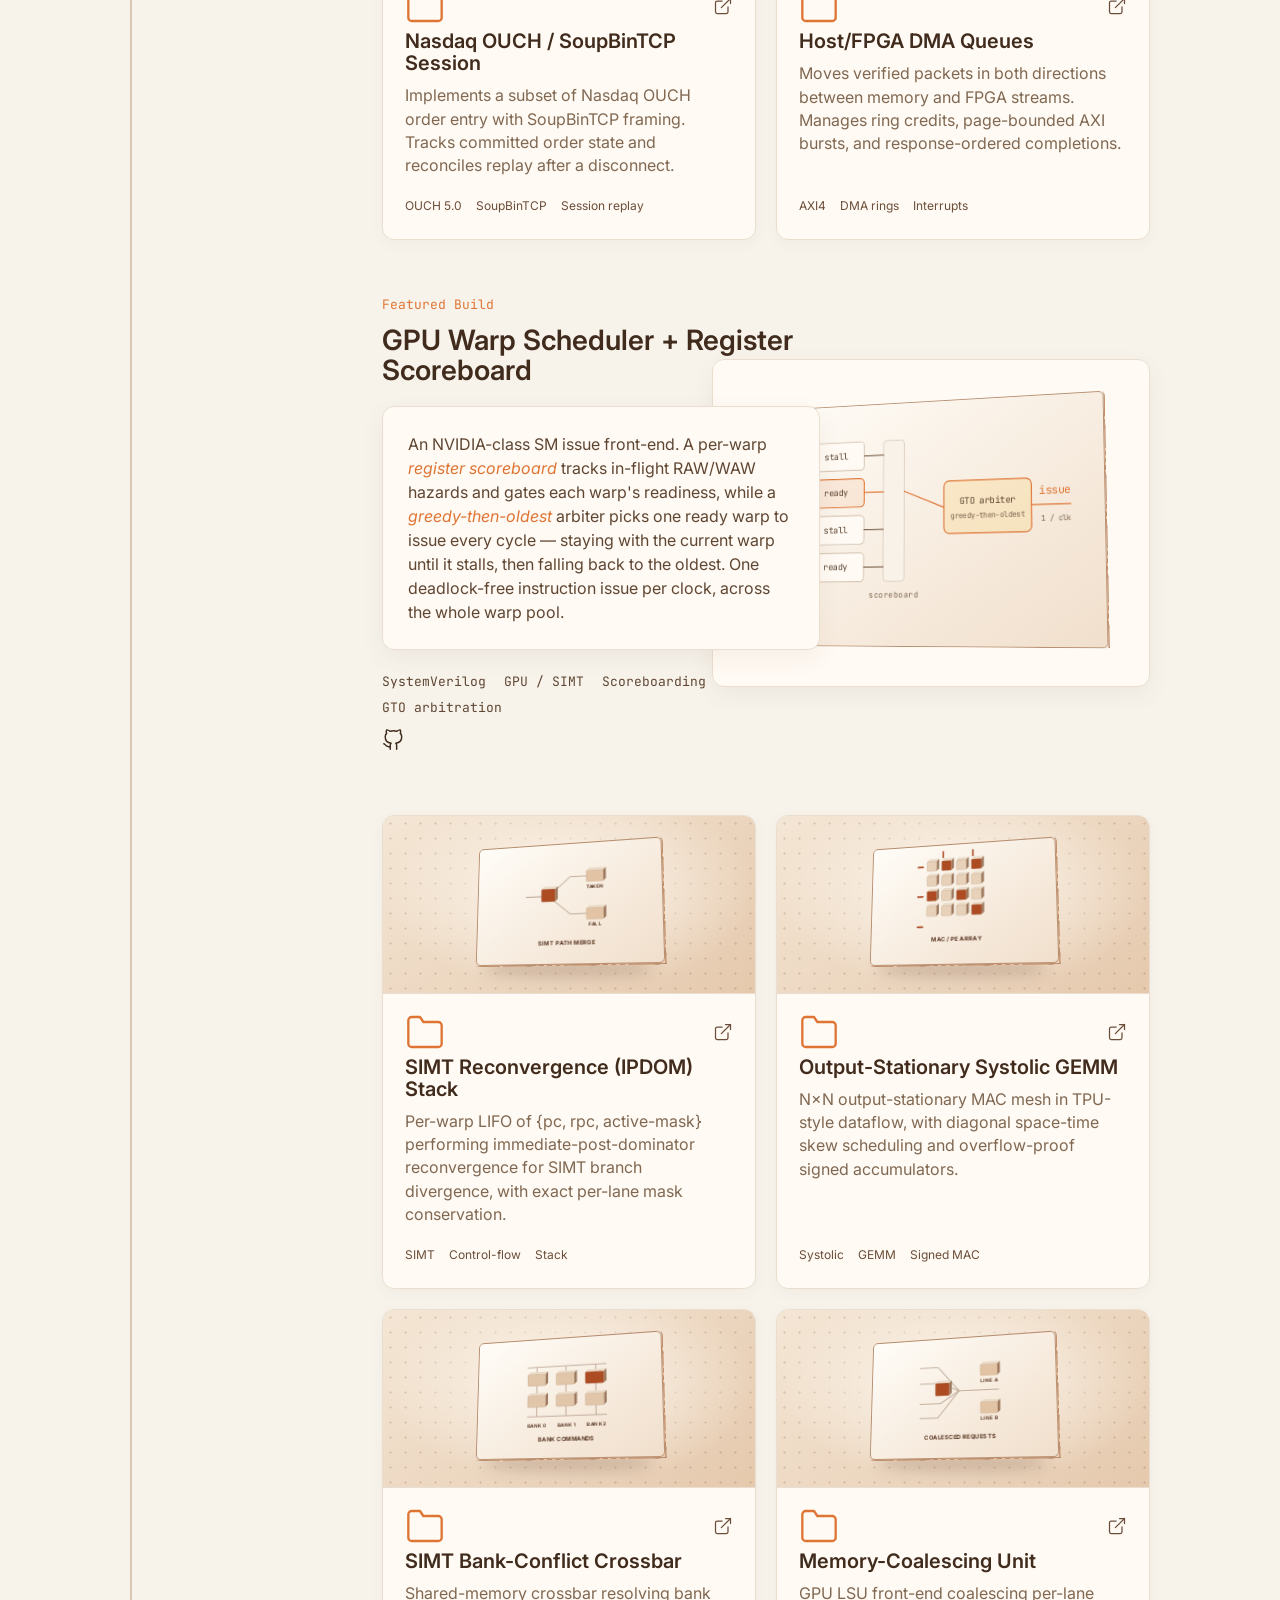
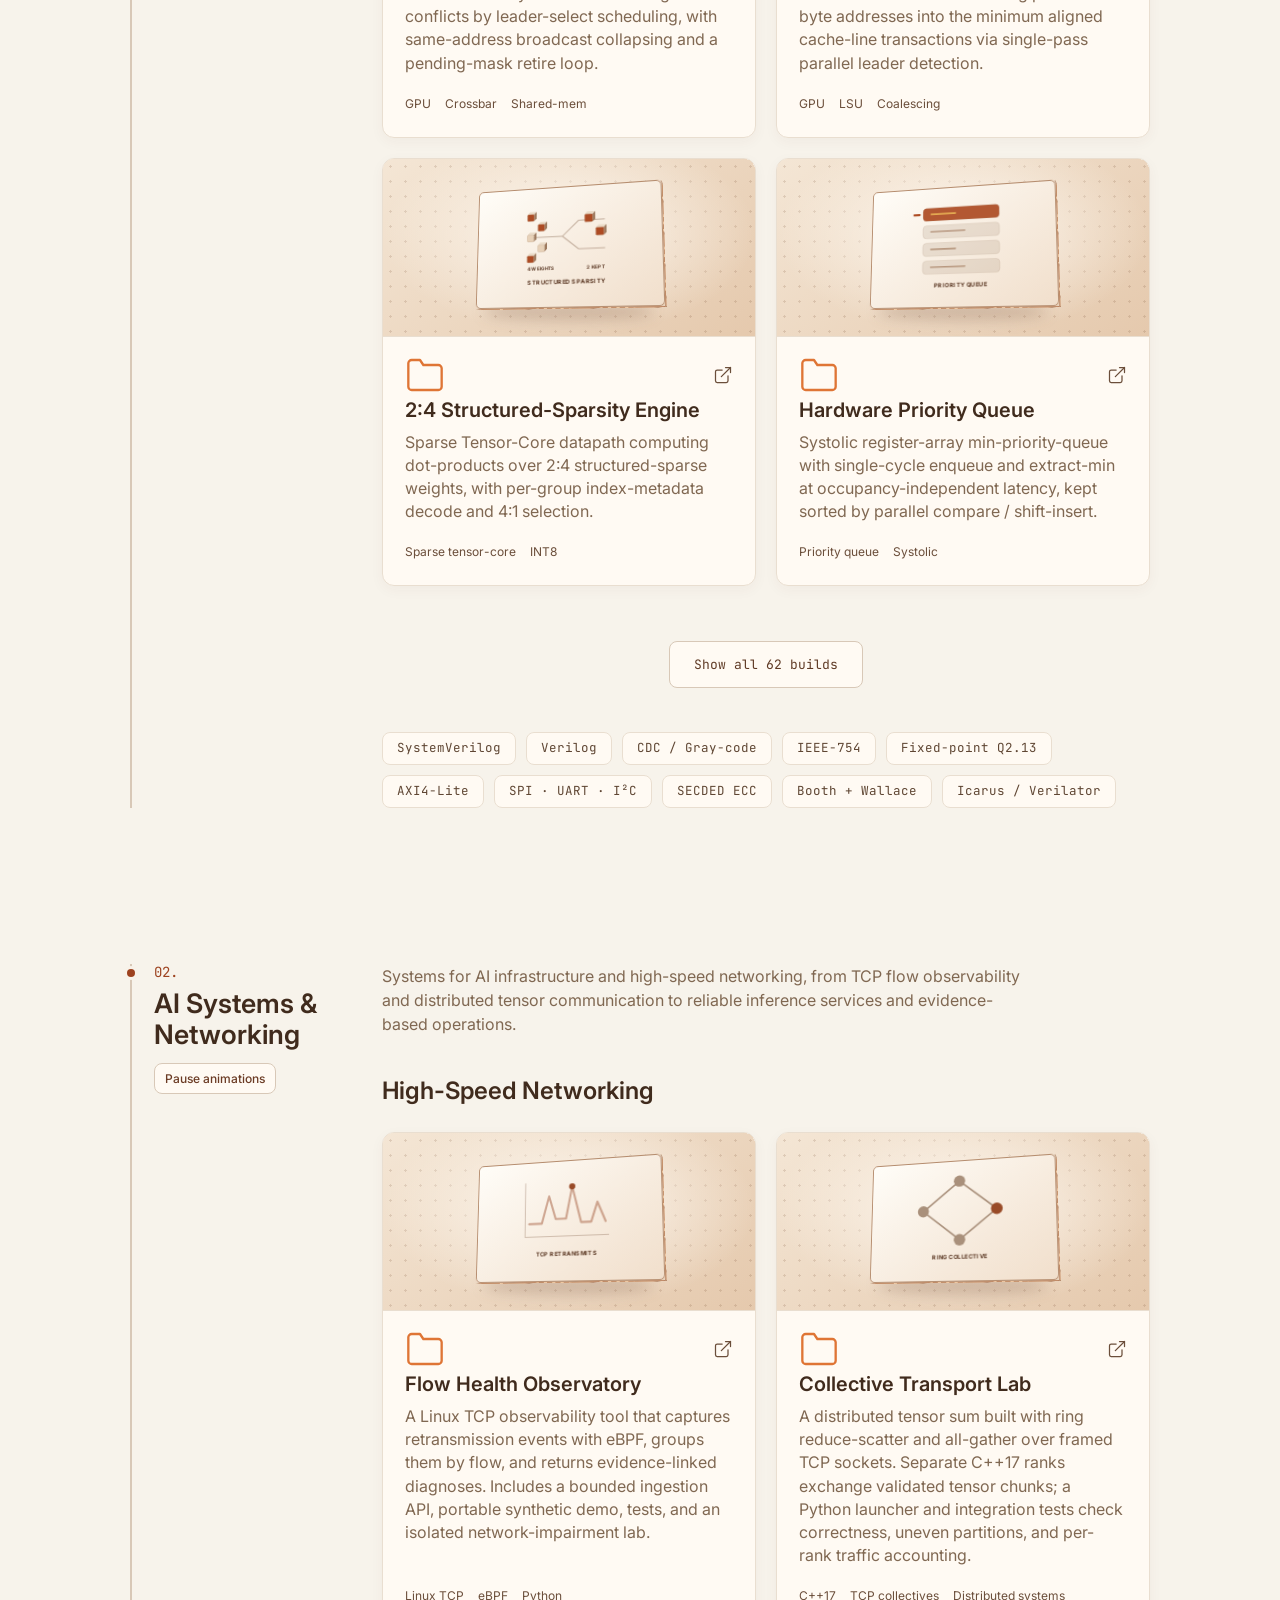
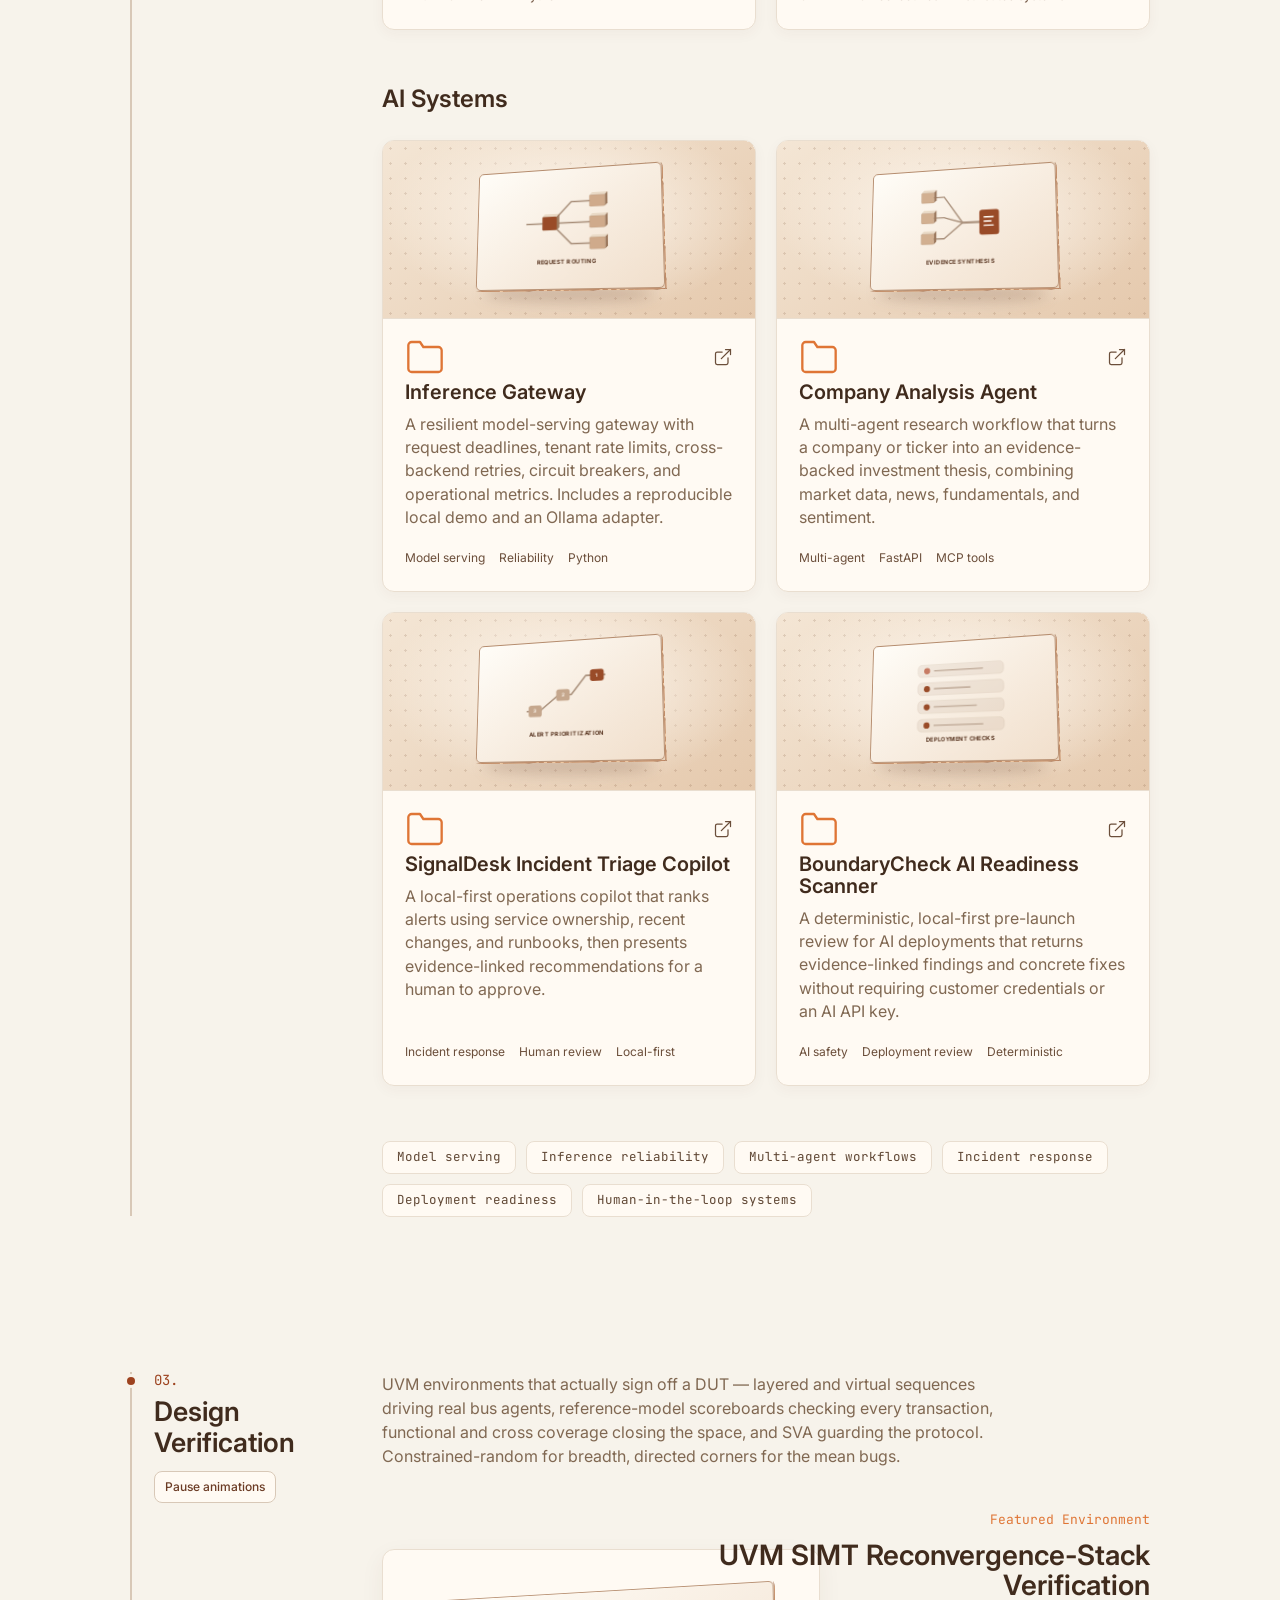
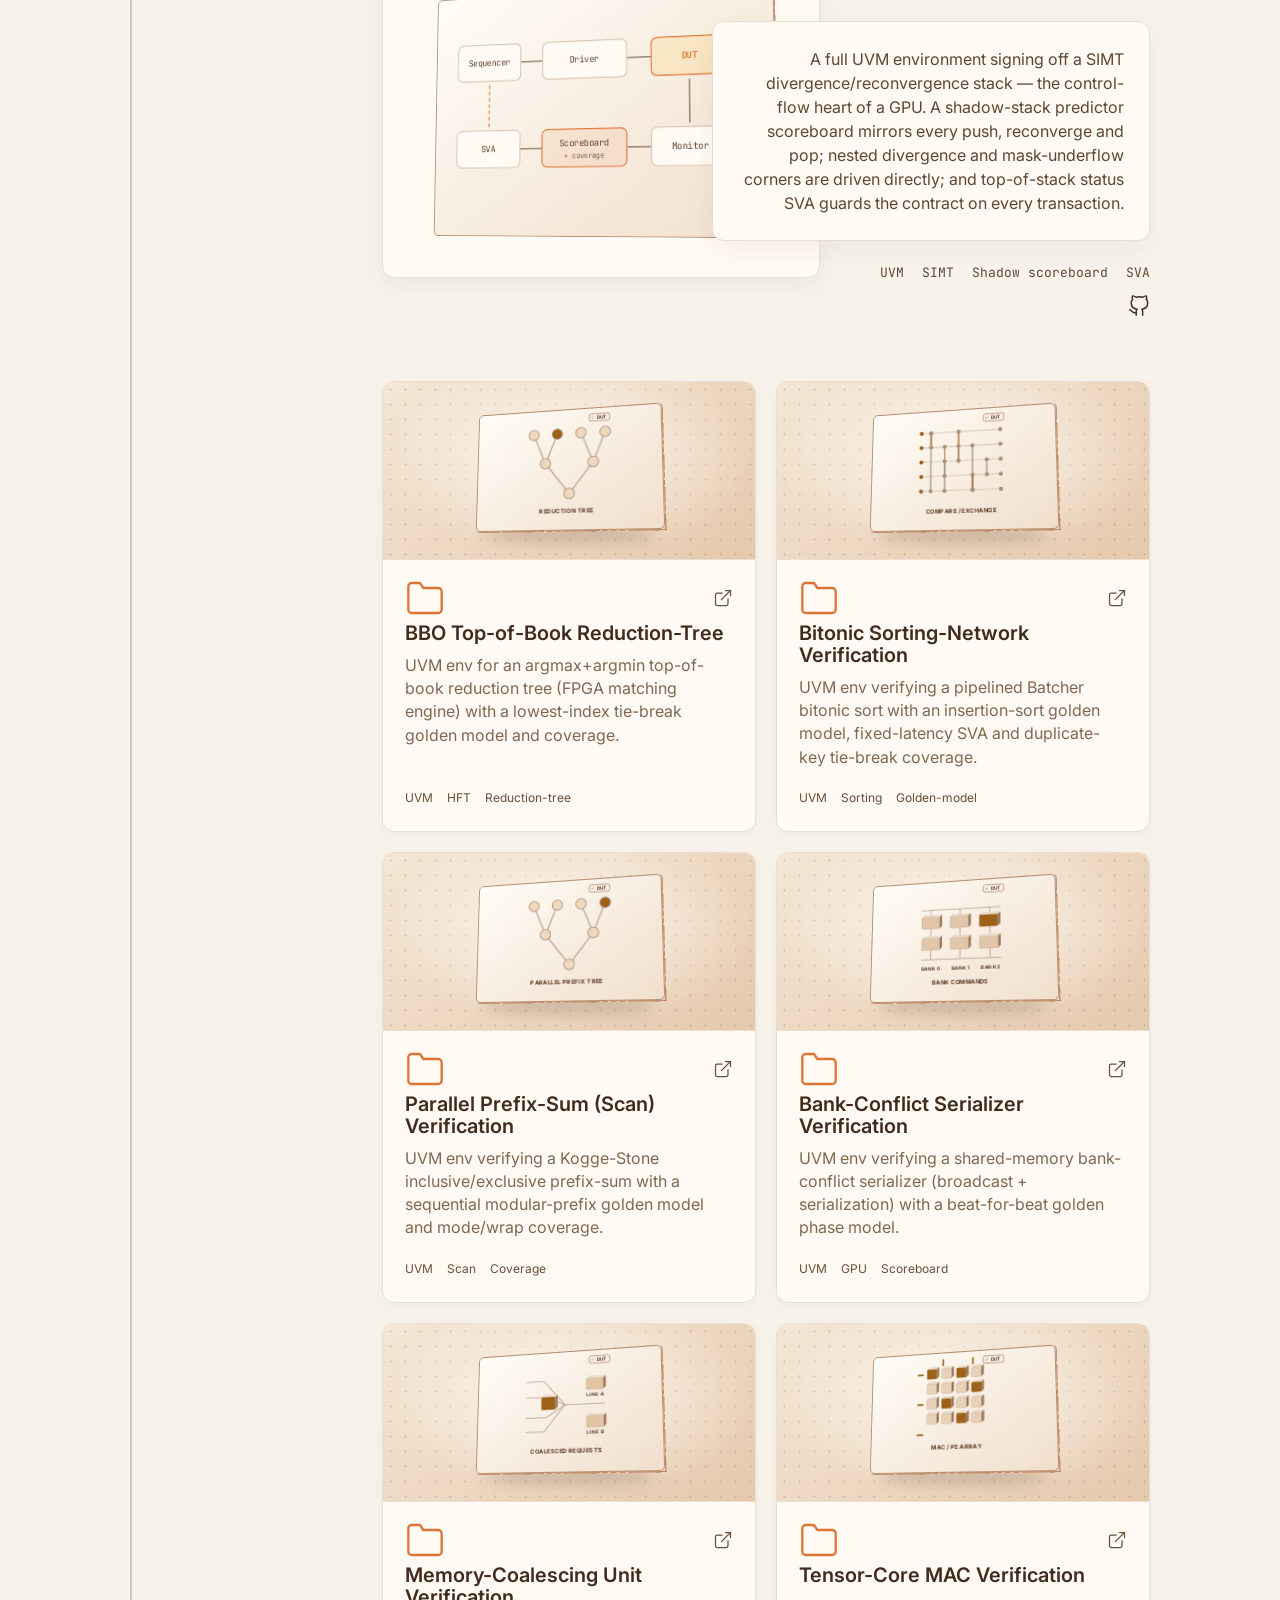
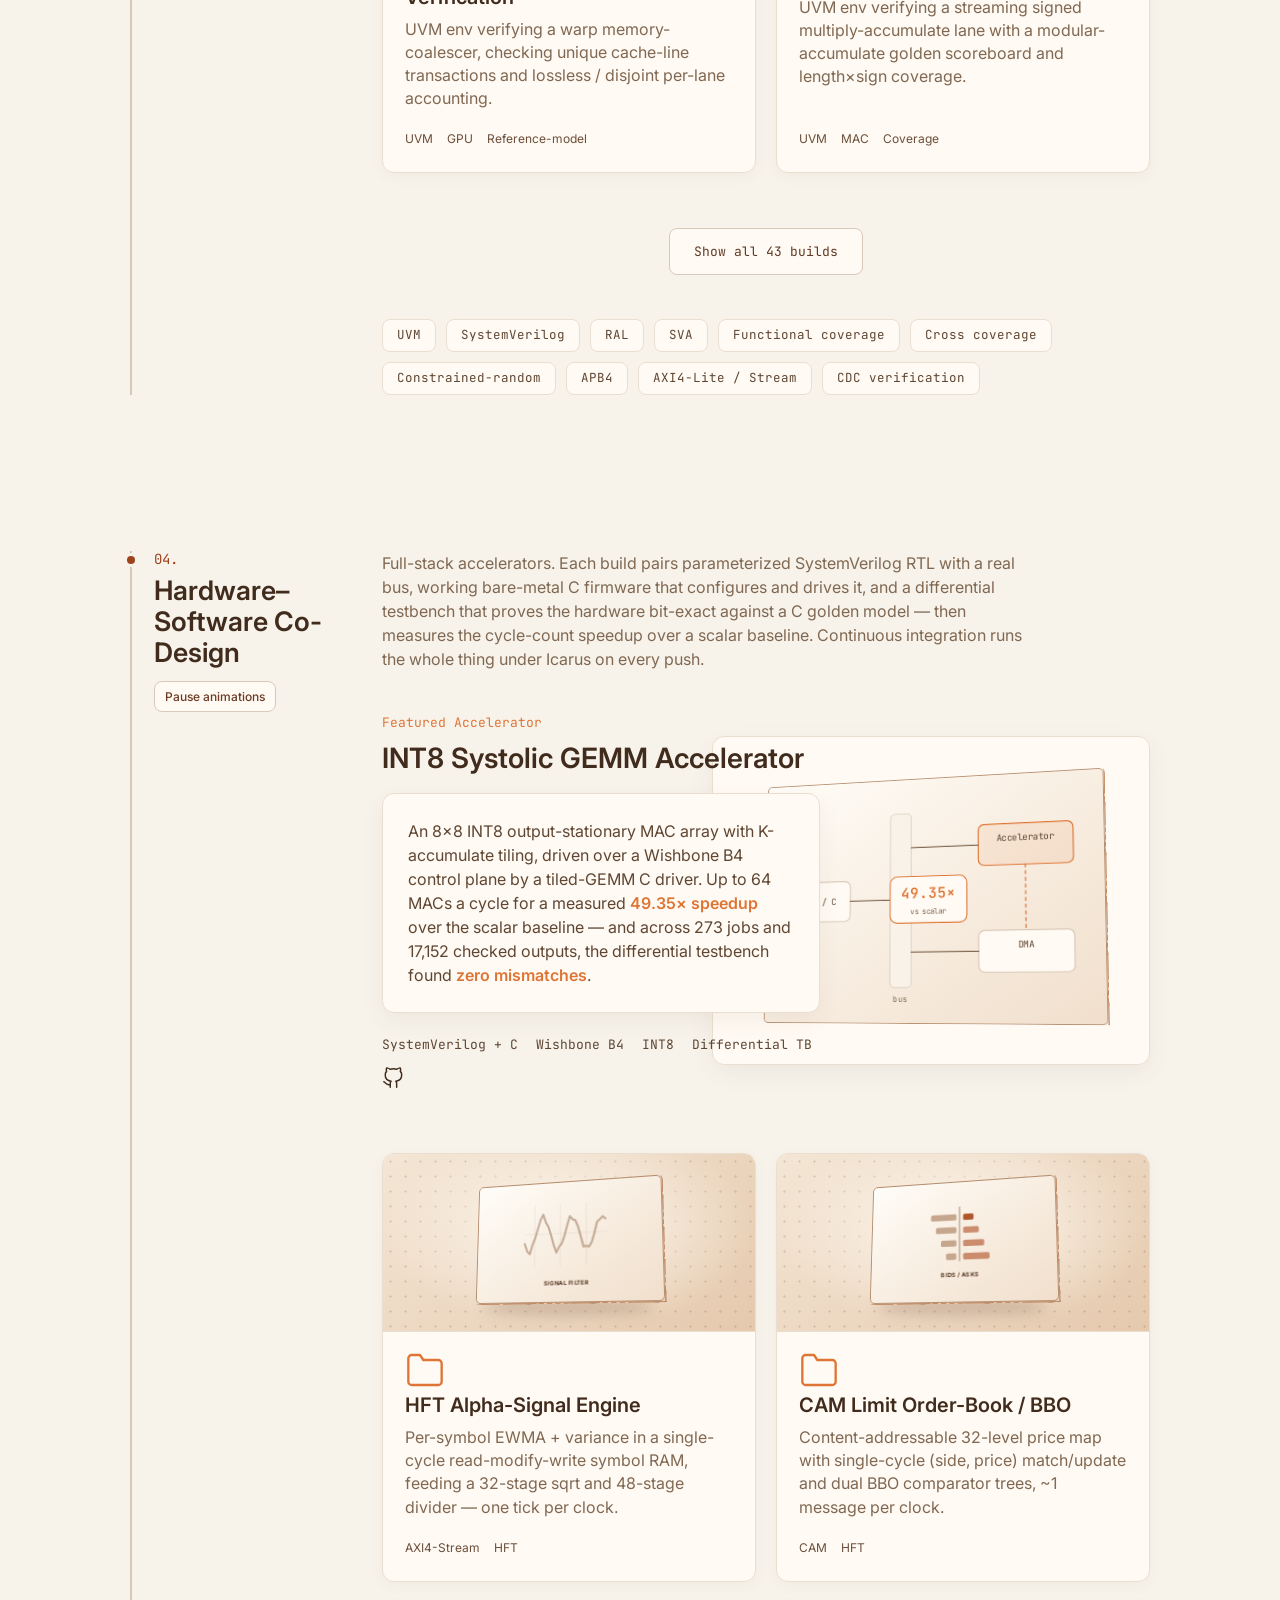
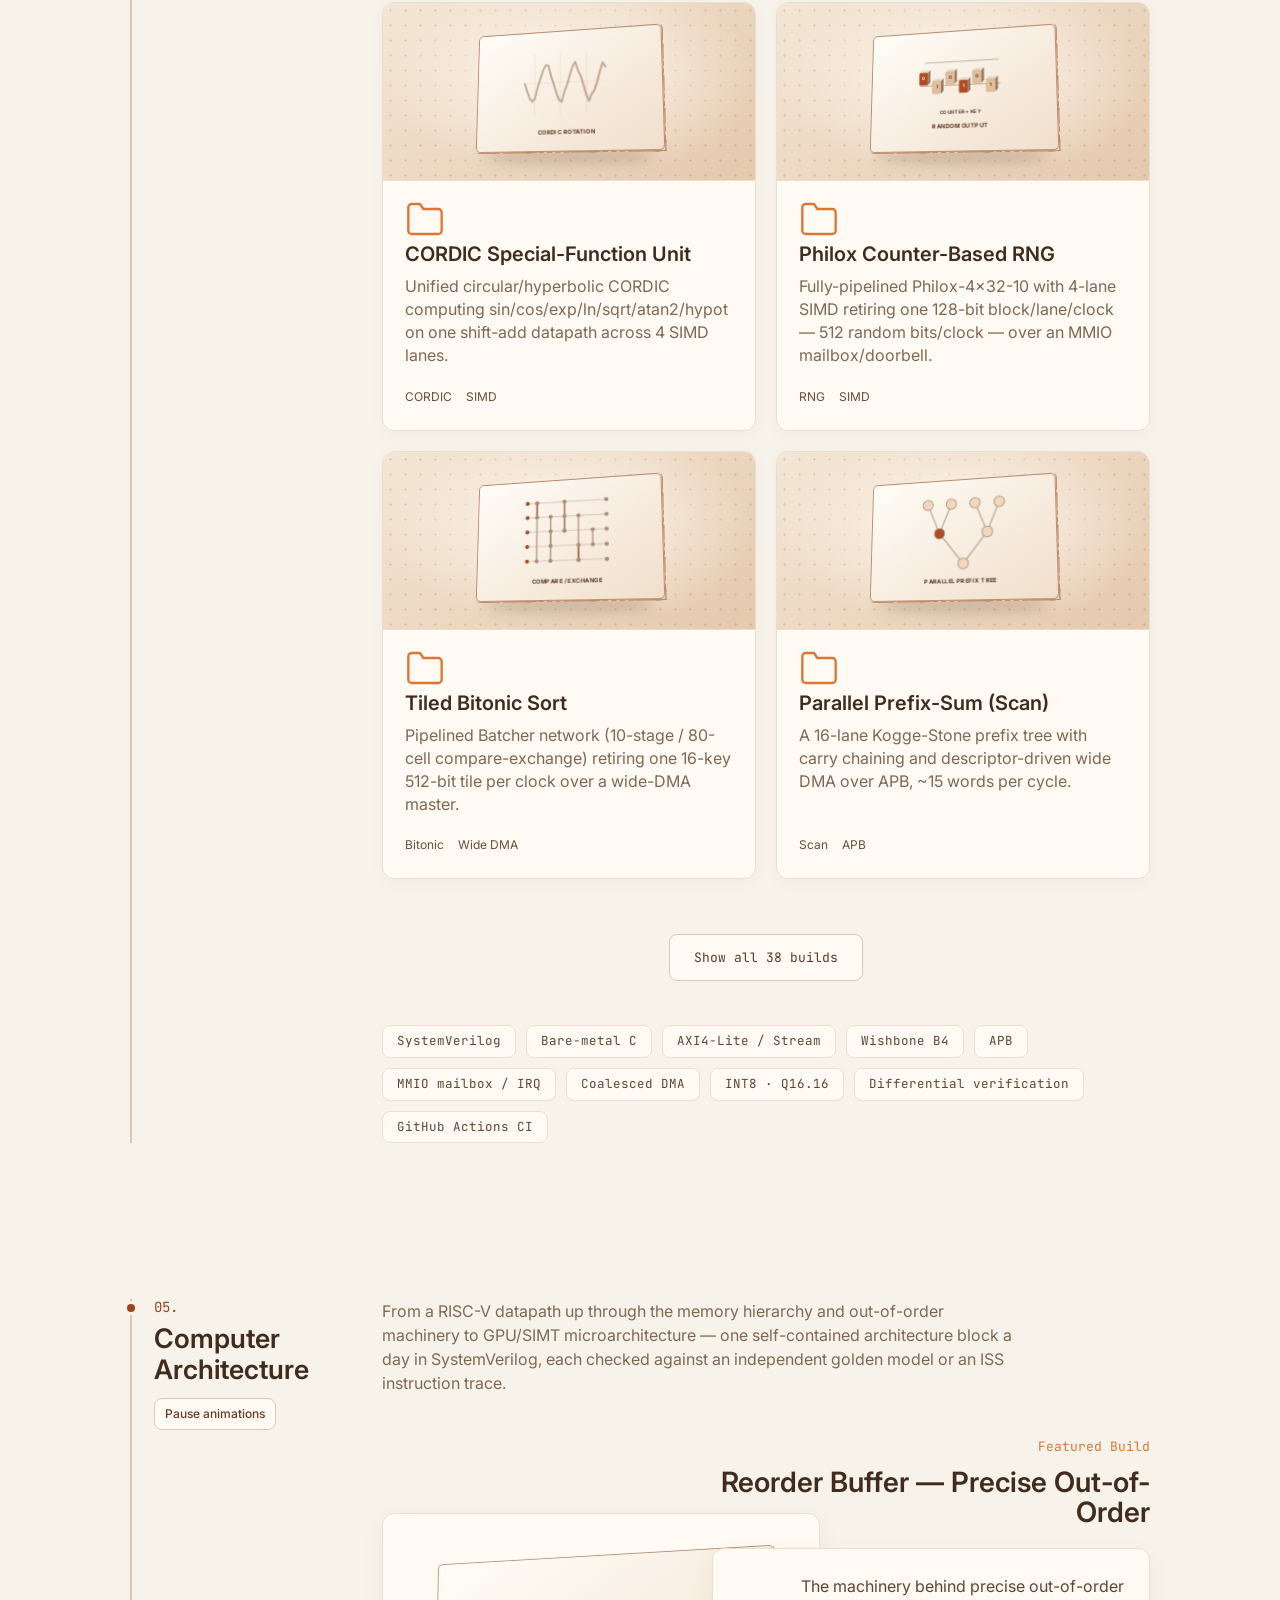
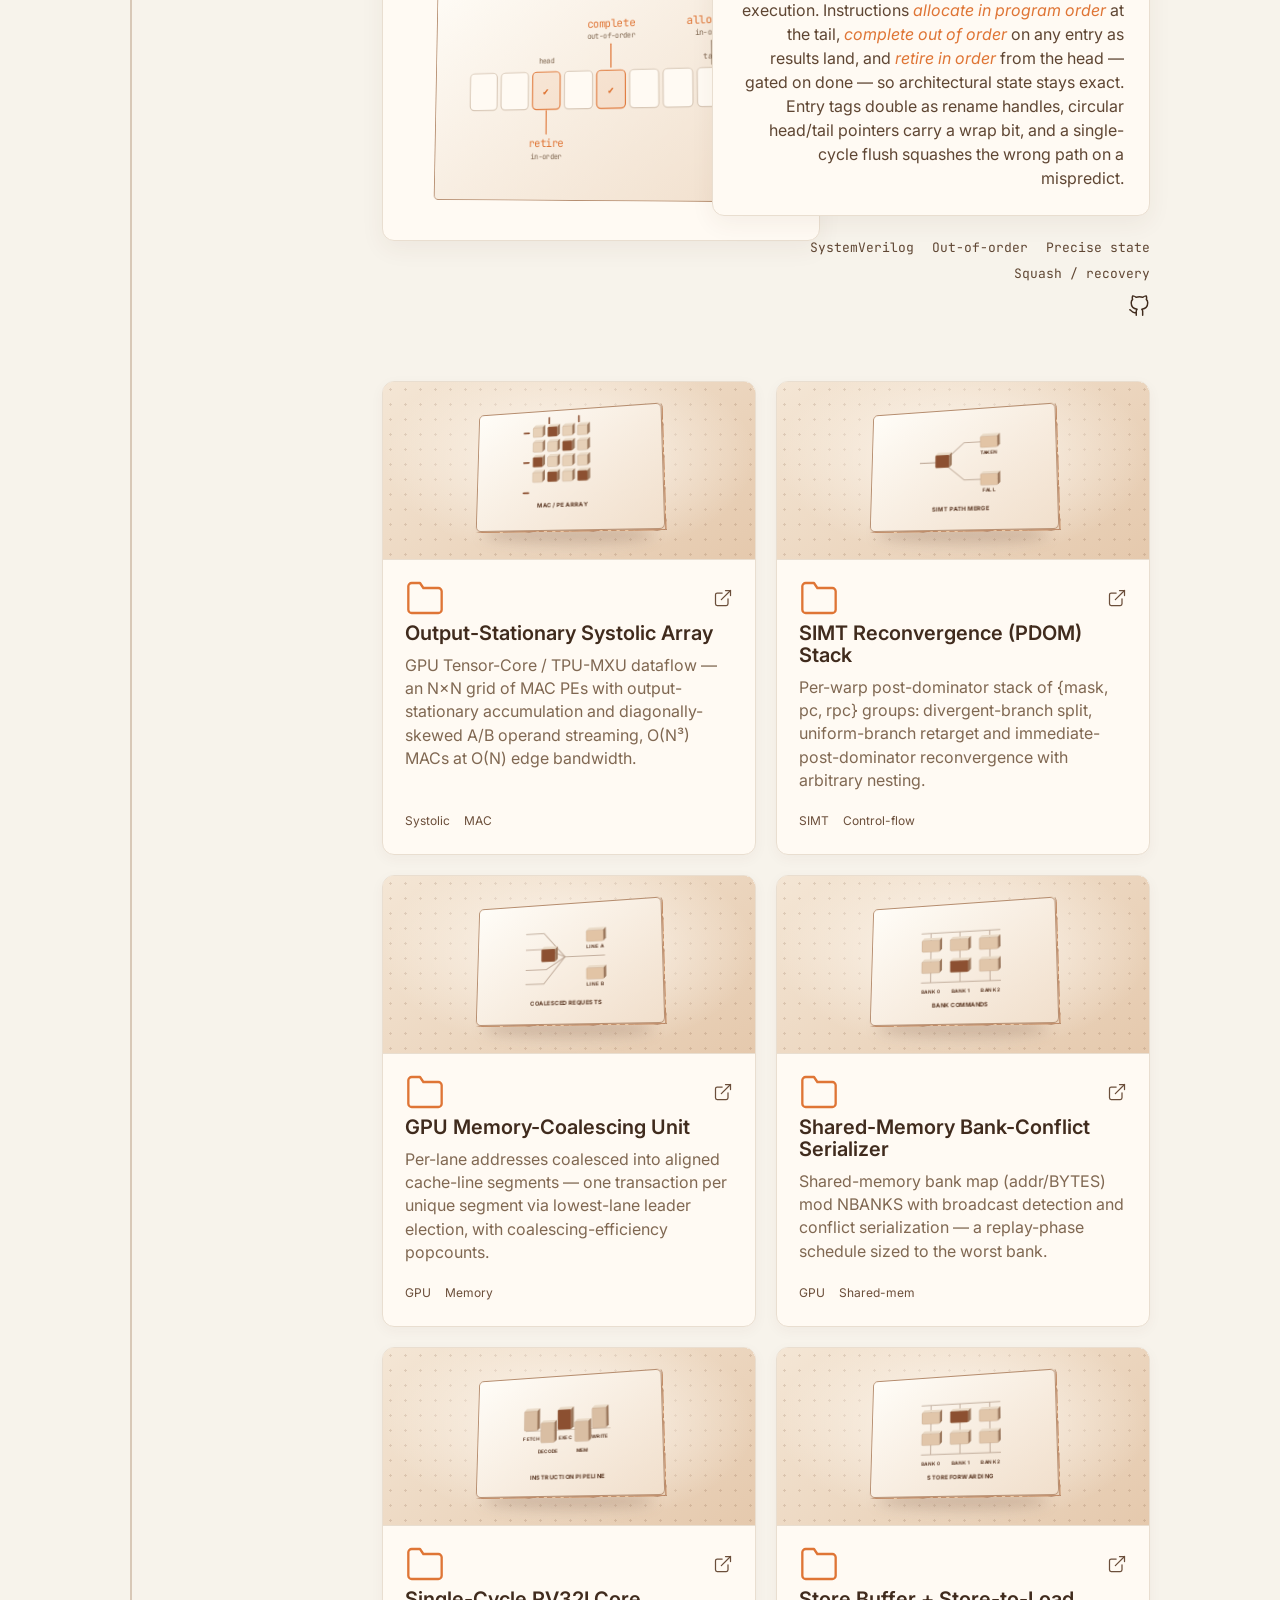
==== commit 743fb24b: "Remove speedup badges from project tiles" ====
--- a/index.html
+++ b/index.html
@@ -22,7 +22,7 @@
   <link rel="preconnect" href="https://fonts.gstatic.com" crossorigin />
   <link href="https://fonts.googleapis.com/css2?family=Inter:wght@400;500;600;700&family=JetBrains+Mono:wght@400;500&display=swap" rel="stylesheet" />
 
-  <link rel="stylesheet" href="css/styles.css?v=20261124-full-turns" />
+  <link rel="stylesheet" href="css/styles.css?v=20261124-project-tiles" />
 
   <!-- Progressive enhancement: mark JS available before first paint so reveal
        animations only apply when JS can un-hide them (no-JS = fully visible). -->
@@ -1659,7 +1659,6 @@
       <li class="project-card">
         <div class="card-top">
           <span class="card-folder" aria-hidden="true"><svg viewBox="0 0 24 24" width="40" height="40" fill="none" stroke="currentColor" stroke-width="1.4" stroke-linecap="round" stroke-linejoin="round"><path d="M22 19a2 2 0 0 1-2 2H4a2 2 0 0 1-2-2V5a2 2 0 0 1 2-2h5l2 3h9a2 2 0 0 1 2 2z"></path></svg></span>
-          <span class="card-metric">83×</span>
         </div>
         <h4 class="card-title"><a href="https://github.com/Asresh/Hardware-Software-Codesign-Projects-Everyday/tree/main/day09%20-%20gpu_alpha_signal_engine" target="_blank" rel="noopener">HFT Alpha-Signal Engine</a></h4>
         <p class="card-desc">Per-symbol EWMA + variance in a single-cycle read-modify-write symbol RAM, feeding a 32-stage sqrt and 48-stage divider — one tick per clock.</p>
@@ -1669,7 +1668,6 @@
       <li class="project-card">
         <div class="card-top">
           <span class="card-folder" aria-hidden="true"><svg viewBox="0 0 24 24" width="40" height="40" fill="none" stroke="currentColor" stroke-width="1.4" stroke-linecap="round" stroke-linejoin="round"><path d="M22 19a2 2 0 0 1-2 2H4a2 2 0 0 1-2-2V5a2 2 0 0 1 2-2h5l2 3h9a2 2 0 0 1 2 2z"></path></svg></span>
-          <span class="card-metric">200×</span>
         </div>
         <h4 class="card-title"><a href="https://github.com/Asresh/Hardware-Software-Codesign-Projects-Everyday/tree/main/day08%20-%20gpu_order_book_engine" target="_blank" rel="noopener">CAM Limit Order-Book / BBO</a></h4>
         <p class="card-desc">Content-addressable 32-level price map with single-cycle (side, price) match/update and dual BBO comparator trees, ~1 message per clock.</p>
@@ -1679,7 +1677,6 @@
       <li class="project-card">
         <div class="card-top">
           <span class="card-folder" aria-hidden="true"><svg viewBox="0 0 24 24" width="40" height="40" fill="none" stroke="currentColor" stroke-width="1.4" stroke-linecap="round" stroke-linejoin="round"><path d="M22 19a2 2 0 0 1-2 2H4a2 2 0 0 1-2-2V5a2 2 0 0 1 2-2h5l2 3h9a2 2 0 0 1 2 2z"></path></svg></span>
-          <span class="card-metric">35×</span>
         </div>
         <h4 class="card-title"><a href="https://github.com/Asresh/Hardware-Software-Codesign-Projects-Everyday/tree/main/day07%20-%20gpu_cordic_sfu_engine" target="_blank" rel="noopener">CORDIC Special-Function Unit</a></h4>
         <p class="card-desc">Unified circular/hyperbolic CORDIC computing sin/cos/exp/ln/sqrt/atan2/hypot on one shift-add datapath across 4 SIMD lanes.</p>
@@ -1689,7 +1686,6 @@
       <li class="project-card">
         <div class="card-top">
           <span class="card-folder" aria-hidden="true"><svg viewBox="0 0 24 24" width="40" height="40" fill="none" stroke="currentColor" stroke-width="1.4" stroke-linecap="round" stroke-linejoin="round"><path d="M22 19a2 2 0 0 1-2 2H4a2 2 0 0 1-2-2V5a2 2 0 0 1 2-2h5l2 3h9a2 2 0 0 1 2 2z"></path></svg></span>
-          <span class="card-metric">441×</span>
         </div>
         <h4 class="card-title"><a href="https://github.com/Asresh/Hardware-Software-Codesign-Projects-Everyday/tree/main/day06%20-%20gpu_philox_rng_engine" target="_blank" rel="noopener">Philox Counter-Based RNG</a></h4>
         <p class="card-desc">Fully-pipelined Philox-4×32-10 with 4-lane SIMD retiring one 128-bit block/lane/clock — 512 random bits/clock — over an MMIO mailbox/doorbell.</p>
@@ -1699,7 +1695,6 @@
       <li class="project-card">
         <div class="card-top">
           <span class="card-folder" aria-hidden="true"><svg viewBox="0 0 24 24" width="40" height="40" fill="none" stroke="currentColor" stroke-width="1.4" stroke-linecap="round" stroke-linejoin="round"><path d="M22 19a2 2 0 0 1-2 2H4a2 2 0 0 1-2-2V5a2 2 0 0 1 2-2h5l2 3h9a2 2 0 0 1 2 2z"></path></svg></span>
-          <span class="card-metric">116×</span>
         </div>
         <h4 class="card-title"><a href="https://github.com/Asresh/Hardware-Software-Codesign-Projects-Everyday/tree/main/day04%20-%20bitonic_sort_accelerator" target="_blank" rel="noopener">Tiled Bitonic Sort</a></h4>
         <p class="card-desc">Pipelined Batcher network (10-stage / 80-cell compare-exchange) retiring one 16-key 512-bit tile per clock over a wide-DMA master.</p>
@@ -1709,7 +1704,6 @@
       <li class="project-card">
         <div class="card-top">
           <span class="card-folder" aria-hidden="true"><svg viewBox="0 0 24 24" width="40" height="40" fill="none" stroke="currentColor" stroke-width="1.4" stroke-linecap="round" stroke-linejoin="round"><path d="M22 19a2 2 0 0 1-2 2H4a2 2 0 0 1-2-2V5a2 2 0 0 1 2-2h5l2 3h9a2 2 0 0 1 2 2z"></path></svg></span>
-          <span class="card-metric">45×</span>
         </div>
         <h4 class="card-title"><a href="https://github.com/Asresh/Hardware-Software-Codesign-Projects-Everyday/tree/main/day03%20-%20scan_prefix_sum_engine" target="_blank" rel="noopener">Parallel Prefix-Sum (Scan)</a></h4>
         <p class="card-desc">A 16-lane Kogge-Stone prefix tree with carry chaining and descriptor-driven wide DMA over APB, ~15 words per cycle.</p>
@@ -1719,7 +1713,6 @@
       <li class="project-card">
         <div class="card-top">
           <span class="card-folder" aria-hidden="true"><svg viewBox="0 0 24 24" width="40" height="40" fill="none" stroke="currentColor" stroke-width="1.4" stroke-linecap="round" stroke-linejoin="round"><path d="M22 19a2 2 0 0 1-2 2H4a2 2 0 0 1-2-2V5a2 2 0 0 1 2-2h5l2 3h9a2 2 0 0 1 2 2z"></path></svg></span>
-          <span class="card-metric">32×</span>
         </div>
         <h4 class="card-title"><a href="https://github.com/Asresh/Hardware-Software-Codesign-Projects-Everyday/tree/main/day05%20-%20gpu_texture_filter_engine" target="_blank" rel="noopener">Bilinear Texture-Filter Engine</a></h4>
         <p class="card-desc">A two-row line-buffer window with 2×2 texel gather and Q16.16 bilinear blend, one filtered pixel per clock via a coalesced memory master.</p>
@@ -1729,7 +1722,6 @@
       <li class="project-card">
         <div class="card-top">
           <span class="card-folder" aria-hidden="true"><svg viewBox="0 0 24 24" width="40" height="40" fill="none" stroke="currentColor" stroke-width="1.4" stroke-linecap="round" stroke-linejoin="round"><path d="M22 19a2 2 0 0 1-2 2H4a2 2 0 0 1-2-2V5a2 2 0 0 1 2-2h5l2 3h9a2 2 0 0 1 2 2z"></path></svg></span>
-          <span class="card-metric">7.9×</span>
         </div>
         <h4 class="card-title"><a href="https://github.com/Asresh/Hardware-Software-Codesign-Projects-Everyday/tree/main/day01%20-%20fir_stream_accelerator" target="_blank" rel="noopener">Streaming FIR Accelerator</a></h4>
         <p class="card-desc">A transposed-form FIR at 8 MAC/cycle and ~1 sample/clock over AXI4-Lite control + AXI4-Stream data, with FIFO backpressure and a bare-metal C driver.</p>
@@ -1739,7 +1731,6 @@
       <li class="project-card">
         <div class="card-top">
           <span class="card-folder" aria-hidden="true"><svg viewBox="0 0 24 24" width="40" height="40" fill="none" stroke="currentColor" stroke-width="1.4" stroke-linecap="round" stroke-linejoin="round"><path d="M22 19a2 2 0 0 1-2 2H4a2 2 0 0 1-2-2V5a2 2 0 0 1 2-2h5l2 3h9a2 2 0 0 1 2 2z"></path></svg></span>
-          <span class="card-metric">20.76×</span>
         </div>
         <h4 class="card-title"><a href="https://github.com/Asresh/Hardware-Software-Codesign-Projects-Everyday/tree/main/day10%20-%20gpu_bitpack_decode_engine" target="_blank" rel="noopener">GPU Bitpack Decode Engine</a></h4>
         <p class="card-desc">GPU/FPGA-style line-rate columnar (FOR + delta + zig-zag + bit-pack) market-data decompression engine: a 192-bit variable-rate bit-FIFO feeds a…</p>
@@ -1748,7 +1739,6 @@
       <li class="project-card">
         <div class="card-top">
           <span class="card-folder" aria-hidden="true"><svg viewBox="0 0 24 24" width="40" height="40" fill="none" stroke="currentColor" stroke-width="1.4" stroke-linecap="round" stroke-linejoin="round"><path d="M22 19a2 2 0 0 1-2 2H4a2 2 0 0 1-2-2V5a2 2 0 0 1 2-2h5l2 3h9a2 2 0 0 1 2 2z"></path></svg></span>
-          <span class="card-metric">31.02×</span>
         </div>
         <h4 class="card-title"><a href="https://github.com/Asresh/Hardware-Software-Codesign-Projects-Everyday/tree/main/day11%20-%20gpu_crc_feed_integrity_engine" target="_blank" rel="noopener">GPU CRC Feed Integrity Engine</a></h4>
         <p class="card-desc">GPU/FPGA-style line-rate market-data feed-integrity engine: a combinational GF(2) CRC-32/FCS fold checks four payload bytes per clock while an…</p>
@@ -1757,7 +1747,6 @@
       <li class="project-card">
         <div class="card-top">
           <span class="card-folder" aria-hidden="true"><svg viewBox="0 0 24 24" width="40" height="40" fill="none" stroke="currentColor" stroke-width="1.4" stroke-linecap="round" stroke-linejoin="round"><path d="M22 19a2 2 0 0 1-2 2H4a2 2 0 0 1-2-2V5a2 2 0 0 1 2-2h5l2 3h9a2 2 0 0 1 2 2z"></path></svg></span>
-          <span class="card-metric">53.39×</span>
         </div>
         <h4 class="card-title"><a href="https://github.com/Asresh/Hardware-Software-Codesign-Projects-Everyday/tree/main/day12%20-%20gpu_pretrade_risk_engine" target="_blank" rel="noopener">GPU Pretrade Risk Engine</a></h4>
         <p class="card-desc">GPU/FPGA line-rate pre-trade risk / market-access gateway (SEC 15c3-5 style): every 128-bit AXI4-Stream order runs six heterogeneous risk gates (kill…</p>
@@ -1766,7 +1755,6 @@
       <li class="project-card">
         <div class="card-top">
           <span class="card-folder" aria-hidden="true"><svg viewBox="0 0 24 24" width="40" height="40" fill="none" stroke="currentColor" stroke-width="1.4" stroke-linecap="round" stroke-linejoin="round"><path d="M22 19a2 2 0 0 1-2 2H4a2 2 0 0 1-2-2V5a2 2 0 0 1 2-2h5l2 3h9a2 2 0 0 1 2 2z"></path></svg></span>
-          <span class="card-metric">116.94×</span>
         </div>
         <h4 class="card-title"><a href="https://github.com/Asresh/Hardware-Software-Codesign-Projects-Everyday/tree/main/day13%20-%20gpu_moe_router_engine" target="_blank" rel="noopener">GPU Moe Router Engine</a></h4>
         <p class="card-desc">GPU/heterogeneous-inference Mixture-of-Experts top-k routing/gating engine: per token it selects the top-2 experts via a log-depth argmax tree…</p>
@@ -1775,7 +1763,6 @@
       <li class="project-card">
         <div class="card-top">
           <span class="card-folder" aria-hidden="true"><svg viewBox="0 0 24 24" width="40" height="40" fill="none" stroke="currentColor" stroke-width="1.4" stroke-linecap="round" stroke-linejoin="round"><path d="M22 19a2 2 0 0 1-2 2H4a2 2 0 0 1-2-2V5a2 2 0 0 1 2-2h5l2 3h9a2 2 0 0 1 2 2z"></path></svg></span>
-          <span class="card-metric">51.65×</span>
         </div>
         <h4 class="card-title"><a href="https://github.com/Asresh/Hardware-Software-Codesign-Projects-Everyday/tree/main/day14%20-%20gpu_allreduce_collective_engine" target="_blank" rel="noopener">GPU Allreduce Collective Engine</a></h4>
         <p class="card-desc">GPU multi-GPU all-reduce collective engine (ncclAllReduce primitive): reduces R rank buffers of int32 element-wise with SUM/PROD/MAX/MIN and scatters…</p>
@@ -1784,7 +1771,6 @@
       <li class="project-card">
         <div class="card-top">
           <span class="card-folder" aria-hidden="true"><svg viewBox="0 0 24 24" width="40" height="40" fill="none" stroke="currentColor" stroke-width="1.4" stroke-linecap="round" stroke-linejoin="round"><path d="M22 19a2 2 0 0 1-2 2H4a2 2 0 0 1-2-2V5a2 2 0 0 1 2-2h5l2 3h9a2 2 0 0 1 2 2z"></path></svg></span>
-          <span class="card-metric">21.80×</span>
         </div>
         <h4 class="card-title"><a href="https://github.com/Asresh/Hardware-Software-Codesign-Projects-Everyday/tree/main/day15%20-%20gpu_ann_search_engine" target="_blank" rel="noopener">GPU Ann Search Engine</a></h4>
         <p class="card-desc">GPU/heterogeneous-inference vector-search (ANN) top-K engine - the retrieval primitive behind RAG and embedding search (FAISS-GPU style…</p>
@@ -1793,7 +1779,6 @@
       <li class="project-card">
         <div class="card-top">
           <span class="card-folder" aria-hidden="true"><svg viewBox="0 0 24 24" width="40" height="40" fill="none" stroke="currentColor" stroke-width="1.4" stroke-linecap="round" stroke-linejoin="round"><path d="M22 19a2 2 0 0 1-2 2H4a2 2 0 0 1-2-2V5a2 2 0 0 1 2-2h5l2 3h9a2 2 0 0 1 2 2z"></path></svg></span>
-          <span class="card-metric">13.02×</span>
         </div>
         <h4 class="card-title"><a href="https://github.com/Asresh/Hardware-Software-Codesign-Projects-Everyday/tree/main/day16%20-%20gpu_kv_cache_paging_engine" target="_blank" rel="noopener">GPU Kv Cache Paging Engine</a></h4>
         <p class="card-desc">GPU/heterogeneous-inference KV-cache paging engine - the paged-attention (vLLM PagedAttention) block-table front end of an LLM serving stack: the…</p>
@@ -1802,7 +1787,6 @@
       <li class="project-card">
         <div class="card-top">
           <span class="card-folder" aria-hidden="true"><svg viewBox="0 0 24 24" width="40" height="40" fill="none" stroke="currentColor" stroke-width="1.4" stroke-linecap="round" stroke-linejoin="round"><path d="M22 19a2 2 0 0 1-2 2H4a2 2 0 0 1-2-2V5a2 2 0 0 1 2-2h5l2 3h9a2 2 0 0 1 2 2z"></path></svg></span>
-          <span class="card-metric">1.667×</span>
         </div>
         <h4 class="card-title"><a href="https://github.com/Asresh/Hardware-Software-Codesign-Projects-Everyday/tree/main/day17%20-%20gpu_embedding_gather_engine" target="_blank" rel="noopener">GPU Embedding Gather Engine</a></h4>
         <p class="card-desc">GPU/heterogeneous-inference sharded embedding gather-reduce engine - the nn.EmbeddingBag lookup path of a multi-GPU recommender (DLRM / TorchRec)…</p>
@@ -1811,7 +1795,6 @@
       <li class="project-card">
         <div class="card-top">
           <span class="card-folder" aria-hidden="true"><svg viewBox="0 0 24 24" width="40" height="40" fill="none" stroke="currentColor" stroke-width="1.4" stroke-linecap="round" stroke-linejoin="round"><path d="M22 19a2 2 0 0 1-2 2H4a2 2 0 0 1-2-2V5a2 2 0 0 1 2-2h5l2 3h9a2 2 0 0 1 2 2z"></path></svg></span>
-          <span class="card-metric">2.583×</span>
         </div>
         <h4 class="card-title"><a href="https://github.com/Asresh/Hardware-Software-Codesign-Projects-Everyday/tree/main/day18%20-%20gpu_kernel_dag_scheduler" target="_blank" rel="noopener">GPU Kernel Dag Scheduler</a></h4>
         <p class="card-desc">A hardware command processor that launches a CUDA-Graph-shaped DAG of kernels onto the GPUs of a node by itself: an associative dependency scoreboard…</p>
@@ -1820,7 +1803,6 @@
       <li class="project-card">
         <div class="card-top">
           <span class="card-folder" aria-hidden="true"><svg viewBox="0 0 24 24" width="40" height="40" fill="none" stroke="currentColor" stroke-width="1.4" stroke-linecap="round" stroke-linejoin="round"><path d="M22 19a2 2 0 0 1-2 2H4a2 2 0 0 1-2-2V5a2 2 0 0 1 2-2h5l2 3h9a2 2 0 0 1 2 2z"></path></svg></span>
-          <span class="card-metric">10.30×</span>
         </div>
         <h4 class="card-title"><a href="https://github.com/Asresh/Hardware-Software-Codesign-Projects-Everyday/tree/main/day19%20-%20gpu_p2p_transport_engine" target="_blank" rel="noopener">GPU P2P Transport Engine</a></h4>
         <p class="card-desc">The interconnect layer under a multi-GPU collective: an RDMA-style transport engine that drains a work-queue ring…</p>
@@ -1829,7 +1811,6 @@
       <li class="project-card">
         <div class="card-top">
           <span class="card-folder" aria-hidden="true"><svg viewBox="0 0 24 24" width="40" height="40" fill="none" stroke="currentColor" stroke-width="1.4" stroke-linecap="round" stroke-linejoin="round"><path d="M22 19a2 2 0 0 1-2 2H4a2 2 0 0 1-2-2V5a2 2 0 0 1 2-2h5l2 3h9a2 2 0 0 1 2 2z"></path></svg></span>
-          <span class="card-metric">10.44×</span>
         </div>
         <h4 class="card-title"><a href="https://github.com/Asresh/Hardware-Software-Codesign-Projects-Everyday/tree/main/day20%20-%20gpu_spec_decode_verifier" target="_blank" rel="noopener">GPU Spec Decode Verifier</a></h4>
         <p class="card-desc">The acceptance step of tree-based speculative decoding…</p>
@@ -1838,7 +1819,6 @@
       <li class="project-card">
         <div class="card-top">
           <span class="card-folder" aria-hidden="true"><svg viewBox="0 0 24 24" width="40" height="40" fill="none" stroke="currentColor" stroke-width="1.4" stroke-linecap="round" stroke-linejoin="round"><path d="M22 19a2 2 0 0 1-2 2H4a2 2 0 0 1-2-2V5a2 2 0 0 1 2-2h5l2 3h9a2 2 0 0 1 2 2z"></path></svg></span>
-          <span class="card-metric">11.96×</span>
         </div>
         <h4 class="card-title"><a href="https://github.com/Asresh/Hardware-Software-Codesign-Projects-Everyday/tree/main/day21%20-%20gpu_mx_cast_riscv_unit" target="_blank" rel="noopener">GPU Mx Cast Riscv Unit</a></h4>
         <p class="card-desc">Five custom instructions in the execute stage of a three-stage RV32I core…</p>
@@ -1847,7 +1827,6 @@
       <li class="project-card">
         <div class="card-top">
           <span class="card-folder" aria-hidden="true"><svg viewBox="0 0 24 24" width="40" height="40" fill="none" stroke="currentColor" stroke-width="1.4" stroke-linecap="round" stroke-linejoin="round"><path d="M22 19a2 2 0 0 1-2 2H4a2 2 0 0 1-2-2V5a2 2 0 0 1 2-2h5l2 3h9a2 2 0 0 1 2 2z"></path></svg></span>
-          <span class="card-metric">4.47×</span>
         </div>
         <h4 class="card-title"><a href="https://github.com/Asresh/Hardware-Software-Codesign-Projects-Everyday/tree/main/day22-hid_touch_fusion_engine" target="_blank" rel="noopener">Hid Touch Fusion Engine</a></h4>
         <p class="card-desc">SPI-controlled HID sensor-fusion accelerator for two four-quadrant touch/force tiles: hardware clamps calibrated baselines…</p>
@@ -1856,7 +1835,6 @@
       <li class="project-card">
         <div class="card-top">
           <span class="card-folder" aria-hidden="true"><svg viewBox="0 0 24 24" width="40" height="40" fill="none" stroke="currentColor" stroke-width="1.4" stroke-linecap="round" stroke-linejoin="round"><path d="M22 19a2 2 0 0 1-2 2H4a2 2 0 0 1-2-2V5a2 2 0 0 1 2-2h5l2 3h9a2 2 0 0 1 2 2z"></path></svg></span>
-          <span class="card-metric">38.128×</span>
         </div>
         <h4 class="card-title"><a href="https://github.com/Asresh/Hardware-Software-Codesign-Projects-Everyday/tree/main/day23-ddr_ras_scrub_engine" target="_blank" rel="noopener">Ddr Ras Scrub Engine</a></h4>
         <p class="card-desc">Descriptor-DMA DDR patrol scrubber repairs single-bit SECDED faults in place and reports double-bit faults without writeback. Measured 734-cycle…</p>
@@ -1865,7 +1843,6 @@
       <li class="project-card">
         <div class="card-top">
           <span class="card-folder" aria-hidden="true"><svg viewBox="0 0 24 24" width="40" height="40" fill="none" stroke="currentColor" stroke-width="1.4" stroke-linecap="round" stroke-linejoin="round"><path d="M22 19a2 2 0 0 1-2 2H4a2 2 0 0 1-2-2V5a2 2 0 0 1 2-2h5l2 3h9a2 2 0 0 1 2 2z"></path></svg></span>
-          <span class="card-metric">7.8×</span>
         </div>
         <h4 class="card-title"><a href="https://github.com/Asresh/Hardware-Software-Codesign-Projects-Everyday/tree/main/day24-usb_audio_rate_matcher" target="_blank" rel="noopener">Usb Audio Rate Matcher</a></h4>
         <p class="card-desc">USB isochronous audio rate matcher converts endpoint FIFO occupancy error into a bounded fractional phase correction and interpolates PCM16 samples…</p>
@@ -1874,7 +1851,6 @@
       <li class="project-card">
         <div class="card-top">
           <span class="card-folder" aria-hidden="true"><svg viewBox="0 0 24 24" width="40" height="40" fill="none" stroke="currentColor" stroke-width="1.4" stroke-linecap="round" stroke-linejoin="round"><path d="M22 19a2 2 0 0 1-2 2H4a2 2 0 0 1-2-2V5a2 2 0 0 1 2-2h5l2 3h9a2 2 0 0 1 2 2z"></path></svg></span>
-          <span class="card-metric">6.668510×</span>
         </div>
         <h4 class="card-title"><a href="https://github.com/Asresh/Hardware-Software-Codesign-Projects-Everyday/tree/main/day25-motor_current_loop" target="_blank" rel="noopener">Motor Current Loop</a></h4>
         <p class="card-desc">Mailbox-controlled phase-current accelerator uses an eight-cycle bit-serial Q8 gain engine and independent overcurrent guard to produce a saturated…</p>
@@ -1883,7 +1859,6 @@
       <li class="project-card">
         <div class="card-top">
           <span class="card-folder" aria-hidden="true"><svg viewBox="0 0 24 24" width="40" height="40" fill="none" stroke="currentColor" stroke-width="1.4" stroke-linecap="round" stroke-linejoin="round"><path d="M22 19a2 2 0 0 1-2 2H4a2 2 0 0 1-2-2V5a2 2 0 0 1 2-2h5l2 3h9a2 2 0 0 1 2 2z"></path></svg></span>
-          <span class="card-metric">17.960954×</span>
         </div>
         <h4 class="card-title"><a href="https://github.com/Asresh/Hardware-Software-Codesign-Projects-Everyday/tree/main/day26-sobel_line_buffer" target="_blank" rel="noopener">Sobel Line Buffer</a></h4>
         <p class="card-desc">Driver-managed Sobel edge accelerator retains overlapping 3x3 neighborhoods in a parameterized two-row line buffer and emits saturated uint8…</p>
@@ -1892,7 +1867,6 @@
       <li class="project-card">
         <div class="card-top">
           <span class="card-folder" aria-hidden="true"><svg viewBox="0 0 24 24" width="40" height="40" fill="none" stroke="currentColor" stroke-width="1.4" stroke-linecap="round" stroke-linejoin="round"><path d="M22 19a2 2 0 0 1-2 2H4a2 2 0 0 1-2-2V5a2 2 0 0 1 2-2h5l2 3h9a2 2 0 0 1 2 2z"></path></svg></span>
-          <span class="card-metric">48.54×</span>
         </div>
         <h4 class="card-title"><a href="https://github.com/Asresh/Hardware-Software-Codesign-Projects-Everyday/tree/main/day27-sdr_preamble_correlator" target="_blank" rel="noopener">Sdr Preamble Correlator</a></h4>
         <p class="card-desc">Programmable SDR matched-filter accelerator evaluates eight complex IQ products in parallel…</p>
@@ -1901,7 +1875,6 @@
       <li class="project-card">
         <div class="card-top">
           <span class="card-folder" aria-hidden="true"><svg viewBox="0 0 24 24" width="40" height="40" fill="none" stroke="currentColor" stroke-width="1.4" stroke-linecap="round" stroke-linejoin="round"><path d="M22 19a2 2 0 0 1-2 2H4a2 2 0 0 1-2-2V5a2 2 0 0 1 2-2h5l2 3h9a2 2 0 0 1 2 2z"></path></svg></span>
-          <span class="card-metric">8.418806×</span>
         </div>
         <h4 class="card-title"><a href="https://github.com/Asresh/Hardware-Software-Codesign-Projects-Everyday/tree/main/day28-spdm_nonce_replay_guard" target="_blank" rel="noopener">Spdm Nonce Replay Guard</a></h4>
         <p class="card-desc">SPDM nonce replay guard moves freshness enforcement out of branch-heavy BMC firmware: 32 CAM entries compare each authenticated request in parallel…</p>
@@ -1910,7 +1883,6 @@
       <li class="project-card">
         <div class="card-top">
           <span class="card-folder" aria-hidden="true"><svg viewBox="0 0 24 24" width="40" height="40" fill="none" stroke="currentColor" stroke-width="1.4" stroke-linecap="round" stroke-linejoin="round"><path d="M22 19a2 2 0 0 1-2 2H4a2 2 0 0 1-2-2V5a2 2 0 0 1 2-2h5l2 3h9a2 2 0 0 1 2 2z"></path></svg></span>
-          <span class="card-metric">14.638779×</span>
         </div>
         <h4 class="card-title"><a href="https://github.com/Asresh/Hardware-Software-Codesign-Projects-Everyday/tree/main/day29-ras_fault_graph_engine" target="_blank" rel="noopener">Ras Fault Graph Engine</a></h4>
         <p class="card-desc">Datacenter RAS fault-graph engine moves repeated dependency scans out of BMC firmware: four Boolean lanes expand a 16-node frontier to fixed point…</p>
@@ -1919,7 +1891,6 @@
       <li class="project-card">
         <div class="card-top">
           <span class="card-folder" aria-hidden="true"><svg viewBox="0 0 24 24" width="40" height="40" fill="none" stroke="currentColor" stroke-width="1.4" stroke-linecap="round" stroke-linejoin="round"><path d="M22 19a2 2 0 0 1-2 2H4a2 2 0 0 1-2-2V5a2 2 0 0 1 2-2h5l2 3h9a2 2 0 0 1 2 2z"></path></svg></span>
-          <span class="card-metric">8.431925×</span>
         </div>
         <h4 class="card-title"><a href="https://github.com/Asresh/Hardware-Software-Codesign-Projects-Everyday/tree/main/day30-serdes_eye_margin_engine" target="_blank" rel="noopener">Serdes Eye Margin Engine</a></h4>
         <p class="card-desc">SerDes eye-margin accelerator moves BER thresholding and widest-open-phase selection out of PHY firmware while an eight-entry FIFO absorbs service…</p>
@@ -1928,7 +1899,6 @@
       <li class="project-card">
         <div class="card-top">
           <span class="card-folder" aria-hidden="true"><svg viewBox="0 0 24 24" width="40" height="40" fill="none" stroke="currentColor" stroke-width="1.4" stroke-linecap="round" stroke-linejoin="round"><path d="M22 19a2 2 0 0 1-2 2H4a2 2 0 0 1-2-2V5a2 2 0 0 1 2-2h5l2 3h9a2 2 0 0 1 2 2z"></path></svg></span>
-          <span class="card-metric">9.942×</span>
         </div>
         <h4 class="card-title"><a href="https://github.com/Asresh/Hardware-Software-Codesign-Projects-Everyday/tree/main/day31-robot_arm_kinematics" target="_blank" rel="noopener">Robot Arm Kinematics</a></h4>
         <p class="card-desc">SPI-controlled forward-kinematics engine moves serial trigonometry out of robot/exoskeleton firmware: a queued 16-iteration CORDIC computes each…</p>
@@ -1937,7 +1907,6 @@
       <li class="project-card">
         <div class="card-top">
           <span class="card-folder" aria-hidden="true"><svg viewBox="0 0 24 24" width="40" height="40" fill="none" stroke="currentColor" stroke-width="1.4" stroke-linecap="round" stroke-linejoin="round"><path d="M22 19a2 2 0 0 1-2 2H4a2 2 0 0 1-2-2V5a2 2 0 0 1 2-2h5l2 3h9a2 2 0 0 1 2 2z"></path></svg></span>
-          <span class="card-metric">22.580060×</span>
         </div>
         <h4 class="card-title"><a href="https://github.com/Asresh/Hardware-Software-Codesign-Projects-Everyday/tree/main/day32-firmware_trace_compressor" target="_blank" rel="noopener">Firmware Trace Compressor</a></h4>
         <p class="card-desc">Trace compressor removes the branch-heavy repeated-event scan from control firmware: ping-pong banks sustain overlapped prefetch/encode while shared…</p>
@@ -1946,7 +1915,6 @@
       <li class="project-card">
         <div class="card-top">
           <span class="card-folder" aria-hidden="true"><svg viewBox="0 0 24 24" width="40" height="40" fill="none" stroke="currentColor" stroke-width="1.4" stroke-linecap="round" stroke-linejoin="round"><path d="M22 19a2 2 0 0 1-2 2H4a2 2 0 0 1-2-2V5a2 2 0 0 1 2-2h5l2 3h9a2 2 0 0 1 2 2z"></path></svg></span>
-          <span class="card-metric">27.180505×</span>
         </div>
         <h4 class="card-title"><a href="https://github.com/Asresh/Hardware-Software-Codesign-Projects-Everyday/tree/main/day33-power_telemetry_fusion" target="_blank" rel="noopener">Power Telemetry Fusion</a></h4>
         <p class="card-desc">Power telemetry fusion engine moves per-sample voltage-droop…</p>
@@ -1955,7 +1923,6 @@
       <li class="project-card">
         <div class="card-top">
           <span class="card-folder" aria-hidden="true"><svg viewBox="0 0 24 24" width="40" height="40" fill="none" stroke="currentColor" stroke-width="1.4" stroke-linecap="round" stroke-linejoin="round"><path d="M22 19a2 2 0 0 1-2 2H4a2 2 0 0 1-2-2V5a2 2 0 0 1 2-2h5l2 3h9a2 2 0 0 1 2 2z"></path></svg></span>
-          <span class="card-metric">14.894630×</span>
         </div>
         <h4 class="card-title"><a href="https://github.com/Asresh/Hardware-Software-Codesign-Projects-Everyday/tree/main/day34-ml_topk_command_engine" target="_blank" rel="noopener">Ml Topk Command Engine</a></h4>
         <p class="card-desc">ML top-k command engine moves branch-heavy class selection out of inference-runtime firmware while software retains buffer ownership and timeout…</p>
@@ -1964,7 +1931,6 @@
       <li class="project-card">
         <div class="card-top">
           <span class="card-folder" aria-hidden="true"><svg viewBox="0 0 24 24" width="40" height="40" fill="none" stroke="currentColor" stroke-width="1.4" stroke-linecap="round" stroke-linejoin="round"><path d="M22 19a2 2 0 0 1-2 2H4a2 2 0 0 1-2-2V5a2 2 0 0 1 2-2h5l2 3h9a2 2 0 0 1 2 2z"></path></svg></span>
-          <span class="card-metric">NEW</span>
         </div>
         <h4 class="card-title"><a href="https://github.com/Asresh/Hardware-Software-Codesign-Projects-Everyday/tree/main/day35-genomics_minimizer_stream_engine" target="_blank" rel="noopener">Genomics Minimizer Stream Engine</a></h4>
         <p class="card-desc">Genomics minimizer engine moves strand canonicalization…</p>
@@ -1973,7 +1939,6 @@
       <li class="project-card">
         <div class="card-top">
           <span class="card-folder" aria-hidden="true"><svg viewBox="0 0 24 24" width="40" height="40" fill="none" stroke="currentColor" stroke-width="1.4" stroke-linecap="round" stroke-linejoin="round"><path d="M22 19a2 2 0 0 1-2 2H4a2 2 0 0 1-2-2V5a2 2 0 0 1 2-2h5l2 3h9a2 2 0 0 1 2 2z"></path></svg></span>
-          <span class="card-metric">NEW</span>
         </div>
         <h4 class="card-title"><a href="https://github.com/Asresh/Hardware-Software-Codesign-Projects-Everyday/tree/main/day36-vibration_goertzel_monitor" target="_blank" rel="noopener">Vibration Goertzel Monitor</a></h4>
         <p class="card-desc">Vibration Goertzel monitor evaluates four firmware-selected rotating-machine fault bands without an FFT. Measured 48376 end-to-end clocks for 260…</p>
@@ -1982,7 +1947,6 @@
       <li class="project-card">
         <div class="card-top">
           <span class="card-folder" aria-hidden="true"><svg viewBox="0 0 24 24" width="40" height="40" fill="none" stroke="currentColor" stroke-width="1.4" stroke-linecap="round" stroke-linejoin="round"><path d="M22 19a2 2 0 0 1-2 2H4a2 2 0 0 1-2-2V5a2 2 0 0 1 2-2h5l2 3h9a2 2 0 0 1 2 2z"></path></svg></span>
-          <span class="card-metric">NEW</span>
         </div>
         <h4 class="card-title"><a href="https://github.com/Asresh/Hardware-Software-Codesign-Projects-Everyday/tree/main/day37-coherent_snoop_filter" target="_blank" rel="noopener">Coherent Snoop Filter</a></h4>
         <p class="card-desc">Coherent snoop filter maps current high-compensation Apple and NVIDIA SoC verification requirements into a firmware-visible directory block and…</p>
@@ -1991,7 +1955,6 @@
       <li class="project-card">
         <div class="card-top">
           <span class="card-folder" aria-hidden="true"><svg viewBox="0 0 24 24" width="40" height="40" fill="none" stroke="currentColor" stroke-width="1.4" stroke-linecap="round" stroke-linejoin="round"><path d="M22 19a2 2 0 0 1-2 2H4a2 2 0 0 1-2-2V5a2 2 0 0 1 2-2h5l2 3h9a2 2 0 0 1 2 2z"></path></svg></span>
-          <span class="card-metric">NEW</span>
         </div>
         <h4 class="card-title"><a href="https://github.com/Asresh/Hardware-Software-Codesign-Projects-Everyday/tree/main/day38-gpu_tile_mask_compactor" target="_blank" rel="noopener">GPU Tile Mask Compactor</a></h4>
         <p class="card-desc">GPU tile mask compactor maps current high-compensation Apple GPU verification requirements into a firmware-observable work-distribution primitive and…</p>
@@ -2000,7 +1963,6 @@
       <li class="project-card">
         <div class="card-top">
           <span class="card-folder" aria-hidden="true"><svg viewBox="0 0 24 24" width="40" height="40" fill="none" stroke="currentColor" stroke-width="1.4" stroke-linecap="round" stroke-linejoin="round"><path d="M22 19a2 2 0 0 1-2 2H4a2 2 0 0 1-2-2V5a2 2 0 0 1 2-2h5l2 3h9a2 2 0 0 1 2 2z"></path></svg></span>
-          <span class="card-metric">NEW</span>
         </div>
         <h4 class="card-title"><a href="https://github.com/Asresh/Hardware-Software-Codesign-Projects-Everyday/tree/main/day39-pcie_completion_reorder_engine" target="_blank" rel="noopener">Pcie Completion Reorder Engine</a></h4>
         <p class="card-desc">PCIe completion reorder engine maps current high-compensation Apple and NVIDIA platform…</p>
@@ -2603,7 +2565,6 @@
       <li class="project-card">
         <div class="card-top">
           <span class="card-folder" aria-hidden="true"><svg viewBox="0 0 24 24" width="40" height="40" fill="none" stroke="currentColor" stroke-width="1.4" stroke-linecap="round" stroke-linejoin="round"><path d="M12 2 2 7l10 5 10-5-10-5Z"></path><path d="m2 17 10 5 10-5"></path><path d="m2 12 10 5 10-5"></path></svg></span>
-          <span class="card-metric">45×</span>
         </div>
         <h4 class="card-title"><a href="https://github.com/Asresh/Hardware-Software-Codesign-Projects-Everyday" target="_blank" rel="noopener">Kogge-Stone Scan</a></h4>
         <p class="card-desc">A parallel prefix-sum engine — the reduction pattern behind softmax normalization and running-sum kernels — co-designed with its C driver at a measured 45× over scalar.</p>
@@ -2613,7 +2574,6 @@
       <li class="project-card">
         <div class="card-top">
           <span class="card-folder" aria-hidden="true"><svg viewBox="0 0 24 24" width="40" height="40" fill="none" stroke="currentColor" stroke-width="1.4" stroke-linecap="round" stroke-linejoin="round"><path d="M12 2 2 7l10 5 10-5-10-5Z"></path><path d="m2 17 10 5 10-5"></path><path d="m2 12 10 5 10-5"></path></svg></span>
-          <span class="card-metric">35×</span>
         </div>
         <h4 class="card-title"><a href="https://github.com/Asresh/Hardware-Software-Codesign-Projects-Everyday" target="_blank" rel="noopener">Activation SFU (CORDIC)</a></h4>
         <p class="card-desc">A special-function unit for the transcendentals in ML — exp for softmax, tanh/sigmoid shapes — via SIMD CORDIC at ~23-bit accuracy against libm.</p>
@@ -2623,7 +2583,6 @@
       <li class="project-card">
         <div class="card-top">
           <span class="card-folder" aria-hidden="true"><svg viewBox="0 0 24 24" width="40" height="40" fill="none" stroke="currentColor" stroke-width="1.4" stroke-linecap="round" stroke-linejoin="round"><path d="M12 2 2 7l10 5 10-5-10-5Z"></path><path d="m2 17 10 5 10-5"></path><path d="m2 12 10 5 10-5"></path></svg></span>
-          <span class="card-metric">441×</span>
         </div>
         <h4 class="card-title"><a href="https://github.com/Asresh/Hardware-Software-Codesign-Projects-Everyday" target="_blank" rel="noopener">Sampling Entropy (Philox)</a></h4>
         <p class="card-desc">A counter-based RNG delivering 512 random bits/clock — the entropy source for stochastic sampling, dropout and Monte-Carlo, validated against Random123.</p>
@@ -2673,6 +2632,6 @@
   <p class="footer-credit">Designed &amp; built by Asresh Kuricheti</p>
 </footer>
 
-<script src="js/main.js?v=20261124-full-turns"></script>
+<script src="js/main.js?v=20261124-mobile-drag"></script>
 </body>
 </html>
--- a/css/styles.css
+++ b/css/styles.css
@@ -465,15 +465,6 @@
 .card-folder { color: var(--orange); }
 .card-link { color: var(--warm-earth); }
 .card-link:hover { color: var(--orange); }
-.card-metric {
-  font-family: var(--font-mono);
-  font-size: 14px;
-  font-weight: 600;
-  color: var(--orange);
-  background: var(--orange-tint);
-  padding: 4px 10px;
-  border-radius: 20px;
-}
 
 .card-title { font-size: 21px; margin-bottom: 12px; }
 .card-title a { color: var(--deep-earth); }
@@ -864,10 +855,6 @@
   font-family: var(--font-sans);
   font-size: 12px;
 }
-.card-metric {
-  color: #9d421f;
-  background: rgba(204, 92, 50, 0.12);
-}
 .card-more {
   background: linear-gradient(180deg, #fffdf8, #f5ede2);
 }
@@ -1060,6 +1047,11 @@
 .featured-visual .project-model-back-name { font-size: clamp(16px, 2.5vw, 22px); }
 
 @media (prefers-reduced-motion: no-preference) {
+  html:not(.project-motion-paused) .project-touch-target {
+    touch-action: pan-y;
+    touch-action: pan-y pinch-zoom;
+  }
+  .project-preview.project-preview-dragging .project-model { transition: none; }
   .project-preview .project-model {
     transform:
       rotateX(calc(var(--model-rest-pitch) + var(--model-pointer-pitch, 0deg)))
@@ -1150,7 +1142,6 @@
 }
 .project-card:hover { box-shadow:0 12px 24px rgba(91,53,35,.1); }
 .card-folder, .card-link:hover, .card-title a:hover, .card-more .card-tech { color:#df7535; }
-.card-metric { color:#713b1d; background:rgba(250,204,21,.24); }
 .card-more { background:linear-gradient(180deg,#fffaf3,#f8f2e9); }
 .grid-more { border-radius:8px; border-color:#d8c8b7; color:#5f3a25; background:#fffaf3; }
 .grid-more:hover { border-color:#df7535; color:#df7535; background:#fff4e5; }
@@ -1513,3 +1504,86 @@
   from { opacity: .88; stroke-dashoffset: 100; }
   to { opacity: .88; stroke-dashoffset: 0; }
 }
+
+/* Keep project controls within thumb reach on narrow screens. */
+@media (max-width: 880px) and (prefers-reduced-motion: no-preference) {
+  .project-motion-toggle {
+    min-width: 44px;
+    min-height: 44px;
+    padding: 9px 13px;
+    font-size: 13px;
+    white-space: nowrap;
+  }
+}
+
+@media (max-width: 600px) {
+  .project-layout {
+    --subject-inset: 12px;
+    margin-inline: -10px;
+    gap: 16px;
+  }
+
+  .project-art {
+    height: clamp(168px, 44vw, 204px);
+  }
+
+  .project-art .project-model {
+    width: min(74%, 204px);
+    height: clamp(110px, 29vw, 126px);
+  }
+}
+
+@media (max-width: 600px) and (prefers-reduced-motion: no-preference) {
+  .js .project-subject {
+    position: sticky;
+    top: var(--nav-height);
+    z-index: 8;
+    display: grid;
+    grid-template-columns: minmax(0, 1fr) auto;
+    align-items: center;
+    gap: 8px;
+    padding-block: 8px;
+    background: #f7f3eb;
+    box-shadow: 0 1px 0 rgba(91, 64, 40, .12);
+    transition: top .35s var(--easing);
+  }
+
+  #header.nav-hidden ~ #content .project-subject { top: 0; }
+  .js .project-subject::before { inset-block-start: 13px; }
+  .js .project-subject .numbered-heading { font-size: clamp(18px, 5.2vw, 22px); }
+  .js .project-subject .section-num { margin-bottom: 5px; font-size: 12px; }
+  .js .project-subject .project-motion-toggle { margin: 0; }
+  .js .project-content [id] { scroll-margin-top: 84px; }
+}
+
+@media (max-width: 600px) and (hover: none) {
+  .project-card:hover {
+    transform: none;
+    box-shadow: 0 4px 14px rgba(91, 53, 35, .045);
+  }
+
+  .featured-visual:hover {
+    border-color: #e9ded0;
+    box-shadow: 0 8px 24px rgba(91, 53, 35, .06);
+  }
+}
+
+.project-drag-hint { display: none; }
+
+@media (max-width: 880px) and (any-pointer: coarse) and (prefers-reduced-motion: no-preference) {
+  .project-preview > .project-drag-hint {
+    position: absolute;
+    inset: auto 8px 8px auto;
+    z-index: 2;
+    display: block;
+    padding: 4px 7px;
+    border: 1px solid rgba(169, 115, 82, .22);
+    border-radius: 5px;
+    background: #fffaf3;
+    color: #67412c;
+    font: 600 10px/1.2 var(--font-sans);
+    pointer-events: none;
+  }
+
+  .project-motion-paused .project-preview > .project-drag-hint { display: none; }
+}
